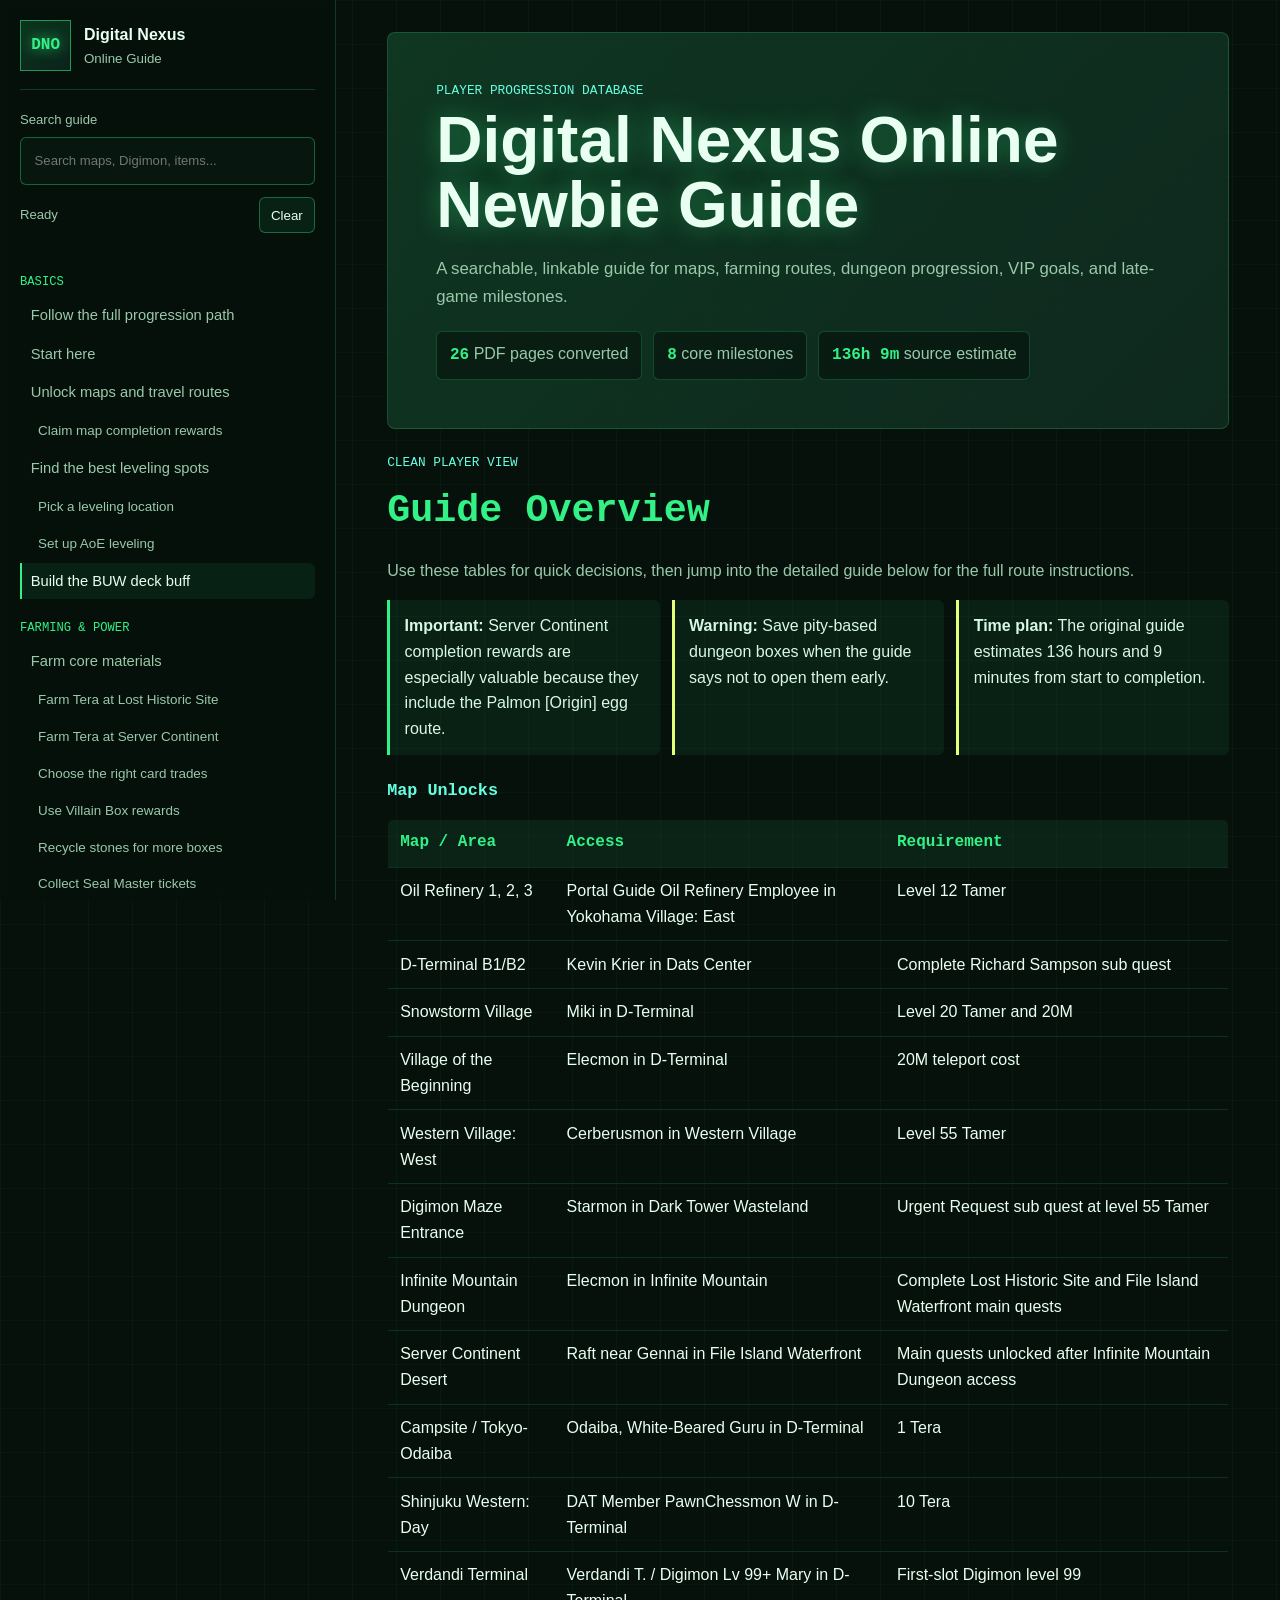
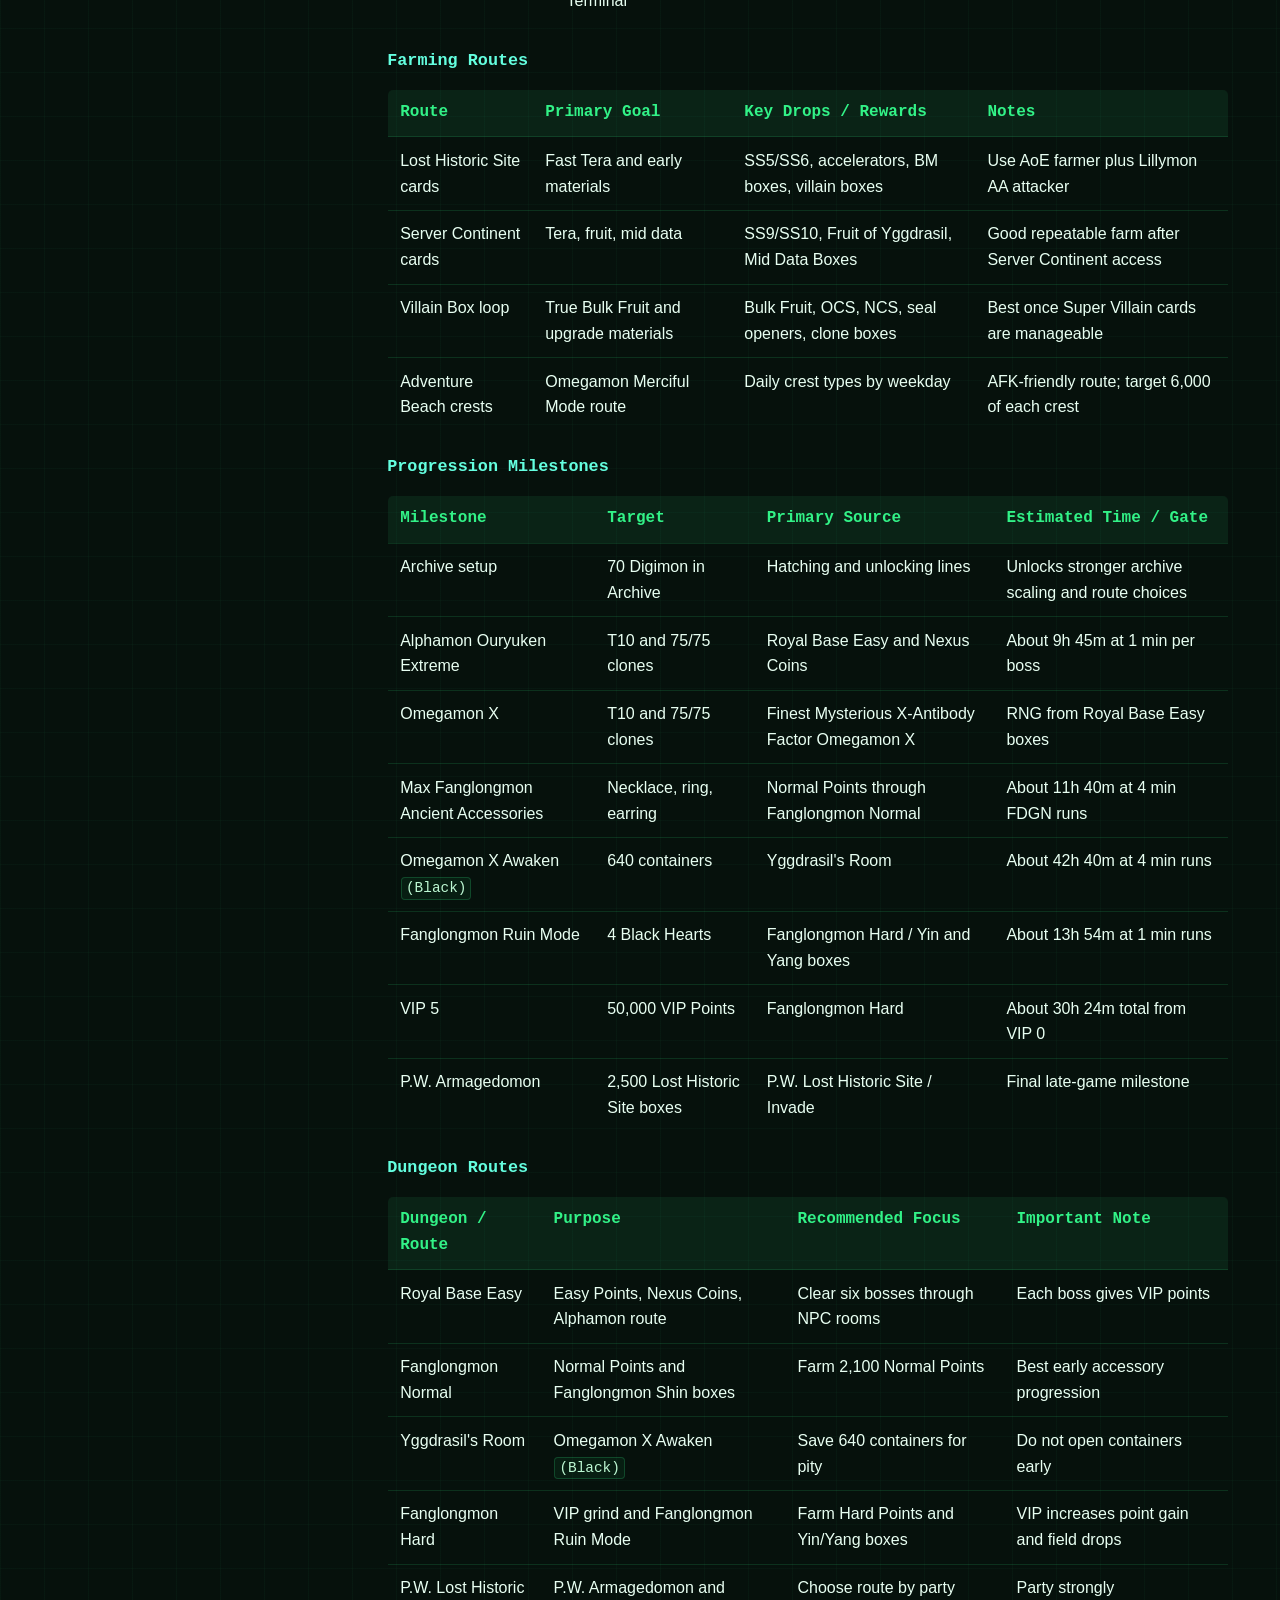
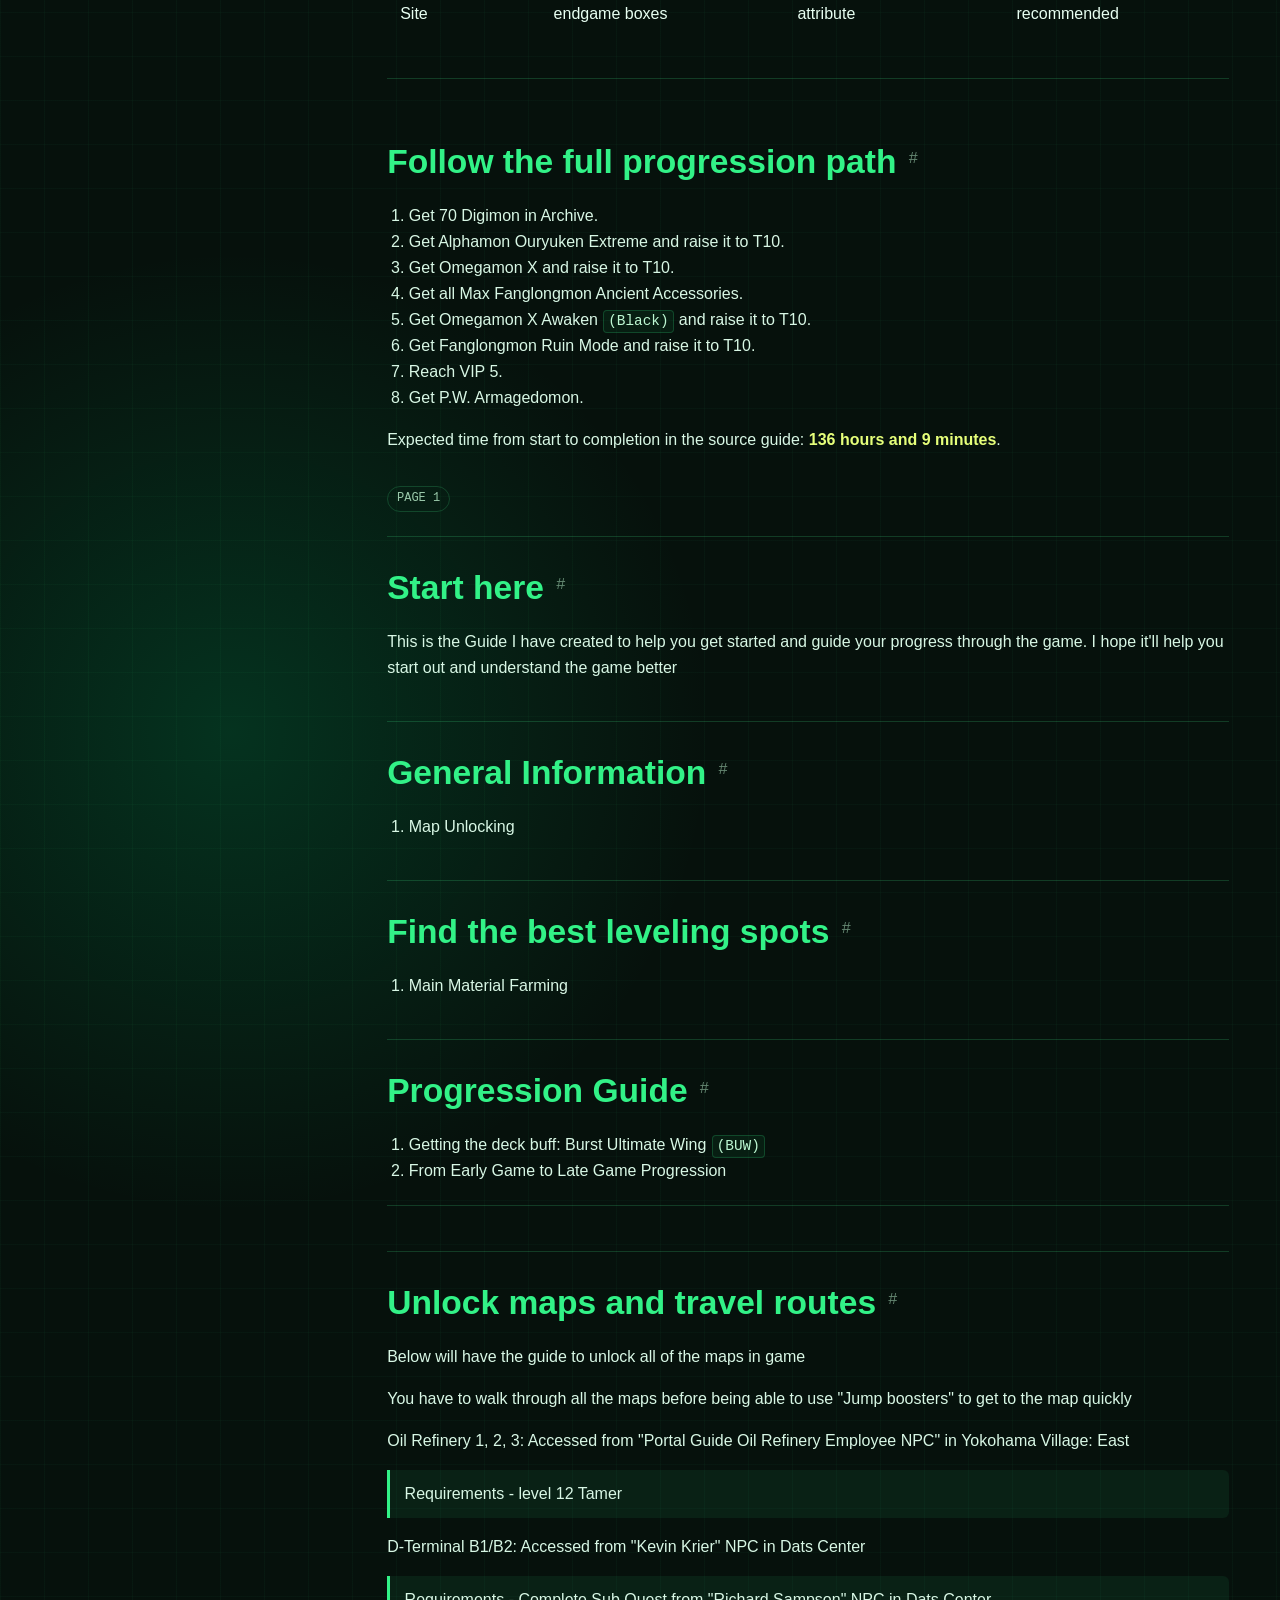
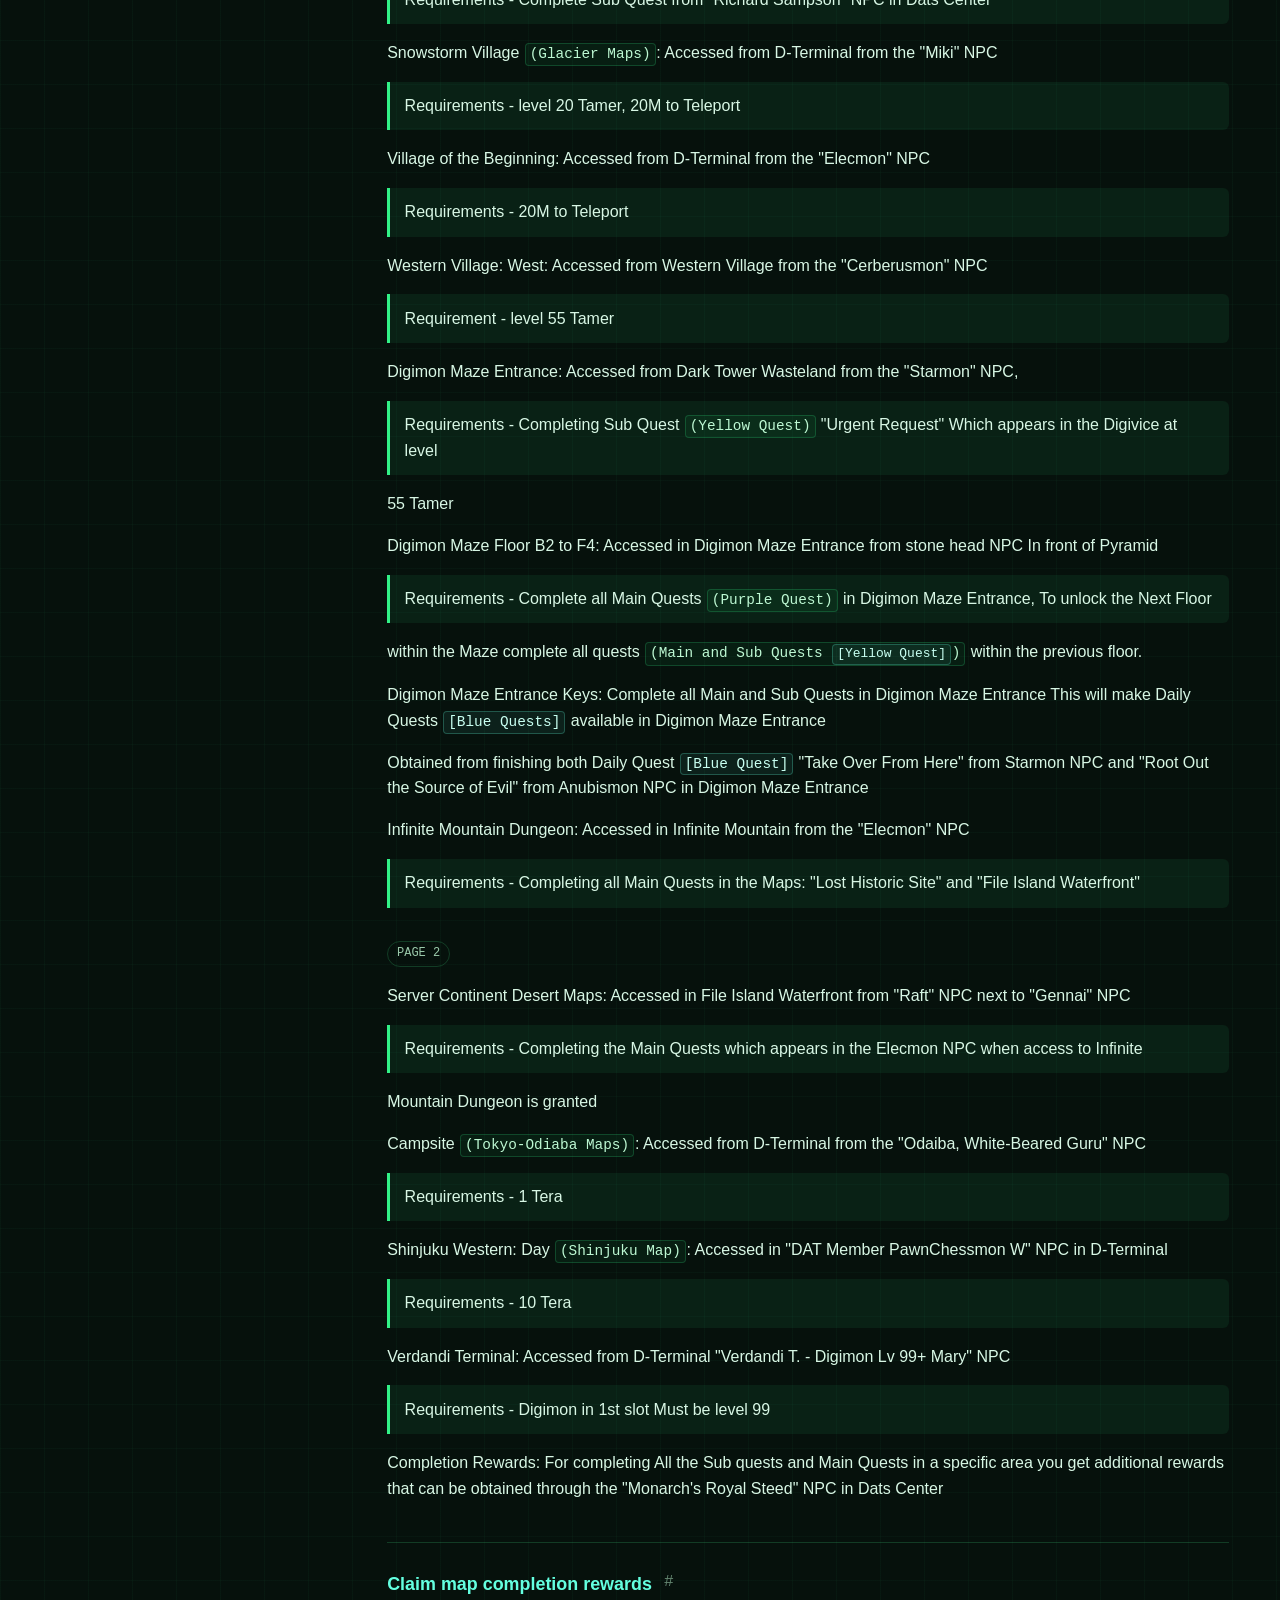
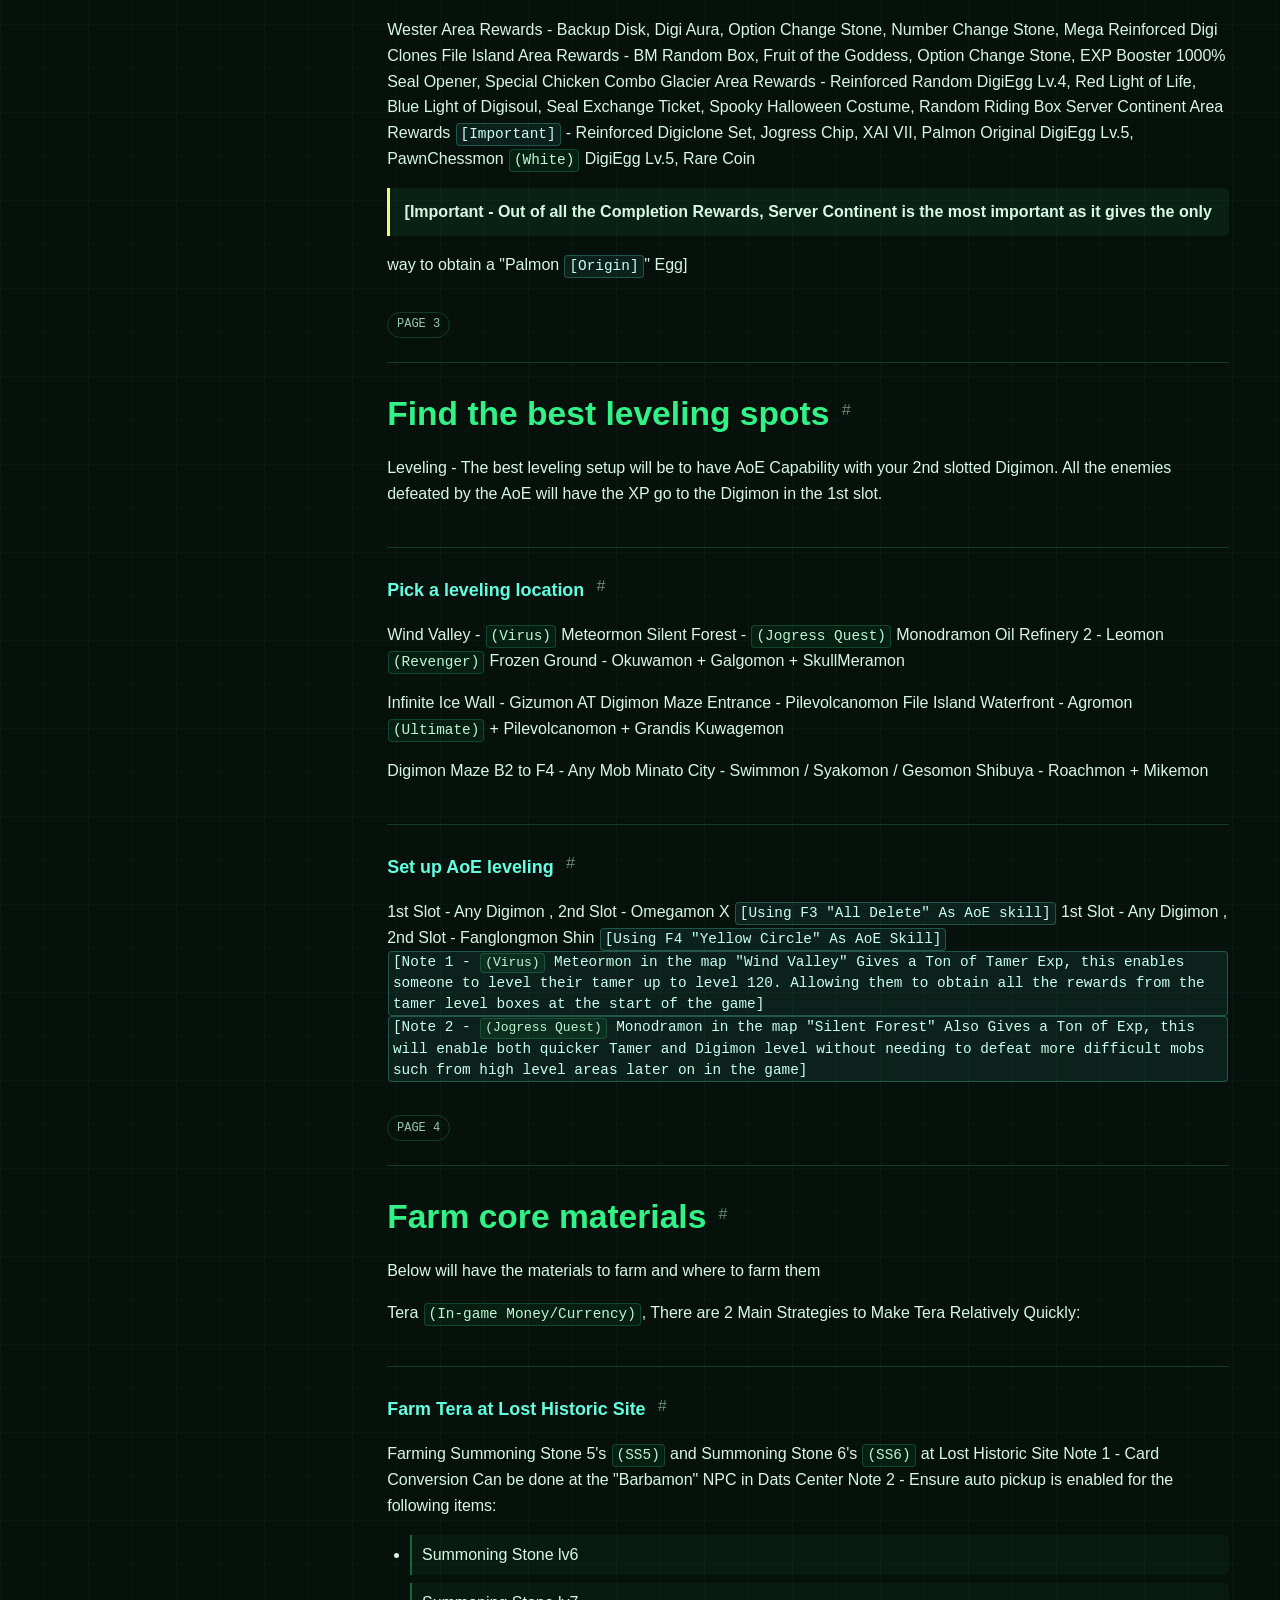
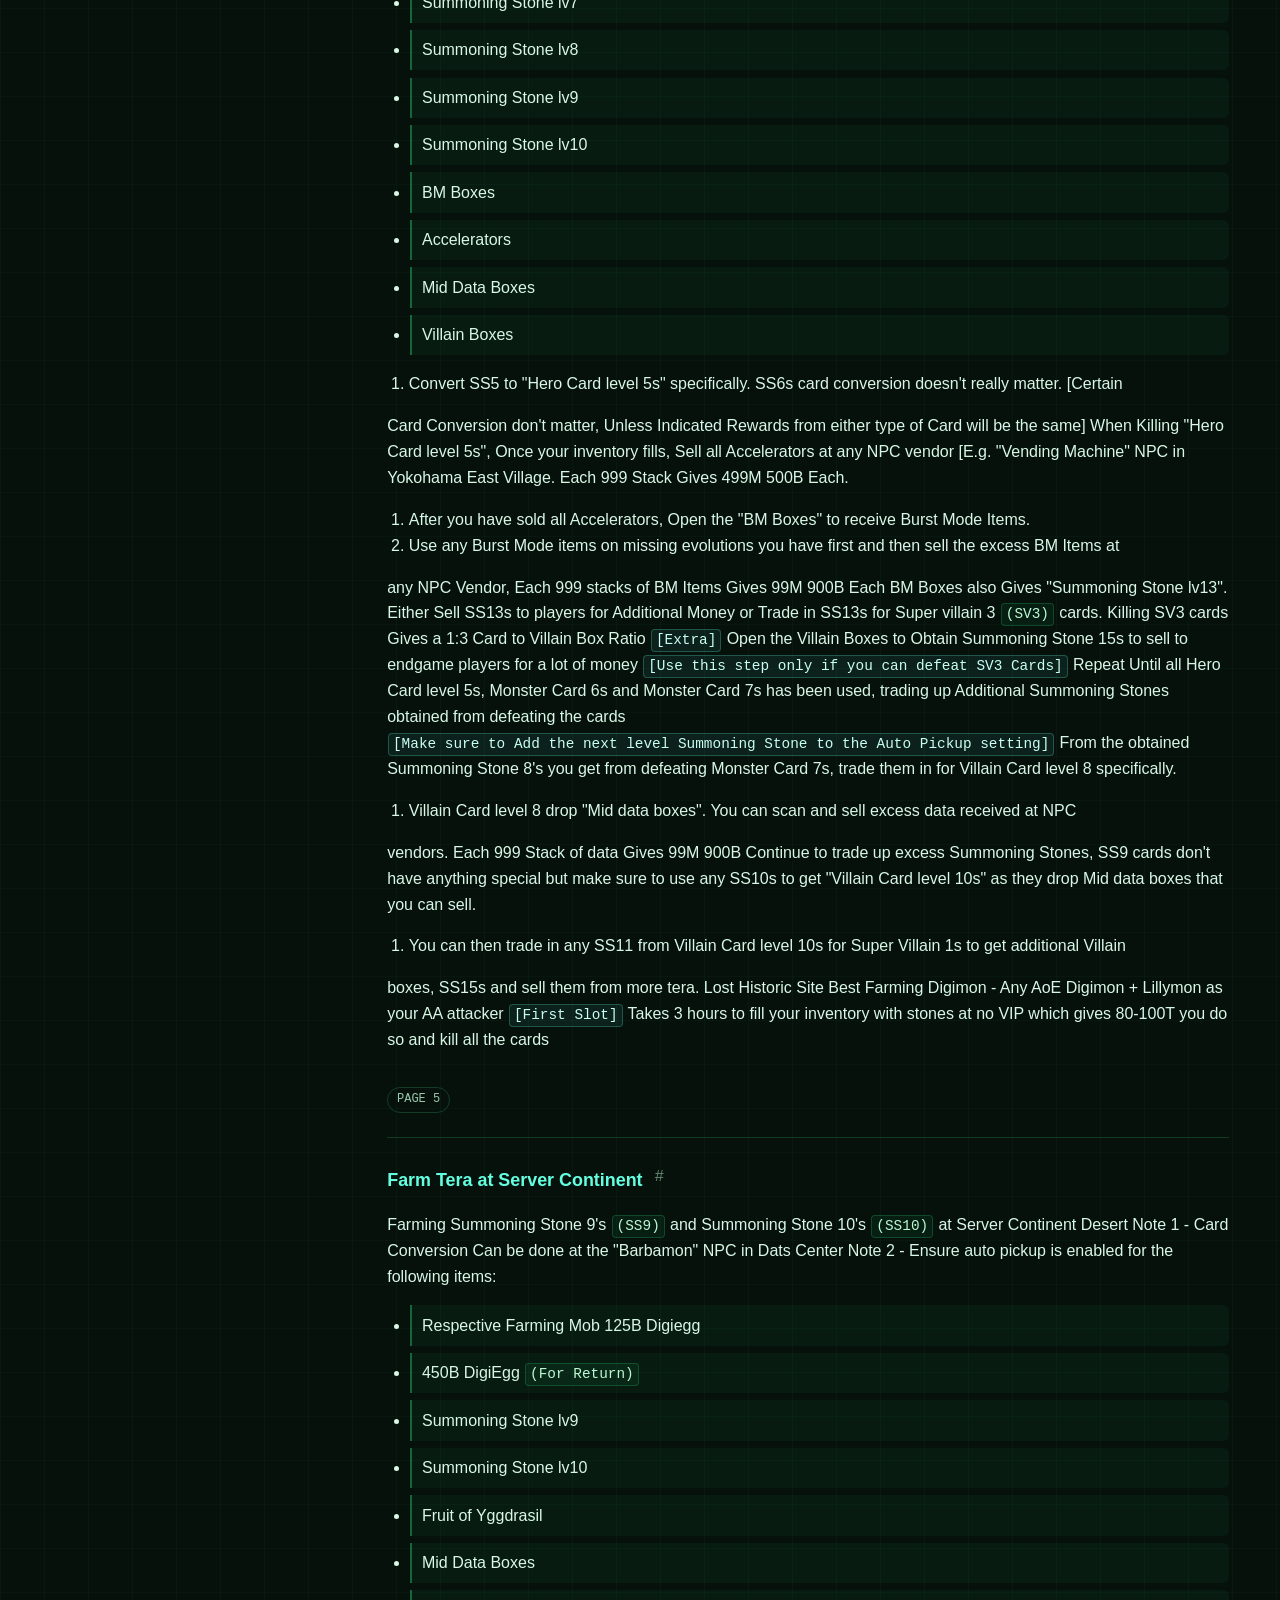
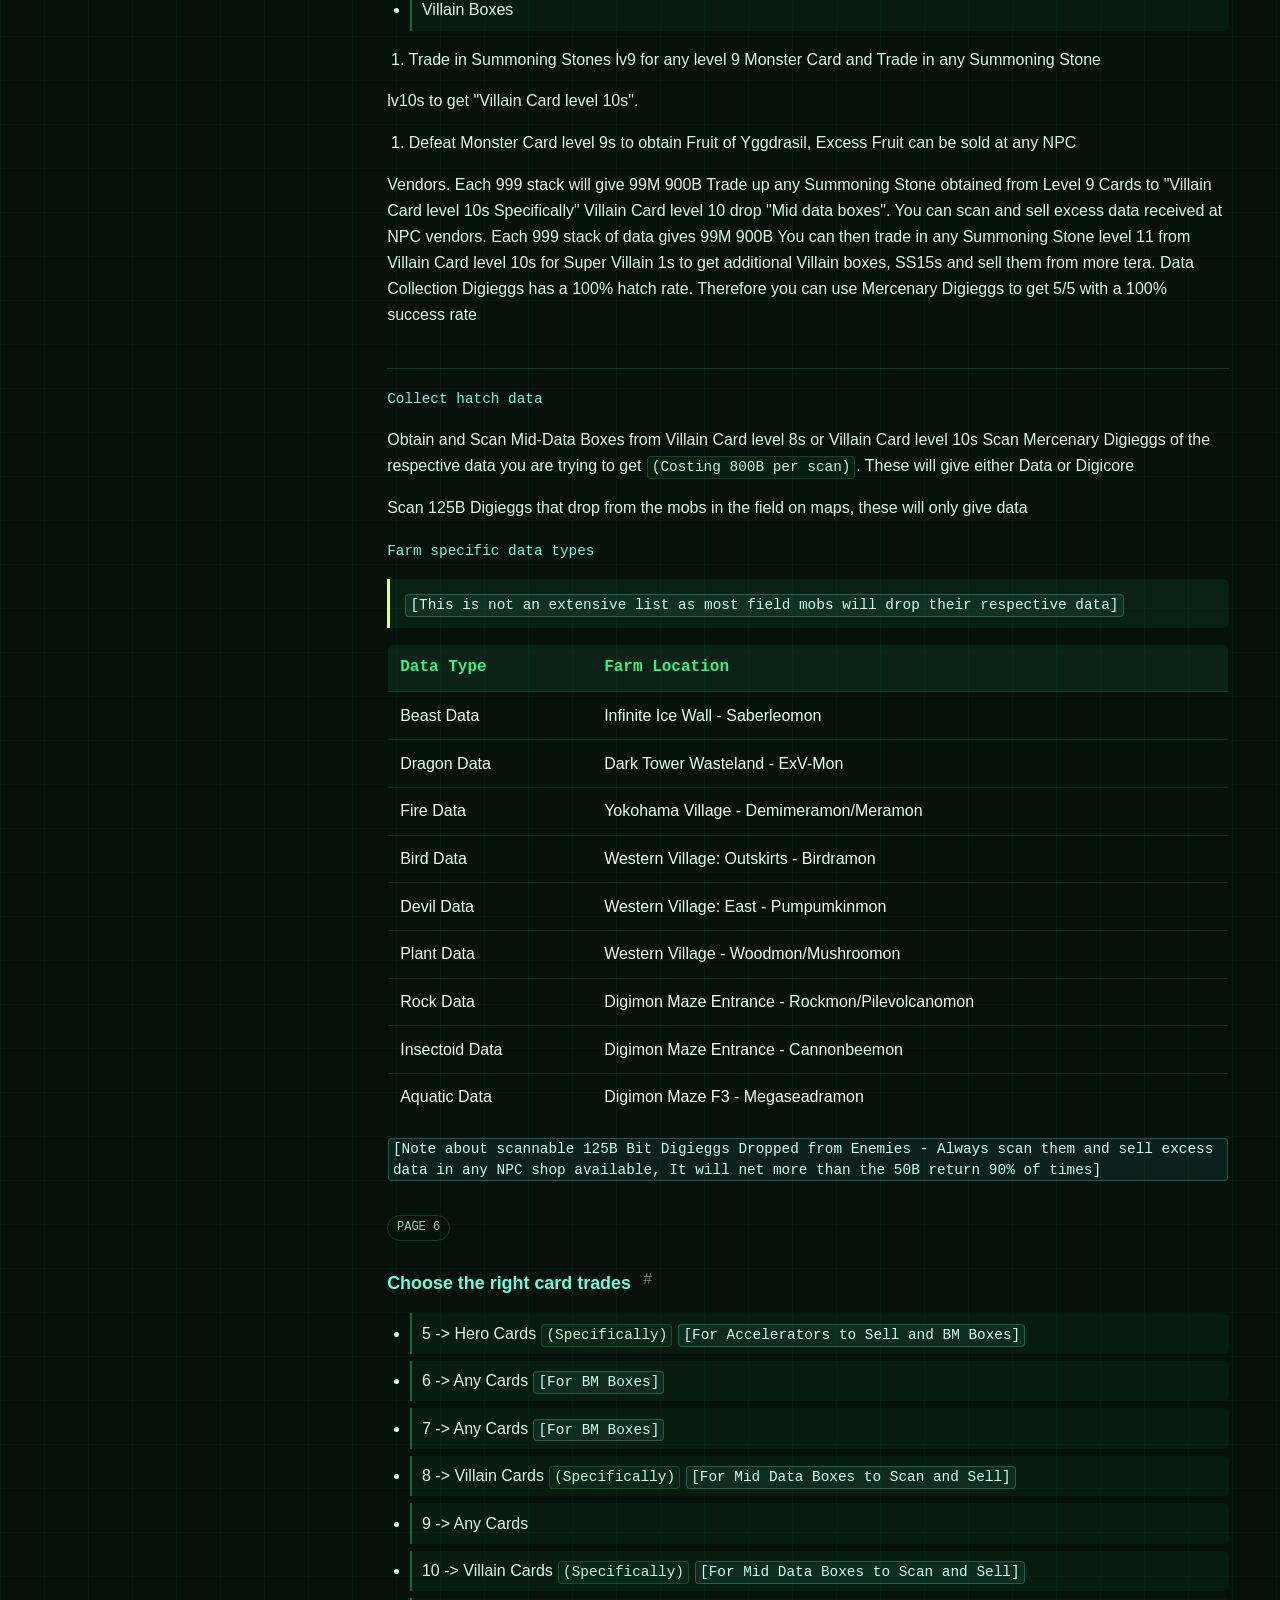
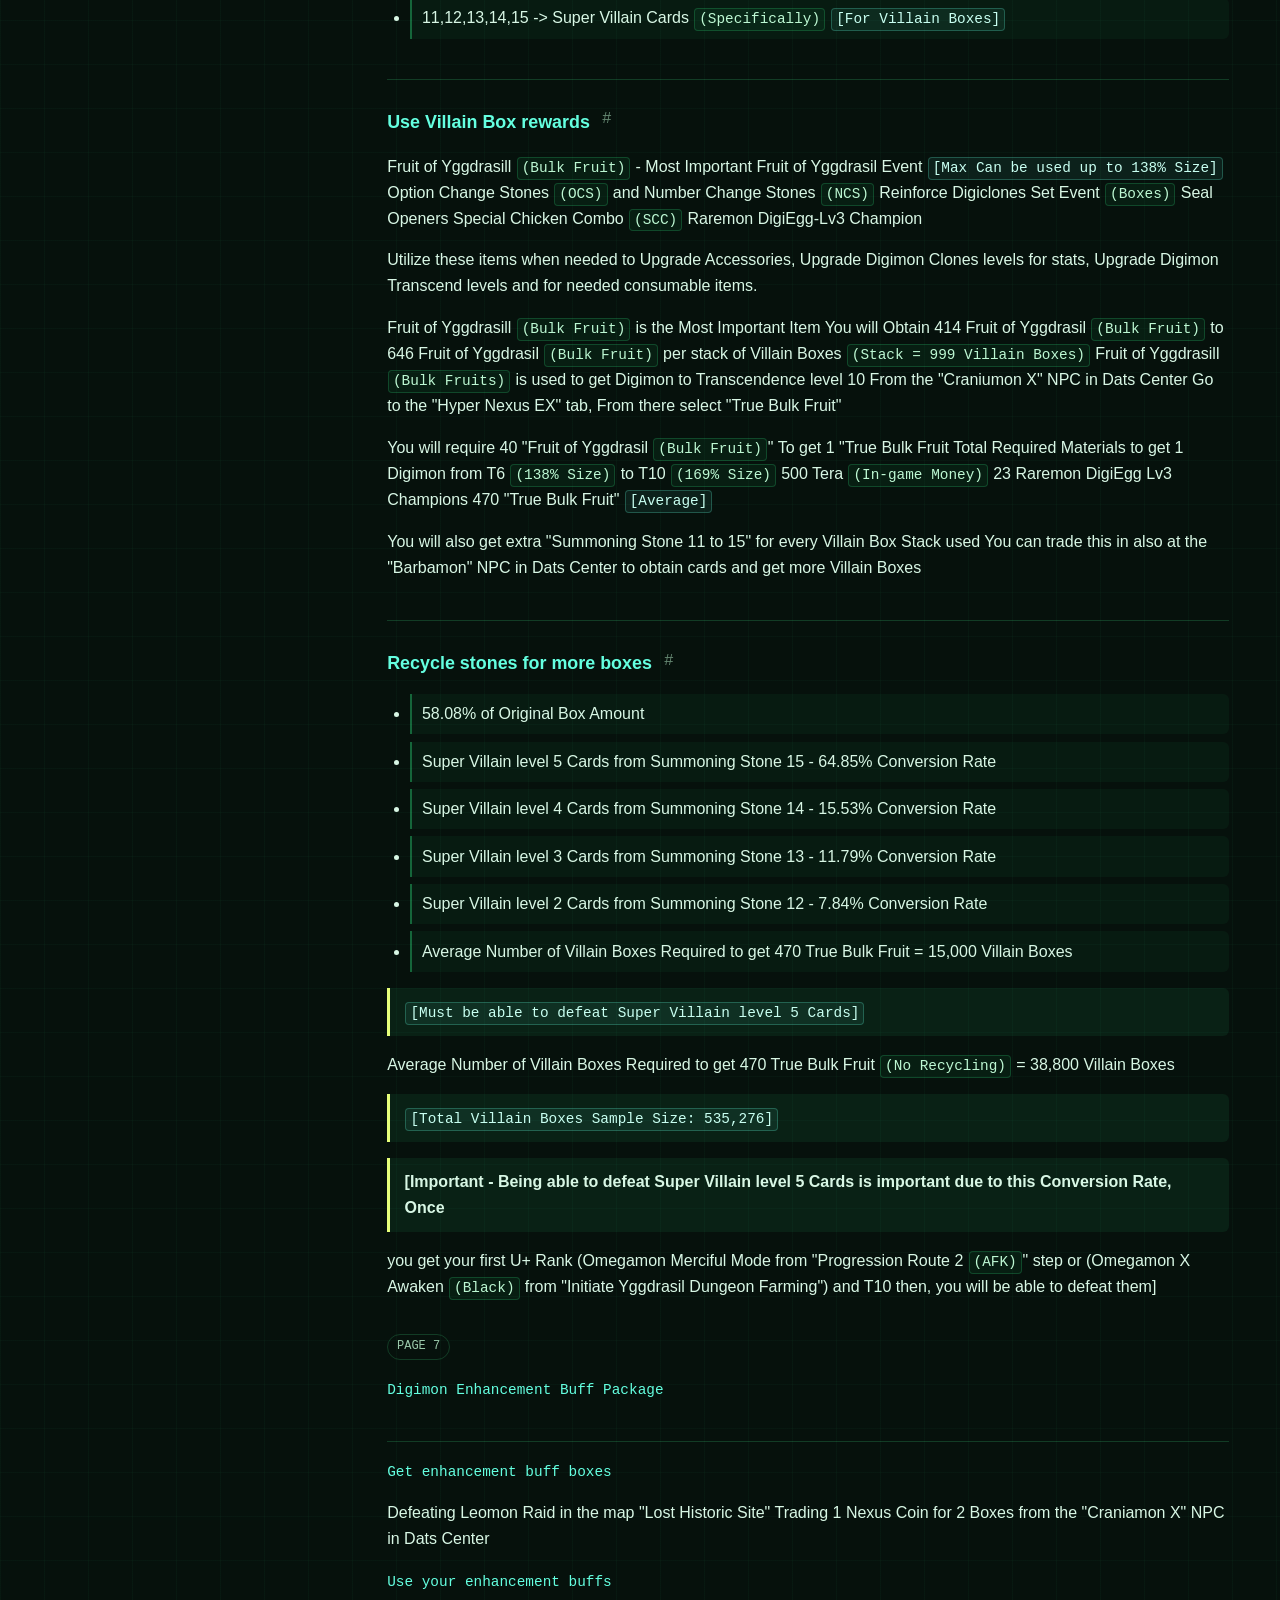
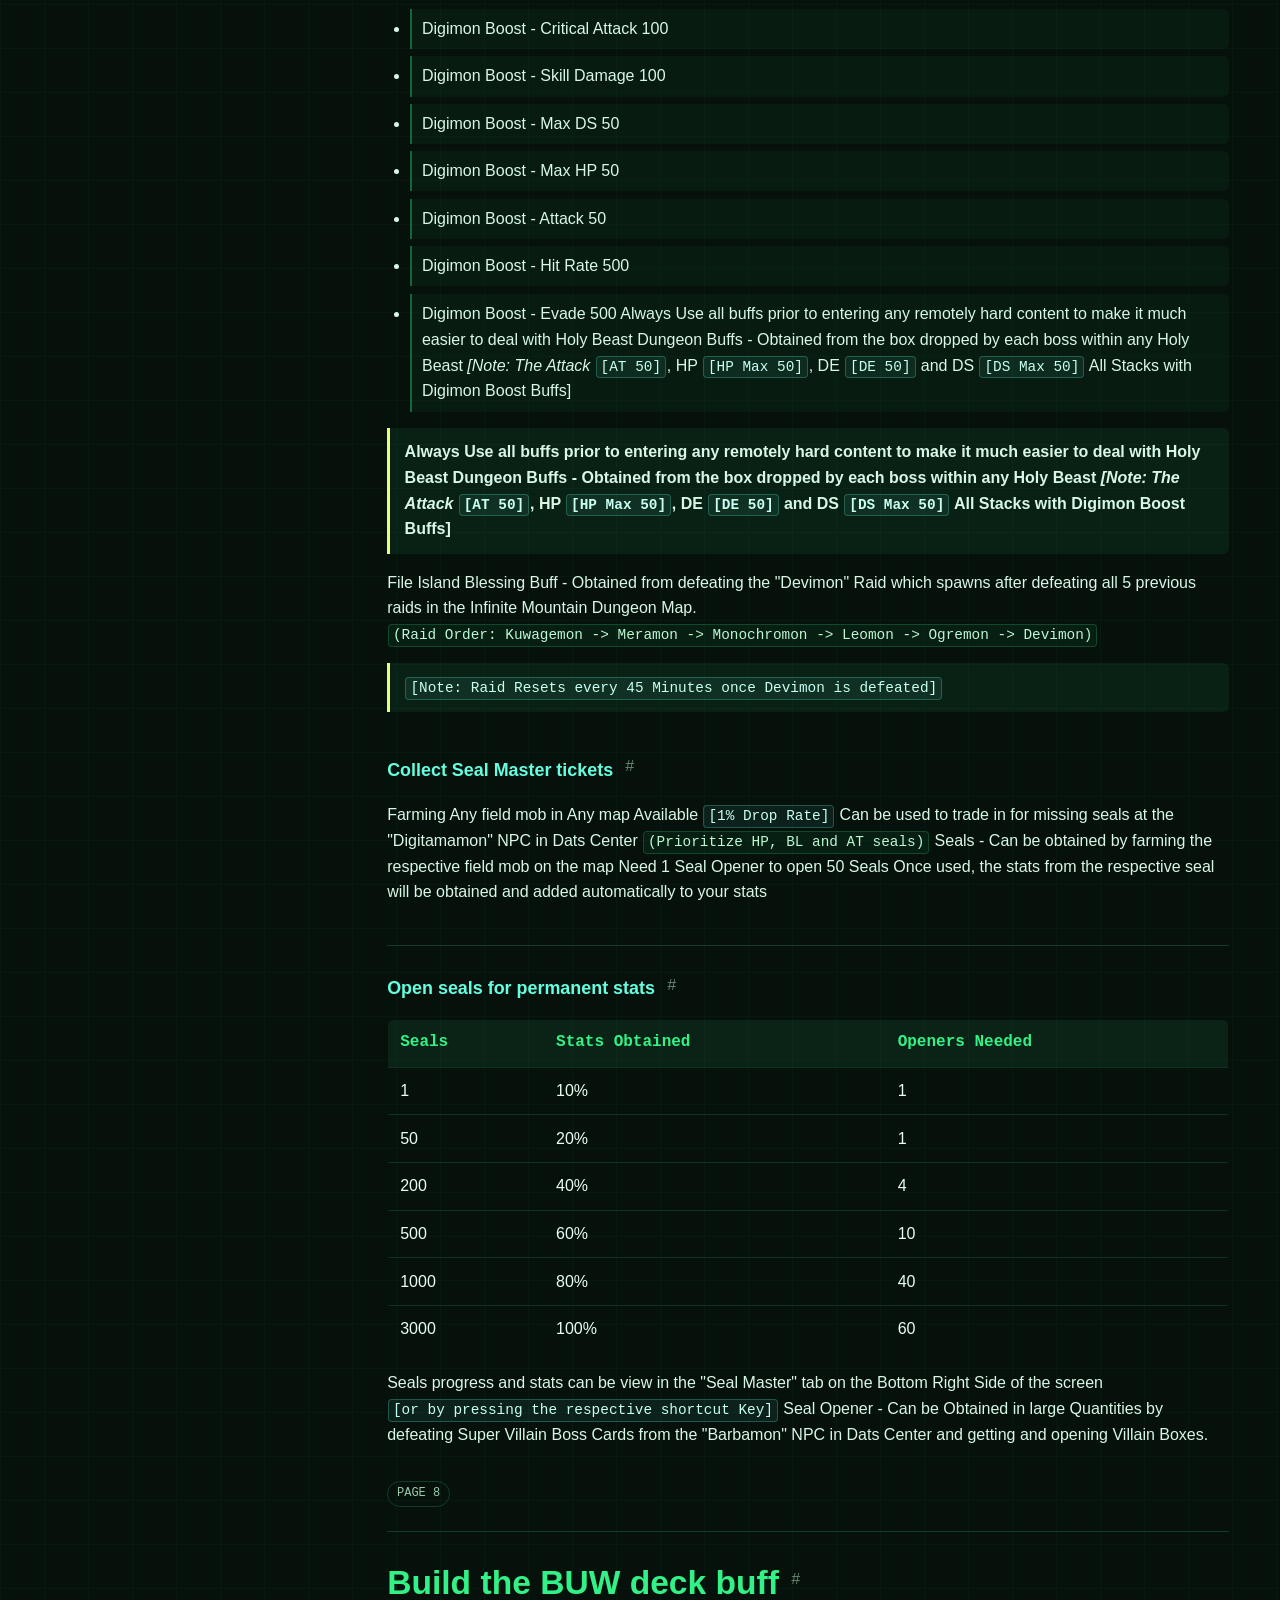
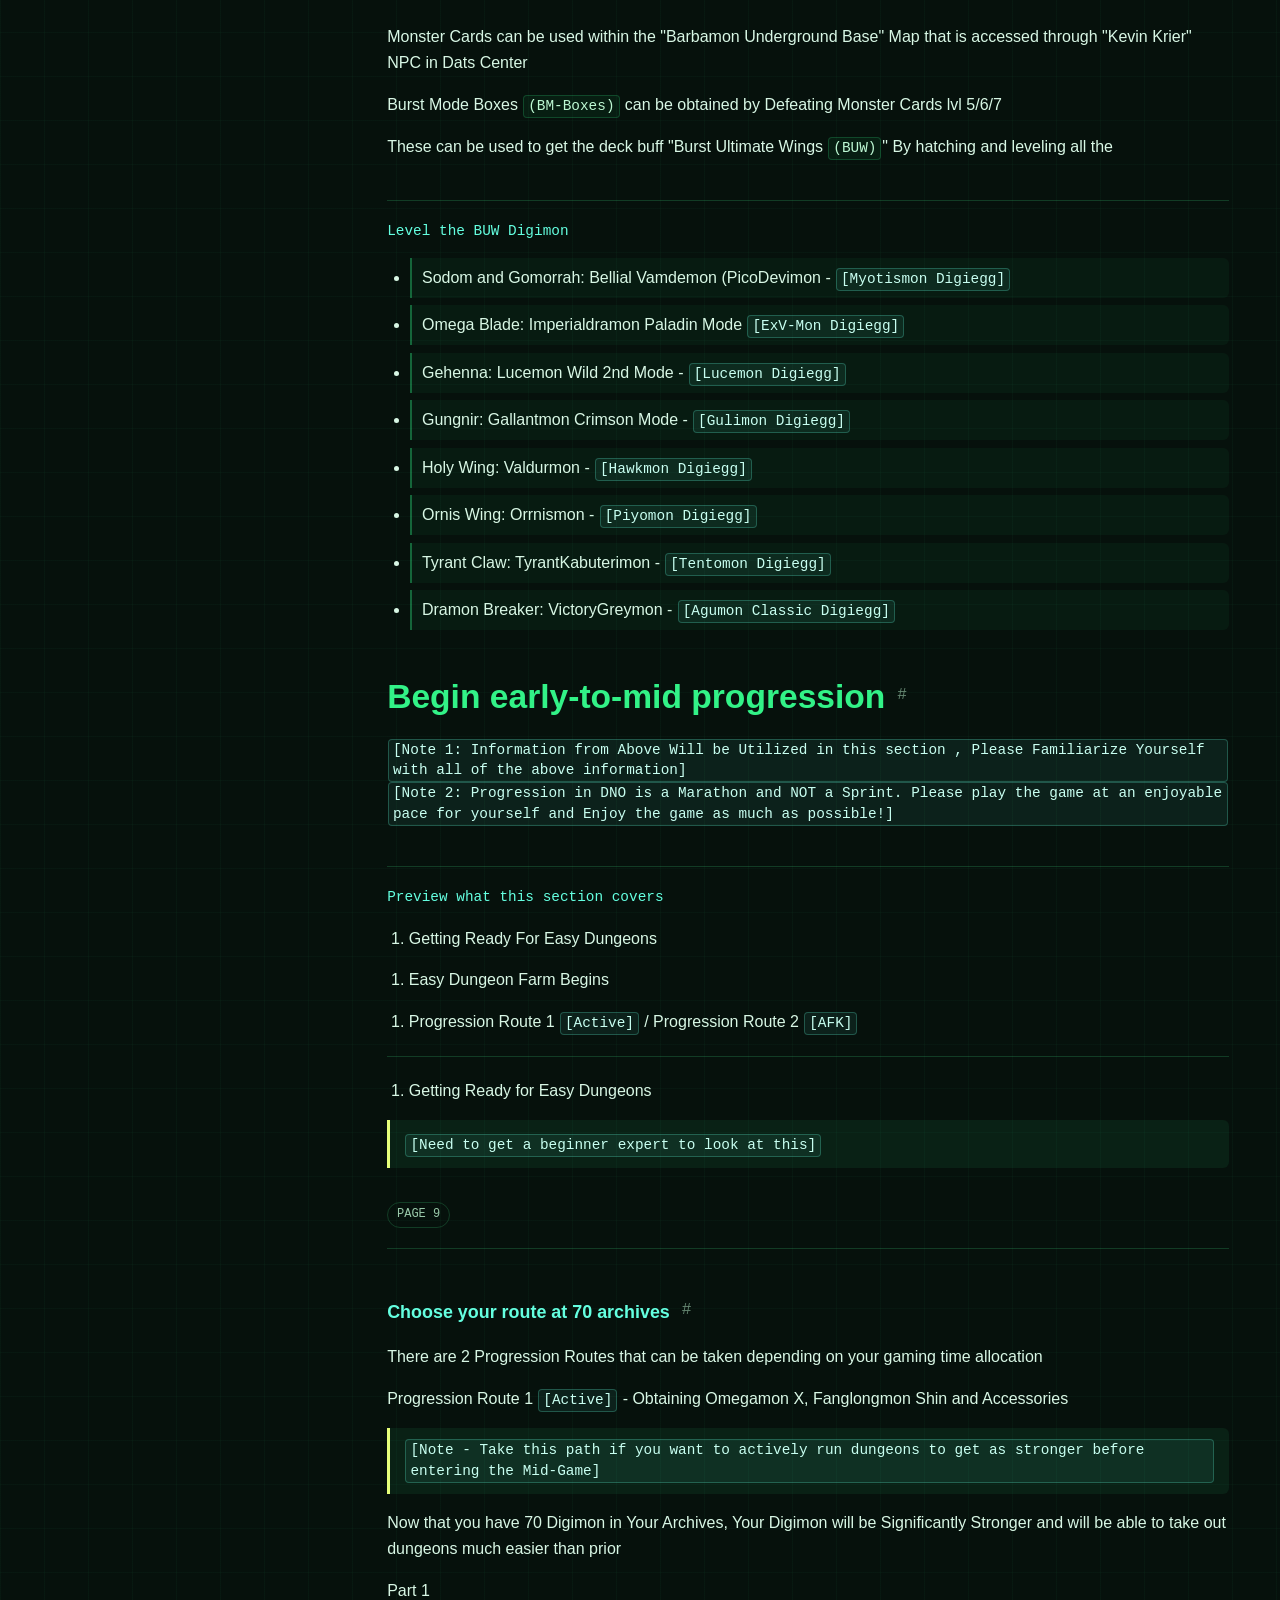
==== docs/index.html @ 6816d1bd "Add files via upload" ====
<!doctype html>
<html lang="en">
  <head>
    <meta charset="utf-8">
    <meta name="viewport" content="width=device-width, initial-scale=1">
    <title>Digital Nexus Online Guide</title>
    <link rel="stylesheet" href="./styles.css">
  </head>
  <body>
    <div class="app-shell">
      <aside class="sidebar">
        <a class="brand" href="#top" aria-label="Digital Nexus Online guide home">
          <span class="brand-mark">DNO</span>
          <span>
            <strong>Digital Nexus</strong>
            <small>Online Guide</small>
          </span>
        </a>
        <label class="search-box">
          <span>Search guide</span>
          <input id="searchInput" type="search" placeholder="Search maps, Digimon, items..." autocomplete="off">
        </label>
        <div class="search-meta">
          <span id="resultCount">Ready</span>
          <button id="clearSearch" type="button">Clear</button>
        </div>
        <div id="searchResults" class="search-results" aria-live="polite"></div>
        <nav class="toc" aria-label="Guide sections">
          <div class="toc-group"><p class="toc-group-title">Basics</p><a class="toc-level-2" href="#follow-the-full-progression-path">Follow the full progression path</a><a class="toc-level-2" href="#start-here">Start here</a><a class="toc-level-2" href="#unlock-maps-and-travel-routes">Unlock maps and travel routes</a><a class="toc-level-3" href="#claim-map-completion-rewards">Claim map completion rewards</a><a class="toc-level-2" href="#find-the-best-leveling-spots-2">Find the best leveling spots</a><a class="toc-level-3" href="#pick-a-leveling-location">Pick a leveling location</a><a class="toc-level-3" href="#set-up-aoe-leveling">Set up AoE leveling</a><a class="toc-level-2" href="#build-the-buw-deck-buff">Build the BUW deck buff</a></div><div class="toc-group"><p class="toc-group-title">Farming &amp; Power</p><a class="toc-level-2" href="#farm-core-materials">Farm core materials</a><a class="toc-level-3" href="#farm-tera-at-lost-historic-site">Farm Tera at Lost Historic Site</a><a class="toc-level-3" href="#farm-tera-at-server-continent">Farm Tera at Server Continent</a><a class="toc-level-3" href="#choose-the-right-card-trades">Choose the right card trades</a><a class="toc-level-3" href="#use-villain-box-rewards">Use Villain Box rewards</a><a class="toc-level-3" href="#recycle-stones-for-more-boxes">Recycle stones for more boxes</a><a class="toc-level-3" href="#collect-seal-master-tickets">Collect Seal Master tickets</a><a class="toc-level-3" href="#open-seals-for-permanent-stats">Open seals for permanent stats</a></div><div class="toc-group"><p class="toc-group-title">Early to Mid Game</p><a class="toc-level-2" href="#begin-early-to-mid-progression">Begin early-to-mid progression</a><a class="toc-level-3" href="#choose-your-route-at-70-archives">Choose your route at 70 archives</a><a class="toc-level-3" href="#unlock-alphamon-ouryuken-x">Unlock Alphamon Ouryuken X</a><a class="toc-level-3" href="#upgrade-to-alphamon-x-awaken">Upgrade to Alphamon X Awaken</a><a class="toc-level-3" href="#finish-alphamon-x-extreme">Finish Alphamon X Extreme</a><a class="toc-level-3" href="#spend-extra-easy-points-wisely">Spend extra Easy Points wisely</a><a class="toc-level-3" href="#unlock-fanglongmon-shin">Unlock Fanglongmon Shin</a><a class="toc-level-3" href="#start-the-afk-route">Start the AFK route</a><a class="toc-level-3" href="#farm-adventure-beach-crests">Farm Adventure Beach crests</a><a class="toc-level-3" href="#follow-the-weekly-crest-schedule">Follow the weekly crest schedule</a><a class="toc-level-3" href="#finish-the-14-day-crest-route">Finish the 14-day crest route</a><a class="toc-level-3" href="#unlock-omegamon-merciful-mode">Unlock Omegamon Merciful Mode</a><a class="toc-level-3" href="#roll-the-recommended-accessory-stats-2">Roll the recommended accessory stats</a></div><div class="toc-group"><p class="toc-group-title">Mid to Late Game</p><a class="toc-level-2" href="#move-into-late-game-goals">Move into late-game goals</a><a class="toc-level-2" href="#start-the-vip-grind-2">Start the VIP grind</a><a class="toc-level-3" href="#farm-fanglongmon-hard-rewards">Farm Fanglongmon Hard rewards</a><a class="toc-level-3" href="#plan-your-vip-dungeon-runs">Plan your VIP dungeon runs</a><a class="toc-level-3" href="#unlock-fanglongmon-ruin-mode">Unlock Fanglongmon Ruin Mode</a><a class="toc-level-2" href="#catch-up-on-normal-dungeon-gear-2">Catch up on Normal dungeon gear</a><a class="toc-level-3" href="#choose-a-normal-dungeon-farm">Choose a Normal dungeon farm</a></div><div class="toc-group"><p class="toc-group-title">P.W. Lost Historic Site</p><a class="toc-level-2" href="#enter-p-w-lost-historic-site-2">Enter P.W. Lost Historic Site</a><a class="toc-level-3" href="#follow-the-full-boss-route">Follow the full boss route</a><a class="toc-level-3" href="#run-the-va-party-route">Run the VA party route</a><a class="toc-level-3" href="#run-the-vi-party-route">Run the VI party route</a><a class="toc-level-3" href="#run-the-da-party-route">Run the DA party route</a><a class="toc-level-3" href="#boost-your-sk-damage">Boost your SK damage</a><a class="toc-level-3" href="#raise-hp-for-armagedomon">Raise HP for Armagedomon</a><a class="toc-level-3" href="#use-the-healers-for-hp">Use The Healers for HP</a><a class="toc-level-3" href="#use-ancient-spirit-evolution">Use Ancient Spirit Evolution</a><a class="toc-level-2" href="#review-the-final-checklist">Review the final checklist</a></div>
        </nav>
      </aside>

      <main class="content">
        <header class="hero" id="top">
          <p class="eyebrow">Player Progression Database</p>
          <h1>Digital Nexus Online Newbie Guide</h1>
          <p class="hero-copy">A searchable, linkable guide for maps, farming routes, dungeon progression, VIP goals, and late-game milestones.</p>
          <div class="hero-stats">
            <span><strong>26</strong> PDF pages converted</span>
            <span><strong>8</strong> core milestones</span>
            <span><strong>136h 9m</strong> source estimate</span>
          </div>
        </header>
        
        <section class="overview" id="guide-overview">
          <div class="overview-head">
            <p class="eyebrow">Clean Player View</p>
            <h2>Guide Overview</h2>
            <p>Use these tables for quick decisions, then jump into the detailed guide below for the full route instructions.</p>
          </div>
          <div class="callout-grid">
            <div class="callout important-callout"><strong>Important:</strong> Server Continent completion rewards are especially valuable because they include the Palmon [Origin] egg route.</div>
            <div class="callout warning-callout"><strong>Warning:</strong> Save pity-based dungeon boxes when the guide says not to open them early.</div>
            <div class="callout time-callout"><strong>Time plan:</strong> The original guide estimates 136 hours and 9 minutes from start to completion.</div>
          </div>
          <section class="overview-block" id="map-unlocks-table">
            <h3>Map Unlocks</h3>
            <table class="overview-table"><thead><tr><th>Map / Area</th><th>Access</th><th>Requirement</th></tr></thead><tbody><tr><td>Oil Refinery 1, 2, 3</td><td>Portal Guide Oil Refinery Employee in Yokohama Village: East</td><td>Level 12 Tamer</td></tr><tr><td>D-Terminal B1/B2</td><td>Kevin Krier in Dats Center</td><td>Complete Richard Sampson sub quest</td></tr><tr><td>Snowstorm Village</td><td>Miki in D-Terminal</td><td>Level 20 Tamer and 20M</td></tr><tr><td>Village of the Beginning</td><td>Elecmon in D-Terminal</td><td>20M teleport cost</td></tr><tr><td>Western Village: West</td><td>Cerberusmon in Western Village</td><td>Level 55 Tamer</td></tr><tr><td>Digimon Maze Entrance</td><td>Starmon in Dark Tower Wasteland</td><td>Urgent Request sub quest at level 55 Tamer</td></tr><tr><td>Infinite Mountain Dungeon</td><td>Elecmon in Infinite Mountain</td><td>Complete Lost Historic Site and File Island Waterfront main quests</td></tr><tr><td>Server Continent Desert</td><td>Raft near Gennai in File Island Waterfront</td><td>Main quests unlocked after Infinite Mountain Dungeon access</td></tr><tr><td>Campsite / Tokyo-Odaiba</td><td>Odaiba, White-Beared Guru in D-Terminal</td><td>1 Tera</td></tr><tr><td>Shinjuku Western: Day</td><td>DAT Member PawnChessmon W in D-Terminal</td><td>10 Tera</td></tr><tr><td>Verdandi Terminal</td><td>Verdandi T. / Digimon Lv 99+ Mary in D-Terminal</td><td>First-slot Digimon level 99</td></tr></tbody></table>
          </section>
          <section class="overview-block" id="farming-routes-table">
            <h3>Farming Routes</h3>
            <table class="overview-table"><thead><tr><th>Route</th><th>Primary Goal</th><th>Key Drops / Rewards</th><th>Notes</th></tr></thead><tbody><tr><td>Lost Historic Site cards</td><td>Fast Tera and early materials</td><td>SS5/SS6, accelerators, BM boxes, villain boxes</td><td>Use AoE farmer plus Lillymon AA attacker</td></tr><tr><td>Server Continent cards</td><td>Tera, fruit, mid data</td><td>SS9/SS10, Fruit of Yggdrasil, Mid Data Boxes</td><td>Good repeatable farm after Server Continent access</td></tr><tr><td>Villain Box loop</td><td>True Bulk Fruit and upgrade materials</td><td>Bulk Fruit, OCS, NCS, seal openers, clone boxes</td><td>Best once Super Villain cards are manageable</td></tr><tr><td>Adventure Beach crests</td><td>Omegamon Merciful Mode route</td><td>Daily crest types by weekday</td><td>AFK-friendly route; target 6,000 of each crest</td></tr></tbody></table>
          </section>
          <section class="overview-block" id="progression-milestones-table">
            <h3>Progression Milestones</h3>
            <table class="overview-table"><thead><tr><th>Milestone</th><th>Target</th><th>Primary Source</th><th>Estimated Time / Gate</th></tr></thead><tbody><tr><td>Archive setup</td><td>70 Digimon in Archive</td><td>Hatching and unlocking lines</td><td>Unlocks stronger archive scaling and route choices</td></tr><tr><td>Alphamon Ouryuken Extreme</td><td>T10 and 75/75 clones</td><td>Royal Base Easy and Nexus Coins</td><td>About 9h 45m at 1 min per boss</td></tr><tr><td>Omegamon X</td><td>T10 and 75/75 clones</td><td>Finest Mysterious X-Antibody Factor Omegamon X</td><td>RNG from Royal Base Easy boxes</td></tr><tr><td>Max Fanglongmon Ancient Accessories</td><td>Necklace, ring, earring</td><td>Normal Points through Fanglongmon Normal</td><td>About 11h 40m at 4 min FDGN runs</td></tr><tr><td>Omegamon X Awaken <span class="parenthetical">(Black)</span></td><td>640 containers</td><td>Yggdrasil&#x27;s Room</td><td>About 42h 40m at 4 min runs</td></tr><tr><td>Fanglongmon Ruin Mode</td><td>4 Black Hearts</td><td>Fanglongmon Hard / Yin and Yang boxes</td><td>About 13h 54m at 1 min runs</td></tr><tr><td>VIP 5</td><td>50,000 VIP Points</td><td>Fanglongmon Hard</td><td>About 30h 24m total from VIP 0</td></tr><tr><td>P.W. Armagedomon</td><td>2,500 Lost Historic Site boxes</td><td>P.W. Lost Historic Site / Invade</td><td>Final late-game milestone</td></tr></tbody></table>
          </section>
          <section class="overview-block" id="dungeon-routes-table">
            <h3>Dungeon Routes</h3>
            <table class="overview-table"><thead><tr><th>Dungeon / Route</th><th>Purpose</th><th>Recommended Focus</th><th>Important Note</th></tr></thead><tbody><tr><td>Royal Base Easy</td><td>Easy Points, Nexus Coins, Alphamon route</td><td>Clear six bosses through NPC rooms</td><td>Each boss gives VIP points</td></tr><tr><td>Fanglongmon Normal</td><td>Normal Points and Fanglongmon Shin boxes</td><td>Farm 2,100 Normal Points</td><td>Best early accessory progression</td></tr><tr><td>Yggdrasil&#x27;s Room</td><td>Omegamon X Awaken <span class="parenthetical">(Black)</span></td><td>Save 640 containers for pity</td><td>Do not open containers early</td></tr><tr><td>Fanglongmon Hard</td><td>VIP grind and Fanglongmon Ruin Mode</td><td>Farm Hard Points and Yin/Yang boxes</td><td>VIP increases point gain and field drops</td></tr><tr><td>P.W. Lost Historic Site</td><td>P.W. Armagedomon and endgame boxes</td><td>Choose route by party attribute</td><td>Party strongly recommended</td></tr></tbody></table>
          </section>
        </section>
    
        <article id="guideContent" class="guide-content">
          <section class="guide-section" id="follow-the-full-progression-path" data-title="Follow the full progression path">
<div class="section-head">
<h2>Follow the full progression path</h2>
<a class="anchor-link" href="#follow-the-full-progression-path" aria-label="Copy link to Follow the full progression path">#</a>
</div>
<ol>
<li>Get 70 Digimon in Archive.</li>
<li>Get Alphamon Ouryuken Extreme and raise it to T10.</li>
<li>Get Omegamon X and raise it to T10.</li>
<li>Get all Max Fanglongmon Ancient Accessories.</li>
<li>Get Omegamon X Awaken <span class="parenthetical">(Black)</span> and raise it to T10.</li>
<li>Get Fanglongmon Ruin Mode and raise it to T10.</li>
<li>Reach VIP 5.</li>
<li>Get P.W. Armagedomon.</li>
</ol>
<p class="guide-line">Expected time from start to completion in the source guide: <strong>136 hours and 9 minutes</strong>.</p>
<div class="page-marker">PAGE 1</div>
</section>
<section class="guide-section" id="start-here" data-title="Start here">
<div class="section-head">
<h2>Start here</h2>
<a class="anchor-link" href="#start-here" aria-label="Copy link to Start here">#</a>
</div>
<p class="guide-line">This is the Guide I have created to help you get started and guide your progress through the game. I hope it&#x27;ll help you start out and understand the game better</p>
</section>
<section class="guide-section" id="general-information" data-title="General Information">
<div class="section-head">
<h2>General Information</h2>
<a class="anchor-link" href="#general-information" aria-label="Copy link to General Information">#</a>
</div>
<ol>
<li>Map Unlocking</li>
</ol>
</section>
<section class="guide-section" id="find-the-best-leveling-spots" data-title="Find the best leveling spots">
<div class="section-head">
<h2>Find the best leveling spots</h2>
<a class="anchor-link" href="#find-the-best-leveling-spots" aria-label="Copy link to Find the best leveling spots">#</a>
</div>
<ol>
<li>Main Material Farming</li>
</ol>
</section>
<section class="guide-section" id="progression-guide" data-title="Progression Guide">
<div class="section-head">
<h2>Progression Guide</h2>
<a class="anchor-link" href="#progression-guide" aria-label="Copy link to Progression Guide">#</a>
</div>
<ol>
<li>Getting the deck buff: Burst Ultimate Wing <span class="parenthetical">(BUW)</span></li>
<li>From Early Game to Late Game Progression</li>
</ol>
<hr class="divider">
</section>
<section class="guide-section" id="unlock-maps-and-travel-routes" data-title="Unlock maps and travel routes">
<div class="section-head">
<h2>Unlock maps and travel routes</h2>
<a class="anchor-link" href="#unlock-maps-and-travel-routes" aria-label="Copy link to Unlock maps and travel routes">#</a>
</div>
<p class="guide-line">Below will have the guide to unlock all of the maps in game</p>
<p class="guide-line">You have to walk through all the maps before being able to use &quot;Jump boosters&quot; to get to the map quickly</p>
<p class="guide-line">Oil Refinery 1, 2, 3: Accessed from &quot;Portal Guide Oil Refinery Employee NPC&quot; in Yokohama Village: East</p>
<p class="requirement">Requirements - level 12 Tamer</p>
<p class="guide-line">D-Terminal B1/B2: Accessed from &quot;Kevin Krier&quot; NPC in Dats Center</p>
<p class="requirement">Requirements - Complete Sub Quest from &quot;Richard Sampson&quot; NPC in Dats Center</p>
<p class="guide-line">Snowstorm Village <span class="parenthetical">(Glacier Maps)</span>: Accessed from D-Terminal from the &quot;Miki&quot; NPC</p>
<p class="requirement">Requirements - level 20 Tamer, 20M to Teleport</p>
<p class="guide-line">Village of the Beginning: Accessed from D-Terminal from the &quot;Elecmon&quot; NPC</p>
<p class="requirement">Requirements - 20M to Teleport</p>
<p class="guide-line">Western Village: West: Accessed from Western Village from the &quot;Cerberusmon&quot; NPC</p>
<p class="requirement">Requirement - level 55 Tamer</p>
<p class="guide-line">Digimon Maze Entrance: Accessed from Dark Tower Wasteland from the &quot;Starmon&quot; NPC,</p>
<p class="requirement">Requirements - Completing Sub Quest <span class="parenthetical">(Yellow Quest)</span> &quot;Urgent Request&quot; Which appears in the Digivice at level</p>
<p class="guide-line">55 Tamer</p>
<p class="guide-line">Digimon Maze Floor B2 to F4: Accessed in Digimon Maze Entrance from stone head NPC In front of Pyramid</p>
<p class="requirement">Requirements - Complete all Main Quests <span class="parenthetical">(Purple Quest)</span> in Digimon Maze Entrance, To unlock the Next Floor</p>
<p class="guide-line">within the Maze complete all quests <span class="parenthetical">(Main and Sub Quests <span class="bracketed">[Yellow Quest]</span>)</span> within the previous floor.</p>
<p class="guide-line">Digimon Maze Entrance Keys: Complete all Main and Sub Quests in Digimon Maze Entrance This will make Daily Quests <span class="bracketed">[Blue Quests]</span> available in Digimon Maze Entrance</p>
<p class="guide-line">Obtained from finishing both Daily Quest <span class="bracketed">[Blue Quest]</span> &quot;Take Over From Here&quot; from Starmon NPC and &quot;Root Out the Source of Evil&quot; from Anubismon NPC in Digimon Maze Entrance</p>
<p class="guide-line">Infinite Mountain Dungeon: Accessed in Infinite Mountain from the &quot;Elecmon&quot; NPC</p>
<p class="requirement">Requirements - Completing all Main Quests in the Maps: &quot;Lost Historic Site&quot; and &quot;File Island Waterfront&quot;</p>
<div class="page-marker">PAGE 2</div>
<p class="guide-line">Server Continent Desert Maps: Accessed in File Island Waterfront from &quot;Raft&quot; NPC next to &quot;Gennai&quot; NPC</p>
<p class="requirement">Requirements - Completing the Main Quests which appears in the Elecmon NPC when access to Infinite</p>
<p class="guide-line">Mountain Dungeon is granted</p>
<p class="guide-line">Campsite <span class="parenthetical">(Tokyo-Odiaba Maps)</span>: Accessed from D-Terminal from the &quot;Odaiba, White-Beared Guru&quot; NPC</p>
<p class="requirement">Requirements - 1 Tera</p>
<p class="guide-line">Shinjuku Western: Day <span class="parenthetical">(Shinjuku Map)</span>: Accessed in &quot;DAT Member PawnChessmon W&quot; NPC in D-Terminal</p>
<p class="requirement">Requirements - 10 Tera</p>
<p class="guide-line">Verdandi Terminal: Accessed from D-Terminal &quot;Verdandi T. - Digimon Lv 99+ Mary&quot; NPC</p>
<p class="requirement">Requirements - Digimon in 1st slot Must be level 99</p>
<p class="guide-line">Completion Rewards: For completing All the Sub quests and Main Quests in a specific area you get additional rewards that can be obtained through the &quot;Monarch&#x27;s Royal Steed&quot; NPC in Dats Center</p>
</section>
<section class="guide-section" id="claim-map-completion-rewards" data-title="Claim map completion rewards">
<div class="section-head">
<h3>Claim map completion rewards</h3>
<a class="anchor-link" href="#claim-map-completion-rewards" aria-label="Copy link to Claim map completion rewards">#</a>
</div>
<p class="guide-line">Wester Area Rewards - Backup Disk, Digi Aura, Option Change Stone, Number Change Stone, Mega Reinforced Digi Clones File Island Area Rewards - BM Random Box, Fruit of the Goddess, Option Change Stone, EXP Booster 1000% Seal Opener, Special Chicken Combo Glacier Area Rewards - Reinforced Random DigiEgg Lv.4, Red Light of Life, Blue Light of Digisoul, Seal Exchange Ticket, Spooky Halloween Costume, Random Riding Box Server Continent Area Rewards <span class="bracketed">[Important]</span> - Reinforced Digiclone Set, Jogress Chip, XAI VII, Palmon Original DigiEgg Lv.5, PawnChessmon <span class="parenthetical">(White)</span> DigiEgg Lv.5, Rare Coin</p>
<p class="important">[Important - Out of all the Completion Rewards, Server Continent is the most important as it gives the only</p>
<p class="guide-line">way to obtain a &quot;Palmon <span class="bracketed">[Origin]</span>&quot; Egg]</p>
<div class="page-marker">PAGE 3</div>
</section>
<section class="guide-section" id="find-the-best-leveling-spots-2" data-title="Find the best leveling spots">
<div class="section-head">
<h2>Find the best leveling spots</h2>
<a class="anchor-link" href="#find-the-best-leveling-spots-2" aria-label="Copy link to Find the best leveling spots">#</a>
</div>
<p class="guide-line">Leveling - The best leveling setup will be to have AoE Capability with your 2nd slotted Digimon. All the enemies defeated by the AoE will have the XP go to the Digimon in the 1st slot.</p>
</section>
<section class="guide-section" id="pick-a-leveling-location" data-title="Pick a leveling location">
<div class="section-head">
<h3>Pick a leveling location</h3>
<a class="anchor-link" href="#pick-a-leveling-location" aria-label="Copy link to Pick a leveling location">#</a>
</div>
<p class="guide-line">Wind Valley - <span class="parenthetical">(Virus)</span> Meteormon Silent Forest - <span class="parenthetical">(Jogress Quest)</span> Monodramon Oil Refinery 2 - Leomon <span class="parenthetical">(Revenger)</span> Frozen Ground - Okuwamon + Galgomon + SkullMeramon</p>
<p class="guide-line">Infinite Ice Wall - Gizumon AT Digimon Maze Entrance - Pilevolcanomon File Island Waterfront - Agromon <span class="parenthetical">(Ultimate)</span> + Pilevolcanomon + Grandis Kuwagemon</p>
<p class="guide-line">Digimon Maze B2 to F4 - Any Mob Minato City - Swimmon / Syakomon / Gesomon Shibuya - Roachmon + Mikemon</p>
</section>
<section class="guide-section" id="set-up-aoe-leveling" data-title="Set up AoE leveling">
<div class="section-head">
<h3>Set up AoE leveling</h3>
<a class="anchor-link" href="#set-up-aoe-leveling" aria-label="Copy link to Set up AoE leveling">#</a>
</div>
<p class="guide-line">1st Slot - Any Digimon , 2nd Slot - Omegamon X <span class="bracketed">[Using F3 &quot;All Delete&quot; As AoE skill]</span> 1st Slot - Any Digimon , 2nd Slot - Fanglongmon Shin <span class="bracketed">[Using F4 &quot;Yellow Circle&quot; As AoE Skill]</span> <em><span class="bracketed">[Note 1 - <span class="parenthetical">(Virus)</span> Meteormon in the map &quot;Wind Valley&quot; Gives a Ton of Tamer Exp, this enables someone to level their tamer up to level 120. Allowing them to obtain all the rewards from the tamer level boxes at the start of the game]</span></em> <em><span class="bracketed">[Note 2 - <span class="parenthetical">(Jogress Quest)</span> Monodramon in the map &quot;Silent Forest&quot; Also Gives a Ton of Exp, this will enable both quicker Tamer and Digimon level without needing to defeat more difficult mobs such from high level areas later on in the game]</span></em></p>
<div class="page-marker">PAGE 4</div>
</section>
<section class="guide-section" id="farm-core-materials" data-title="Farm core materials">
<div class="section-head">
<h2>Farm core materials</h2>
<a class="anchor-link" href="#farm-core-materials" aria-label="Copy link to Farm core materials">#</a>
</div>
<p class="guide-line">Below will have the materials to farm and where to farm them</p>
<p class="guide-line">Tera <span class="parenthetical">(In-game Money/Currency)</span>, There are 2 Main Strategies to Make Tera Relatively Quickly:</p>
</section>
<section class="guide-section" id="farm-tera-at-lost-historic-site" data-title="Farm Tera at Lost Historic Site">
<div class="section-head">
<h3>Farm Tera at Lost Historic Site</h3>
<a class="anchor-link" href="#farm-tera-at-lost-historic-site" aria-label="Copy link to Farm Tera at Lost Historic Site">#</a>
</div>
<p class="guide-line">Farming Summoning Stone 5&#x27;s <span class="parenthetical">(SS5)</span> and Summoning Stone 6&#x27;s <span class="parenthetical">(SS6)</span> at Lost Historic Site Note 1 - Card Conversion Can be done at the &quot;Barbamon&quot; NPC in Dats Center Note 2 - Ensure auto pickup is enabled for the following items:</p><ul class="structured-list"><li>Summoning Stone lv6</li><li>Summoning Stone lv7</li><li>Summoning Stone lv8</li><li>Summoning Stone lv9</li><li>Summoning Stone lv10</li><li>BM Boxes</li><li>Accelerators</li><li>Mid Data Boxes</li><li>Villain Boxes</li></ul>
<ol>
<li>Convert SS5 to &quot;Hero Card level 5s&quot; specifically. SS6s card conversion doesn&#x27;t really matter. [Certain</li>
</ol>
<p class="guide-line">Card Conversion don&#x27;t matter, Unless Indicated Rewards from either type of Card will be the same] When Killing &quot;Hero Card level 5s&quot;, Once your inventory fills, Sell all Accelerators at any NPC vendor [E.g. &quot;Vending Machine&quot; NPC in Yokohama East Village. Each 999 Stack Gives 499M 500B Each.</p>
<ol>
<li>After you have sold all Accelerators, Open the &quot;BM Boxes&quot; to receive Burst Mode Items.</li>
<li>Use any Burst Mode items on missing evolutions you have first and then sell the excess BM Items at</li>
</ol>
<p class="guide-line">any NPC Vendor, Each 999 stacks of BM Items Gives 99M 900B Each BM Boxes also Gives &quot;Summoning Stone lv13&quot;. Either Sell SS13s to players for Additional Money or Trade in SS13s for Super villain 3 <span class="parenthetical">(SV3)</span> cards. Killing SV3 cards Gives a 1:3 Card to Villain Box Ratio <span class="bracketed">[Extra]</span> Open the Villain Boxes to Obtain Summoning Stone 15s to sell to endgame players for a lot of money <span class="bracketed">[Use this step only if you can defeat SV3 Cards]</span> Repeat Until all Hero Card level 5s, Monster Card 6s and Monster Card 7s has been used, trading up Additional Summoning Stones obtained from defeating the cards <span class="bracketed">[Make sure to Add the next level Summoning Stone to the Auto Pickup setting]</span> From the obtained Summoning Stone 8&#x27;s you get from defeating Monster Card 7s, trade them in for Villain Card level 8 specifically.</p>
<ol>
<li>Villain Card level 8 drop &quot;Mid data boxes&quot;. You can scan and sell excess data received at NPC</li>
</ol>
<p class="guide-line">vendors. Each 999 Stack of data Gives 99M 900B Continue to trade up excess Summoning Stones, SS9 cards don&#x27;t have anything special but make sure to use any SS10s to get &quot;Villain Card level 10s&quot; as they drop Mid data boxes that you can sell.</p>
<ol>
<li>You can then trade in any SS11 from Villain Card level 10s for Super Villain 1s to get additional Villain</li>
</ol>
<p class="guide-line">boxes, SS15s and sell them from more tera. Lost Historic Site Best Farming Digimon - Any AoE Digimon + Lillymon as your AA attacker <span class="bracketed">[First Slot]</span> Takes 3 hours to fill your inventory with stones at no VIP which gives 80-100T you do so and kill all the cards</p>
<div class="page-marker">PAGE 5</div>
</section>
<section class="guide-section" id="farm-tera-at-server-continent" data-title="Farm Tera at Server Continent">
<div class="section-head">
<h3>Farm Tera at Server Continent</h3>
<a class="anchor-link" href="#farm-tera-at-server-continent" aria-label="Copy link to Farm Tera at Server Continent">#</a>
</div>
<p class="guide-line">Farming Summoning Stone 9&#x27;s <span class="parenthetical">(SS9)</span> and Summoning Stone 10&#x27;s <span class="parenthetical">(SS10)</span> at Server Continent Desert Note 1 - Card Conversion Can be done at the &quot;Barbamon&quot; NPC in Dats Center Note 2 - Ensure auto pickup is enabled for the following items:</p><ul class="structured-list"><li>Respective Farming Mob 125B Digiegg</li><li>450B DigiEgg <span class="parenthetical">(For Return)</span></li><li>Summoning Stone lv9</li><li>Summoning Stone lv10</li><li>Fruit of Yggdrasil</li><li>Mid Data Boxes</li><li>Villain Boxes</li></ul>
<ol>
<li>Trade in Summoning Stones lv9 for any level 9 Monster Card and Trade in any Summoning Stone</li>
</ol>
<p class="guide-line">lv10s to get &quot;Villain Card level 10s&quot;.</p>
<ol>
<li>Defeat Monster Card level 9s to obtain Fruit of Yggdrasil, Excess Fruit can be sold at any NPC</li>
</ol>
<p class="guide-line">Vendors. Each 999 stack will give 99M 900B Trade up any Summoning Stone obtained from Level 9 Cards to &quot;Villain Card level 10s Specifically&quot; Villain Card level 10 drop &quot;Mid data boxes&quot;. You can scan and sell excess data received at NPC vendors. Each 999 stack of data gives 99M 900B You can then trade in any Summoning Stone level 11 from Villain Card level 10s for Super Villain 1s to get additional Villain boxes, SS15s and sell them from more tera. Data Collection Digieggs has a 100% hatch rate. Therefore you can use Mercenary Digieggs to get 5/5 with a 100% success rate</p>
</section>
<p class="section-label">Collect hatch data</p>
<p class="guide-line">Obtain and Scan Mid-Data Boxes from Villain Card level 8s or Villain Card level 10s Scan Mercenary Digieggs of the respective data you are trying to get <span class="parenthetical">(Costing 800B per scan)</span>. These will give either Data or Digicore</p>
<p class="guide-line">Scan 125B Digieggs that drop from the mobs in the field on maps, these will only give data</p>
</section>
<p class="section-label">Farm specific data types</p>
<p class="note"><span class="bracketed">[This is not an extensive list as most field mobs will drop their respective data]</span></p>
<table class="data-table"><thead><tr><th>Data Type</th><th>Farm Location</th></tr></thead><tbody><tr><td>Beast Data</td><td>Infinite Ice Wall - Saberleomon</td></tr><tr><td>Dragon Data</td><td>Dark Tower Wasteland - ExV-Mon</td></tr><tr><td>Fire Data</td><td>Yokohama Village - Demimeramon/Meramon</td></tr><tr><td>Bird Data</td><td>Western Village: Outskirts - Birdramon</td></tr><tr><td>Devil Data</td><td>Western Village: East - Pumpumkinmon</td></tr><tr><td>Plant Data</td><td>Western Village - Woodmon/Mushroomon</td></tr><tr><td>Rock Data</td><td>Digimon Maze Entrance - Rockmon/Pilevolcanomon</td></tr><tr><td>Insectoid Data</td><td>Digimon Maze Entrance - Cannonbeemon</td></tr><tr><td>Aquatic Data</td><td>Digimon Maze F3 - Megaseadramon</td></tr></tbody></table>
<p class="guide-line"><em><span class="bracketed">[Note about scannable 125B Bit Digieggs Dropped from Enemies - Always scan them and sell excess data in any NPC shop available, It will net more than the 50B return 90% of times]</span></em></p>
<div class="page-marker">PAGE 6</div>
</section>
<section class="guide-section" id="choose-the-right-card-trades" data-title="Choose the right card trades">
<div class="section-head">
<h3>Choose the right card trades</h3>
<a class="anchor-link" href="#choose-the-right-card-trades" aria-label="Copy link to Choose the right card trades">#</a>
</div>
<ul class="sequence-list"><li>5 -&gt; Hero Cards <span class="parenthetical">(Specifically)</span> <span class="bracketed">[For Accelerators to Sell and BM Boxes]</span></li><li>6 -&gt; Any Cards <span class="bracketed">[For BM Boxes]</span></li><li>7 -&gt; Any Cards <span class="bracketed">[For BM Boxes]</span></li><li>8 -&gt; Villain Cards <span class="parenthetical">(Specifically)</span> <span class="bracketed">[For Mid Data Boxes to Scan and Sell]</span></li><li>9 -&gt; Any Cards</li><li>10 -&gt; Villain Cards <span class="parenthetical">(Specifically)</span> <span class="bracketed">[For Mid Data Boxes to Scan and Sell]</span></li><li>11,12,13,14,15 -&gt; Super Villain Cards <span class="parenthetical">(Specifically)</span> <span class="bracketed">[For Villain Boxes]</span></li></ul>
</section>
<section class="guide-section" id="use-villain-box-rewards" data-title="Use Villain Box rewards">
<div class="section-head">
<h3>Use Villain Box rewards</h3>
<a class="anchor-link" href="#use-villain-box-rewards" aria-label="Copy link to Use Villain Box rewards">#</a>
</div>
<p class="guide-line">Fruit of Yggdrasill <span class="parenthetical">(Bulk Fruit)</span> - Most Important Fruit of Yggdrasil Event <span class="bracketed">[Max Can be used up to 138% Size]</span> Option Change Stones <span class="parenthetical">(OCS)</span> and Number Change Stones <span class="parenthetical">(NCS)</span> Reinforce Digiclones Set Event <span class="parenthetical">(Boxes)</span> Seal Openers Special Chicken Combo <span class="parenthetical">(SCC)</span> Raremon DigiEgg-Lv3 Champion</p>
<p class="guide-line">Utilize these items when needed to Upgrade Accessories, Upgrade Digimon Clones levels for stats, Upgrade Digimon Transcend levels and for needed consumable items.</p>
<p class="guide-line">Fruit of Yggdrasill <span class="parenthetical">(Bulk Fruit)</span> is the Most Important Item You will Obtain 414 Fruit of Yggdrasil <span class="parenthetical">(Bulk Fruit)</span> to 646 Fruit of Yggdrasil <span class="parenthetical">(Bulk Fruit)</span> per stack of Villain Boxes <span class="parenthetical">(Stack = 999 Villain Boxes)</span> Fruit of Yggdrasill <span class="parenthetical">(Bulk Fruits)</span> is used to get Digimon to Transcendence level 10 From the &quot;Craniumon X&quot; NPC in Dats Center Go to the &quot;Hyper Nexus EX&quot; tab, From there select &quot;True Bulk Fruit&quot;</p>
<p class="guide-line">You will require 40 &quot;Fruit of Yggdrasil <span class="parenthetical">(Bulk Fruit)</span>&quot; To get 1 &quot;True Bulk Fruit Total Required Materials to get 1 Digimon from T6 <span class="parenthetical">(138% Size)</span> to T10 <span class="parenthetical">(169% Size)</span> 500 Tera <span class="parenthetical">(In-game Money)</span> 23 Raremon DigiEgg Lv3 Champions 470 &quot;True Bulk Fruit&quot; <span class="bracketed">[Average]</span></p>
<p class="guide-line">You will also get extra &quot;Summoning Stone 11 to 15&quot; for every Villain Box Stack used You can trade this in also at the &quot;Barbamon&quot; NPC in Dats Center to obtain cards and get more Villain Boxes</p>
</section>
<section class="guide-section" id="recycle-stones-for-more-boxes" data-title="Recycle stones for more boxes">
<div class="section-head">
<h3>Recycle stones for more boxes</h3>
<a class="anchor-link" href="#recycle-stones-for-more-boxes" aria-label="Copy link to Recycle stones for more boxes">#</a>
</div>
<ul class="structured-list"><li>58.08% of Original Box Amount</li><li>Super Villain level 5 Cards from Summoning Stone 15 - 64.85% Conversion Rate</li><li>Super Villain level 4 Cards from Summoning Stone 14 - 15.53% Conversion Rate</li><li>Super Villain level 3 Cards from Summoning Stone 13 - 11.79% Conversion Rate</li><li>Super Villain level 2 Cards from Summoning Stone 12 - 7.84% Conversion Rate</li><li>Average Number of Villain Boxes Required to get 470 True Bulk Fruit = 15,000 Villain Boxes</li></ul>
<p class="note"><span class="bracketed">[Must be able to defeat Super Villain level 5 Cards]</span></p>
<p class="guide-line">Average Number of Villain Boxes Required to get 470 True Bulk Fruit <span class="parenthetical">(No Recycling)</span> = 38,800 Villain Boxes</p>
<p class="note"><span class="bracketed">[Total Villain Boxes Sample Size: 535,276]</span></p>
<p class="important">[Important - Being able to defeat Super Villain level 5 Cards is important due to this Conversion Rate, Once</p>
<p class="guide-line">you get your first U+ Rank (Omegamon Merciful Mode from &quot;Progression Route 2 <span class="parenthetical">(AFK)</span>&quot; step or (Omegamon X Awaken <span class="parenthetical">(Black)</span> from &quot;Initiate Yggdrasil Dungeon Farming&quot;) and T10 then, you will be able to defeat them]</p>
<div class="page-marker">PAGE 7</div>
<p class="section-label">Digimon Enhancement Buff Package</p>
</section>
<p class="section-label">Get enhancement buff boxes</p>
<p class="guide-line">Defeating Leomon Raid in the map &quot;Lost Historic Site&quot; Trading 1 Nexus Coin for 2 Boxes from the &quot;Craniamon X&quot; NPC in Dats Center</p>
</section>
<p class="section-label">Use your enhancement buffs</p>
<ul class="structured-list"><li>Digimon Boost - Critical Attack 100</li><li>Digimon Boost - Skill Damage 100</li><li>Digimon Boost - Max DS 50</li><li>Digimon Boost - Max HP 50</li><li>Digimon Boost - Attack 50</li><li>Digimon Boost - Hit Rate 500</li><li>Digimon Boost - Evade 500 Always Use all buffs prior to entering any remotely hard content to make it much easier to deal with Holy Beast Dungeon Buffs - Obtained from the box dropped by each boss within any Holy Beast <em>[Note: The Attack <span class="bracketed">[AT 50]</span></em>, HP <span class="bracketed">[HP Max 50]</span>, DE <span class="bracketed">[DE 50]</span> and DS <span class="bracketed">[DS Max 50]</span> All Stacks with Digimon Boost Buffs]</li></ul><p class="important">Always Use all buffs prior to entering any remotely hard content to make it much easier to deal with Holy Beast Dungeon Buffs - Obtained from the box dropped by each boss within any Holy Beast <em>[Note: The Attack <span class="bracketed">[AT 50]</span></em>, HP <span class="bracketed">[HP Max 50]</span>, DE <span class="bracketed">[DE 50]</span> and DS <span class="bracketed">[DS Max 50]</span> All Stacks with Digimon Boost Buffs]</p>
<p class="guide-line">File Island Blessing Buff - Obtained from defeating the &quot;Devimon&quot; Raid which spawns after defeating all 5 previous raids in the Infinite Mountain Dungeon Map. <span class="parenthetical">(Raid Order: Kuwagemon -&gt; Meramon -&gt; Monochromon -&gt; Leomon -&gt; Ogremon -&gt; Devimon)</span></p>
<p class="note"><em><span class="bracketed">[Note: Raid Resets every 45 Minutes once Devimon is defeated]</span></em></p>
</section>
<section class="guide-section" id="collect-seal-master-tickets" data-title="Collect Seal Master tickets">
<div class="section-head">
<h3>Collect Seal Master tickets</h3>
<a class="anchor-link" href="#collect-seal-master-tickets" aria-label="Copy link to Collect Seal Master tickets">#</a>
</div>
<p class="guide-line">Farming Any field mob in Any map Available <span class="bracketed">[1% Drop Rate]</span> Can be used to trade in for missing seals at the &quot;Digitamamon&quot; NPC in Dats Center <span class="parenthetical">(Prioritize HP, BL and AT seals)</span> Seals - Can be obtained by farming the respective field mob on the map Need 1 Seal Opener to open 50 Seals Once used, the stats from the respective seal will be obtained and added automatically to your stats</p>
</section>
<section class="guide-section" id="open-seals-for-permanent-stats" data-title="Open seals for permanent stats">
<div class="section-head">
<h3>Open seals for permanent stats</h3>
<a class="anchor-link" href="#open-seals-for-permanent-stats" aria-label="Copy link to Open seals for permanent stats">#</a>
</div>
<table class="data-table"><thead><tr><th>Seals</th><th>Stats Obtained</th><th>Openers Needed</th></tr></thead><tbody><tr><td>1</td><td>10%</td><td>1</td></tr><tr><td>50</td><td>20%</td><td>1</td></tr><tr><td>200</td><td>40%</td><td>4</td></tr><tr><td>500</td><td>60%</td><td>10</td></tr><tr><td>1000</td><td>80%</td><td>40</td></tr><tr><td>3000</td><td>100%</td><td>60</td></tr></tbody></table><p class="guide-line">Seals progress and stats can be view in the &quot;Seal Master&quot; tab on the Bottom Right Side of the screen <span class="bracketed">[or by pressing the respective shortcut Key]</span> Seal Opener - Can be Obtained in large Quantities by defeating Super Villain Boss Cards from the &quot;Barbamon&quot; NPC in Dats Center and getting and opening Villain Boxes.</p>
<div class="page-marker">PAGE 8</div>
</section>
<section class="guide-section" id="build-the-buw-deck-buff" data-title="Build the BUW deck buff">
<div class="section-head">
<h2>Build the BUW deck buff</h2>
<a class="anchor-link" href="#build-the-buw-deck-buff" aria-label="Copy link to Build the BUW deck buff">#</a>
</div>
<p class="guide-line">Monster Cards can be used within the &quot;Barbamon Underground Base&quot; Map that is accessed through &quot;Kevin Krier&quot; NPC in Dats Center</p>
<p class="guide-line">Burst Mode Boxes <span class="parenthetical">(BM-Boxes)</span> can be obtained by Defeating Monster Cards lvl 5/6/7</p>
<p class="guide-line">These can be used to get the deck buff &quot;Burst Ultimate Wings <span class="parenthetical">(BUW)</span>&quot; By hatching and leveling all the</p>
</section>
<p class="section-label">Level the BUW Digimon</p>
<ul class="structured-list"><li>Sodom and Gomorrah: Bellial Vamdemon (PicoDevimon - <span class="bracketed">[Myotismon Digiegg]</span></li><li>Omega Blade: Imperialdramon Paladin Mode <span class="bracketed">[ExV-Mon Digiegg]</span></li><li>Gehenna: Lucemon Wild 2nd Mode - <span class="bracketed">[Lucemon Digiegg]</span></li><li>Gungnir: Gallantmon Crimson Mode - <span class="bracketed">[Gulimon Digiegg]</span></li><li>Holy Wing: Valdurmon - <span class="bracketed">[Hawkmon Digiegg]</span></li><li>Ornis Wing: Orrnismon - <span class="bracketed">[Piyomon Digiegg]</span></li><li>Tyrant Claw: TyrantKabuterimon - <span class="bracketed">[Tentomon Digiegg]</span></li><li>Dramon Breaker: VictoryGreymon - <span class="bracketed">[Agumon Classic Digiegg]</span></li></ul>
</section>
<section class="guide-section" id="begin-early-to-mid-progression" data-title="Begin early-to-mid progression">
<div class="section-head">
<h2>Begin early-to-mid progression</h2>
<a class="anchor-link" href="#begin-early-to-mid-progression" aria-label="Copy link to Begin early-to-mid progression">#</a>
</div>
<p class="guide-line"><em><span class="bracketed">[Note 1: Information from Above Will be Utilized in this section , Please Familiarize Yourself with all of the above information]</span></em> <em><span class="bracketed">[Note 2: Progression in DNO is a Marathon and NOT a Sprint. Please play the game at an enjoyable pace for yourself and Enjoy the game as much as possible!]</span></em></p>
</section>
<p class="section-label">Preview what this section covers</p>
<ol>
<li>Getting Ready For Easy Dungeons</li>
</ol>
<ol>
<li>Easy Dungeon Farm Begins</li>
</ol>
<ol>
<li>Progression Route 1 <span class="bracketed">[Active]</span> / Progression Route 2 <span class="bracketed">[AFK]</span></li>
</ol>
<hr class="divider">
<ol>
<li>Getting Ready for Easy Dungeons</li>
</ol>
<p class="note"><span class="bracketed">[Need to get a beginner expert to look at this]</span></p>
<div class="page-marker">PAGE 9</div>
<hr class="divider">
</section>
<section class="guide-section" id="choose-your-route-at-70-archives" data-title="Choose your route at 70 archives">
<div class="section-head">
<h3>Choose your route at 70 archives</h3>
<a class="anchor-link" href="#choose-your-route-at-70-archives" aria-label="Copy link to Choose your route at 70 archives">#</a>
</div>
<p class="guide-line">There are 2 Progression Routes that can be taken depending on your gaming time allocation</p>
<p class="guide-line">Progression Route 1 <span class="bracketed">[Active]</span> - Obtaining Omegamon X, Fanglongmon Shin and Accessories</p>
<p class="note"><em><span class="bracketed">[Note - Take this path if you want to actively run dungeons to get as stronger before entering the Mid-Game]</span></em></p>
<p class="guide-line">Now that you have 70 Digimon in Your Archives, Your Digimon will be Significantly Stronger and will be able to take out dungeons much easier than prior</p>
<p class="guide-line">Part 1</p>
<p class="goal">Main Goal - Obtaining Alphamon X <span class="parenthetical">(Extreme)</span> <span class="bracketed">[780 Nexus Coins]</span> Through Farming RBE</p>
<p class="guide-line">Within the &quot;Craniamon X&quot; NPC in Dats Center, You will be able to exchange for the &quot;AlphaX Jump Box&quot; Costs 10 Nexus Coins <span class="bracketed">[30 Easy Points]</span> This Jump Box Gives the X-Antibody Lines for both &quot;Dorumon <span class="parenthetical">(RaptorDramon)</span>&quot; and &quot;Ryduamon&quot; Digimon Use these Items to unlock all Digimon within the Lines</p>
<p class="guide-line">From the &quot;Ulforce Veedramon X&quot; NPC in D-Terminal You will be able to access the Royal Base &quot;Easy&quot; Dungeon</p>
<p class="guide-line">Within this Dungeon there is 6 Bosses, With 1 Boss behind Each of the NPC&#x27;s within the Dungeon:</p>
<ul class="structured-list"><li>&quot;Kudamon&quot; NPC - Slepimon</li><li>&quot;Candlemon&quot; NPC - Dynasmon</li><li>&quot;Harugumon&quot; NPC - Craniamon</li><li>&quot;Dracomon&quot; NPC - Examon</li><li>&quot;Gladimon&quot; NPC - LordKnightmon</li><li>&quot;Veemon&quot; NPC - Ulforce Veedramon</li></ul>
<p class="guide-line">Talk to the NPC in the Dungeon and click &quot;Move&quot; to teleport to the Boss Area to Initiate the Fight Once Completed, Walk to the &quot;Portal Gate&quot; NPC and click &quot;Move&quot; to Return back to the Main Room Repeat this for each NPC until all bosses are taken down</p>
<p class="guide-line">To Unlock the further Digimon <span class="parenthetical">(Alphamon Ouryuken X, Alphamon Ouryuken X Awaken, Alphamon Ouryuken X Extreme)</span> You will need to Obtain the respective items from trading in Nexus Coins at the Craniumon NPC.</p>
<p class="guide-line">In total, These Items will cost up to 2340 Easy Points. You will need to farm Royal Base Easy Dungeons to Obtain these points You can use both Alphamon X and Ryudamon X to run Royal Base Easy</p>
<p class="time-estimate"><span class="bracketed">[Total time to get Alphamon X <span class="parenthetical">(Extreme)</span> with each boss taking 1 Minute = 9 Hours 45 Minutes]</span></p>
<p class="guide-line">Decrease the time taken by increasing your stats through getting more Digimon in the Archive, Unlocking Evolutions for Digimons and staying online to passively gain 15 Nexus Coins every 45 Minutes once per day</p>
<div class="page-marker">PAGE 10</div>
<p class="guide-line">Once you have 2340 Easy Points Within Dats Center, Go to the &quot;Alphamon&quot; NPC in Dats Center Select &quot;Nexus Coins&quot; and Trade in 2340 Easy Points for 780 Nexus Coins Then go to the &quot;Craniamon X&quot; NPC in Dats Center Select &quot;Hyper Nexus Ex&quot; Menu</p>
<ol>
<li>Scroll down in this Menu and you will find all the needed items for each variant of Alphamon</li>
</ol>
</section>
<section class="guide-section" id="unlock-alphamon-ouryuken-x" data-title="Unlock Alphamon Ouryuken X">
<div class="section-head">
<h3>Unlock Alphamon Ouryuken X</h3>
<a class="anchor-link" href="#unlock-alphamon-ouryuken-x" aria-label="Copy link to Unlock Alphamon Ouryuken X">#</a>
</div>
<p class="guide-line">&quot;X-Antibody Factor Alphamon Ouryuken - Alpha&quot; and &quot;X-Antibody Factor Alphamon Ouryuken - Beta&quot; &quot;X-Antibody Factor Alphamon Ouryuken - Alpha&quot; used on the Dorumon <span class="parenthetical">(RaptorDramon)</span> Line <span class="bracketed">[40 Nexus Coin]</span> &quot;X-Antibody Factor Alphamon Ouryuken - Beta&quot; used on the Ryudamon Line <span class="bracketed">[40 Nexus Coin]</span></p>
</section>
<section class="guide-section" id="upgrade-to-alphamon-x-awaken" data-title="Upgrade to Alphamon X Awaken">
<div class="section-head">
<h3>Upgrade to Alphamon X Awaken</h3>
<a class="anchor-link" href="#upgrade-to-alphamon-x-awaken" aria-label="Copy link to Upgrade to Alphamon X Awaken">#</a>
</div>
<p class="guide-line">&quot;X Factor Alphamon Ouryuken<span class="parenthetical">(Awaken)</span> - Alpha&quot; and &quot;X Factor Alphamon Ouryuken<span class="parenthetical">(Awaken)</span> - Beta&quot; &quot;X Factor Alphamon Ouryuken<span class="parenthetical">(Awaken)</span> - Alpha&quot; used on the Dorumon <span class="parenthetical">(RaptorDramon)</span> Line <span class="bracketed">[150 Nexus Coin]</span> &quot;X Factor Alphamon Ouryuken<span class="parenthetical">(Awaken)</span> - Beta&quot; used on the Ryudamon Line <span class="bracketed">[150 Nexus Coin]</span></p>
</section>
<section class="guide-section" id="finish-alphamon-x-extreme" data-title="Finish Alphamon X Extreme">
<div class="section-head">
<h3>Finish Alphamon X Extreme</h3>
<a class="anchor-link" href="#finish-alphamon-x-extreme" aria-label="Copy link to Finish Alphamon X Extreme">#</a>
</div>
<p class="guide-line">2 Alphamon&#x27;s True Power <span class="bracketed">[200 Nexus Coins Each]</span> The 1st Alphamon&#x27;s True Power item is used on Dorumon <span class="parenthetical">(RaptorDramon)</span> [200 Nexus Coins} The 2nd Alphamon True Power Item is used on Ryudamon <span class="bracketed">[200 Nexus Coins]</span> <span class="bracketed">[Order of Usage doesn&#x27;t matter]</span> Congratulations on getting Alphamon Ouryuken Extreme</p>
<p class="guide-line"><em><span class="bracketed">[Note - You can utilize the &quot;Lost Historic Site&quot; Guide in section 3. to both get the 500 Tera required, &quot;True Bulk Fruit&quot; and &quot;Reinforced Digiclones Boxes&quot; to T10 Your Alphamon Ouryuken Extreme and get it to 75/75 Digiclones, Using Your Newly Obtained Alphamon Ouryuken Extreme as your AoE Farmer]</span></em></p>
<p class="guide-line">Alongside doing Royal Base Easy Dungeons You will also obtain &quot;Finest Mysterious X-Antibody Factor Omegamon X&quot; These are the scannable items used to obtain Agumon X, Gabumon X and Omegamon X Even though it&#x27;s not guaranteed you should strive to get and scan as many of them as possible</p>
<p class="guide-line">If you only do Royal Base Easy Dungeons to get the 2340 Easy Points, You will get 585 Finest Boxes You may not get all items required for Omegamon X within the 585 Boxes Obtained</p>
<p class="guide-line">If this happens carry on doing Royal Base Easy Dungeons to both get Finest Boxes and Easy Points</p>
</section>
<section class="guide-section" id="spend-extra-easy-points-wisely" data-title="Spend extra Easy Points wisely">
<div class="section-head">
<h3>Spend extra Easy Points wisely</h3>
<a class="anchor-link" href="#spend-extra-easy-points-wisely" aria-label="Copy link to Spend extra Easy Points wisely">#</a>
</div>
<ul class="structured-list"><li>DS Attribute Rank C LvMax <span class="parenthetical">(1000 Easy Points)</span> - Need 4</li><li>AT Attribute Rank C LvMax <span class="parenthetical">(1000 Easy Points)</span> - Need 2</li></ul>
</section>
<section class="guide-section" id="as-well-as-other-important-items-from-the-craniamon-x-npc-using-nexus-coins-such-as" data-title="As well as Other important Items from the Craniamon X NPC using Nexus Coins Such as">
<div class="section-head">
<h3>As well as Other important Items from the Craniamon X NPC using Nexus Coins Such as</h3>
<a class="anchor-link" href="#as-well-as-other-important-items-from-the-craniamon-x-npc-using-nexus-coins-such-as" aria-label="Copy link to As well as Other important Items from the Craniamon X NPC using Nexus Coins Such as">#</a>
</div>
<ul class="structured-list"><li>Jogress Data B- Omegamon Alter-S <span class="parenthetical">(Most Important)</span> - 80 Nexus Coins <span class="bracketed">[Need 1]</span></li><li>Jogress Data A- Omegamon Alter-S <span class="parenthetical">(Most Important)</span> - 80 Nexus Coins <span class="bracketed">[Need 1]</span></li><li>Exchange Tamer Box Adventure - 80 Nexus Coins <span class="bracketed">[Target &quot;Matt&quot; and &quot;Tai&quot; Tamer]</span> <span class="bracketed">[Can Buy Many]</span></li></ul>
<p class="important">Random Tamer Skill Box - 10 Nexus Coins <span class="bracketed">[Can Buy Many]</span> <span class="bracketed">[Do Not Open these Boxes]</span></p>
<p class="guide-line">65 Digimon Archive Slots - 975 Nexus Coins</p>
<p class="note"><span class="bracketed">[KaiserGreymon]</span> Overseer of Regeneration Event - 120 Nexus Coins <span class="bracketed">[Need 1]</span> <span class="bracketed">[MagnaGarurumon]</span> Overseer of Regeneration Event - 120 Nexus Coins <span class="bracketed">[Need 1]</span></p>
<p class="guide-line">Continue Scanning Finest Mysterious X-Antibody Factor Omegamon X until you get Omegamon X</p>
<p class="note"><span class="bracketed">[If you still do not get Omegamon X after getting all of the above in excess, I&#x27;m so sorry XD]</span></p>
<div class="page-marker">PAGE 11</div>
<p class="guide-line">Part 2</p>
<p class="goal">Main Goal - Obtaining Max Fanglongmon Ancient Accessories Through Getting 2100 Normal Points Side Goal - Obtaining Fanglongmon <span class="parenthetical">(Shin)</span> Through Farming Fanglongmon <span class="parenthetical">(Normal)</span> Dungeon</p>
<p class="guide-line">Max Fanglongmon Ancient Accessories sold in the &quot;Jesmon&quot; NPC shop <span class="bracketed">[Normal Points Shop]</span> Is currently the highest quality gear in the game, This is what you will be aiming towards getting before moving to late game.</p>
<p class="guide-line">The Best Normal Dungeon to farm for Normal Points at VIP 0 will be Fanglongmon Normal Dungeon From the &quot;Gulimon&quot; NPC in D-Terminal, You should be able to access the Fanglongmon Normal Dungeon</p>
<p class="guide-line">Within this Dungeon there is only 1 enemy, &quot;Fanglongmon&quot; <span class="bracketed">[Each Run Gives 12 Normal Points]</span> Best Early Game Digimon to utilize for the Dungeon - Beelzemon Blast Mode + Alphamon Ouryuken X <span class="parenthetical">(T10)</span></p>
<p class="note"><em><span class="bracketed">[Note - Within Normal Dungeons The Max Rank that can be utilized within the dungeon is SS+]</span></em></p>
</section>
<section class="guide-section" id="the-only-dungeons-that-break-this-rule-is" data-title="The only Dungeons that break this rule is">
<div class="section-head">
<h3>The only Dungeons that break this rule is</h3>
<a class="anchor-link" href="#the-only-dungeons-that-break-this-rule-is" aria-label="Copy link to The only Dungeons that break this rule is">#</a>
</div>
<p class="guide-line">&quot;Fanglongmon&quot; Normal Dungeon <span class="parenthetical">(Max Rank - SSS)</span> &quot;Ordinemon&#x27;s Rampage&quot; Normal Dungeon <span class="parenthetical">(Max Rank - SSS)</span> &quot;Dark Dungeon&quot; Normal Dungeon <span class="parenthetical">(Max Rank - SSS)</span></p>
<p class="guide-line">Alongside getting Points, You will also get &quot;Yin and Yang Boxes <span class="parenthetical">(Fanglongmon)</span>&quot; <span class="bracketed">[1 Per Run]</span> These Boxes contain the Items needed to Obtain Fanglongmon Shin They also contain the respective Qinglongmon, Baihumon, Zhuqiaomon and Xuanwumon Digieggs.</p>
<p class="note"><span class="bracketed">[Hatch Them once you obtain them immediately]</span></p>
</section>
<section class="guide-section" id="unlock-fanglongmon-shin" data-title="Unlock Fanglongmon Shin">
<div class="section-head">
<h3>Unlock Fanglongmon Shin</h3>
<a class="anchor-link" href="#unlock-fanglongmon-shin" aria-label="Copy link to Unlock Fanglongmon Shin">#</a>
</div>
<p class="guide-line">Awakened Negative Energy <span class="bracketed">[Qinglongmon]</span> Awakened Negative Energy <span class="bracketed">[Baihumon]</span> Awakened Negative Energy <span class="bracketed">[Zhuqiaomon]</span> Awakened Negative Energy <span class="bracketed">[Xuanwumon]</span> Once you have obtained these items, Use them on the respective Digimon to Unlock Fanglongmon Shin Obtaining Fanglongmon Shin Through Yin and Yang Boxes is not Guaranteed</p>
<p class="guide-line">The &quot;Yin and Yang Boxes <span class="parenthetical">(Fanglongmon)</span>&quot; will also grant valuable for upgrading accessories Utilize these items to upgrade your Max Ancient Fanglongmon Accessories</p>
<p class="guide-line">Once You have 700 Normal Points Within Dats Center go to the &quot;Jesmon&quot; NPC Ensure you are in the &quot;Rare&quot; Section in the Menu Select &quot;Max Fanglongmon Ancient Necklace&quot;. Each Accessory requires 700 Points, you will need 2100 Repeat for when you have 700 points again, for the remaining accessory types until you have all of them</p>
<p class="time-estimate"><span class="bracketed">[Total time to obtain 2100 Normal Points with runs FDGN taking 4 Minutes = 11 Hours and 40 Minutes]</span></p>
<p class="guide-line"><span class="bracketed">[Decrease the time taken by increasing your stats through getting more Digimon in the Archive, and Unlocking the Evolutions for Digimon]</span></p>
<p class="important">[Important - Unless utilizing Advanced Skill Breaking <span class="parenthetical">(ASB)</span> actively, Utilizing Skills in Normal Dungeon with</p>
<p class="guide-line">SSS+ Rank and below Digimon only leads to a very marginal damage Increase, therefore utilizing only Auto Attacking <span class="parenthetical">(AA)</span> is normally more beneficial for completing Easy/Normal Dungeons]</p>
<div class="page-marker">PAGE 12</div>
<p class="important"><strong><span class="bracketed">[Important - Prioritize getting Both Alphamon Ouryuken Extreme and Omegamon X to T10]</span></strong></p>
<p class="guide-line">You can utilize the &quot;Lost Historic Site&quot; Guide in section 3. to both get the 500 Tera required, &quot;True Bulk Fruit&quot; and &quot;Reinforced Digiclones Boxes&quot; to T10 both Omegamon X and Alphamon Ouryuken Extreme and get 75/75 Digiclones]</p>
<p class="guide-line">Order of Importance <span class="bracketed">[Accessories]</span> - Necklace <span class="parenthetical">(Attack Speed% Emphasis)</span> -&gt; Ring -&gt; Earring</p>
</section>
<section class="guide-section" id="roll-the-recommended-accessory-stats" data-title="Roll the recommended accessory stats">
<div class="section-head">
<h3>Roll the recommended accessory stats</h3>
<a class="anchor-link" href="#roll-the-recommended-accessory-stats" aria-label="Copy link to Roll the recommended accessory stats">#</a>
</div>
<ul class="structured-list"><li>Max Fanglongmon Ancient Necklace - Attack Speed %, Basic Attribute %, Basic Attribute %, Skill <span class="bracketed">[+]</span></li><li>Max Fanglongmon Ancient Ring - Skill <span class="bracketed">[+]</span>, Skill <span class="bracketed">[+]</span>, Basic Attribute %, Basic Attribute %</li><li>Max Fanglongmon Ancient Earring - Critical Damage %, Critical Damage %, Skill <span class="bracketed">[+]</span>, Basic Attribute %</li></ul>
<ul class="structured-list"><li>High Rank</li><li>Digitary Power Stone - Increase Digitary Power for Accessory by 10%</li><li>Amazing Digitary Power Stone - Increase Digitary Power for Accessory by 3% <span class="parenthetical">(2% Decrease if fail)</span> Digitary Power Stone - Chance to Increase Digitary Power for Accessory by 1% <span class="parenthetical">(1% Decrease if fail)</span></li></ul>
<p class="note"><span class="bracketed">[Power Stone = Increases Digitary Power <span class="parenthetical">(Number Next to &quot;Digitary Power&quot;)</span> of Accessories]</span></p>
<ul class="structured-list"><li>Digitary Power Stone&quot; to get the last couple of %</li></ul>
<ul class="structured-list"><li>Digitary Power Stone to get to 200%]</li></ul>
<ul class="structured-list"><li>Amazing Renewal Increase Stones <span class="parenthetical">(ARIS)</span> - Increase Renewal Number by 5</li><li>High Rank Renewal Increase Stone <span class="parenthetical">(HRIS)</span> - Chance to Increase Renewal Number by 1 <span class="parenthetical">(33% Chance)</span></li></ul>
<p class="note"><span class="bracketed">[Renewal Increase = Number of times OCS/NCS can be used on Accessories]</span></p>
<ul class="structured-list"><li>Option Change Stones <span class="parenthetical">(OCS)</span> - Changes all the options on the Accessory</li><li>Number Change Stones <span class="parenthetical">(NCS)</span> - Changes Accessories Stat Number Once applied</li></ul>
<p class="note"><span class="bracketed">[NCS doesn&#x27;t Need to be Utilized on Max Fanglongmon Ancient Accessories as they already have Max Stats]</span> <span class="bracketed">[OCS is to reroll stats on a accessory, Aim for the stats in &quot;Stat Recommendation&quot; To get Maximum Potential]</span></p>
<p class="guide-line">Once you have gotten all accessories, Congratulations on completing the best Accessory set in the game! You do not need to get all evolution items required for Fanglongmon Shin to complete this step, Once you get all Max Fanglongmon Accessories you are now consider a Mid Game Player.</p>
<p class="guide-line">You can now Progress into the Mid to Late Game Guide Starting at the &quot;Initiate Farming Yggdrasil&#x27;s Dungeon&quot; Section</p>
<div class="page-marker">PAGE 13</div>
<p class="guide-line">Progression Route 2 <span class="bracketed">[AFK]</span> - Obtaining Omegamon Merciful Mode</p>
<p class="note"><span class="bracketed">[This Route is for Individual&#x27;s who may not have time to run Dungeons hundreds of time to enter Mid-Game]</span></p>
<p class="guide-line">Once you have 70 Digimon in the Archive, you will now be able to interact with the &quot;Invade&quot; feature in the Digimon Archive.</p>
<p class="guide-line">Invade allows you to automatically run dungeons <span class="bracketed">[With a Few Exceptions]</span></p>
</section>
<section class="guide-section" id="start-the-afk-route" data-title="Start the AFK route">
<div class="section-head">
<h3>Start the AFK route</h3>
<a class="anchor-link" href="#start-the-afk-route" aria-label="Copy link to Start the AFK route">#</a>
</div>
<ol>
<li>Getting 3 Kunemon&#x27;s</li>
</ol>
<p class="guide-line">Kunemons are considered U+ Ranks in this game, They will allow you to obtain the Highest Base Rewards from the Invade system.</p>
</section>
<p class="section-label">Farm three Kunemon</p>
<p class="guide-line">From defeating &quot;Okuwamon&quot; in Frozen Ground Map or Western Village: West Map From defeating &quot;GrandKuwagemon&quot; in Dark Tower Wasteland Map</p>
<p class="guide-line">Once all 3 Kunemons are obtained and hatched Place the Kunemons into all available slots for the Invade system. Select the Dungeon &quot;Cloud Area&quot;. Afterwards Select &quot;Start Invade&quot; <span class="bracketed">[Cloud Area is the Dungeon Required to get Omegamon Merciful Mode, you will get 45 Crests out of the 570 Crests needed per day for Omegamon Merciful Mode. In total you will need 14 Days to obtain all Crests]</span></p>
</section>
<section class="guide-section" id="farm-adventure-beach-crests" data-title="Farm Adventure Beach crests">
<div class="section-head">
<h3>Farm Adventure Beach crests</h3>
<a class="anchor-link" href="#farm-adventure-beach-crests" aria-label="Copy link to Farm Adventure Beach crests">#</a>
</div>
<ol>
<li>Initiating the AFK Crest Farm</li>
</ol>
<p class="guide-line">From the &quot;Gennai&quot; in D-Terminal, you will be able to access the &quot;Adventure Beach&quot; Map, Enter This Map</p>
<ol>
<li>Farming Adventure Beach Crests</li>
</ol>
<p class="guide-line">In the Adventure Beach Map, you will be able to start farming the other crests needed to obtain Omegamon Merciful Mode. The enemy cycle to new ones every day and there are 7 different Crests in total.</p>
<p class="note"><em><span class="bracketed">[Note 1 - You are allowed to use Macros/In-game Bot within the Adventure Beach Area]</span></em> <em><span class="bracketed">[Note 2 - 6,000 of Each Crest below is Required to get Omegamon Merciful Mode]</span></em></p>
</section>
<section class="guide-section" id="follow-the-weekly-crest-schedule" data-title="Follow the weekly crest schedule">
<div class="section-head">
<h3>Follow the weekly crest schedule</h3>
<a class="anchor-link" href="#follow-the-weekly-crest-schedule" aria-label="Copy link to Follow the weekly crest schedule">#</a>
</div>
<ul class="structured-list"><li>Monday: Phoenixmon <span class="parenthetical">(VA/Fire)</span> --&gt; Drops Love Crest --&gt; Sealed Digivice of Love</li><li>Tuesday: Vikemon <span class="parenthetical">(VA/Ice)</span> --&gt; Drops Sincerity Crest --&gt; Sealed Digivice of Sincerity</li><li>Wednesday: Seraphimon <span class="parenthetical">(VA/Light)</span> --&gt; Drops Hope Crest --&gt; Sealed Digivice of Hope</li><li>Thursday: Ophanimon <span class="parenthetical">(VA/Light)</span> --&gt; Drops Light Crest --&gt; Sealed Digivice of Light</li><li>Friday: HerculesKabuterimon <span class="parenthetical">(VA/Thunder)</span> --&gt; Drops Knowledge Crest --&gt; Sealed Digivice of Knowledge</li><li>Saturday: MetalGarurumon <span class="parenthetical">(DA/Ice)</span> --&gt; Drops Friendship Crest --&gt; Sealed Digivice of Friendship</li><li>Sunday: Rosemon <span class="parenthetical">(DA/Wood)</span> --&gt; Drops Reliability Crest --&gt; Sealed Digivice of Purity</li></ul>
<p class="guide-line"><span class="bracketed">[Any Digimon you will have up to this point will be strong enough to survive the mobs within Adventure Beach, Ideally use the strongest Digimon you have available to defeat mobs and get more crests quicker]</span></p>
<div class="page-marker">PAGE 14</div>
<p class="guide-line">All of the individual crests from Adventure Beach can easily be AFK farmed and completed within the 14 days it will take to finish the dungeon crest grind needed for Omegamon Merciful Mode.</p>
<p class="guide-line">However, depending on your Digimon, the amount of time it takes to farm these Crests can substantially Increase <span class="bracketed">[Up to 12+ Hours for 3,000 Crests, your main goal is to Get 3,000 Crests Within 24 Hours]</span></p>
</section>
<section class="guide-section" id="finish-the-14-day-crest-route" data-title="Finish the 14-day crest route">
<div class="section-head">
<h3>Finish the 14-day crest route</h3>
<a class="anchor-link" href="#finish-the-14-day-crest-route" aria-label="Copy link to Finish the 14-day crest route">#</a>
</div>
<ol>
<li>Within Dats Center, Go to the &quot;Gennai&quot; NPC in Dats Center and trade in Crests for the Digivice Needed</li>
<li>Once Traded in, You can Trade all Regular Digivices for the &quot;Digivice of Mercy&quot;</li>
<li>To get Omegamon Merciful Mode, you will need 2 &quot;Digivice of Mercy&quot;.</li>
</ol>
<ol>
<li>Once 2 are obtained you can Trade it in for the required evolution items for the Omegamon Merciful mode</li>
</ol>
</section>
<section class="guide-section" id="unlock-omegamon-merciful-mode" data-title="Unlock Omegamon Merciful Mode">
<div class="section-head">
<h3>Unlock Omegamon Merciful Mode</h3>
<a class="anchor-link" href="#unlock-omegamon-merciful-mode" aria-label="Copy link to Unlock Omegamon Merciful Mode">#</a>
</div>
<p class="guide-line">&quot;Merciful Mode Extreme Evolution Beta&quot; and &quot;Merciful Mode Extreme Evolution Alpha&quot; &quot;Merciful Mode Extreme Evolution Beta&quot; is used on the Agumon <span class="parenthetical">(Classic)</span> Line &quot;Merciful Mode Extreme Evolution Alpha&quot; is used on the Gabumon Line Congrats on getting Omegamon Merciful Mode!</p>
<p class="guide-line"><em><span class="bracketed">[Note - You can utilize the &quot;Lost Historic Site&quot; Guide in section 3. to both get the 500 Tera required, &quot;True Bulk Fruit&quot; and &quot;Reinforced Digiclones Boxes&quot; to T10 Your Omegamon Merciful Mode and get it to 75/75 Digiclones]</span></em></p>
<p class="guide-line">You can now skip to the &quot;Initiate Farming Yggdrasil&#x27;s Dungeon&quot; section</p>
<div class="page-marker">PAGE 15</div>
</section>
<section class="guide-section" id="move-into-late-game-goals" data-title="Move into late-game goals">
<div class="section-head">
<h2>Move into late-game goals</h2>
<a class="anchor-link" href="#move-into-late-game-goals" aria-label="Copy link to Move into late-game goals">#</a>
</div>
<p class="guide-line">Welcome to the Mid-Game of DNO Unlike prior there is no current second route and progression from this point onwards will be highly tied to your capability to run dungeons at a relatively good pace. Remember DNO is not a sprint but a Marathon, All dungeons will be here forever so make sure to take things at a pace that is comfortable for yourself.</p>
</section>
<p class="section-label">Preview what this section covers</p>
<p class="guide-line">Initiate Farming Yggdrasil&#x27;s Dungeon</p>
</section>
<section class="guide-section" id="start-the-vip-grind" data-title="Start the VIP grind">
<div class="section-head">
<h2>Start the VIP grind</h2>
<a class="anchor-link" href="#start-the-vip-grind" aria-label="Copy link to Start the VIP grind">#</a>
</div>
</section>
<section class="guide-section" id="catch-up-on-normal-dungeon-gear" data-title="Catch up on Normal dungeon gear">
<div class="section-head">
<h2>Catch up on Normal dungeon gear</h2>
<a class="anchor-link" href="#catch-up-on-normal-dungeon-gear" aria-label="Copy link to Catch up on Normal dungeon gear">#</a>
</div>
</section>
<section class="guide-section" id="enter-p-w-lost-historic-site" data-title="Enter P.W. Lost Historic Site">
<div class="section-head">
<h2>Enter P.W. Lost Historic Site</h2>
<a class="anchor-link" href="#enter-p-w-lost-historic-site" aria-label="Copy link to Enter P.W. Lost Historic Site">#</a>
</div>
<hr class="divider">
<p class="guide-line">Initiate Farming Yggdrasil&#x27;s Dungeon From the &quot;Ulforce-Veedramon X&quot; NPC in D-Terminal You should be able to access the &quot;Yggdrasil&#x27;s Room&quot; Dungeon</p>
<p class="guide-line">Within this Dungeon there is only 1 enemy, &quot;Omegamon X Awaken <span class="parenthetical">(Black)</span>&quot; <span class="bracketed">[At this point of your progression, With either Omegamon Merciful Mode / T10 Alphamon Ouryuken X Extreme and T10 Omegamon X, You should be able to take down the boss within 2-4 Minutes]</span></p>
<p class="guide-line">Once defeated, Omegamon X Awaken <span class="parenthetical">(Black)</span> will drop the rewards &quot;Omegamon X Awaken Container&quot;</p>
<p class="goal">Main Goal - You will need 640 Omegamon X Awaken containers to get Omegamon X Awaken <span class="parenthetical">(Black)</span></p>
<p class="guide-line">The option to open containers are available for a very small chance to obtain the items required for Omegamon</p>
<p class="important">X Awaken. DO NOT open the containers and save them until you get the pity amount</p>
<p class="time-estimate"><span class="bracketed">[Total time to get Omegamon X Awaken <span class="parenthetical">(Black)</span> with runs taking 4 Minutes = 42 Hours and 40 Minutes]</span></p>
<p class="guide-line">Decrease the time taken by increasing your stats through getting more Digimon in the Archive, Unlocking Digimon Evolutions and Cloning Digimon with available Digiclones</p>
<p class="guide-line">Once you have 640 Omegamon X Containers Within Dats Center, Go to the &quot;Barbamon&quot; NPC Go to the &quot;Pity&quot; section within the Menu from the Barbamon NPC Scroll to the bottom and select &quot;Black Omega Force&quot;, Each item costs 320 Omegamon X Awaken Containers</p>
<ol>
<li>The 1st &quot;Black Omega Force&quot; will be needed to use on Agumon <span class="parenthetical">(Black)</span> and the 2nd &quot;Black Omega Force&quot; will</li>
</ol>
<p class="guide-line">be needed to use on Gabumon <span class="parenthetical">(Black)</span> to obtain Omegamon X Awaken <span class="parenthetical">(Black)</span> <span class="bracketed">[Order of Usage doesn&#x27;t matter]</span> Congratulations on getting Omegamon X Awaken <span class="parenthetical">(Black)</span></p>
<p class="guide-line"><em><span class="bracketed">[Note - You can utilize the &quot;Lost Historic Site&quot; Guide in section 3. to both get the 500 Tera required, &quot;True Bulk Fruit&quot; and &quot;Reinforced Digiclones Boxes&quot; to T10 Your Omegamon X Awaken <span class="parenthetical">(Black)</span> and get 75/75 Digiclones]</span></em></p>
<div class="page-marker">PAGE 16</div>
</section>
<section class="guide-section" id="start-the-vip-grind-2" data-title="Start the VIP grind">
<div class="section-head">
<h2>Start the VIP grind</h2>
<a class="anchor-link" href="#start-the-vip-grind-2" aria-label="Copy link to Start the VIP grind">#</a>
</div>
<p class="guide-line">From the &quot;Gulimon&quot; NPC in D-Terminal, You should be able to access the &quot;Fanglongmon <span class="parenthetical">(Hard)</span>&quot; Dungeon</p>
<p class="guide-line">Within this Dungeon there is only 1 enemy &quot;Fanglongmon <span class="parenthetical">(Ruin Mode)</span>&quot; <span class="bracketed">[At this point once you have Omegamon Awaken <span class="parenthetical">(Black)</span>, You should be capable of 3 shotting this boss no matter the level of your equipment, Each run at most will take 1 Minute]</span></p>
</section>
<section class="guide-section" id="farm-fanglongmon-hard-rewards" data-title="Farm Fanglongmon Hard rewards">
<div class="section-head">
<h3>Farm Fanglongmon Hard rewards</h3>
<a class="anchor-link" href="#farm-fanglongmon-hard-rewards" aria-label="Copy link to Farm Fanglongmon Hard rewards">#</a>
</div>
<p class="guide-line">16 Hard Mode Points 3 &quot;Yin and Yang Boxes <span class="parenthetical">(Fanglongmon)</span>&quot;</p>
<p class="goal">Main Goal - You will need 50,000 VIP Points to get VIP 5 <span class="bracketed">[10,000 points for 1 VIP Level]</span> Side Goal - You will need up to 2500 Yin and Yang Boxes to get Fanglongmon <span class="parenthetical">(Ruin Mode)</span></p>
<p class="guide-line">You are free to open obtained &quot;Yin and Yang Boxes <span class="parenthetical">(Fanglongmon)</span>&quot;. These will grant valuable items for upgrading accessories in the future</p>
<p class="guide-line">VIP levels in Depth Each VIP level in DNO allows you to increase your drop rate for items farmed in fields by a certain multiplier</p>
<p class="note"><span class="bracketed">[VIP 1 = 2x Base, VIP 2 = 3x Base, VIP 3 = 4x Base, VIP 4 = 8x Base, VIP 5 = 15x Base]</span></p>
<p class="guide-line">Each VIP level also increases the number of Easy/Normal/Hard points gained by a certain multiplier</p>
<p class="note"><span class="bracketed">[VIP 1 = 2x Base, VIP 2 = 3x Base, VIP 3 = 4x Base, VIP 4 = 5x Base, VIP 5 = 6x Base]</span> <em><span class="bracketed">[Note - The VIP Points Multiplier does not include the solo bonus from completing dungeons Solo]</span></em></p>
<p class="guide-line">Due to VIP level&#x27;s also increasing the number of Hard Points obtained from the Fanglongmon Dungeon You will require less runs per VIP level to reach the next VIP threshold</p>
</section>
<section class="guide-section" id="plan-your-vip-dungeon-runs" data-title="Plan your VIP dungeon runs">
<div class="section-head">
<h3>Plan your VIP dungeon runs</h3>
<a class="anchor-link" href="#plan-your-vip-dungeon-runs" aria-label="Copy link to Plan your VIP dungeon runs">#</a>
</div>
<ul class="structured-list"><li>VIP 0 to VIP 1 - 10,000 / 16 = 625 Runs</li><li>VIP 1 to VIP 2 - 10,000 / 24 = 417 Runs</li><li>VIP 2 to VIP 3 - 10,000 / 32 = 323 Runs</li><li>VIP 3 to VIP 4 - 10,000 / 40 = 250 Runs</li><li>VIP 4 to VIP 5 - 10,000 / 48 = 209 Runs</li></ul>
<ul class="structured-list"><li>Total Number of Runs required to get from</li><li>VIP 0 to VIP 5 = 1,824 FDGH Runs Total Once you have reached 10,000 points, You can upgrade you VIP level by typing &quot;!upgrade&quot; in Normal chat</li></ul>
<p class="note"><span class="bracketed">[Somewhere between the time it takes to get from VIP 0 to 5000 points into getting VIP 2]</span></p>
</section>
<section class="guide-section" id="unlock-fanglongmon-ruin-mode" data-title="Unlock Fanglongmon Ruin Mode">
<div class="section-head">
<h3>Unlock Fanglongmon Ruin Mode</h3>
<a class="anchor-link" href="#unlock-fanglongmon-ruin-mode" aria-label="Copy link to Unlock Fanglongmon Ruin Mode">#</a>
</div>
<ol>
<li>Within Dats Center, Go to the &quot;Barbamon&quot; NPC</li>
<li>Go to the &quot;Chaotic Trade&quot;section within the Menu from the Barbamon NPC</li>
<li>Select &quot;Fanglongmon&#x27;s Black Heart&quot; Each Item requires 1000 &quot;Gold Dragon Coins&quot; obtained from opened</li>
</ol>
<p class="guide-line">&quot;Yin and Yang Boxes <span class="parenthetical">(Fanglongmon)</span>&quot;. You will need 4 of these items</p>
<ol>
<li>The 1st Fanglongmon&#x27;s Black Heart will need to be used on Baihumon, The 2nd Fanglongmon&#x27;s Black Heart</li>
</ol>
<p class="guide-line">will need to be used on Zhuqiaomon, The 3rd Fanglongmon&#x27;s Black Heart will need to be used on Xuanwumon, The 4th Fanglongmon&#x27;s Black Heart will need to be used on Qinglongmon. <span class="bracketed">[Order of Usage doesn&#x27;t matter]</span></p>
<div class="page-marker">PAGE 17</div>
<p class="guide-line">5). Congratulations on getting Fanglongmon Ruin Mode! <em><span class="bracketed">[Note - You can utilize the &quot;Lost Historic Site&quot; Guide in section 3. to both get the 500 Tera required, &quot;True Bulk Fruit&quot; and &quot;Reinforced Digiclones Boxes&quot; to T10 Your Fanglongmon Ruin Mode and get it to 75/75 Digiclones]</span></em> <em><span class="bracketed">[Note 2 - If you picked the Omegamon Merciful Mode Route and have him, You should continue using Omegamon Merciful Mode over Fanglongmon Ruin Mode for the remaining FDGH grind]</span></em></p>
<p class="time-estimate"><span class="bracketed">[Total time to get Fanglongmon Ruin Mode with runs taking 1 Minute = 13 Hours and 54 Minutes]</span></p>
<p class="note"><span class="bracketed">[Given it takes 2500 Yin and Yang <span class="parenthetical">(Fanglongmon)</span> Boxes to get the required Gold Dragon Coins]</span></p>
<p class="time-estimate"><span class="bracketed">[Total time to get from VIP 0 to VIP 5 with runs taking 1 Minute = 30 Hours and 24 Minutes]</span></p>
<p class="note"><span class="bracketed">[Total Remaining time from Obtaining Fanglongmon Ruin Mode to VIP 5 = 16 Hours and 30 Minutes]</span></p>
<p class="guide-line">Decrease the time taken by increasing your stats through getting more Digimon in the Archive/Getting your Main Digimon to T10/Getting better Accessories</p>
<div class="page-marker">PAGE 18</div>
</section>
<section class="guide-section" id="catch-up-on-normal-dungeon-gear-2" data-title="Catch up on Normal dungeon gear">
<div class="section-head">
<h2>Catch up on Normal dungeon gear</h2>
<a class="anchor-link" href="#catch-up-on-normal-dungeon-gear-2" aria-label="Copy link to Catch up on Normal dungeon gear">#</a>
</div>
<p class="guide-line"><span class="bracketed">[If you took the Omegamon Merciful Mode Route for the Early to Late Guide Progression Guide, Its time to finally get your Equipment up]</span></p>
<p class="guide-line">Congratulations on completing the VIP grind, Now it&#x27;s time for you to do everything that the active players did within &quot;Progression Route 1&quot; Whilst going at 5x the speed. The main benefit of going after VIP 5 before starting the grind for other important equipment such as the Fanglongmon Max Level Accessories is that you will gain 5x points from defeating enemies within the dungeons, drastically reducing the time it will take to farm these items if it was done at VIP.</p>
<p class="goal">Main Goal - Farming 2100 Normal Dungeon Points by Farming Any Normal Dungeons In-Game</p>
</section>
<section class="guide-section" id="choose-a-normal-dungeon-farm" data-title="Choose a Normal dungeon farm">
<div class="section-head">
<h3>Choose a Normal dungeon farm</h3>
<a class="anchor-link" href="#choose-a-normal-dungeon-farm" aria-label="Copy link to Choose a Normal dungeon farm">#</a>
</div>
<p class="guide-line">Royal Base <span class="parenthetical">(Normal)</span> <span class="bracketed">[Room 1 only]</span> - Accessed by talking to the &quot;Ulforce-Veedramon X&quot; NPC in D-Terminal <span class="parenthetical">(24 Points each per Boss)</span> Fanglongmon Dungeon <span class="parenthetical">(Normal)</span> - Accessed by talking to the &quot;Gulimon&quot; NPC in D-Terminal <span class="parenthetical">(35 Normal Points Per Run)</span> Best Digimon for Royal Base <span class="parenthetical">(Normal)</span> - Gankomon X <span class="parenthetical">(SSS)</span> <span class="bracketed">[T10]</span> Craniamon X <span class="parenthetical">(SSS)</span> <span class="bracketed">[T10]</span> <em><span class="bracketed">[Note - To farm Royal Base Normal effectively and faster than Fanglongmon Dungeon, You will have to T10 these Digimon which may take some time]</span></em></p>
<p class="guide-line">Best Easily Obtainable Digimon for Fanglongmon Dungeon <span class="parenthetical">(Normal)</span> - Fanglongmon <span class="parenthetical">(SSS)</span> <span class="bracketed">[T10]</span> Black-MetalGarurumon <span class="bracketed">[A+]</span> / Black-WarGreymon <span class="bracketed">[A+]</span> <span class="parenthetical">(T10)</span> <em><span class="bracketed">[Note - You should already have both of the above Digimon to T10 as they are on the same line as the respective U+ Rank Digimon you have been using up onto this point]</span></em></p>
<p class="important">[Important - Unless utilizing Advanced Skill Breaking <span class="parenthetical">(ASB)</span> actively, Utilizing Skills in Normal Dungeon with</p>
<p class="guide-line">SSS+ Rank and below Digimon only leads to a very marginal damage Increase, therefore utilizing only Auto Attacking <span class="parenthetical">(AA)</span> is normally more beneficial for completing Easy/Normal Dungeons]</p>
<p class="guide-line"><em><span class="bracketed">[Note - Ensure you have the deck buff &quot;Burst Ultimate Wings&quot; at this point and make sure to utilize it whilst farming these dungeon]</span></em></p>
<p class="time-estimate"><span class="bracketed">[Total time to obtain 2100 Normal Points with runs FDGN taking 3 Minutes = 3 Hours ]</span> <span class="bracketed">[Total time to obtain 2100 Normal Points with each RBN Boss Taking 1 Minute = 1 Hour 28 Minutes]</span></p>
<p class="guide-line">Once You have 700 Normal Points Within Dats Center go to the &quot;Jesmon&quot; NPC Ensure you are in the &quot;Rare&quot; Section in the Menu Select &quot;Max Fanglongmon Ancient Necklace&quot;. Each Accessory requires 700 Points, you will need 2100 Repeat for when you have 700 points again, for the remaining accessory types until you have all of them</p>
<p class="guide-line">Order of Importance - Necklace <span class="parenthetical">(Attack Speed% Emphasis)</span> -&gt; Ring -&gt; Earring</p>
</section>
<section class="guide-section" id="roll-the-recommended-accessory-stats-2" data-title="Roll the recommended accessory stats">
<div class="section-head">
<h3>Roll the recommended accessory stats</h3>
<a class="anchor-link" href="#roll-the-recommended-accessory-stats-2" aria-label="Copy link to Roll the recommended accessory stats">#</a>
</div>
<ul class="structured-list"><li>Max Fanglongmon Ancient Necklace - Attack Speed %, Basic Attribute %, Basic Attribute %, Skill <span class="bracketed">[+]</span></li><li>Max Fanglongmon Ancient Ring - Skill <span class="bracketed">[+]</span>, Skill <span class="bracketed">[+]</span>, Basic Attribute %, Basic Attribute %</li><li>Max Fanglongmon Ancient Earring - Critical Damage %, Critical Damage %, Skill <span class="bracketed">[+]</span>, Basic Attribute %</li></ul>
<div class="page-marker">PAGE 19</div>
</section>
<section class="guide-section" id="enter-p-w-lost-historic-site-2" data-title="Enter P.W. Lost Historic Site">
<div class="section-head">
<h2>Enter P.W. Lost Historic Site</h2>
<a class="anchor-link" href="#enter-p-w-lost-historic-site-2" aria-label="Copy link to Enter P.W. Lost Historic Site">#</a>
</div>
<p class="guide-line">Firstly Congrats on getting to this point, You have almost reached Endgame and your achievements within the game should be celebrated. At this point you can do all content already but below will be the recommended final step you should take before venturing on your late game journey!</p>
<p class="guide-line">From the &quot;Elecmon&quot; NPC in D-Terminal, You should be able to access the P.W. Lost Historic Site Dungeon <span class="bracketed">[Scrolling down in the text box]</span> <em><span class="bracketed">[Note - The dungeon comes up as the regularly named &quot;Lost Historic Site&quot; in the Elecmon NPC text box, when you enter it, if it&#x27;s a night themed area of the original Lost Historic Site then you&#x27;re in the right map]</span></em></p>
<p class="goal">Main Goal - Obtaining 2500 Lost Historic Site Boxes Dropped by All Bosses in the Map</p>
<p class="guide-line">The option to open Lost Historic Site Boxes are available to obtain valuable items such as True Bulk Fruit and</p>
<p class="important">Skill Level up/Skill Transcendence Items. However DO NOT open the boxes until you have obtained at</p>
<p class="guide-line">least 2 P.W. Armagedomon, You cannot receive the evolution items for it from opening the boxes</p>
<p class="important"><strong><span class="bracketed">[Important - It is HIGHLY recommended to run this dungeon with a party]</span></strong></p>
<p class="guide-line">Within this Dungeon there is 20 Bosses Total</p>
</section>
<section class="guide-section" id="follow-the-full-boss-route" data-title="Follow the full boss route">
<div class="section-head">
<h3>Follow the full boss route</h3>
<a class="anchor-link" href="#follow-the-full-boss-route" aria-label="Copy link to Follow the full boss route">#</a>
</div>
<ul class="boss-list"><li>Imperialdramon Fighter Mode <span class="parenthetical">(Raid)</span> - <span class="bracketed">[VA/Light]</span> <span class="bracketed">[DA/Steel Weak]</span></li><li>Omegamon Merciful Mode <span class="parenthetical">(Summon Boss)</span> - <span class="bracketed">[VA/Light]</span> <span class="bracketed">[DA/Steel Weak]</span></li><li>Rafflesimon - <span class="bracketed">[DA/Wood]</span> <span class="bracketed">[VI/Wind Weak]</span></li><li>Zeed Millenniummon - <span class="bracketed">[VI/Dark]</span> <span class="bracketed">[VA/Light Weak]</span></li><li><span class="parenthetical">(Raid)</span> Slash Angemon - <span class="bracketed">[VA/Light]</span> <span class="bracketed">[DA/Steel Weak]</span></li><li>DANGER <span class="parenthetical">(Jack&#x27;s Trial)</span> Armagemon <span class="parenthetical">(Nexus)</span> - <span class="bracketed">[UN/Steel]</span> <span class="bracketed">[No Weak Attribute/Thunder]</span></li><li>Fanglongmon <span class="parenthetical">(Shin)</span> - <span class="bracketed">[DA/Light]</span> <span class="bracketed">[VI/Steel Weak]</span></li><li>Valkyrimon - <span class="bracketed">[VA/Light]</span> <span class="bracketed">[DA/Steel Weak]</span></li><li>Death-X-Mon <span class="parenthetical">(X-Anti)</span> - <span class="bracketed">[VI/Dark]</span> <span class="bracketed">[VA/Light Weak]</span></li><li><span class="parenthetical">(Fear)</span> Omegamon Anti-Nexus - <span class="bracketed">[VI/Dark]</span> <span class="bracketed">[VA/Light Weak]</span></li><li><span class="parenthetical">(Absolute Light)</span> Imperialdramon Paladin Mode - <span class="bracketed">[VA/Light]</span> <span class="bracketed">[DA/Steel Weak]</span></li><li><span class="parenthetical">(Raid Boss)</span> Kuzuhamon - Miko Mode - <span class="bracketed">[DA/Light]</span> <span class="bracketed">[VI/Steel Weak]</span></li><li>Omegamon Alter-S - <span class="bracketed">[VI/Light]</span> <span class="bracketed">[VA/Steel Weak]</span></li><li><span class="parenthetical">(Ruin Mode)</span> Fanglongmon - <span class="bracketed">[DA/Dark]</span> <span class="bracketed">[VI/Light Weak]</span></li><li><span class="parenthetical">(Dark Side)</span> Omegamon Alter-B - <span class="bracketed">[VI/Dark]</span> <span class="bracketed">[VA/Light Weak]</span></li><li>Omegamon X - <span class="bracketed">[VA/Light]</span> <span class="bracketed">[DA/Steel Weak]</span></li><li>Omegamon Zwart-D - <span class="bracketed">[VI/Dark]</span> <span class="bracketed">[VA/Light Weak]</span></li><li>Omegamon Nexus - <span class="bracketed">[VA/Light]</span> <span class="bracketed">[DA/Steel Weak]</span></li><li><span class="parenthetical">(Lucemon X&#x27;s Follower)</span> Barbamon X - <span class="bracketed">[VI/Dark]</span> <span class="bracketed">[VA/Light Weak]</span></li><li>Susanoomon <span class="parenthetical">(Shin)</span> - <span class="bracketed">[VA/Thunder]</span> <span class="bracketed">[DA/Dark Weak]</span></li></ul>
<div class="page-marker">PAGE 20</div>
<p class="guide-line">There are multiple ways to approach this dungeon, each way to approach it will be listed below</p>
<p class="guide-line">Targeting all bosses in the dungeon <span class="bracketed">[P.W. Armagedomon Majority Party]</span> This is the simplest route available for P.W. Lost Historic Site, however unless you have at least one P.W. Armagedomon. It is highly ill-advised to defeat all of the bosses in the dungeon.</p>
<p class="guide-line">If you are in the P.W. Armagedomon heavy party, You may be asked to do all the bosses in the dungeon.</p>
<p class="important">[Important - Make sure that the P.W. Armagedomon within the team is the one to initiate the first hit on the</p>
<p class="guide-line">P.W. Armagedomon boss to avoid dying against it]</p>
<p class="guide-line">The order showcased above under &quot;All of the Bosses listed below in order of which you should defeat:&quot; Will be the order you take out the bosses, Follow it strictly</p>
<p class="guide-line">Targeting all attribute dis-advantage bosses only <span class="bracketed">[VA/VI/DA Majority Digimon within Party]</span> This is the route where you defeat the bosses that have attributes weak against your strongest Digimon. This is the most common path taken by players in a party</p>
<p class="guide-line">Always put your strongest Digimon in your first slot to have all the buffs applied onto the Digimon [E.g. If using Fanglongmon <span class="parenthetical">(Ruin Mode)</span> and Omegamon X Awaken <span class="parenthetical">(Black)</span>, Your Digimon in the first slot should be Omegamon X Awaken <span class="parenthetical">(Black)</span></p>
<p class="guide-line">Below will be the order you should defeat the bosses depending on the attribute majority Digimon of the party.</p>
</section>
<section class="guide-section" id="run-the-va-party-route" data-title="Run the VA party route">
<div class="section-head">
<h3>Run the VA party route</h3>
<a class="anchor-link" href="#run-the-va-party-route" aria-label="Copy link to Run the VA party route">#</a>
</div>
<ul class="boss-list"><li>Zeed Millenniummon - <span class="bracketed">[VI/Dark]</span> <span class="bracketed">[VA/Light Weak]</span></li><li>DANGER <span class="parenthetical">(Jack&#x27;s Trial)</span> Armagemon <span class="parenthetical">(Nexus)</span> - <span class="bracketed">[UN/Steel]</span> <span class="bracketed">[No Weak Attribute/Thunder]</span></li><li>Death-X-Mon <span class="parenthetical">(X-Anti)</span> - <span class="bracketed">[VI/Dark]</span> <span class="bracketed">[VA/Light Weak]</span></li><li><span class="parenthetical">(Fear)</span> Omegamon Anti-Nexus - <span class="bracketed">[VI/Dark]</span> <span class="bracketed">[VA/Light Weak]</span></li><li>Omegamon Alter-S - <span class="bracketed">[VI/Light]</span> <span class="bracketed">[VA/Steel Weak]</span></li><li><span class="parenthetical">(Dark Side)</span> Omegamon Alter-B - <span class="bracketed">[VI/Dark]</span> <span class="bracketed">[VA/Light Weak]</span></li><li>Omegamon Zwart-D - <span class="bracketed">[VI/Dark]</span> <span class="bracketed">[VA/Light Weak]</span></li><li><span class="parenthetical">(Lucemon X&#x27;s Follower)</span> Barbamon X - <span class="bracketed">[VI/Dark]</span> <span class="bracketed">[VA/Light Weak]</span></li></ul>
<p class="guide-line">Without defeating P.W. Armagemon - 7 Boxes Per Run <span class="bracketed">[1 Minute and 10 Seconds per Boss]</span> With defeating P.W. Armagemon - 10 Boxes Per Run <span class="bracketed">[1 Minute and 10 Seconds per Boss, 1 Minute for Arma]</span></p>
<p class="time-estimate"><span class="bracketed">[Total time to get 2500 Lost Historic Site Boxes defeating VA Weak bosses = 48 Hours and 37 Minutes]</span> [Total time to get 2500 Lost Historic Site Boxes defeating VA Weak bosses + Arma = 38 Hours and 11</p>
<p class="guide-line">Minutes] <span class="parenthetical">(Can be Significantly Reduced by this route with a party, preferably someone with P .W. Armagedomon initiate boss first, as well as increasing your stats through increasing SK%, Read below for ways to Increase SK%)</span></p>
<div class="page-marker">PAGE 21</div>
</section>
<section class="guide-section" id="run-the-vi-party-route" data-title="Run the VI party route">
<div class="section-head">
<h3>Run the VI party route</h3>
<a class="anchor-link" href="#run-the-vi-party-route" aria-label="Copy link to Run the VI party route">#</a>
</div>
<p class="guide-line"><em><span class="bracketed">[Note - This is the shortest path and will likely be the one you take if your using Omegamon X Awaken <span class="parenthetical">(Black)</span> and Fanglongmon <span class="parenthetical">(Ruin Mode)</span>]</span></em></p>
<ul class="boss-list"><li>Rafflesimon - <span class="bracketed">[DA/Wood]</span> <span class="bracketed">[VI/Wind Weak]</span></li><li>DANGER <span class="parenthetical">(Jack&#x27;s Trial)</span> Armagemon <span class="parenthetical">(Nexus)</span> - <span class="bracketed">[UN/Steel]</span> <span class="bracketed">[No Weak Attribute/Thunder]</span></li><li>Fanglongmon <span class="parenthetical">(Shin)</span> - <span class="bracketed">[DA/Light]</span> <span class="bracketed">[VI/Steel Weak]</span></li><li><span class="parenthetical">(Raid Boss)</span> Kuzuhamon - Miko Mode - <span class="bracketed">[DA/Light]</span> <span class="bracketed">[VI/Steel Weak]</span></li><li><span class="parenthetical">(Ruin Mode)</span> Fanglongmon - <span class="bracketed">[DA/Dark]</span> <span class="bracketed">[VI/Light Weak]</span></li></ul>
<p class="guide-line">Without defeating P.W. Armagemon - 4 Boxes Per Run <span class="bracketed">[1 Minute per Boss]</span> With defeating P.W. Armagemon - 7 Boxes Per Run <span class="bracketed">[1 Minute per Boss, 1 Minute for Arma]</span></p>
<p class="time-estimate"><span class="bracketed">[Total time to get 2500 Lost Historic Site Boxes defeating VI Weak bosses = 41 Hours and 40 Minutes]</span> [Total time to get 2500 Lost Historic Site Boxes defeating VI Weak Bosses + Arma = 29 Hours and 45</p>
<p class="guide-line">Minutes] <span class="parenthetical">(Can be Significantly Reduced by this route with a party, preferably someone with P .W. Armagedomon initiate boss first, as well as increasing your stats through increasing SK%, Read below for ways to Increase SK%)</span></p>
</section>
<section class="guide-section" id="run-the-da-party-route" data-title="Run the DA party route">
<div class="section-head">
<h3>Run the DA party route</h3>
<a class="anchor-link" href="#run-the-da-party-route" aria-label="Copy link to Run the DA party route">#</a>
</div>
<ul class="boss-list"><li>Imperialdramon Fighter Mode <span class="parenthetical">(Raid)</span> - <span class="bracketed">[VA/Light]</span> <span class="bracketed">[DA/Steel Weak]</span></li><li>Omegamon Merciful Mode <span class="parenthetical">(Summon Boss)</span> - <span class="bracketed">[VA/Light]</span> <span class="bracketed">[DA/Steel Weak]</span></li><li><span class="parenthetical">(Raid)</span> Slash Angemon - <span class="bracketed">[VA/Light]</span> <span class="bracketed">[DA/Steel Weak]</span></li><li>DANGER <span class="parenthetical">(Jack&#x27;s Trial)</span> Armagemon <span class="parenthetical">(Nexus)</span> - <span class="bracketed">[UN/Steel]</span> <span class="bracketed">[No Weak Attribute/Thunder]</span></li><li>Valkyrimon - <span class="bracketed">[VA/Light]</span> <span class="bracketed">[DA/Steel Weak]</span></li><li><span class="parenthetical">(Absolute Light)</span> Imperialdramon Paladin Mode - <span class="bracketed">[VA/Light]</span> <span class="bracketed">[DA/Steel Weak]</span></li><li>Omegamon X - <span class="bracketed">[VA/Light]</span> <span class="bracketed">[DA/Steel Weak]</span></li><li>Omegamon Nexus - <span class="bracketed">[VA/Light]</span> <span class="bracketed">[DA/Steel Weak]</span></li><li>Susanoomon <span class="parenthetical">(Shin)</span> - <span class="bracketed">[VA/Thunder]</span> <span class="bracketed">[DA/Dark Weak]</span></li></ul>
<p class="guide-line">Without defeating P.W. Armagemon - 8 Boxes Per Run <span class="bracketed">[1 Minute and 5 Seconds per Boss]</span> With defeating P.W. Armagemon - 11 Boxes Per Run <span class="bracketed">[1 Minute and 5 Seconds per Boss, 1 Minute for Arma]</span></p>
<p class="time-estimate"><span class="bracketed">[Total time to get 2500 Lost Historic Site Boxes defeating DA Weak bosses = 45 Hours and 8 Minutes]</span> [Total time to get 2500 Lost Historic Site Boxes defeating DA Weak Bosses + Arma = 36 Hours and 36</p>
<p class="guide-line">Minutes] <span class="parenthetical">(Can be Significantly Reduced by this route with a party, preferably someone with P .W. Armagedomon initiate boss first, as well as increasing your stats through increasing SK%, Read below for ways to Increase SK%)</span></p>
<p class="important">[Important - Unless you have either a P.W. Armagedomon on the team to initiate the first hit, have a Thunder</p>
<p class="guide-line">element majority U+ Rank Party, or at least 1 tamer with Susanoomon Extreme in the party, It is highly ill- advised to take on P.W. Armagedomon unless you can defeat it within 1 minute]</p>
<div class="page-marker">PAGE 22</div>
<p class="guide-line">Targeting all Steel elemental Weak bosses only <span class="bracketed">[Jesmon GX Helper in party]</span> If you have someone with a Jesmon GX in your party, You will be able to take this route [With Omegamon X Awaken <span class="parenthetical">(Black)</span> as your Main Digimon</p>
<p class="guide-line">For this Route, You will be taking advantage of the fact that a large majority of the bosses within P.W. Lost Historic Site consists of Steel Element weak enemies</p>
<p class="guide-line">Your Main Route will be taking out all Steel Element Weak Enemies within the dungeon</p>
<p class="note"><em><span class="bracketed">[Note - If Timed Well Jesmon GX + OXB can one shot a majority of these bosses, Reducing the run time a lot]</span></em></p>
<p class="guide-line"><em><span class="bracketed">[Note 2 - Tamer with Jesmon GX Should be the first to Initiate battle with P.W. Armagedomon, This is a Armagedomon Included only route for Maximum efficiency]</span></em></p>
</section>
<p class="section-label">Run the Steel weakness route</p>
<ul class="boss-list"><li>Imperialdramon Fighter Mode <span class="parenthetical">(Raid)</span> - <span class="bracketed">[VA/Light]</span> <span class="bracketed">[DA/Steel Weak]</span></li><li>Omegamon Merciful Mode <span class="parenthetical">(Summon Boss)</span> - <span class="bracketed">[VA/Light]</span> <span class="bracketed">[DA/Steel Weak]</span></li><li><span class="parenthetical">(Raid)</span> Slash Angemon - <span class="bracketed">[VA/Light]</span> <span class="bracketed">[DA/Steel Weak]</span></li><li>DANGER <span class="parenthetical">(Jack&#x27;s Trial)</span> Armagemon <span class="parenthetical">(Nexus)</span> - <span class="bracketed">[UN/Steel]</span> <span class="bracketed">[No Weak Attribute/Thunder]</span></li><li>Valkyrimon - <span class="bracketed">[VA/Light]</span> <span class="bracketed">[DA/Steel Weak]</span></li><li><span class="parenthetical">(Absolute Light)</span> Imperialdramon Paladin Mode - <span class="bracketed">[VA/Light]</span> <span class="bracketed">[DA/Steel Weak]</span></li><li><span class="parenthetical">(Raid Boss)</span> Kuzuhamon - Miko Mode - <span class="bracketed">[DA/Light]</span> <span class="bracketed">[VI/Steel Weak]</span></li><li>Omegamon Alter-S - <span class="bracketed">[VI/Light]</span> <span class="bracketed">[VA/Steel Weak]</span></li><li>Omegamon X - <span class="bracketed">[VA/Light]</span> <span class="bracketed">[DA/Steel Weak]</span></li><li>Omegamon Nexus - <span class="bracketed">[VA/Light]</span> <span class="bracketed">[DA/Steel Weak]</span></li><li>Susanoomon <span class="parenthetical">(Shin)</span> - <span class="bracketed">[VA/Thunder]</span> <span class="bracketed">[DA/Dark Weak]</span></li></ul>
<p class="guide-line">With defeating P.W. Armagemon - 13 Boxes Per Run <span class="bracketed">[30 Seconds per Boss, 1 Minute for Arma]</span></p>
<p class="time-estimate"><span class="bracketed">[Total time to get 2500 Lost Historic Site Boxes defeating Steel Weak Bosses + Arma = 24 Hours]</span></p>
<div class="page-marker">PAGE 23</div>
</section>
<section class="guide-section" id="boost-your-sk-damage" data-title="Boost your SK damage">
<div class="section-head">
<h3>Boost your SK damage</h3>
<a class="anchor-link" href="#boost-your-sk-damage" aria-label="Copy link to Boost your SK damage">#</a>
</div>
<p class="guide-line">Utilizing the &quot;Omega&quot; Deck Buff Obtained from Getting &quot;Omegamon&quot;, Omegamon Alter-S,&quot; &quot;Omegamon Zwart&quot; Omegamon - Jogress Evolution for Agumon <span class="parenthetical">(Classic)</span> and Gabumon Omegamon Alter-S - Jogress Evolution for Agumon <span class="parenthetical">(BlitzGreymon)</span> and Gabumon <span class="parenthetical">(CresGarurumon)</span> Omegamon Zwart - Jogress Evolution for Agumon <span class="parenthetical">(Black)</span> and Gabumon <span class="parenthetical">(Black)</span></p>
<p class="guide-line">Utilizing the &quot;Season 2 Jogress&quot; Deck Buff Obtained from Getting &quot;Imperialdramon Fighter Mode&quot; , &quot;SlashAngemon&quot; , &quot;Valkyrimon&quot; Imperialdramon Fighter Mode - Jogress Evolution between V-Mon and Wormmon <span class="parenthetical">(Imperialdramon Digieggs)</span> SlashAngemon - Obtain 140 &quot;Super Black Cogwheel&quot; from defeating Sin Dungeon <span class="bracketed">[Easy/Normal/Hard]</span> Valkyrimon - Jogress Evolution Between Hawkmon and Salamon <span class="parenthetical">(Silphymon)</span> <span class="bracketed">[Given for Free]</span></p>
<p class="guide-line">Getting the GM Suit - Obtained from Trading in 5,000 Hard Points at the &quot;Jesmon&quot; NPC in Dats Center Getting the Nexus Goggles - Obtained from Purchasing it for 80T from the &quot;Vending Machine&quot; NPC in Dats Center <em><span class="bracketed">[Note - This is a 8 Day Expiration Item]</span></em> Getting the Agumon Clothing set for the &quot;Agumon Top&quot; Specifically - Obtained from Trading in 2500 Hard Points for the &quot;Agumon Set&quot; at the &quot;Jesmon&quot; NPC in Dats Center <em><span class="bracketed">[Note - This is a 30 Day Expiration Item]</span></em></p>
<p class="guide-line">Getting the Miracle Bracelet Special - Obtained from Trading in 400 Super Black Cogwheels and 200T at the &quot;Barbamon&quot; NPC in Dats Center <span class="bracketed">[Best Stat Allocation - SK%, SK%, SK%, Critical Damage%, Basic Attribute%]</span> Getting Upgraded Digivice - Trading in 3,000 Crests of any type dropped in the Adventure Beach map to the &quot;Gennai&quot; NPC in Dats Center Equipping Attribute Aligned AT Chipsets <span class="bracketed">[E.g. ME And VB Chipsets for Both Fanglongmon Ruin Mode and Omegamon X Awaken to receive double the amount of AT from the Chipsets]</span> Highest Ranked Chipsets are Rank 13 - Obtained opening Yin and Yang Boxes from Fanglongmon Dungeon Obtaining the &quot;King Of Black Steel Test&quot; Achievement - Can be Obtained by completing the Relevant Hard Mode Achievement Quest for the Baihumon Hard Dungeon at the &quot;Lopmon&quot; NPC in D-Terminal</p>
<p class="guide-line">Utilizing Double Matt buffs <span class="bracketed">[Vigor and Enhanced Vigor]</span> Matt - Can be Obtained for Trading in 80 Nexus Coins for the &quot;Exchange Tamer Box Adventure&quot; at the Craniamon X NPC in Dats Center <em><span class="bracketed">[Note - This is a RNG Gated Item which can take multiple attempts to obtain]</span></em> Enhanced Vigor - Obtained through trading in 10 Nexus Coins for the &quot;Random Tamer Skill Box 1D&quot; at the Craniamon X NPC in Dats Center <em><span class="bracketed">[Note - This is a RNG Gated Item which can take multiple attempts to obtain]</span></em> Utilizing Party Wide SK% Tamer Buffs - <span class="bracketed">[Takato - Focus]</span> {Only Available in Party settings} Takato is the only Tamer in the game with a Party Wide 20% SK% Damage buff Skill Unfortunately, There is no current way to get Season 3 Tamer Protagonists except from starting the game out with Takato as your main tamer from the beginning of the game.</p>
<div class="page-marker">PAGE 24</div>
<p class="guide-line">Targeting only P.W. Armagedomon For this route, You will only be targeting the P.W. Armagedomon boss. P.W. Armagedomon can be found midway through the dungeon, on top a white plate underneath where the Fanglongmon Shin boss is situated</p>
<p class="guide-line">Hitting the P.W. Armagedomon boss situated in this location <span class="bracketed">[or being the individual to attack the boss first within a party]</span> will initiate one of the most nerve racking battles currently available in DNO.</p>
<p class="guide-line">It is highly recommended to use P .W. Armagedomon to defeat the P.W. Armagedomon within the dungeon as it is currently the only Digimon strong enough to withstand its attacks whilst being UN attribute <span class="bracketed">[Natural against it]</span></p>
<p class="guide-line">However this is a guide to get your first P.W. Armagedomon so you likely won&#x27;t have P.W. Armagedomon before this however it is possible to defeat P.W. Armagedomon without P.W. Armagedomon yourself</p>
<p class="guide-line">To defeat P.W. Armagedomon with 2 attribute disadvantaged U+ Rank Digimon You will need at least 1,100,000 HP <span class="bracketed">[1,000,000 HP if you want to actively manage your SCC usage]</span></p>
<p class="guide-line">This amount of HP sounds absurd, but at this point it should be possible to get it With a T10 Fanglongmon Ruin and T10 Omegamon Awaken <span class="parenthetical">(Black)</span> You should already have ~810,000 HP</p>
</section>
<section class="guide-section" id="raise-hp-for-armagedomon" data-title="Raise HP for Armagedomon">
<div class="section-head">
<h3>Raise HP for Armagedomon</h3>
<a class="anchor-link" href="#raise-hp-for-armagedomon" aria-label="Copy link to Raise HP for Armagedomon">#</a>
</div>
</section>
<section class="guide-section" id="use-the-healers-for-hp" data-title="Use The Healers for HP">
<div class="section-head">
<h3>Use The Healers for HP</h3>
<a class="anchor-link" href="#use-the-healers-for-hp" aria-label="Copy link to Use The Healers for HP">#</a>
</div>
<p class="guide-line">Obtained from getting Mastemon and Kuzuhamon Miko Mode Mastemon - Obtained from getting 4000 Hard Points and Trading it in to the &quot;Jesmon X&quot; NPC in Dats Center to get respective items for Salamon/Black Gatomon Kuzuhamon Miko Mode - Obtaining 100 &quot;Proof of Raids&quot; from defeating various raids across the Digital Area <span class="bracketed">[Due to the Need of Miko Mode, This deck will take a while to get, However will make it incredibly easy to get over the 1,100,000 HP Threshold to defeat P .W. Armagedomon]</span></p>
</section>
<section class="guide-section" id="use-ancient-spirit-evolution" data-title="Use Ancient Spirit Evolution">
<div class="section-head">
<h3>Use Ancient Spirit Evolution</h3>
<a class="anchor-link" href="#use-ancient-spirit-evolution" aria-label="Copy link to Use Ancient Spirit Evolution">#</a>
</div>
<p class="guide-line">Obtained from getting KaiserGreymon, MagnaGarurumon, Susanoomon <span class="parenthetical">(Regular)</span> KaiserGreymon - Level to 99 and sacrifice all relevant spirit Digimon to the &quot;Bokomon&quot; NPC in Dats Center MagnaGarurumon - Level to 99 and sacrifice all relevant spirit Digimon to the &quot;Bokomon&quot; NPC in Dats Center Susanoomon - Jogress Evolution between KaiserGreymon and MagnaGarurumon</p>
<p class="guide-line">Getting the GM Suit - Obtained from Trading in 5,000 Hard Points at the &quot;Jesmon&quot; NPC in Dats Center Getting the Nexus Goggles - Obtained from Purchasing it for 80T from the &quot;Vending Machine&quot; NPC in Dats Center <em><span class="bracketed">[Note - This is a 8 Day Expiration Item]</span></em> Getting Zhuqiamons Infernal Hooded Shirt - Obtained from Trading in 400 Hard Points at the Jesmon NPC in Dats Center <em><span class="bracketed">[Note - This is a 30 Day Expiration Item]</span></em></p>
<p class="guide-line">Equipping Attribute Aligned HP Chipsets <span class="bracketed">[E.g. ME And VB Chipsets for Both Fanglongmon Ruin Mode and Omegamon X Awaken to receive double the amount of HP from the Chipsets]</span> Highest Ranked Chipsets are Rank 13 - Obtained opening Yin and Yang Boxes from Fanglongmon Dungeon</p>
<p class="guide-line">Obtaining the File Island Blessing Buff Obtained from defeating the Devimon Raid which spawns after defeating all 5 previous raids in the Infinite Mountain Dungeon Map. <span class="parenthetical">(Raid Order: Kuwagemon -&gt; Meramon -&gt; Monochromon -&gt; Leomon -&gt; Ogremon -&gt; Devimon)</span></p>
<p class="note"><em><span class="bracketed">[Note: Raid Resets every 45 Minutes once Devimon is defeated]</span></em></p>
<div class="page-marker">PAGE 25</div>
<p class="guide-line">Utilizing Double Hikari Tamer Skill buffs <span class="bracketed">[Encouragement and Enhanced Encouragement]</span> Hikari - Can be Obtained for Trading in 80 Nexus Coins for the &quot;Exchange Tamer Box Adventure&quot; at the Craniamon X NPC in Dats Center <em><span class="bracketed">[Note - This is a RNG Gated Item which can take multiple attempts to obtain]</span></em> Enhanced Encouragement - Obtained through trading in 10 Nexus Coins for the &quot;Random Tamer Box 1D&quot; at the Craniamon X NPC in Dats Center <em><span class="bracketed">[Note - This is a RNG Gated Item which can take multiple attempts to obtain]</span></em></p>
<p class="important">[Important - Due to a bug, even though both Encouragement and Enhanced Encouragement Buffs do stack</p>
<p class="guide-line">once exiting the dungeon, you will lose all the HP you gain for the buff so it is suggested to only use 1 buff and activate the second once the other is about to go off cooldown to invalidate the cooldown time for this skill]</p>
<p class="guide-line">All the above as well as slowly continuing to fill out your Archive, Unlock Digimon Evolutions and 75/75 Clone your Digimon should be enough to get your Fanglongmon Ruin Mode/Omegamon X Awaken <span class="parenthetical">(Black)</span> Above the 1,100,000 HP Threshold.</p>
<p class="guide-line">Once you have 1,100,000 HP, You can attack at survive P.W. Armagedomon Against P.W. Armagedomon, Try to defeat it as quickly as possible utilizing the Skills from your Digimon</p>
<p class="note"><em><span class="bracketed">[Note - You can also AA Armagedomon to death at this point but it will take significantly longer]</span></em></p>
<p class="time-estimate">[Total time to get 2500 Lost Historic Site Boxes whilst defeating only Armagedomon with each run</p>
<p class="guide-line">taking 3 Minutes = 41 Hours and 40 Minutes] <span class="parenthetical">(Can be Significantly Reduced by this route with a party, preferably someone with P .W. Armagedomon to hit the boss first and avoid needing 1,100,000 HP to focus on Damage instead)</span></p>
<p class="important"><strong>Important - Within the Invade feature, You are also able to send Digimon to Invade the P</strong>.W. Lost Historic Site</p>
<p class="guide-line">Dungeon <span class="parenthetical">(Will only appear as &quot;Lost Historic Site&quot; within the Dungeon selection window)</span>. Each Invade utilizing the 3 U+ Rank Kunemons method will get 45 Boxes Per Day.</p>
<p class="guide-line">In total, It will require 56 Days to get 2500 Lost Historic Site Boxes from Purely Invading. It is Advised to both have invade going to collect Lost Historic Site Boxes passively and save them up, whilst running attempts in the P.W. Lost Historic Site Dungeon to Reduce the total time it will take to get 2500 Boxes.</p>
<p class="guide-line">Once you obtain 2500 Lost Historic Site Boxes <span class="bracketed">[2 Stacks of 999 Boxes + 1 Stack of 502 Boxes]</span> Within Dats Center, Go to the &quot;Barbamon&quot; NPC Go to the &quot;Pity&quot; section within the Menu from the Barbamon NPC Scroll down and select &quot;White Corrupted Data&quot;, You only need 1 of this item, Requiring 2500 Boxes</p>
<ol>
<li>The &quot;White Corrupted Data&quot; Can be used on Keramon to unlock P.W. Armagedomon</li>
<li>Congratulations on getting your first permanent End Game Digimon</li>
</ol>
<p class="guide-line">You are now considered to be a Late Game Player, Congratulations for Completing DNO!</p>
<div class="page-marker">PAGE 26</div>
</section>
<section class="guide-section" id="review-the-final-checklist" data-title="Review the final checklist">
<div class="section-head">
<h2>Review the final checklist</h2>
<a class="anchor-link" href="#review-the-final-checklist" aria-label="Copy link to Review the final checklist">#</a>
</div>
<ol>
<li>Getting 70 Digimon in Archive</li>
<li>Getting Alphamon Ouryuken Extreme <span class="bracketed">[T10]</span></li>
<li>Getting Omegamon X <span class="bracketed">[T10]</span></li>
<li>Getting all Max Fanglongmon Ancient Accessories</li>
<li>Getting Omegamon X Awaken <span class="parenthetical">(Black)</span> <span class="bracketed">[T10]</span></li>
<li>Getting Fanglongmon Ruin Mode <span class="bracketed">[T10]</span></li>
<li>Getting VIP 5</li>
<li>Getting P.W. Armagedomon</li>
</ol>
<p class="important">Total Expected Time From Start to Completion: 136 Hours and 9 Minutes <span class="parenthetical">(5 Days 16 Hours 9 Minutes)</span></p>
</section>
        </article>
      </main>
    </div>
    <button id="backToTop" class="back-to-top" type="button" aria-label="Back to top">↑</button>
    <script>window.GUIDE_SECTIONS = [{"id": "follow-the-full-progression-path", "title": "Follow the full progression path", "text": "Get 70 Digimon in Archive. Get Alphamon Ouryuken Extreme and raise it to T10. Get Omegamon X and raise it to T10. Get all Max Fanglongmon Ancient Accessories. Get Omegamon X Awaken (Black) and raise it to T10. Get Fanglongmon Ruin Mode and raise it to T10. Reach VIP 5. Get P.W. Armagedomon. Expected time from start to completion in the source guide: **136 hours and 9 minutes**."}, {"id": "start-here", "title": "Start here", "text": "This is the Guide I have created to help you get started and guide your progress through the game. I hope it'll help you start out and understand the game better"}, {"id": "general-information", "title": "General Information", "text": "Map Unlocking"}, {"id": "find-the-best-leveling-spots", "title": "Find the best leveling spots", "text": "Main Material Farming"}, {"id": "progression-guide", "title": "Progression Guide", "text": "Getting the deck buff: Burst Ultimate Wing (BUW) From Early Game to Late Game Progression"}, {"id": "unlock-maps-and-travel-routes", "title": "Unlock maps and travel routes", "text": "Below will have the guide to unlock all of the maps in game You have to walk through all the maps before being able to use \"Jump boosters\" to get to the map quickly Oil Refinery 1, 2, 3: Accessed from \"Portal Guide Oil Refinery Employee NPC\" in Yokohama Village: East Requirements - level 12 Tamer D-Terminal B1/B2: Accessed from \"Kevin Krier\" NPC in Dats Center Requirements - Complete Sub Quest from \"Richard Sampson\" NPC in Dats Center Snowstorm Village (Glacier Maps): Accessed from D-Terminal from the \"Miki\" NPC Requirements - level 20 Tamer, 20M to Teleport Village of the Beginning: Accessed from D-Terminal from the \"Elecmon\" NPC Requirements - 20M to Teleport Western Village: West: Accessed from Western Village from the \"Cerberusmon\" NPC Requirement - level 55 Tamer Digimon Maze Entrance: Accessed from Dark Tower Wasteland from the \"Starmon\" NPC, Requirements - Completing Sub Quest (Yellow Quest) \"Urgent Request\" Which appears in the Digivice at level 55 Tamer Digimon Maze Floor B2 to F4: Accessed in Digimon Maze Entrance from stone head NPC In front of Pyramid Requirements - Complete all Main Quests (Purple Quest) in Digimon Maze Entrance, To unlock the Next Floor within the Maze complete all quests (Main and Sub Quests [Yellow Quest]) within the previous floor. Digimon Maze Entrance Keys: Complete all Main and Sub Quests in Digimon Maze Entrance This will make Daily Quests [Blue Quests] available in Digimon Maze Entrance Obtained from finishing both Daily Quest [Blue Quest] \"Take Over From Here\" from Starmon NPC and \"Root Out the Source of Evil\" from Anubismon NPC in Digimon Maze Entrance Infinite Mountain Dungeon: Accessed in Infinite Mountain from the \"Elecmon\" NPC Requirements - Completing all Main Quests in the Maps: \"Lost Historic Site\" and \"File Island Waterfront\" Server Continent Desert Maps: Accessed in File Island Waterfront from \"Raft\" NPC next to \"Gennai\" NPC Requirements - Completing the Main Quests which appears in the Elecmon NPC when access to Infinite Mountain Dungeon is granted Campsite (Tokyo-Odiaba Maps): Accessed from D-Terminal from the \"Odaiba, White-Beared Guru\" NPC Requirements - 1 Tera Shinjuku Western: Day (Shinjuku Map): Accessed in \"DAT Member PawnChessmon W\" NPC in D-Terminal Requirements - 10 Tera Verdandi Terminal: Accessed from D-Terminal \"Verdandi T. - Digimon Lv 99+ Mary\" NPC Requirements - Digimon in 1st slot Must be level 99 Completion Rewards: For completing All the Sub quests and Main Quests in a specific area you get additional rewards that can be obtained through the \"Monarch's Royal Steed\" NPC in Dats Center"}, {"id": "claim-map-completion-rewards", "title": "Claim map completion rewards", "text": "Wester Area Rewards - Backup Disk, Digi Aura, Option Change Stone, Number Change Stone, Mega Reinforced Digi Clones File Island Area Rewards - BM Random Box, Fruit of the Goddess, Option Change Stone, EXP Booster 1000% Seal Opener, Special Chicken Combo Glacier Area Rewards - Reinforced Random DigiEgg Lv.4, Red Light of Life, Blue Light of Digisoul, Seal Exchange Ticket, Spooky Halloween Costume, Random Riding Box Server Continent Area Rewards [Important] - Reinforced Digiclone Set, Jogress Chip, XAI VII, Palmon Original DigiEgg Lv.5, PawnChessmon (White) DigiEgg Lv.5, Rare Coin [Important - Out of all the Completion Rewards, Server Continent is the most important as it gives the only way to obtain a \"Palmon [Origin]\" Egg]"}, {"id": "find-the-best-leveling-spots-2", "title": "Find the best leveling spots", "text": "Leveling - The best leveling setup will be to have AoE Capability with your 2nd slotted Digimon. All the enemies defeated by the AoE will have the XP go to the Digimon in the 1st slot."}, {"id": "pick-a-leveling-location", "title": "Pick a leveling location", "text": "Wind Valley - (Virus) Meteormon Silent Forest - (Jogress Quest) Monodramon Oil Refinery 2 - Leomon (Revenger) Frozen Ground - Okuwamon + Galgomon + SkullMeramon Infinite Ice Wall - Gizumon AT Digimon Maze Entrance - Pilevolcanomon File Island Waterfront - Agromon (Ultimate) + Pilevolcanomon + Grandis Kuwagemon Digimon Maze B2 to F4 - Any Mob Minato City - Swimmon / Syakomon / Gesomon Shibuya - Roachmon + Mikemon"}, {"id": "set-up-aoe-leveling", "title": "Set up AoE leveling", "text": "1st Slot - Any Digimon , 2nd Slot - Omegamon X [Using F3 \"All Delete\" As AoE skill] 1st Slot - Any Digimon , 2nd Slot - Fanglongmon Shin [Using F4 \"Yellow Circle\" As AoE Skill] [Note 1 - (Virus) Meteormon in the map \"Wind Valley\" Gives a Ton of Tamer Exp, this enables someone to level their tamer up to level 120. Allowing them to obtain all the rewards from the tamer level boxes at the start of the game] [Note 2 - (Jogress Quest) Monodramon in the map \"Silent Forest\" Also Gives a Ton of Exp, this will enable both quicker Tamer and Digimon level without needing to defeat more difficult mobs such from high level areas later on in the game]"}, {"id": "farm-core-materials", "title": "Farm core materials", "text": "Below will have the materials to farm and where to farm them Tera (In-game Money/Currency), There are 2 Main Strategies to Make Tera Relatively Quickly:"}, {"id": "farm-tera-at-lost-historic-site", "title": "Farm Tera at Lost Historic Site", "text": "Farming Summoning Stone 5's (SS5) and Summoning Stone 6's (SS6) at Lost Historic Site Note 1 - Card Conversion Can be done at the \"Barbamon\" NPC in Dats Center Note 2 - Ensure auto pickup is enabled for the following items: \"Summoning Stone lv6\" \"Summoning Stone lv7\" \"Summoning Stone lv8\" \"Summoning Stone lv9\" \"Summoning Stone lv10\" \"BM Boxes\" \"Accelerators\" \"Mid Data Boxes\" \"Villain Boxes\" Convert SS5 to \"Hero Card level 5s\" specifically. SS6s card conversion doesn't really matter. [Certain Card Conversion don't matter, Unless Indicated Rewards from either type of Card will be the same] When Killing \"Hero Card level 5s\", Once your inventory fills, Sell all Accelerators at any NPC vendor [E.g. \"Vending Machine\" NPC in Yokohama East Village. Each 999 Stack Gives 499M 500B Each. After you have sold all Accelerators, Open the \"BM Boxes\" to receive Burst Mode Items. Use any Burst Mode items on missing evolutions you have first and then sell the excess BM Items at any NPC Vendor, Each 999 stacks of BM Items Gives 99M 900B Each BM Boxes also Gives \"Summoning Stone lv13\". Either Sell SS13s to players for Additional Money or Trade in SS13s for Super villain 3 (SV3) cards. Killing SV3 cards Gives a 1:3 Card to Villain Box Ratio [Extra] Open the Villain Boxes to Obtain Summoning Stone 15s to sell to endgame players for a lot of money [Use this step only if you can defeat SV3 Cards] Repeat Until all Hero Card level 5s, Monster Card 6s and Monster Card 7s has been used, trading up Additional Summoning Stones obtained from defeating the cards [Make sure to Add the next level Summoning Stone to the Auto Pickup setting] From the obtained Summoning Stone 8's you get from defeating Monster Card 7s, trade them in for Villain Card level 8 specifically. Villain Card level 8 drop \"Mid data boxes\". You can scan and sell excess data received at NPC vendors. Each 999 Stack of data Gives 99M 900B Continue to trade up excess Summoning Stones, SS9 cards don't have anything special but make sure to use any SS10s to get \"Villain Card level 10s\" as they drop Mid data boxes that you can sell. You can then trade in any SS11 from Villain Card level 10s for Super Villain 1s to get additional Villain boxes, SS15s and sell them from more tera. Lost Historic Site Best Farming Digimon - Any AoE Digimon + Lillymon as your AA attacker [First Slot] Takes 3 hours to fill your inventory with stones at no VIP which gives 80-100T you do so and kill all the cards"}, {"id": "farm-tera-at-server-continent", "title": "Farm Tera at Server Continent", "text": "Farming Summoning Stone 9's (SS9) and Summoning Stone 10's (SS10) at Server Continent Desert Note 1 - Card Conversion Can be done at the \"Barbamon\" NPC in Dats Center Note 2 - Ensure auto pickup is enabled for the following items: Respective Farming Mob 125B Digiegg 450B DigiEgg (For Return) \"Summoning Stone lv9\" \"Summoning Stone lv10\" \"Fruit of Yggdrasil\" \"Mid Data Boxes\" \"Villain Boxes\" Trade in Summoning Stones lv9 for any level 9 Monster Card and Trade in any Summoning Stone lv10s to get \"Villain Card level 10s\". Defeat Monster Card level 9s to obtain Fruit of Yggdrasil, Excess Fruit can be sold at any NPC Vendors. Each 999 stack will give 99M 900B Trade up any Summoning Stone obtained from Level 9 Cards to \"Villain Card level 10s Specifically\" Villain Card level 10 drop \"Mid data boxes\". You can scan and sell excess data received at NPC vendors. Each 999 stack of data gives 99M 900B You can then trade in any Summoning Stone level 11 from Villain Card level 10s for Super Villain 1s to get additional Villain boxes, SS15s and sell them from more tera. Data Collection Digieggs has a 100% hatch rate. Therefore you can use Mercenary Digieggs to get 5/5 with a 100% success rate"}, {"id": "farm-tera-at-server-continent", "title": "Farm Tera at Server Continent", "text": "Collect hatch data Obtain and Scan Mid-Data Boxes from Villain Card level 8s or Villain Card level 10s Scan Mercenary Digieggs of the respective data you are trying to get (Costing 800B per scan). These will give either Data or Digicore Scan 125B Digieggs that drop from the mobs in the field on maps, these will only give data"}, {"id": "farm-tera-at-server-continent", "title": "Farm Tera at Server Continent", "text": "Farm specific data types [This is not an extensive list as most field mobs will drop their respective data] Beast Data: Infinite Ice Wall - Saberleomon Dragon Data: Dark Tower Wasteland - ExV-Mon Fire Data: Yokohama Village - Demimeramon/Meramon Bird Data: Western Village: Outskirts - Birdramon Devil Data: Western Village: East - Pumpumkinmon Plant Data: Western Village - Woodmon/Mushroomon Rock Data: Digimon Maze Entrance - Rockmon/Pilevolcanomon Insectoid Data: Digimon Maze Entrance - Cannonbeemon Aquatic Data: Digimon Maze F3 - Megaseadramon [Note about scannable 125B Bit Digieggs Dropped from Enemies - Always scan them and sell excess data in any NPC shop available, It will net more than the 50B return 90% of times]"}, {"id": "choose-the-right-card-trades", "title": "Choose the right card trades", "text": "5 -> Hero Cards (Specifically) [For Accelerators to Sell and BM Boxes] 6 -> Any Cards [For BM Boxes] 7 -> Any Cards [For BM Boxes] 8 -> Villain Cards (Specifically) [For Mid Data Boxes to Scan and Sell] 9 -> Any Cards 10 -> Villain Cards (Specifically) [For Mid Data Boxes to Scan and Sell] 11,12,13,14,15 -> Super Villain Cards (Specifically) [For Villain Boxes]"}, {"id": "use-villain-box-rewards", "title": "Use Villain Box rewards", "text": "Fruit of Yggdrasill (Bulk Fruit) - Most Important Fruit of Yggdrasil Event [Max Can be used up to 138% Size] Option Change Stones (OCS) and Number Change Stones (NCS) Reinforce Digiclones Set Event (Boxes) Seal Openers Special Chicken Combo (SCC) Raremon DigiEgg-Lv3 Champion Utilize these items when needed to Upgrade Accessories, Upgrade Digimon Clones levels for stats, Upgrade Digimon Transcend levels and for needed consumable items. Fruit of Yggdrasill (Bulk Fruit) is the Most Important Item You will Obtain 414 Fruit of Yggdrasil (Bulk Fruit) to 646 Fruit of Yggdrasil (Bulk Fruit) per stack of Villain Boxes (Stack = 999 Villain Boxes) Fruit of Yggdrasill (Bulk Fruits) is used to get Digimon to Transcendence level 10 From the \"Craniumon X\" NPC in Dats Center Go to the \"Hyper Nexus EX\" tab, From there select \"True Bulk Fruit\" You will require 40 \"Fruit of Yggdrasil (Bulk Fruit)\" To get 1 \"True Bulk Fruit Total Required Materials to get 1 Digimon from T6 (138% Size) to T10 (169% Size) 500 Tera (In-game Money) 23 Raremon DigiEgg Lv3 Champions 470 \"True Bulk Fruit\" [Average] You will also get extra \"Summoning Stone 11 to 15\" for every Villain Box Stack used You can trade this in also at the \"Barbamon\" NPC in Dats Center to obtain cards and get more Villain Boxes"}, {"id": "recycle-stones-for-more-boxes", "title": "Recycle stones for more boxes", "text": "58.08% of Original Box Amount Super Villain level 5 Cards from Summoning Stone 15 - 64.85% Conversion Rate Super Villain level 4 Cards from Summoning Stone 14 - 15.53% Conversion Rate Super Villain level 3 Cards from Summoning Stone 13 - 11.79% Conversion Rate Super Villain level 2 Cards from Summoning Stone 12 - 7.84% Conversion Rate Average Number of Villain Boxes Required to get 470 True Bulk Fruit = 15,000 Villain Boxes [Must be able to defeat Super Villain level 5 Cards] Average Number of Villain Boxes Required to get 470 True Bulk Fruit (No Recycling) = 38,800 Villain Boxes [Total Villain Boxes Sample Size: 535,276] [Important - Being able to defeat Super Villain level 5 Cards is important due to this Conversion Rate, Once you get your first U+ Rank (Omegamon Merciful Mode from \"Progression Route 2 (AFK)\" step or (Omegamon X Awaken (Black) from \"Initiate Yggdrasil Dungeon Farming\") and T10 then, you will be able to defeat them] Digimon Enhancement Buff Package -"}, {"id": "recycle-stones-for-more-boxes", "title": "Recycle stones for more boxes", "text": "Get enhancement buff boxes Defeating Leomon Raid in the map \"Lost Historic Site\" Trading 1 Nexus Coin for 2 Boxes from the \"Craniamon X\" NPC in Dats Center"}, {"id": "recycle-stones-for-more-boxes", "title": "Recycle stones for more boxes", "text": "Use your enhancement buffs Digimon Boost - Critical Attack 100 Digimon Boost - Skill Damage 100 Digimon Boost - Max DS 50 Digimon Boost - Max HP 50 Digimon Boost - Attack 50 Digimon Boost - Hit Rate 500 Digimon Boost - Evade 500 Always Use all buffs prior to entering any remotely hard content to make it much easier to deal with Holy Beast Dungeon Buffs - Obtained from the box dropped by each boss within any Holy Beast [Note: The Attack [AT 50], HP [HP Max 50], DE [DE 50] and DS [DS Max 50] All Stacks with Digimon Boost Buffs] File Island Blessing Buff - Obtained from defeating the \"Devimon\" Raid which spawns after defeating all 5 previous raids in the Infinite Mountain Dungeon Map. (Raid Order: Kuwagemon -> Meramon -> Monochromon -> Leomon -> Ogremon -> Devimon) [Note: Raid Resets every 45 Minutes once Devimon is defeated]"}, {"id": "collect-seal-master-tickets", "title": "Collect Seal Master tickets", "text": "Farming Any field mob in Any map Available [1% Drop Rate] Can be used to trade in for missing seals at the \"Digitamamon\" NPC in Dats Center (Prioritize HP, BL and AT seals) Seals - Can be obtained by farming the respective field mob on the map Need 1 Seal Opener to open 50 Seals Once used, the stats from the respective seal will be obtained and added automatically to your stats"}, {"id": "open-seals-for-permanent-stats", "title": "Open seals for permanent stats", "text": "1 Seal - 10% Stats Obtained [1 Opener Needed] 50 Seal - 20% Stats Obtained [1 Opener Needed] 200 Seal - 40% Stats Obtained [4 Openers Needed] 500 Seal - 60% Stats Obtained [10 Openers Needed] 1000 Seal - 80% Stats Obtained [40 Openers Needed] 3000 Seal - 100% Stats Obtained [60 Openers Needed] Seals progress and stats can be view in the \"Seal Master\" tab on the Bottom Right Side of the screen [or by pressing the respective shortcut Key] Seal Opener - Can be Obtained in large Quantities by defeating Super Villain Boss Cards from the \"Barbamon\" NPC in Dats Center and getting and opening Villain Boxes."}, {"id": "build-the-buw-deck-buff", "title": "Build the BUW deck buff", "text": "Monster Cards can be used within the \"Barbamon Underground Base\" Map that is accessed through \"Kevin Krier\" NPC in Dats Center Burst Mode Boxes (BM-Boxes) can be obtained by Defeating Monster Cards lvl 5/6/7 These can be used to get the deck buff \"Burst Ultimate Wings (BUW)\" By hatching and leveling all the"}, {"id": "build-the-buw-deck-buff", "title": "Build the BUW deck buff", "text": "Level the BUW Digimon Sodom and Gomorrah: Bellial Vamdemon (PicoDevimon - [Myotismon Digiegg] Omega Blade: Imperialdramon Paladin Mode [ExV-Mon Digiegg] Gehenna: Lucemon Wild 2nd Mode - [Lucemon Digiegg] Gungnir: Gallantmon Crimson Mode - [Gulimon Digiegg] Holy Wing: Valdurmon - [Hawkmon Digiegg] Ornis Wing: Orrnismon - [Piyomon Digiegg] Tyrant Claw: TyrantKabuterimon - [Tentomon Digiegg] Dramon Breaker: VictoryGreymon - [Agumon Classic Digiegg]"}, {"id": "begin-early-to-mid-progression", "title": "Begin early-to-mid progression", "text": "[Note 1: Information from Above Will be Utilized in this section , Please Familiarize Yourself with all of the above information] [Note 2: Progression in DNO is a Marathon and NOT a Sprint. Please play the game at an enjoyable pace for yourself and Enjoy the game as much as possible!]"}, {"id": "begin-early-to-mid-progression", "title": "Begin early-to-mid progression", "text": "Preview what this section covers Getting Ready For Easy Dungeons Easy Dungeon Farm Begins Progression Route 1 [Active] / Progression Route 2 [AFK] Getting Ready for Easy Dungeons [Need to get a beginner expert to look at this]"}, {"id": "choose-your-route-at-70-archives", "title": "Choose your route at 70 archives", "text": "There are 2 Progression Routes that can be taken depending on your gaming time allocation Progression Route 1 [Active] - Obtaining Omegamon X, Fanglongmon Shin and Accessories [Note - Take this path if you want to actively run dungeons to get as stronger before entering the Mid-Game] Now that you have 70 Digimon in Your Archives, Your Digimon will be Significantly Stronger and will be able to take out dungeons much easier than prior Part 1 Main Goal - Obtaining Alphamon X (Extreme) [780 Nexus Coins] Through Farming RBE Within the \"Craniamon X\" NPC in Dats Center, You will be able to exchange for the \"AlphaX Jump Box\" Costs 10 Nexus Coins [30 Easy Points] This Jump Box Gives the X-Antibody Lines for both \"Dorumon (RaptorDramon)\" and \"Ryduamon\" Digimon Use these Items to unlock all Digimon within the Lines From the \"Ulforce Veedramon X\" NPC in D-Terminal You will be able to access the Royal Base \"Easy\" Dungeon Within this Dungeon there is 6 Bosses, With 1 Boss behind Each of the NPC's within the Dungeon: \"Kudamon\" NPC - Slepimon \"Candlemon\" NPC - Dynasmon \"Harugumon\" NPC - Craniamon \"Dracomon\" NPC - Examon \"Gladimon\" NPC - LordKnightmon \"Veemon\" NPC - Ulforce Veedramon Each Boss Gives 4 VIP Points Each Talk to the NPC in the Dungeon and click \"Move\" to teleport to the Boss Area to Initiate the Fight Once Completed, Walk to the \"Portal Gate\" NPC and click \"Move\" to Return back to the Main Room Repeat this for each NPC until all bosses are taken down To Unlock the further Digimon (Alphamon Ouryuken X, Alphamon Ouryuken X Awaken, Alphamon Ouryuken X Extreme) You will need to Obtain the respective items from trading in Nexus Coins at the Craniumon NPC. In total, These Items will cost up to 2340 Easy Points. You will need to farm Royal Base Easy Dungeons to Obtain these points You can use both Alphamon X and Ryudamon X to run Royal Base Easy [Total time to get Alphamon X (Extreme) with each boss taking 1 Minute = 9 Hours 45 Minutes] Decrease the time taken by increasing your stats through getting more Digimon in the Archive, Unlocking Evolutions for Digimons and staying online to passively gain 15 Nexus Coins every 45 Minutes once per day Once you have 2340 Easy Points Within Dats Center, Go to the \"Alphamon\" NPC in Dats Center Select \"Nexus Coins\" and Trade in 2340 Easy Points for 780 Nexus Coins Then go to the \"Craniamon X\" NPC in Dats Center Select \"Hyper Nexus Ex\" Menu Scroll down in this Menu and you will find all the needed items for each variant of Alphamon"}, {"id": "unlock-alphamon-ouryuken-x", "title": "Unlock Alphamon Ouryuken X", "text": "\"X-Antibody Factor Alphamon Ouryuken - Alpha\" and \"X-Antibody Factor Alphamon Ouryuken - Beta\" \"X-Antibody Factor Alphamon Ouryuken - Alpha\" used on the Dorumon (RaptorDramon) Line [40 Nexus Coin] \"X-Antibody Factor Alphamon Ouryuken - Beta\" used on the Ryudamon Line [40 Nexus Coin]"}, {"id": "upgrade-to-alphamon-x-awaken", "title": "Upgrade to Alphamon X Awaken", "text": "\"X Factor Alphamon Ouryuken(Awaken) - Alpha\" and \"X Factor Alphamon Ouryuken(Awaken) - Beta\" \"X Factor Alphamon Ouryuken(Awaken) - Alpha\" used on the Dorumon (RaptorDramon) Line [150 Nexus Coin] \"X Factor Alphamon Ouryuken(Awaken) - Beta\" used on the Ryudamon Line [150 Nexus Coin]"}, {"id": "finish-alphamon-x-extreme", "title": "Finish Alphamon X Extreme", "text": "2 Alphamon's True Power [200 Nexus Coins Each] The 1st Alphamon's True Power item is used on Dorumon (RaptorDramon) [200 Nexus Coins} The 2nd Alphamon True Power Item is used on Ryudamon [200 Nexus Coins] [Order of Usage doesn't matter] Congratulations on getting Alphamon Ouryuken Extreme [Note - You can utilize the \"Lost Historic Site\" Guide in section 3. to both get the 500 Tera required, \"True Bulk Fruit\" and \"Reinforced Digiclones Boxes\" to T10 Your Alphamon Ouryuken Extreme and get it to 75/75 Digiclones, Using Your Newly Obtained Alphamon Ouryuken Extreme as your AoE Farmer] Alongside doing Royal Base Easy Dungeons You will also obtain \"Finest Mysterious X-Antibody Factor Omegamon X\" These are the scannable items used to obtain Agumon X, Gabumon X and Omegamon X Even though it's not guaranteed you should strive to get and scan as many of them as possible If you only do Royal Base Easy Dungeons to get the 2340 Easy Points, You will get 585 Finest Boxes You may not get all items required for Omegamon X within the 585 Boxes Obtained If this happens carry on doing Royal Base Easy Dungeons to both get Finest Boxes and Easy Points"}, {"id": "spend-extra-easy-points-wisely", "title": "Spend extra Easy Points wisely", "text": "DS Attribute Rank C LvMax (1000 Easy Points) - Need 4 AT Attribute Rank C LvMax (1000 Easy Points) - Need 2"}, {"id": "as-well-as-other-important-items-from-the-craniamon-x-npc-using-nexus-coins-such-as", "title": "As well as Other important Items from the Craniamon X NPC using Nexus Coins Such as", "text": "Jogress Data B- Omegamon Alter-S (Most Important) - 80 Nexus Coins [Need 1] Jogress Data A- Omegamon Alter-S (Most Important) - 80 Nexus Coins [Need 1] Exchange Tamer Box Adventure - 80 Nexus Coins [Target \"Matt\" and \"Tai\" Tamer] [Can Buy Many] Random Tamer Skill Box - 10 Nexus Coins [Can Buy Many] [Do Not Open these Boxes] 65 Digimon Archive Slots - 975 Nexus Coins [KaiserGreymon] Overseer of Regeneration Event - 120 Nexus Coins [Need 1] [MagnaGarurumon] Overseer of Regeneration Event - 120 Nexus Coins [Need 1] Continue Scanning Finest Mysterious X-Antibody Factor Omegamon X until you get Omegamon X [If you still do not get Omegamon X after getting all of the above in excess, I'm so sorry XD] Part 2 Main Goal - Obtaining Max Fanglongmon Ancient Accessories Through Getting 2100 Normal Points Side Goal - Obtaining Fanglongmon (Shin) Through Farming Fanglongmon (Normal) Dungeon Max Fanglongmon Ancient Accessories sold in the \"Jesmon\" NPC shop [Normal Points Shop] Is currently the highest quality gear in the game, This is what you will be aiming towards getting before moving to late game. The Best Normal Dungeon to farm for Normal Points at VIP 0 will be Fanglongmon Normal Dungeon From the \"Gulimon\" NPC in D-Terminal, You should be able to access the Fanglongmon Normal Dungeon Within this Dungeon there is only 1 enemy, \"Fanglongmon\" [Each Run Gives 12 Normal Points] Best Early Game Digimon to utilize for the Dungeon - Beelzemon Blast Mode + Alphamon Ouryuken X (T10) [Note - Within Normal Dungeons The Max Rank that can be utilized within the dungeon is SS+]"}, {"id": "the-only-dungeons-that-break-this-rule-is", "title": "The only Dungeons that break this rule is", "text": "\"Fanglongmon\" Normal Dungeon (Max Rank - SSS) \"Ordinemon's Rampage\" Normal Dungeon (Max Rank - SSS) \"Dark Dungeon\" Normal Dungeon (Max Rank - SSS) Alongside getting Points, You will also get \"Yin and Yang Boxes (Fanglongmon)\" [1 Per Run] These Boxes contain the Items needed to Obtain Fanglongmon Shin They also contain the respective Qinglongmon, Baihumon, Zhuqiaomon and Xuanwumon Digieggs. [Hatch Them once you obtain them immediately]"}, {"id": "unlock-fanglongmon-shin", "title": "Unlock Fanglongmon Shin", "text": "Awakened Negative Energy [Qinglongmon] Awakened Negative Energy [Baihumon] Awakened Negative Energy [Zhuqiaomon] Awakened Negative Energy [Xuanwumon] Once you have obtained these items, Use them on the respective Digimon to Unlock Fanglongmon Shin Obtaining Fanglongmon Shin Through Yin and Yang Boxes is not Guaranteed The \"Yin and Yang Boxes (Fanglongmon)\" will also grant valuable for upgrading accessories Utilize these items to upgrade your Max Ancient Fanglongmon Accessories Once You have 700 Normal Points Within Dats Center go to the \"Jesmon\" NPC Ensure you are in the \"Rare\" Section in the Menu Select \"Max Fanglongmon Ancient Necklace\". Each Accessory requires 700 Points, you will need 2100 Repeat for when you have 700 points again, for the remaining accessory types until you have all of them [Total time to obtain 2100 Normal Points with runs FDGN taking 4 Minutes = 11 Hours and 40 Minutes] [Decrease the time taken by increasing your stats through getting more Digimon in the Archive, and Unlocking the Evolutions for Digimon] [Important - Unless utilizing Advanced Skill Breaking (ASB) actively, Utilizing Skills in Normal Dungeon with SSS+ Rank and below Digimon only leads to a very marginal damage Increase, therefore utilizing only Auto Attacking (AA) is normally more beneficial for completing Easy/Normal Dungeons] [Important - Prioritize getting Both Alphamon Ouryuken Extreme and Omegamon X to T10] You can utilize the \"Lost Historic Site\" Guide in section 3. to both get the 500 Tera required, \"True Bulk Fruit\" and \"Reinforced Digiclones Boxes\" to T10 both Omegamon X and Alphamon Ouryuken Extreme and get 75/75 Digiclones] Order of Importance [Accessories] - Necklace (Attack Speed% Emphasis) -> Ring -> Earring"}, {"id": "roll-the-recommended-accessory-stats", "title": "Roll the recommended accessory stats", "text": "Max Fanglongmon Ancient Necklace - Attack Speed %, Basic Attribute %, Basic Attribute %, Skill [+] Max Fanglongmon Ancient Ring - Skill [+], Skill [+], Basic Attribute %, Basic Attribute % Max Fanglongmon Ancient Earring - Critical Damage %, Critical Damage %, Skill [+], Basic Attribute % Accessory Upgrade Items High Rank Digitary Power Stone - Increase Digitary Power for Accessory by 10% Amazing Digitary Power Stone - Increase Digitary Power for Accessory by 3% (2% Decrease if fail) Digitary Power Stone - Chance to Increase Digitary Power for Accessory by 1% (1% Decrease if fail) [Power Stone = Increases Digitary Power (Number Next to \"Digitary Power\") of Accessories] Max Number = 200%, Cannot go over 200% and must utilize lower level power stones with lower % Increases such as \"Digitary Power Stone\" to get the last couple of % [E.g. if stuck at 199%, Can only use Digitary Power Stone to get to 200%] Amazing Renewal Increase Stones (ARIS) - Increase Renewal Number by 5 High Rank Renewal Increase Stone (HRIS) - Chance to Increase Renewal Number by 1 (33% Chance) [Renewal Increase = Number of times OCS/NCS can be used on Accessories] Option Change Stones (OCS) - Changes all the options on the Accessory Number Change Stones (NCS) - Changes Accessories Stat Number Once applied [NCS doesn't Need to be Utilized on Max Fanglongmon Ancient Accessories as they already have Max Stats] [OCS is to reroll stats on a accessory, Aim for the stats in \"Stat Recommendation\" To get Maximum Potential] Once you have gotten all accessories, Congratulations on completing the best Accessory set in the game! You do not need to get all evolution items required for Fanglongmon Shin to complete this step, Once you get all Max Fanglongmon Accessories you are now consider a Mid Game Player. You can now Progress into the Mid to Late Game Guide Starting at the \"Initiate Farming Yggdrasil's Dungeon\" Section Progression Route 2 [AFK] - Obtaining Omegamon Merciful Mode [This Route is for Individual's who may not have time to run Dungeons hundreds of time to enter Mid-Game] Once you have 70 Digimon in the Archive, you will now be able to interact with the \"Invade\" feature in the Digimon Archive. Invade allows you to automatically run dungeons [With a Few Exceptions]"}, {"id": "start-the-afk-route", "title": "Start the AFK route", "text": "Getting 3 Kunemon's Kunemons are considered U+ Ranks in this game, They will allow you to obtain the Highest Base Rewards from the Invade system."}, {"id": "start-the-afk-route", "title": "Start the AFK route", "text": "Farm three Kunemon From defeating \"Okuwamon\" in Frozen Ground Map or Western Village: West Map From defeating \"GrandKuwagemon\" in Dark Tower Wasteland Map Once all 3 Kunemons are obtained and hatched Place the Kunemons into all available slots for the Invade system. Select the Dungeon \"Cloud Area\". Afterwards Select \"Start Invade\" [Cloud Area is the Dungeon Required to get Omegamon Merciful Mode, you will get 45 Crests out of the 570 Crests needed per day for Omegamon Merciful Mode. In total you will need 14 Days to obtain all Crests]"}, {"id": "farm-adventure-beach-crests", "title": "Farm Adventure Beach crests", "text": "Initiating the AFK Crest Farm From the \"Gennai\" in D-Terminal, you will be able to access the \"Adventure Beach\" Map, Enter This Map Farming Adventure Beach Crests In the Adventure Beach Map, you will be able to start farming the other crests needed to obtain Omegamon Merciful Mode. The enemy cycle to new ones every day and there are 7 different Crests in total. [Note 1 - You are allowed to use Macros/In-game Bot within the Adventure Beach Area] [Note 2 - 6,000 of Each Crest below is Required to get Omegamon Merciful Mode]"}, {"id": "follow-the-weekly-crest-schedule", "title": "Follow the weekly crest schedule", "text": "Monday: Phoenixmon (VA/Fire) --> Drops Love Crest --> Sealed Digivice of Love Tuesday: Vikemon (VA/Ice) --> Drops Sincerity Crest --> Sealed Digivice of Sincerity Wednesday: Seraphimon (VA/Light) --> Drops Hope Crest --> Sealed Digivice of Hope Thursday: Ophanimon (VA/Light) --> Drops Light Crest --> Sealed Digivice of Light Friday: HerculesKabuterimon (VA/Thunder) --> Drops Knowledge Crest --> Sealed Digivice of Knowledge Saturday: MetalGarurumon (DA/Ice) --> Drops Friendship Crest --> Sealed Digivice of Friendship Sunday: Rosemon (DA/Wood) --> Drops Reliability Crest --> Sealed Digivice of Purity [Any Digimon you will have up to this point will be strong enough to survive the mobs within Adventure Beach, Ideally use the strongest Digimon you have available to defeat mobs and get more crests quicker] All of the individual crests from Adventure Beach can easily be AFK farmed and completed within the 14 days it will take to finish the dungeon crest grind needed for Omegamon Merciful Mode. However, depending on your Digimon, the amount of time it takes to farm these Crests can substantially Increase [Up to 12+ Hours for 3,000 Crests, your main goal is to Get 3,000 Crests Within 24 Hours]"}, {"id": "finish-the-14-day-crest-route", "title": "Finish the 14-day crest route", "text": "Within Dats Center, Go to the \"Gennai\" NPC in Dats Center and trade in Crests for the Digivice Needed Once Traded in, You can Trade all Regular Digivices for the \"Digivice of Mercy\" To get Omegamon Merciful Mode, you will need 2 \"Digivice of Mercy\". Once 2 are obtained you can Trade it in for the required evolution items for the Omegamon Merciful mode"}, {"id": "unlock-omegamon-merciful-mode", "title": "Unlock Omegamon Merciful Mode", "text": "\"Merciful Mode Extreme Evolution Beta\" and \"Merciful Mode Extreme Evolution Alpha\" \"Merciful Mode Extreme Evolution Beta\" is used on the Agumon (Classic) Line \"Merciful Mode Extreme Evolution Alpha\" is used on the Gabumon Line Congrats on getting Omegamon Merciful Mode! [Note - You can utilize the \"Lost Historic Site\" Guide in section 3. to both get the 500 Tera required, \"True Bulk Fruit\" and \"Reinforced Digiclones Boxes\" to T10 Your Omegamon Merciful Mode and get it to 75/75 Digiclones] You can now skip to the \"Initiate Farming Yggdrasil's Dungeon\" section"}, {"id": "move-into-late-game-goals", "title": "Move into late-game goals", "text": "Welcome to the Mid-Game of DNO Unlike prior there is no current second route and progression from this point onwards will be highly tied to your capability to run dungeons at a relatively good pace. Remember DNO is not a sprint but a Marathon, All dungeons will be here forever so make sure to take things at a pace that is comfortable for yourself."}, {"id": "move-into-late-game-goals", "title": "Move into late-game goals", "text": "Preview what this section covers Initiate Farming Yggdrasil's Dungeon"}, {"id": "enter-p-w-lost-historic-site", "title": "Enter P.W. Lost Historic Site", "text": "Initiate Farming Yggdrasil's Dungeon From the \"Ulforce-Veedramon X\" NPC in D-Terminal You should be able to access the \"Yggdrasil's Room\" Dungeon Within this Dungeon there is only 1 enemy, \"Omegamon X Awaken (Black)\" [At this point of your progression, With either Omegamon Merciful Mode / T10 Alphamon Ouryuken X Extreme and T10 Omegamon X, You should be able to take down the boss within 2-4 Minutes] Once defeated, Omegamon X Awaken (Black) will drop the rewards \"Omegamon X Awaken Container\" Main Goal - You will need 640 Omegamon X Awaken containers to get Omegamon X Awaken (Black) The option to open containers are available for a very small chance to obtain the items required for Omegamon X Awaken. DO NOT open the containers and save them until you get the pity amount [Total time to get Omegamon X Awaken (Black) with runs taking 4 Minutes = 42 Hours and 40 Minutes] Decrease the time taken by increasing your stats through getting more Digimon in the Archive, Unlocking Digimon Evolutions and Cloning Digimon with available Digiclones Once you have 640 Omegamon X Containers Within Dats Center, Go to the \"Barbamon\" NPC Go to the \"Pity\" section within the Menu from the Barbamon NPC Scroll to the bottom and select \"Black Omega Force\", Each item costs 320 Omegamon X Awaken Containers The 1st \"Black Omega Force\" will be needed to use on Agumon (Black) and the 2nd \"Black Omega Force\" will be needed to use on Gabumon (Black) to obtain Omegamon X Awaken (Black) [Order of Usage doesn't matter] Congratulations on getting Omegamon X Awaken (Black) [Note - You can utilize the \"Lost Historic Site\" Guide in section 3. to both get the 500 Tera required, \"True Bulk Fruit\" and \"Reinforced Digiclones Boxes\" to T10 Your Omegamon X Awaken (Black) and get 75/75 Digiclones]"}, {"id": "start-the-vip-grind-2", "title": "Start the VIP grind", "text": "From the \"Gulimon\" NPC in D-Terminal, You should be able to access the \"Fanglongmon (Hard)\" Dungeon Within this Dungeon there is only 1 enemy \"Fanglongmon (Ruin Mode)\" [At this point once you have Omegamon Awaken (Black), You should be capable of 3 shotting this boss no matter the level of your equipment, Each run at most will take 1 Minute]"}, {"id": "farm-fanglongmon-hard-rewards", "title": "Farm Fanglongmon Hard rewards", "text": "16 Hard Mode Points 3 \"Yin and Yang Boxes (Fanglongmon)\" Main Goal - You will need 50,000 VIP Points to get VIP 5 [10,000 points for 1 VIP Level] Side Goal - You will need up to 2500 Yin and Yang Boxes to get Fanglongmon (Ruin Mode) You are free to open obtained \"Yin and Yang Boxes (Fanglongmon)\". These will grant valuable items for upgrading accessories in the future VIP levels in Depth Each VIP level in DNO allows you to increase your drop rate for items farmed in fields by a certain multiplier [VIP 1 = 2x Base, VIP 2 = 3x Base, VIP 3 = 4x Base, VIP 4 = 8x Base, VIP 5 = 15x Base] Each VIP level also increases the number of Easy/Normal/Hard points gained by a certain multiplier [VIP 1 = 2x Base, VIP 2 = 3x Base, VIP 3 = 4x Base, VIP 4 = 5x Base, VIP 5 = 6x Base] [Note - The VIP Points Multiplier does not include the solo bonus from completing dungeons Solo] Due to VIP level's also increasing the number of Hard Points obtained from the Fanglongmon Dungeon You will require less runs per VIP level to reach the next VIP threshold"}, {"id": "plan-your-vip-dungeon-runs", "title": "Plan your VIP dungeon runs", "text": "VIP 0 to VIP 1 - 10,000 / 16 = 625 Runs VIP 1 to VIP 2 - 10,000 / 24 = 417 Runs VIP 2 to VIP 3 - 10,000 / 32 = 323 Runs VIP 3 to VIP 4 - 10,000 / 40 = 250 Runs VIP 4 to VIP 5 - 10,000 / 48 = 209 Runs Total Number of Runs required to get from VIP 0 to VIP 5 = 1,824 FDGH Runs Total Once you have reached 10,000 points, You can upgrade you VIP level by typing \"!upgrade\" in Normal chat [Somewhere between the time it takes to get from VIP 0 to 5000 points into getting VIP 2]"}, {"id": "unlock-fanglongmon-ruin-mode", "title": "Unlock Fanglongmon Ruin Mode", "text": "Within Dats Center, Go to the \"Barbamon\" NPC Go to the \"Chaotic Trade\"section within the Menu from the Barbamon NPC Select \"Fanglongmon's Black Heart\" Each Item requires 1000 \"Gold Dragon Coins\" obtained from opened \"Yin and Yang Boxes (Fanglongmon)\". You will need 4 of these items The 1st Fanglongmon's Black Heart will need to be used on Baihumon, The 2nd Fanglongmon's Black Heart will need to be used on Zhuqiaomon, The 3rd Fanglongmon's Black Heart will need to be used on Xuanwumon, The 4th Fanglongmon's Black Heart will need to be used on Qinglongmon. [Order of Usage doesn't matter] 5). Congratulations on getting Fanglongmon Ruin Mode! [Note - You can utilize the \"Lost Historic Site\" Guide in section 3. to both get the 500 Tera required, \"True Bulk Fruit\" and \"Reinforced Digiclones Boxes\" to T10 Your Fanglongmon Ruin Mode and get it to 75/75 Digiclones] [Note 2 - If you picked the Omegamon Merciful Mode Route and have him, You should continue using Omegamon Merciful Mode over Fanglongmon Ruin Mode for the remaining FDGH grind] [Total time to get Fanglongmon Ruin Mode with runs taking 1 Minute = 13 Hours and 54 Minutes] [Given it takes 2500 Yin and Yang (Fanglongmon) Boxes to get the required Gold Dragon Coins] [Total time to get from VIP 0 to VIP 5 with runs taking 1 Minute = 30 Hours and 24 Minutes] [Total Remaining time from Obtaining Fanglongmon Ruin Mode to VIP 5 = 16 Hours and 30 Minutes] Decrease the time taken by increasing your stats through getting more Digimon in the Archive/Getting your Main Digimon to T10/Getting better Accessories"}, {"id": "catch-up-on-normal-dungeon-gear-2", "title": "Catch up on Normal dungeon gear", "text": "[If you took the Omegamon Merciful Mode Route for the Early to Late Guide Progression Guide, Its time to finally get your Equipment up] Congratulations on completing the VIP grind, Now it's time for you to do everything that the active players did within \"Progression Route 1\" Whilst going at 5x the speed. The main benefit of going after VIP 5 before starting the grind for other important equipment such as the Fanglongmon Max Level Accessories is that you will gain 5x points from defeating enemies within the dungeons, drastically reducing the time it will take to farm these items if it was done at VIP. Main Goal - Farming 2100 Normal Dungeon Points by Farming Any Normal Dungeons In-Game"}, {"id": "choose-a-normal-dungeon-farm", "title": "Choose a Normal dungeon farm", "text": "Royal Base (Normal) [Room 1 only] - Accessed by talking to the \"Ulforce-Veedramon X\" NPC in D-Terminal (24 Points each per Boss) Fanglongmon Dungeon (Normal) - Accessed by talking to the \"Gulimon\" NPC in D-Terminal (35 Normal Points Per Run) Best Digimon for Royal Base (Normal) - Gankomon X (SSS) [T10] Craniamon X (SSS) [T10] [Note - To farm Royal Base Normal effectively and faster than Fanglongmon Dungeon, You will have to T10 these Digimon which may take some time] Best Easily Obtainable Digimon for Fanglongmon Dungeon (Normal) - Fanglongmon (SSS) [T10] Black-MetalGarurumon [A+] / Black-WarGreymon [A+] (T10) [Note - You should already have both of the above Digimon to T10 as they are on the same line as the respective U+ Rank Digimon you have been using up onto this point] [Important - Unless utilizing Advanced Skill Breaking (ASB) actively, Utilizing Skills in Normal Dungeon with SSS+ Rank and below Digimon only leads to a very marginal damage Increase, therefore utilizing only Auto Attacking (AA) is normally more beneficial for completing Easy/Normal Dungeons] [Note - Ensure you have the deck buff \"Burst Ultimate Wings\" at this point and make sure to utilize it whilst farming these dungeon] [Total time to obtain 2100 Normal Points with runs FDGN taking 3 Minutes = 3 Hours ] [Total time to obtain 2100 Normal Points with each RBN Boss Taking 1 Minute = 1 Hour 28 Minutes] Once You have 700 Normal Points Within Dats Center go to the \"Jesmon\" NPC Ensure you are in the \"Rare\" Section in the Menu Select \"Max Fanglongmon Ancient Necklace\". Each Accessory requires 700 Points, you will need 2100 Repeat for when you have 700 points again, for the remaining accessory types until you have all of them Order of Importance - Necklace (Attack Speed% Emphasis) -> Ring -> Earring"}, {"id": "roll-the-recommended-accessory-stats-2", "title": "Roll the recommended accessory stats", "text": "Max Fanglongmon Ancient Necklace - Attack Speed %, Basic Attribute %, Basic Attribute %, Skill [+] Max Fanglongmon Ancient Ring - Skill [+], Skill [+], Basic Attribute %, Basic Attribute % Max Fanglongmon Ancient Earring - Critical Damage %, Critical Damage %, Skill [+], Basic Attribute %"}, {"id": "enter-p-w-lost-historic-site-2", "title": "Enter P.W. Lost Historic Site", "text": "Firstly Congrats on getting to this point, You have almost reached Endgame and your achievements within the game should be celebrated. At this point you can do all content already but below will be the recommended final step you should take before venturing on your late game journey! From the \"Elecmon\" NPC in D-Terminal, You should be able to access the P.W. Lost Historic Site Dungeon [Scrolling down in the text box] [Note - The dungeon comes up as the regularly named \"Lost Historic Site\" in the Elecmon NPC text box, when you enter it, if it's a night themed area of the original Lost Historic Site then you're in the right map] Main Goal - Obtaining 2500 Lost Historic Site Boxes Dropped by All Bosses in the Map The option to open Lost Historic Site Boxes are available to obtain valuable items such as True Bulk Fruit and Skill Level up/Skill Transcendence Items. However DO NOT open the boxes until you have obtained at least 2 P.W. Armagedomon, You cannot receive the evolution items for it from opening the boxes [Important - It is HIGHLY recommended to run this dungeon with a party] Within this Dungeon there is 20 Bosses Total"}, {"id": "follow-the-full-boss-route", "title": "Follow the full boss route", "text": "Imperialdramon Fighter Mode (Raid) - [VA/Light] [DA/Steel Weak] Omegamon Merciful Mode (Summon Boss) - [VA/Light] [DA/Steel Weak] Rafflesimon - [DA/Wood] [VI/Wind Weak] Zeed Millenniummon - [VI/Dark] [VA/Light Weak] (Raid) Slash Angemon - [VA/Light] [DA/Steel Weak] DANGER (Jack's Trial) Armagemon (Nexus) - [UN/Steel] [No Weak Attribute/Thunder] Fanglongmon (Shin) - [DA/Light] [VI/Steel Weak] Valkyrimon - [VA/Light] [DA/Steel Weak] Death-X-Mon (X-Anti) - [VI/Dark] [VA/Light Weak] (Fear) Omegamon Anti-Nexus - [VI/Dark] [VA/Light Weak] (Absolute Light) Imperialdramon Paladin Mode - [VA/Light] [DA/Steel Weak] (Raid Boss) Kuzuhamon - Miko Mode - [DA/Light] [VI/Steel Weak] Omegamon Alter-S - [VI/Light] [VA/Steel Weak] (Ruin Mode) Fanglongmon - [DA/Dark] [VI/Light Weak] (Dark Side) Omegamon Alter-B - [VI/Dark] [VA/Light Weak] Omegamon X - [VA/Light] [DA/Steel Weak] Omegamon Zwart-D - [VI/Dark] [VA/Light Weak] Omegamon Nexus - [VA/Light] [DA/Steel Weak] (Lucemon X's Follower) Barbamon X - [VI/Dark] [VA/Light Weak] Susanoomon (Shin) - [VA/Thunder] [DA/Dark Weak] There are multiple ways to approach this dungeon, each way to approach it will be listed below Targeting all bosses in the dungeon [P.W. Armagedomon Majority Party] This is the simplest route available for P.W. Lost Historic Site, however unless you have at least one P.W. Armagedomon. It is highly ill-advised to defeat all of the bosses in the dungeon. If you are in the P.W. Armagedomon heavy party, You may be asked to do all the bosses in the dungeon. [Important - Make sure that the P.W. Armagedomon within the team is the one to initiate the first hit on the P.W. Armagedomon boss to avoid dying against it] The order showcased above under \"All of the Bosses listed below in order of which you should defeat:\" Will be the order you take out the bosses, Follow it strictly Targeting all attribute dis-advantage bosses only [VA/VI/DA Majority Digimon within Party] This is the route where you defeat the bosses that have attributes weak against your strongest Digimon. This is the most common path taken by players in a party Always put your strongest Digimon in your first slot to have all the buffs applied onto the Digimon [E.g. If using Fanglongmon (Ruin Mode) and Omegamon X Awaken (Black), Your Digimon in the first slot should be Omegamon X Awaken (Black) Below will be the order you should defeat the bosses depending on the attribute majority Digimon of the party."}, {"id": "run-the-va-party-route", "title": "Run the VA party route", "text": "Zeed Millenniummon - [VI/Dark] [VA/Light Weak] DANGER (Jack's Trial) Armagemon (Nexus) - [UN/Steel] [No Weak Attribute/Thunder] Death-X-Mon (X-Anti) - [VI/Dark] [VA/Light Weak] (Fear) Omegamon Anti-Nexus - [VI/Dark] [VA/Light Weak] Omegamon Alter-S - [VI/Light] [VA/Steel Weak] (Dark Side) Omegamon Alter-B - [VI/Dark] [VA/Light Weak] Omegamon Zwart-D - [VI/Dark] [VA/Light Weak] (Lucemon X's Follower) Barbamon X - [VI/Dark] [VA/Light Weak] Without defeating P.W. Armagemon - 7 Boxes Per Run [1 Minute and 10 Seconds per Boss] With defeating P.W. Armagemon - 10 Boxes Per Run [1 Minute and 10 Seconds per Boss, 1 Minute for Arma] [Total time to get 2500 Lost Historic Site Boxes defeating VA Weak bosses = 48 Hours and 37 Minutes] [Total time to get 2500 Lost Historic Site Boxes defeating VA Weak bosses + Arma = 38 Hours and 11 Minutes] (Can be Significantly Reduced by this route with a party, preferably someone with P .W. Armagedomon initiate boss first, as well as increasing your stats through increasing SK%, Read below for ways to Increase SK%)"}, {"id": "run-the-vi-party-route", "title": "Run the VI party route", "text": "[Note - This is the shortest path and will likely be the one you take if your using Omegamon X Awaken (Black) and Fanglongmon (Ruin Mode)] Rafflesimon - [DA/Wood] [VI/Wind Weak] DANGER (Jack's Trial) Armagemon (Nexus) - [UN/Steel] [No Weak Attribute/Thunder] Fanglongmon (Shin) - [DA/Light] [VI/Steel Weak] (Raid Boss) Kuzuhamon - Miko Mode - [DA/Light] [VI/Steel Weak] (Ruin Mode) Fanglongmon - [DA/Dark] [VI/Light Weak] Without defeating P.W. Armagemon - 4 Boxes Per Run [1 Minute per Boss] With defeating P.W. Armagemon - 7 Boxes Per Run [1 Minute per Boss, 1 Minute for Arma] [Total time to get 2500 Lost Historic Site Boxes defeating VI Weak bosses = 41 Hours and 40 Minutes] [Total time to get 2500 Lost Historic Site Boxes defeating VI Weak Bosses + Arma = 29 Hours and 45 Minutes] (Can be Significantly Reduced by this route with a party, preferably someone with P .W. Armagedomon initiate boss first, as well as increasing your stats through increasing SK%, Read below for ways to Increase SK%)"}, {"id": "run-the-da-party-route", "title": "Run the DA party route", "text": "Imperialdramon Fighter Mode (Raid) - [VA/Light] [DA/Steel Weak] Omegamon Merciful Mode (Summon Boss) - [VA/Light] [DA/Steel Weak] (Raid) Slash Angemon - [VA/Light] [DA/Steel Weak] DANGER (Jack's Trial) Armagemon (Nexus) - [UN/Steel] [No Weak Attribute/Thunder] Valkyrimon - [VA/Light] [DA/Steel Weak] (Absolute Light) Imperialdramon Paladin Mode - [VA/Light] [DA/Steel Weak] Omegamon X - [VA/Light] [DA/Steel Weak] Omegamon Nexus - [VA/Light] [DA/Steel Weak] Susanoomon (Shin) - [VA/Thunder] [DA/Dark Weak] Without defeating P.W. Armagemon - 8 Boxes Per Run [1 Minute and 5 Seconds per Boss] With defeating P.W. Armagemon - 11 Boxes Per Run [1 Minute and 5 Seconds per Boss, 1 Minute for Arma] [Total time to get 2500 Lost Historic Site Boxes defeating DA Weak bosses = 45 Hours and 8 Minutes] [Total time to get 2500 Lost Historic Site Boxes defeating DA Weak Bosses + Arma = 36 Hours and 36 Minutes] (Can be Significantly Reduced by this route with a party, preferably someone with P .W. Armagedomon initiate boss first, as well as increasing your stats through increasing SK%, Read below for ways to Increase SK%) [Important - Unless you have either a P.W. Armagedomon on the team to initiate the first hit, have a Thunder element majority U+ Rank Party, or at least 1 tamer with Susanoomon Extreme in the party, It is highly ill- advised to take on P.W. Armagedomon unless you can defeat it within 1 minute] Targeting all Steel elemental Weak bosses only [Jesmon GX Helper in party] If you have someone with a Jesmon GX in your party, You will be able to take this route [With Omegamon X Awaken (Black) as your Main Digimon For this Route, You will be taking advantage of the fact that a large majority of the bosses within P.W. Lost Historic Site consists of Steel Element weak enemies Your Main Route will be taking out all Steel Element Weak Enemies within the dungeon [Note - If Timed Well Jesmon GX + OXB can one shot a majority of these bosses, Reducing the run time a lot] [Note 2 - Tamer with Jesmon GX Should be the first to Initiate battle with P.W. Armagedomon, This is a Armagedomon Included only route for Maximum efficiency]"}, {"id": "run-the-da-party-route", "title": "Run the DA party route", "text": "Run the Steel weakness route Imperialdramon Fighter Mode (Raid) - [VA/Light] [DA/Steel Weak] Omegamon Merciful Mode (Summon Boss) - [VA/Light] [DA/Steel Weak] (Raid) Slash Angemon - [VA/Light] [DA/Steel Weak] DANGER (Jack's Trial) Armagemon (Nexus) - [UN/Steel] [No Weak Attribute/Thunder] Valkyrimon - [VA/Light] [DA/Steel Weak] (Absolute Light) Imperialdramon Paladin Mode - [VA/Light] [DA/Steel Weak] (Raid Boss) Kuzuhamon - Miko Mode - [DA/Light] [VI/Steel Weak] Omegamon Alter-S - [VI/Light] [VA/Steel Weak] Omegamon X - [VA/Light] [DA/Steel Weak] Omegamon Nexus - [VA/Light] [DA/Steel Weak] Susanoomon (Shin) - [VA/Thunder] [DA/Dark Weak] With defeating P.W. Armagemon - 13 Boxes Per Run [30 Seconds per Boss, 1 Minute for Arma] [Total time to get 2500 Lost Historic Site Boxes defeating Steel Weak Bosses + Arma = 24 Hours]"}, {"id": "boost-your-sk-damage", "title": "Boost your SK damage", "text": "Utilizing the \"Omega\" Deck Buff Obtained from Getting \"Omegamon\", Omegamon Alter-S,\" \"Omegamon Zwart\" Omegamon - Jogress Evolution for Agumon (Classic) and Gabumon Omegamon Alter-S - Jogress Evolution for Agumon (BlitzGreymon) and Gabumon (CresGarurumon) Omegamon Zwart - Jogress Evolution for Agumon (Black) and Gabumon (Black) Utilizing the \"Season 2 Jogress\" Deck Buff Obtained from Getting \"Imperialdramon Fighter Mode\" , \"SlashAngemon\" , \"Valkyrimon\" Imperialdramon Fighter Mode - Jogress Evolution between V-Mon and Wormmon (Imperialdramon Digieggs) SlashAngemon - Obtain 140 \"Super Black Cogwheel\" from defeating Sin Dungeon [Easy/Normal/Hard] Valkyrimon - Jogress Evolution Between Hawkmon and Salamon (Silphymon) [Given for Free] Getting the GM Suit - Obtained from Trading in 5,000 Hard Points at the \"Jesmon\" NPC in Dats Center Getting the Nexus Goggles - Obtained from Purchasing it for 80T from the \"Vending Machine\" NPC in Dats Center [Note - This is a 8 Day Expiration Item] Getting the Agumon Clothing set for the \"Agumon Top\" Specifically - Obtained from Trading in 2500 Hard Points for the \"Agumon Set\" at the \"Jesmon\" NPC in Dats Center [Note - This is a 30 Day Expiration Item] Getting the Miracle Bracelet Special - Obtained from Trading in 400 Super Black Cogwheels and 200T at the \"Barbamon\" NPC in Dats Center [Best Stat Allocation - SK%, SK%, SK%, Critical Damage%, Basic Attribute%] Getting Upgraded Digivice - Trading in 3,000 Crests of any type dropped in the Adventure Beach map to the \"Gennai\" NPC in Dats Center Equipping Attribute Aligned AT Chipsets [E.g. ME And VB Chipsets for Both Fanglongmon Ruin Mode and Omegamon X Awaken to receive double the amount of AT from the Chipsets] Highest Ranked Chipsets are Rank 13 - Obtained opening Yin and Yang Boxes from Fanglongmon Dungeon Obtaining the \"King Of Black Steel Test\" Achievement - Can be Obtained by completing the Relevant Hard Mode Achievement Quest for the Baihumon Hard Dungeon at the \"Lopmon\" NPC in D-Terminal Utilizing Double Matt buffs [Vigor and Enhanced Vigor] Matt - Can be Obtained for Trading in 80 Nexus Coins for the \"Exchange Tamer Box Adventure\" at the Craniamon X NPC in Dats Center [Note - This is a RNG Gated Item which can take multiple attempts to obtain] Enhanced Vigor - Obtained through trading in 10 Nexus Coins for the \"Random Tamer Skill Box 1D\" at the Craniamon X NPC in Dats Center [Note - This is a RNG Gated Item which can take multiple attempts to obtain] Utilizing Party Wide SK% Tamer Buffs - [Takato - Focus] {Only Available in Party settings} Takato is the only Tamer in the game with a Party Wide 20% SK% Damage buff Skill Unfortunately, There is no current way to get Season 3 Tamer Protagonists except from starting the game out with Takato as your main tamer from the beginning of the game. Targeting only P.W. Armagedomon For this route, You will only be targeting the P.W. Armagedomon boss. P.W. Armagedomon can be found midway through the dungeon, on top a white plate underneath where the Fanglongmon Shin boss is situated Hitting the P.W. Armagedomon boss situated in this location [or being the individual to attack the boss first within a party] will initiate one of the most nerve racking battles currently available in DNO. It is highly recommended to use P .W. Armagedomon to defeat the P.W. Armagedomon within the dungeon as it is currently the only Digimon strong enough to withstand its attacks whilst being UN attribute [Natural against it] However this is a guide to get your first P.W. Armagedomon so you likely won't have P.W. Armagedomon before this however it is possible to defeat P.W. Armagedomon without P.W. Armagedomon yourself To defeat P.W. Armagedomon with 2 attribute disadvantaged U+ Rank Digimon You will need at least 1,100,000 HP [1,000,000 HP if you want to actively manage your SCC usage] This amount of HP sounds absurd, but at this point it should be possible to get it With a T10 Fanglongmon Ruin and T10 Omegamon Awaken (Black) You should already have ~810,000 HP"}, {"id": "use-the-healers-for-hp", "title": "Use The Healers for HP", "text": "Obtained from getting Mastemon and Kuzuhamon Miko Mode Mastemon - Obtained from getting 4000 Hard Points and Trading it in to the \"Jesmon X\" NPC in Dats Center to get respective items for Salamon/Black Gatomon Kuzuhamon Miko Mode - Obtaining 100 \"Proof of Raids\" from defeating various raids across the Digital Area [Due to the Need of Miko Mode, This deck will take a while to get, However will make it incredibly easy to get over the 1,100,000 HP Threshold to defeat P .W. Armagedomon]"}, {"id": "use-ancient-spirit-evolution", "title": "Use Ancient Spirit Evolution", "text": "Obtained from getting KaiserGreymon, MagnaGarurumon, Susanoomon (Regular) KaiserGreymon - Level to 99 and sacrifice all relevant spirit Digimon to the \"Bokomon\" NPC in Dats Center MagnaGarurumon - Level to 99 and sacrifice all relevant spirit Digimon to the \"Bokomon\" NPC in Dats Center Susanoomon - Jogress Evolution between KaiserGreymon and MagnaGarurumon Getting the GM Suit - Obtained from Trading in 5,000 Hard Points at the \"Jesmon\" NPC in Dats Center Getting the Nexus Goggles - Obtained from Purchasing it for 80T from the \"Vending Machine\" NPC in Dats Center [Note - This is a 8 Day Expiration Item] Getting Zhuqiamons Infernal Hooded Shirt - Obtained from Trading in 400 Hard Points at the Jesmon NPC in Dats Center [Note - This is a 30 Day Expiration Item] Equipping Attribute Aligned HP Chipsets [E.g. ME And VB Chipsets for Both Fanglongmon Ruin Mode and Omegamon X Awaken to receive double the amount of HP from the Chipsets] Highest Ranked Chipsets are Rank 13 - Obtained opening Yin and Yang Boxes from Fanglongmon Dungeon Obtaining the File Island Blessing Buff Obtained from defeating the Devimon Raid which spawns after defeating all 5 previous raids in the Infinite Mountain Dungeon Map. (Raid Order: Kuwagemon -> Meramon -> Monochromon -> Leomon -> Ogremon -> Devimon) [Note: Raid Resets every 45 Minutes once Devimon is defeated] Utilizing Double Hikari Tamer Skill buffs [Encouragement and Enhanced Encouragement] Hikari - Can be Obtained for Trading in 80 Nexus Coins for the \"Exchange Tamer Box Adventure\" at the Craniamon X NPC in Dats Center [Note - This is a RNG Gated Item which can take multiple attempts to obtain] Enhanced Encouragement - Obtained through trading in 10 Nexus Coins for the \"Random Tamer Box 1D\" at the Craniamon X NPC in Dats Center [Note - This is a RNG Gated Item which can take multiple attempts to obtain] [Important - Due to a bug, even though both Encouragement and Enhanced Encouragement Buffs do stack once exiting the dungeon, you will lose all the HP you gain for the buff so it is suggested to only use 1 buff and activate the second once the other is about to go off cooldown to invalidate the cooldown time for this skill] All the above as well as slowly continuing to fill out your Archive, Unlock Digimon Evolutions and 75/75 Clone your Digimon should be enough to get your Fanglongmon Ruin Mode/Omegamon X Awaken (Black) Above the 1,100,000 HP Threshold. Once you have 1,100,000 HP, You can attack at survive P.W. Armagedomon Against P.W. Armagedomon, Try to defeat it as quickly as possible utilizing the Skills from your Digimon [Note - You can also AA Armagedomon to death at this point but it will take significantly longer] [Total time to get 2500 Lost Historic Site Boxes whilst defeating only Armagedomon with each run taking 3 Minutes = 41 Hours and 40 Minutes] (Can be Significantly Reduced by this route with a party, preferably someone with P .W. Armagedomon to hit the boss first and avoid needing 1,100,000 HP to focus on Damage instead) Important - Within the Invade feature, You are also able to send Digimon to Invade the P.W. Lost Historic Site Dungeon (Will only appear as \"Lost Historic Site\" within the Dungeon selection window). Each Invade utilizing the 3 U+ Rank Kunemons method will get 45 Boxes Per Day. In total, It will require 56 Days to get 2500 Lost Historic Site Boxes from Purely Invading. It is Advised to both have invade going to collect Lost Historic Site Boxes passively and save them up, whilst running attempts in the P.W. Lost Historic Site Dungeon to Reduce the total time it will take to get 2500 Boxes. Once you obtain 2500 Lost Historic Site Boxes [2 Stacks of 999 Boxes + 1 Stack of 502 Boxes] Within Dats Center, Go to the \"Barbamon\" NPC Go to the \"Pity\" section within the Menu from the Barbamon NPC Scroll down and select \"White Corrupted Data\", You only need 1 of this item, Requiring 2500 Boxes The \"White Corrupted Data\" Can be used on Keramon to unlock P.W. Armagedomon Congratulations on getting your first permanent End Game Digimon You are now considered to be a Late Game Player, Congratulations for Completing DNO!"}, {"id": "review-the-final-checklist", "title": "Review the final checklist", "text": "Getting 70 Digimon in Archive Getting Alphamon Ouryuken Extreme [T10] Getting Omegamon X [T10] Getting all Max Fanglongmon Ancient Accessories Getting Omegamon X Awaken (Black) [T10] Getting Fanglongmon Ruin Mode [T10] Getting VIP 5 Getting P.W. Armagedomon Total Expected Time From Start to Completion: 136 Hours and 9 Minutes (5 Days 16 Hours 9 Minutes)"}];</script>
    <script src="./app.js"></script>
  </body>
</html>
---- docs/styles.css ----
@font-face {
  font-family: "DNO Mono";
  src: local("Cascadia Mono"), local("Consolas");
}

:root {
  --bg: #06110c;
  --panel: #0c1f16;
  --panel-2: #10291d;
  --ink: #e8fff2;
  --muted: #9ac9aa;
  --green: #32f287;
  --green-2: #00b96b;
  --cyan: #64ffe0;
  --line: rgba(73, 255, 151, 0.18);
  --warn: #e6ff7a;
  --danger: #ff9f7a;
  color-scheme: dark;
}

* {
  box-sizing: border-box;
}

html {
  scroll-behavior: smooth;
}

body {
  margin: 0;
  background:
    linear-gradient(90deg, rgba(50, 242, 135, 0.035) 1px, transparent 1px),
    linear-gradient(rgba(50, 242, 135, 0.03) 1px, transparent 1px),
    radial-gradient(circle at 18% 10%, rgba(0, 185, 107, 0.2), transparent 30rem),
    var(--bg);
  background-size: 44px 44px, 44px 44px, auto, auto;
  color: var(--ink);
  font-family: Inter, "Segoe UI", Arial, sans-serif;
  line-height: 1.62;
}

a {
  color: inherit;
}

.app-shell {
  display: grid;
  grid-template-columns: 21rem minmax(0, 1fr);
  min-height: 100vh;
}

.sidebar {
  position: sticky;
  top: 0;
  height: 100vh;
  overflow: auto;
  border-right: 1px solid var(--line);
  background: rgba(6, 17, 12, 0.9);
  backdrop-filter: blur(18px);
  padding: 1.25rem;
}

.brand {
  display: flex;
  align-items: center;
  gap: 0.8rem;
  text-decoration: none;
  padding-bottom: 1.1rem;
  border-bottom: 1px solid var(--line);
}

.brand-mark {
  display: grid;
  place-items: center;
  width: 3.2rem;
  aspect-ratio: 1;
  border: 1px solid rgba(50, 242, 135, 0.55);
  background: linear-gradient(145deg, rgba(50, 242, 135, 0.16), rgba(100, 255, 224, 0.08));
  color: var(--green);
  font-family: "DNO Mono", Consolas, monospace;
  font-weight: 800;
  letter-spacing: 0;
  text-shadow: 0 0 14px rgba(50, 242, 135, 0.8);
}

.brand strong,
.hero h1,
.section-head h1,
.section-head h2,
.section-head h3 {
  font-family: "DNO Mono", "Segoe UI", sans-serif;
  letter-spacing: 0;
}

.brand small {
  display: block;
  color: var(--muted);
}

.search-box {
  display: grid;
  gap: 0.45rem;
  margin-top: 1.2rem;
  color: var(--muted);
  font-size: 0.82rem;
}

.search-box input {
  width: 100%;
  min-height: 2.75rem;
  border: 1px solid rgba(50, 242, 135, 0.35);
  background: #07170f;
  color: var(--ink);
  border-radius: 6px;
  padding: 0.75rem 0.85rem;
  font: inherit;
  outline: none;
}

.search-box input:focus {
  border-color: var(--green);
  box-shadow: 0 0 0 3px rgba(50, 242, 135, 0.12);
}

.search-meta {
  display: flex;
  justify-content: space-between;
  align-items: center;
  gap: 0.8rem;
  margin: 0.75rem 0;
  color: var(--muted);
  font-size: 0.82rem;
}

button {
  border: 1px solid rgba(50, 242, 135, 0.35);
  background: rgba(50, 242, 135, 0.08);
  color: var(--ink);
  border-radius: 6px;
  min-height: 2.3rem;
  padding: 0.4rem 0.7rem;
  cursor: pointer;
}

button:hover {
  border-color: var(--green);
}

.search-results {
  display: grid;
  gap: 0.45rem;
  margin-bottom: 1rem;
}

.search-results a {
  display: block;
  border: 1px solid rgba(50, 242, 135, 0.18);
  border-radius: 6px;
  padding: 0.65rem;
  background: rgba(16, 41, 29, 0.62);
  text-decoration: none;
}

.search-results strong {
  display: block;
  color: var(--green);
  font-size: 0.88rem;
}

.search-results small {
  display: block;
  color: var(--muted);
  margin-top: 0.25rem;
}

.toc {
  display: grid;
  gap: 0.95rem;
  padding-top: 0.4rem;
}

.toc-group {
  display: grid;
  gap: 0.18rem;
}

.toc-group-title {
  margin: 0.3rem 0 0.15rem;
  color: var(--green);
  font-family: "DNO Mono", Consolas, monospace;
  font-size: 0.76rem;
  text-transform: uppercase;
}

.toc a {
  color: var(--muted);
  text-decoration: none;
  border-left: 2px solid transparent;
  padding: 0.38rem 0.55rem;
  border-radius: 0 6px 6px 0;
  font-size: 0.92rem;
}

.toc .toc-level-3 {
  padding-left: 1rem;
  font-size: 0.84rem;
}

.toc a:hover,
.toc a.active {
  color: var(--ink);
  background: rgba(50, 242, 135, 0.08);
  border-left-color: var(--green);
}

.content {
  min-width: 0;
  padding: 2rem clamp(1rem, 4vw, 4rem) 5rem;
}

.hero {
  border: 1px solid var(--line);
  background:
    linear-gradient(135deg, rgba(50, 242, 135, 0.12), rgba(100, 255, 224, 0.05)),
    rgba(12, 31, 22, 0.86);
  border-radius: 8px;
  padding: clamp(1.4rem, 4vw, 3rem);
  margin-bottom: 1.5rem;
}

.eyebrow {
  color: var(--cyan);
  font-family: "DNO Mono", Consolas, monospace;
  margin: 0 0 0.4rem;
  text-transform: uppercase;
  font-size: 0.8rem;
}

.hero h1 {
  margin: 0;
  font-size: clamp(2rem, 5vw, 4.5rem);
  line-height: 1.02;
  color: var(--ink);
  text-shadow: 0 0 24px rgba(50, 242, 135, 0.38);
}

.hero-copy {
  max-width: 54rem;
  color: var(--muted);
  font-size: 1.05rem;
}

.hero-stats {
  display: flex;
  flex-wrap: wrap;
  gap: 0.7rem;
  margin-top: 1.3rem;
}

.hero-stats span {
  border: 1px solid rgba(50, 242, 135, 0.22);
  background: rgba(6, 17, 12, 0.58);
  border-radius: 6px;
  padding: 0.6rem 0.8rem;
  color: var(--muted);
}

.hero-stats strong {
  color: var(--green);
  font-family: "DNO Mono", Consolas, monospace;
}

.guide-content {
  max-width: 72rem;
}

.overview {
  max-width: 72rem;
  margin-bottom: 2rem;
  border-bottom: 1px solid var(--line);
  padding-bottom: 1.5rem;
}

.overview-head {
  margin: 0 0 1rem;
}

.overview-head h2 {
  margin: 0;
  color: var(--green);
  font-family: "DNO Mono", Consolas, monospace;
  font-size: clamp(1.5rem, 3vw, 2.4rem);
}

.overview-head p:not(.eyebrow) {
  color: var(--muted);
  max-width: 56rem;
}

.callout-grid {
  display: grid;
  grid-template-columns: repeat(auto-fit, minmax(16rem, 1fr));
  gap: 0.75rem;
  margin: 1rem 0 1.4rem;
}

.callout {
  border-left: 3px solid var(--green);
  border-radius: 0 6px 6px 0;
  background: rgba(50, 242, 135, 0.07);
  padding: 0.8rem 0.9rem;
  color: #d8f7e5;
}

.warning-callout,
.time-callout {
  border-left-color: var(--warn);
}

.overview-block {
  margin-top: 1.35rem;
}

.overview-block h3 {
  margin: 0 0 0.7rem;
  color: var(--cyan);
  font-family: "DNO Mono", Consolas, monospace;
  font-size: 1.05rem;
}

.guide-section {
  scroll-margin-top: 1rem;
  border-bottom: 1px solid var(--line);
  padding: 1rem 0 1.5rem;
}

.section-head {
  display: flex;
  align-items: center;
  gap: 0.75rem;
  margin-top: 0.4rem;
}

.section-head h1,
.section-head h2,
.section-head h3 {
  margin: 0.6rem 0 0.35rem;
  color: var(--green);
  line-height: 1.15;
}

.section-head h2 {
  font-size: clamp(1.35rem, 3vw, 2.1rem);
}

.section-head h3 {
  font-size: 1.12rem;
  color: var(--cyan);
}

.anchor-link {
  color: var(--muted);
  text-decoration: none;
  opacity: 0.65;
  font-family: "DNO Mono", Consolas, monospace;
}

.anchor-link:hover {
  color: var(--green);
  opacity: 1;
}

p,
li {
  color: #d8f7e5;
}

code {
  color: var(--cyan);
  background: rgba(100, 255, 224, 0.08);
  border: 1px solid rgba(100, 255, 224, 0.18);
  border-radius: 4px;
  padding: 0.08rem 0.3rem;
}

ul,
ol {
  padding-left: 1.35rem;
}

.requirement,
.goal,
.important,
.note,
.time-estimate {
  border-left: 3px solid var(--green);
  background: rgba(50, 242, 135, 0.07);
  padding: 0.7rem 0.9rem;
  border-radius: 0 6px 6px 0;
}

.goal {
  border-left-color: var(--cyan);
}

.important,
.note {
  border-left-color: var(--warn);
}

.time-estimate {
  border-left-color: var(--cyan);
  background: rgba(100, 255, 224, 0.075);
  font-family: "DNO Mono", Consolas, monospace;
}

.note {
  font-style: italic;
}

.important {
  font-weight: 800;
}

.guide-line em,
.note em {
  color: #dfffc1;
}

.guide-line strong,
.important strong {
  color: var(--warn);
}

.bracketed,
.parenthetical {
  display: inline-block;
  border: 1px solid rgba(100, 255, 224, 0.24);
  background: rgba(100, 255, 224, 0.07);
  color: #c8fff1;
  border-radius: 4px;
  padding: 0 0.25rem;
  margin: 0 0.05rem;
  font-family: "DNO Mono", Consolas, monospace;
  font-size: 0.9em;
  font-style: normal;
  line-height: 1.45;
}

.structured-list,
.sequence-list,
.boss-list {
  display: grid;
  gap: 0.45rem;
  list-style-position: outside;
  margin: 0.9rem 0 1rem;
  padding-left: 1.4rem;
}

.structured-list li,
.sequence-list li,
.boss-list li {
  border-left: 2px solid rgba(50, 242, 135, 0.35);
  background: rgba(50, 242, 135, 0.045);
  border-radius: 0 6px 6px 0;
  padding: 0.45rem 0.65rem;
}

.boss-list {
  grid-template-columns: repeat(auto-fit, minmax(18rem, 1fr));
  list-style: none;
  padding-left: 0;
}

.data-table,
.overview-table {
  width: 100%;
  border-collapse: collapse;
  margin: 0.9rem 0 1rem;
  overflow: hidden;
  border: 1px solid rgba(50, 242, 135, 0.22);
  border-radius: 6px;
}

.data-table th,
.data-table td,
.overview-table th,
.overview-table td {
  border-bottom: 1px solid rgba(50, 242, 135, 0.14);
  padding: 0.65rem 0.75rem;
  text-align: left;
  vertical-align: top;
}

.data-table th,
.overview-table th {
  color: var(--green);
  background: rgba(50, 242, 135, 0.08);
  font-family: "DNO Mono", Consolas, monospace;
}

.data-table tr:last-child td,
.overview-table tr:last-child td {
  border-bottom: 0;
}

.parenthetical {
  border-color: rgba(50, 242, 135, 0.2);
  background: rgba(50, 242, 135, 0.055);
  color: #bdf8d3;
}

.divider {
  border: 0;
  border-top: 1px solid var(--line);
  margin: 1.3rem 0;
}

.page-marker {
  display: inline-block;
  margin-top: 1.1rem;
  color: var(--muted);
  border: 1px solid var(--line);
  border-radius: 999px;
  padding: 0.14rem 0.55rem;
  font-size: 0.75rem;
  font-family: "DNO Mono", Consolas, monospace;
}

.section-label {
  margin-top: 1.2rem;
  color: var(--cyan);
  font-family: "DNO Mono", Consolas, monospace;
  font-size: 0.9rem;
}

mark {
  background: rgba(230, 255, 122, 0.25);
  color: var(--ink);
  border-radius: 3px;
}

.hidden-by-search {
  display: none;
}

.back-to-top {
  position: fixed;
  right: 1rem;
  bottom: 1rem;
  width: 2.8rem;
  aspect-ratio: 1;
  display: none;
  padding: 0;
}

.back-to-top.visible {
  display: block;
}

@media (max-width: 980px) {
  .app-shell {
    grid-template-columns: 1fr;
  }

  .sidebar {
    position: relative;
    height: auto;
    border-right: 0;
    border-bottom: 1px solid var(--line);
  }

  .toc {
    max-height: 16rem;
    overflow: auto;
  }

  .content {
    padding-top: 1rem;
  }
}
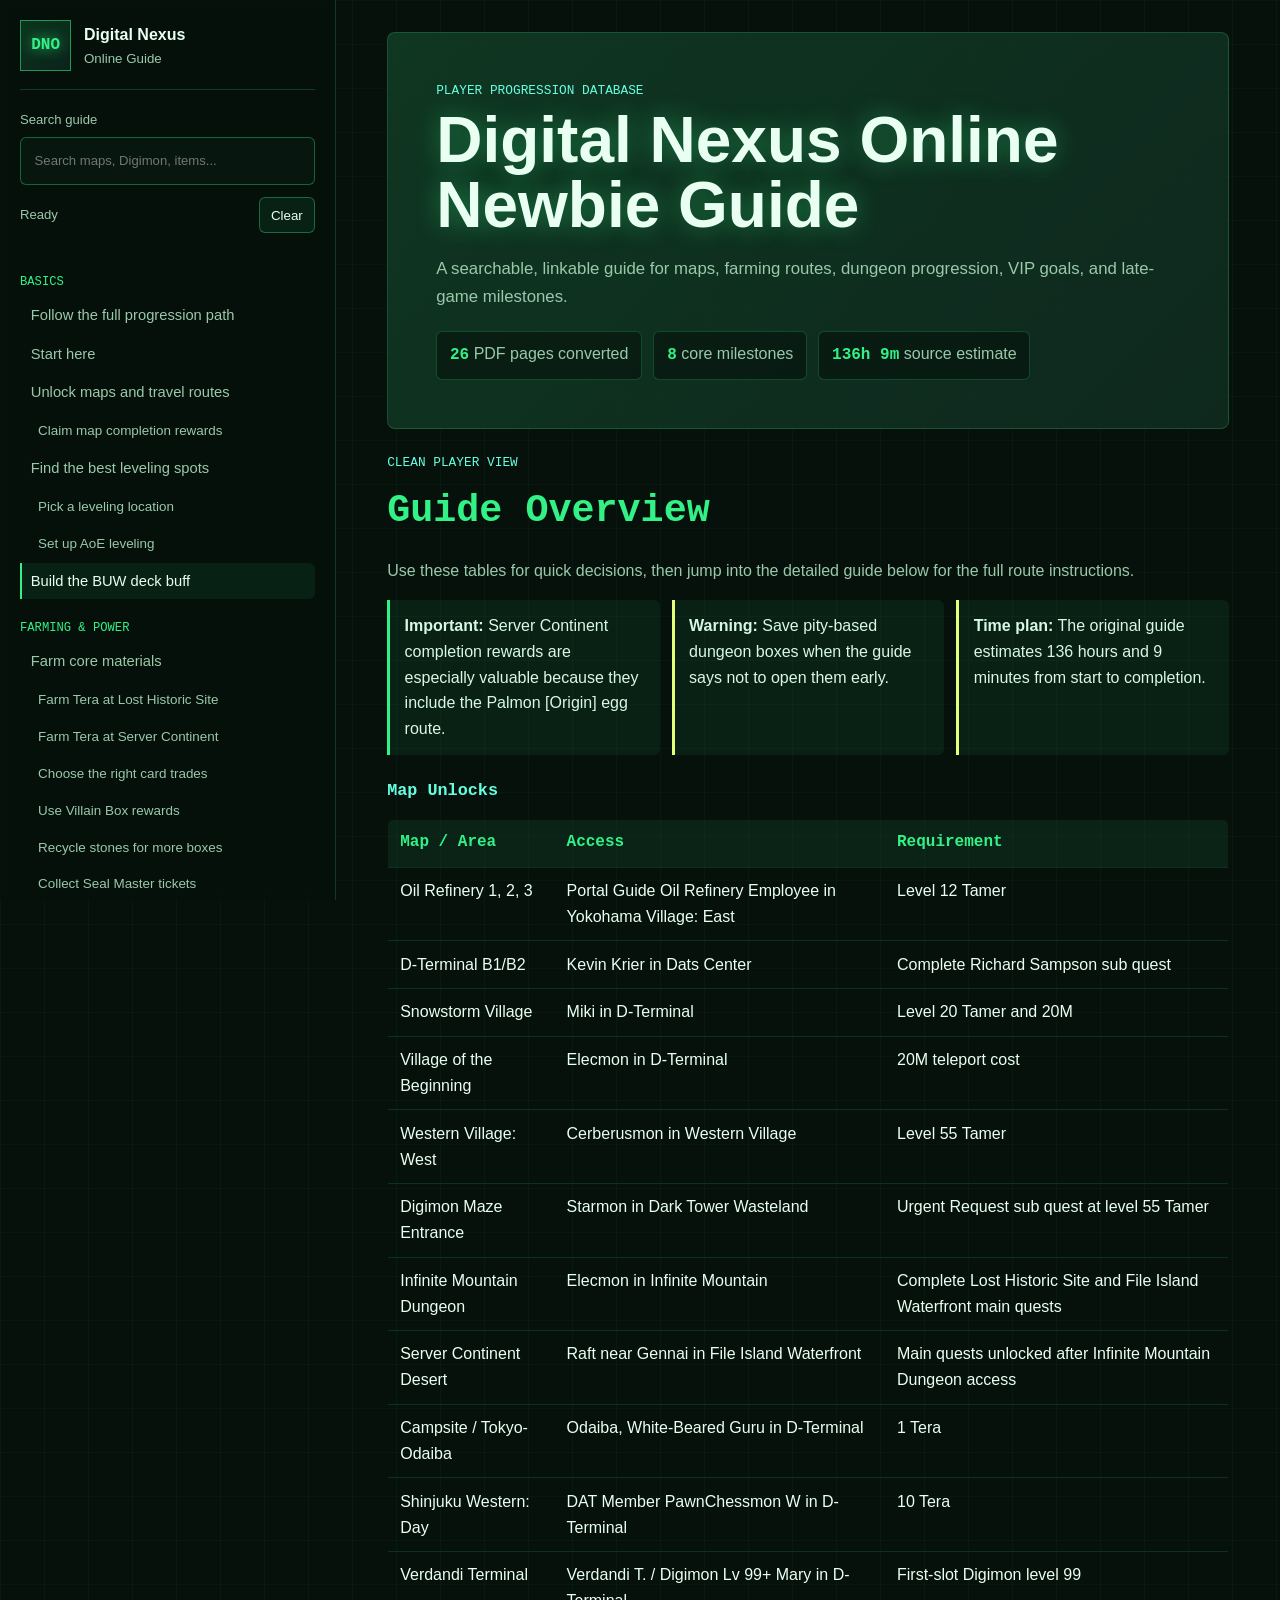
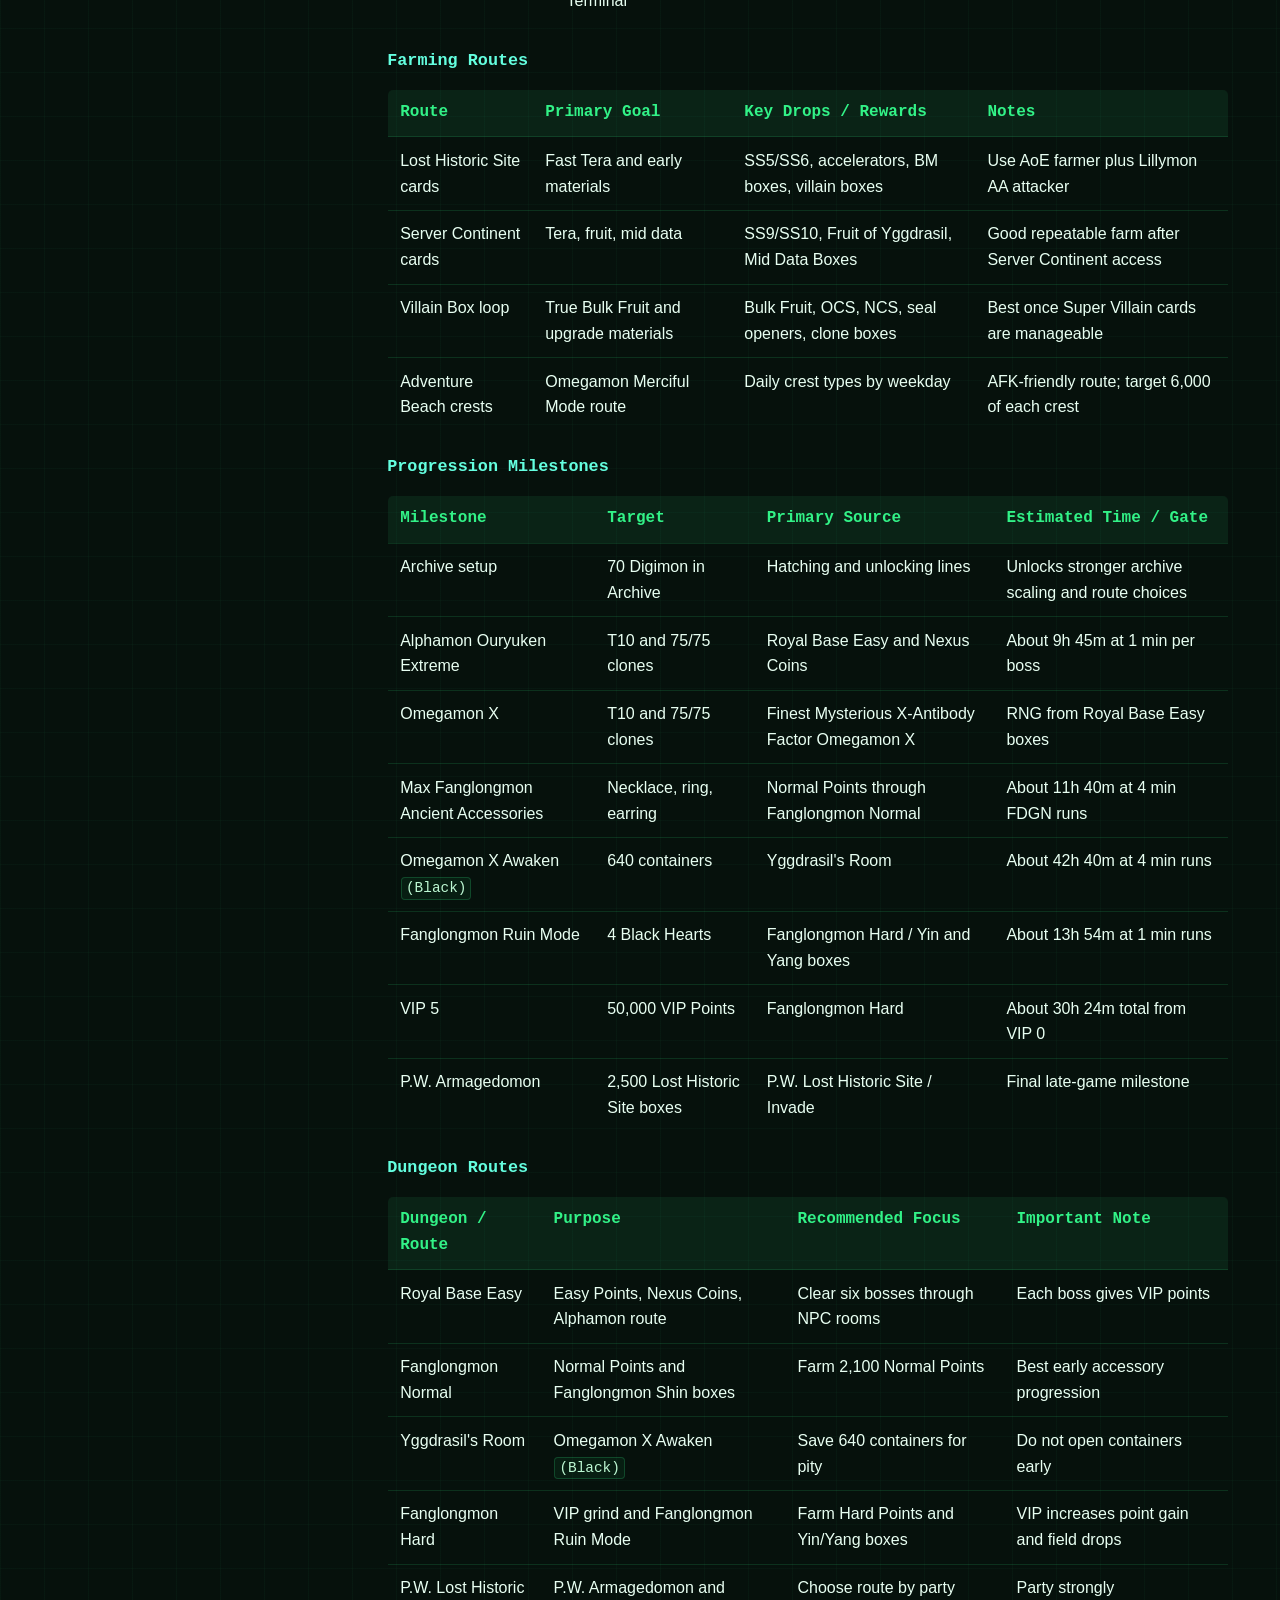
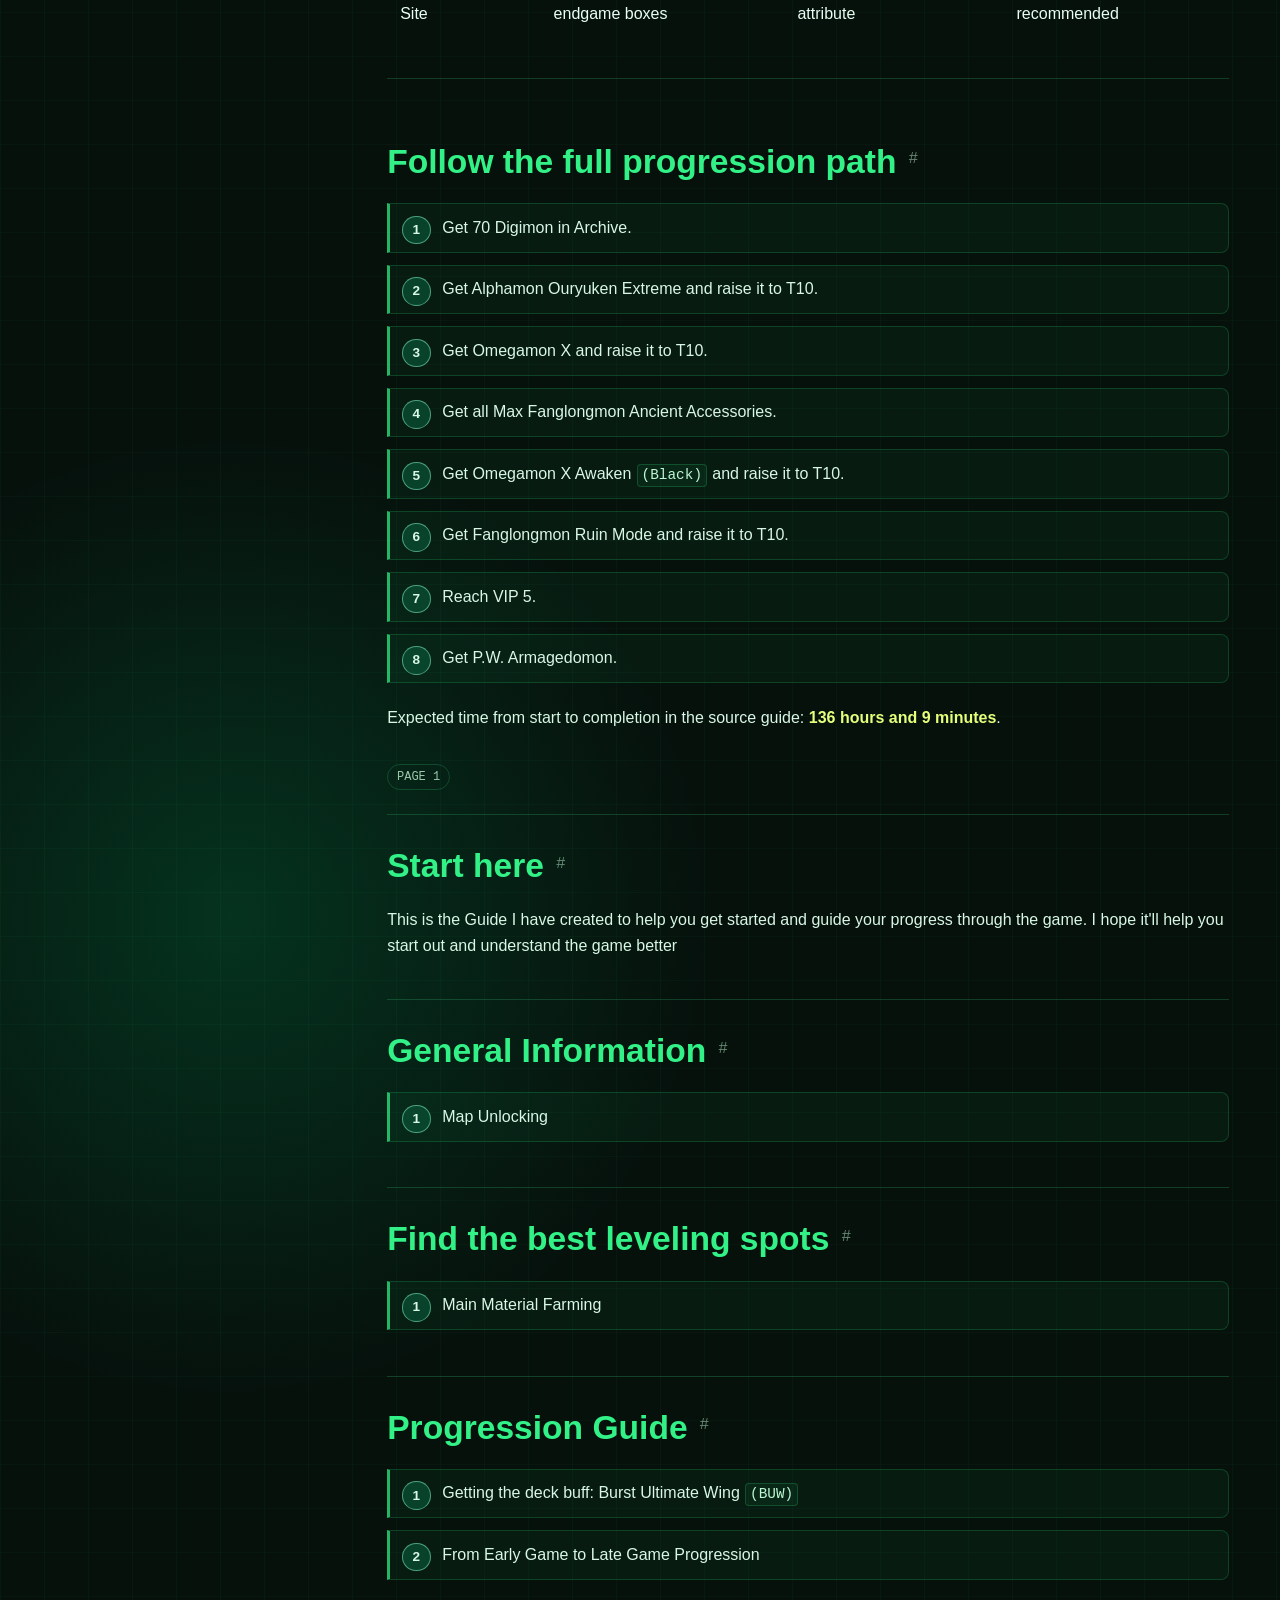
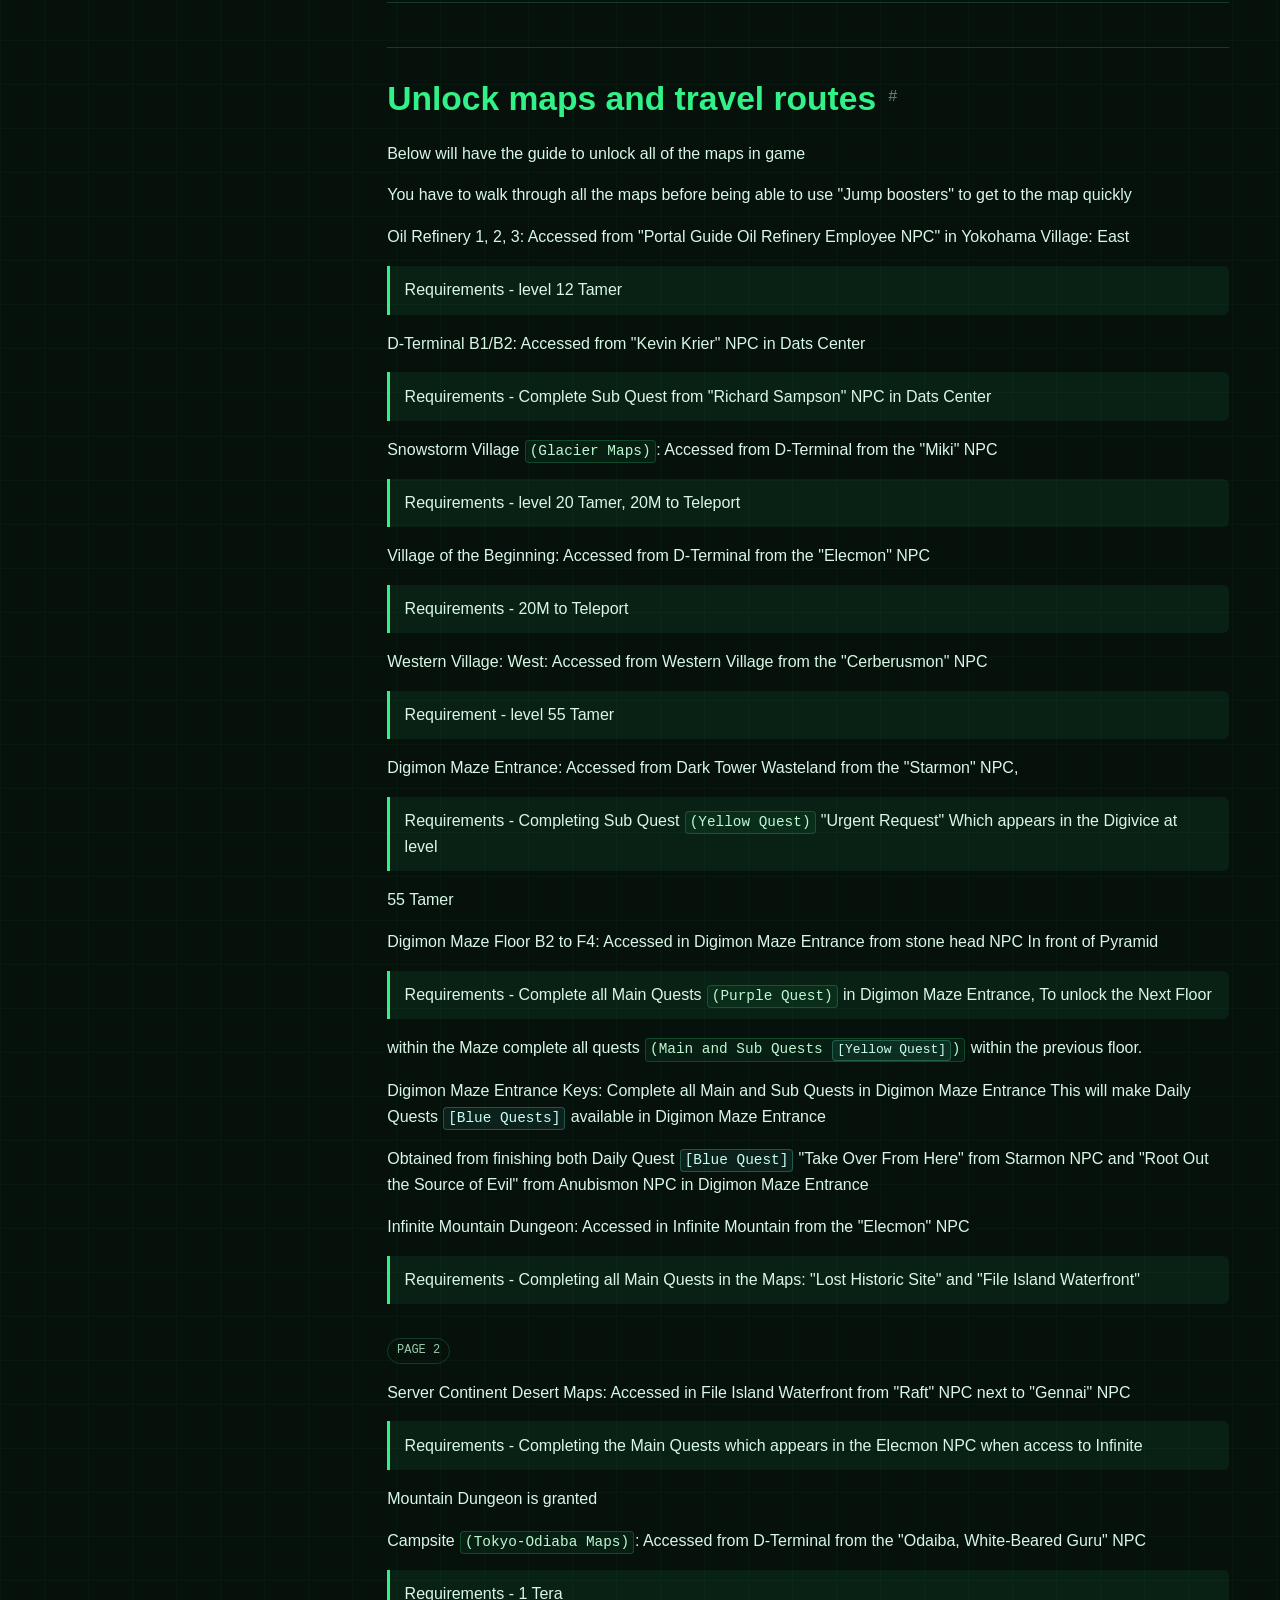
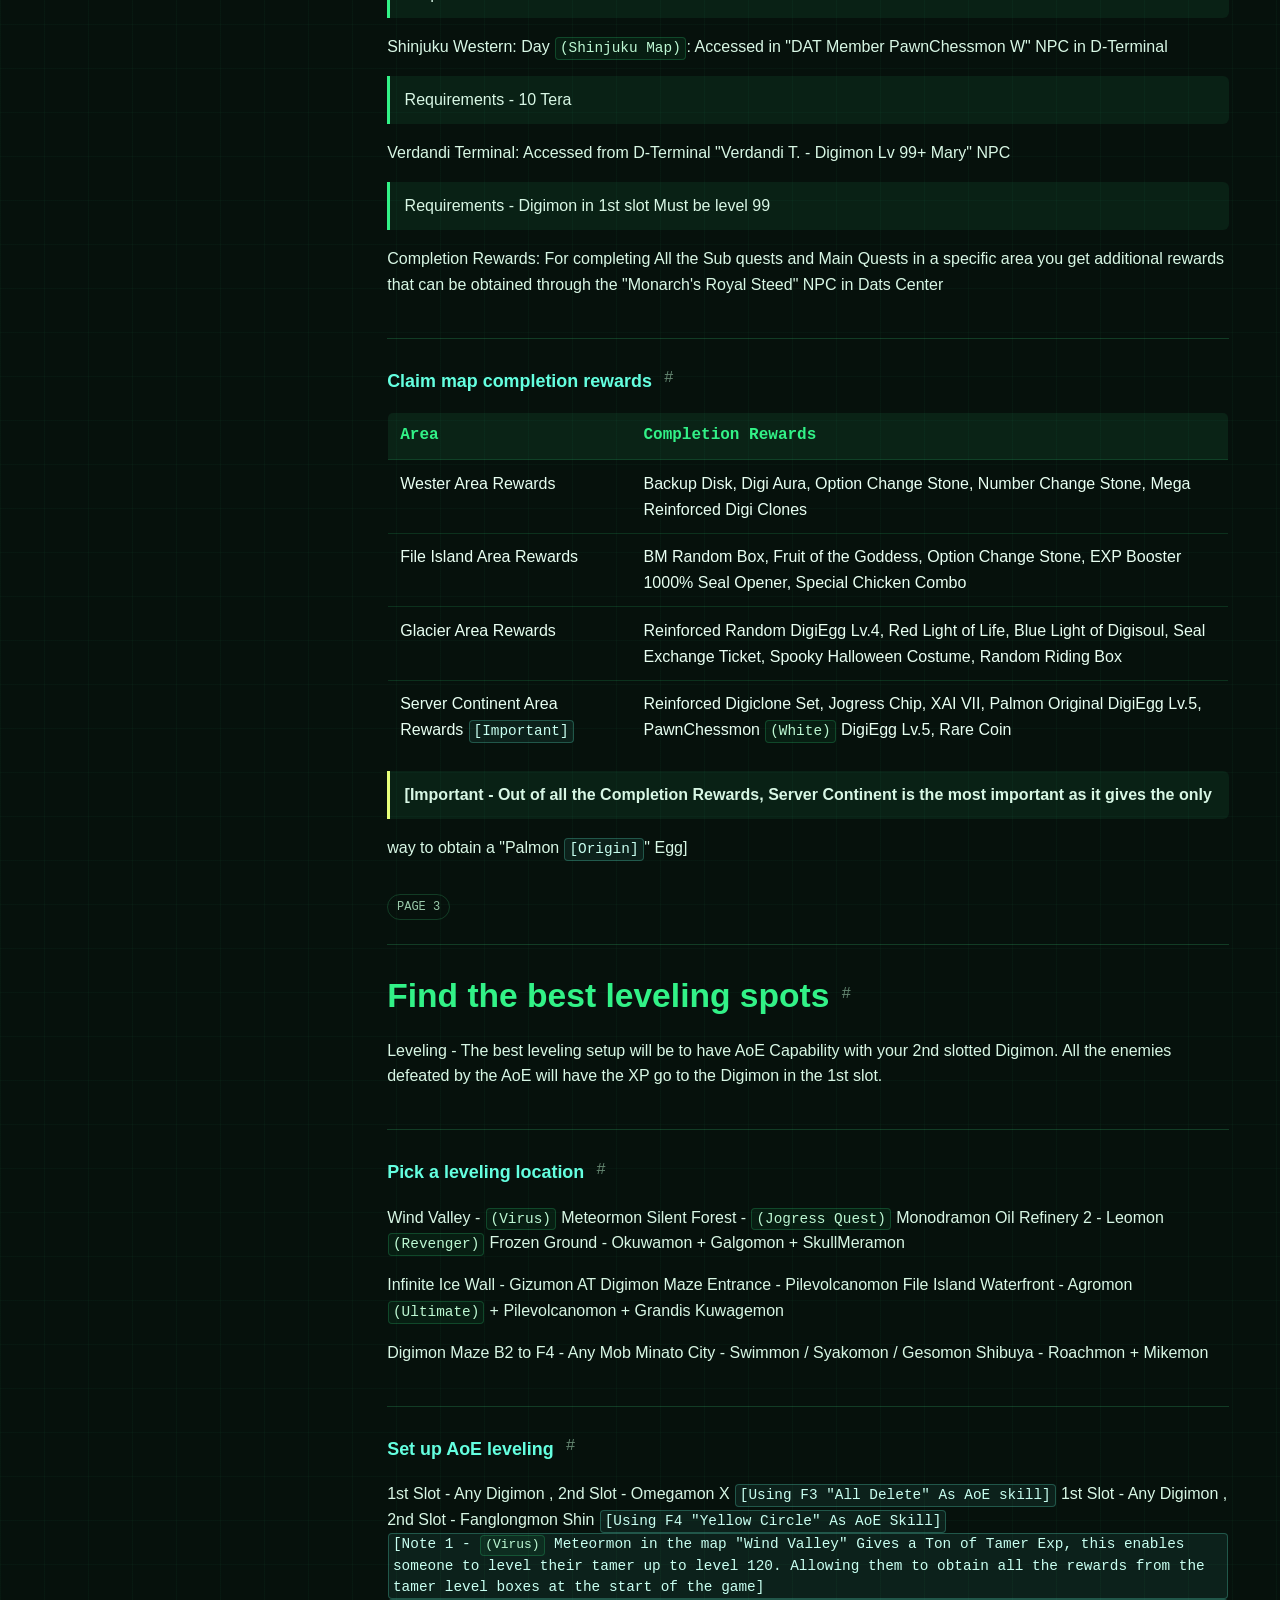
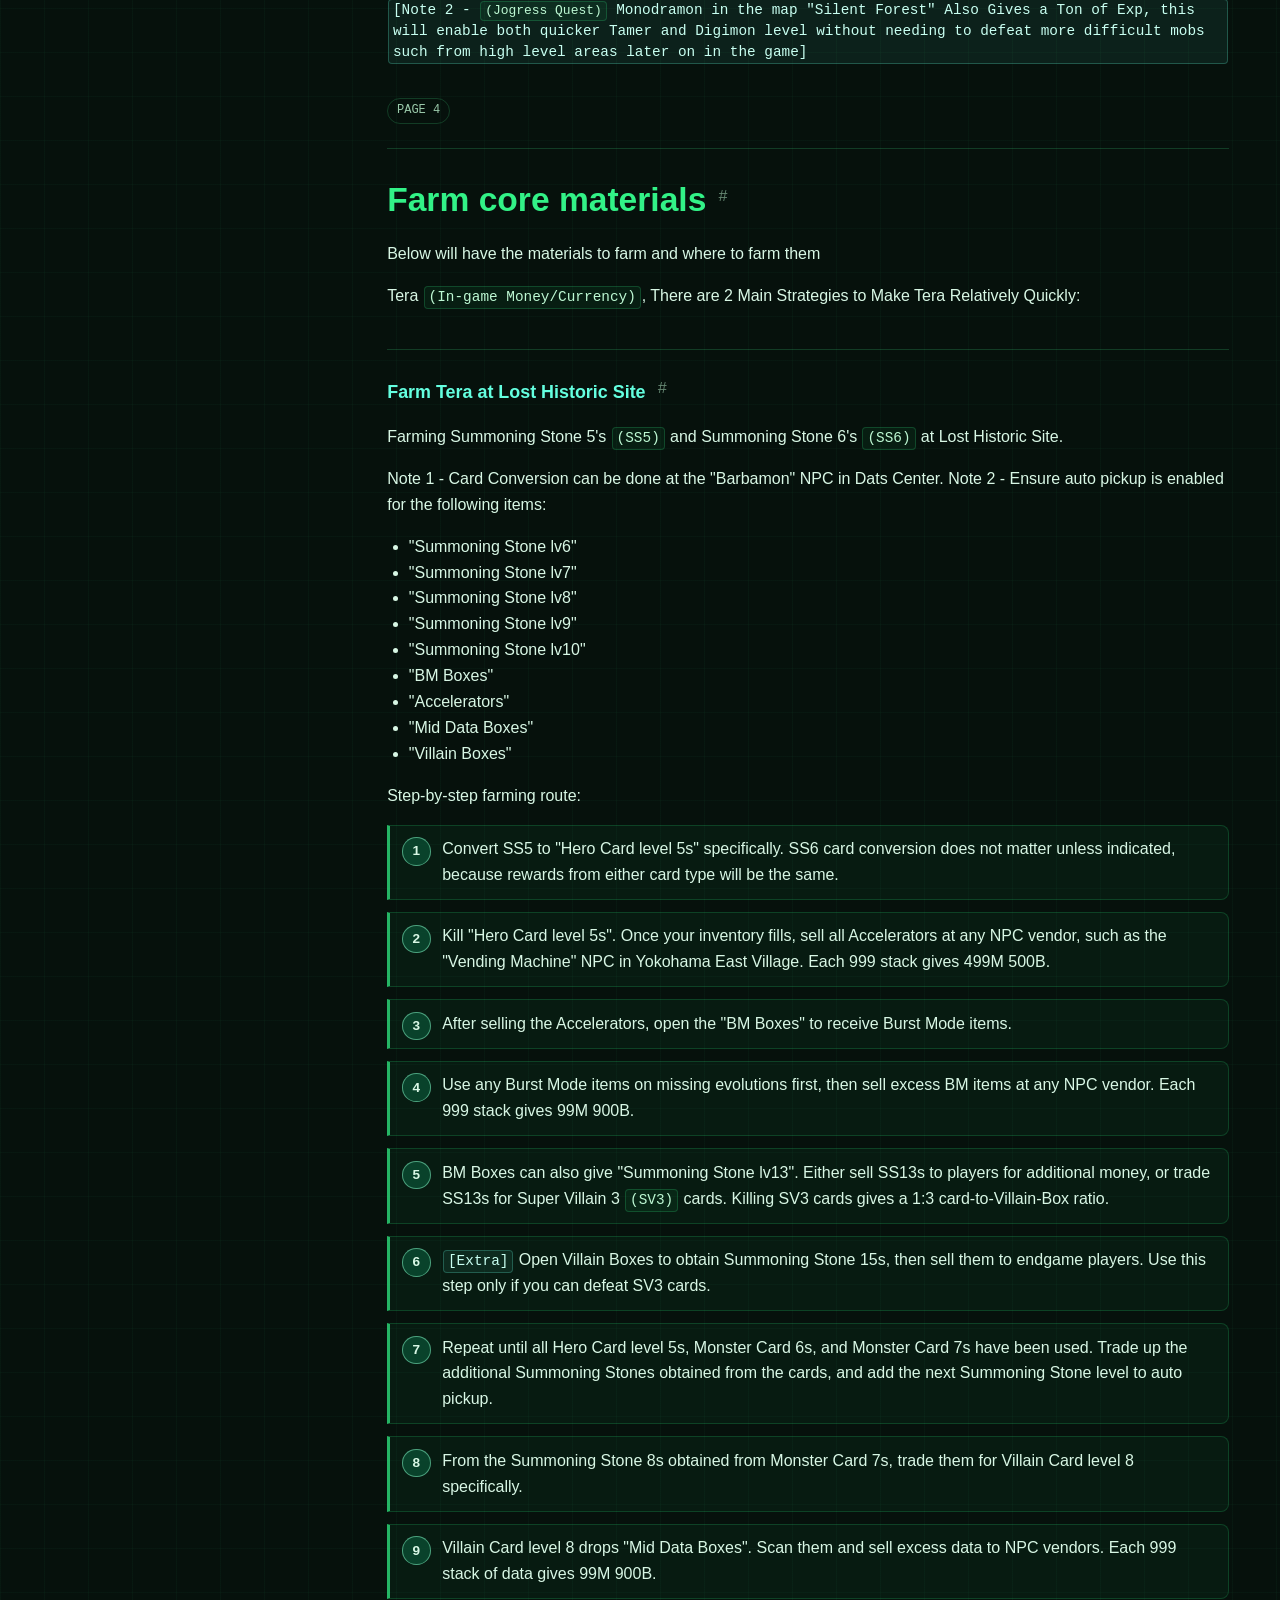
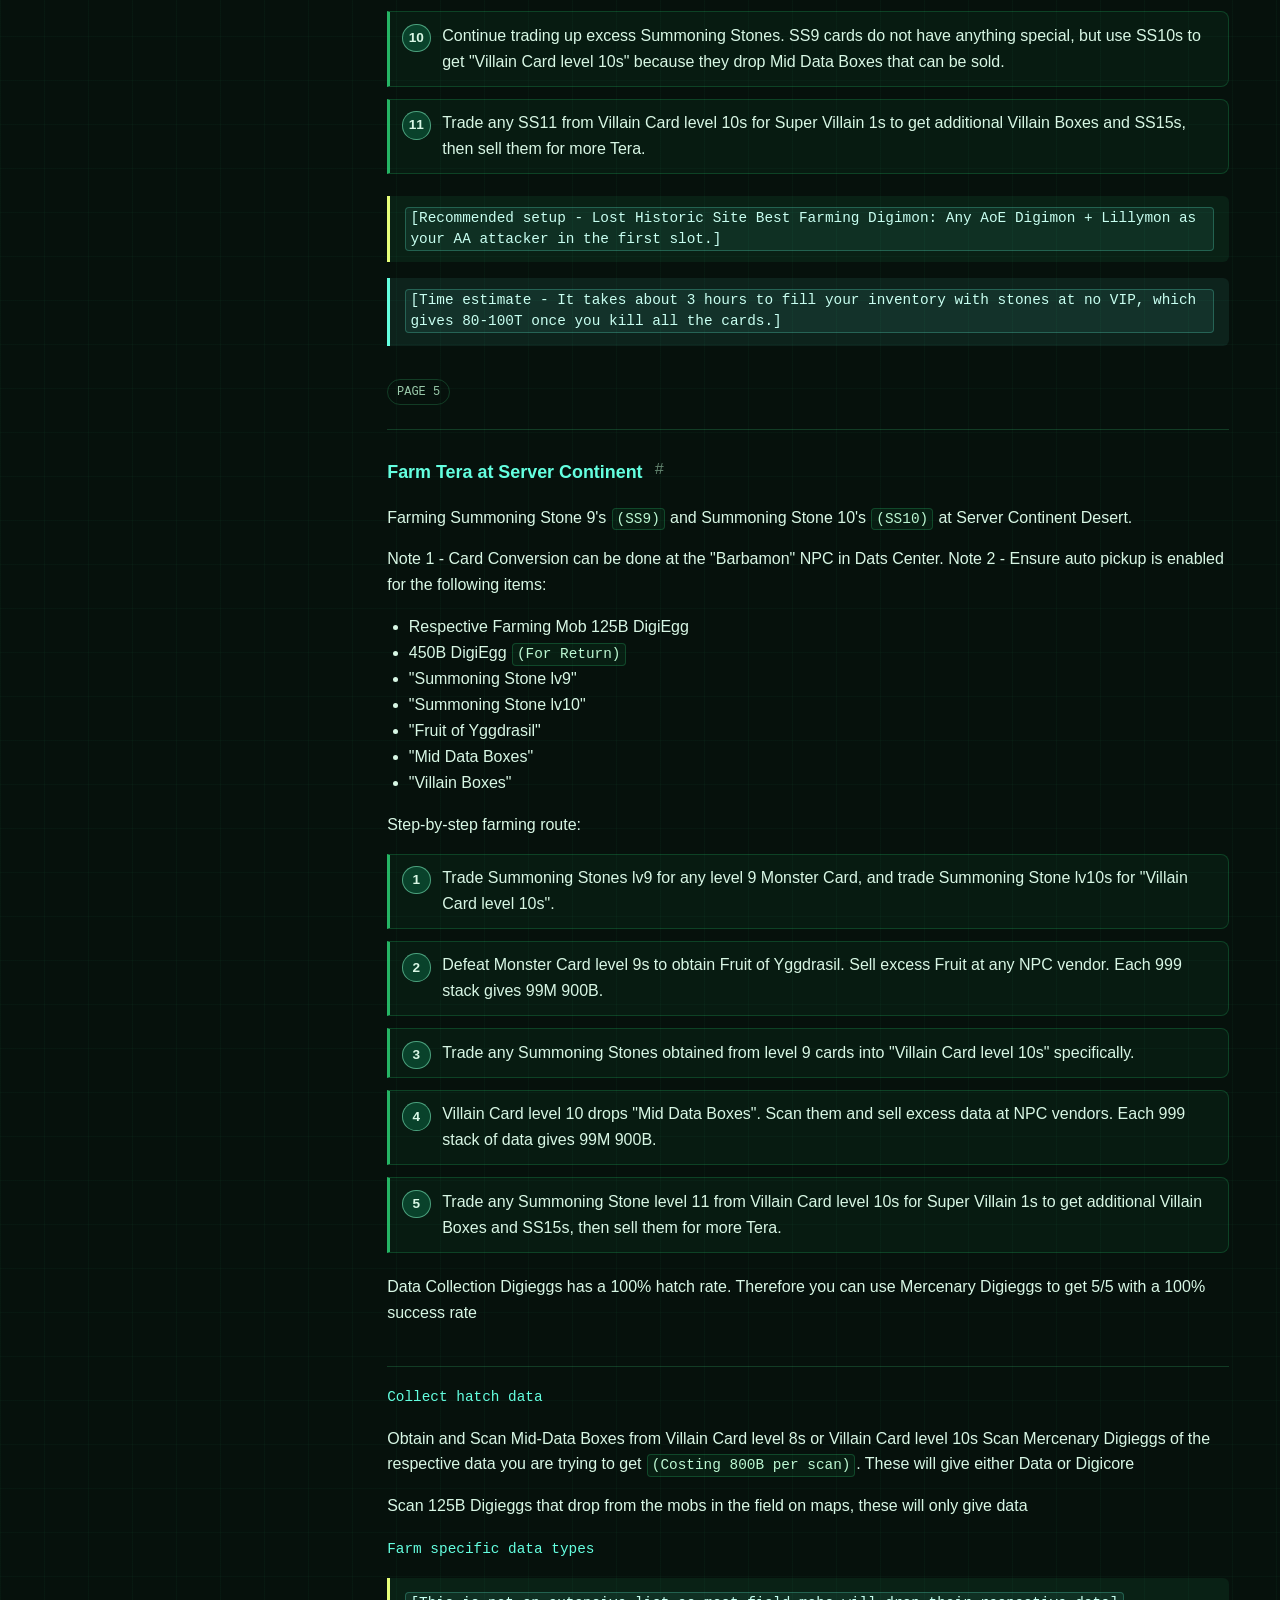
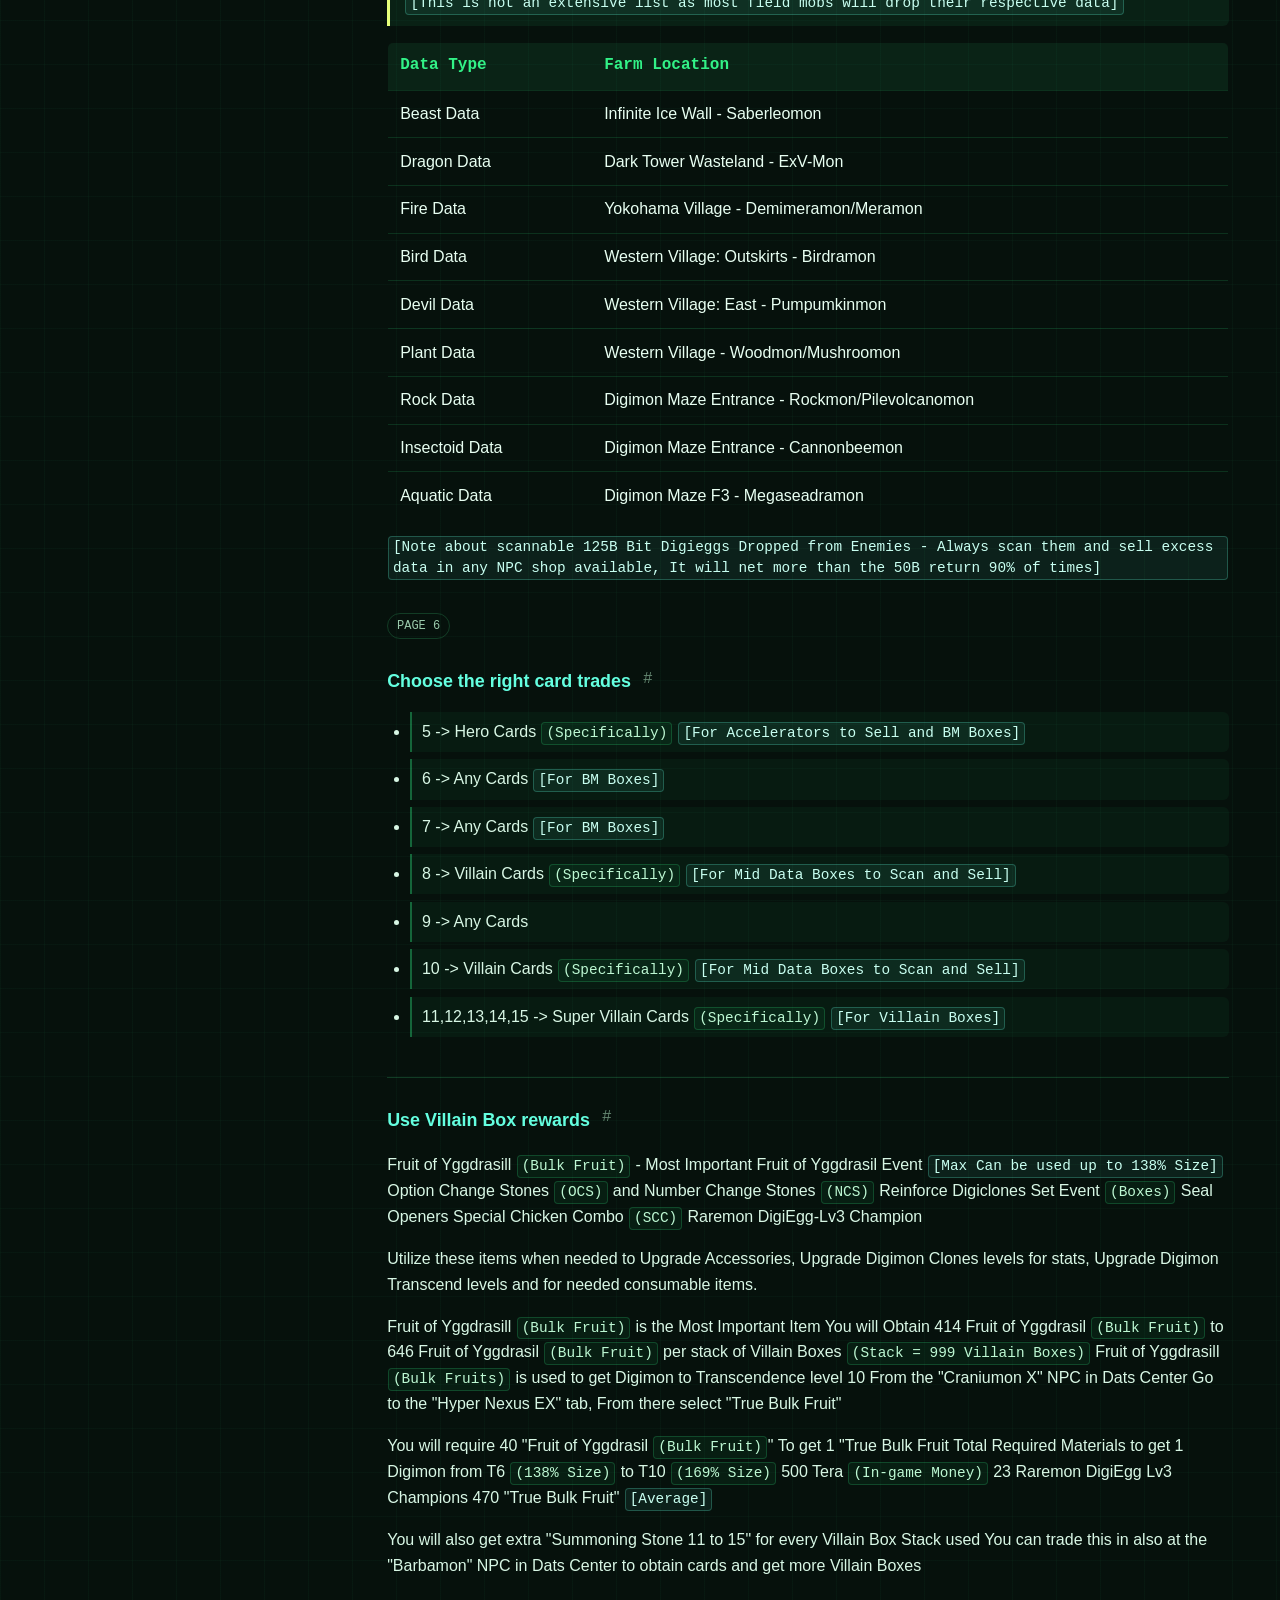
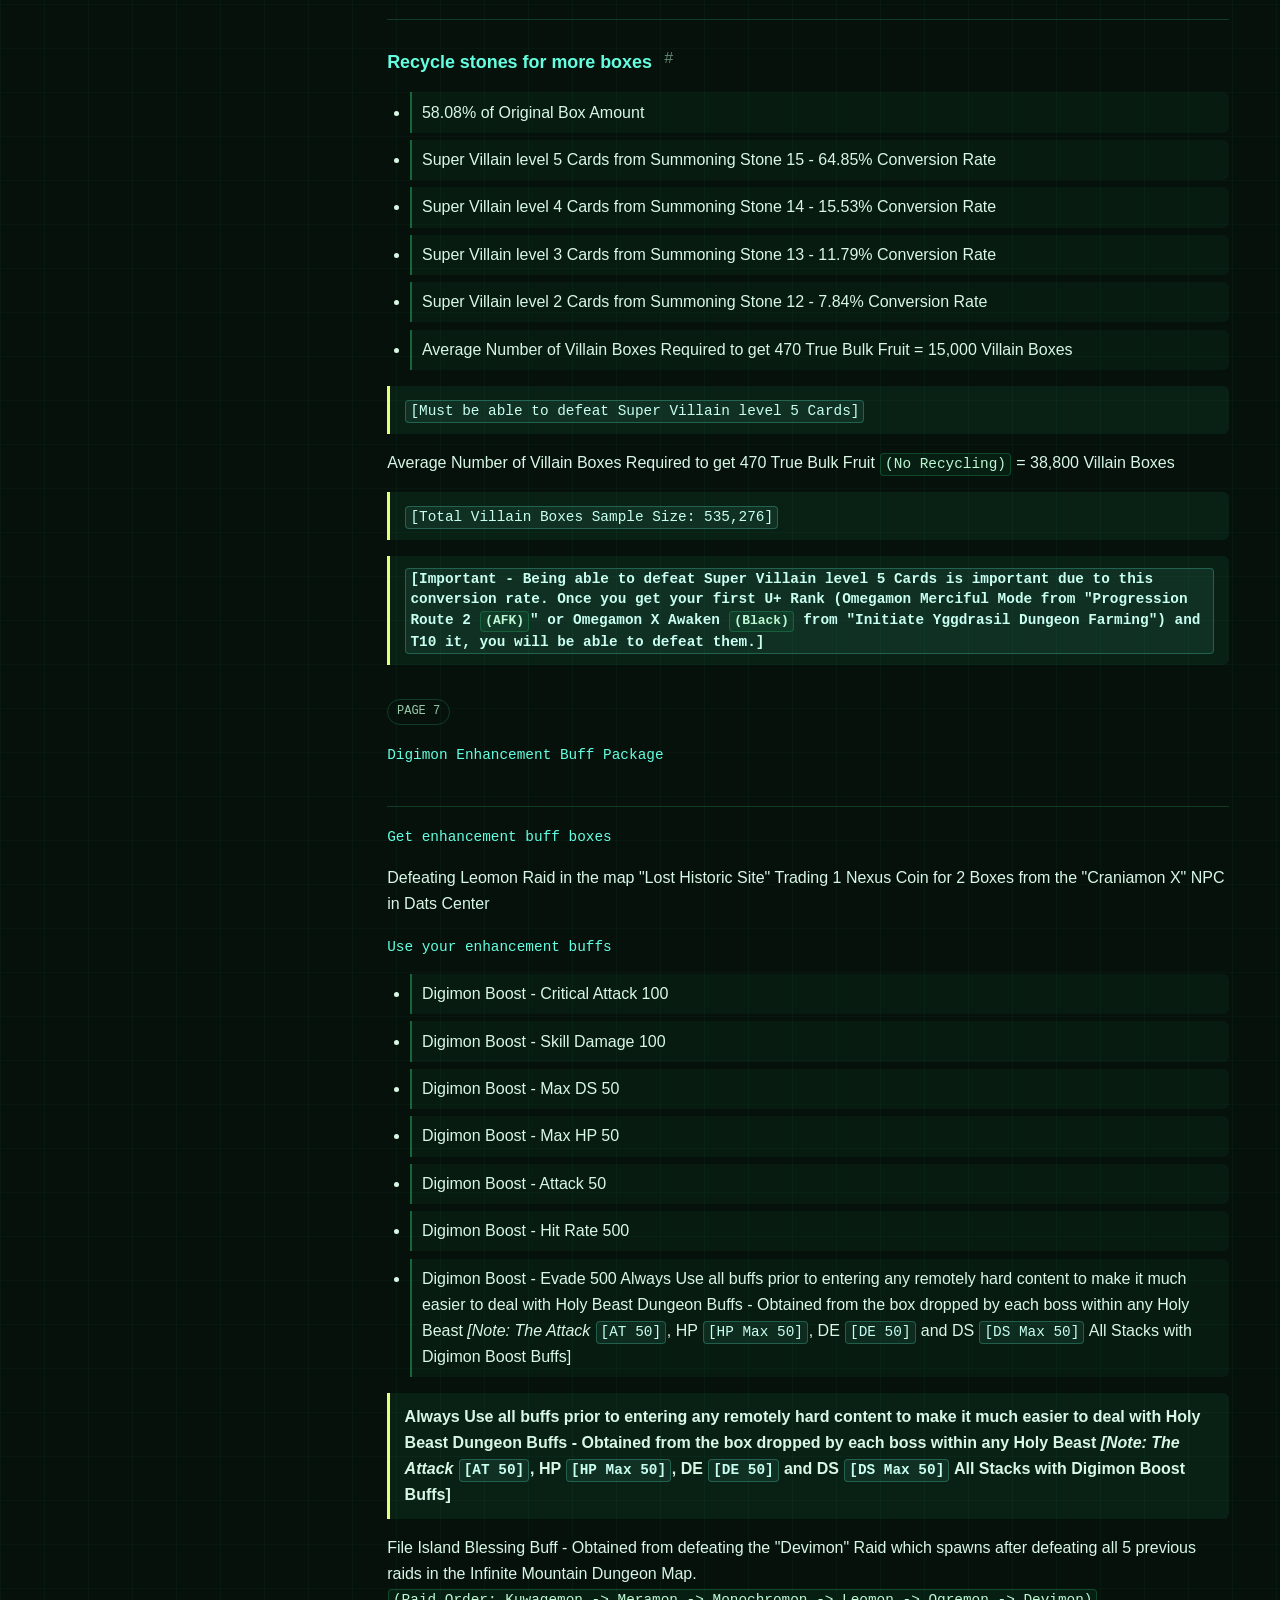
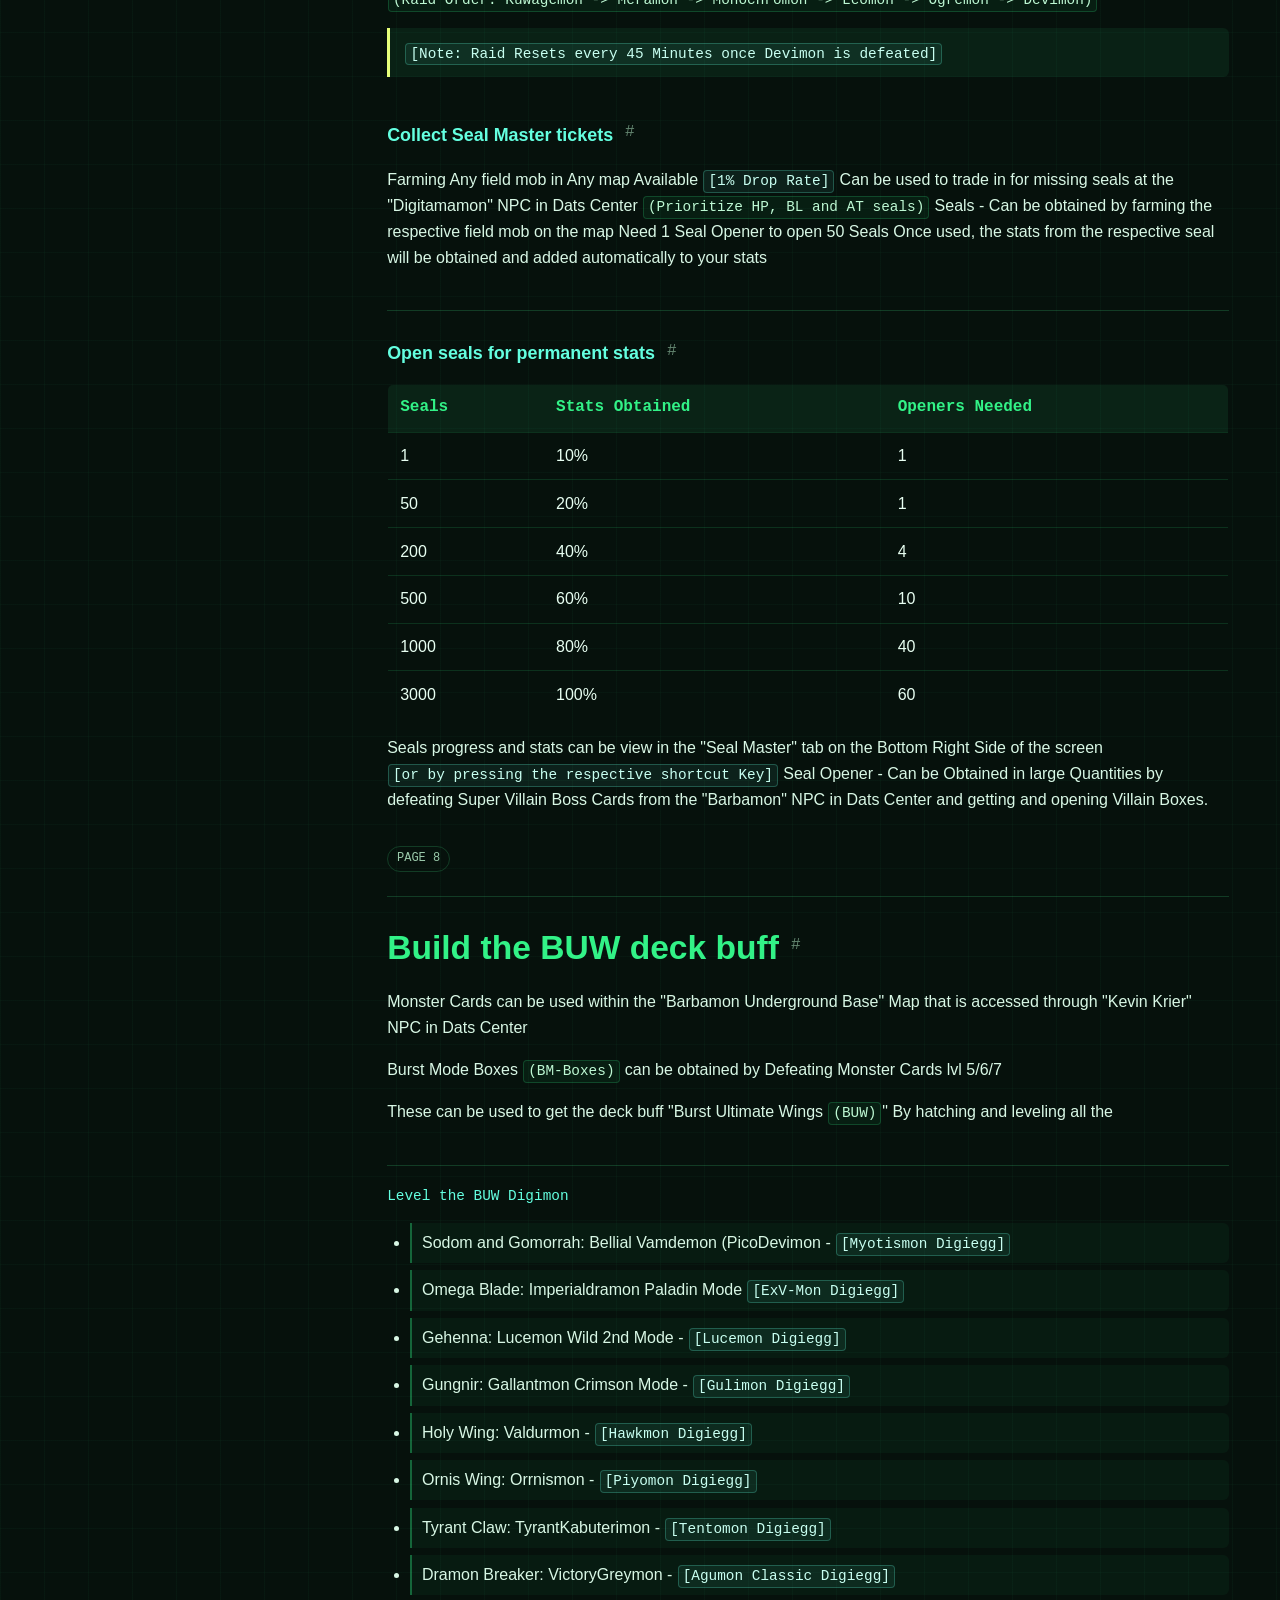
==== commit 85944d73: "Add files via upload" ====
--- a/docs/index.html
+++ b/docs/index.html
@@ -170,7 +170,7 @@
 <h3>Claim map completion rewards</h3>
 <a class="anchor-link" href="#claim-map-completion-rewards" aria-label="Copy link to Claim map completion rewards">#</a>
 </div>
-<p class="guide-line">Wester Area Rewards - Backup Disk, Digi Aura, Option Change Stone, Number Change Stone, Mega Reinforced Digi Clones File Island Area Rewards - BM Random Box, Fruit of the Goddess, Option Change Stone, EXP Booster 1000% Seal Opener, Special Chicken Combo Glacier Area Rewards - Reinforced Random DigiEgg Lv.4, Red Light of Life, Blue Light of Digisoul, Seal Exchange Ticket, Spooky Halloween Costume, Random Riding Box Server Continent Area Rewards <span class="bracketed">[Important]</span> - Reinforced Digiclone Set, Jogress Chip, XAI VII, Palmon Original DigiEgg Lv.5, PawnChessmon <span class="parenthetical">(White)</span> DigiEgg Lv.5, Rare Coin</p>
+<table class="data-table"><thead><tr><th>Area</th><th>Completion Rewards</th></tr></thead><tbody><tr><td>Wester Area Rewards</td><td>Backup Disk, Digi Aura, Option Change Stone, Number Change Stone, Mega Reinforced Digi Clones</td></tr><tr><td>File Island Area Rewards</td><td>BM Random Box, Fruit of the Goddess, Option Change Stone, EXP Booster 1000% Seal Opener, Special Chicken Combo</td></tr><tr><td>Glacier Area Rewards</td><td>Reinforced Random DigiEgg Lv.4, Red Light of Life, Blue Light of Digisoul, Seal Exchange Ticket, Spooky Halloween Costume, Random Riding Box</td></tr><tr><td>Server Continent Area Rewards <span class="bracketed">[Important]</span></td><td>Reinforced Digiclone Set, Jogress Chip, XAI VII, Palmon Original DigiEgg Lv.5, PawnChessmon <span class="parenthetical">(White)</span> DigiEgg Lv.5, Rare Coin</td></tr></tbody></table>
 <p class="important">[Important - Out of all the Completion Rewards, Server Continent is the most important as it gives the only</p>
 <p class="guide-line">way to obtain a &quot;Palmon <span class="bracketed">[Origin]</span>&quot; Egg]</p>
 <div class="page-marker">PAGE 3</div>
@@ -212,24 +212,35 @@
 <h3>Farm Tera at Lost Historic Site</h3>
 <a class="anchor-link" href="#farm-tera-at-lost-historic-site" aria-label="Copy link to Farm Tera at Lost Historic Site">#</a>
 </div>
-<p class="guide-line">Farming Summoning Stone 5&#x27;s <span class="parenthetical">(SS5)</span> and Summoning Stone 6&#x27;s <span class="parenthetical">(SS6)</span> at Lost Historic Site Note 1 - Card Conversion Can be done at the &quot;Barbamon&quot; NPC in Dats Center Note 2 - Ensure auto pickup is enabled for the following items:</p><ul class="structured-list"><li>Summoning Stone lv6</li><li>Summoning Stone lv7</li><li>Summoning Stone lv8</li><li>Summoning Stone lv9</li><li>Summoning Stone lv10</li><li>BM Boxes</li><li>Accelerators</li><li>Mid Data Boxes</li><li>Villain Boxes</li></ul>
-<ol>
-<li>Convert SS5 to &quot;Hero Card level 5s&quot; specifically. SS6s card conversion doesn&#x27;t really matter. [Certain</li>
-</ol>
-<p class="guide-line">Card Conversion don&#x27;t matter, Unless Indicated Rewards from either type of Card will be the same] When Killing &quot;Hero Card level 5s&quot;, Once your inventory fills, Sell all Accelerators at any NPC vendor [E.g. &quot;Vending Machine&quot; NPC in Yokohama East Village. Each 999 Stack Gives 499M 500B Each.</p>
-<ol>
-<li>After you have sold all Accelerators, Open the &quot;BM Boxes&quot; to receive Burst Mode Items.</li>
-<li>Use any Burst Mode items on missing evolutions you have first and then sell the excess BM Items at</li>
-</ol>
-<p class="guide-line">any NPC Vendor, Each 999 stacks of BM Items Gives 99M 900B Each BM Boxes also Gives &quot;Summoning Stone lv13&quot;. Either Sell SS13s to players for Additional Money or Trade in SS13s for Super villain 3 <span class="parenthetical">(SV3)</span> cards. Killing SV3 cards Gives a 1:3 Card to Villain Box Ratio <span class="bracketed">[Extra]</span> Open the Villain Boxes to Obtain Summoning Stone 15s to sell to endgame players for a lot of money <span class="bracketed">[Use this step only if you can defeat SV3 Cards]</span> Repeat Until all Hero Card level 5s, Monster Card 6s and Monster Card 7s has been used, trading up Additional Summoning Stones obtained from defeating the cards <span class="bracketed">[Make sure to Add the next level Summoning Stone to the Auto Pickup setting]</span> From the obtained Summoning Stone 8&#x27;s you get from defeating Monster Card 7s, trade them in for Villain Card level 8 specifically.</p>
-<ol>
-<li>Villain Card level 8 drop &quot;Mid data boxes&quot;. You can scan and sell excess data received at NPC</li>
-</ol>
-<p class="guide-line">vendors. Each 999 Stack of data Gives 99M 900B Continue to trade up excess Summoning Stones, SS9 cards don&#x27;t have anything special but make sure to use any SS10s to get &quot;Villain Card level 10s&quot; as they drop Mid data boxes that you can sell.</p>
-<ol>
-<li>You can then trade in any SS11 from Villain Card level 10s for Super Villain 1s to get additional Villain</li>
-</ol>
-<p class="guide-line">boxes, SS15s and sell them from more tera. Lost Historic Site Best Farming Digimon - Any AoE Digimon + Lillymon as your AA attacker <span class="bracketed">[First Slot]</span> Takes 3 hours to fill your inventory with stones at no VIP which gives 80-100T you do so and kill all the cards</p>
+<p class="guide-line">Farming Summoning Stone 5&#x27;s <span class="parenthetical">(SS5)</span> and Summoning Stone 6&#x27;s <span class="parenthetical">(SS6)</span> at Lost Historic Site.</p>
+<p class="guide-line">Note 1 - Card Conversion can be done at the &quot;Barbamon&quot; NPC in Dats Center. Note 2 - Ensure auto pickup is enabled for the following items:</p>
+<ul>
+<li>&quot;Summoning Stone lv6&quot;</li>
+<li>&quot;Summoning Stone lv7&quot;</li>
+<li>&quot;Summoning Stone lv8&quot;</li>
+<li>&quot;Summoning Stone lv9&quot;</li>
+<li>&quot;Summoning Stone lv10&quot;</li>
+<li>&quot;BM Boxes&quot;</li>
+<li>&quot;Accelerators&quot;</li>
+<li>&quot;Mid Data Boxes&quot;</li>
+<li>&quot;Villain Boxes&quot;</li>
+</ul>
+<p class="guide-line">Step-by-step farming route:</p>
+<ol>
+<li>Convert SS5 to &quot;Hero Card level 5s&quot; specifically. SS6 card conversion does not matter unless indicated, because rewards from either card type will be the same.</li>
+<li>Kill &quot;Hero Card level 5s&quot;. Once your inventory fills, sell all Accelerators at any NPC vendor, such as the &quot;Vending Machine&quot; NPC in Yokohama East Village. Each 999 stack gives 499M 500B.</li>
+<li>After selling the Accelerators, open the &quot;BM Boxes&quot; to receive Burst Mode items.</li>
+<li>Use any Burst Mode items on missing evolutions first, then sell excess BM items at any NPC vendor. Each 999 stack gives 99M 900B.</li>
+<li>BM Boxes can also give &quot;Summoning Stone lv13&quot;. Either sell SS13s to players for additional money, or trade SS13s for Super Villain 3 <span class="parenthetical">(SV3)</span> cards. Killing SV3 cards gives a 1:3 card-to-Villain-Box ratio.</li>
+<li><span class="bracketed">[Extra]</span> Open Villain Boxes to obtain Summoning Stone 15s, then sell them to endgame players. Use this step only if you can defeat SV3 cards.</li>
+<li>Repeat until all Hero Card level 5s, Monster Card 6s, and Monster Card 7s have been used. Trade up the additional Summoning Stones obtained from the cards, and add the next Summoning Stone level to auto pickup.</li>
+<li>From the Summoning Stone 8s obtained from Monster Card 7s, trade them for Villain Card level 8 specifically.</li>
+<li>Villain Card level 8 drops &quot;Mid Data Boxes&quot;. Scan them and sell excess data to NPC vendors. Each 999 stack of data gives 99M 900B.</li>
+<li>Continue trading up excess Summoning Stones. SS9 cards do not have anything special, but use SS10s to get &quot;Villain Card level 10s&quot; because they drop Mid Data Boxes that can be sold.</li>
+<li>Trade any SS11 from Villain Card level 10s for Super Villain 1s to get additional Villain Boxes and SS15s, then sell them for more Tera.</li>
+</ol>
+<p class="note"><span class="bracketed">[Recommended setup - Lost Historic Site Best Farming Digimon: Any AoE Digimon + Lillymon as your AA attacker in the first slot.]</span></p>
+<p class="time-estimate"><span class="bracketed">[Time estimate - It takes about 3 hours to fill your inventory with stones at no VIP, which gives 80-100T once you kill all the cards.]</span></p>
 <div class="page-marker">PAGE 5</div>
 </section>
 <section class="guide-section" id="farm-tera-at-server-continent" data-title="Farm Tera at Server Continent">
@@ -237,15 +248,26 @@
 <h3>Farm Tera at Server Continent</h3>
 <a class="anchor-link" href="#farm-tera-at-server-continent" aria-label="Copy link to Farm Tera at Server Continent">#</a>
 </div>
-<p class="guide-line">Farming Summoning Stone 9&#x27;s <span class="parenthetical">(SS9)</span> and Summoning Stone 10&#x27;s <span class="parenthetical">(SS10)</span> at Server Continent Desert Note 1 - Card Conversion Can be done at the &quot;Barbamon&quot; NPC in Dats Center Note 2 - Ensure auto pickup is enabled for the following items:</p><ul class="structured-list"><li>Respective Farming Mob 125B Digiegg</li><li>450B DigiEgg <span class="parenthetical">(For Return)</span></li><li>Summoning Stone lv9</li><li>Summoning Stone lv10</li><li>Fruit of Yggdrasil</li><li>Mid Data Boxes</li><li>Villain Boxes</li></ul>
-<ol>
-<li>Trade in Summoning Stones lv9 for any level 9 Monster Card and Trade in any Summoning Stone</li>
-</ol>
-<p class="guide-line">lv10s to get &quot;Villain Card level 10s&quot;.</p>
-<ol>
-<li>Defeat Monster Card level 9s to obtain Fruit of Yggdrasil, Excess Fruit can be sold at any NPC</li>
-</ol>
-<p class="guide-line">Vendors. Each 999 stack will give 99M 900B Trade up any Summoning Stone obtained from Level 9 Cards to &quot;Villain Card level 10s Specifically&quot; Villain Card level 10 drop &quot;Mid data boxes&quot;. You can scan and sell excess data received at NPC vendors. Each 999 stack of data gives 99M 900B You can then trade in any Summoning Stone level 11 from Villain Card level 10s for Super Villain 1s to get additional Villain boxes, SS15s and sell them from more tera. Data Collection Digieggs has a 100% hatch rate. Therefore you can use Mercenary Digieggs to get 5/5 with a 100% success rate</p>
+<p class="guide-line">Farming Summoning Stone 9&#x27;s <span class="parenthetical">(SS9)</span> and Summoning Stone 10&#x27;s <span class="parenthetical">(SS10)</span> at Server Continent Desert.</p>
+<p class="guide-line">Note 1 - Card Conversion can be done at the &quot;Barbamon&quot; NPC in Dats Center. Note 2 - Ensure auto pickup is enabled for the following items:</p>
+<ul>
+<li>Respective Farming Mob 125B DigiEgg</li>
+<li>450B DigiEgg <span class="parenthetical">(For Return)</span></li>
+<li>&quot;Summoning Stone lv9&quot;</li>
+<li>&quot;Summoning Stone lv10&quot;</li>
+<li>&quot;Fruit of Yggdrasil&quot;</li>
+<li>&quot;Mid Data Boxes&quot;</li>
+<li>&quot;Villain Boxes&quot;</li>
+</ul>
+<p class="guide-line">Step-by-step farming route:</p>
+<ol>
+<li>Trade Summoning Stones lv9 for any level 9 Monster Card, and trade Summoning Stone lv10s for &quot;Villain Card level 10s&quot;.</li>
+<li>Defeat Monster Card level 9s to obtain Fruit of Yggdrasil. Sell excess Fruit at any NPC vendor. Each 999 stack gives 99M 900B.</li>
+<li>Trade any Summoning Stones obtained from level 9 cards into &quot;Villain Card level 10s&quot; specifically.</li>
+<li>Villain Card level 10 drops &quot;Mid Data Boxes&quot;. Scan them and sell excess data at NPC vendors. Each 999 stack of data gives 99M 900B.</li>
+<li>Trade any Summoning Stone level 11 from Villain Card level 10s for Super Villain 1s to get additional Villain Boxes and SS15s, then sell them for more Tera.</li>
+</ol>
+<p class="guide-line">Data Collection Digieggs has a 100% hatch rate. Therefore you can use Mercenary Digieggs to get 5/5 with a 100% success rate</p>
 </section>
 <p class="section-label">Collect hatch data</p>
 <p class="guide-line">Obtain and Scan Mid-Data Boxes from Villain Card level 8s or Villain Card level 10s Scan Mercenary Digieggs of the respective data you are trying to get <span class="parenthetical">(Costing 800B per scan)</span>. These will give either Data or Digicore</p>
@@ -284,8 +306,7 @@
 <p class="note"><span class="bracketed">[Must be able to defeat Super Villain level 5 Cards]</span></p>
 <p class="guide-line">Average Number of Villain Boxes Required to get 470 True Bulk Fruit <span class="parenthetical">(No Recycling)</span> = 38,800 Villain Boxes</p>
 <p class="note"><span class="bracketed">[Total Villain Boxes Sample Size: 535,276]</span></p>
-<p class="important">[Important - Being able to defeat Super Villain level 5 Cards is important due to this Conversion Rate, Once</p>
-<p class="guide-line">you get your first U+ Rank (Omegamon Merciful Mode from &quot;Progression Route 2 <span class="parenthetical">(AFK)</span>&quot; step or (Omegamon X Awaken <span class="parenthetical">(Black)</span> from &quot;Initiate Yggdrasil Dungeon Farming&quot;) and T10 then, you will be able to defeat them]</p>
+<p class="important"><strong><span class="bracketed">[Important - Being able to defeat Super Villain level 5 Cards is important due to this conversion rate. Once you get your first U+ Rank (Omegamon Merciful Mode from &quot;Progression Route 2 <span class="parenthetical">(AFK)</span>&quot; or Omegamon X Awaken <span class="parenthetical">(Black)</span> from &quot;Initiate Yggdrasil Dungeon Farming&quot;) and T10 it, you will be able to defeat them.]</span></strong></p>
 <div class="page-marker">PAGE 7</div>
 <p class="section-label">Digimon Enhancement Buff Package</p>
 </section>
@@ -827,7 +848,7 @@
       </main>
     </div>
     <button id="backToTop" class="back-to-top" type="button" aria-label="Back to top">↑</button>
-    <script>window.GUIDE_SECTIONS = [{"id": "follow-the-full-progression-path", "title": "Follow the full progression path", "text": "Get 70 Digimon in Archive. Get Alphamon Ouryuken Extreme and raise it to T10. Get Omegamon X and raise it to T10. Get all Max Fanglongmon Ancient Accessories. Get Omegamon X Awaken (Black) and raise it to T10. Get Fanglongmon Ruin Mode and raise it to T10. Reach VIP 5. Get P.W. Armagedomon. Expected time from start to completion in the source guide: **136 hours and 9 minutes**."}, {"id": "start-here", "title": "Start here", "text": "This is the Guide I have created to help you get started and guide your progress through the game. I hope it'll help you start out and understand the game better"}, {"id": "general-information", "title": "General Information", "text": "Map Unlocking"}, {"id": "find-the-best-leveling-spots", "title": "Find the best leveling spots", "text": "Main Material Farming"}, {"id": "progression-guide", "title": "Progression Guide", "text": "Getting the deck buff: Burst Ultimate Wing (BUW) From Early Game to Late Game Progression"}, {"id": "unlock-maps-and-travel-routes", "title": "Unlock maps and travel routes", "text": "Below will have the guide to unlock all of the maps in game You have to walk through all the maps before being able to use \"Jump boosters\" to get to the map quickly Oil Refinery 1, 2, 3: Accessed from \"Portal Guide Oil Refinery Employee NPC\" in Yokohama Village: East Requirements - level 12 Tamer D-Terminal B1/B2: Accessed from \"Kevin Krier\" NPC in Dats Center Requirements - Complete Sub Quest from \"Richard Sampson\" NPC in Dats Center Snowstorm Village (Glacier Maps): Accessed from D-Terminal from the \"Miki\" NPC Requirements - level 20 Tamer, 20M to Teleport Village of the Beginning: Accessed from D-Terminal from the \"Elecmon\" NPC Requirements - 20M to Teleport Western Village: West: Accessed from Western Village from the \"Cerberusmon\" NPC Requirement - level 55 Tamer Digimon Maze Entrance: Accessed from Dark Tower Wasteland from the \"Starmon\" NPC, Requirements - Completing Sub Quest (Yellow Quest) \"Urgent Request\" Which appears in the Digivice at level 55 Tamer Digimon Maze Floor B2 to F4: Accessed in Digimon Maze Entrance from stone head NPC In front of Pyramid Requirements - Complete all Main Quests (Purple Quest) in Digimon Maze Entrance, To unlock the Next Floor within the Maze complete all quests (Main and Sub Quests [Yellow Quest]) within the previous floor. Digimon Maze Entrance Keys: Complete all Main and Sub Quests in Digimon Maze Entrance This will make Daily Quests [Blue Quests] available in Digimon Maze Entrance Obtained from finishing both Daily Quest [Blue Quest] \"Take Over From Here\" from Starmon NPC and \"Root Out the Source of Evil\" from Anubismon NPC in Digimon Maze Entrance Infinite Mountain Dungeon: Accessed in Infinite Mountain from the \"Elecmon\" NPC Requirements - Completing all Main Quests in the Maps: \"Lost Historic Site\" and \"File Island Waterfront\" Server Continent Desert Maps: Accessed in File Island Waterfront from \"Raft\" NPC next to \"Gennai\" NPC Requirements - Completing the Main Quests which appears in the Elecmon NPC when access to Infinite Mountain Dungeon is granted Campsite (Tokyo-Odiaba Maps): Accessed from D-Terminal from the \"Odaiba, White-Beared Guru\" NPC Requirements - 1 Tera Shinjuku Western: Day (Shinjuku Map): Accessed in \"DAT Member PawnChessmon W\" NPC in D-Terminal Requirements - 10 Tera Verdandi Terminal: Accessed from D-Terminal \"Verdandi T. - Digimon Lv 99+ Mary\" NPC Requirements - Digimon in 1st slot Must be level 99 Completion Rewards: For completing All the Sub quests and Main Quests in a specific area you get additional rewards that can be obtained through the \"Monarch's Royal Steed\" NPC in Dats Center"}, {"id": "claim-map-completion-rewards", "title": "Claim map completion rewards", "text": "Wester Area Rewards - Backup Disk, Digi Aura, Option Change Stone, Number Change Stone, Mega Reinforced Digi Clones File Island Area Rewards - BM Random Box, Fruit of the Goddess, Option Change Stone, EXP Booster 1000% Seal Opener, Special Chicken Combo Glacier Area Rewards - Reinforced Random DigiEgg Lv.4, Red Light of Life, Blue Light of Digisoul, Seal Exchange Ticket, Spooky Halloween Costume, Random Riding Box Server Continent Area Rewards [Important] - Reinforced Digiclone Set, Jogress Chip, XAI VII, Palmon Original DigiEgg Lv.5, PawnChessmon (White) DigiEgg Lv.5, Rare Coin [Important - Out of all the Completion Rewards, Server Continent is the most important as it gives the only way to obtain a \"Palmon [Origin]\" Egg]"}, {"id": "find-the-best-leveling-spots-2", "title": "Find the best leveling spots", "text": "Leveling - The best leveling setup will be to have AoE Capability with your 2nd slotted Digimon. All the enemies defeated by the AoE will have the XP go to the Digimon in the 1st slot."}, {"id": "pick-a-leveling-location", "title": "Pick a leveling location", "text": "Wind Valley - (Virus) Meteormon Silent Forest - (Jogress Quest) Monodramon Oil Refinery 2 - Leomon (Revenger) Frozen Ground - Okuwamon + Galgomon + SkullMeramon Infinite Ice Wall - Gizumon AT Digimon Maze Entrance - Pilevolcanomon File Island Waterfront - Agromon (Ultimate) + Pilevolcanomon + Grandis Kuwagemon Digimon Maze B2 to F4 - Any Mob Minato City - Swimmon / Syakomon / Gesomon Shibuya - Roachmon + Mikemon"}, {"id": "set-up-aoe-leveling", "title": "Set up AoE leveling", "text": "1st Slot - Any Digimon , 2nd Slot - Omegamon X [Using F3 \"All Delete\" As AoE skill] 1st Slot - Any Digimon , 2nd Slot - Fanglongmon Shin [Using F4 \"Yellow Circle\" As AoE Skill] [Note 1 - (Virus) Meteormon in the map \"Wind Valley\" Gives a Ton of Tamer Exp, this enables someone to level their tamer up to level 120. Allowing them to obtain all the rewards from the tamer level boxes at the start of the game] [Note 2 - (Jogress Quest) Monodramon in the map \"Silent Forest\" Also Gives a Ton of Exp, this will enable both quicker Tamer and Digimon level without needing to defeat more difficult mobs such from high level areas later on in the game]"}, {"id": "farm-core-materials", "title": "Farm core materials", "text": "Below will have the materials to farm and where to farm them Tera (In-game Money/Currency), There are 2 Main Strategies to Make Tera Relatively Quickly:"}, {"id": "farm-tera-at-lost-historic-site", "title": "Farm Tera at Lost Historic Site", "text": "Farming Summoning Stone 5's (SS5) and Summoning Stone 6's (SS6) at Lost Historic Site Note 1 - Card Conversion Can be done at the \"Barbamon\" NPC in Dats Center Note 2 - Ensure auto pickup is enabled for the following items: \"Summoning Stone lv6\" \"Summoning Stone lv7\" \"Summoning Stone lv8\" \"Summoning Stone lv9\" \"Summoning Stone lv10\" \"BM Boxes\" \"Accelerators\" \"Mid Data Boxes\" \"Villain Boxes\" Convert SS5 to \"Hero Card level 5s\" specifically. SS6s card conversion doesn't really matter. [Certain Card Conversion don't matter, Unless Indicated Rewards from either type of Card will be the same] When Killing \"Hero Card level 5s\", Once your inventory fills, Sell all Accelerators at any NPC vendor [E.g. \"Vending Machine\" NPC in Yokohama East Village. Each 999 Stack Gives 499M 500B Each. After you have sold all Accelerators, Open the \"BM Boxes\" to receive Burst Mode Items. Use any Burst Mode items on missing evolutions you have first and then sell the excess BM Items at any NPC Vendor, Each 999 stacks of BM Items Gives 99M 900B Each BM Boxes also Gives \"Summoning Stone lv13\". Either Sell SS13s to players for Additional Money or Trade in SS13s for Super villain 3 (SV3) cards. Killing SV3 cards Gives a 1:3 Card to Villain Box Ratio [Extra] Open the Villain Boxes to Obtain Summoning Stone 15s to sell to endgame players for a lot of money [Use this step only if you can defeat SV3 Cards] Repeat Until all Hero Card level 5s, Monster Card 6s and Monster Card 7s has been used, trading up Additional Summoning Stones obtained from defeating the cards [Make sure to Add the next level Summoning Stone to the Auto Pickup setting] From the obtained Summoning Stone 8's you get from defeating Monster Card 7s, trade them in for Villain Card level 8 specifically. Villain Card level 8 drop \"Mid data boxes\". You can scan and sell excess data received at NPC vendors. Each 999 Stack of data Gives 99M 900B Continue to trade up excess Summoning Stones, SS9 cards don't have anything special but make sure to use any SS10s to get \"Villain Card level 10s\" as they drop Mid data boxes that you can sell. You can then trade in any SS11 from Villain Card level 10s for Super Villain 1s to get additional Villain boxes, SS15s and sell them from more tera. Lost Historic Site Best Farming Digimon - Any AoE Digimon + Lillymon as your AA attacker [First Slot] Takes 3 hours to fill your inventory with stones at no VIP which gives 80-100T you do so and kill all the cards"}, {"id": "farm-tera-at-server-continent", "title": "Farm Tera at Server Continent", "text": "Farming Summoning Stone 9's (SS9) and Summoning Stone 10's (SS10) at Server Continent Desert Note 1 - Card Conversion Can be done at the \"Barbamon\" NPC in Dats Center Note 2 - Ensure auto pickup is enabled for the following items: Respective Farming Mob 125B Digiegg 450B DigiEgg (For Return) \"Summoning Stone lv9\" \"Summoning Stone lv10\" \"Fruit of Yggdrasil\" \"Mid Data Boxes\" \"Villain Boxes\" Trade in Summoning Stones lv9 for any level 9 Monster Card and Trade in any Summoning Stone lv10s to get \"Villain Card level 10s\". Defeat Monster Card level 9s to obtain Fruit of Yggdrasil, Excess Fruit can be sold at any NPC Vendors. Each 999 stack will give 99M 900B Trade up any Summoning Stone obtained from Level 9 Cards to \"Villain Card level 10s Specifically\" Villain Card level 10 drop \"Mid data boxes\". You can scan and sell excess data received at NPC vendors. Each 999 stack of data gives 99M 900B You can then trade in any Summoning Stone level 11 from Villain Card level 10s for Super Villain 1s to get additional Villain boxes, SS15s and sell them from more tera. Data Collection Digieggs has a 100% hatch rate. Therefore you can use Mercenary Digieggs to get 5/5 with a 100% success rate"}, {"id": "farm-tera-at-server-continent", "title": "Farm Tera at Server Continent", "text": "Collect hatch data Obtain and Scan Mid-Data Boxes from Villain Card level 8s or Villain Card level 10s Scan Mercenary Digieggs of the respective data you are trying to get (Costing 800B per scan). These will give either Data or Digicore Scan 125B Digieggs that drop from the mobs in the field on maps, these will only give data"}, {"id": "farm-tera-at-server-continent", "title": "Farm Tera at Server Continent", "text": "Farm specific data types [This is not an extensive list as most field mobs will drop their respective data] Beast Data: Infinite Ice Wall - Saberleomon Dragon Data: Dark Tower Wasteland - ExV-Mon Fire Data: Yokohama Village - Demimeramon/Meramon Bird Data: Western Village: Outskirts - Birdramon Devil Data: Western Village: East - Pumpumkinmon Plant Data: Western Village - Woodmon/Mushroomon Rock Data: Digimon Maze Entrance - Rockmon/Pilevolcanomon Insectoid Data: Digimon Maze Entrance - Cannonbeemon Aquatic Data: Digimon Maze F3 - Megaseadramon [Note about scannable 125B Bit Digieggs Dropped from Enemies - Always scan them and sell excess data in any NPC shop available, It will net more than the 50B return 90% of times]"}, {"id": "choose-the-right-card-trades", "title": "Choose the right card trades", "text": "5 -> Hero Cards (Specifically) [For Accelerators to Sell and BM Boxes] 6 -> Any Cards [For BM Boxes] 7 -> Any Cards [For BM Boxes] 8 -> Villain Cards (Specifically) [For Mid Data Boxes to Scan and Sell] 9 -> Any Cards 10 -> Villain Cards (Specifically) [For Mid Data Boxes to Scan and Sell] 11,12,13,14,15 -> Super Villain Cards (Specifically) [For Villain Boxes]"}, {"id": "use-villain-box-rewards", "title": "Use Villain Box rewards", "text": "Fruit of Yggdrasill (Bulk Fruit) - Most Important Fruit of Yggdrasil Event [Max Can be used up to 138% Size] Option Change Stones (OCS) and Number Change Stones (NCS) Reinforce Digiclones Set Event (Boxes) Seal Openers Special Chicken Combo (SCC) Raremon DigiEgg-Lv3 Champion Utilize these items when needed to Upgrade Accessories, Upgrade Digimon Clones levels for stats, Upgrade Digimon Transcend levels and for needed consumable items. Fruit of Yggdrasill (Bulk Fruit) is the Most Important Item You will Obtain 414 Fruit of Yggdrasil (Bulk Fruit) to 646 Fruit of Yggdrasil (Bulk Fruit) per stack of Villain Boxes (Stack = 999 Villain Boxes) Fruit of Yggdrasill (Bulk Fruits) is used to get Digimon to Transcendence level 10 From the \"Craniumon X\" NPC in Dats Center Go to the \"Hyper Nexus EX\" tab, From there select \"True Bulk Fruit\" You will require 40 \"Fruit of Yggdrasil (Bulk Fruit)\" To get 1 \"True Bulk Fruit Total Required Materials to get 1 Digimon from T6 (138% Size) to T10 (169% Size) 500 Tera (In-game Money) 23 Raremon DigiEgg Lv3 Champions 470 \"True Bulk Fruit\" [Average] You will also get extra \"Summoning Stone 11 to 15\" for every Villain Box Stack used You can trade this in also at the \"Barbamon\" NPC in Dats Center to obtain cards and get more Villain Boxes"}, {"id": "recycle-stones-for-more-boxes", "title": "Recycle stones for more boxes", "text": "58.08% of Original Box Amount Super Villain level 5 Cards from Summoning Stone 15 - 64.85% Conversion Rate Super Villain level 4 Cards from Summoning Stone 14 - 15.53% Conversion Rate Super Villain level 3 Cards from Summoning Stone 13 - 11.79% Conversion Rate Super Villain level 2 Cards from Summoning Stone 12 - 7.84% Conversion Rate Average Number of Villain Boxes Required to get 470 True Bulk Fruit = 15,000 Villain Boxes [Must be able to defeat Super Villain level 5 Cards] Average Number of Villain Boxes Required to get 470 True Bulk Fruit (No Recycling) = 38,800 Villain Boxes [Total Villain Boxes Sample Size: 535,276] [Important - Being able to defeat Super Villain level 5 Cards is important due to this Conversion Rate, Once you get your first U+ Rank (Omegamon Merciful Mode from \"Progression Route 2 (AFK)\" step or (Omegamon X Awaken (Black) from \"Initiate Yggdrasil Dungeon Farming\") and T10 then, you will be able to defeat them] Digimon Enhancement Buff Package -"}, {"id": "recycle-stones-for-more-boxes", "title": "Recycle stones for more boxes", "text": "Get enhancement buff boxes Defeating Leomon Raid in the map \"Lost Historic Site\" Trading 1 Nexus Coin for 2 Boxes from the \"Craniamon X\" NPC in Dats Center"}, {"id": "recycle-stones-for-more-boxes", "title": "Recycle stones for more boxes", "text": "Use your enhancement buffs Digimon Boost - Critical Attack 100 Digimon Boost - Skill Damage 100 Digimon Boost - Max DS 50 Digimon Boost - Max HP 50 Digimon Boost - Attack 50 Digimon Boost - Hit Rate 500 Digimon Boost - Evade 500 Always Use all buffs prior to entering any remotely hard content to make it much easier to deal with Holy Beast Dungeon Buffs - Obtained from the box dropped by each boss within any Holy Beast [Note: The Attack [AT 50], HP [HP Max 50], DE [DE 50] and DS [DS Max 50] All Stacks with Digimon Boost Buffs] File Island Blessing Buff - Obtained from defeating the \"Devimon\" Raid which spawns after defeating all 5 previous raids in the Infinite Mountain Dungeon Map. (Raid Order: Kuwagemon -> Meramon -> Monochromon -> Leomon -> Ogremon -> Devimon) [Note: Raid Resets every 45 Minutes once Devimon is defeated]"}, {"id": "collect-seal-master-tickets", "title": "Collect Seal Master tickets", "text": "Farming Any field mob in Any map Available [1% Drop Rate] Can be used to trade in for missing seals at the \"Digitamamon\" NPC in Dats Center (Prioritize HP, BL and AT seals) Seals - Can be obtained by farming the respective field mob on the map Need 1 Seal Opener to open 50 Seals Once used, the stats from the respective seal will be obtained and added automatically to your stats"}, {"id": "open-seals-for-permanent-stats", "title": "Open seals for permanent stats", "text": "1 Seal - 10% Stats Obtained [1 Opener Needed] 50 Seal - 20% Stats Obtained [1 Opener Needed] 200 Seal - 40% Stats Obtained [4 Openers Needed] 500 Seal - 60% Stats Obtained [10 Openers Needed] 1000 Seal - 80% Stats Obtained [40 Openers Needed] 3000 Seal - 100% Stats Obtained [60 Openers Needed] Seals progress and stats can be view in the \"Seal Master\" tab on the Bottom Right Side of the screen [or by pressing the respective shortcut Key] Seal Opener - Can be Obtained in large Quantities by defeating Super Villain Boss Cards from the \"Barbamon\" NPC in Dats Center and getting and opening Villain Boxes."}, {"id": "build-the-buw-deck-buff", "title": "Build the BUW deck buff", "text": "Monster Cards can be used within the \"Barbamon Underground Base\" Map that is accessed through \"Kevin Krier\" NPC in Dats Center Burst Mode Boxes (BM-Boxes) can be obtained by Defeating Monster Cards lvl 5/6/7 These can be used to get the deck buff \"Burst Ultimate Wings (BUW)\" By hatching and leveling all the"}, {"id": "build-the-buw-deck-buff", "title": "Build the BUW deck buff", "text": "Level the BUW Digimon Sodom and Gomorrah: Bellial Vamdemon (PicoDevimon - [Myotismon Digiegg] Omega Blade: Imperialdramon Paladin Mode [ExV-Mon Digiegg] Gehenna: Lucemon Wild 2nd Mode - [Lucemon Digiegg] Gungnir: Gallantmon Crimson Mode - [Gulimon Digiegg] Holy Wing: Valdurmon - [Hawkmon Digiegg] Ornis Wing: Orrnismon - [Piyomon Digiegg] Tyrant Claw: TyrantKabuterimon - [Tentomon Digiegg] Dramon Breaker: VictoryGreymon - [Agumon Classic Digiegg]"}, {"id": "begin-early-to-mid-progression", "title": "Begin early-to-mid progression", "text": "[Note 1: Information from Above Will be Utilized in this section , Please Familiarize Yourself with all of the above information] [Note 2: Progression in DNO is a Marathon and NOT a Sprint. Please play the game at an enjoyable pace for yourself and Enjoy the game as much as possible!]"}, {"id": "begin-early-to-mid-progression", "title": "Begin early-to-mid progression", "text": "Preview what this section covers Getting Ready For Easy Dungeons Easy Dungeon Farm Begins Progression Route 1 [Active] / Progression Route 2 [AFK] Getting Ready for Easy Dungeons [Need to get a beginner expert to look at this]"}, {"id": "choose-your-route-at-70-archives", "title": "Choose your route at 70 archives", "text": "There are 2 Progression Routes that can be taken depending on your gaming time allocation Progression Route 1 [Active] - Obtaining Omegamon X, Fanglongmon Shin and Accessories [Note - Take this path if you want to actively run dungeons to get as stronger before entering the Mid-Game] Now that you have 70 Digimon in Your Archives, Your Digimon will be Significantly Stronger and will be able to take out dungeons much easier than prior Part 1 Main Goal - Obtaining Alphamon X (Extreme) [780 Nexus Coins] Through Farming RBE Within the \"Craniamon X\" NPC in Dats Center, You will be able to exchange for the \"AlphaX Jump Box\" Costs 10 Nexus Coins [30 Easy Points] This Jump Box Gives the X-Antibody Lines for both \"Dorumon (RaptorDramon)\" and \"Ryduamon\" Digimon Use these Items to unlock all Digimon within the Lines From the \"Ulforce Veedramon X\" NPC in D-Terminal You will be able to access the Royal Base \"Easy\" Dungeon Within this Dungeon there is 6 Bosses, With 1 Boss behind Each of the NPC's within the Dungeon: \"Kudamon\" NPC - Slepimon \"Candlemon\" NPC - Dynasmon \"Harugumon\" NPC - Craniamon \"Dracomon\" NPC - Examon \"Gladimon\" NPC - LordKnightmon \"Veemon\" NPC - Ulforce Veedramon Each Boss Gives 4 VIP Points Each Talk to the NPC in the Dungeon and click \"Move\" to teleport to the Boss Area to Initiate the Fight Once Completed, Walk to the \"Portal Gate\" NPC and click \"Move\" to Return back to the Main Room Repeat this for each NPC until all bosses are taken down To Unlock the further Digimon (Alphamon Ouryuken X, Alphamon Ouryuken X Awaken, Alphamon Ouryuken X Extreme) You will need to Obtain the respective items from trading in Nexus Coins at the Craniumon NPC. In total, These Items will cost up to 2340 Easy Points. You will need to farm Royal Base Easy Dungeons to Obtain these points You can use both Alphamon X and Ryudamon X to run Royal Base Easy [Total time to get Alphamon X (Extreme) with each boss taking 1 Minute = 9 Hours 45 Minutes] Decrease the time taken by increasing your stats through getting more Digimon in the Archive, Unlocking Evolutions for Digimons and staying online to passively gain 15 Nexus Coins every 45 Minutes once per day Once you have 2340 Easy Points Within Dats Center, Go to the \"Alphamon\" NPC in Dats Center Select \"Nexus Coins\" and Trade in 2340 Easy Points for 780 Nexus Coins Then go to the \"Craniamon X\" NPC in Dats Center Select \"Hyper Nexus Ex\" Menu Scroll down in this Menu and you will find all the needed items for each variant of Alphamon"}, {"id": "unlock-alphamon-ouryuken-x", "title": "Unlock Alphamon Ouryuken X", "text": "\"X-Antibody Factor Alphamon Ouryuken - Alpha\" and \"X-Antibody Factor Alphamon Ouryuken - Beta\" \"X-Antibody Factor Alphamon Ouryuken - Alpha\" used on the Dorumon (RaptorDramon) Line [40 Nexus Coin] \"X-Antibody Factor Alphamon Ouryuken - Beta\" used on the Ryudamon Line [40 Nexus Coin]"}, {"id": "upgrade-to-alphamon-x-awaken", "title": "Upgrade to Alphamon X Awaken", "text": "\"X Factor Alphamon Ouryuken(Awaken) - Alpha\" and \"X Factor Alphamon Ouryuken(Awaken) - Beta\" \"X Factor Alphamon Ouryuken(Awaken) - Alpha\" used on the Dorumon (RaptorDramon) Line [150 Nexus Coin] \"X Factor Alphamon Ouryuken(Awaken) - Beta\" used on the Ryudamon Line [150 Nexus Coin]"}, {"id": "finish-alphamon-x-extreme", "title": "Finish Alphamon X Extreme", "text": "2 Alphamon's True Power [200 Nexus Coins Each] The 1st Alphamon's True Power item is used on Dorumon (RaptorDramon) [200 Nexus Coins} The 2nd Alphamon True Power Item is used on Ryudamon [200 Nexus Coins] [Order of Usage doesn't matter] Congratulations on getting Alphamon Ouryuken Extreme [Note - You can utilize the \"Lost Historic Site\" Guide in section 3. to both get the 500 Tera required, \"True Bulk Fruit\" and \"Reinforced Digiclones Boxes\" to T10 Your Alphamon Ouryuken Extreme and get it to 75/75 Digiclones, Using Your Newly Obtained Alphamon Ouryuken Extreme as your AoE Farmer] Alongside doing Royal Base Easy Dungeons You will also obtain \"Finest Mysterious X-Antibody Factor Omegamon X\" These are the scannable items used to obtain Agumon X, Gabumon X and Omegamon X Even though it's not guaranteed you should strive to get and scan as many of them as possible If you only do Royal Base Easy Dungeons to get the 2340 Easy Points, You will get 585 Finest Boxes You may not get all items required for Omegamon X within the 585 Boxes Obtained If this happens carry on doing Royal Base Easy Dungeons to both get Finest Boxes and Easy Points"}, {"id": "spend-extra-easy-points-wisely", "title": "Spend extra Easy Points wisely", "text": "DS Attribute Rank C LvMax (1000 Easy Points) - Need 4 AT Attribute Rank C LvMax (1000 Easy Points) - Need 2"}, {"id": "as-well-as-other-important-items-from-the-craniamon-x-npc-using-nexus-coins-such-as", "title": "As well as Other important Items from the Craniamon X NPC using Nexus Coins Such as", "text": "Jogress Data B- Omegamon Alter-S (Most Important) - 80 Nexus Coins [Need 1] Jogress Data A- Omegamon Alter-S (Most Important) - 80 Nexus Coins [Need 1] Exchange Tamer Box Adventure - 80 Nexus Coins [Target \"Matt\" and \"Tai\" Tamer] [Can Buy Many] Random Tamer Skill Box - 10 Nexus Coins [Can Buy Many] [Do Not Open these Boxes] 65 Digimon Archive Slots - 975 Nexus Coins [KaiserGreymon] Overseer of Regeneration Event - 120 Nexus Coins [Need 1] [MagnaGarurumon] Overseer of Regeneration Event - 120 Nexus Coins [Need 1] Continue Scanning Finest Mysterious X-Antibody Factor Omegamon X until you get Omegamon X [If you still do not get Omegamon X after getting all of the above in excess, I'm so sorry XD] Part 2 Main Goal - Obtaining Max Fanglongmon Ancient Accessories Through Getting 2100 Normal Points Side Goal - Obtaining Fanglongmon (Shin) Through Farming Fanglongmon (Normal) Dungeon Max Fanglongmon Ancient Accessories sold in the \"Jesmon\" NPC shop [Normal Points Shop] Is currently the highest quality gear in the game, This is what you will be aiming towards getting before moving to late game. The Best Normal Dungeon to farm for Normal Points at VIP 0 will be Fanglongmon Normal Dungeon From the \"Gulimon\" NPC in D-Terminal, You should be able to access the Fanglongmon Normal Dungeon Within this Dungeon there is only 1 enemy, \"Fanglongmon\" [Each Run Gives 12 Normal Points] Best Early Game Digimon to utilize for the Dungeon - Beelzemon Blast Mode + Alphamon Ouryuken X (T10) [Note - Within Normal Dungeons The Max Rank that can be utilized within the dungeon is SS+]"}, {"id": "the-only-dungeons-that-break-this-rule-is", "title": "The only Dungeons that break this rule is", "text": "\"Fanglongmon\" Normal Dungeon (Max Rank - SSS) \"Ordinemon's Rampage\" Normal Dungeon (Max Rank - SSS) \"Dark Dungeon\" Normal Dungeon (Max Rank - SSS) Alongside getting Points, You will also get \"Yin and Yang Boxes (Fanglongmon)\" [1 Per Run] These Boxes contain the Items needed to Obtain Fanglongmon Shin They also contain the respective Qinglongmon, Baihumon, Zhuqiaomon and Xuanwumon Digieggs. [Hatch Them once you obtain them immediately]"}, {"id": "unlock-fanglongmon-shin", "title": "Unlock Fanglongmon Shin", "text": "Awakened Negative Energy [Qinglongmon] Awakened Negative Energy [Baihumon] Awakened Negative Energy [Zhuqiaomon] Awakened Negative Energy [Xuanwumon] Once you have obtained these items, Use them on the respective Digimon to Unlock Fanglongmon Shin Obtaining Fanglongmon Shin Through Yin and Yang Boxes is not Guaranteed The \"Yin and Yang Boxes (Fanglongmon)\" will also grant valuable for upgrading accessories Utilize these items to upgrade your Max Ancient Fanglongmon Accessories Once You have 700 Normal Points Within Dats Center go to the \"Jesmon\" NPC Ensure you are in the \"Rare\" Section in the Menu Select \"Max Fanglongmon Ancient Necklace\". Each Accessory requires 700 Points, you will need 2100 Repeat for when you have 700 points again, for the remaining accessory types until you have all of them [Total time to obtain 2100 Normal Points with runs FDGN taking 4 Minutes = 11 Hours and 40 Minutes] [Decrease the time taken by increasing your stats through getting more Digimon in the Archive, and Unlocking the Evolutions for Digimon] [Important - Unless utilizing Advanced Skill Breaking (ASB) actively, Utilizing Skills in Normal Dungeon with SSS+ Rank and below Digimon only leads to a very marginal damage Increase, therefore utilizing only Auto Attacking (AA) is normally more beneficial for completing Easy/Normal Dungeons] [Important - Prioritize getting Both Alphamon Ouryuken Extreme and Omegamon X to T10] You can utilize the \"Lost Historic Site\" Guide in section 3. to both get the 500 Tera required, \"True Bulk Fruit\" and \"Reinforced Digiclones Boxes\" to T10 both Omegamon X and Alphamon Ouryuken Extreme and get 75/75 Digiclones] Order of Importance [Accessories] - Necklace (Attack Speed% Emphasis) -> Ring -> Earring"}, {"id": "roll-the-recommended-accessory-stats", "title": "Roll the recommended accessory stats", "text": "Max Fanglongmon Ancient Necklace - Attack Speed %, Basic Attribute %, Basic Attribute %, Skill [+] Max Fanglongmon Ancient Ring - Skill [+], Skill [+], Basic Attribute %, Basic Attribute % Max Fanglongmon Ancient Earring - Critical Damage %, Critical Damage %, Skill [+], Basic Attribute % Accessory Upgrade Items High Rank Digitary Power Stone - Increase Digitary Power for Accessory by 10% Amazing Digitary Power Stone - Increase Digitary Power for Accessory by 3% (2% Decrease if fail) Digitary Power Stone - Chance to Increase Digitary Power for Accessory by 1% (1% Decrease if fail) [Power Stone = Increases Digitary Power (Number Next to \"Digitary Power\") of Accessories] Max Number = 200%, Cannot go over 200% and must utilize lower level power stones with lower % Increases such as \"Digitary Power Stone\" to get the last couple of % [E.g. if stuck at 199%, Can only use Digitary Power Stone to get to 200%] Amazing Renewal Increase Stones (ARIS) - Increase Renewal Number by 5 High Rank Renewal Increase Stone (HRIS) - Chance to Increase Renewal Number by 1 (33% Chance) [Renewal Increase = Number of times OCS/NCS can be used on Accessories] Option Change Stones (OCS) - Changes all the options on the Accessory Number Change Stones (NCS) - Changes Accessories Stat Number Once applied [NCS doesn't Need to be Utilized on Max Fanglongmon Ancient Accessories as they already have Max Stats] [OCS is to reroll stats on a accessory, Aim for the stats in \"Stat Recommendation\" To get Maximum Potential] Once you have gotten all accessories, Congratulations on completing the best Accessory set in the game! You do not need to get all evolution items required for Fanglongmon Shin to complete this step, Once you get all Max Fanglongmon Accessories you are now consider a Mid Game Player. You can now Progress into the Mid to Late Game Guide Starting at the \"Initiate Farming Yggdrasil's Dungeon\" Section Progression Route 2 [AFK] - Obtaining Omegamon Merciful Mode [This Route is for Individual's who may not have time to run Dungeons hundreds of time to enter Mid-Game] Once you have 70 Digimon in the Archive, you will now be able to interact with the \"Invade\" feature in the Digimon Archive. Invade allows you to automatically run dungeons [With a Few Exceptions]"}, {"id": "start-the-afk-route", "title": "Start the AFK route", "text": "Getting 3 Kunemon's Kunemons are considered U+ Ranks in this game, They will allow you to obtain the Highest Base Rewards from the Invade system."}, {"id": "start-the-afk-route", "title": "Start the AFK route", "text": "Farm three Kunemon From defeating \"Okuwamon\" in Frozen Ground Map or Western Village: West Map From defeating \"GrandKuwagemon\" in Dark Tower Wasteland Map Once all 3 Kunemons are obtained and hatched Place the Kunemons into all available slots for the Invade system. Select the Dungeon \"Cloud Area\". Afterwards Select \"Start Invade\" [Cloud Area is the Dungeon Required to get Omegamon Merciful Mode, you will get 45 Crests out of the 570 Crests needed per day for Omegamon Merciful Mode. In total you will need 14 Days to obtain all Crests]"}, {"id": "farm-adventure-beach-crests", "title": "Farm Adventure Beach crests", "text": "Initiating the AFK Crest Farm From the \"Gennai\" in D-Terminal, you will be able to access the \"Adventure Beach\" Map, Enter This Map Farming Adventure Beach Crests In the Adventure Beach Map, you will be able to start farming the other crests needed to obtain Omegamon Merciful Mode. The enemy cycle to new ones every day and there are 7 different Crests in total. [Note 1 - You are allowed to use Macros/In-game Bot within the Adventure Beach Area] [Note 2 - 6,000 of Each Crest below is Required to get Omegamon Merciful Mode]"}, {"id": "follow-the-weekly-crest-schedule", "title": "Follow the weekly crest schedule", "text": "Monday: Phoenixmon (VA/Fire) --> Drops Love Crest --> Sealed Digivice of Love Tuesday: Vikemon (VA/Ice) --> Drops Sincerity Crest --> Sealed Digivice of Sincerity Wednesday: Seraphimon (VA/Light) --> Drops Hope Crest --> Sealed Digivice of Hope Thursday: Ophanimon (VA/Light) --> Drops Light Crest --> Sealed Digivice of Light Friday: HerculesKabuterimon (VA/Thunder) --> Drops Knowledge Crest --> Sealed Digivice of Knowledge Saturday: MetalGarurumon (DA/Ice) --> Drops Friendship Crest --> Sealed Digivice of Friendship Sunday: Rosemon (DA/Wood) --> Drops Reliability Crest --> Sealed Digivice of Purity [Any Digimon you will have up to this point will be strong enough to survive the mobs within Adventure Beach, Ideally use the strongest Digimon you have available to defeat mobs and get more crests quicker] All of the individual crests from Adventure Beach can easily be AFK farmed and completed within the 14 days it will take to finish the dungeon crest grind needed for Omegamon Merciful Mode. However, depending on your Digimon, the amount of time it takes to farm these Crests can substantially Increase [Up to 12+ Hours for 3,000 Crests, your main goal is to Get 3,000 Crests Within 24 Hours]"}, {"id": "finish-the-14-day-crest-route", "title": "Finish the 14-day crest route", "text": "Within Dats Center, Go to the \"Gennai\" NPC in Dats Center and trade in Crests for the Digivice Needed Once Traded in, You can Trade all Regular Digivices for the \"Digivice of Mercy\" To get Omegamon Merciful Mode, you will need 2 \"Digivice of Mercy\". Once 2 are obtained you can Trade it in for the required evolution items for the Omegamon Merciful mode"}, {"id": "unlock-omegamon-merciful-mode", "title": "Unlock Omegamon Merciful Mode", "text": "\"Merciful Mode Extreme Evolution Beta\" and \"Merciful Mode Extreme Evolution Alpha\" \"Merciful Mode Extreme Evolution Beta\" is used on the Agumon (Classic) Line \"Merciful Mode Extreme Evolution Alpha\" is used on the Gabumon Line Congrats on getting Omegamon Merciful Mode! [Note - You can utilize the \"Lost Historic Site\" Guide in section 3. to both get the 500 Tera required, \"True Bulk Fruit\" and \"Reinforced Digiclones Boxes\" to T10 Your Omegamon Merciful Mode and get it to 75/75 Digiclones] You can now skip to the \"Initiate Farming Yggdrasil's Dungeon\" section"}, {"id": "move-into-late-game-goals", "title": "Move into late-game goals", "text": "Welcome to the Mid-Game of DNO Unlike prior there is no current second route and progression from this point onwards will be highly tied to your capability to run dungeons at a relatively good pace. Remember DNO is not a sprint but a Marathon, All dungeons will be here forever so make sure to take things at a pace that is comfortable for yourself."}, {"id": "move-into-late-game-goals", "title": "Move into late-game goals", "text": "Preview what this section covers Initiate Farming Yggdrasil's Dungeon"}, {"id": "enter-p-w-lost-historic-site", "title": "Enter P.W. Lost Historic Site", "text": "Initiate Farming Yggdrasil's Dungeon From the \"Ulforce-Veedramon X\" NPC in D-Terminal You should be able to access the \"Yggdrasil's Room\" Dungeon Within this Dungeon there is only 1 enemy, \"Omegamon X Awaken (Black)\" [At this point of your progression, With either Omegamon Merciful Mode / T10 Alphamon Ouryuken X Extreme and T10 Omegamon X, You should be able to take down the boss within 2-4 Minutes] Once defeated, Omegamon X Awaken (Black) will drop the rewards \"Omegamon X Awaken Container\" Main Goal - You will need 640 Omegamon X Awaken containers to get Omegamon X Awaken (Black) The option to open containers are available for a very small chance to obtain the items required for Omegamon X Awaken. DO NOT open the containers and save them until you get the pity amount [Total time to get Omegamon X Awaken (Black) with runs taking 4 Minutes = 42 Hours and 40 Minutes] Decrease the time taken by increasing your stats through getting more Digimon in the Archive, Unlocking Digimon Evolutions and Cloning Digimon with available Digiclones Once you have 640 Omegamon X Containers Within Dats Center, Go to the \"Barbamon\" NPC Go to the \"Pity\" section within the Menu from the Barbamon NPC Scroll to the bottom and select \"Black Omega Force\", Each item costs 320 Omegamon X Awaken Containers The 1st \"Black Omega Force\" will be needed to use on Agumon (Black) and the 2nd \"Black Omega Force\" will be needed to use on Gabumon (Black) to obtain Omegamon X Awaken (Black) [Order of Usage doesn't matter] Congratulations on getting Omegamon X Awaken (Black) [Note - You can utilize the \"Lost Historic Site\" Guide in section 3. to both get the 500 Tera required, \"True Bulk Fruit\" and \"Reinforced Digiclones Boxes\" to T10 Your Omegamon X Awaken (Black) and get 75/75 Digiclones]"}, {"id": "start-the-vip-grind-2", "title": "Start the VIP grind", "text": "From the \"Gulimon\" NPC in D-Terminal, You should be able to access the \"Fanglongmon (Hard)\" Dungeon Within this Dungeon there is only 1 enemy \"Fanglongmon (Ruin Mode)\" [At this point once you have Omegamon Awaken (Black), You should be capable of 3 shotting this boss no matter the level of your equipment, Each run at most will take 1 Minute]"}, {"id": "farm-fanglongmon-hard-rewards", "title": "Farm Fanglongmon Hard rewards", "text": "16 Hard Mode Points 3 \"Yin and Yang Boxes (Fanglongmon)\" Main Goal - You will need 50,000 VIP Points to get VIP 5 [10,000 points for 1 VIP Level] Side Goal - You will need up to 2500 Yin and Yang Boxes to get Fanglongmon (Ruin Mode) You are free to open obtained \"Yin and Yang Boxes (Fanglongmon)\". These will grant valuable items for upgrading accessories in the future VIP levels in Depth Each VIP level in DNO allows you to increase your drop rate for items farmed in fields by a certain multiplier [VIP 1 = 2x Base, VIP 2 = 3x Base, VIP 3 = 4x Base, VIP 4 = 8x Base, VIP 5 = 15x Base] Each VIP level also increases the number of Easy/Normal/Hard points gained by a certain multiplier [VIP 1 = 2x Base, VIP 2 = 3x Base, VIP 3 = 4x Base, VIP 4 = 5x Base, VIP 5 = 6x Base] [Note - The VIP Points Multiplier does not include the solo bonus from completing dungeons Solo] Due to VIP level's also increasing the number of Hard Points obtained from the Fanglongmon Dungeon You will require less runs per VIP level to reach the next VIP threshold"}, {"id": "plan-your-vip-dungeon-runs", "title": "Plan your VIP dungeon runs", "text": "VIP 0 to VIP 1 - 10,000 / 16 = 625 Runs VIP 1 to VIP 2 - 10,000 / 24 = 417 Runs VIP 2 to VIP 3 - 10,000 / 32 = 323 Runs VIP 3 to VIP 4 - 10,000 / 40 = 250 Runs VIP 4 to VIP 5 - 10,000 / 48 = 209 Runs Total Number of Runs required to get from VIP 0 to VIP 5 = 1,824 FDGH Runs Total Once you have reached 10,000 points, You can upgrade you VIP level by typing \"!upgrade\" in Normal chat [Somewhere between the time it takes to get from VIP 0 to 5000 points into getting VIP 2]"}, {"id": "unlock-fanglongmon-ruin-mode", "title": "Unlock Fanglongmon Ruin Mode", "text": "Within Dats Center, Go to the \"Barbamon\" NPC Go to the \"Chaotic Trade\"section within the Menu from the Barbamon NPC Select \"Fanglongmon's Black Heart\" Each Item requires 1000 \"Gold Dragon Coins\" obtained from opened \"Yin and Yang Boxes (Fanglongmon)\". You will need 4 of these items The 1st Fanglongmon's Black Heart will need to be used on Baihumon, The 2nd Fanglongmon's Black Heart will need to be used on Zhuqiaomon, The 3rd Fanglongmon's Black Heart will need to be used on Xuanwumon, The 4th Fanglongmon's Black Heart will need to be used on Qinglongmon. [Order of Usage doesn't matter] 5). Congratulations on getting Fanglongmon Ruin Mode! [Note - You can utilize the \"Lost Historic Site\" Guide in section 3. to both get the 500 Tera required, \"True Bulk Fruit\" and \"Reinforced Digiclones Boxes\" to T10 Your Fanglongmon Ruin Mode and get it to 75/75 Digiclones] [Note 2 - If you picked the Omegamon Merciful Mode Route and have him, You should continue using Omegamon Merciful Mode over Fanglongmon Ruin Mode for the remaining FDGH grind] [Total time to get Fanglongmon Ruin Mode with runs taking 1 Minute = 13 Hours and 54 Minutes] [Given it takes 2500 Yin and Yang (Fanglongmon) Boxes to get the required Gold Dragon Coins] [Total time to get from VIP 0 to VIP 5 with runs taking 1 Minute = 30 Hours and 24 Minutes] [Total Remaining time from Obtaining Fanglongmon Ruin Mode to VIP 5 = 16 Hours and 30 Minutes] Decrease the time taken by increasing your stats through getting more Digimon in the Archive/Getting your Main Digimon to T10/Getting better Accessories"}, {"id": "catch-up-on-normal-dungeon-gear-2", "title": "Catch up on Normal dungeon gear", "text": "[If you took the Omegamon Merciful Mode Route for the Early to Late Guide Progression Guide, Its time to finally get your Equipment up] Congratulations on completing the VIP grind, Now it's time for you to do everything that the active players did within \"Progression Route 1\" Whilst going at 5x the speed. The main benefit of going after VIP 5 before starting the grind for other important equipment such as the Fanglongmon Max Level Accessories is that you will gain 5x points from defeating enemies within the dungeons, drastically reducing the time it will take to farm these items if it was done at VIP. Main Goal - Farming 2100 Normal Dungeon Points by Farming Any Normal Dungeons In-Game"}, {"id": "choose-a-normal-dungeon-farm", "title": "Choose a Normal dungeon farm", "text": "Royal Base (Normal) [Room 1 only] - Accessed by talking to the \"Ulforce-Veedramon X\" NPC in D-Terminal (24 Points each per Boss) Fanglongmon Dungeon (Normal) - Accessed by talking to the \"Gulimon\" NPC in D-Terminal (35 Normal Points Per Run) Best Digimon for Royal Base (Normal) - Gankomon X (SSS) [T10] Craniamon X (SSS) [T10] [Note - To farm Royal Base Normal effectively and faster than Fanglongmon Dungeon, You will have to T10 these Digimon which may take some time] Best Easily Obtainable Digimon for Fanglongmon Dungeon (Normal) - Fanglongmon (SSS) [T10] Black-MetalGarurumon [A+] / Black-WarGreymon [A+] (T10) [Note - You should already have both of the above Digimon to T10 as they are on the same line as the respective U+ Rank Digimon you have been using up onto this point] [Important - Unless utilizing Advanced Skill Breaking (ASB) actively, Utilizing Skills in Normal Dungeon with SSS+ Rank and below Digimon only leads to a very marginal damage Increase, therefore utilizing only Auto Attacking (AA) is normally more beneficial for completing Easy/Normal Dungeons] [Note - Ensure you have the deck buff \"Burst Ultimate Wings\" at this point and make sure to utilize it whilst farming these dungeon] [Total time to obtain 2100 Normal Points with runs FDGN taking 3 Minutes = 3 Hours ] [Total time to obtain 2100 Normal Points with each RBN Boss Taking 1 Minute = 1 Hour 28 Minutes] Once You have 700 Normal Points Within Dats Center go to the \"Jesmon\" NPC Ensure you are in the \"Rare\" Section in the Menu Select \"Max Fanglongmon Ancient Necklace\". Each Accessory requires 700 Points, you will need 2100 Repeat for when you have 700 points again, for the remaining accessory types until you have all of them Order of Importance - Necklace (Attack Speed% Emphasis) -> Ring -> Earring"}, {"id": "roll-the-recommended-accessory-stats-2", "title": "Roll the recommended accessory stats", "text": "Max Fanglongmon Ancient Necklace - Attack Speed %, Basic Attribute %, Basic Attribute %, Skill [+] Max Fanglongmon Ancient Ring - Skill [+], Skill [+], Basic Attribute %, Basic Attribute % Max Fanglongmon Ancient Earring - Critical Damage %, Critical Damage %, Skill [+], Basic Attribute %"}, {"id": "enter-p-w-lost-historic-site-2", "title": "Enter P.W. Lost Historic Site", "text": "Firstly Congrats on getting to this point, You have almost reached Endgame and your achievements within the game should be celebrated. At this point you can do all content already but below will be the recommended final step you should take before venturing on your late game journey! From the \"Elecmon\" NPC in D-Terminal, You should be able to access the P.W. Lost Historic Site Dungeon [Scrolling down in the text box] [Note - The dungeon comes up as the regularly named \"Lost Historic Site\" in the Elecmon NPC text box, when you enter it, if it's a night themed area of the original Lost Historic Site then you're in the right map] Main Goal - Obtaining 2500 Lost Historic Site Boxes Dropped by All Bosses in the Map The option to open Lost Historic Site Boxes are available to obtain valuable items such as True Bulk Fruit and Skill Level up/Skill Transcendence Items. However DO NOT open the boxes until you have obtained at least 2 P.W. Armagedomon, You cannot receive the evolution items for it from opening the boxes [Important - It is HIGHLY recommended to run this dungeon with a party] Within this Dungeon there is 20 Bosses Total"}, {"id": "follow-the-full-boss-route", "title": "Follow the full boss route", "text": "Imperialdramon Fighter Mode (Raid) - [VA/Light] [DA/Steel Weak] Omegamon Merciful Mode (Summon Boss) - [VA/Light] [DA/Steel Weak] Rafflesimon - [DA/Wood] [VI/Wind Weak] Zeed Millenniummon - [VI/Dark] [VA/Light Weak] (Raid) Slash Angemon - [VA/Light] [DA/Steel Weak] DANGER (Jack's Trial) Armagemon (Nexus) - [UN/Steel] [No Weak Attribute/Thunder] Fanglongmon (Shin) - [DA/Light] [VI/Steel Weak] Valkyrimon - [VA/Light] [DA/Steel Weak] Death-X-Mon (X-Anti) - [VI/Dark] [VA/Light Weak] (Fear) Omegamon Anti-Nexus - [VI/Dark] [VA/Light Weak] (Absolute Light) Imperialdramon Paladin Mode - [VA/Light] [DA/Steel Weak] (Raid Boss) Kuzuhamon - Miko Mode - [DA/Light] [VI/Steel Weak] Omegamon Alter-S - [VI/Light] [VA/Steel Weak] (Ruin Mode) Fanglongmon - [DA/Dark] [VI/Light Weak] (Dark Side) Omegamon Alter-B - [VI/Dark] [VA/Light Weak] Omegamon X - [VA/Light] [DA/Steel Weak] Omegamon Zwart-D - [VI/Dark] [VA/Light Weak] Omegamon Nexus - [VA/Light] [DA/Steel Weak] (Lucemon X's Follower) Barbamon X - [VI/Dark] [VA/Light Weak] Susanoomon (Shin) - [VA/Thunder] [DA/Dark Weak] There are multiple ways to approach this dungeon, each way to approach it will be listed below Targeting all bosses in the dungeon [P.W. Armagedomon Majority Party] This is the simplest route available for P.W. Lost Historic Site, however unless you have at least one P.W. Armagedomon. It is highly ill-advised to defeat all of the bosses in the dungeon. If you are in the P.W. Armagedomon heavy party, You may be asked to do all the bosses in the dungeon. [Important - Make sure that the P.W. Armagedomon within the team is the one to initiate the first hit on the P.W. Armagedomon boss to avoid dying against it] The order showcased above under \"All of the Bosses listed below in order of which you should defeat:\" Will be the order you take out the bosses, Follow it strictly Targeting all attribute dis-advantage bosses only [VA/VI/DA Majority Digimon within Party] This is the route where you defeat the bosses that have attributes weak against your strongest Digimon. This is the most common path taken by players in a party Always put your strongest Digimon in your first slot to have all the buffs applied onto the Digimon [E.g. If using Fanglongmon (Ruin Mode) and Omegamon X Awaken (Black), Your Digimon in the first slot should be Omegamon X Awaken (Black) Below will be the order you should defeat the bosses depending on the attribute majority Digimon of the party."}, {"id": "run-the-va-party-route", "title": "Run the VA party route", "text": "Zeed Millenniummon - [VI/Dark] [VA/Light Weak] DANGER (Jack's Trial) Armagemon (Nexus) - [UN/Steel] [No Weak Attribute/Thunder] Death-X-Mon (X-Anti) - [VI/Dark] [VA/Light Weak] (Fear) Omegamon Anti-Nexus - [VI/Dark] [VA/Light Weak] Omegamon Alter-S - [VI/Light] [VA/Steel Weak] (Dark Side) Omegamon Alter-B - [VI/Dark] [VA/Light Weak] Omegamon Zwart-D - [VI/Dark] [VA/Light Weak] (Lucemon X's Follower) Barbamon X - [VI/Dark] [VA/Light Weak] Without defeating P.W. Armagemon - 7 Boxes Per Run [1 Minute and 10 Seconds per Boss] With defeating P.W. Armagemon - 10 Boxes Per Run [1 Minute and 10 Seconds per Boss, 1 Minute for Arma] [Total time to get 2500 Lost Historic Site Boxes defeating VA Weak bosses = 48 Hours and 37 Minutes] [Total time to get 2500 Lost Historic Site Boxes defeating VA Weak bosses + Arma = 38 Hours and 11 Minutes] (Can be Significantly Reduced by this route with a party, preferably someone with P .W. Armagedomon initiate boss first, as well as increasing your stats through increasing SK%, Read below for ways to Increase SK%)"}, {"id": "run-the-vi-party-route", "title": "Run the VI party route", "text": "[Note - This is the shortest path and will likely be the one you take if your using Omegamon X Awaken (Black) and Fanglongmon (Ruin Mode)] Rafflesimon - [DA/Wood] [VI/Wind Weak] DANGER (Jack's Trial) Armagemon (Nexus) - [UN/Steel] [No Weak Attribute/Thunder] Fanglongmon (Shin) - [DA/Light] [VI/Steel Weak] (Raid Boss) Kuzuhamon - Miko Mode - [DA/Light] [VI/Steel Weak] (Ruin Mode) Fanglongmon - [DA/Dark] [VI/Light Weak] Without defeating P.W. Armagemon - 4 Boxes Per Run [1 Minute per Boss] With defeating P.W. Armagemon - 7 Boxes Per Run [1 Minute per Boss, 1 Minute for Arma] [Total time to get 2500 Lost Historic Site Boxes defeating VI Weak bosses = 41 Hours and 40 Minutes] [Total time to get 2500 Lost Historic Site Boxes defeating VI Weak Bosses + Arma = 29 Hours and 45 Minutes] (Can be Significantly Reduced by this route with a party, preferably someone with P .W. Armagedomon initiate boss first, as well as increasing your stats through increasing SK%, Read below for ways to Increase SK%)"}, {"id": "run-the-da-party-route", "title": "Run the DA party route", "text": "Imperialdramon Fighter Mode (Raid) - [VA/Light] [DA/Steel Weak] Omegamon Merciful Mode (Summon Boss) - [VA/Light] [DA/Steel Weak] (Raid) Slash Angemon - [VA/Light] [DA/Steel Weak] DANGER (Jack's Trial) Armagemon (Nexus) - [UN/Steel] [No Weak Attribute/Thunder] Valkyrimon - [VA/Light] [DA/Steel Weak] (Absolute Light) Imperialdramon Paladin Mode - [VA/Light] [DA/Steel Weak] Omegamon X - [VA/Light] [DA/Steel Weak] Omegamon Nexus - [VA/Light] [DA/Steel Weak] Susanoomon (Shin) - [VA/Thunder] [DA/Dark Weak] Without defeating P.W. Armagemon - 8 Boxes Per Run [1 Minute and 5 Seconds per Boss] With defeating P.W. Armagemon - 11 Boxes Per Run [1 Minute and 5 Seconds per Boss, 1 Minute for Arma] [Total time to get 2500 Lost Historic Site Boxes defeating DA Weak bosses = 45 Hours and 8 Minutes] [Total time to get 2500 Lost Historic Site Boxes defeating DA Weak Bosses + Arma = 36 Hours and 36 Minutes] (Can be Significantly Reduced by this route with a party, preferably someone with P .W. Armagedomon initiate boss first, as well as increasing your stats through increasing SK%, Read below for ways to Increase SK%) [Important - Unless you have either a P.W. Armagedomon on the team to initiate the first hit, have a Thunder element majority U+ Rank Party, or at least 1 tamer with Susanoomon Extreme in the party, It is highly ill- advised to take on P.W. Armagedomon unless you can defeat it within 1 minute] Targeting all Steel elemental Weak bosses only [Jesmon GX Helper in party] If you have someone with a Jesmon GX in your party, You will be able to take this route [With Omegamon X Awaken (Black) as your Main Digimon For this Route, You will be taking advantage of the fact that a large majority of the bosses within P.W. Lost Historic Site consists of Steel Element weak enemies Your Main Route will be taking out all Steel Element Weak Enemies within the dungeon [Note - If Timed Well Jesmon GX + OXB can one shot a majority of these bosses, Reducing the run time a lot] [Note 2 - Tamer with Jesmon GX Should be the first to Initiate battle with P.W. Armagedomon, This is a Armagedomon Included only route for Maximum efficiency]"}, {"id": "run-the-da-party-route", "title": "Run the DA party route", "text": "Run the Steel weakness route Imperialdramon Fighter Mode (Raid) - [VA/Light] [DA/Steel Weak] Omegamon Merciful Mode (Summon Boss) - [VA/Light] [DA/Steel Weak] (Raid) Slash Angemon - [VA/Light] [DA/Steel Weak] DANGER (Jack's Trial) Armagemon (Nexus) - [UN/Steel] [No Weak Attribute/Thunder] Valkyrimon - [VA/Light] [DA/Steel Weak] (Absolute Light) Imperialdramon Paladin Mode - [VA/Light] [DA/Steel Weak] (Raid Boss) Kuzuhamon - Miko Mode - [DA/Light] [VI/Steel Weak] Omegamon Alter-S - [VI/Light] [VA/Steel Weak] Omegamon X - [VA/Light] [DA/Steel Weak] Omegamon Nexus - [VA/Light] [DA/Steel Weak] Susanoomon (Shin) - [VA/Thunder] [DA/Dark Weak] With defeating P.W. Armagemon - 13 Boxes Per Run [30 Seconds per Boss, 1 Minute for Arma] [Total time to get 2500 Lost Historic Site Boxes defeating Steel Weak Bosses + Arma = 24 Hours]"}, {"id": "boost-your-sk-damage", "title": "Boost your SK damage", "text": "Utilizing the \"Omega\" Deck Buff Obtained from Getting \"Omegamon\", Omegamon Alter-S,\" \"Omegamon Zwart\" Omegamon - Jogress Evolution for Agumon (Classic) and Gabumon Omegamon Alter-S - Jogress Evolution for Agumon (BlitzGreymon) and Gabumon (CresGarurumon) Omegamon Zwart - Jogress Evolution for Agumon (Black) and Gabumon (Black) Utilizing the \"Season 2 Jogress\" Deck Buff Obtained from Getting \"Imperialdramon Fighter Mode\" , \"SlashAngemon\" , \"Valkyrimon\" Imperialdramon Fighter Mode - Jogress Evolution between V-Mon and Wormmon (Imperialdramon Digieggs) SlashAngemon - Obtain 140 \"Super Black Cogwheel\" from defeating Sin Dungeon [Easy/Normal/Hard] Valkyrimon - Jogress Evolution Between Hawkmon and Salamon (Silphymon) [Given for Free] Getting the GM Suit - Obtained from Trading in 5,000 Hard Points at the \"Jesmon\" NPC in Dats Center Getting the Nexus Goggles - Obtained from Purchasing it for 80T from the \"Vending Machine\" NPC in Dats Center [Note - This is a 8 Day Expiration Item] Getting the Agumon Clothing set for the \"Agumon Top\" Specifically - Obtained from Trading in 2500 Hard Points for the \"Agumon Set\" at the \"Jesmon\" NPC in Dats Center [Note - This is a 30 Day Expiration Item] Getting the Miracle Bracelet Special - Obtained from Trading in 400 Super Black Cogwheels and 200T at the \"Barbamon\" NPC in Dats Center [Best Stat Allocation - SK%, SK%, SK%, Critical Damage%, Basic Attribute%] Getting Upgraded Digivice - Trading in 3,000 Crests of any type dropped in the Adventure Beach map to the \"Gennai\" NPC in Dats Center Equipping Attribute Aligned AT Chipsets [E.g. ME And VB Chipsets for Both Fanglongmon Ruin Mode and Omegamon X Awaken to receive double the amount of AT from the Chipsets] Highest Ranked Chipsets are Rank 13 - Obtained opening Yin and Yang Boxes from Fanglongmon Dungeon Obtaining the \"King Of Black Steel Test\" Achievement - Can be Obtained by completing the Relevant Hard Mode Achievement Quest for the Baihumon Hard Dungeon at the \"Lopmon\" NPC in D-Terminal Utilizing Double Matt buffs [Vigor and Enhanced Vigor] Matt - Can be Obtained for Trading in 80 Nexus Coins for the \"Exchange Tamer Box Adventure\" at the Craniamon X NPC in Dats Center [Note - This is a RNG Gated Item which can take multiple attempts to obtain] Enhanced Vigor - Obtained through trading in 10 Nexus Coins for the \"Random Tamer Skill Box 1D\" at the Craniamon X NPC in Dats Center [Note - This is a RNG Gated Item which can take multiple attempts to obtain] Utilizing Party Wide SK% Tamer Buffs - [Takato - Focus] {Only Available in Party settings} Takato is the only Tamer in the game with a Party Wide 20% SK% Damage buff Skill Unfortunately, There is no current way to get Season 3 Tamer Protagonists except from starting the game out with Takato as your main tamer from the beginning of the game. Targeting only P.W. Armagedomon For this route, You will only be targeting the P.W. Armagedomon boss. P.W. Armagedomon can be found midway through the dungeon, on top a white plate underneath where the Fanglongmon Shin boss is situated Hitting the P.W. Armagedomon boss situated in this location [or being the individual to attack the boss first within a party] will initiate one of the most nerve racking battles currently available in DNO. It is highly recommended to use P .W. Armagedomon to defeat the P.W. Armagedomon within the dungeon as it is currently the only Digimon strong enough to withstand its attacks whilst being UN attribute [Natural against it] However this is a guide to get your first P.W. Armagedomon so you likely won't have P.W. Armagedomon before this however it is possible to defeat P.W. Armagedomon without P.W. Armagedomon yourself To defeat P.W. Armagedomon with 2 attribute disadvantaged U+ Rank Digimon You will need at least 1,100,000 HP [1,000,000 HP if you want to actively manage your SCC usage] This amount of HP sounds absurd, but at this point it should be possible to get it With a T10 Fanglongmon Ruin and T10 Omegamon Awaken (Black) You should already have ~810,000 HP"}, {"id": "use-the-healers-for-hp", "title": "Use The Healers for HP", "text": "Obtained from getting Mastemon and Kuzuhamon Miko Mode Mastemon - Obtained from getting 4000 Hard Points and Trading it in to the \"Jesmon X\" NPC in Dats Center to get respective items for Salamon/Black Gatomon Kuzuhamon Miko Mode - Obtaining 100 \"Proof of Raids\" from defeating various raids across the Digital Area [Due to the Need of Miko Mode, This deck will take a while to get, However will make it incredibly easy to get over the 1,100,000 HP Threshold to defeat P .W. Armagedomon]"}, {"id": "use-ancient-spirit-evolution", "title": "Use Ancient Spirit Evolution", "text": "Obtained from getting KaiserGreymon, MagnaGarurumon, Susanoomon (Regular) KaiserGreymon - Level to 99 and sacrifice all relevant spirit Digimon to the \"Bokomon\" NPC in Dats Center MagnaGarurumon - Level to 99 and sacrifice all relevant spirit Digimon to the \"Bokomon\" NPC in Dats Center Susanoomon - Jogress Evolution between KaiserGreymon and MagnaGarurumon Getting the GM Suit - Obtained from Trading in 5,000 Hard Points at the \"Jesmon\" NPC in Dats Center Getting the Nexus Goggles - Obtained from Purchasing it for 80T from the \"Vending Machine\" NPC in Dats Center [Note - This is a 8 Day Expiration Item] Getting Zhuqiamons Infernal Hooded Shirt - Obtained from Trading in 400 Hard Points at the Jesmon NPC in Dats Center [Note - This is a 30 Day Expiration Item] Equipping Attribute Aligned HP Chipsets [E.g. ME And VB Chipsets for Both Fanglongmon Ruin Mode and Omegamon X Awaken to receive double the amount of HP from the Chipsets] Highest Ranked Chipsets are Rank 13 - Obtained opening Yin and Yang Boxes from Fanglongmon Dungeon Obtaining the File Island Blessing Buff Obtained from defeating the Devimon Raid which spawns after defeating all 5 previous raids in the Infinite Mountain Dungeon Map. (Raid Order: Kuwagemon -> Meramon -> Monochromon -> Leomon -> Ogremon -> Devimon) [Note: Raid Resets every 45 Minutes once Devimon is defeated] Utilizing Double Hikari Tamer Skill buffs [Encouragement and Enhanced Encouragement] Hikari - Can be Obtained for Trading in 80 Nexus Coins for the \"Exchange Tamer Box Adventure\" at the Craniamon X NPC in Dats Center [Note - This is a RNG Gated Item which can take multiple attempts to obtain] Enhanced Encouragement - Obtained through trading in 10 Nexus Coins for the \"Random Tamer Box 1D\" at the Craniamon X NPC in Dats Center [Note - This is a RNG Gated Item which can take multiple attempts to obtain] [Important - Due to a bug, even though both Encouragement and Enhanced Encouragement Buffs do stack once exiting the dungeon, you will lose all the HP you gain for the buff so it is suggested to only use 1 buff and activate the second once the other is about to go off cooldown to invalidate the cooldown time for this skill] All the above as well as slowly continuing to fill out your Archive, Unlock Digimon Evolutions and 75/75 Clone your Digimon should be enough to get your Fanglongmon Ruin Mode/Omegamon X Awaken (Black) Above the 1,100,000 HP Threshold. Once you have 1,100,000 HP, You can attack at survive P.W. Armagedomon Against P.W. Armagedomon, Try to defeat it as quickly as possible utilizing the Skills from your Digimon [Note - You can also AA Armagedomon to death at this point but it will take significantly longer] [Total time to get 2500 Lost Historic Site Boxes whilst defeating only Armagedomon with each run taking 3 Minutes = 41 Hours and 40 Minutes] (Can be Significantly Reduced by this route with a party, preferably someone with P .W. Armagedomon to hit the boss first and avoid needing 1,100,000 HP to focus on Damage instead) Important - Within the Invade feature, You are also able to send Digimon to Invade the P.W. Lost Historic Site Dungeon (Will only appear as \"Lost Historic Site\" within the Dungeon selection window). Each Invade utilizing the 3 U+ Rank Kunemons method will get 45 Boxes Per Day. In total, It will require 56 Days to get 2500 Lost Historic Site Boxes from Purely Invading. It is Advised to both have invade going to collect Lost Historic Site Boxes passively and save them up, whilst running attempts in the P.W. Lost Historic Site Dungeon to Reduce the total time it will take to get 2500 Boxes. Once you obtain 2500 Lost Historic Site Boxes [2 Stacks of 999 Boxes + 1 Stack of 502 Boxes] Within Dats Center, Go to the \"Barbamon\" NPC Go to the \"Pity\" section within the Menu from the Barbamon NPC Scroll down and select \"White Corrupted Data\", You only need 1 of this item, Requiring 2500 Boxes The \"White Corrupted Data\" Can be used on Keramon to unlock P.W. Armagedomon Congratulations on getting your first permanent End Game Digimon You are now considered to be a Late Game Player, Congratulations for Completing DNO!"}, {"id": "review-the-final-checklist", "title": "Review the final checklist", "text": "Getting 70 Digimon in Archive Getting Alphamon Ouryuken Extreme [T10] Getting Omegamon X [T10] Getting all Max Fanglongmon Ancient Accessories Getting Omegamon X Awaken (Black) [T10] Getting Fanglongmon Ruin Mode [T10] Getting VIP 5 Getting P.W. Armagedomon Total Expected Time From Start to Completion: 136 Hours and 9 Minutes (5 Days 16 Hours 9 Minutes)"}];</script>
+    <script>window.GUIDE_SECTIONS = [{"id": "follow-the-full-progression-path", "title": "Follow the full progression path", "text": "Get 70 Digimon in Archive. Get Alphamon Ouryuken Extreme and raise it to T10. Get Omegamon X and raise it to T10. Get all Max Fanglongmon Ancient Accessories. Get Omegamon X Awaken (Black) and raise it to T10. Get Fanglongmon Ruin Mode and raise it to T10. Reach VIP 5. Get P.W. Armagedomon. Expected time from start to completion in the source guide: **136 hours and 9 minutes**."}, {"id": "start-here", "title": "Start here", "text": "This is the Guide I have created to help you get started and guide your progress through the game. I hope it'll help you start out and understand the game better"}, {"id": "general-information", "title": "General Information", "text": "Map Unlocking"}, {"id": "find-the-best-leveling-spots", "title": "Find the best leveling spots", "text": "Main Material Farming"}, {"id": "progression-guide", "title": "Progression Guide", "text": "Getting the deck buff: Burst Ultimate Wing (BUW) From Early Game to Late Game Progression"}, {"id": "unlock-maps-and-travel-routes", "title": "Unlock maps and travel routes", "text": "Below will have the guide to unlock all of the maps in game You have to walk through all the maps before being able to use \"Jump boosters\" to get to the map quickly Oil Refinery 1, 2, 3: Accessed from \"Portal Guide Oil Refinery Employee NPC\" in Yokohama Village: East Requirements - level 12 Tamer D-Terminal B1/B2: Accessed from \"Kevin Krier\" NPC in Dats Center Requirements - Complete Sub Quest from \"Richard Sampson\" NPC in Dats Center Snowstorm Village (Glacier Maps): Accessed from D-Terminal from the \"Miki\" NPC Requirements - level 20 Tamer, 20M to Teleport Village of the Beginning: Accessed from D-Terminal from the \"Elecmon\" NPC Requirements - 20M to Teleport Western Village: West: Accessed from Western Village from the \"Cerberusmon\" NPC Requirement - level 55 Tamer Digimon Maze Entrance: Accessed from Dark Tower Wasteland from the \"Starmon\" NPC, Requirements - Completing Sub Quest (Yellow Quest) \"Urgent Request\" Which appears in the Digivice at level 55 Tamer Digimon Maze Floor B2 to F4: Accessed in Digimon Maze Entrance from stone head NPC In front of Pyramid Requirements - Complete all Main Quests (Purple Quest) in Digimon Maze Entrance, To unlock the Next Floor within the Maze complete all quests (Main and Sub Quests [Yellow Quest]) within the previous floor. Digimon Maze Entrance Keys: Complete all Main and Sub Quests in Digimon Maze Entrance This will make Daily Quests [Blue Quests] available in Digimon Maze Entrance Obtained from finishing both Daily Quest [Blue Quest] \"Take Over From Here\" from Starmon NPC and \"Root Out the Source of Evil\" from Anubismon NPC in Digimon Maze Entrance Infinite Mountain Dungeon: Accessed in Infinite Mountain from the \"Elecmon\" NPC Requirements - Completing all Main Quests in the Maps: \"Lost Historic Site\" and \"File Island Waterfront\" Server Continent Desert Maps: Accessed in File Island Waterfront from \"Raft\" NPC next to \"Gennai\" NPC Requirements - Completing the Main Quests which appears in the Elecmon NPC when access to Infinite Mountain Dungeon is granted Campsite (Tokyo-Odiaba Maps): Accessed from D-Terminal from the \"Odaiba, White-Beared Guru\" NPC Requirements - 1 Tera Shinjuku Western: Day (Shinjuku Map): Accessed in \"DAT Member PawnChessmon W\" NPC in D-Terminal Requirements - 10 Tera Verdandi Terminal: Accessed from D-Terminal \"Verdandi T. - Digimon Lv 99+ Mary\" NPC Requirements - Digimon in 1st slot Must be level 99 Completion Rewards: For completing All the Sub quests and Main Quests in a specific area you get additional rewards that can be obtained through the \"Monarch's Royal Steed\" NPC in Dats Center"}, {"id": "claim-map-completion-rewards", "title": "Claim map completion rewards", "text": "Wester Area Rewards - Backup Disk, Digi Aura, Option Change Stone, Number Change Stone, Mega Reinforced Digi Clones File Island Area Rewards - BM Random Box, Fruit of the Goddess, Option Change Stone, EXP Booster 1000% Seal Opener, Special Chicken Combo Glacier Area Rewards - Reinforced Random DigiEgg Lv.4, Red Light of Life, Blue Light of Digisoul, Seal Exchange Ticket, Spooky Halloween Costume, Random Riding Box Server Continent Area Rewards [Important] - Reinforced Digiclone Set, Jogress Chip, XAI VII, Palmon Original DigiEgg Lv.5, PawnChessmon (White) DigiEgg Lv.5, Rare Coin [Important - Out of all the Completion Rewards, Server Continent is the most important as it gives the only way to obtain a \"Palmon [Origin]\" Egg]"}, {"id": "find-the-best-leveling-spots-2", "title": "Find the best leveling spots", "text": "Leveling - The best leveling setup will be to have AoE Capability with your 2nd slotted Digimon. All the enemies defeated by the AoE will have the XP go to the Digimon in the 1st slot."}, {"id": "pick-a-leveling-location", "title": "Pick a leveling location", "text": "Wind Valley - (Virus) Meteormon Silent Forest - (Jogress Quest) Monodramon Oil Refinery 2 - Leomon (Revenger) Frozen Ground - Okuwamon + Galgomon + SkullMeramon Infinite Ice Wall - Gizumon AT Digimon Maze Entrance - Pilevolcanomon File Island Waterfront - Agromon (Ultimate) + Pilevolcanomon + Grandis Kuwagemon Digimon Maze B2 to F4 - Any Mob Minato City - Swimmon / Syakomon / Gesomon Shibuya - Roachmon + Mikemon"}, {"id": "set-up-aoe-leveling", "title": "Set up AoE leveling", "text": "1st Slot - Any Digimon , 2nd Slot - Omegamon X [Using F3 \"All Delete\" As AoE skill] 1st Slot - Any Digimon , 2nd Slot - Fanglongmon Shin [Using F4 \"Yellow Circle\" As AoE Skill] [Note 1 - (Virus) Meteormon in the map \"Wind Valley\" Gives a Ton of Tamer Exp, this enables someone to level their tamer up to level 120. Allowing them to obtain all the rewards from the tamer level boxes at the start of the game] [Note 2 - (Jogress Quest) Monodramon in the map \"Silent Forest\" Also Gives a Ton of Exp, this will enable both quicker Tamer and Digimon level without needing to defeat more difficult mobs such from high level areas later on in the game]"}, {"id": "farm-core-materials", "title": "Farm core materials", "text": "Below will have the materials to farm and where to farm them Tera (In-game Money/Currency), There are 2 Main Strategies to Make Tera Relatively Quickly:"}, {"id": "farm-tera-at-lost-historic-site", "title": "Farm Tera at Lost Historic Site", "text": "Farming Summoning Stone 5's (SS5) and Summoning Stone 6's (SS6) at Lost Historic Site. Note 1 - Card Conversion can be done at the \"Barbamon\" NPC in Dats Center. Note 2 - Ensure auto pickup is enabled for the following items: \"Summoning Stone lv6\" \"Summoning Stone lv7\" \"Summoning Stone lv8\" \"Summoning Stone lv9\" \"Summoning Stone lv10\" \"BM Boxes\" \"Accelerators\" \"Mid Data Boxes\" \"Villain Boxes\" Step-by-step farming route: Convert SS5 to \"Hero Card level 5s\" specifically. SS6 card conversion does not matter unless indicated, because rewards from either card type will be the same. Kill \"Hero Card level 5s\". Once your inventory fills, sell all Accelerators at any NPC vendor, such as the \"Vending Machine\" NPC in Yokohama East Village. Each 999 stack gives 499M 500B. After selling the Accelerators, open the \"BM Boxes\" to receive Burst Mode items. Use any Burst Mode items on missing evolutions first, then sell excess BM items at any NPC vendor. Each 999 stack gives 99M 900B. BM Boxes can also give \"Summoning Stone lv13\". Either sell SS13s to players for additional money, or trade SS13s for Super Villain 3 (SV3) cards. Killing SV3 cards gives a 1:3 card-to-Villain-Box ratio. [Extra] Open Villain Boxes to obtain Summoning Stone 15s, then sell them to endgame players. Use this step only if you can defeat SV3 cards. Repeat until all Hero Card level 5s, Monster Card 6s, and Monster Card 7s have been used. Trade up the additional Summoning Stones obtained from the cards, and add the next Summoning Stone level to auto pickup. From the Summoning Stone 8s obtained from Monster Card 7s, trade them for Villain Card level 8 specifically. Villain Card level 8 drops \"Mid Data Boxes\". Scan them and sell excess data to NPC vendors. Each 999 stack of data gives 99M 900B. Continue trading up excess Summoning Stones. SS9 cards do not have anything special, but use SS10s to get \"Villain Card level 10s\" because they drop Mid Data Boxes that can be sold. Trade any SS11 from Villain Card level 10s for Super Villain 1s to get additional Villain Boxes and SS15s, then sell them for more Tera. [Recommended setup - Lost Historic Site Best Farming Digimon: Any AoE Digimon + Lillymon as your AA attacker in the first slot.] [Time estimate - It takes about 3 hours to fill your inventory with stones at no VIP, which gives 80-100T once you kill all the cards.]"}, {"id": "farm-tera-at-server-continent", "title": "Farm Tera at Server Continent", "text": "Farming Summoning Stone 9's (SS9) and Summoning Stone 10's (SS10) at Server Continent Desert. Note 1 - Card Conversion can be done at the \"Barbamon\" NPC in Dats Center. Note 2 - Ensure auto pickup is enabled for the following items: Respective Farming Mob 125B DigiEgg 450B DigiEgg (For Return) \"Summoning Stone lv9\" \"Summoning Stone lv10\" \"Fruit of Yggdrasil\" \"Mid Data Boxes\" \"Villain Boxes\" Step-by-step farming route: Trade Summoning Stones lv9 for any level 9 Monster Card, and trade Summoning Stone lv10s for \"Villain Card level 10s\". Defeat Monster Card level 9s to obtain Fruit of Yggdrasil. Sell excess Fruit at any NPC vendor. Each 999 stack gives 99M 900B. Trade any Summoning Stones obtained from level 9 cards into \"Villain Card level 10s\" specifically. Villain Card level 10 drops \"Mid Data Boxes\". Scan them and sell excess data at NPC vendors. Each 999 stack of data gives 99M 900B. Trade any Summoning Stone level 11 from Villain Card level 10s for Super Villain 1s to get additional Villain Boxes and SS15s, then sell them for more Tera. Data Collection Digieggs has a 100% hatch rate. Therefore you can use Mercenary Digieggs to get 5/5 with a 100% success rate"}, {"id": "farm-tera-at-server-continent", "title": "Farm Tera at Server Continent", "text": "Collect hatch data Obtain and Scan Mid-Data Boxes from Villain Card level 8s or Villain Card level 10s Scan Mercenary Digieggs of the respective data you are trying to get (Costing 800B per scan). These will give either Data or Digicore Scan 125B Digieggs that drop from the mobs in the field on maps, these will only give data"}, {"id": "farm-tera-at-server-continent", "title": "Farm Tera at Server Continent", "text": "Farm specific data types [This is not an extensive list as most field mobs will drop their respective data] Beast Data: Infinite Ice Wall - Saberleomon Dragon Data: Dark Tower Wasteland - ExV-Mon Fire Data: Yokohama Village - Demimeramon/Meramon Bird Data: Western Village: Outskirts - Birdramon Devil Data: Western Village: East - Pumpumkinmon Plant Data: Western Village - Woodmon/Mushroomon Rock Data: Digimon Maze Entrance - Rockmon/Pilevolcanomon Insectoid Data: Digimon Maze Entrance - Cannonbeemon Aquatic Data: Digimon Maze F3 - Megaseadramon [Note about scannable 125B Bit Digieggs Dropped from Enemies - Always scan them and sell excess data in any NPC shop available, It will net more than the 50B return 90% of times]"}, {"id": "choose-the-right-card-trades", "title": "Choose the right card trades", "text": "5 -> Hero Cards (Specifically) [For Accelerators to Sell and BM Boxes] 6 -> Any Cards [For BM Boxes] 7 -> Any Cards [For BM Boxes] 8 -> Villain Cards (Specifically) [For Mid Data Boxes to Scan and Sell] 9 -> Any Cards 10 -> Villain Cards (Specifically) [For Mid Data Boxes to Scan and Sell] 11,12,13,14,15 -> Super Villain Cards (Specifically) [For Villain Boxes]"}, {"id": "use-villain-box-rewards", "title": "Use Villain Box rewards", "text": "Fruit of Yggdrasill (Bulk Fruit) - Most Important Fruit of Yggdrasil Event [Max Can be used up to 138% Size] Option Change Stones (OCS) and Number Change Stones (NCS) Reinforce Digiclones Set Event (Boxes) Seal Openers Special Chicken Combo (SCC) Raremon DigiEgg-Lv3 Champion Utilize these items when needed to Upgrade Accessories, Upgrade Digimon Clones levels for stats, Upgrade Digimon Transcend levels and for needed consumable items. Fruit of Yggdrasill (Bulk Fruit) is the Most Important Item You will Obtain 414 Fruit of Yggdrasil (Bulk Fruit) to 646 Fruit of Yggdrasil (Bulk Fruit) per stack of Villain Boxes (Stack = 999 Villain Boxes) Fruit of Yggdrasill (Bulk Fruits) is used to get Digimon to Transcendence level 10 From the \"Craniumon X\" NPC in Dats Center Go to the \"Hyper Nexus EX\" tab, From there select \"True Bulk Fruit\" You will require 40 \"Fruit of Yggdrasil (Bulk Fruit)\" To get 1 \"True Bulk Fruit Total Required Materials to get 1 Digimon from T6 (138% Size) to T10 (169% Size) 500 Tera (In-game Money) 23 Raremon DigiEgg Lv3 Champions 470 \"True Bulk Fruit\" [Average] You will also get extra \"Summoning Stone 11 to 15\" for every Villain Box Stack used You can trade this in also at the \"Barbamon\" NPC in Dats Center to obtain cards and get more Villain Boxes"}, {"id": "recycle-stones-for-more-boxes", "title": "Recycle stones for more boxes", "text": "58.08% of Original Box Amount Super Villain level 5 Cards from Summoning Stone 15 - 64.85% Conversion Rate Super Villain level 4 Cards from Summoning Stone 14 - 15.53% Conversion Rate Super Villain level 3 Cards from Summoning Stone 13 - 11.79% Conversion Rate Super Villain level 2 Cards from Summoning Stone 12 - 7.84% Conversion Rate Average Number of Villain Boxes Required to get 470 True Bulk Fruit = 15,000 Villain Boxes [Must be able to defeat Super Villain level 5 Cards] Average Number of Villain Boxes Required to get 470 True Bulk Fruit (No Recycling) = 38,800 Villain Boxes [Total Villain Boxes Sample Size: 535,276] [Important - Being able to defeat Super Villain level 5 Cards is important due to this conversion rate. Once you get your first U+ Rank (Omegamon Merciful Mode from \"Progression Route 2 (AFK)\" or Omegamon X Awaken (Black) from \"Initiate Yggdrasil Dungeon Farming\") and T10 it, you will be able to defeat them.] Digimon Enhancement Buff Package -"}, {"id": "recycle-stones-for-more-boxes", "title": "Recycle stones for more boxes", "text": "Get enhancement buff boxes Defeating Leomon Raid in the map \"Lost Historic Site\" Trading 1 Nexus Coin for 2 Boxes from the \"Craniamon X\" NPC in Dats Center"}, {"id": "recycle-stones-for-more-boxes", "title": "Recycle stones for more boxes", "text": "Use your enhancement buffs Digimon Boost - Critical Attack 100 Digimon Boost - Skill Damage 100 Digimon Boost - Max DS 50 Digimon Boost - Max HP 50 Digimon Boost - Attack 50 Digimon Boost - Hit Rate 500 Digimon Boost - Evade 500 Always Use all buffs prior to entering any remotely hard content to make it much easier to deal with Holy Beast Dungeon Buffs - Obtained from the box dropped by each boss within any Holy Beast [Note: The Attack [AT 50], HP [HP Max 50], DE [DE 50] and DS [DS Max 50] All Stacks with Digimon Boost Buffs] File Island Blessing Buff - Obtained from defeating the \"Devimon\" Raid which spawns after defeating all 5 previous raids in the Infinite Mountain Dungeon Map. (Raid Order: Kuwagemon -> Meramon -> Monochromon -> Leomon -> Ogremon -> Devimon) [Note: Raid Resets every 45 Minutes once Devimon is defeated]"}, {"id": "collect-seal-master-tickets", "title": "Collect Seal Master tickets", "text": "Farming Any field mob in Any map Available [1% Drop Rate] Can be used to trade in for missing seals at the \"Digitamamon\" NPC in Dats Center (Prioritize HP, BL and AT seals) Seals - Can be obtained by farming the respective field mob on the map Need 1 Seal Opener to open 50 Seals Once used, the stats from the respective seal will be obtained and added automatically to your stats"}, {"id": "open-seals-for-permanent-stats", "title": "Open seals for permanent stats", "text": "1 Seal - 10% Stats Obtained [1 Opener Needed] 50 Seal - 20% Stats Obtained [1 Opener Needed] 200 Seal - 40% Stats Obtained [4 Openers Needed] 500 Seal - 60% Stats Obtained [10 Openers Needed] 1000 Seal - 80% Stats Obtained [40 Openers Needed] 3000 Seal - 100% Stats Obtained [60 Openers Needed] Seals progress and stats can be view in the \"Seal Master\" tab on the Bottom Right Side of the screen [or by pressing the respective shortcut Key] Seal Opener - Can be Obtained in large Quantities by defeating Super Villain Boss Cards from the \"Barbamon\" NPC in Dats Center and getting and opening Villain Boxes."}, {"id": "build-the-buw-deck-buff", "title": "Build the BUW deck buff", "text": "Monster Cards can be used within the \"Barbamon Underground Base\" Map that is accessed through \"Kevin Krier\" NPC in Dats Center Burst Mode Boxes (BM-Boxes) can be obtained by Defeating Monster Cards lvl 5/6/7 These can be used to get the deck buff \"Burst Ultimate Wings (BUW)\" By hatching and leveling all the"}, {"id": "build-the-buw-deck-buff", "title": "Build the BUW deck buff", "text": "Level the BUW Digimon Sodom and Gomorrah: Bellial Vamdemon (PicoDevimon - [Myotismon Digiegg] Omega Blade: Imperialdramon Paladin Mode [ExV-Mon Digiegg] Gehenna: Lucemon Wild 2nd Mode - [Lucemon Digiegg] Gungnir: Gallantmon Crimson Mode - [Gulimon Digiegg] Holy Wing: Valdurmon - [Hawkmon Digiegg] Ornis Wing: Orrnismon - [Piyomon Digiegg] Tyrant Claw: TyrantKabuterimon - [Tentomon Digiegg] Dramon Breaker: VictoryGreymon - [Agumon Classic Digiegg]"}, {"id": "begin-early-to-mid-progression", "title": "Begin early-to-mid progression", "text": "[Note 1: Information from Above Will be Utilized in this section , Please Familiarize Yourself with all of the above information] [Note 2: Progression in DNO is a Marathon and NOT a Sprint. Please play the game at an enjoyable pace for yourself and Enjoy the game as much as possible!]"}, {"id": "begin-early-to-mid-progression", "title": "Begin early-to-mid progression", "text": "Preview what this section covers Getting Ready For Easy Dungeons Easy Dungeon Farm Begins Progression Route 1 [Active] / Progression Route 2 [AFK] Getting Ready for Easy Dungeons [Need to get a beginner expert to look at this]"}, {"id": "choose-your-route-at-70-archives", "title": "Choose your route at 70 archives", "text": "There are 2 Progression Routes that can be taken depending on your gaming time allocation Progression Route 1 [Active] - Obtaining Omegamon X, Fanglongmon Shin and Accessories [Note - Take this path if you want to actively run dungeons to get as stronger before entering the Mid-Game] Now that you have 70 Digimon in Your Archives, Your Digimon will be Significantly Stronger and will be able to take out dungeons much easier than prior Part 1 Main Goal - Obtaining Alphamon X (Extreme) [780 Nexus Coins] Through Farming RBE Within the \"Craniamon X\" NPC in Dats Center, You will be able to exchange for the \"AlphaX Jump Box\" Costs 10 Nexus Coins [30 Easy Points] This Jump Box Gives the X-Antibody Lines for both \"Dorumon (RaptorDramon)\" and \"Ryduamon\" Digimon Use these Items to unlock all Digimon within the Lines From the \"Ulforce Veedramon X\" NPC in D-Terminal You will be able to access the Royal Base \"Easy\" Dungeon Within this Dungeon there is 6 Bosses, With 1 Boss behind Each of the NPC's within the Dungeon: \"Kudamon\" NPC - Slepimon \"Candlemon\" NPC - Dynasmon \"Harugumon\" NPC - Craniamon \"Dracomon\" NPC - Examon \"Gladimon\" NPC - LordKnightmon \"Veemon\" NPC - Ulforce Veedramon Each Boss Gives 4 VIP Points Each Talk to the NPC in the Dungeon and click \"Move\" to teleport to the Boss Area to Initiate the Fight Once Completed, Walk to the \"Portal Gate\" NPC and click \"Move\" to Return back to the Main Room Repeat this for each NPC until all bosses are taken down To Unlock the further Digimon (Alphamon Ouryuken X, Alphamon Ouryuken X Awaken, Alphamon Ouryuken X Extreme) You will need to Obtain the respective items from trading in Nexus Coins at the Craniumon NPC. In total, These Items will cost up to 2340 Easy Points. You will need to farm Royal Base Easy Dungeons to Obtain these points You can use both Alphamon X and Ryudamon X to run Royal Base Easy [Total time to get Alphamon X (Extreme) with each boss taking 1 Minute = 9 Hours 45 Minutes] Decrease the time taken by increasing your stats through getting more Digimon in the Archive, Unlocking Evolutions for Digimons and staying online to passively gain 15 Nexus Coins every 45 Minutes once per day Once you have 2340 Easy Points Within Dats Center, Go to the \"Alphamon\" NPC in Dats Center Select \"Nexus Coins\" and Trade in 2340 Easy Points for 780 Nexus Coins Then go to the \"Craniamon X\" NPC in Dats Center Select \"Hyper Nexus Ex\" Menu Scroll down in this Menu and you will find all the needed items for each variant of Alphamon"}, {"id": "unlock-alphamon-ouryuken-x", "title": "Unlock Alphamon Ouryuken X", "text": "\"X-Antibody Factor Alphamon Ouryuken - Alpha\" and \"X-Antibody Factor Alphamon Ouryuken - Beta\" \"X-Antibody Factor Alphamon Ouryuken - Alpha\" used on the Dorumon (RaptorDramon) Line [40 Nexus Coin] \"X-Antibody Factor Alphamon Ouryuken - Beta\" used on the Ryudamon Line [40 Nexus Coin]"}, {"id": "upgrade-to-alphamon-x-awaken", "title": "Upgrade to Alphamon X Awaken", "text": "\"X Factor Alphamon Ouryuken(Awaken) - Alpha\" and \"X Factor Alphamon Ouryuken(Awaken) - Beta\" \"X Factor Alphamon Ouryuken(Awaken) - Alpha\" used on the Dorumon (RaptorDramon) Line [150 Nexus Coin] \"X Factor Alphamon Ouryuken(Awaken) - Beta\" used on the Ryudamon Line [150 Nexus Coin]"}, {"id": "finish-alphamon-x-extreme", "title": "Finish Alphamon X Extreme", "text": "2 Alphamon's True Power [200 Nexus Coins Each] The 1st Alphamon's True Power item is used on Dorumon (RaptorDramon) [200 Nexus Coins} The 2nd Alphamon True Power Item is used on Ryudamon [200 Nexus Coins] [Order of Usage doesn't matter] Congratulations on getting Alphamon Ouryuken Extreme [Note - You can utilize the \"Lost Historic Site\" Guide in section 3. to both get the 500 Tera required, \"True Bulk Fruit\" and \"Reinforced Digiclones Boxes\" to T10 Your Alphamon Ouryuken Extreme and get it to 75/75 Digiclones, Using Your Newly Obtained Alphamon Ouryuken Extreme as your AoE Farmer] Alongside doing Royal Base Easy Dungeons You will also obtain \"Finest Mysterious X-Antibody Factor Omegamon X\" These are the scannable items used to obtain Agumon X, Gabumon X and Omegamon X Even though it's not guaranteed you should strive to get and scan as many of them as possible If you only do Royal Base Easy Dungeons to get the 2340 Easy Points, You will get 585 Finest Boxes You may not get all items required for Omegamon X within the 585 Boxes Obtained If this happens carry on doing Royal Base Easy Dungeons to both get Finest Boxes and Easy Points"}, {"id": "spend-extra-easy-points-wisely", "title": "Spend extra Easy Points wisely", "text": "DS Attribute Rank C LvMax (1000 Easy Points) - Need 4 AT Attribute Rank C LvMax (1000 Easy Points) - Need 2"}, {"id": "as-well-as-other-important-items-from-the-craniamon-x-npc-using-nexus-coins-such-as", "title": "As well as Other important Items from the Craniamon X NPC using Nexus Coins Such as", "text": "Jogress Data B- Omegamon Alter-S (Most Important) - 80 Nexus Coins [Need 1] Jogress Data A- Omegamon Alter-S (Most Important) - 80 Nexus Coins [Need 1] Exchange Tamer Box Adventure - 80 Nexus Coins [Target \"Matt\" and \"Tai\" Tamer] [Can Buy Many] Random Tamer Skill Box - 10 Nexus Coins [Can Buy Many] [Do Not Open these Boxes] 65 Digimon Archive Slots - 975 Nexus Coins [KaiserGreymon] Overseer of Regeneration Event - 120 Nexus Coins [Need 1] [MagnaGarurumon] Overseer of Regeneration Event - 120 Nexus Coins [Need 1] Continue Scanning Finest Mysterious X-Antibody Factor Omegamon X until you get Omegamon X [If you still do not get Omegamon X after getting all of the above in excess, I'm so sorry XD] Part 2 Main Goal - Obtaining Max Fanglongmon Ancient Accessories Through Getting 2100 Normal Points Side Goal - Obtaining Fanglongmon (Shin) Through Farming Fanglongmon (Normal) Dungeon Max Fanglongmon Ancient Accessories sold in the \"Jesmon\" NPC shop [Normal Points Shop] Is currently the highest quality gear in the game, This is what you will be aiming towards getting before moving to late game. The Best Normal Dungeon to farm for Normal Points at VIP 0 will be Fanglongmon Normal Dungeon From the \"Gulimon\" NPC in D-Terminal, You should be able to access the Fanglongmon Normal Dungeon Within this Dungeon there is only 1 enemy, \"Fanglongmon\" [Each Run Gives 12 Normal Points] Best Early Game Digimon to utilize for the Dungeon - Beelzemon Blast Mode + Alphamon Ouryuken X (T10) [Note - Within Normal Dungeons The Max Rank that can be utilized within the dungeon is SS+]"}, {"id": "the-only-dungeons-that-break-this-rule-is", "title": "The only Dungeons that break this rule is", "text": "\"Fanglongmon\" Normal Dungeon (Max Rank - SSS) \"Ordinemon's Rampage\" Normal Dungeon (Max Rank - SSS) \"Dark Dungeon\" Normal Dungeon (Max Rank - SSS) Alongside getting Points, You will also get \"Yin and Yang Boxes (Fanglongmon)\" [1 Per Run] These Boxes contain the Items needed to Obtain Fanglongmon Shin They also contain the respective Qinglongmon, Baihumon, Zhuqiaomon and Xuanwumon Digieggs. [Hatch Them once you obtain them immediately]"}, {"id": "unlock-fanglongmon-shin", "title": "Unlock Fanglongmon Shin", "text": "Awakened Negative Energy [Qinglongmon] Awakened Negative Energy [Baihumon] Awakened Negative Energy [Zhuqiaomon] Awakened Negative Energy [Xuanwumon] Once you have obtained these items, Use them on the respective Digimon to Unlock Fanglongmon Shin Obtaining Fanglongmon Shin Through Yin and Yang Boxes is not Guaranteed The \"Yin and Yang Boxes (Fanglongmon)\" will also grant valuable for upgrading accessories Utilize these items to upgrade your Max Ancient Fanglongmon Accessories Once You have 700 Normal Points Within Dats Center go to the \"Jesmon\" NPC Ensure you are in the \"Rare\" Section in the Menu Select \"Max Fanglongmon Ancient Necklace\". Each Accessory requires 700 Points, you will need 2100 Repeat for when you have 700 points again, for the remaining accessory types until you have all of them [Total time to obtain 2100 Normal Points with runs FDGN taking 4 Minutes = 11 Hours and 40 Minutes] [Decrease the time taken by increasing your stats through getting more Digimon in the Archive, and Unlocking the Evolutions for Digimon] [Important - Unless utilizing Advanced Skill Breaking (ASB) actively, Utilizing Skills in Normal Dungeon with SSS+ Rank and below Digimon only leads to a very marginal damage Increase, therefore utilizing only Auto Attacking (AA) is normally more beneficial for completing Easy/Normal Dungeons] [Important - Prioritize getting Both Alphamon Ouryuken Extreme and Omegamon X to T10] You can utilize the \"Lost Historic Site\" Guide in section 3. to both get the 500 Tera required, \"True Bulk Fruit\" and \"Reinforced Digiclones Boxes\" to T10 both Omegamon X and Alphamon Ouryuken Extreme and get 75/75 Digiclones] Order of Importance [Accessories] - Necklace (Attack Speed% Emphasis) -> Ring -> Earring"}, {"id": "roll-the-recommended-accessory-stats", "title": "Roll the recommended accessory stats", "text": "Max Fanglongmon Ancient Necklace - Attack Speed %, Basic Attribute %, Basic Attribute %, Skill [+] Max Fanglongmon Ancient Ring - Skill [+], Skill [+], Basic Attribute %, Basic Attribute % Max Fanglongmon Ancient Earring - Critical Damage %, Critical Damage %, Skill [+], Basic Attribute % Accessory Upgrade Items High Rank Digitary Power Stone - Increase Digitary Power for Accessory by 10% Amazing Digitary Power Stone - Increase Digitary Power for Accessory by 3% (2% Decrease if fail) Digitary Power Stone - Chance to Increase Digitary Power for Accessory by 1% (1% Decrease if fail) [Power Stone = Increases Digitary Power (Number Next to \"Digitary Power\") of Accessories] Max Number = 200%, Cannot go over 200% and must utilize lower level power stones with lower % Increases such as \"Digitary Power Stone\" to get the last couple of % [E.g. if stuck at 199%, Can only use Digitary Power Stone to get to 200%] Amazing Renewal Increase Stones (ARIS) - Increase Renewal Number by 5 High Rank Renewal Increase Stone (HRIS) - Chance to Increase Renewal Number by 1 (33% Chance) [Renewal Increase = Number of times OCS/NCS can be used on Accessories] Option Change Stones (OCS) - Changes all the options on the Accessory Number Change Stones (NCS) - Changes Accessories Stat Number Once applied [NCS doesn't Need to be Utilized on Max Fanglongmon Ancient Accessories as they already have Max Stats] [OCS is to reroll stats on a accessory, Aim for the stats in \"Stat Recommendation\" To get Maximum Potential] Once you have gotten all accessories, Congratulations on completing the best Accessory set in the game! You do not need to get all evolution items required for Fanglongmon Shin to complete this step, Once you get all Max Fanglongmon Accessories you are now consider a Mid Game Player. You can now Progress into the Mid to Late Game Guide Starting at the \"Initiate Farming Yggdrasil's Dungeon\" Section Progression Route 2 [AFK] - Obtaining Omegamon Merciful Mode [This Route is for Individual's who may not have time to run Dungeons hundreds of time to enter Mid-Game] Once you have 70 Digimon in the Archive, you will now be able to interact with the \"Invade\" feature in the Digimon Archive. Invade allows you to automatically run dungeons [With a Few Exceptions]"}, {"id": "start-the-afk-route", "title": "Start the AFK route", "text": "Getting 3 Kunemon's Kunemons are considered U+ Ranks in this game, They will allow you to obtain the Highest Base Rewards from the Invade system."}, {"id": "start-the-afk-route", "title": "Start the AFK route", "text": "Farm three Kunemon From defeating \"Okuwamon\" in Frozen Ground Map or Western Village: West Map From defeating \"GrandKuwagemon\" in Dark Tower Wasteland Map Once all 3 Kunemons are obtained and hatched Place the Kunemons into all available slots for the Invade system. Select the Dungeon \"Cloud Area\". Afterwards Select \"Start Invade\" [Cloud Area is the Dungeon Required to get Omegamon Merciful Mode, you will get 45 Crests out of the 570 Crests needed per day for Omegamon Merciful Mode. In total you will need 14 Days to obtain all Crests]"}, {"id": "farm-adventure-beach-crests", "title": "Farm Adventure Beach crests", "text": "Initiating the AFK Crest Farm From the \"Gennai\" in D-Terminal, you will be able to access the \"Adventure Beach\" Map, Enter This Map Farming Adventure Beach Crests In the Adventure Beach Map, you will be able to start farming the other crests needed to obtain Omegamon Merciful Mode. The enemy cycle to new ones every day and there are 7 different Crests in total. [Note 1 - You are allowed to use Macros/In-game Bot within the Adventure Beach Area] [Note 2 - 6,000 of Each Crest below is Required to get Omegamon Merciful Mode]"}, {"id": "follow-the-weekly-crest-schedule", "title": "Follow the weekly crest schedule", "text": "Monday: Phoenixmon (VA/Fire) --> Drops Love Crest --> Sealed Digivice of Love Tuesday: Vikemon (VA/Ice) --> Drops Sincerity Crest --> Sealed Digivice of Sincerity Wednesday: Seraphimon (VA/Light) --> Drops Hope Crest --> Sealed Digivice of Hope Thursday: Ophanimon (VA/Light) --> Drops Light Crest --> Sealed Digivice of Light Friday: HerculesKabuterimon (VA/Thunder) --> Drops Knowledge Crest --> Sealed Digivice of Knowledge Saturday: MetalGarurumon (DA/Ice) --> Drops Friendship Crest --> Sealed Digivice of Friendship Sunday: Rosemon (DA/Wood) --> Drops Reliability Crest --> Sealed Digivice of Purity [Any Digimon you will have up to this point will be strong enough to survive the mobs within Adventure Beach, Ideally use the strongest Digimon you have available to defeat mobs and get more crests quicker] All of the individual crests from Adventure Beach can easily be AFK farmed and completed within the 14 days it will take to finish the dungeon crest grind needed for Omegamon Merciful Mode. However, depending on your Digimon, the amount of time it takes to farm these Crests can substantially Increase [Up to 12+ Hours for 3,000 Crests, your main goal is to Get 3,000 Crests Within 24 Hours]"}, {"id": "finish-the-14-day-crest-route", "title": "Finish the 14-day crest route", "text": "Within Dats Center, Go to the \"Gennai\" NPC in Dats Center and trade in Crests for the Digivice Needed Once Traded in, You can Trade all Regular Digivices for the \"Digivice of Mercy\" To get Omegamon Merciful Mode, you will need 2 \"Digivice of Mercy\". Once 2 are obtained you can Trade it in for the required evolution items for the Omegamon Merciful mode"}, {"id": "unlock-omegamon-merciful-mode", "title": "Unlock Omegamon Merciful Mode", "text": "\"Merciful Mode Extreme Evolution Beta\" and \"Merciful Mode Extreme Evolution Alpha\" \"Merciful Mode Extreme Evolution Beta\" is used on the Agumon (Classic) Line \"Merciful Mode Extreme Evolution Alpha\" is used on the Gabumon Line Congrats on getting Omegamon Merciful Mode! [Note - You can utilize the \"Lost Historic Site\" Guide in section 3. to both get the 500 Tera required, \"True Bulk Fruit\" and \"Reinforced Digiclones Boxes\" to T10 Your Omegamon Merciful Mode and get it to 75/75 Digiclones] You can now skip to the \"Initiate Farming Yggdrasil's Dungeon\" section"}, {"id": "move-into-late-game-goals", "title": "Move into late-game goals", "text": "Welcome to the Mid-Game of DNO Unlike prior there is no current second route and progression from this point onwards will be highly tied to your capability to run dungeons at a relatively good pace. Remember DNO is not a sprint but a Marathon, All dungeons will be here forever so make sure to take things at a pace that is comfortable for yourself."}, {"id": "move-into-late-game-goals", "title": "Move into late-game goals", "text": "Preview what this section covers Initiate Farming Yggdrasil's Dungeon"}, {"id": "enter-p-w-lost-historic-site", "title": "Enter P.W. Lost Historic Site", "text": "Initiate Farming Yggdrasil's Dungeon From the \"Ulforce-Veedramon X\" NPC in D-Terminal You should be able to access the \"Yggdrasil's Room\" Dungeon Within this Dungeon there is only 1 enemy, \"Omegamon X Awaken (Black)\" [At this point of your progression, With either Omegamon Merciful Mode / T10 Alphamon Ouryuken X Extreme and T10 Omegamon X, You should be able to take down the boss within 2-4 Minutes] Once defeated, Omegamon X Awaken (Black) will drop the rewards \"Omegamon X Awaken Container\" Main Goal - You will need 640 Omegamon X Awaken containers to get Omegamon X Awaken (Black) The option to open containers are available for a very small chance to obtain the items required for Omegamon X Awaken. DO NOT open the containers and save them until you get the pity amount [Total time to get Omegamon X Awaken (Black) with runs taking 4 Minutes = 42 Hours and 40 Minutes] Decrease the time taken by increasing your stats through getting more Digimon in the Archive, Unlocking Digimon Evolutions and Cloning Digimon with available Digiclones Once you have 640 Omegamon X Containers Within Dats Center, Go to the \"Barbamon\" NPC Go to the \"Pity\" section within the Menu from the Barbamon NPC Scroll to the bottom and select \"Black Omega Force\", Each item costs 320 Omegamon X Awaken Containers The 1st \"Black Omega Force\" will be needed to use on Agumon (Black) and the 2nd \"Black Omega Force\" will be needed to use on Gabumon (Black) to obtain Omegamon X Awaken (Black) [Order of Usage doesn't matter] Congratulations on getting Omegamon X Awaken (Black) [Note - You can utilize the \"Lost Historic Site\" Guide in section 3. to both get the 500 Tera required, \"True Bulk Fruit\" and \"Reinforced Digiclones Boxes\" to T10 Your Omegamon X Awaken (Black) and get 75/75 Digiclones]"}, {"id": "start-the-vip-grind-2", "title": "Start the VIP grind", "text": "From the \"Gulimon\" NPC in D-Terminal, You should be able to access the \"Fanglongmon (Hard)\" Dungeon Within this Dungeon there is only 1 enemy \"Fanglongmon (Ruin Mode)\" [At this point once you have Omegamon Awaken (Black), You should be capable of 3 shotting this boss no matter the level of your equipment, Each run at most will take 1 Minute]"}, {"id": "farm-fanglongmon-hard-rewards", "title": "Farm Fanglongmon Hard rewards", "text": "16 Hard Mode Points 3 \"Yin and Yang Boxes (Fanglongmon)\" Main Goal - You will need 50,000 VIP Points to get VIP 5 [10,000 points for 1 VIP Level] Side Goal - You will need up to 2500 Yin and Yang Boxes to get Fanglongmon (Ruin Mode) You are free to open obtained \"Yin and Yang Boxes (Fanglongmon)\". These will grant valuable items for upgrading accessories in the future VIP levels in Depth Each VIP level in DNO allows you to increase your drop rate for items farmed in fields by a certain multiplier [VIP 1 = 2x Base, VIP 2 = 3x Base, VIP 3 = 4x Base, VIP 4 = 8x Base, VIP 5 = 15x Base] Each VIP level also increases the number of Easy/Normal/Hard points gained by a certain multiplier [VIP 1 = 2x Base, VIP 2 = 3x Base, VIP 3 = 4x Base, VIP 4 = 5x Base, VIP 5 = 6x Base] [Note - The VIP Points Multiplier does not include the solo bonus from completing dungeons Solo] Due to VIP level's also increasing the number of Hard Points obtained from the Fanglongmon Dungeon You will require less runs per VIP level to reach the next VIP threshold"}, {"id": "plan-your-vip-dungeon-runs", "title": "Plan your VIP dungeon runs", "text": "VIP 0 to VIP 1 - 10,000 / 16 = 625 Runs VIP 1 to VIP 2 - 10,000 / 24 = 417 Runs VIP 2 to VIP 3 - 10,000 / 32 = 323 Runs VIP 3 to VIP 4 - 10,000 / 40 = 250 Runs VIP 4 to VIP 5 - 10,000 / 48 = 209 Runs Total Number of Runs required to get from VIP 0 to VIP 5 = 1,824 FDGH Runs Total Once you have reached 10,000 points, You can upgrade you VIP level by typing \"!upgrade\" in Normal chat [Somewhere between the time it takes to get from VIP 0 to 5000 points into getting VIP 2]"}, {"id": "unlock-fanglongmon-ruin-mode", "title": "Unlock Fanglongmon Ruin Mode", "text": "Within Dats Center, Go to the \"Barbamon\" NPC Go to the \"Chaotic Trade\"section within the Menu from the Barbamon NPC Select \"Fanglongmon's Black Heart\" Each Item requires 1000 \"Gold Dragon Coins\" obtained from opened \"Yin and Yang Boxes (Fanglongmon)\". You will need 4 of these items The 1st Fanglongmon's Black Heart will need to be used on Baihumon, The 2nd Fanglongmon's Black Heart will need to be used on Zhuqiaomon, The 3rd Fanglongmon's Black Heart will need to be used on Xuanwumon, The 4th Fanglongmon's Black Heart will need to be used on Qinglongmon. [Order of Usage doesn't matter] 5). Congratulations on getting Fanglongmon Ruin Mode! [Note - You can utilize the \"Lost Historic Site\" Guide in section 3. to both get the 500 Tera required, \"True Bulk Fruit\" and \"Reinforced Digiclones Boxes\" to T10 Your Fanglongmon Ruin Mode and get it to 75/75 Digiclones] [Note 2 - If you picked the Omegamon Merciful Mode Route and have him, You should continue using Omegamon Merciful Mode over Fanglongmon Ruin Mode for the remaining FDGH grind] [Total time to get Fanglongmon Ruin Mode with runs taking 1 Minute = 13 Hours and 54 Minutes] [Given it takes 2500 Yin and Yang (Fanglongmon) Boxes to get the required Gold Dragon Coins] [Total time to get from VIP 0 to VIP 5 with runs taking 1 Minute = 30 Hours and 24 Minutes] [Total Remaining time from Obtaining Fanglongmon Ruin Mode to VIP 5 = 16 Hours and 30 Minutes] Decrease the time taken by increasing your stats through getting more Digimon in the Archive/Getting your Main Digimon to T10/Getting better Accessories"}, {"id": "catch-up-on-normal-dungeon-gear-2", "title": "Catch up on Normal dungeon gear", "text": "[If you took the Omegamon Merciful Mode Route for the Early to Late Guide Progression Guide, Its time to finally get your Equipment up] Congratulations on completing the VIP grind, Now it's time for you to do everything that the active players did within \"Progression Route 1\" Whilst going at 5x the speed. The main benefit of going after VIP 5 before starting the grind for other important equipment such as the Fanglongmon Max Level Accessories is that you will gain 5x points from defeating enemies within the dungeons, drastically reducing the time it will take to farm these items if it was done at VIP. Main Goal - Farming 2100 Normal Dungeon Points by Farming Any Normal Dungeons In-Game"}, {"id": "choose-a-normal-dungeon-farm", "title": "Choose a Normal dungeon farm", "text": "Royal Base (Normal) [Room 1 only] - Accessed by talking to the \"Ulforce-Veedramon X\" NPC in D-Terminal (24 Points each per Boss) Fanglongmon Dungeon (Normal) - Accessed by talking to the \"Gulimon\" NPC in D-Terminal (35 Normal Points Per Run) Best Digimon for Royal Base (Normal) - Gankomon X (SSS) [T10] Craniamon X (SSS) [T10] [Note - To farm Royal Base Normal effectively and faster than Fanglongmon Dungeon, You will have to T10 these Digimon which may take some time] Best Easily Obtainable Digimon for Fanglongmon Dungeon (Normal) - Fanglongmon (SSS) [T10] Black-MetalGarurumon [A+] / Black-WarGreymon [A+] (T10) [Note - You should already have both of the above Digimon to T10 as they are on the same line as the respective U+ Rank Digimon you have been using up onto this point] [Important - Unless utilizing Advanced Skill Breaking (ASB) actively, Utilizing Skills in Normal Dungeon with SSS+ Rank and below Digimon only leads to a very marginal damage Increase, therefore utilizing only Auto Attacking (AA) is normally more beneficial for completing Easy/Normal Dungeons] [Note - Ensure you have the deck buff \"Burst Ultimate Wings\" at this point and make sure to utilize it whilst farming these dungeon] [Total time to obtain 2100 Normal Points with runs FDGN taking 3 Minutes = 3 Hours ] [Total time to obtain 2100 Normal Points with each RBN Boss Taking 1 Minute = 1 Hour 28 Minutes] Once You have 700 Normal Points Within Dats Center go to the \"Jesmon\" NPC Ensure you are in the \"Rare\" Section in the Menu Select \"Max Fanglongmon Ancient Necklace\". Each Accessory requires 700 Points, you will need 2100 Repeat for when you have 700 points again, for the remaining accessory types until you have all of them Order of Importance - Necklace (Attack Speed% Emphasis) -> Ring -> Earring"}, {"id": "roll-the-recommended-accessory-stats-2", "title": "Roll the recommended accessory stats", "text": "Max Fanglongmon Ancient Necklace - Attack Speed %, Basic Attribute %, Basic Attribute %, Skill [+] Max Fanglongmon Ancient Ring - Skill [+], Skill [+], Basic Attribute %, Basic Attribute % Max Fanglongmon Ancient Earring - Critical Damage %, Critical Damage %, Skill [+], Basic Attribute %"}, {"id": "enter-p-w-lost-historic-site-2", "title": "Enter P.W. Lost Historic Site", "text": "Firstly Congrats on getting to this point, You have almost reached Endgame and your achievements within the game should be celebrated. At this point you can do all content already but below will be the recommended final step you should take before venturing on your late game journey! From the \"Elecmon\" NPC in D-Terminal, You should be able to access the P.W. Lost Historic Site Dungeon [Scrolling down in the text box] [Note - The dungeon comes up as the regularly named \"Lost Historic Site\" in the Elecmon NPC text box, when you enter it, if it's a night themed area of the original Lost Historic Site then you're in the right map] Main Goal - Obtaining 2500 Lost Historic Site Boxes Dropped by All Bosses in the Map The option to open Lost Historic Site Boxes are available to obtain valuable items such as True Bulk Fruit and Skill Level up/Skill Transcendence Items. However DO NOT open the boxes until you have obtained at least 2 P.W. Armagedomon, You cannot receive the evolution items for it from opening the boxes [Important - It is HIGHLY recommended to run this dungeon with a party] Within this Dungeon there is 20 Bosses Total"}, {"id": "follow-the-full-boss-route", "title": "Follow the full boss route", "text": "Imperialdramon Fighter Mode (Raid) - [VA/Light] [DA/Steel Weak] Omegamon Merciful Mode (Summon Boss) - [VA/Light] [DA/Steel Weak] Rafflesimon - [DA/Wood] [VI/Wind Weak] Zeed Millenniummon - [VI/Dark] [VA/Light Weak] (Raid) Slash Angemon - [VA/Light] [DA/Steel Weak] DANGER (Jack's Trial) Armagemon (Nexus) - [UN/Steel] [No Weak Attribute/Thunder] Fanglongmon (Shin) - [DA/Light] [VI/Steel Weak] Valkyrimon - [VA/Light] [DA/Steel Weak] Death-X-Mon (X-Anti) - [VI/Dark] [VA/Light Weak] (Fear) Omegamon Anti-Nexus - [VI/Dark] [VA/Light Weak] (Absolute Light) Imperialdramon Paladin Mode - [VA/Light] [DA/Steel Weak] (Raid Boss) Kuzuhamon - Miko Mode - [DA/Light] [VI/Steel Weak] Omegamon Alter-S - [VI/Light] [VA/Steel Weak] (Ruin Mode) Fanglongmon - [DA/Dark] [VI/Light Weak] (Dark Side) Omegamon Alter-B - [VI/Dark] [VA/Light Weak] Omegamon X - [VA/Light] [DA/Steel Weak] Omegamon Zwart-D - [VI/Dark] [VA/Light Weak] Omegamon Nexus - [VA/Light] [DA/Steel Weak] (Lucemon X's Follower) Barbamon X - [VI/Dark] [VA/Light Weak] Susanoomon (Shin) - [VA/Thunder] [DA/Dark Weak] There are multiple ways to approach this dungeon, each way to approach it will be listed below Targeting all bosses in the dungeon [P.W. Armagedomon Majority Party] This is the simplest route available for P.W. Lost Historic Site, however unless you have at least one P.W. Armagedomon. It is highly ill-advised to defeat all of the bosses in the dungeon. If you are in the P.W. Armagedomon heavy party, You may be asked to do all the bosses in the dungeon. [Important - Make sure that the P.W. Armagedomon within the team is the one to initiate the first hit on the P.W. Armagedomon boss to avoid dying against it] The order showcased above under \"All of the Bosses listed below in order of which you should defeat:\" Will be the order you take out the bosses, Follow it strictly Targeting all attribute dis-advantage bosses only [VA/VI/DA Majority Digimon within Party] This is the route where you defeat the bosses that have attributes weak against your strongest Digimon. This is the most common path taken by players in a party Always put your strongest Digimon in your first slot to have all the buffs applied onto the Digimon [E.g. If using Fanglongmon (Ruin Mode) and Omegamon X Awaken (Black), Your Digimon in the first slot should be Omegamon X Awaken (Black) Below will be the order you should defeat the bosses depending on the attribute majority Digimon of the party."}, {"id": "run-the-va-party-route", "title": "Run the VA party route", "text": "Zeed Millenniummon - [VI/Dark] [VA/Light Weak] DANGER (Jack's Trial) Armagemon (Nexus) - [UN/Steel] [No Weak Attribute/Thunder] Death-X-Mon (X-Anti) - [VI/Dark] [VA/Light Weak] (Fear) Omegamon Anti-Nexus - [VI/Dark] [VA/Light Weak] Omegamon Alter-S - [VI/Light] [VA/Steel Weak] (Dark Side) Omegamon Alter-B - [VI/Dark] [VA/Light Weak] Omegamon Zwart-D - [VI/Dark] [VA/Light Weak] (Lucemon X's Follower) Barbamon X - [VI/Dark] [VA/Light Weak] Without defeating P.W. Armagemon - 7 Boxes Per Run [1 Minute and 10 Seconds per Boss] With defeating P.W. Armagemon - 10 Boxes Per Run [1 Minute and 10 Seconds per Boss, 1 Minute for Arma] [Total time to get 2500 Lost Historic Site Boxes defeating VA Weak bosses = 48 Hours and 37 Minutes] [Total time to get 2500 Lost Historic Site Boxes defeating VA Weak bosses + Arma = 38 Hours and 11 Minutes] (Can be Significantly Reduced by this route with a party, preferably someone with P .W. Armagedomon initiate boss first, as well as increasing your stats through increasing SK%, Read below for ways to Increase SK%)"}, {"id": "run-the-vi-party-route", "title": "Run the VI party route", "text": "[Note - This is the shortest path and will likely be the one you take if your using Omegamon X Awaken (Black) and Fanglongmon (Ruin Mode)] Rafflesimon - [DA/Wood] [VI/Wind Weak] DANGER (Jack's Trial) Armagemon (Nexus) - [UN/Steel] [No Weak Attribute/Thunder] Fanglongmon (Shin) - [DA/Light] [VI/Steel Weak] (Raid Boss) Kuzuhamon - Miko Mode - [DA/Light] [VI/Steel Weak] (Ruin Mode) Fanglongmon - [DA/Dark] [VI/Light Weak] Without defeating P.W. Armagemon - 4 Boxes Per Run [1 Minute per Boss] With defeating P.W. Armagemon - 7 Boxes Per Run [1 Minute per Boss, 1 Minute for Arma] [Total time to get 2500 Lost Historic Site Boxes defeating VI Weak bosses = 41 Hours and 40 Minutes] [Total time to get 2500 Lost Historic Site Boxes defeating VI Weak Bosses + Arma = 29 Hours and 45 Minutes] (Can be Significantly Reduced by this route with a party, preferably someone with P .W. Armagedomon initiate boss first, as well as increasing your stats through increasing SK%, Read below for ways to Increase SK%)"}, {"id": "run-the-da-party-route", "title": "Run the DA party route", "text": "Imperialdramon Fighter Mode (Raid) - [VA/Light] [DA/Steel Weak] Omegamon Merciful Mode (Summon Boss) - [VA/Light] [DA/Steel Weak] (Raid) Slash Angemon - [VA/Light] [DA/Steel Weak] DANGER (Jack's Trial) Armagemon (Nexus) - [UN/Steel] [No Weak Attribute/Thunder] Valkyrimon - [VA/Light] [DA/Steel Weak] (Absolute Light) Imperialdramon Paladin Mode - [VA/Light] [DA/Steel Weak] Omegamon X - [VA/Light] [DA/Steel Weak] Omegamon Nexus - [VA/Light] [DA/Steel Weak] Susanoomon (Shin) - [VA/Thunder] [DA/Dark Weak] Without defeating P.W. Armagemon - 8 Boxes Per Run [1 Minute and 5 Seconds per Boss] With defeating P.W. Armagemon - 11 Boxes Per Run [1 Minute and 5 Seconds per Boss, 1 Minute for Arma] [Total time to get 2500 Lost Historic Site Boxes defeating DA Weak bosses = 45 Hours and 8 Minutes] [Total time to get 2500 Lost Historic Site Boxes defeating DA Weak Bosses + Arma = 36 Hours and 36 Minutes] (Can be Significantly Reduced by this route with a party, preferably someone with P .W. Armagedomon initiate boss first, as well as increasing your stats through increasing SK%, Read below for ways to Increase SK%) [Important - Unless you have either a P.W. Armagedomon on the team to initiate the first hit, have a Thunder element majority U+ Rank Party, or at least 1 tamer with Susanoomon Extreme in the party, It is highly ill- advised to take on P.W. Armagedomon unless you can defeat it within 1 minute] Targeting all Steel elemental Weak bosses only [Jesmon GX Helper in party] If you have someone with a Jesmon GX in your party, You will be able to take this route [With Omegamon X Awaken (Black) as your Main Digimon For this Route, You will be taking advantage of the fact that a large majority of the bosses within P.W. Lost Historic Site consists of Steel Element weak enemies Your Main Route will be taking out all Steel Element Weak Enemies within the dungeon [Note - If Timed Well Jesmon GX + OXB can one shot a majority of these bosses, Reducing the run time a lot] [Note 2 - Tamer with Jesmon GX Should be the first to Initiate battle with P.W. Armagedomon, This is a Armagedomon Included only route for Maximum efficiency]"}, {"id": "run-the-da-party-route", "title": "Run the DA party route", "text": "Run the Steel weakness route Imperialdramon Fighter Mode (Raid) - [VA/Light] [DA/Steel Weak] Omegamon Merciful Mode (Summon Boss) - [VA/Light] [DA/Steel Weak] (Raid) Slash Angemon - [VA/Light] [DA/Steel Weak] DANGER (Jack's Trial) Armagemon (Nexus) - [UN/Steel] [No Weak Attribute/Thunder] Valkyrimon - [VA/Light] [DA/Steel Weak] (Absolute Light) Imperialdramon Paladin Mode - [VA/Light] [DA/Steel Weak] (Raid Boss) Kuzuhamon - Miko Mode - [DA/Light] [VI/Steel Weak] Omegamon Alter-S - [VI/Light] [VA/Steel Weak] Omegamon X - [VA/Light] [DA/Steel Weak] Omegamon Nexus - [VA/Light] [DA/Steel Weak] Susanoomon (Shin) - [VA/Thunder] [DA/Dark Weak] With defeating P.W. Armagemon - 13 Boxes Per Run [30 Seconds per Boss, 1 Minute for Arma] [Total time to get 2500 Lost Historic Site Boxes defeating Steel Weak Bosses + Arma = 24 Hours]"}, {"id": "boost-your-sk-damage", "title": "Boost your SK damage", "text": "Utilizing the \"Omega\" Deck Buff Obtained from Getting \"Omegamon\", Omegamon Alter-S,\" \"Omegamon Zwart\" Omegamon - Jogress Evolution for Agumon (Classic) and Gabumon Omegamon Alter-S - Jogress Evolution for Agumon (BlitzGreymon) and Gabumon (CresGarurumon) Omegamon Zwart - Jogress Evolution for Agumon (Black) and Gabumon (Black) Utilizing the \"Season 2 Jogress\" Deck Buff Obtained from Getting \"Imperialdramon Fighter Mode\" , \"SlashAngemon\" , \"Valkyrimon\" Imperialdramon Fighter Mode - Jogress Evolution between V-Mon and Wormmon (Imperialdramon Digieggs) SlashAngemon - Obtain 140 \"Super Black Cogwheel\" from defeating Sin Dungeon [Easy/Normal/Hard] Valkyrimon - Jogress Evolution Between Hawkmon and Salamon (Silphymon) [Given for Free] Getting the GM Suit - Obtained from Trading in 5,000 Hard Points at the \"Jesmon\" NPC in Dats Center Getting the Nexus Goggles - Obtained from Purchasing it for 80T from the \"Vending Machine\" NPC in Dats Center [Note - This is a 8 Day Expiration Item] Getting the Agumon Clothing set for the \"Agumon Top\" Specifically - Obtained from Trading in 2500 Hard Points for the \"Agumon Set\" at the \"Jesmon\" NPC in Dats Center [Note - This is a 30 Day Expiration Item] Getting the Miracle Bracelet Special - Obtained from Trading in 400 Super Black Cogwheels and 200T at the \"Barbamon\" NPC in Dats Center [Best Stat Allocation - SK%, SK%, SK%, Critical Damage%, Basic Attribute%] Getting Upgraded Digivice - Trading in 3,000 Crests of any type dropped in the Adventure Beach map to the \"Gennai\" NPC in Dats Center Equipping Attribute Aligned AT Chipsets [E.g. ME And VB Chipsets for Both Fanglongmon Ruin Mode and Omegamon X Awaken to receive double the amount of AT from the Chipsets] Highest Ranked Chipsets are Rank 13 - Obtained opening Yin and Yang Boxes from Fanglongmon Dungeon Obtaining the \"King Of Black Steel Test\" Achievement - Can be Obtained by completing the Relevant Hard Mode Achievement Quest for the Baihumon Hard Dungeon at the \"Lopmon\" NPC in D-Terminal Utilizing Double Matt buffs [Vigor and Enhanced Vigor] Matt - Can be Obtained for Trading in 80 Nexus Coins for the \"Exchange Tamer Box Adventure\" at the Craniamon X NPC in Dats Center [Note - This is a RNG Gated Item which can take multiple attempts to obtain] Enhanced Vigor - Obtained through trading in 10 Nexus Coins for the \"Random Tamer Skill Box 1D\" at the Craniamon X NPC in Dats Center [Note - This is a RNG Gated Item which can take multiple attempts to obtain] Utilizing Party Wide SK% Tamer Buffs - [Takato - Focus] {Only Available in Party settings} Takato is the only Tamer in the game with a Party Wide 20% SK% Damage buff Skill Unfortunately, There is no current way to get Season 3 Tamer Protagonists except from starting the game out with Takato as your main tamer from the beginning of the game. Targeting only P.W. Armagedomon For this route, You will only be targeting the P.W. Armagedomon boss. P.W. Armagedomon can be found midway through the dungeon, on top a white plate underneath where the Fanglongmon Shin boss is situated Hitting the P.W. Armagedomon boss situated in this location [or being the individual to attack the boss first within a party] will initiate one of the most nerve racking battles currently available in DNO. It is highly recommended to use P .W. Armagedomon to defeat the P.W. Armagedomon within the dungeon as it is currently the only Digimon strong enough to withstand its attacks whilst being UN attribute [Natural against it] However this is a guide to get your first P.W. Armagedomon so you likely won't have P.W. Armagedomon before this however it is possible to defeat P.W. Armagedomon without P.W. Armagedomon yourself To defeat P.W. Armagedomon with 2 attribute disadvantaged U+ Rank Digimon You will need at least 1,100,000 HP [1,000,000 HP if you want to actively manage your SCC usage] This amount of HP sounds absurd, but at this point it should be possible to get it With a T10 Fanglongmon Ruin and T10 Omegamon Awaken (Black) You should already have ~810,000 HP"}, {"id": "use-the-healers-for-hp", "title": "Use The Healers for HP", "text": "Obtained from getting Mastemon and Kuzuhamon Miko Mode Mastemon - Obtained from getting 4000 Hard Points and Trading it in to the \"Jesmon X\" NPC in Dats Center to get respective items for Salamon/Black Gatomon Kuzuhamon Miko Mode - Obtaining 100 \"Proof of Raids\" from defeating various raids across the Digital Area [Due to the Need of Miko Mode, This deck will take a while to get, However will make it incredibly easy to get over the 1,100,000 HP Threshold to defeat P .W. Armagedomon]"}, {"id": "use-ancient-spirit-evolution", "title": "Use Ancient Spirit Evolution", "text": "Obtained from getting KaiserGreymon, MagnaGarurumon, Susanoomon (Regular) KaiserGreymon - Level to 99 and sacrifice all relevant spirit Digimon to the \"Bokomon\" NPC in Dats Center MagnaGarurumon - Level to 99 and sacrifice all relevant spirit Digimon to the \"Bokomon\" NPC in Dats Center Susanoomon - Jogress Evolution between KaiserGreymon and MagnaGarurumon Getting the GM Suit - Obtained from Trading in 5,000 Hard Points at the \"Jesmon\" NPC in Dats Center Getting the Nexus Goggles - Obtained from Purchasing it for 80T from the \"Vending Machine\" NPC in Dats Center [Note - This is a 8 Day Expiration Item] Getting Zhuqiamons Infernal Hooded Shirt - Obtained from Trading in 400 Hard Points at the Jesmon NPC in Dats Center [Note - This is a 30 Day Expiration Item] Equipping Attribute Aligned HP Chipsets [E.g. ME And VB Chipsets for Both Fanglongmon Ruin Mode and Omegamon X Awaken to receive double the amount of HP from the Chipsets] Highest Ranked Chipsets are Rank 13 - Obtained opening Yin and Yang Boxes from Fanglongmon Dungeon Obtaining the File Island Blessing Buff Obtained from defeating the Devimon Raid which spawns after defeating all 5 previous raids in the Infinite Mountain Dungeon Map. (Raid Order: Kuwagemon -> Meramon -> Monochromon -> Leomon -> Ogremon -> Devimon) [Note: Raid Resets every 45 Minutes once Devimon is defeated] Utilizing Double Hikari Tamer Skill buffs [Encouragement and Enhanced Encouragement] Hikari - Can be Obtained for Trading in 80 Nexus Coins for the \"Exchange Tamer Box Adventure\" at the Craniamon X NPC in Dats Center [Note - This is a RNG Gated Item which can take multiple attempts to obtain] Enhanced Encouragement - Obtained through trading in 10 Nexus Coins for the \"Random Tamer Box 1D\" at the Craniamon X NPC in Dats Center [Note - This is a RNG Gated Item which can take multiple attempts to obtain] [Important - Due to a bug, even though both Encouragement and Enhanced Encouragement Buffs do stack once exiting the dungeon, you will lose all the HP you gain for the buff so it is suggested to only use 1 buff and activate the second once the other is about to go off cooldown to invalidate the cooldown time for this skill] All the above as well as slowly continuing to fill out your Archive, Unlock Digimon Evolutions and 75/75 Clone your Digimon should be enough to get your Fanglongmon Ruin Mode/Omegamon X Awaken (Black) Above the 1,100,000 HP Threshold. Once you have 1,100,000 HP, You can attack at survive P.W. Armagedomon Against P.W. Armagedomon, Try to defeat it as quickly as possible utilizing the Skills from your Digimon [Note - You can also AA Armagedomon to death at this point but it will take significantly longer] [Total time to get 2500 Lost Historic Site Boxes whilst defeating only Armagedomon with each run taking 3 Minutes = 41 Hours and 40 Minutes] (Can be Significantly Reduced by this route with a party, preferably someone with P .W. Armagedomon to hit the boss first and avoid needing 1,100,000 HP to focus on Damage instead) Important - Within the Invade feature, You are also able to send Digimon to Invade the P.W. Lost Historic Site Dungeon (Will only appear as \"Lost Historic Site\" within the Dungeon selection window). Each Invade utilizing the 3 U+ Rank Kunemons method will get 45 Boxes Per Day. In total, It will require 56 Days to get 2500 Lost Historic Site Boxes from Purely Invading. It is Advised to both have invade going to collect Lost Historic Site Boxes passively and save them up, whilst running attempts in the P.W. Lost Historic Site Dungeon to Reduce the total time it will take to get 2500 Boxes. Once you obtain 2500 Lost Historic Site Boxes [2 Stacks of 999 Boxes + 1 Stack of 502 Boxes] Within Dats Center, Go to the \"Barbamon\" NPC Go to the \"Pity\" section within the Menu from the Barbamon NPC Scroll down and select \"White Corrupted Data\", You only need 1 of this item, Requiring 2500 Boxes The \"White Corrupted Data\" Can be used on Keramon to unlock P.W. Armagedomon Congratulations on getting your first permanent End Game Digimon You are now considered to be a Late Game Player, Congratulations for Completing DNO!"}, {"id": "review-the-final-checklist", "title": "Review the final checklist", "text": "Getting 70 Digimon in Archive Getting Alphamon Ouryuken Extreme [T10] Getting Omegamon X [T10] Getting all Max Fanglongmon Ancient Accessories Getting Omegamon X Awaken (Black) [T10] Getting Fanglongmon Ruin Mode [T10] Getting VIP 5 Getting P.W. Armagedomon Total Expected Time From Start to Completion: 136 Hours and 9 Minutes (5 Days 16 Hours 9 Minutes)"}];</script>
     <script src="./app.js"></script>
   </body>
 </html>
--- a/docs/styles.css
+++ b/docs/styles.css
@@ -388,6 +388,43 @@
   padding-left: 1.35rem;
 }
 
+.guide-content ol {
+  counter-reset: route-step;
+  display: grid;
+  gap: 0.75rem;
+  list-style: none;
+  margin: 1rem 0 1.35rem;
+  padding-left: 0;
+}
+
+.guide-content ol li {
+  counter-increment: route-step;
+  position: relative;
+  border: 1px solid rgba(50, 242, 135, 0.18);
+  border-left: 3px solid rgba(50, 242, 135, 0.72);
+  border-radius: 0 8px 8px 0;
+  background: rgba(50, 242, 135, 0.045);
+  padding: 0.65rem 0.8rem 0.7rem 3.25rem;
+}
+
+.guide-content ol li::before {
+  content: counter(route-step);
+  position: absolute;
+  left: 0.75rem;
+  top: 0.72rem;
+  display: grid;
+  place-items: center;
+  width: 1.65rem;
+  height: 1.65rem;
+  border-radius: 50%;
+  border: 1px solid rgba(139, 255, 206, 0.5);
+  background: rgba(11, 75, 50, 0.85);
+  color: var(--green-soft);
+  font-family: var(--font-mono);
+  font-size: 0.85rem;
+  font-weight: 800;
+}
+
 .requirement,
 .goal,
 .important,
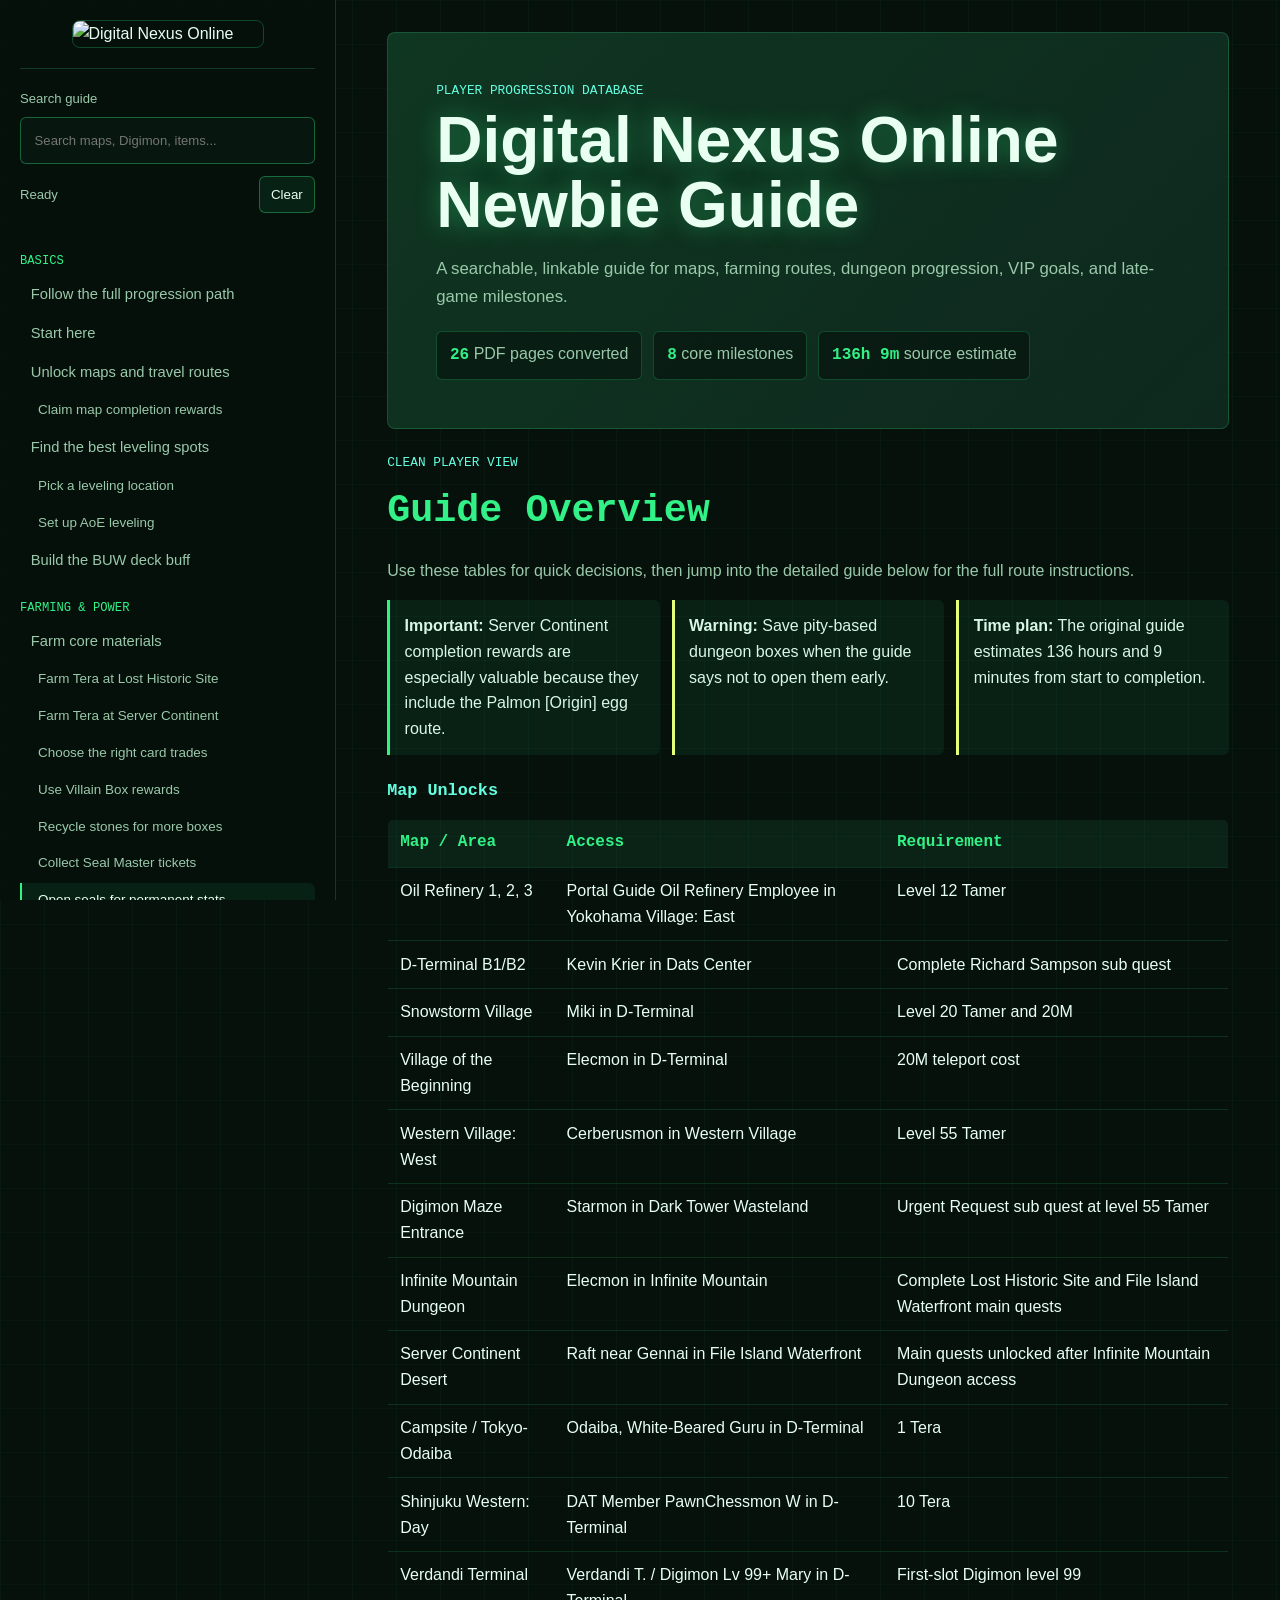
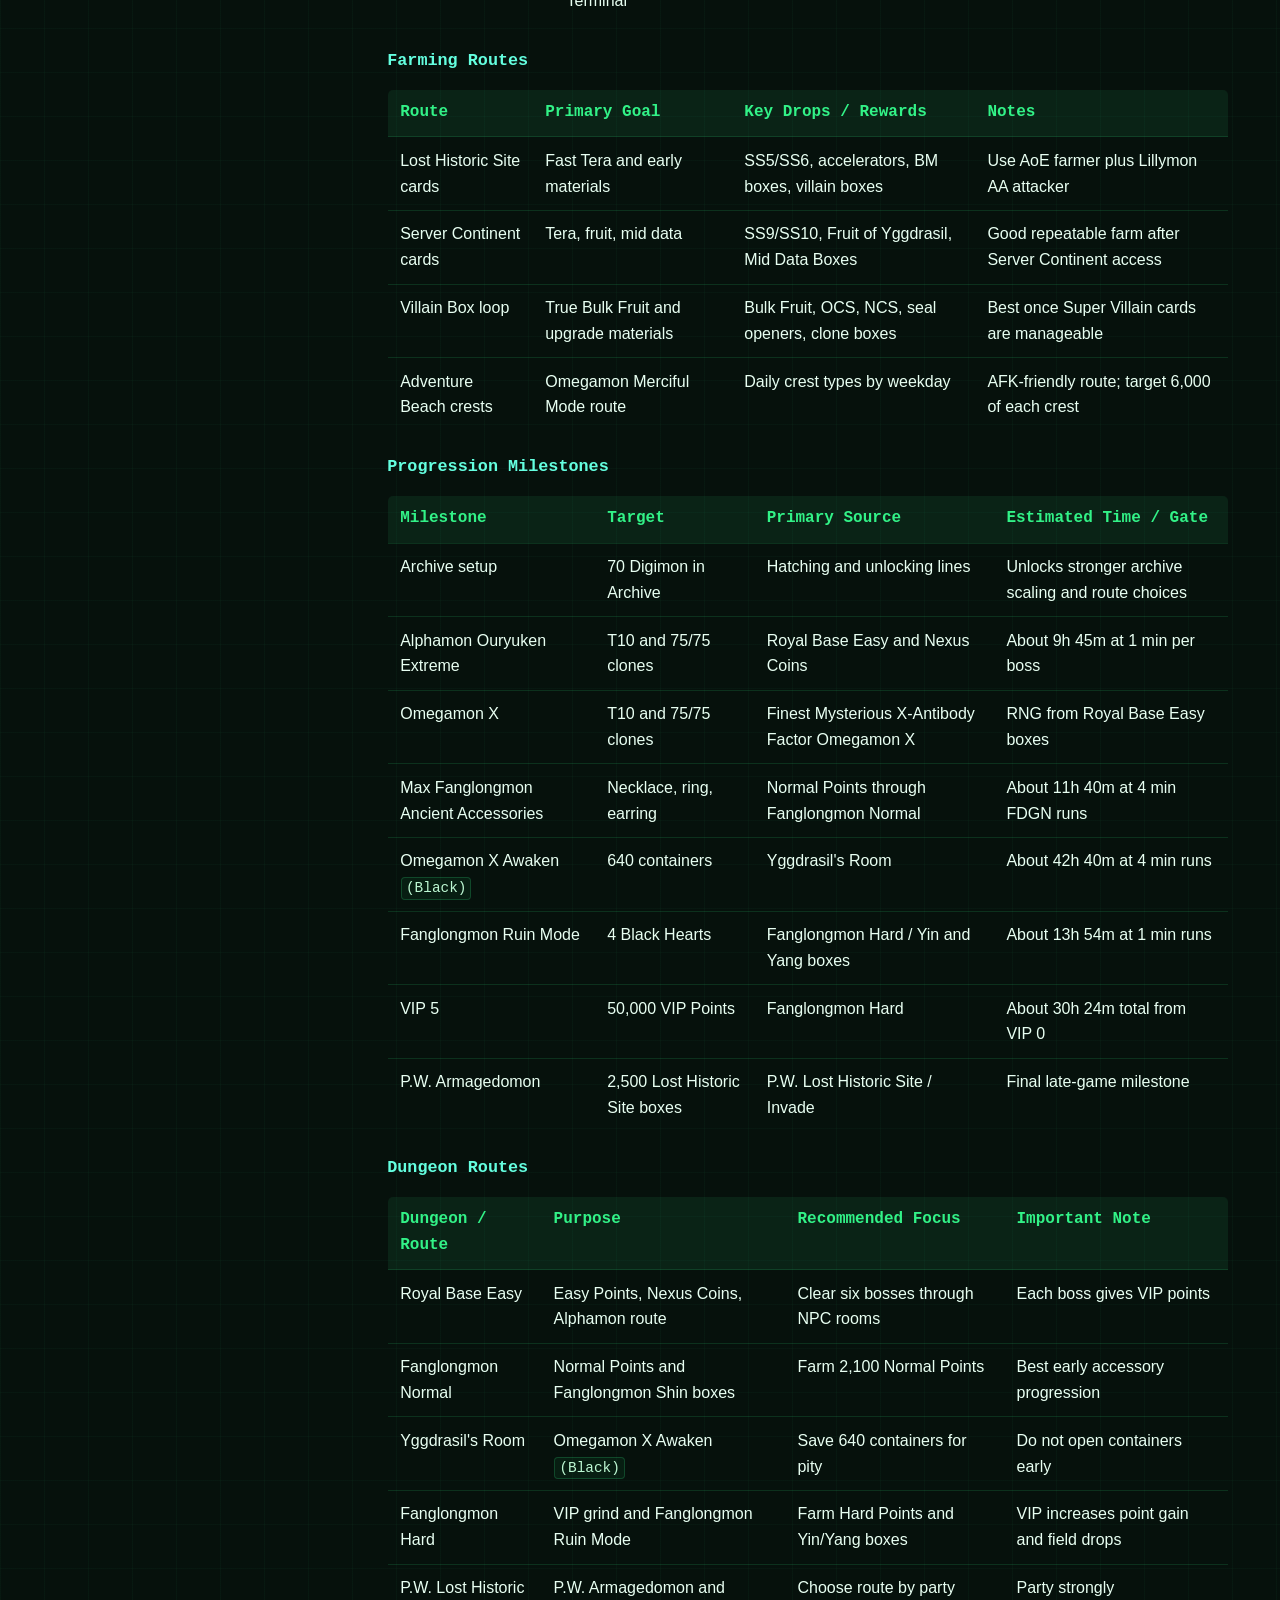
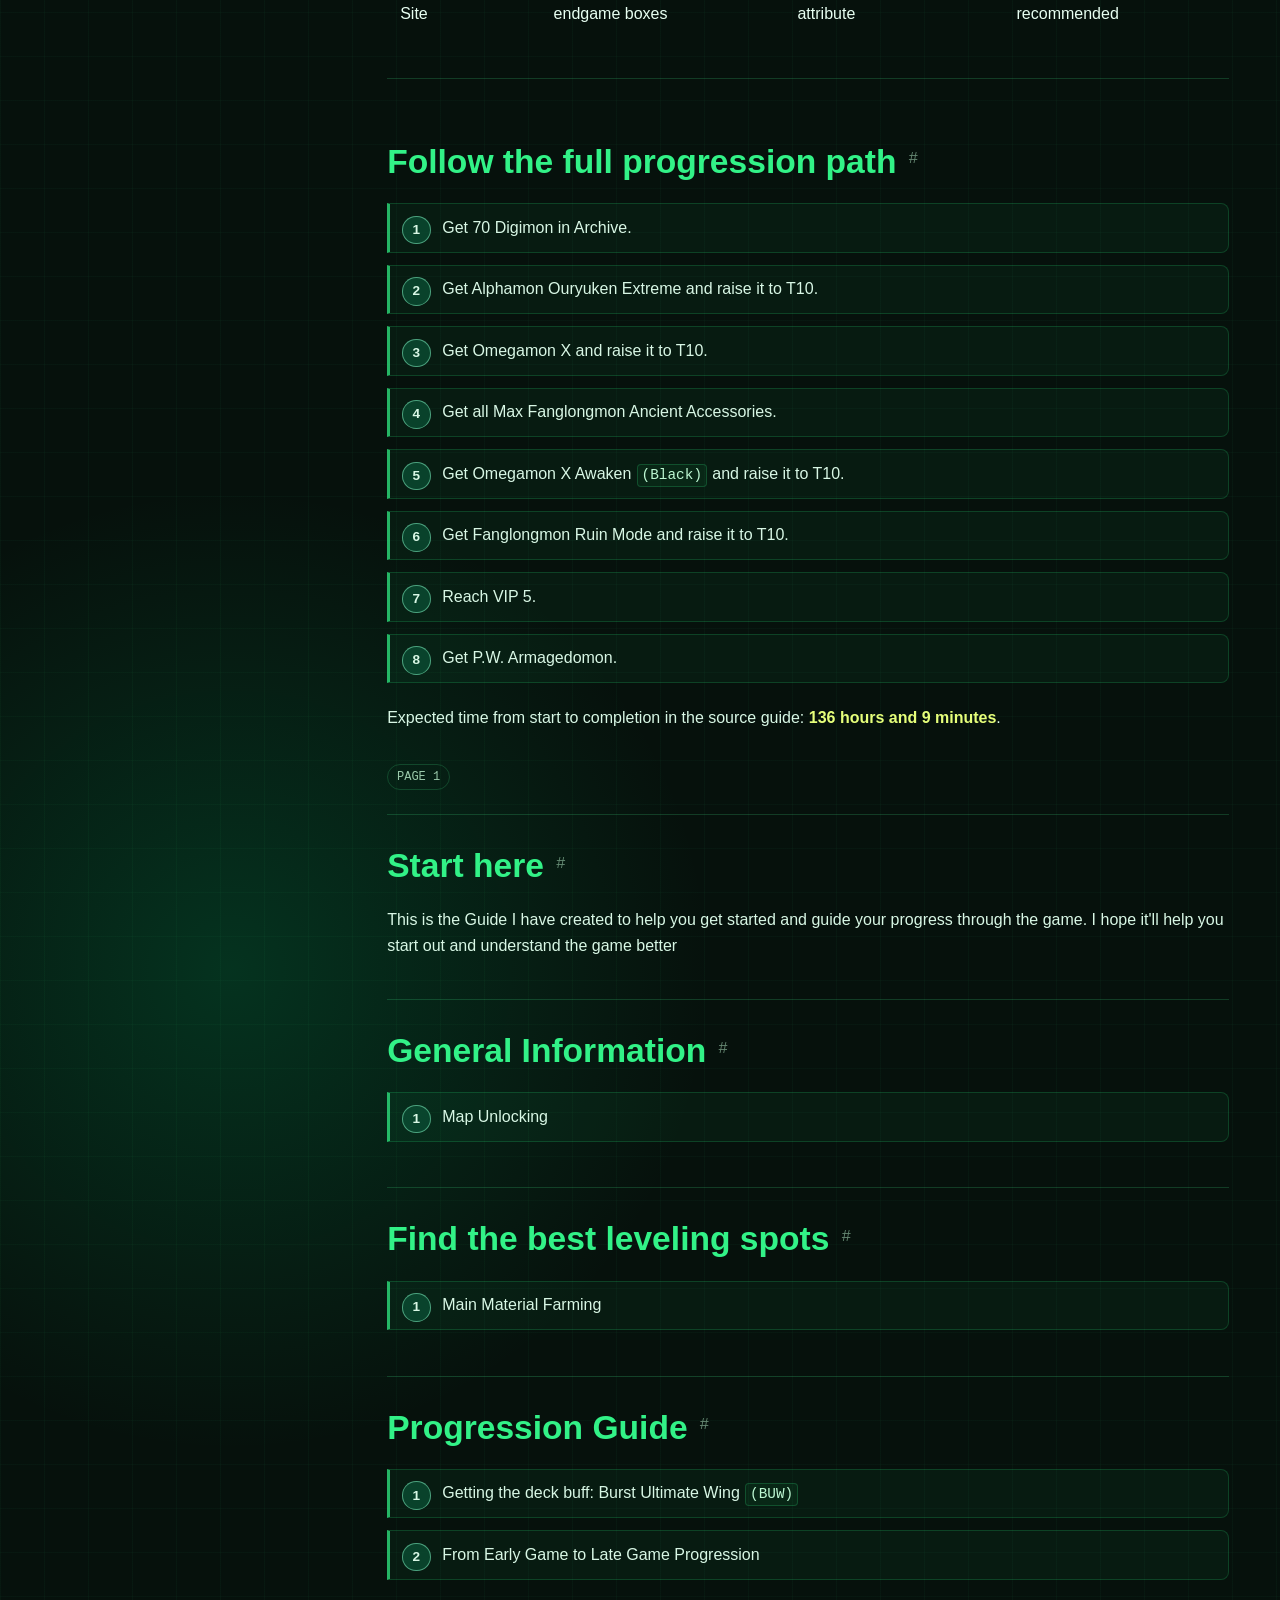
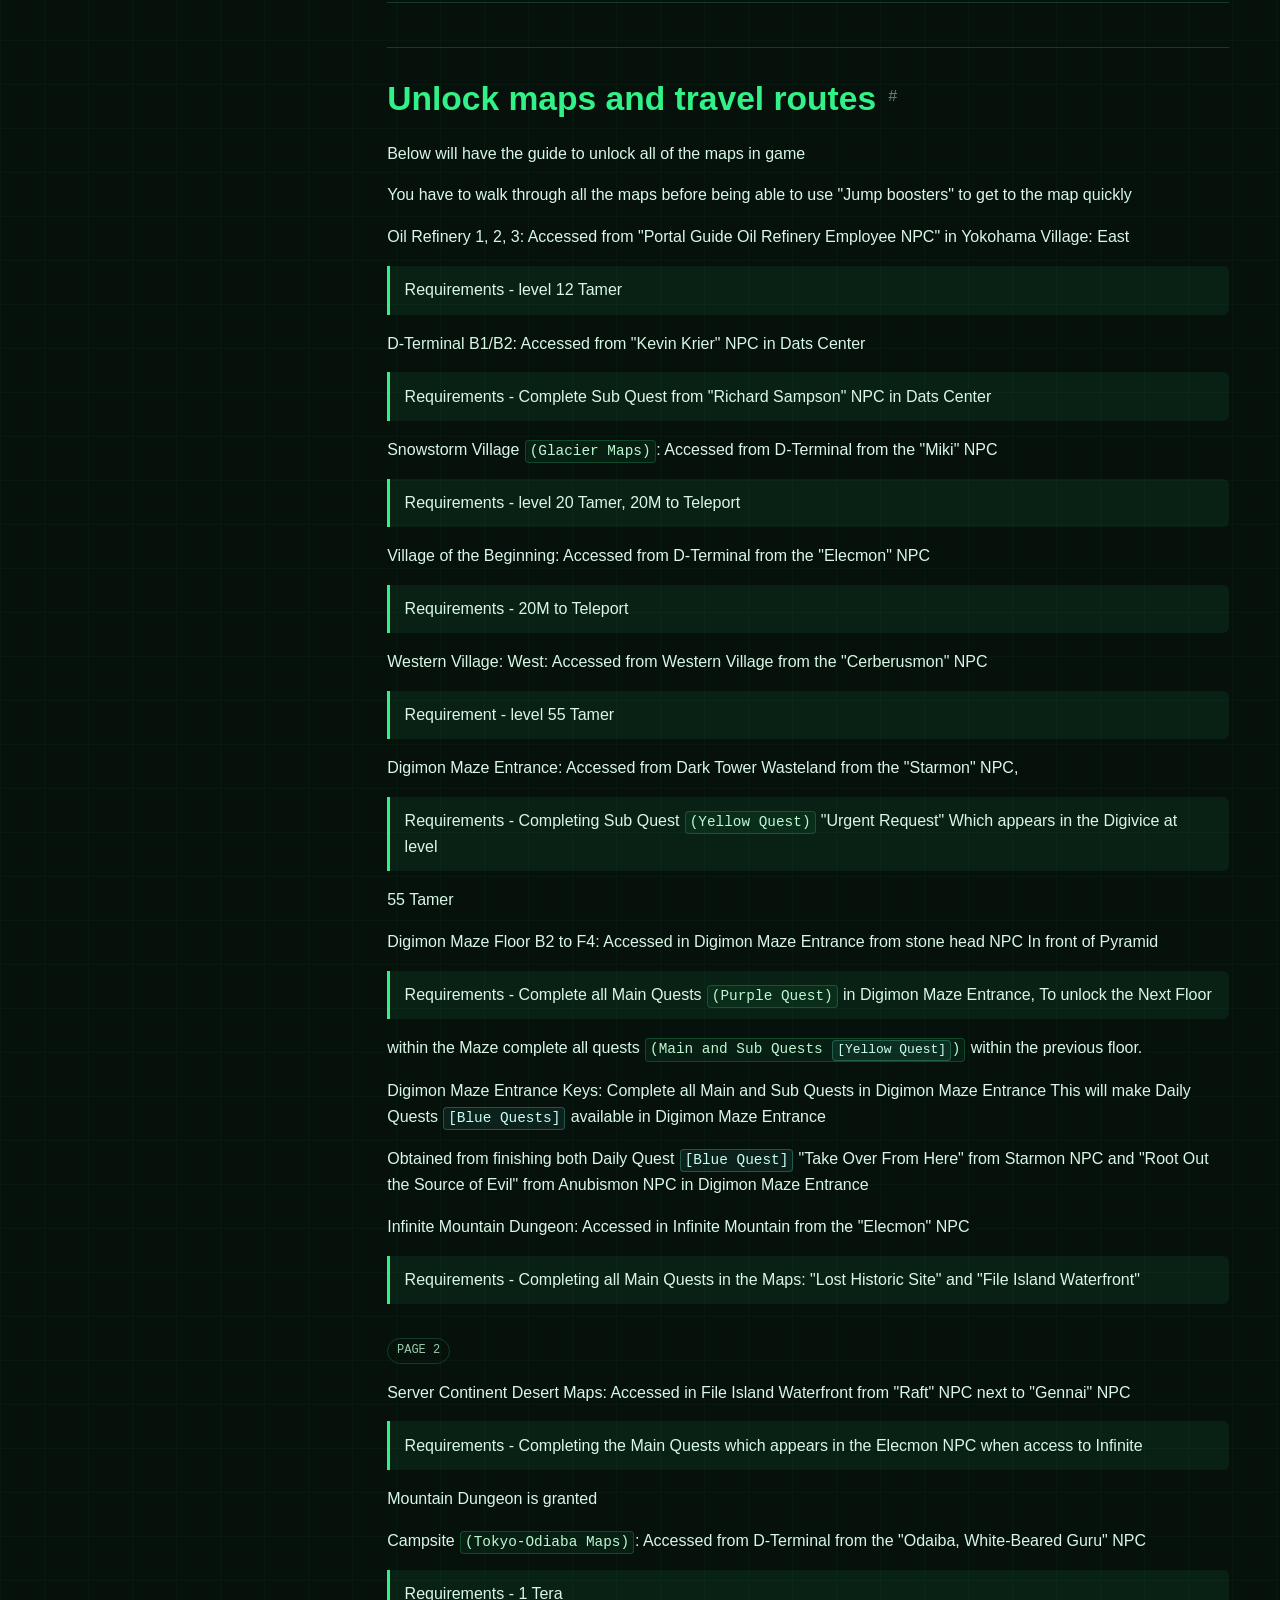
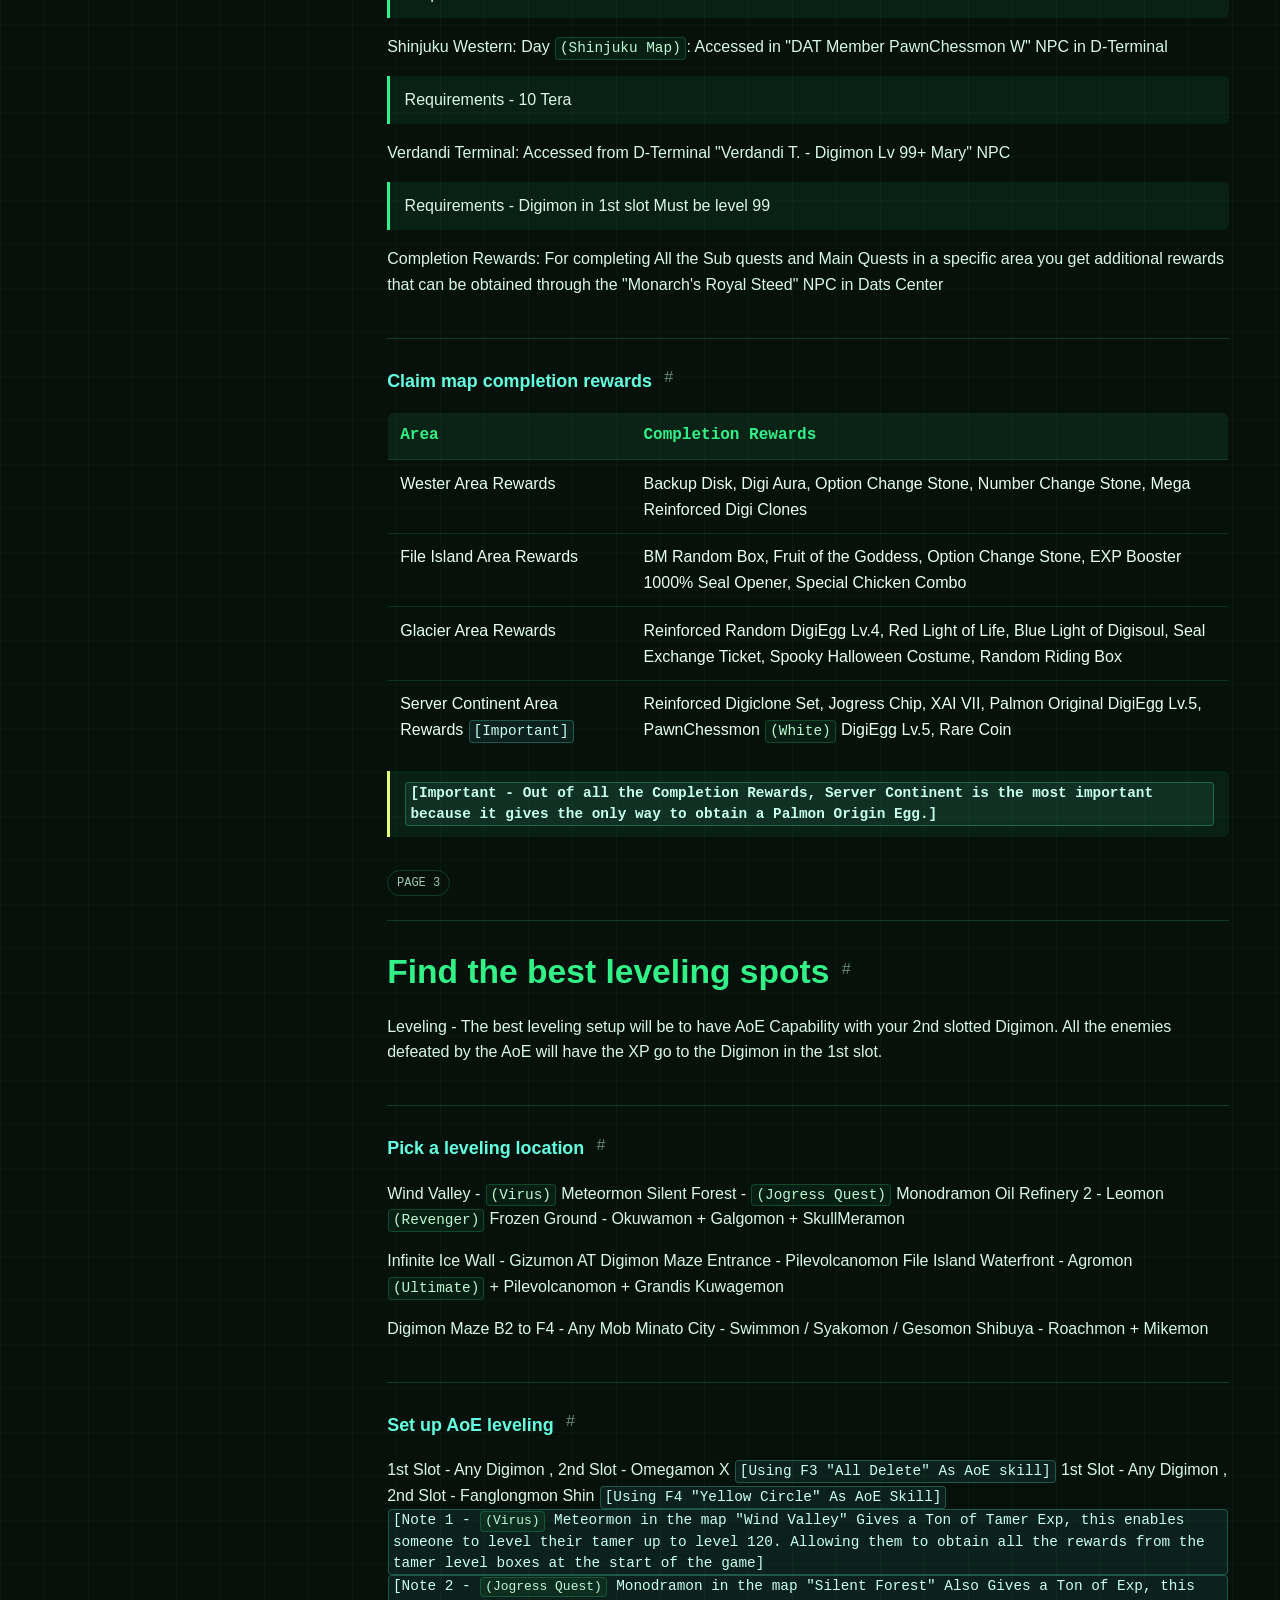
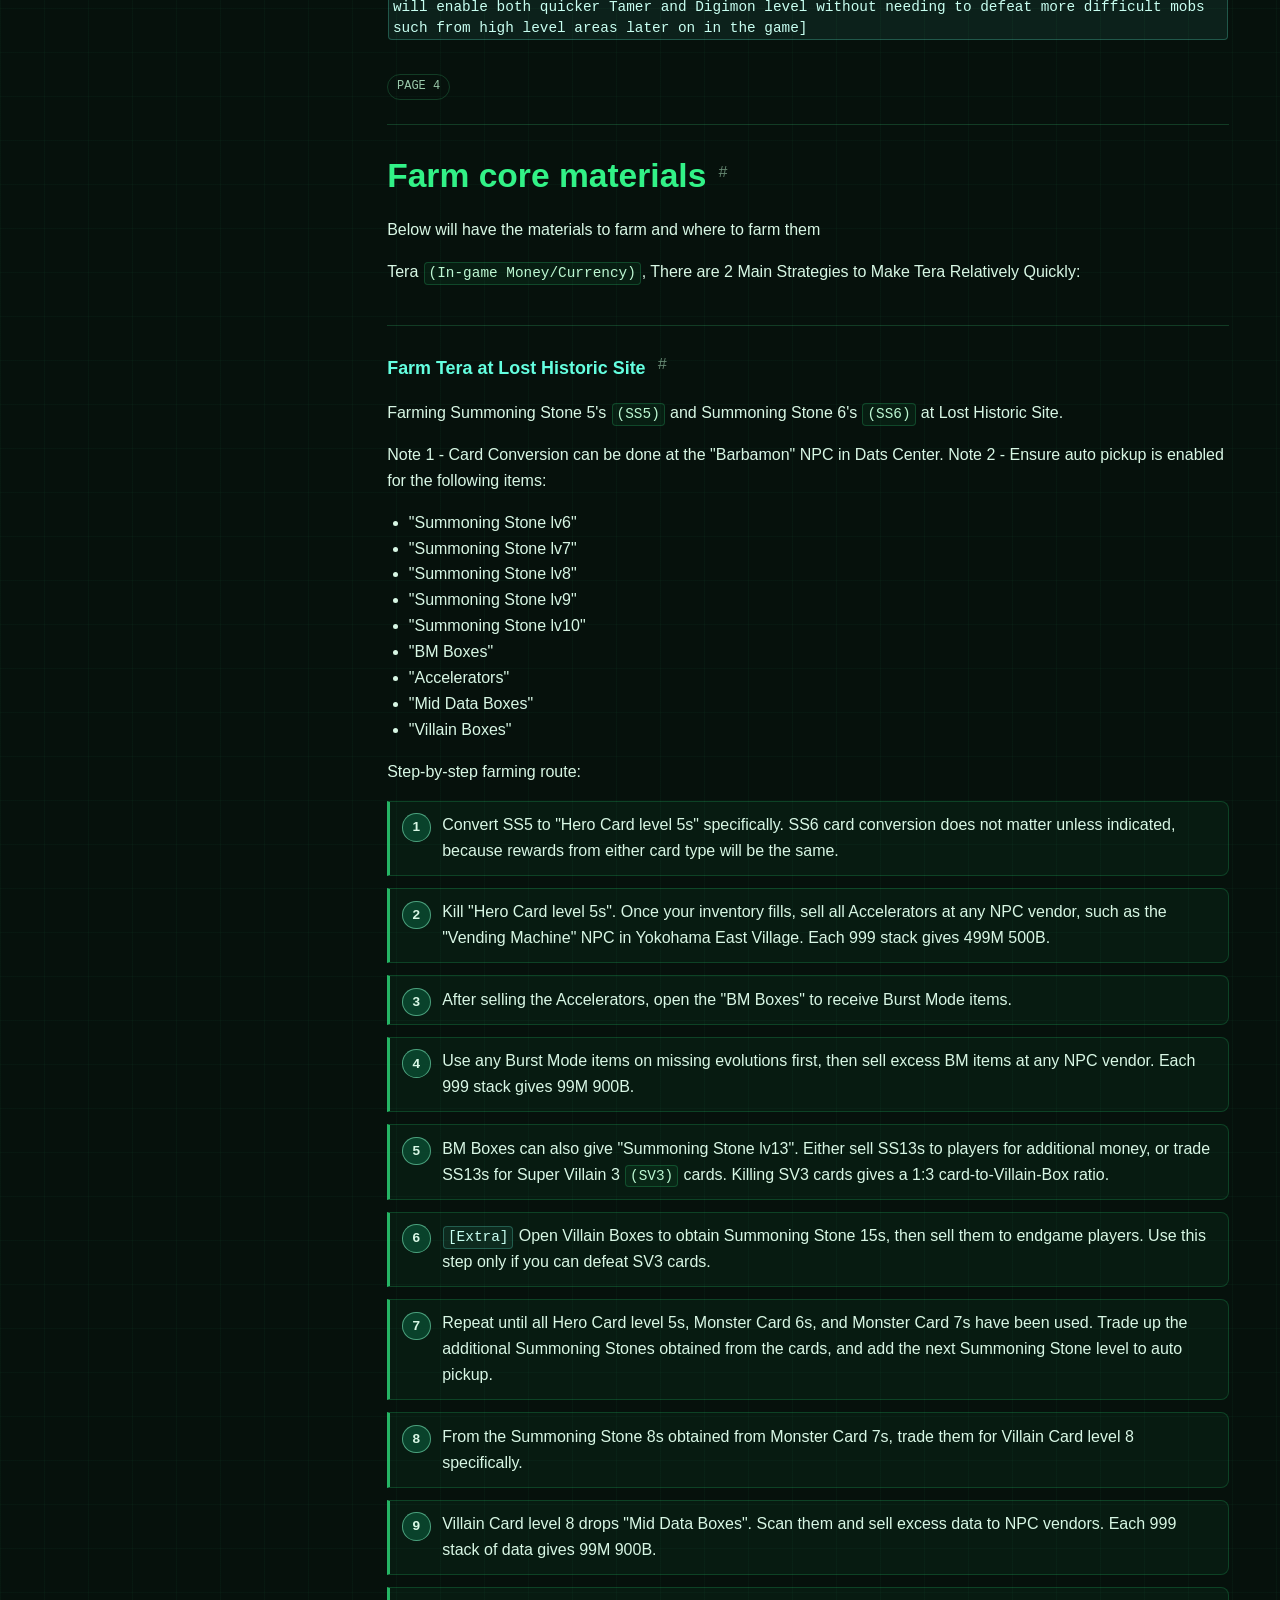
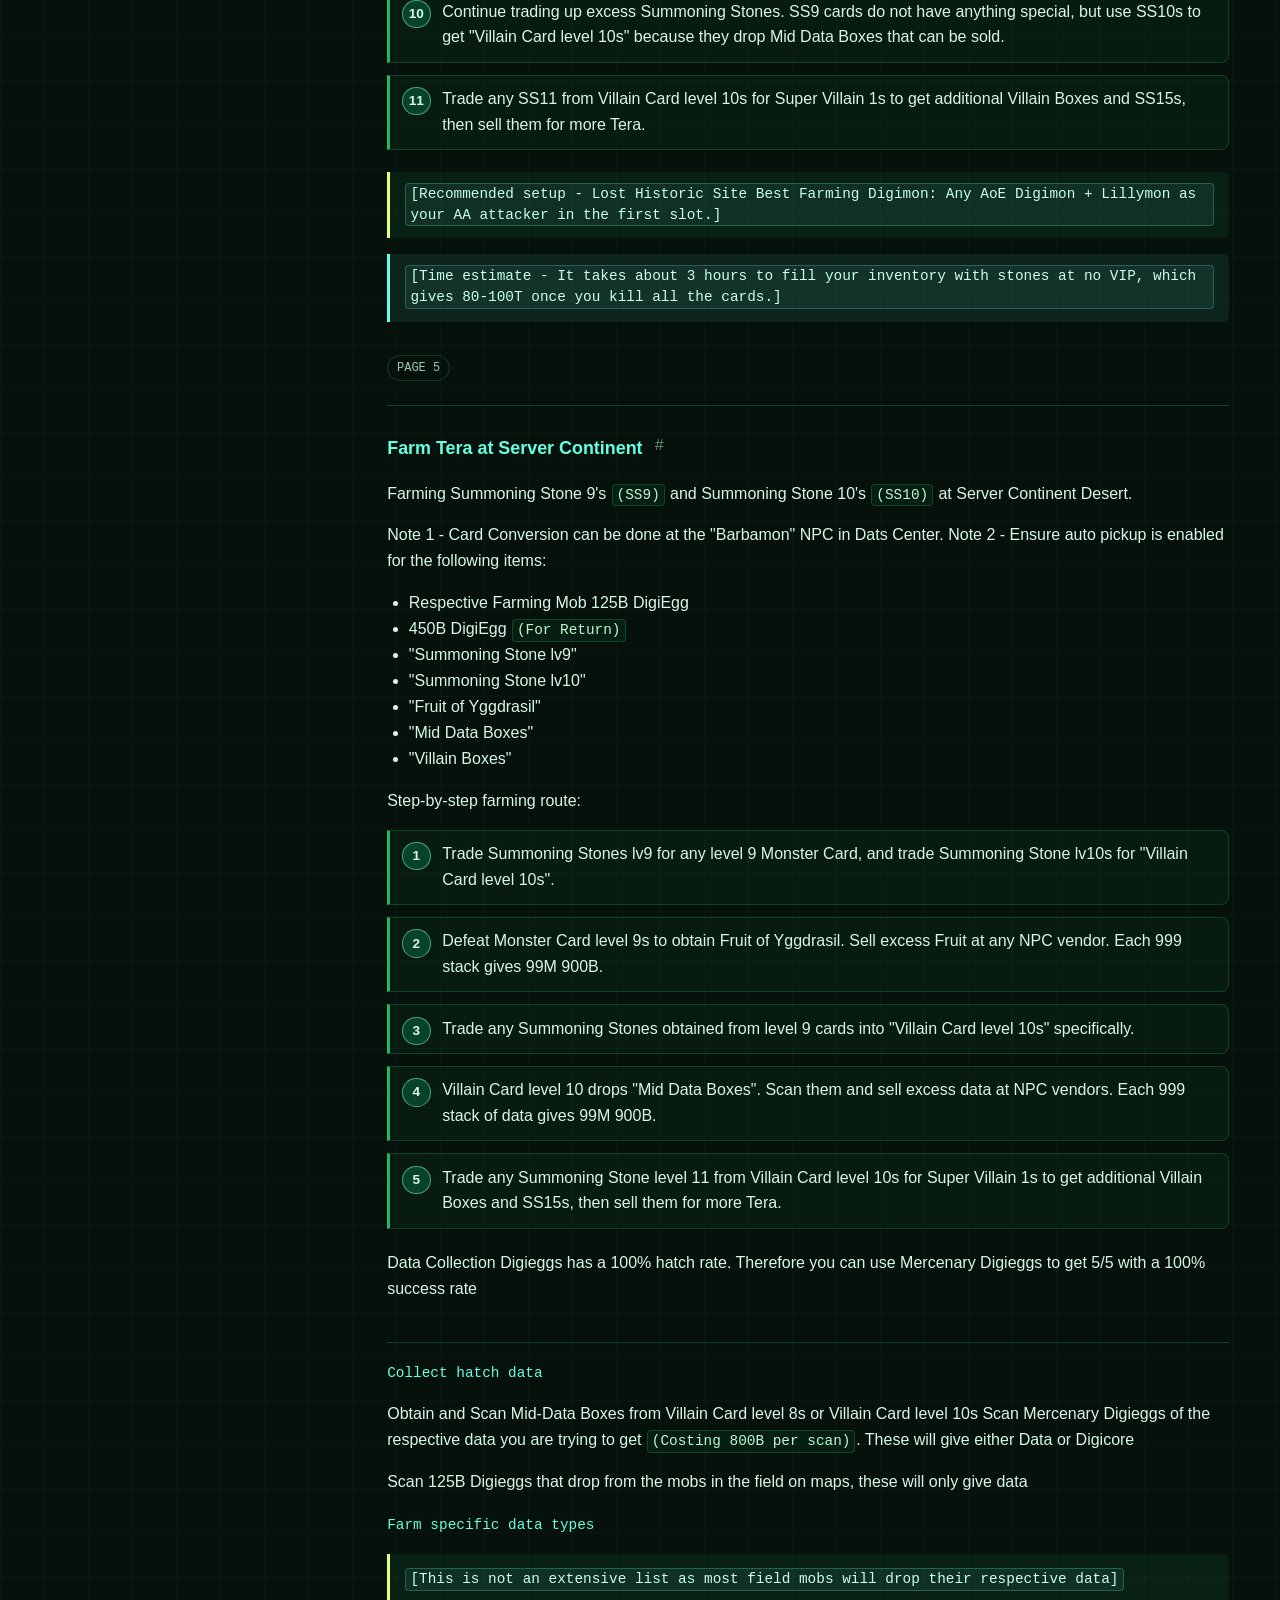
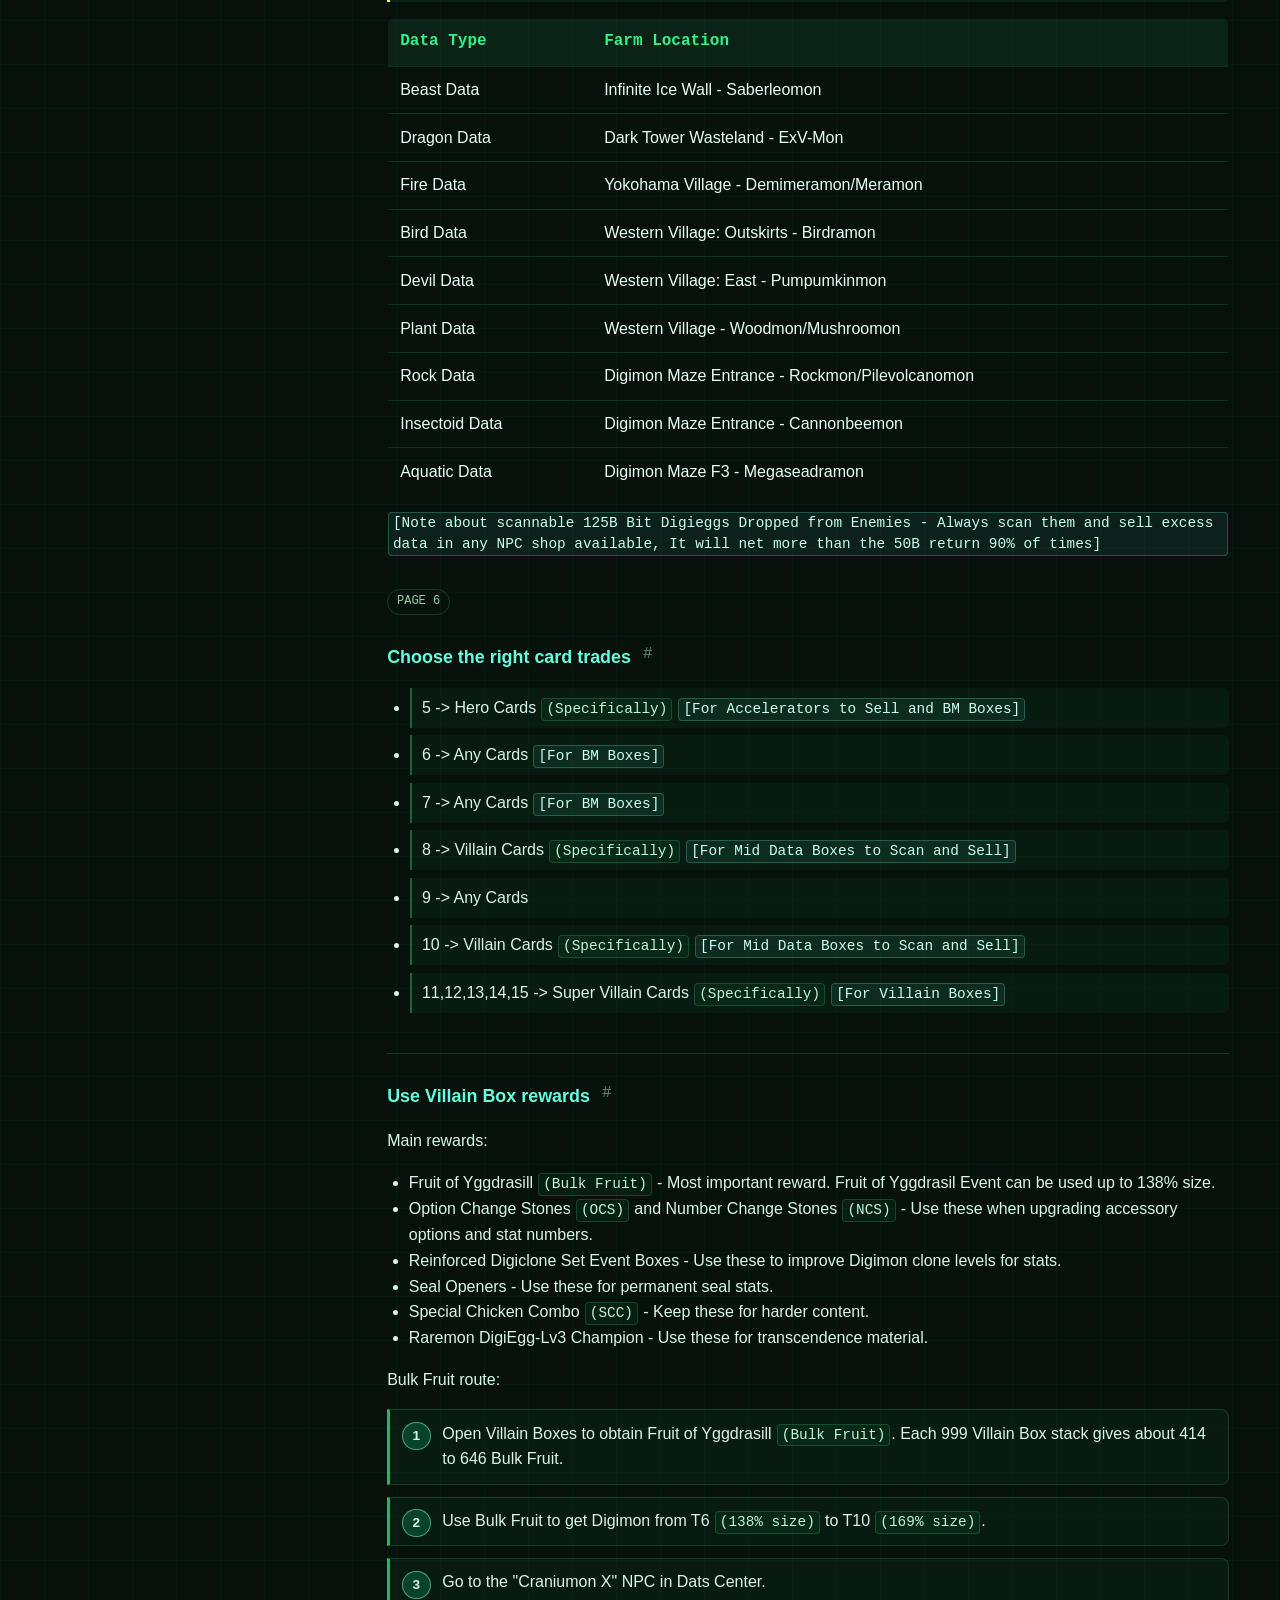
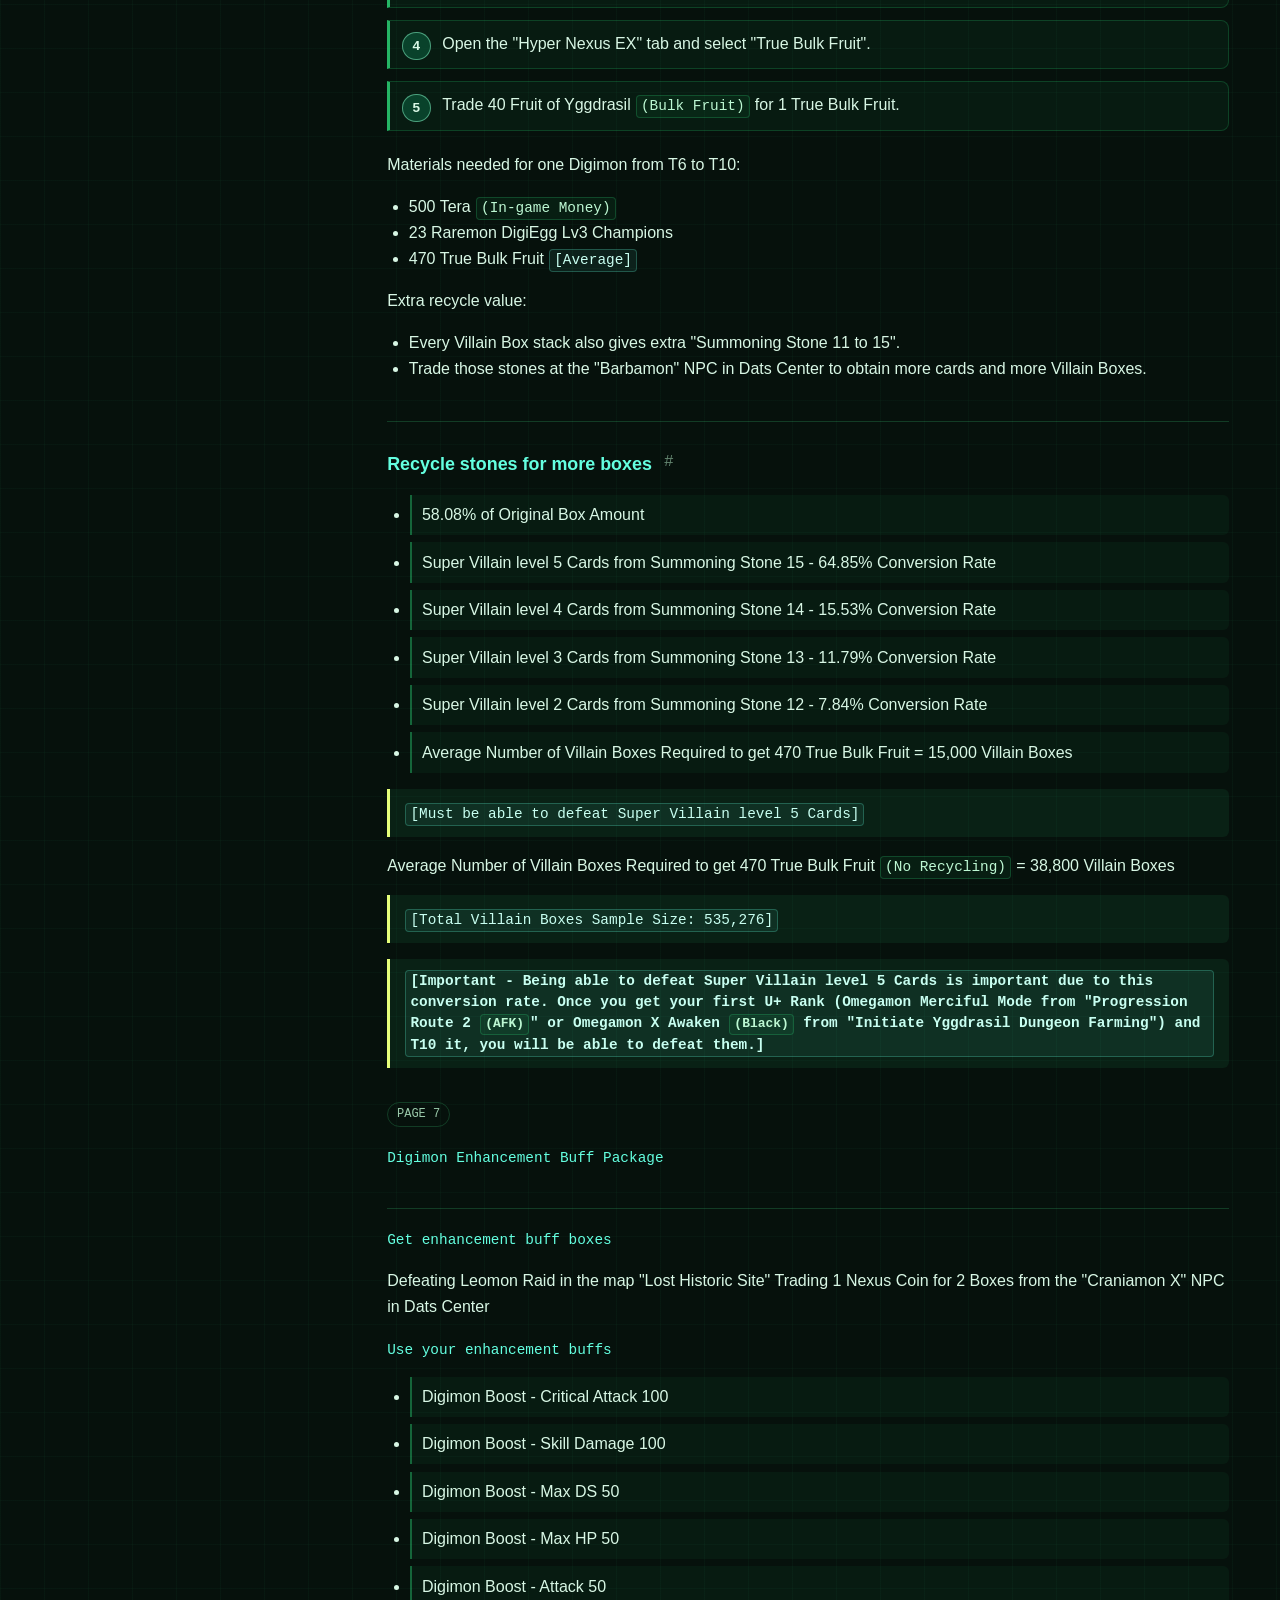
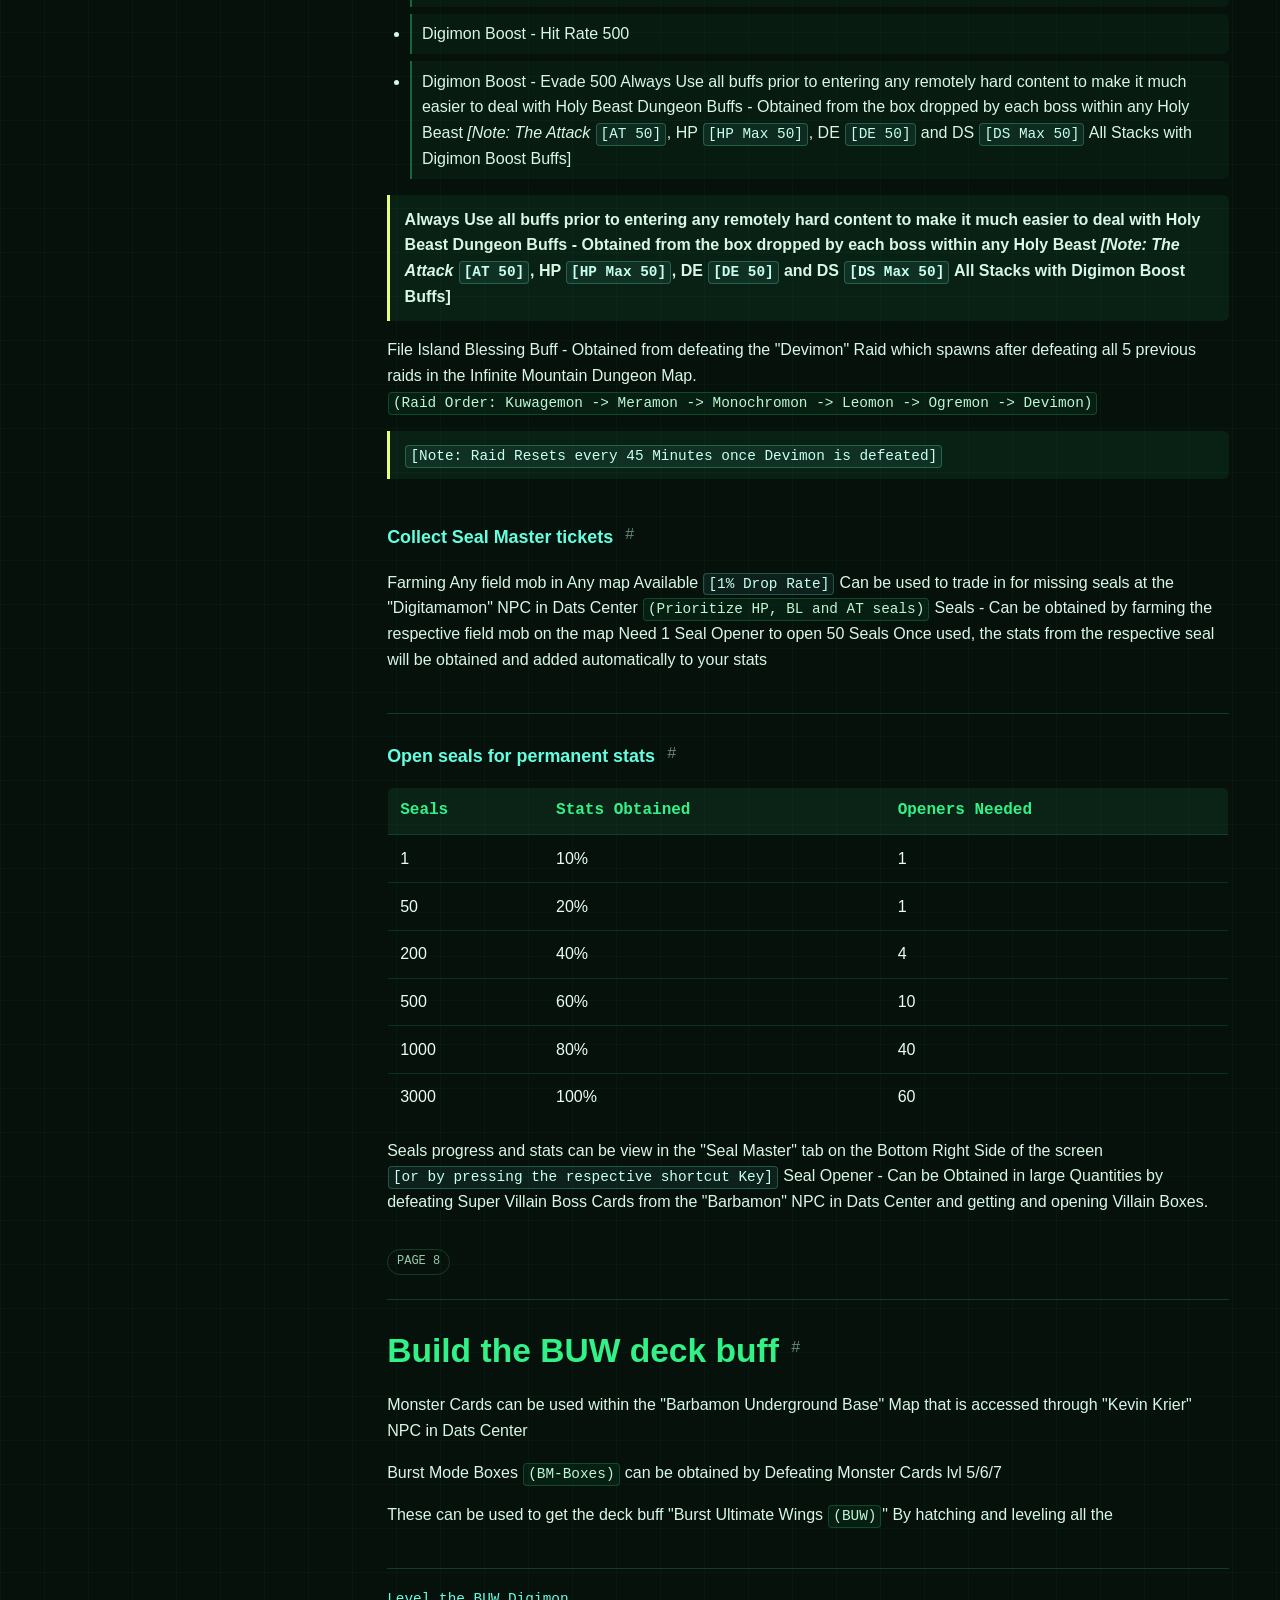
==== commit db77fca5: "Add files via upload" ====
--- a/docs/index.html
+++ b/docs/index.html
@@ -4,17 +4,16 @@
     <meta charset="utf-8">
     <meta name="viewport" content="width=device-width, initial-scale=1">
     <title>Digital Nexus Online Guide</title>
+    <link rel="icon" href="./assets/favicon.ico" sizes="any">
+    <link rel="icon" href="./assets/site-logo.webp" type="image/webp">
+    <link rel="apple-touch-icon" href="./assets/site-logo.webp">
     <link rel="stylesheet" href="./styles.css">
   </head>
   <body>
     <div class="app-shell">
       <aside class="sidebar">
         <a class="brand" href="#top" aria-label="Digital Nexus Online guide home">
-          <span class="brand-mark">DNO</span>
-          <span>
-            <strong>Digital Nexus</strong>
-            <small>Online Guide</small>
-          </span>
+          <img class="brand-logo" src="./assets/site-logo.webp" alt="Digital Nexus Online">
         </a>
         <label class="search-box">
           <span>Search guide</span>
@@ -171,8 +170,7 @@
 <a class="anchor-link" href="#claim-map-completion-rewards" aria-label="Copy link to Claim map completion rewards">#</a>
 </div>
 <table class="data-table"><thead><tr><th>Area</th><th>Completion Rewards</th></tr></thead><tbody><tr><td>Wester Area Rewards</td><td>Backup Disk, Digi Aura, Option Change Stone, Number Change Stone, Mega Reinforced Digi Clones</td></tr><tr><td>File Island Area Rewards</td><td>BM Random Box, Fruit of the Goddess, Option Change Stone, EXP Booster 1000% Seal Opener, Special Chicken Combo</td></tr><tr><td>Glacier Area Rewards</td><td>Reinforced Random DigiEgg Lv.4, Red Light of Life, Blue Light of Digisoul, Seal Exchange Ticket, Spooky Halloween Costume, Random Riding Box</td></tr><tr><td>Server Continent Area Rewards <span class="bracketed">[Important]</span></td><td>Reinforced Digiclone Set, Jogress Chip, XAI VII, Palmon Original DigiEgg Lv.5, PawnChessmon <span class="parenthetical">(White)</span> DigiEgg Lv.5, Rare Coin</td></tr></tbody></table>
-<p class="important">[Important - Out of all the Completion Rewards, Server Continent is the most important as it gives the only</p>
-<p class="guide-line">way to obtain a &quot;Palmon <span class="bracketed">[Origin]</span>&quot; Egg]</p>
+<p class="important"><strong><span class="bracketed">[Important - Out of all the Completion Rewards, Server Continent is the most important because it gives the only way to obtain a Palmon Origin Egg.]</span></strong></p>
 <div class="page-marker">PAGE 3</div>
 </section>
 <section class="guide-section" id="find-the-best-leveling-spots-2" data-title="Find the best leveling spots">
@@ -291,11 +289,34 @@
 <h3>Use Villain Box rewards</h3>
 <a class="anchor-link" href="#use-villain-box-rewards" aria-label="Copy link to Use Villain Box rewards">#</a>
 </div>
-<p class="guide-line">Fruit of Yggdrasill <span class="parenthetical">(Bulk Fruit)</span> - Most Important Fruit of Yggdrasil Event <span class="bracketed">[Max Can be used up to 138% Size]</span> Option Change Stones <span class="parenthetical">(OCS)</span> and Number Change Stones <span class="parenthetical">(NCS)</span> Reinforce Digiclones Set Event <span class="parenthetical">(Boxes)</span> Seal Openers Special Chicken Combo <span class="parenthetical">(SCC)</span> Raremon DigiEgg-Lv3 Champion</p>
-<p class="guide-line">Utilize these items when needed to Upgrade Accessories, Upgrade Digimon Clones levels for stats, Upgrade Digimon Transcend levels and for needed consumable items.</p>
-<p class="guide-line">Fruit of Yggdrasill <span class="parenthetical">(Bulk Fruit)</span> is the Most Important Item You will Obtain 414 Fruit of Yggdrasil <span class="parenthetical">(Bulk Fruit)</span> to 646 Fruit of Yggdrasil <span class="parenthetical">(Bulk Fruit)</span> per stack of Villain Boxes <span class="parenthetical">(Stack = 999 Villain Boxes)</span> Fruit of Yggdrasill <span class="parenthetical">(Bulk Fruits)</span> is used to get Digimon to Transcendence level 10 From the &quot;Craniumon X&quot; NPC in Dats Center Go to the &quot;Hyper Nexus EX&quot; tab, From there select &quot;True Bulk Fruit&quot;</p>
-<p class="guide-line">You will require 40 &quot;Fruit of Yggdrasil <span class="parenthetical">(Bulk Fruit)</span>&quot; To get 1 &quot;True Bulk Fruit Total Required Materials to get 1 Digimon from T6 <span class="parenthetical">(138% Size)</span> to T10 <span class="parenthetical">(169% Size)</span> 500 Tera <span class="parenthetical">(In-game Money)</span> 23 Raremon DigiEgg Lv3 Champions 470 &quot;True Bulk Fruit&quot; <span class="bracketed">[Average]</span></p>
-<p class="guide-line">You will also get extra &quot;Summoning Stone 11 to 15&quot; for every Villain Box Stack used You can trade this in also at the &quot;Barbamon&quot; NPC in Dats Center to obtain cards and get more Villain Boxes</p>
+<p class="guide-line">Main rewards:</p>
+<ul>
+<li>Fruit of Yggdrasill <span class="parenthetical">(Bulk Fruit)</span> - Most important reward. Fruit of Yggdrasil Event can be used up to 138% size.</li>
+<li>Option Change Stones <span class="parenthetical">(OCS)</span> and Number Change Stones <span class="parenthetical">(NCS)</span> - Use these when upgrading accessory options and stat numbers.</li>
+<li>Reinforced Digiclone Set Event Boxes - Use these to improve Digimon clone levels for stats.</li>
+<li>Seal Openers - Use these for permanent seal stats.</li>
+<li>Special Chicken Combo <span class="parenthetical">(SCC)</span> - Keep these for harder content.</li>
+<li>Raremon DigiEgg-Lv3 Champion - Use these for transcendence material.</li>
+</ul>
+<p class="guide-line">Bulk Fruit route:</p>
+<ol>
+<li>Open Villain Boxes to obtain Fruit of Yggdrasill <span class="parenthetical">(Bulk Fruit)</span>. Each 999 Villain Box stack gives about 414 to 646 Bulk Fruit.</li>
+<li>Use Bulk Fruit to get Digimon from T6 <span class="parenthetical">(138% size)</span> to T10 <span class="parenthetical">(169% size)</span>.</li>
+<li>Go to the &quot;Craniumon X&quot; NPC in Dats Center.</li>
+<li>Open the &quot;Hyper Nexus EX&quot; tab and select &quot;True Bulk Fruit&quot;.</li>
+<li>Trade 40 Fruit of Yggdrasil <span class="parenthetical">(Bulk Fruit)</span> for 1 True Bulk Fruit.</li>
+</ol>
+<p class="guide-line">Materials needed for one Digimon from T6 to T10:</p>
+<ul>
+<li>500 Tera <span class="parenthetical">(In-game Money)</span></li>
+<li>23 Raremon DigiEgg Lv3 Champions</li>
+<li>470 True Bulk Fruit <span class="bracketed">[Average]</span></li>
+</ul>
+<p class="guide-line">Extra recycle value:</p>
+<ul>
+<li>Every Villain Box stack also gives extra &quot;Summoning Stone 11 to 15&quot;.</li>
+<li>Trade those stones at the &quot;Barbamon&quot; NPC in Dats Center to obtain more cards and more Villain Boxes.</li>
+</ul>
 </section>
 <section class="guide-section" id="recycle-stones-for-more-boxes" data-title="Recycle stones for more boxes">
 <div class="section-head">
@@ -415,11 +436,23 @@
 <h3>Finish Alphamon X Extreme</h3>
 <a class="anchor-link" href="#finish-alphamon-x-extreme" aria-label="Copy link to Finish Alphamon X Extreme">#</a>
 </div>
-<p class="guide-line">2 Alphamon&#x27;s True Power <span class="bracketed">[200 Nexus Coins Each]</span> The 1st Alphamon&#x27;s True Power item is used on Dorumon <span class="parenthetical">(RaptorDramon)</span> [200 Nexus Coins} The 2nd Alphamon True Power Item is used on Ryudamon <span class="bracketed">[200 Nexus Coins]</span> <span class="bracketed">[Order of Usage doesn&#x27;t matter]</span> Congratulations on getting Alphamon Ouryuken Extreme</p>
-<p class="guide-line"><em><span class="bracketed">[Note - You can utilize the &quot;Lost Historic Site&quot; Guide in section 3. to both get the 500 Tera required, &quot;True Bulk Fruit&quot; and &quot;Reinforced Digiclones Boxes&quot; to T10 Your Alphamon Ouryuken Extreme and get it to 75/75 Digiclones, Using Your Newly Obtained Alphamon Ouryuken Extreme as your AoE Farmer]</span></em></p>
-<p class="guide-line">Alongside doing Royal Base Easy Dungeons You will also obtain &quot;Finest Mysterious X-Antibody Factor Omegamon X&quot; These are the scannable items used to obtain Agumon X, Gabumon X and Omegamon X Even though it&#x27;s not guaranteed you should strive to get and scan as many of them as possible</p>
-<p class="guide-line">If you only do Royal Base Easy Dungeons to get the 2340 Easy Points, You will get 585 Finest Boxes You may not get all items required for Omegamon X within the 585 Boxes Obtained</p>
-<p class="guide-line">If this happens carry on doing Royal Base Easy Dungeons to both get Finest Boxes and Easy Points</p>
+<p class="guide-line">Required items:</p>
+<ul>
+<li>Alphamon&#x27;s True Power x2 <span class="bracketed">[200 Nexus Coins each]</span></li>
+</ul>
+<p class="guide-line">Usage:</p>
+<ol>
+<li>Use the 1st Alphamon&#x27;s True Power on Dorumon <span class="parenthetical">(RaptorDramon)</span> <span class="bracketed">[200 Nexus Coins]</span>.</li>
+<li>Use the 2nd Alphamon&#x27;s True Power on Ryudamon <span class="bracketed">[200 Nexus Coins]</span>.</li>
+<li>Order of usage does not matter.</li>
+</ol>
+<ol>
+<li>Congratulations on getting Alphamon Ouryuken Extreme</li>
+</ol>
+<p class="note"><em><span class="bracketed">[Note - You can use the &quot;Lost Historic Site&quot; guide to get the 500 Tera, True Bulk Fruit, and Reinforced Digiclone Boxes needed to T10 your Alphamon Ouryuken Extreme and get it to 75/75 Digiclones. Use your newly obtained Alphamon Ouryuken Extreme as your AoE farmer.]</span></em></p>
+<p class="guide-line">While running Royal Base Easy Dungeons, you will also obtain &quot;Finest Mysterious X-Antibody Factor Omegamon X&quot;. These scannable items are used to obtain Agumon X, Gabumon X, and Omegamon X. It is not guaranteed, so scan as many as possible.</p>
+<p class="guide-line">If you only run Royal Base Easy Dungeons to get the 2340 Easy Points, you will get 585 Finest Boxes. You may not get every item required for Omegamon X from those 585 boxes.</p>
+<p class="guide-line">If this happens, keep running Royal Base Easy Dungeons to earn both Finest Boxes and Easy Points.</p>
 </section>
 <section class="guide-section" id="spend-extra-easy-points-wisely" data-title="Spend extra Easy Points wisely">
 <div class="section-head">
@@ -440,7 +473,6 @@
 <p class="guide-line">Continue Scanning Finest Mysterious X-Antibody Factor Omegamon X until you get Omegamon X</p>
 <p class="note"><span class="bracketed">[If you still do not get Omegamon X after getting all of the above in excess, I&#x27;m so sorry XD]</span></p>
 <div class="page-marker">PAGE 11</div>
-<p class="guide-line">Part 2</p>
 <p class="goal">Main Goal - Obtaining Max Fanglongmon Ancient Accessories Through Getting 2100 Normal Points Side Goal - Obtaining Fanglongmon <span class="parenthetical">(Shin)</span> Through Farming Fanglongmon <span class="parenthetical">(Normal)</span> Dungeon</p>
 <p class="guide-line">Max Fanglongmon Ancient Accessories sold in the &quot;Jesmon&quot; NPC shop <span class="bracketed">[Normal Points Shop]</span> Is currently the highest quality gear in the game, This is what you will be aiming towards getting before moving to late game.</p>
 <p class="guide-line">The Best Normal Dungeon to farm for Normal Points at VIP 0 will be Fanglongmon Normal Dungeon From the &quot;Gulimon&quot; NPC in D-Terminal, You should be able to access the Fanglongmon Normal Dungeon</p>
@@ -479,14 +511,25 @@
 <a class="anchor-link" href="#roll-the-recommended-accessory-stats" aria-label="Copy link to Roll the recommended accessory stats">#</a>
 </div>
 <ul class="structured-list"><li>Max Fanglongmon Ancient Necklace - Attack Speed %, Basic Attribute %, Basic Attribute %, Skill <span class="bracketed">[+]</span></li><li>Max Fanglongmon Ancient Ring - Skill <span class="bracketed">[+]</span>, Skill <span class="bracketed">[+]</span>, Basic Attribute %, Basic Attribute %</li><li>Max Fanglongmon Ancient Earring - Critical Damage %, Critical Damage %, Skill <span class="bracketed">[+]</span>, Basic Attribute %</li></ul>
-<ul class="structured-list"><li>High Rank</li><li>Digitary Power Stone - Increase Digitary Power for Accessory by 10%</li><li>Amazing Digitary Power Stone - Increase Digitary Power for Accessory by 3% <span class="parenthetical">(2% Decrease if fail)</span> Digitary Power Stone - Chance to Increase Digitary Power for Accessory by 1% <span class="parenthetical">(1% Decrease if fail)</span></li></ul>
-<p class="note"><span class="bracketed">[Power Stone = Increases Digitary Power <span class="parenthetical">(Number Next to &quot;Digitary Power&quot;)</span> of Accessories]</span></p>
-<ul class="structured-list"><li>Digitary Power Stone&quot; to get the last couple of %</li></ul>
-<ul class="structured-list"><li>Digitary Power Stone to get to 200%]</li></ul>
-<ul class="structured-list"><li>Amazing Renewal Increase Stones <span class="parenthetical">(ARIS)</span> - Increase Renewal Number by 5</li><li>High Rank Renewal Increase Stone <span class="parenthetical">(HRIS)</span> - Chance to Increase Renewal Number by 1 <span class="parenthetical">(33% Chance)</span></li></ul>
-<p class="note"><span class="bracketed">[Renewal Increase = Number of times OCS/NCS can be used on Accessories]</span></p>
-<ul class="structured-list"><li>Option Change Stones <span class="parenthetical">(OCS)</span> - Changes all the options on the Accessory</li><li>Number Change Stones <span class="parenthetical">(NCS)</span> - Changes Accessories Stat Number Once applied</li></ul>
-<p class="note"><span class="bracketed">[NCS doesn&#x27;t Need to be Utilized on Max Fanglongmon Ancient Accessories as they already have Max Stats]</span> <span class="bracketed">[OCS is to reroll stats on a accessory, Aim for the stats in &quot;Stat Recommendation&quot; To get Maximum Potential]</span></p>
+<ul class="structured-list"><li>Accessory Upgrade Items:</li></ul>
+<ul>
+<li>High Rank Digitary Power Stone - Increases Digitary Power for an accessory by 10%.</li>
+<li>Amazing Digitary Power Stone - Increases Digitary Power for an accessory by 3%, with a 2% decrease if it fails.</li>
+<li>Digitary Power Stone - Chance to increase Digitary Power for an accessory by 1%, with a 1% decrease if it fails.</li>
+</ul>
+<ul class="structured-list"><li>Digitary Power Stone&quot; to get the last couple of percent. Example: if stuck at 199%, only use Digitary Power Stone to reach 200%.]</li></ul>
+<p class="guide-line">Renewal Increase Items:</p>
+<ul>
+<li>Amazing Renewal Increase Stones <span class="parenthetical">(ARIS)</span> - Increase Renewal Number by 5.</li>
+<li>High Rank Renewal Increase Stone <span class="parenthetical">(HRIS)</span> - Chance to increase Renewal Number by 1 <span class="bracketed">[33% chance]</span>.</li>
+</ul>
+<p class="note"><span class="bracketed">[Renewal Increase = Number of times OCS/NCS can be used on accessories.]</span></p>
+<p class="guide-line">Accessory Reroll Items:</p>
+<ul>
+<li>Option Change Stones <span class="parenthetical">(OCS)</span> - Changes all options on the accessory.</li>
+<li>Number Change Stones <span class="parenthetical">(NCS)</span> - Changes the accessory stat number once applied.</li>
+</ul>
+<p class="note"><span class="bracketed">[NCS does not need to be used on Max Fanglongmon Ancient Accessories because they already have max stats.]</span> <span class="bracketed">[OCS is used to reroll accessory stats. Aim for the stats in &quot;Stat Recommendations&quot; to get maximum potential.]</span></p>
 <p class="guide-line">Once you have gotten all accessories, Congratulations on completing the best Accessory set in the game! You do not need to get all evolution items required for Fanglongmon Shin to complete this step, Once you get all Max Fanglongmon Accessories you are now consider a Mid Game Player.</p>
 <p class="guide-line">You can now Progress into the Mid to Late Game Guide Starting at the &quot;Initiate Farming Yggdrasil&#x27;s Dungeon&quot; Section</p>
 <div class="page-marker">PAGE 13</div>
@@ -646,9 +689,8 @@
 </ol>
 <p class="guide-line">&quot;Yin and Yang Boxes <span class="parenthetical">(Fanglongmon)</span>&quot;. You will need 4 of these items</p>
 <ol>
-<li>The 1st Fanglongmon&#x27;s Black Heart will need to be used on Baihumon, The 2nd Fanglongmon&#x27;s Black Heart</li>
-</ol>
-<p class="guide-line">will need to be used on Zhuqiaomon, The 3rd Fanglongmon&#x27;s Black Heart will need to be used on Xuanwumon, The 4th Fanglongmon&#x27;s Black Heart will need to be used on Qinglongmon. <span class="bracketed">[Order of Usage doesn&#x27;t matter]</span></p>
+<li>Use the Fanglongmon&#x27;s Black Heart items on Baihumon, Zhuqiaomon, Xuanwumon, and Qinglongmon. The order of usage does not matter.</li>
+</ol>
 <div class="page-marker">PAGE 17</div>
 <p class="guide-line">5). Congratulations on getting Fanglongmon Ruin Mode! <em><span class="bracketed">[Note - You can utilize the &quot;Lost Historic Site&quot; Guide in section 3. to both get the 500 Tera required, &quot;True Bulk Fruit&quot; and &quot;Reinforced Digiclones Boxes&quot; to T10 Your Fanglongmon Ruin Mode and get it to 75/75 Digiclones]</span></em> <em><span class="bracketed">[Note 2 - If you picked the Omegamon Merciful Mode Route and have him, You should continue using Omegamon Merciful Mode over Fanglongmon Ruin Mode for the remaining FDGH grind]</span></em></p>
 <p class="time-estimate"><span class="bracketed">[Total time to get Fanglongmon Ruin Mode with runs taking 1 Minute = 13 Hours and 54 Minutes]</span></p>
@@ -672,10 +714,24 @@
 <h3>Choose a Normal dungeon farm</h3>
 <a class="anchor-link" href="#choose-a-normal-dungeon-farm" aria-label="Copy link to Choose a Normal dungeon farm">#</a>
 </div>
-<p class="guide-line">Royal Base <span class="parenthetical">(Normal)</span> <span class="bracketed">[Room 1 only]</span> - Accessed by talking to the &quot;Ulforce-Veedramon X&quot; NPC in D-Terminal <span class="parenthetical">(24 Points each per Boss)</span> Fanglongmon Dungeon <span class="parenthetical">(Normal)</span> - Accessed by talking to the &quot;Gulimon&quot; NPC in D-Terminal <span class="parenthetical">(35 Normal Points Per Run)</span> Best Digimon for Royal Base <span class="parenthetical">(Normal)</span> - Gankomon X <span class="parenthetical">(SSS)</span> <span class="bracketed">[T10]</span> Craniamon X <span class="parenthetical">(SSS)</span> <span class="bracketed">[T10]</span> <em><span class="bracketed">[Note - To farm Royal Base Normal effectively and faster than Fanglongmon Dungeon, You will have to T10 these Digimon which may take some time]</span></em></p>
-<p class="guide-line">Best Easily Obtainable Digimon for Fanglongmon Dungeon <span class="parenthetical">(Normal)</span> - Fanglongmon <span class="parenthetical">(SSS)</span> <span class="bracketed">[T10]</span> Black-MetalGarurumon <span class="bracketed">[A+]</span> / Black-WarGreymon <span class="bracketed">[A+]</span> <span class="parenthetical">(T10)</span> <em><span class="bracketed">[Note - You should already have both of the above Digimon to T10 as they are on the same line as the respective U+ Rank Digimon you have been using up onto this point]</span></em></p>
-<p class="important">[Important - Unless utilizing Advanced Skill Breaking <span class="parenthetical">(ASB)</span> actively, Utilizing Skills in Normal Dungeon with</p>
-<p class="guide-line">SSS+ Rank and below Digimon only leads to a very marginal damage Increase, therefore utilizing only Auto Attacking <span class="parenthetical">(AA)</span> is normally more beneficial for completing Easy/Normal Dungeons]</p>
+<p class="guide-line">Normal dungeon options:</p>
+<ul>
+<li>Royal Base <span class="parenthetical">(Normal)</span> <span class="bracketed">[Room 1 only]</span> - Accessed by talking to the &quot;Ulforce-Veedramon X&quot; NPC in D-Terminal. Gives 24 points per boss.</li>
+<li>Fanglongmon Dungeon <span class="parenthetical">(Normal)</span> - Accessed by talking to the &quot;Gulimon&quot; NPC in D-Terminal. Gives 35 Normal Points per run.</li>
+</ul>
+<p class="guide-line">Best Digimon for Royal Base <span class="parenthetical">(Normal)</span>:</p>
+<ul>
+<li>Gankomon X <span class="parenthetical">(SSS)</span> <span class="bracketed">[T10]</span></li>
+<li>Craniamon X <span class="parenthetical">(SSS)</span> <span class="bracketed">[T10]</span></li>
+</ul>
+<p class="note"><em><span class="bracketed">[Note - To farm Royal Base Normal effectively and faster than Fanglongmon Dungeon, you will have to T10 these Digimon, which may take some time.]</span></em></p>
+<p class="guide-line">Best Easily Obtainable Digimon for Fanglongmon Dungeon <span class="parenthetical">(Normal)</span>:</p>
+<ul>
+<li>Fanglongmon <span class="parenthetical">(SSS)</span> <span class="bracketed">[T10]</span></li>
+<li>Black-MetalGarurumon <span class="bracketed">[A+]</span> / Black-WarGreymon <span class="bracketed">[A+]</span> <span class="parenthetical">(T10)</span></li>
+</ul>
+<p class="note"><em><span class="bracketed">[Note - You should already have both of the above Digimon at T10 because they are on the same line as the respective U+ Rank Digimon you have been using up to this point.]</span></em></p>
+<p class="important"><strong><span class="bracketed">[Important - Unless actively using Advanced Skill Breaking <span class="parenthetical">(ASB)</span>, using skills in Normal Dungeon with SSS+ Rank and below Digimon only gives a marginal damage increase. Auto Attacking <span class="parenthetical">(AA)</span> is normally more beneficial for completing Easy/Normal Dungeons.]</span></strong></p>
 <p class="guide-line"><em><span class="bracketed">[Note - Ensure you have the deck buff &quot;Burst Ultimate Wings&quot; at this point and make sure to utilize it whilst farming these dungeon]</span></em></p>
 <p class="time-estimate"><span class="bracketed">[Total time to obtain 2100 Normal Points with runs FDGN taking 3 Minutes = 3 Hours ]</span> <span class="bracketed">[Total time to obtain 2100 Normal Points with each RBN Boss Taking 1 Minute = 1 Hour 28 Minutes]</span></p>
 <p class="guide-line">Once You have 700 Normal Points Within Dats Center go to the &quot;Jesmon&quot; NPC Ensure you are in the &quot;Rare&quot; Section in the Menu Select &quot;Max Fanglongmon Ancient Necklace&quot;. Each Accessory requires 700 Points, you will need 2100 Repeat for when you have 700 points again, for the remaining accessory types until you have all of them</p>
@@ -727,8 +783,8 @@
 </div>
 <ul class="boss-list"><li>Zeed Millenniummon - <span class="bracketed">[VI/Dark]</span> <span class="bracketed">[VA/Light Weak]</span></li><li>DANGER <span class="parenthetical">(Jack&#x27;s Trial)</span> Armagemon <span class="parenthetical">(Nexus)</span> - <span class="bracketed">[UN/Steel]</span> <span class="bracketed">[No Weak Attribute/Thunder]</span></li><li>Death-X-Mon <span class="parenthetical">(X-Anti)</span> - <span class="bracketed">[VI/Dark]</span> <span class="bracketed">[VA/Light Weak]</span></li><li><span class="parenthetical">(Fear)</span> Omegamon Anti-Nexus - <span class="bracketed">[VI/Dark]</span> <span class="bracketed">[VA/Light Weak]</span></li><li>Omegamon Alter-S - <span class="bracketed">[VI/Light]</span> <span class="bracketed">[VA/Steel Weak]</span></li><li><span class="parenthetical">(Dark Side)</span> Omegamon Alter-B - <span class="bracketed">[VI/Dark]</span> <span class="bracketed">[VA/Light Weak]</span></li><li>Omegamon Zwart-D - <span class="bracketed">[VI/Dark]</span> <span class="bracketed">[VA/Light Weak]</span></li><li><span class="parenthetical">(Lucemon X&#x27;s Follower)</span> Barbamon X - <span class="bracketed">[VI/Dark]</span> <span class="bracketed">[VA/Light Weak]</span></li></ul>
 <p class="guide-line">Without defeating P.W. Armagemon - 7 Boxes Per Run <span class="bracketed">[1 Minute and 10 Seconds per Boss]</span> With defeating P.W. Armagemon - 10 Boxes Per Run <span class="bracketed">[1 Minute and 10 Seconds per Boss, 1 Minute for Arma]</span></p>
-<p class="time-estimate"><span class="bracketed">[Total time to get 2500 Lost Historic Site Boxes defeating VA Weak bosses = 48 Hours and 37 Minutes]</span> [Total time to get 2500 Lost Historic Site Boxes defeating VA Weak bosses + Arma = 38 Hours and 11</p>
-<p class="guide-line">Minutes] <span class="parenthetical">(Can be Significantly Reduced by this route with a party, preferably someone with P .W. Armagedomon initiate boss first, as well as increasing your stats through increasing SK%, Read below for ways to Increase SK%)</span></p>
+<p class="time-estimate"><span class="bracketed">[Total time to get 2500 Lost Historic Site Boxes defeating VA Weak bosses = 48 Hours and 37 Minutes]</span> <span class="bracketed">[Total time to get 2500 Lost Historic Site Boxes defeating VA Weak bosses + Arma = 38 Hours and 11 Minutes]</span></p>
+<p class="guide-line"><span class="parenthetical">(Can be significantly reduced with a party, preferably with someone using P.W. Armagedomon to initiate the boss first, and by increasing your stats through SK%. Read below for ways to increase SK%.)</span></p>
 <div class="page-marker">PAGE 21</div>
 </section>
 <section class="guide-section" id="run-the-vi-party-route" data-title="Run the VI party route">
@@ -739,8 +795,8 @@
 <p class="guide-line"><em><span class="bracketed">[Note - This is the shortest path and will likely be the one you take if your using Omegamon X Awaken <span class="parenthetical">(Black)</span> and Fanglongmon <span class="parenthetical">(Ruin Mode)</span>]</span></em></p>
 <ul class="boss-list"><li>Rafflesimon - <span class="bracketed">[DA/Wood]</span> <span class="bracketed">[VI/Wind Weak]</span></li><li>DANGER <span class="parenthetical">(Jack&#x27;s Trial)</span> Armagemon <span class="parenthetical">(Nexus)</span> - <span class="bracketed">[UN/Steel]</span> <span class="bracketed">[No Weak Attribute/Thunder]</span></li><li>Fanglongmon <span class="parenthetical">(Shin)</span> - <span class="bracketed">[DA/Light]</span> <span class="bracketed">[VI/Steel Weak]</span></li><li><span class="parenthetical">(Raid Boss)</span> Kuzuhamon - Miko Mode - <span class="bracketed">[DA/Light]</span> <span class="bracketed">[VI/Steel Weak]</span></li><li><span class="parenthetical">(Ruin Mode)</span> Fanglongmon - <span class="bracketed">[DA/Dark]</span> <span class="bracketed">[VI/Light Weak]</span></li></ul>
 <p class="guide-line">Without defeating P.W. Armagemon - 4 Boxes Per Run <span class="bracketed">[1 Minute per Boss]</span> With defeating P.W. Armagemon - 7 Boxes Per Run <span class="bracketed">[1 Minute per Boss, 1 Minute for Arma]</span></p>
-<p class="time-estimate"><span class="bracketed">[Total time to get 2500 Lost Historic Site Boxes defeating VI Weak bosses = 41 Hours and 40 Minutes]</span> [Total time to get 2500 Lost Historic Site Boxes defeating VI Weak Bosses + Arma = 29 Hours and 45</p>
-<p class="guide-line">Minutes] <span class="parenthetical">(Can be Significantly Reduced by this route with a party, preferably someone with P .W. Armagedomon initiate boss first, as well as increasing your stats through increasing SK%, Read below for ways to Increase SK%)</span></p>
+<p class="time-estimate"><span class="bracketed">[Total time to get 2500 Lost Historic Site Boxes defeating VI Weak bosses = 41 Hours and 40 Minutes]</span> <span class="bracketed">[Total time to get 2500 Lost Historic Site Boxes defeating VI Weak Bosses + Arma = 29 Hours and 45 Minutes]</span></p>
+<p class="guide-line"><span class="parenthetical">(Can be significantly reduced with a party, preferably with someone using P.W. Armagedomon to initiate the boss first, and by increasing your stats through SK%. Read below for ways to increase SK%.)</span></p>
 </section>
 <section class="guide-section" id="run-the-da-party-route" data-title="Run the DA party route">
 <div class="section-head">
@@ -749,10 +805,9 @@
 </div>
 <ul class="boss-list"><li>Imperialdramon Fighter Mode <span class="parenthetical">(Raid)</span> - <span class="bracketed">[VA/Light]</span> <span class="bracketed">[DA/Steel Weak]</span></li><li>Omegamon Merciful Mode <span class="parenthetical">(Summon Boss)</span> - <span class="bracketed">[VA/Light]</span> <span class="bracketed">[DA/Steel Weak]</span></li><li><span class="parenthetical">(Raid)</span> Slash Angemon - <span class="bracketed">[VA/Light]</span> <span class="bracketed">[DA/Steel Weak]</span></li><li>DANGER <span class="parenthetical">(Jack&#x27;s Trial)</span> Armagemon <span class="parenthetical">(Nexus)</span> - <span class="bracketed">[UN/Steel]</span> <span class="bracketed">[No Weak Attribute/Thunder]</span></li><li>Valkyrimon - <span class="bracketed">[VA/Light]</span> <span class="bracketed">[DA/Steel Weak]</span></li><li><span class="parenthetical">(Absolute Light)</span> Imperialdramon Paladin Mode - <span class="bracketed">[VA/Light]</span> <span class="bracketed">[DA/Steel Weak]</span></li><li>Omegamon X - <span class="bracketed">[VA/Light]</span> <span class="bracketed">[DA/Steel Weak]</span></li><li>Omegamon Nexus - <span class="bracketed">[VA/Light]</span> <span class="bracketed">[DA/Steel Weak]</span></li><li>Susanoomon <span class="parenthetical">(Shin)</span> - <span class="bracketed">[VA/Thunder]</span> <span class="bracketed">[DA/Dark Weak]</span></li></ul>
 <p class="guide-line">Without defeating P.W. Armagemon - 8 Boxes Per Run <span class="bracketed">[1 Minute and 5 Seconds per Boss]</span> With defeating P.W. Armagemon - 11 Boxes Per Run <span class="bracketed">[1 Minute and 5 Seconds per Boss, 1 Minute for Arma]</span></p>
-<p class="time-estimate"><span class="bracketed">[Total time to get 2500 Lost Historic Site Boxes defeating DA Weak bosses = 45 Hours and 8 Minutes]</span> [Total time to get 2500 Lost Historic Site Boxes defeating DA Weak Bosses + Arma = 36 Hours and 36</p>
-<p class="guide-line">Minutes] <span class="parenthetical">(Can be Significantly Reduced by this route with a party, preferably someone with P .W. Armagedomon initiate boss first, as well as increasing your stats through increasing SK%, Read below for ways to Increase SK%)</span></p>
-<p class="important">[Important - Unless you have either a P.W. Armagedomon on the team to initiate the first hit, have a Thunder</p>
-<p class="guide-line">element majority U+ Rank Party, or at least 1 tamer with Susanoomon Extreme in the party, It is highly ill- advised to take on P.W. Armagedomon unless you can defeat it within 1 minute]</p>
+<p class="time-estimate"><span class="bracketed">[Total time to get 2500 Lost Historic Site Boxes defeating DA Weak bosses = 45 Hours and 8 Minutes]</span> <span class="bracketed">[Total time to get 2500 Lost Historic Site Boxes defeating DA Weak Bosses + Arma = 36 Hours and 36 Minutes]</span></p>
+<p class="guide-line"><span class="parenthetical">(Can be significantly reduced with a party, preferably with someone using P.W. Armagedomon to initiate the boss first, and by increasing your stats through SK%. Read below for ways to increase SK%.)</span></p>
+<p class="important"><strong><span class="bracketed">[Important - Unless you have a P.W. Armagedomon on the team to initiate the first hit, a Thunder element majority U+ Rank party, or at least 1 tamer with Susanoomon Extreme in the party, it is highly ill-advised to take on P.W. Armagedomon unless you can defeat it within 1 minute.]</span></strong></p>
 <div class="page-marker">PAGE 22</div>
 <p class="guide-line">Targeting all Steel elemental Weak bosses only <span class="bracketed">[Jesmon GX Helper in party]</span> If you have someone with a Jesmon GX in your party, You will be able to take this route [With Omegamon X Awaken <span class="parenthetical">(Black)</span> as your Main Digimon</p>
 <p class="guide-line">For this Route, You will be taking advantage of the fact that a large majority of the bosses within P.W. Lost Historic Site consists of Steel Element weak enemies</p>
@@ -771,11 +826,39 @@
 <h3>Boost your SK damage</h3>
 <a class="anchor-link" href="#boost-your-sk-damage" aria-label="Copy link to Boost your SK damage">#</a>
 </div>
-<p class="guide-line">Utilizing the &quot;Omega&quot; Deck Buff Obtained from Getting &quot;Omegamon&quot;, Omegamon Alter-S,&quot; &quot;Omegamon Zwart&quot; Omegamon - Jogress Evolution for Agumon <span class="parenthetical">(Classic)</span> and Gabumon Omegamon Alter-S - Jogress Evolution for Agumon <span class="parenthetical">(BlitzGreymon)</span> and Gabumon <span class="parenthetical">(CresGarurumon)</span> Omegamon Zwart - Jogress Evolution for Agumon <span class="parenthetical">(Black)</span> and Gabumon <span class="parenthetical">(Black)</span></p>
-<p class="guide-line">Utilizing the &quot;Season 2 Jogress&quot; Deck Buff Obtained from Getting &quot;Imperialdramon Fighter Mode&quot; , &quot;SlashAngemon&quot; , &quot;Valkyrimon&quot; Imperialdramon Fighter Mode - Jogress Evolution between V-Mon and Wormmon <span class="parenthetical">(Imperialdramon Digieggs)</span> SlashAngemon - Obtain 140 &quot;Super Black Cogwheel&quot; from defeating Sin Dungeon <span class="bracketed">[Easy/Normal/Hard]</span> Valkyrimon - Jogress Evolution Between Hawkmon and Salamon <span class="parenthetical">(Silphymon)</span> <span class="bracketed">[Given for Free]</span></p>
-<p class="guide-line">Getting the GM Suit - Obtained from Trading in 5,000 Hard Points at the &quot;Jesmon&quot; NPC in Dats Center Getting the Nexus Goggles - Obtained from Purchasing it for 80T from the &quot;Vending Machine&quot; NPC in Dats Center <em><span class="bracketed">[Note - This is a 8 Day Expiration Item]</span></em> Getting the Agumon Clothing set for the &quot;Agumon Top&quot; Specifically - Obtained from Trading in 2500 Hard Points for the &quot;Agumon Set&quot; at the &quot;Jesmon&quot; NPC in Dats Center <em><span class="bracketed">[Note - This is a 30 Day Expiration Item]</span></em></p>
-<p class="guide-line">Getting the Miracle Bracelet Special - Obtained from Trading in 400 Super Black Cogwheels and 200T at the &quot;Barbamon&quot; NPC in Dats Center <span class="bracketed">[Best Stat Allocation - SK%, SK%, SK%, Critical Damage%, Basic Attribute%]</span> Getting Upgraded Digivice - Trading in 3,000 Crests of any type dropped in the Adventure Beach map to the &quot;Gennai&quot; NPC in Dats Center Equipping Attribute Aligned AT Chipsets <span class="bracketed">[E.g. ME And VB Chipsets for Both Fanglongmon Ruin Mode and Omegamon X Awaken to receive double the amount of AT from the Chipsets]</span> Highest Ranked Chipsets are Rank 13 - Obtained opening Yin and Yang Boxes from Fanglongmon Dungeon Obtaining the &quot;King Of Black Steel Test&quot; Achievement - Can be Obtained by completing the Relevant Hard Mode Achievement Quest for the Baihumon Hard Dungeon at the &quot;Lopmon&quot; NPC in D-Terminal</p>
-<p class="guide-line">Utilizing Double Matt buffs <span class="bracketed">[Vigor and Enhanced Vigor]</span> Matt - Can be Obtained for Trading in 80 Nexus Coins for the &quot;Exchange Tamer Box Adventure&quot; at the Craniamon X NPC in Dats Center <em><span class="bracketed">[Note - This is a RNG Gated Item which can take multiple attempts to obtain]</span></em> Enhanced Vigor - Obtained through trading in 10 Nexus Coins for the &quot;Random Tamer Skill Box 1D&quot; at the Craniamon X NPC in Dats Center <em><span class="bracketed">[Note - This is a RNG Gated Item which can take multiple attempts to obtain]</span></em> Utilizing Party Wide SK% Tamer Buffs - <span class="bracketed">[Takato - Focus]</span> {Only Available in Party settings} Takato is the only Tamer in the game with a Party Wide 20% SK% Damage buff Skill Unfortunately, There is no current way to get Season 3 Tamer Protagonists except from starting the game out with Takato as your main tamer from the beginning of the game.</p>
+<p class="guide-line">Deck buffs:</p>
+<ul>
+<li>Omega Deck Buff - Obtained from getting Omegamon, Omegamon Alter-S, and Omegamon Zwart.</li>
+<li>Omegamon - Jogress Evolution for Agumon <span class="parenthetical">(Classic)</span> and Gabumon.</li>
+<li>Omegamon Alter-S - Jogress Evolution for Agumon <span class="parenthetical">(BlitzGreymon)</span> and Gabumon <span class="parenthetical">(CresGarurumon)</span>.</li>
+<li>Omegamon Zwart - Jogress Evolution for Agumon <span class="parenthetical">(Black)</span> and Gabumon <span class="parenthetical">(Black)</span>.</li>
+<li>Season 2 Jogress Deck Buff - Obtained from getting Imperialdramon Fighter Mode, SlashAngemon, and Valkyrimon.</li>
+<li>Imperialdramon Fighter Mode - Jogress Evolution between V-Mon and Wormmon <span class="parenthetical">(Imperialdramon DigiEggs)</span>.</li>
+<li>SlashAngemon - Obtain 140 Super Black Cogwheel from Sin Dungeon <span class="bracketed">[Easy/Normal/Hard]</span>.</li>
+<li>Valkyrimon - Jogress Evolution between Hawkmon and Salamon <span class="parenthetical">(Silphymon)</span> <span class="bracketed">[Given for Free]</span>.</li>
+</ul>
+<p class="guide-line">Gear and accessories:</p>
+<ul>
+<li>GM Suit - Trade 5,000 Hard Points at the &quot;Jesmon&quot; NPC in Dats Center.</li>
+<li>Nexus Goggles - Buy for 80T from the &quot;Vending Machine&quot; NPC in Dats Center. <em><span class="bracketed">[Note - This is an 8 day expiration item.]</span></em></li>
+<li>Agumon Top - Trade 2500 Hard Points for the &quot;Agumon Set&quot; at the &quot;Jesmon&quot; NPC in Dats Center. <em><span class="bracketed">[Note - This is a 30 day expiration item.]</span></em></li>
+<li>Miracle Bracelet Special - Trade 400 Super Black Cogwheels and 200T at the &quot;Barbamon&quot; NPC in Dats Center. <span class="bracketed">[Best Stat Allocation - SK%, SK%, SK%, Critical Damage%, Basic Attribute%.]</span></li>
+<li>Upgraded Digivice - Trade 3,000 Crests of any type from Adventure Beach to the &quot;Gennai&quot; NPC in Dats Center.</li>
+</ul>
+<p class="guide-line">Chipsets and achievements:</p>
+<ul>
+<li>Attribute-aligned AT Chipsets - Use matching chipsets, such as ME and VB for Fanglongmon Ruin Mode and Omegamon X Awaken, to receive double AT from chipsets.</li>
+<li>Rank 13 Chipsets - Highest ranked chipsets, obtained from opening Yin and Yang Boxes from Fanglongmon Dungeon.</li>
+<li>King Of Black Steel Test Achievement - Complete the relevant Hard Mode achievement quest for Baihumon Hard Dungeon at the &quot;Lopmon&quot; NPC in D-Terminal.</li>
+</ul>
+<p class="guide-line">Tamer buffs:</p>
+<ul>
+<li>Double Matt buffs <span class="bracketed">[Vigor and Enhanced Vigor]</span> - Matt can be obtained by trading 80 Nexus Coins for the &quot;Exchange Tamer Box Adventure&quot; at the Craniamon X NPC in Dats Center.</li>
+<li>Enhanced Vigor - Trade 10 Nexus Coins for the &quot;Random Tamer Skill Box 1D&quot; at the Craniamon X NPC in Dats Center.</li>
+<li><em><span class="bracketed">[Note - Matt and Enhanced Vigor are RNG-gated and can take multiple attempts to obtain.]</span></em></li>
+<li>Takato Focus - Party-wide SK% tamer buff available only in party settings. Takato is the only tamer with a party-wide 20% SK% damage buff.</li>
+<li><em><span class="bracketed">[Note - There is no current way to get Season 3 tamer protagonists except starting the game with Takato as your main tamer.]</span></em></li>
+</ul>
 <div class="page-marker">PAGE 24</div>
 <p class="guide-line">Targeting only P.W. Armagedomon For this route, You will only be targeting the P.W. Armagedomon boss. P.W. Armagedomon can be found midway through the dungeon, on top a white plate underneath where the Fanglongmon Shin boss is situated</p>
 <p class="guide-line">Hitting the P.W. Armagedomon boss situated in this location <span class="bracketed">[or being the individual to attack the boss first within a party]</span> will initiate one of the most nerve racking battles currently available in DNO.</p>
@@ -802,23 +885,36 @@
 <h3>Use Ancient Spirit Evolution</h3>
 <a class="anchor-link" href="#use-ancient-spirit-evolution" aria-label="Copy link to Use Ancient Spirit Evolution">#</a>
 </div>
-<p class="guide-line">Obtained from getting KaiserGreymon, MagnaGarurumon, Susanoomon <span class="parenthetical">(Regular)</span> KaiserGreymon - Level to 99 and sacrifice all relevant spirit Digimon to the &quot;Bokomon&quot; NPC in Dats Center MagnaGarurumon - Level to 99 and sacrifice all relevant spirit Digimon to the &quot;Bokomon&quot; NPC in Dats Center Susanoomon - Jogress Evolution between KaiserGreymon and MagnaGarurumon</p>
-<p class="guide-line">Getting the GM Suit - Obtained from Trading in 5,000 Hard Points at the &quot;Jesmon&quot; NPC in Dats Center Getting the Nexus Goggles - Obtained from Purchasing it for 80T from the &quot;Vending Machine&quot; NPC in Dats Center <em><span class="bracketed">[Note - This is a 8 Day Expiration Item]</span></em> Getting Zhuqiamons Infernal Hooded Shirt - Obtained from Trading in 400 Hard Points at the Jesmon NPC in Dats Center <em><span class="bracketed">[Note - This is a 30 Day Expiration Item]</span></em></p>
-<p class="guide-line">Equipping Attribute Aligned HP Chipsets <span class="bracketed">[E.g. ME And VB Chipsets for Both Fanglongmon Ruin Mode and Omegamon X Awaken to receive double the amount of HP from the Chipsets]</span> Highest Ranked Chipsets are Rank 13 - Obtained opening Yin and Yang Boxes from Fanglongmon Dungeon</p>
-<p class="guide-line">Obtaining the File Island Blessing Buff Obtained from defeating the Devimon Raid which spawns after defeating all 5 previous raids in the Infinite Mountain Dungeon Map. <span class="parenthetical">(Raid Order: Kuwagemon -&gt; Meramon -&gt; Monochromon -&gt; Leomon -&gt; Ogremon -&gt; Devimon)</span></p>
-<p class="note"><em><span class="bracketed">[Note: Raid Resets every 45 Minutes once Devimon is defeated]</span></em></p>
+<p class="guide-line">Deck pieces:</p>
+<ul>
+<li>Ancient Spirit Evolution Deck Buff - Obtained from getting KaiserGreymon, MagnaGarurumon, and Susanoomon <span class="parenthetical">(Regular)</span>.</li>
+<li>KaiserGreymon - Level to 99 and sacrifice all relevant spirit Digimon to the &quot;Bokomon&quot; NPC in Dats Center.</li>
+<li>MagnaGarurumon - Level to 99 and sacrifice all relevant spirit Digimon to the &quot;Bokomon&quot; NPC in Dats Center.</li>
+<li>Susanoomon - Jogress Evolution between KaiserGreymon and MagnaGarurumon.</li>
+</ul>
+<p class="guide-line">HP gear:</p>
+<ul>
+<li>GM Suit - Trade 5,000 Hard Points at the &quot;Jesmon&quot; NPC in Dats Center.</li>
+<li>Nexus Goggles - Buy for 80T from the &quot;Vending Machine&quot; NPC in Dats Center. <em><span class="bracketed">[Note - This is an 8 day expiration item.]</span></em></li>
+<li>Zhuqiaomon&#x27;s Infernal Hooded Shirt - Trade 400 Hard Points at the Jesmon NPC in Dats Center. <em><span class="bracketed">[Note - This is a 30 day expiration item.]</span></em></li>
+<li>Attribute-aligned HP Chipsets - Use matching chipsets, such as ME and VB for Fanglongmon Ruin Mode and Omegamon X Awaken, to receive double HP from chipsets.</li>
+<li>Rank 13 Chipsets - Highest ranked chipsets, obtained from opening Yin and Yang Boxes from Fanglongmon Dungeon.</li>
+</ul>
+<p class="guide-line">File Island Blessing Buff:</p>
+<ul>
+<li>Obtained by defeating Devimon Raid after defeating all 5 previous raids in the Infinite Mountain Dungeon map.</li>
+<li>Raid order: Kuwagemon -&gt; Meramon -&gt; Monochromon -&gt; Leomon -&gt; Ogremon -&gt; Devimon.</li>
+<li><em><span class="bracketed">[Note - Raid resets every 45 minutes once Devimon is defeated.]</span></em></li>
+</ul>
 <div class="page-marker">PAGE 25</div>
 <p class="guide-line">Utilizing Double Hikari Tamer Skill buffs <span class="bracketed">[Encouragement and Enhanced Encouragement]</span> Hikari - Can be Obtained for Trading in 80 Nexus Coins for the &quot;Exchange Tamer Box Adventure&quot; at the Craniamon X NPC in Dats Center <em><span class="bracketed">[Note - This is a RNG Gated Item which can take multiple attempts to obtain]</span></em> Enhanced Encouragement - Obtained through trading in 10 Nexus Coins for the &quot;Random Tamer Box 1D&quot; at the Craniamon X NPC in Dats Center <em><span class="bracketed">[Note - This is a RNG Gated Item which can take multiple attempts to obtain]</span></em></p>
-<p class="important">[Important - Due to a bug, even though both Encouragement and Enhanced Encouragement Buffs do stack</p>
-<p class="guide-line">once exiting the dungeon, you will lose all the HP you gain for the buff so it is suggested to only use 1 buff and activate the second once the other is about to go off cooldown to invalidate the cooldown time for this skill]</p>
+<p class="important"><strong><span class="bracketed">[Important - Due to a bug, even though both Encouragement and Enhanced Encouragement buffs do stack, you will lose all HP gained from the buff once you exit the dungeon. Use only 1 buff, then activate the second when the other is about to go off cooldown.]</span></strong></p>
 <p class="guide-line">All the above as well as slowly continuing to fill out your Archive, Unlock Digimon Evolutions and 75/75 Clone your Digimon should be enough to get your Fanglongmon Ruin Mode/Omegamon X Awaken <span class="parenthetical">(Black)</span> Above the 1,100,000 HP Threshold.</p>
 <p class="guide-line">Once you have 1,100,000 HP, You can attack at survive P.W. Armagedomon Against P.W. Armagedomon, Try to defeat it as quickly as possible utilizing the Skills from your Digimon</p>
 <p class="note"><em><span class="bracketed">[Note - You can also AA Armagedomon to death at this point but it will take significantly longer]</span></em></p>
-<p class="time-estimate">[Total time to get 2500 Lost Historic Site Boxes whilst defeating only Armagedomon with each run</p>
-<p class="guide-line">taking 3 Minutes = 41 Hours and 40 Minutes] <span class="parenthetical">(Can be Significantly Reduced by this route with a party, preferably someone with P .W. Armagedomon to hit the boss first and avoid needing 1,100,000 HP to focus on Damage instead)</span></p>
-<p class="important"><strong>Important - Within the Invade feature, You are also able to send Digimon to Invade the P</strong>.W. Lost Historic Site</p>
-<p class="guide-line">Dungeon <span class="parenthetical">(Will only appear as &quot;Lost Historic Site&quot; within the Dungeon selection window)</span>. Each Invade utilizing the 3 U+ Rank Kunemons method will get 45 Boxes Per Day.</p>
-<p class="guide-line">In total, It will require 56 Days to get 2500 Lost Historic Site Boxes from Purely Invading. It is Advised to both have invade going to collect Lost Historic Site Boxes passively and save them up, whilst running attempts in the P.W. Lost Historic Site Dungeon to Reduce the total time it will take to get 2500 Boxes.</p>
+<p class="time-estimate"><span class="bracketed">[Total time to get 2500 Lost Historic Site Boxes while defeating only Armagedomon with each run taking 3 minutes = 41 Hours and 40 Minutes]</span></p>
+<p class="guide-line"><span class="parenthetical">(Can be significantly reduced with a party, preferably with someone using P.W. Armagedomon to hit the boss first, so you can focus on damage instead of needing 1,100,000 HP.)</span></p>
+<p class="important"><strong><span class="bracketed">[Important - Within the Invade feature, you can also send Digimon to invade the P.W. Lost Historic Site Dungeon. It will only appear as &quot;Lost Historic Site&quot; within the dungeon selection window. Each invade using the 3 U+ Rank Kunemon method gets 45 boxes per day. Pure invading requires 56 days to get 2500 Lost Historic Site Boxes, so it is best to run invade passively while also doing dungeon attempts to reduce the total time.]</span></strong></p>
 <p class="guide-line">Once you obtain 2500 Lost Historic Site Boxes <span class="bracketed">[2 Stacks of 999 Boxes + 1 Stack of 502 Boxes]</span> Within Dats Center, Go to the &quot;Barbamon&quot; NPC Go to the &quot;Pity&quot; section within the Menu from the Barbamon NPC Scroll down and select &quot;White Corrupted Data&quot;, You only need 1 of this item, Requiring 2500 Boxes</p>
 <ol>
 <li>The &quot;White Corrupted Data&quot; Can be used on Keramon to unlock P.W. Armagedomon</li>
@@ -832,23 +928,23 @@
 <h2>Review the final checklist</h2>
 <a class="anchor-link" href="#review-the-final-checklist" aria-label="Copy link to Review the final checklist">#</a>
 </div>
-<ol>
-<li>Getting 70 Digimon in Archive</li>
-<li>Getting Alphamon Ouryuken Extreme <span class="bracketed">[T10]</span></li>
-<li>Getting Omegamon X <span class="bracketed">[T10]</span></li>
-<li>Getting all Max Fanglongmon Ancient Accessories</li>
-<li>Getting Omegamon X Awaken <span class="parenthetical">(Black)</span> <span class="bracketed">[T10]</span></li>
-<li>Getting Fanglongmon Ruin Mode <span class="bracketed">[T10]</span></li>
-<li>Getting VIP 5</li>
-<li>Getting P.W. Armagedomon</li>
-</ol>
+<ul>
+<li class="check-item"><span class="fake-check" aria-hidden="true"></span>Getting 70 Digimon in Archive</li>
+<li class="check-item"><span class="fake-check" aria-hidden="true"></span>Getting Alphamon Ouryuken Extreme <span class="bracketed">[T10]</span></li>
+<li class="check-item"><span class="fake-check" aria-hidden="true"></span>Getting Omegamon X <span class="bracketed">[T10]</span></li>
+<li class="check-item"><span class="fake-check" aria-hidden="true"></span>Getting all Max Fanglongmon Ancient Accessories</li>
+<li class="check-item"><span class="fake-check" aria-hidden="true"></span>Getting Omegamon X Awaken <span class="parenthetical">(Black)</span> <span class="bracketed">[T10]</span></li>
+<li class="check-item"><span class="fake-check" aria-hidden="true"></span>Getting Fanglongmon Ruin Mode <span class="bracketed">[T10]</span></li>
+<li class="check-item"><span class="fake-check" aria-hidden="true"></span>Getting VIP 5</li>
+<li class="check-item"><span class="fake-check" aria-hidden="true"></span>Getting P.W. Armagedomon</li>
+</ul>
 <p class="important">Total Expected Time From Start to Completion: 136 Hours and 9 Minutes <span class="parenthetical">(5 Days 16 Hours 9 Minutes)</span></p>
 </section>
         </article>
       </main>
     </div>
     <button id="backToTop" class="back-to-top" type="button" aria-label="Back to top">↑</button>
-    <script>window.GUIDE_SECTIONS = [{"id": "follow-the-full-progression-path", "title": "Follow the full progression path", "text": "Get 70 Digimon in Archive. Get Alphamon Ouryuken Extreme and raise it to T10. Get Omegamon X and raise it to T10. Get all Max Fanglongmon Ancient Accessories. Get Omegamon X Awaken (Black) and raise it to T10. Get Fanglongmon Ruin Mode and raise it to T10. Reach VIP 5. Get P.W. Armagedomon. Expected time from start to completion in the source guide: **136 hours and 9 minutes**."}, {"id": "start-here", "title": "Start here", "text": "This is the Guide I have created to help you get started and guide your progress through the game. I hope it'll help you start out and understand the game better"}, {"id": "general-information", "title": "General Information", "text": "Map Unlocking"}, {"id": "find-the-best-leveling-spots", "title": "Find the best leveling spots", "text": "Main Material Farming"}, {"id": "progression-guide", "title": "Progression Guide", "text": "Getting the deck buff: Burst Ultimate Wing (BUW) From Early Game to Late Game Progression"}, {"id": "unlock-maps-and-travel-routes", "title": "Unlock maps and travel routes", "text": "Below will have the guide to unlock all of the maps in game You have to walk through all the maps before being able to use \"Jump boosters\" to get to the map quickly Oil Refinery 1, 2, 3: Accessed from \"Portal Guide Oil Refinery Employee NPC\" in Yokohama Village: East Requirements - level 12 Tamer D-Terminal B1/B2: Accessed from \"Kevin Krier\" NPC in Dats Center Requirements - Complete Sub Quest from \"Richard Sampson\" NPC in Dats Center Snowstorm Village (Glacier Maps): Accessed from D-Terminal from the \"Miki\" NPC Requirements - level 20 Tamer, 20M to Teleport Village of the Beginning: Accessed from D-Terminal from the \"Elecmon\" NPC Requirements - 20M to Teleport Western Village: West: Accessed from Western Village from the \"Cerberusmon\" NPC Requirement - level 55 Tamer Digimon Maze Entrance: Accessed from Dark Tower Wasteland from the \"Starmon\" NPC, Requirements - Completing Sub Quest (Yellow Quest) \"Urgent Request\" Which appears in the Digivice at level 55 Tamer Digimon Maze Floor B2 to F4: Accessed in Digimon Maze Entrance from stone head NPC In front of Pyramid Requirements - Complete all Main Quests (Purple Quest) in Digimon Maze Entrance, To unlock the Next Floor within the Maze complete all quests (Main and Sub Quests [Yellow Quest]) within the previous floor. Digimon Maze Entrance Keys: Complete all Main and Sub Quests in Digimon Maze Entrance This will make Daily Quests [Blue Quests] available in Digimon Maze Entrance Obtained from finishing both Daily Quest [Blue Quest] \"Take Over From Here\" from Starmon NPC and \"Root Out the Source of Evil\" from Anubismon NPC in Digimon Maze Entrance Infinite Mountain Dungeon: Accessed in Infinite Mountain from the \"Elecmon\" NPC Requirements - Completing all Main Quests in the Maps: \"Lost Historic Site\" and \"File Island Waterfront\" Server Continent Desert Maps: Accessed in File Island Waterfront from \"Raft\" NPC next to \"Gennai\" NPC Requirements - Completing the Main Quests which appears in the Elecmon NPC when access to Infinite Mountain Dungeon is granted Campsite (Tokyo-Odiaba Maps): Accessed from D-Terminal from the \"Odaiba, White-Beared Guru\" NPC Requirements - 1 Tera Shinjuku Western: Day (Shinjuku Map): Accessed in \"DAT Member PawnChessmon W\" NPC in D-Terminal Requirements - 10 Tera Verdandi Terminal: Accessed from D-Terminal \"Verdandi T. - Digimon Lv 99+ Mary\" NPC Requirements - Digimon in 1st slot Must be level 99 Completion Rewards: For completing All the Sub quests and Main Quests in a specific area you get additional rewards that can be obtained through the \"Monarch's Royal Steed\" NPC in Dats Center"}, {"id": "claim-map-completion-rewards", "title": "Claim map completion rewards", "text": "Wester Area Rewards - Backup Disk, Digi Aura, Option Change Stone, Number Change Stone, Mega Reinforced Digi Clones File Island Area Rewards - BM Random Box, Fruit of the Goddess, Option Change Stone, EXP Booster 1000% Seal Opener, Special Chicken Combo Glacier Area Rewards - Reinforced Random DigiEgg Lv.4, Red Light of Life, Blue Light of Digisoul, Seal Exchange Ticket, Spooky Halloween Costume, Random Riding Box Server Continent Area Rewards [Important] - Reinforced Digiclone Set, Jogress Chip, XAI VII, Palmon Original DigiEgg Lv.5, PawnChessmon (White) DigiEgg Lv.5, Rare Coin [Important - Out of all the Completion Rewards, Server Continent is the most important as it gives the only way to obtain a \"Palmon [Origin]\" Egg]"}, {"id": "find-the-best-leveling-spots-2", "title": "Find the best leveling spots", "text": "Leveling - The best leveling setup will be to have AoE Capability with your 2nd slotted Digimon. All the enemies defeated by the AoE will have the XP go to the Digimon in the 1st slot."}, {"id": "pick-a-leveling-location", "title": "Pick a leveling location", "text": "Wind Valley - (Virus) Meteormon Silent Forest - (Jogress Quest) Monodramon Oil Refinery 2 - Leomon (Revenger) Frozen Ground - Okuwamon + Galgomon + SkullMeramon Infinite Ice Wall - Gizumon AT Digimon Maze Entrance - Pilevolcanomon File Island Waterfront - Agromon (Ultimate) + Pilevolcanomon + Grandis Kuwagemon Digimon Maze B2 to F4 - Any Mob Minato City - Swimmon / Syakomon / Gesomon Shibuya - Roachmon + Mikemon"}, {"id": "set-up-aoe-leveling", "title": "Set up AoE leveling", "text": "1st Slot - Any Digimon , 2nd Slot - Omegamon X [Using F3 \"All Delete\" As AoE skill] 1st Slot - Any Digimon , 2nd Slot - Fanglongmon Shin [Using F4 \"Yellow Circle\" As AoE Skill] [Note 1 - (Virus) Meteormon in the map \"Wind Valley\" Gives a Ton of Tamer Exp, this enables someone to level their tamer up to level 120. Allowing them to obtain all the rewards from the tamer level boxes at the start of the game] [Note 2 - (Jogress Quest) Monodramon in the map \"Silent Forest\" Also Gives a Ton of Exp, this will enable both quicker Tamer and Digimon level without needing to defeat more difficult mobs such from high level areas later on in the game]"}, {"id": "farm-core-materials", "title": "Farm core materials", "text": "Below will have the materials to farm and where to farm them Tera (In-game Money/Currency), There are 2 Main Strategies to Make Tera Relatively Quickly:"}, {"id": "farm-tera-at-lost-historic-site", "title": "Farm Tera at Lost Historic Site", "text": "Farming Summoning Stone 5's (SS5) and Summoning Stone 6's (SS6) at Lost Historic Site. Note 1 - Card Conversion can be done at the \"Barbamon\" NPC in Dats Center. Note 2 - Ensure auto pickup is enabled for the following items: \"Summoning Stone lv6\" \"Summoning Stone lv7\" \"Summoning Stone lv8\" \"Summoning Stone lv9\" \"Summoning Stone lv10\" \"BM Boxes\" \"Accelerators\" \"Mid Data Boxes\" \"Villain Boxes\" Step-by-step farming route: Convert SS5 to \"Hero Card level 5s\" specifically. SS6 card conversion does not matter unless indicated, because rewards from either card type will be the same. Kill \"Hero Card level 5s\". Once your inventory fills, sell all Accelerators at any NPC vendor, such as the \"Vending Machine\" NPC in Yokohama East Village. Each 999 stack gives 499M 500B. After selling the Accelerators, open the \"BM Boxes\" to receive Burst Mode items. Use any Burst Mode items on missing evolutions first, then sell excess BM items at any NPC vendor. Each 999 stack gives 99M 900B. BM Boxes can also give \"Summoning Stone lv13\". Either sell SS13s to players for additional money, or trade SS13s for Super Villain 3 (SV3) cards. Killing SV3 cards gives a 1:3 card-to-Villain-Box ratio. [Extra] Open Villain Boxes to obtain Summoning Stone 15s, then sell them to endgame players. Use this step only if you can defeat SV3 cards. Repeat until all Hero Card level 5s, Monster Card 6s, and Monster Card 7s have been used. Trade up the additional Summoning Stones obtained from the cards, and add the next Summoning Stone level to auto pickup. From the Summoning Stone 8s obtained from Monster Card 7s, trade them for Villain Card level 8 specifically. Villain Card level 8 drops \"Mid Data Boxes\". Scan them and sell excess data to NPC vendors. Each 999 stack of data gives 99M 900B. Continue trading up excess Summoning Stones. SS9 cards do not have anything special, but use SS10s to get \"Villain Card level 10s\" because they drop Mid Data Boxes that can be sold. Trade any SS11 from Villain Card level 10s for Super Villain 1s to get additional Villain Boxes and SS15s, then sell them for more Tera. [Recommended setup - Lost Historic Site Best Farming Digimon: Any AoE Digimon + Lillymon as your AA attacker in the first slot.] [Time estimate - It takes about 3 hours to fill your inventory with stones at no VIP, which gives 80-100T once you kill all the cards.]"}, {"id": "farm-tera-at-server-continent", "title": "Farm Tera at Server Continent", "text": "Farming Summoning Stone 9's (SS9) and Summoning Stone 10's (SS10) at Server Continent Desert. Note 1 - Card Conversion can be done at the \"Barbamon\" NPC in Dats Center. Note 2 - Ensure auto pickup is enabled for the following items: Respective Farming Mob 125B DigiEgg 450B DigiEgg (For Return) \"Summoning Stone lv9\" \"Summoning Stone lv10\" \"Fruit of Yggdrasil\" \"Mid Data Boxes\" \"Villain Boxes\" Step-by-step farming route: Trade Summoning Stones lv9 for any level 9 Monster Card, and trade Summoning Stone lv10s for \"Villain Card level 10s\". Defeat Monster Card level 9s to obtain Fruit of Yggdrasil. Sell excess Fruit at any NPC vendor. Each 999 stack gives 99M 900B. Trade any Summoning Stones obtained from level 9 cards into \"Villain Card level 10s\" specifically. Villain Card level 10 drops \"Mid Data Boxes\". Scan them and sell excess data at NPC vendors. Each 999 stack of data gives 99M 900B. Trade any Summoning Stone level 11 from Villain Card level 10s for Super Villain 1s to get additional Villain Boxes and SS15s, then sell them for more Tera. Data Collection Digieggs has a 100% hatch rate. Therefore you can use Mercenary Digieggs to get 5/5 with a 100% success rate"}, {"id": "farm-tera-at-server-continent", "title": "Farm Tera at Server Continent", "text": "Collect hatch data Obtain and Scan Mid-Data Boxes from Villain Card level 8s or Villain Card level 10s Scan Mercenary Digieggs of the respective data you are trying to get (Costing 800B per scan). These will give either Data or Digicore Scan 125B Digieggs that drop from the mobs in the field on maps, these will only give data"}, {"id": "farm-tera-at-server-continent", "title": "Farm Tera at Server Continent", "text": "Farm specific data types [This is not an extensive list as most field mobs will drop their respective data] Beast Data: Infinite Ice Wall - Saberleomon Dragon Data: Dark Tower Wasteland - ExV-Mon Fire Data: Yokohama Village - Demimeramon/Meramon Bird Data: Western Village: Outskirts - Birdramon Devil Data: Western Village: East - Pumpumkinmon Plant Data: Western Village - Woodmon/Mushroomon Rock Data: Digimon Maze Entrance - Rockmon/Pilevolcanomon Insectoid Data: Digimon Maze Entrance - Cannonbeemon Aquatic Data: Digimon Maze F3 - Megaseadramon [Note about scannable 125B Bit Digieggs Dropped from Enemies - Always scan them and sell excess data in any NPC shop available, It will net more than the 50B return 90% of times]"}, {"id": "choose-the-right-card-trades", "title": "Choose the right card trades", "text": "5 -> Hero Cards (Specifically) [For Accelerators to Sell and BM Boxes] 6 -> Any Cards [For BM Boxes] 7 -> Any Cards [For BM Boxes] 8 -> Villain Cards (Specifically) [For Mid Data Boxes to Scan and Sell] 9 -> Any Cards 10 -> Villain Cards (Specifically) [For Mid Data Boxes to Scan and Sell] 11,12,13,14,15 -> Super Villain Cards (Specifically) [For Villain Boxes]"}, {"id": "use-villain-box-rewards", "title": "Use Villain Box rewards", "text": "Fruit of Yggdrasill (Bulk Fruit) - Most Important Fruit of Yggdrasil Event [Max Can be used up to 138% Size] Option Change Stones (OCS) and Number Change Stones (NCS) Reinforce Digiclones Set Event (Boxes) Seal Openers Special Chicken Combo (SCC) Raremon DigiEgg-Lv3 Champion Utilize these items when needed to Upgrade Accessories, Upgrade Digimon Clones levels for stats, Upgrade Digimon Transcend levels and for needed consumable items. Fruit of Yggdrasill (Bulk Fruit) is the Most Important Item You will Obtain 414 Fruit of Yggdrasil (Bulk Fruit) to 646 Fruit of Yggdrasil (Bulk Fruit) per stack of Villain Boxes (Stack = 999 Villain Boxes) Fruit of Yggdrasill (Bulk Fruits) is used to get Digimon to Transcendence level 10 From the \"Craniumon X\" NPC in Dats Center Go to the \"Hyper Nexus EX\" tab, From there select \"True Bulk Fruit\" You will require 40 \"Fruit of Yggdrasil (Bulk Fruit)\" To get 1 \"True Bulk Fruit Total Required Materials to get 1 Digimon from T6 (138% Size) to T10 (169% Size) 500 Tera (In-game Money) 23 Raremon DigiEgg Lv3 Champions 470 \"True Bulk Fruit\" [Average] You will also get extra \"Summoning Stone 11 to 15\" for every Villain Box Stack used You can trade this in also at the \"Barbamon\" NPC in Dats Center to obtain cards and get more Villain Boxes"}, {"id": "recycle-stones-for-more-boxes", "title": "Recycle stones for more boxes", "text": "58.08% of Original Box Amount Super Villain level 5 Cards from Summoning Stone 15 - 64.85% Conversion Rate Super Villain level 4 Cards from Summoning Stone 14 - 15.53% Conversion Rate Super Villain level 3 Cards from Summoning Stone 13 - 11.79% Conversion Rate Super Villain level 2 Cards from Summoning Stone 12 - 7.84% Conversion Rate Average Number of Villain Boxes Required to get 470 True Bulk Fruit = 15,000 Villain Boxes [Must be able to defeat Super Villain level 5 Cards] Average Number of Villain Boxes Required to get 470 True Bulk Fruit (No Recycling) = 38,800 Villain Boxes [Total Villain Boxes Sample Size: 535,276] [Important - Being able to defeat Super Villain level 5 Cards is important due to this conversion rate. Once you get your first U+ Rank (Omegamon Merciful Mode from \"Progression Route 2 (AFK)\" or Omegamon X Awaken (Black) from \"Initiate Yggdrasil Dungeon Farming\") and T10 it, you will be able to defeat them.] Digimon Enhancement Buff Package -"}, {"id": "recycle-stones-for-more-boxes", "title": "Recycle stones for more boxes", "text": "Get enhancement buff boxes Defeating Leomon Raid in the map \"Lost Historic Site\" Trading 1 Nexus Coin for 2 Boxes from the \"Craniamon X\" NPC in Dats Center"}, {"id": "recycle-stones-for-more-boxes", "title": "Recycle stones for more boxes", "text": "Use your enhancement buffs Digimon Boost - Critical Attack 100 Digimon Boost - Skill Damage 100 Digimon Boost - Max DS 50 Digimon Boost - Max HP 50 Digimon Boost - Attack 50 Digimon Boost - Hit Rate 500 Digimon Boost - Evade 500 Always Use all buffs prior to entering any remotely hard content to make it much easier to deal with Holy Beast Dungeon Buffs - Obtained from the box dropped by each boss within any Holy Beast [Note: The Attack [AT 50], HP [HP Max 50], DE [DE 50] and DS [DS Max 50] All Stacks with Digimon Boost Buffs] File Island Blessing Buff - Obtained from defeating the \"Devimon\" Raid which spawns after defeating all 5 previous raids in the Infinite Mountain Dungeon Map. (Raid Order: Kuwagemon -> Meramon -> Monochromon -> Leomon -> Ogremon -> Devimon) [Note: Raid Resets every 45 Minutes once Devimon is defeated]"}, {"id": "collect-seal-master-tickets", "title": "Collect Seal Master tickets", "text": "Farming Any field mob in Any map Available [1% Drop Rate] Can be used to trade in for missing seals at the \"Digitamamon\" NPC in Dats Center (Prioritize HP, BL and AT seals) Seals - Can be obtained by farming the respective field mob on the map Need 1 Seal Opener to open 50 Seals Once used, the stats from the respective seal will be obtained and added automatically to your stats"}, {"id": "open-seals-for-permanent-stats", "title": "Open seals for permanent stats", "text": "1 Seal - 10% Stats Obtained [1 Opener Needed] 50 Seal - 20% Stats Obtained [1 Opener Needed] 200 Seal - 40% Stats Obtained [4 Openers Needed] 500 Seal - 60% Stats Obtained [10 Openers Needed] 1000 Seal - 80% Stats Obtained [40 Openers Needed] 3000 Seal - 100% Stats Obtained [60 Openers Needed] Seals progress and stats can be view in the \"Seal Master\" tab on the Bottom Right Side of the screen [or by pressing the respective shortcut Key] Seal Opener - Can be Obtained in large Quantities by defeating Super Villain Boss Cards from the \"Barbamon\" NPC in Dats Center and getting and opening Villain Boxes."}, {"id": "build-the-buw-deck-buff", "title": "Build the BUW deck buff", "text": "Monster Cards can be used within the \"Barbamon Underground Base\" Map that is accessed through \"Kevin Krier\" NPC in Dats Center Burst Mode Boxes (BM-Boxes) can be obtained by Defeating Monster Cards lvl 5/6/7 These can be used to get the deck buff \"Burst Ultimate Wings (BUW)\" By hatching and leveling all the"}, {"id": "build-the-buw-deck-buff", "title": "Build the BUW deck buff", "text": "Level the BUW Digimon Sodom and Gomorrah: Bellial Vamdemon (PicoDevimon - [Myotismon Digiegg] Omega Blade: Imperialdramon Paladin Mode [ExV-Mon Digiegg] Gehenna: Lucemon Wild 2nd Mode - [Lucemon Digiegg] Gungnir: Gallantmon Crimson Mode - [Gulimon Digiegg] Holy Wing: Valdurmon - [Hawkmon Digiegg] Ornis Wing: Orrnismon - [Piyomon Digiegg] Tyrant Claw: TyrantKabuterimon - [Tentomon Digiegg] Dramon Breaker: VictoryGreymon - [Agumon Classic Digiegg]"}, {"id": "begin-early-to-mid-progression", "title": "Begin early-to-mid progression", "text": "[Note 1: Information from Above Will be Utilized in this section , Please Familiarize Yourself with all of the above information] [Note 2: Progression in DNO is a Marathon and NOT a Sprint. Please play the game at an enjoyable pace for yourself and Enjoy the game as much as possible!]"}, {"id": "begin-early-to-mid-progression", "title": "Begin early-to-mid progression", "text": "Preview what this section covers Getting Ready For Easy Dungeons Easy Dungeon Farm Begins Progression Route 1 [Active] / Progression Route 2 [AFK] Getting Ready for Easy Dungeons [Need to get a beginner expert to look at this]"}, {"id": "choose-your-route-at-70-archives", "title": "Choose your route at 70 archives", "text": "There are 2 Progression Routes that can be taken depending on your gaming time allocation Progression Route 1 [Active] - Obtaining Omegamon X, Fanglongmon Shin and Accessories [Note - Take this path if you want to actively run dungeons to get as stronger before entering the Mid-Game] Now that you have 70 Digimon in Your Archives, Your Digimon will be Significantly Stronger and will be able to take out dungeons much easier than prior Part 1 Main Goal - Obtaining Alphamon X (Extreme) [780 Nexus Coins] Through Farming RBE Within the \"Craniamon X\" NPC in Dats Center, You will be able to exchange for the \"AlphaX Jump Box\" Costs 10 Nexus Coins [30 Easy Points] This Jump Box Gives the X-Antibody Lines for both \"Dorumon (RaptorDramon)\" and \"Ryduamon\" Digimon Use these Items to unlock all Digimon within the Lines From the \"Ulforce Veedramon X\" NPC in D-Terminal You will be able to access the Royal Base \"Easy\" Dungeon Within this Dungeon there is 6 Bosses, With 1 Boss behind Each of the NPC's within the Dungeon: \"Kudamon\" NPC - Slepimon \"Candlemon\" NPC - Dynasmon \"Harugumon\" NPC - Craniamon \"Dracomon\" NPC - Examon \"Gladimon\" NPC - LordKnightmon \"Veemon\" NPC - Ulforce Veedramon Each Boss Gives 4 VIP Points Each Talk to the NPC in the Dungeon and click \"Move\" to teleport to the Boss Area to Initiate the Fight Once Completed, Walk to the \"Portal Gate\" NPC and click \"Move\" to Return back to the Main Room Repeat this for each NPC until all bosses are taken down To Unlock the further Digimon (Alphamon Ouryuken X, Alphamon Ouryuken X Awaken, Alphamon Ouryuken X Extreme) You will need to Obtain the respective items from trading in Nexus Coins at the Craniumon NPC. In total, These Items will cost up to 2340 Easy Points. You will need to farm Royal Base Easy Dungeons to Obtain these points You can use both Alphamon X and Ryudamon X to run Royal Base Easy [Total time to get Alphamon X (Extreme) with each boss taking 1 Minute = 9 Hours 45 Minutes] Decrease the time taken by increasing your stats through getting more Digimon in the Archive, Unlocking Evolutions for Digimons and staying online to passively gain 15 Nexus Coins every 45 Minutes once per day Once you have 2340 Easy Points Within Dats Center, Go to the \"Alphamon\" NPC in Dats Center Select \"Nexus Coins\" and Trade in 2340 Easy Points for 780 Nexus Coins Then go to the \"Craniamon X\" NPC in Dats Center Select \"Hyper Nexus Ex\" Menu Scroll down in this Menu and you will find all the needed items for each variant of Alphamon"}, {"id": "unlock-alphamon-ouryuken-x", "title": "Unlock Alphamon Ouryuken X", "text": "\"X-Antibody Factor Alphamon Ouryuken - Alpha\" and \"X-Antibody Factor Alphamon Ouryuken - Beta\" \"X-Antibody Factor Alphamon Ouryuken - Alpha\" used on the Dorumon (RaptorDramon) Line [40 Nexus Coin] \"X-Antibody Factor Alphamon Ouryuken - Beta\" used on the Ryudamon Line [40 Nexus Coin]"}, {"id": "upgrade-to-alphamon-x-awaken", "title": "Upgrade to Alphamon X Awaken", "text": "\"X Factor Alphamon Ouryuken(Awaken) - Alpha\" and \"X Factor Alphamon Ouryuken(Awaken) - Beta\" \"X Factor Alphamon Ouryuken(Awaken) - Alpha\" used on the Dorumon (RaptorDramon) Line [150 Nexus Coin] \"X Factor Alphamon Ouryuken(Awaken) - Beta\" used on the Ryudamon Line [150 Nexus Coin]"}, {"id": "finish-alphamon-x-extreme", "title": "Finish Alphamon X Extreme", "text": "2 Alphamon's True Power [200 Nexus Coins Each] The 1st Alphamon's True Power item is used on Dorumon (RaptorDramon) [200 Nexus Coins} The 2nd Alphamon True Power Item is used on Ryudamon [200 Nexus Coins] [Order of Usage doesn't matter] Congratulations on getting Alphamon Ouryuken Extreme [Note - You can utilize the \"Lost Historic Site\" Guide in section 3. to both get the 500 Tera required, \"True Bulk Fruit\" and \"Reinforced Digiclones Boxes\" to T10 Your Alphamon Ouryuken Extreme and get it to 75/75 Digiclones, Using Your Newly Obtained Alphamon Ouryuken Extreme as your AoE Farmer] Alongside doing Royal Base Easy Dungeons You will also obtain \"Finest Mysterious X-Antibody Factor Omegamon X\" These are the scannable items used to obtain Agumon X, Gabumon X and Omegamon X Even though it's not guaranteed you should strive to get and scan as many of them as possible If you only do Royal Base Easy Dungeons to get the 2340 Easy Points, You will get 585 Finest Boxes You may not get all items required for Omegamon X within the 585 Boxes Obtained If this happens carry on doing Royal Base Easy Dungeons to both get Finest Boxes and Easy Points"}, {"id": "spend-extra-easy-points-wisely", "title": "Spend extra Easy Points wisely", "text": "DS Attribute Rank C LvMax (1000 Easy Points) - Need 4 AT Attribute Rank C LvMax (1000 Easy Points) - Need 2"}, {"id": "as-well-as-other-important-items-from-the-craniamon-x-npc-using-nexus-coins-such-as", "title": "As well as Other important Items from the Craniamon X NPC using Nexus Coins Such as", "text": "Jogress Data B- Omegamon Alter-S (Most Important) - 80 Nexus Coins [Need 1] Jogress Data A- Omegamon Alter-S (Most Important) - 80 Nexus Coins [Need 1] Exchange Tamer Box Adventure - 80 Nexus Coins [Target \"Matt\" and \"Tai\" Tamer] [Can Buy Many] Random Tamer Skill Box - 10 Nexus Coins [Can Buy Many] [Do Not Open these Boxes] 65 Digimon Archive Slots - 975 Nexus Coins [KaiserGreymon] Overseer of Regeneration Event - 120 Nexus Coins [Need 1] [MagnaGarurumon] Overseer of Regeneration Event - 120 Nexus Coins [Need 1] Continue Scanning Finest Mysterious X-Antibody Factor Omegamon X until you get Omegamon X [If you still do not get Omegamon X after getting all of the above in excess, I'm so sorry XD] Part 2 Main Goal - Obtaining Max Fanglongmon Ancient Accessories Through Getting 2100 Normal Points Side Goal - Obtaining Fanglongmon (Shin) Through Farming Fanglongmon (Normal) Dungeon Max Fanglongmon Ancient Accessories sold in the \"Jesmon\" NPC shop [Normal Points Shop] Is currently the highest quality gear in the game, This is what you will be aiming towards getting before moving to late game. The Best Normal Dungeon to farm for Normal Points at VIP 0 will be Fanglongmon Normal Dungeon From the \"Gulimon\" NPC in D-Terminal, You should be able to access the Fanglongmon Normal Dungeon Within this Dungeon there is only 1 enemy, \"Fanglongmon\" [Each Run Gives 12 Normal Points] Best Early Game Digimon to utilize for the Dungeon - Beelzemon Blast Mode + Alphamon Ouryuken X (T10) [Note - Within Normal Dungeons The Max Rank that can be utilized within the dungeon is SS+]"}, {"id": "the-only-dungeons-that-break-this-rule-is", "title": "The only Dungeons that break this rule is", "text": "\"Fanglongmon\" Normal Dungeon (Max Rank - SSS) \"Ordinemon's Rampage\" Normal Dungeon (Max Rank - SSS) \"Dark Dungeon\" Normal Dungeon (Max Rank - SSS) Alongside getting Points, You will also get \"Yin and Yang Boxes (Fanglongmon)\" [1 Per Run] These Boxes contain the Items needed to Obtain Fanglongmon Shin They also contain the respective Qinglongmon, Baihumon, Zhuqiaomon and Xuanwumon Digieggs. [Hatch Them once you obtain them immediately]"}, {"id": "unlock-fanglongmon-shin", "title": "Unlock Fanglongmon Shin", "text": "Awakened Negative Energy [Qinglongmon] Awakened Negative Energy [Baihumon] Awakened Negative Energy [Zhuqiaomon] Awakened Negative Energy [Xuanwumon] Once you have obtained these items, Use them on the respective Digimon to Unlock Fanglongmon Shin Obtaining Fanglongmon Shin Through Yin and Yang Boxes is not Guaranteed The \"Yin and Yang Boxes (Fanglongmon)\" will also grant valuable for upgrading accessories Utilize these items to upgrade your Max Ancient Fanglongmon Accessories Once You have 700 Normal Points Within Dats Center go to the \"Jesmon\" NPC Ensure you are in the \"Rare\" Section in the Menu Select \"Max Fanglongmon Ancient Necklace\". Each Accessory requires 700 Points, you will need 2100 Repeat for when you have 700 points again, for the remaining accessory types until you have all of them [Total time to obtain 2100 Normal Points with runs FDGN taking 4 Minutes = 11 Hours and 40 Minutes] [Decrease the time taken by increasing your stats through getting more Digimon in the Archive, and Unlocking the Evolutions for Digimon] [Important - Unless utilizing Advanced Skill Breaking (ASB) actively, Utilizing Skills in Normal Dungeon with SSS+ Rank and below Digimon only leads to a very marginal damage Increase, therefore utilizing only Auto Attacking (AA) is normally more beneficial for completing Easy/Normal Dungeons] [Important - Prioritize getting Both Alphamon Ouryuken Extreme and Omegamon X to T10] You can utilize the \"Lost Historic Site\" Guide in section 3. to both get the 500 Tera required, \"True Bulk Fruit\" and \"Reinforced Digiclones Boxes\" to T10 both Omegamon X and Alphamon Ouryuken Extreme and get 75/75 Digiclones] Order of Importance [Accessories] - Necklace (Attack Speed% Emphasis) -> Ring -> Earring"}, {"id": "roll-the-recommended-accessory-stats", "title": "Roll the recommended accessory stats", "text": "Max Fanglongmon Ancient Necklace - Attack Speed %, Basic Attribute %, Basic Attribute %, Skill [+] Max Fanglongmon Ancient Ring - Skill [+], Skill [+], Basic Attribute %, Basic Attribute % Max Fanglongmon Ancient Earring - Critical Damage %, Critical Damage %, Skill [+], Basic Attribute % Accessory Upgrade Items High Rank Digitary Power Stone - Increase Digitary Power for Accessory by 10% Amazing Digitary Power Stone - Increase Digitary Power for Accessory by 3% (2% Decrease if fail) Digitary Power Stone - Chance to Increase Digitary Power for Accessory by 1% (1% Decrease if fail) [Power Stone = Increases Digitary Power (Number Next to \"Digitary Power\") of Accessories] Max Number = 200%, Cannot go over 200% and must utilize lower level power stones with lower % Increases such as \"Digitary Power Stone\" to get the last couple of % [E.g. if stuck at 199%, Can only use Digitary Power Stone to get to 200%] Amazing Renewal Increase Stones (ARIS) - Increase Renewal Number by 5 High Rank Renewal Increase Stone (HRIS) - Chance to Increase Renewal Number by 1 (33% Chance) [Renewal Increase = Number of times OCS/NCS can be used on Accessories] Option Change Stones (OCS) - Changes all the options on the Accessory Number Change Stones (NCS) - Changes Accessories Stat Number Once applied [NCS doesn't Need to be Utilized on Max Fanglongmon Ancient Accessories as they already have Max Stats] [OCS is to reroll stats on a accessory, Aim for the stats in \"Stat Recommendation\" To get Maximum Potential] Once you have gotten all accessories, Congratulations on completing the best Accessory set in the game! You do not need to get all evolution items required for Fanglongmon Shin to complete this step, Once you get all Max Fanglongmon Accessories you are now consider a Mid Game Player. You can now Progress into the Mid to Late Game Guide Starting at the \"Initiate Farming Yggdrasil's Dungeon\" Section Progression Route 2 [AFK] - Obtaining Omegamon Merciful Mode [This Route is for Individual's who may not have time to run Dungeons hundreds of time to enter Mid-Game] Once you have 70 Digimon in the Archive, you will now be able to interact with the \"Invade\" feature in the Digimon Archive. Invade allows you to automatically run dungeons [With a Few Exceptions]"}, {"id": "start-the-afk-route", "title": "Start the AFK route", "text": "Getting 3 Kunemon's Kunemons are considered U+ Ranks in this game, They will allow you to obtain the Highest Base Rewards from the Invade system."}, {"id": "start-the-afk-route", "title": "Start the AFK route", "text": "Farm three Kunemon From defeating \"Okuwamon\" in Frozen Ground Map or Western Village: West Map From defeating \"GrandKuwagemon\" in Dark Tower Wasteland Map Once all 3 Kunemons are obtained and hatched Place the Kunemons into all available slots for the Invade system. Select the Dungeon \"Cloud Area\". Afterwards Select \"Start Invade\" [Cloud Area is the Dungeon Required to get Omegamon Merciful Mode, you will get 45 Crests out of the 570 Crests needed per day for Omegamon Merciful Mode. In total you will need 14 Days to obtain all Crests]"}, {"id": "farm-adventure-beach-crests", "title": "Farm Adventure Beach crests", "text": "Initiating the AFK Crest Farm From the \"Gennai\" in D-Terminal, you will be able to access the \"Adventure Beach\" Map, Enter This Map Farming Adventure Beach Crests In the Adventure Beach Map, you will be able to start farming the other crests needed to obtain Omegamon Merciful Mode. The enemy cycle to new ones every day and there are 7 different Crests in total. [Note 1 - You are allowed to use Macros/In-game Bot within the Adventure Beach Area] [Note 2 - 6,000 of Each Crest below is Required to get Omegamon Merciful Mode]"}, {"id": "follow-the-weekly-crest-schedule", "title": "Follow the weekly crest schedule", "text": "Monday: Phoenixmon (VA/Fire) --> Drops Love Crest --> Sealed Digivice of Love Tuesday: Vikemon (VA/Ice) --> Drops Sincerity Crest --> Sealed Digivice of Sincerity Wednesday: Seraphimon (VA/Light) --> Drops Hope Crest --> Sealed Digivice of Hope Thursday: Ophanimon (VA/Light) --> Drops Light Crest --> Sealed Digivice of Light Friday: HerculesKabuterimon (VA/Thunder) --> Drops Knowledge Crest --> Sealed Digivice of Knowledge Saturday: MetalGarurumon (DA/Ice) --> Drops Friendship Crest --> Sealed Digivice of Friendship Sunday: Rosemon (DA/Wood) --> Drops Reliability Crest --> Sealed Digivice of Purity [Any Digimon you will have up to this point will be strong enough to survive the mobs within Adventure Beach, Ideally use the strongest Digimon you have available to defeat mobs and get more crests quicker] All of the individual crests from Adventure Beach can easily be AFK farmed and completed within the 14 days it will take to finish the dungeon crest grind needed for Omegamon Merciful Mode. However, depending on your Digimon, the amount of time it takes to farm these Crests can substantially Increase [Up to 12+ Hours for 3,000 Crests, your main goal is to Get 3,000 Crests Within 24 Hours]"}, {"id": "finish-the-14-day-crest-route", "title": "Finish the 14-day crest route", "text": "Within Dats Center, Go to the \"Gennai\" NPC in Dats Center and trade in Crests for the Digivice Needed Once Traded in, You can Trade all Regular Digivices for the \"Digivice of Mercy\" To get Omegamon Merciful Mode, you will need 2 \"Digivice of Mercy\". Once 2 are obtained you can Trade it in for the required evolution items for the Omegamon Merciful mode"}, {"id": "unlock-omegamon-merciful-mode", "title": "Unlock Omegamon Merciful Mode", "text": "\"Merciful Mode Extreme Evolution Beta\" and \"Merciful Mode Extreme Evolution Alpha\" \"Merciful Mode Extreme Evolution Beta\" is used on the Agumon (Classic) Line \"Merciful Mode Extreme Evolution Alpha\" is used on the Gabumon Line Congrats on getting Omegamon Merciful Mode! [Note - You can utilize the \"Lost Historic Site\" Guide in section 3. to both get the 500 Tera required, \"True Bulk Fruit\" and \"Reinforced Digiclones Boxes\" to T10 Your Omegamon Merciful Mode and get it to 75/75 Digiclones] You can now skip to the \"Initiate Farming Yggdrasil's Dungeon\" section"}, {"id": "move-into-late-game-goals", "title": "Move into late-game goals", "text": "Welcome to the Mid-Game of DNO Unlike prior there is no current second route and progression from this point onwards will be highly tied to your capability to run dungeons at a relatively good pace. Remember DNO is not a sprint but a Marathon, All dungeons will be here forever so make sure to take things at a pace that is comfortable for yourself."}, {"id": "move-into-late-game-goals", "title": "Move into late-game goals", "text": "Preview what this section covers Initiate Farming Yggdrasil's Dungeon"}, {"id": "enter-p-w-lost-historic-site", "title": "Enter P.W. Lost Historic Site", "text": "Initiate Farming Yggdrasil's Dungeon From the \"Ulforce-Veedramon X\" NPC in D-Terminal You should be able to access the \"Yggdrasil's Room\" Dungeon Within this Dungeon there is only 1 enemy, \"Omegamon X Awaken (Black)\" [At this point of your progression, With either Omegamon Merciful Mode / T10 Alphamon Ouryuken X Extreme and T10 Omegamon X, You should be able to take down the boss within 2-4 Minutes] Once defeated, Omegamon X Awaken (Black) will drop the rewards \"Omegamon X Awaken Container\" Main Goal - You will need 640 Omegamon X Awaken containers to get Omegamon X Awaken (Black) The option to open containers are available for a very small chance to obtain the items required for Omegamon X Awaken. DO NOT open the containers and save them until you get the pity amount [Total time to get Omegamon X Awaken (Black) with runs taking 4 Minutes = 42 Hours and 40 Minutes] Decrease the time taken by increasing your stats through getting more Digimon in the Archive, Unlocking Digimon Evolutions and Cloning Digimon with available Digiclones Once you have 640 Omegamon X Containers Within Dats Center, Go to the \"Barbamon\" NPC Go to the \"Pity\" section within the Menu from the Barbamon NPC Scroll to the bottom and select \"Black Omega Force\", Each item costs 320 Omegamon X Awaken Containers The 1st \"Black Omega Force\" will be needed to use on Agumon (Black) and the 2nd \"Black Omega Force\" will be needed to use on Gabumon (Black) to obtain Omegamon X Awaken (Black) [Order of Usage doesn't matter] Congratulations on getting Omegamon X Awaken (Black) [Note - You can utilize the \"Lost Historic Site\" Guide in section 3. to both get the 500 Tera required, \"True Bulk Fruit\" and \"Reinforced Digiclones Boxes\" to T10 Your Omegamon X Awaken (Black) and get 75/75 Digiclones]"}, {"id": "start-the-vip-grind-2", "title": "Start the VIP grind", "text": "From the \"Gulimon\" NPC in D-Terminal, You should be able to access the \"Fanglongmon (Hard)\" Dungeon Within this Dungeon there is only 1 enemy \"Fanglongmon (Ruin Mode)\" [At this point once you have Omegamon Awaken (Black), You should be capable of 3 shotting this boss no matter the level of your equipment, Each run at most will take 1 Minute]"}, {"id": "farm-fanglongmon-hard-rewards", "title": "Farm Fanglongmon Hard rewards", "text": "16 Hard Mode Points 3 \"Yin and Yang Boxes (Fanglongmon)\" Main Goal - You will need 50,000 VIP Points to get VIP 5 [10,000 points for 1 VIP Level] Side Goal - You will need up to 2500 Yin and Yang Boxes to get Fanglongmon (Ruin Mode) You are free to open obtained \"Yin and Yang Boxes (Fanglongmon)\". These will grant valuable items for upgrading accessories in the future VIP levels in Depth Each VIP level in DNO allows you to increase your drop rate for items farmed in fields by a certain multiplier [VIP 1 = 2x Base, VIP 2 = 3x Base, VIP 3 = 4x Base, VIP 4 = 8x Base, VIP 5 = 15x Base] Each VIP level also increases the number of Easy/Normal/Hard points gained by a certain multiplier [VIP 1 = 2x Base, VIP 2 = 3x Base, VIP 3 = 4x Base, VIP 4 = 5x Base, VIP 5 = 6x Base] [Note - The VIP Points Multiplier does not include the solo bonus from completing dungeons Solo] Due to VIP level's also increasing the number of Hard Points obtained from the Fanglongmon Dungeon You will require less runs per VIP level to reach the next VIP threshold"}, {"id": "plan-your-vip-dungeon-runs", "title": "Plan your VIP dungeon runs", "text": "VIP 0 to VIP 1 - 10,000 / 16 = 625 Runs VIP 1 to VIP 2 - 10,000 / 24 = 417 Runs VIP 2 to VIP 3 - 10,000 / 32 = 323 Runs VIP 3 to VIP 4 - 10,000 / 40 = 250 Runs VIP 4 to VIP 5 - 10,000 / 48 = 209 Runs Total Number of Runs required to get from VIP 0 to VIP 5 = 1,824 FDGH Runs Total Once you have reached 10,000 points, You can upgrade you VIP level by typing \"!upgrade\" in Normal chat [Somewhere between the time it takes to get from VIP 0 to 5000 points into getting VIP 2]"}, {"id": "unlock-fanglongmon-ruin-mode", "title": "Unlock Fanglongmon Ruin Mode", "text": "Within Dats Center, Go to the \"Barbamon\" NPC Go to the \"Chaotic Trade\"section within the Menu from the Barbamon NPC Select \"Fanglongmon's Black Heart\" Each Item requires 1000 \"Gold Dragon Coins\" obtained from opened \"Yin and Yang Boxes (Fanglongmon)\". You will need 4 of these items The 1st Fanglongmon's Black Heart will need to be used on Baihumon, The 2nd Fanglongmon's Black Heart will need to be used on Zhuqiaomon, The 3rd Fanglongmon's Black Heart will need to be used on Xuanwumon, The 4th Fanglongmon's Black Heart will need to be used on Qinglongmon. [Order of Usage doesn't matter] 5). Congratulations on getting Fanglongmon Ruin Mode! [Note - You can utilize the \"Lost Historic Site\" Guide in section 3. to both get the 500 Tera required, \"True Bulk Fruit\" and \"Reinforced Digiclones Boxes\" to T10 Your Fanglongmon Ruin Mode and get it to 75/75 Digiclones] [Note 2 - If you picked the Omegamon Merciful Mode Route and have him, You should continue using Omegamon Merciful Mode over Fanglongmon Ruin Mode for the remaining FDGH grind] [Total time to get Fanglongmon Ruin Mode with runs taking 1 Minute = 13 Hours and 54 Minutes] [Given it takes 2500 Yin and Yang (Fanglongmon) Boxes to get the required Gold Dragon Coins] [Total time to get from VIP 0 to VIP 5 with runs taking 1 Minute = 30 Hours and 24 Minutes] [Total Remaining time from Obtaining Fanglongmon Ruin Mode to VIP 5 = 16 Hours and 30 Minutes] Decrease the time taken by increasing your stats through getting more Digimon in the Archive/Getting your Main Digimon to T10/Getting better Accessories"}, {"id": "catch-up-on-normal-dungeon-gear-2", "title": "Catch up on Normal dungeon gear", "text": "[If you took the Omegamon Merciful Mode Route for the Early to Late Guide Progression Guide, Its time to finally get your Equipment up] Congratulations on completing the VIP grind, Now it's time for you to do everything that the active players did within \"Progression Route 1\" Whilst going at 5x the speed. The main benefit of going after VIP 5 before starting the grind for other important equipment such as the Fanglongmon Max Level Accessories is that you will gain 5x points from defeating enemies within the dungeons, drastically reducing the time it will take to farm these items if it was done at VIP. Main Goal - Farming 2100 Normal Dungeon Points by Farming Any Normal Dungeons In-Game"}, {"id": "choose-a-normal-dungeon-farm", "title": "Choose a Normal dungeon farm", "text": "Royal Base (Normal) [Room 1 only] - Accessed by talking to the \"Ulforce-Veedramon X\" NPC in D-Terminal (24 Points each per Boss) Fanglongmon Dungeon (Normal) - Accessed by talking to the \"Gulimon\" NPC in D-Terminal (35 Normal Points Per Run) Best Digimon for Royal Base (Normal) - Gankomon X (SSS) [T10] Craniamon X (SSS) [T10] [Note - To farm Royal Base Normal effectively and faster than Fanglongmon Dungeon, You will have to T10 these Digimon which may take some time] Best Easily Obtainable Digimon for Fanglongmon Dungeon (Normal) - Fanglongmon (SSS) [T10] Black-MetalGarurumon [A+] / Black-WarGreymon [A+] (T10) [Note - You should already have both of the above Digimon to T10 as they are on the same line as the respective U+ Rank Digimon you have been using up onto this point] [Important - Unless utilizing Advanced Skill Breaking (ASB) actively, Utilizing Skills in Normal Dungeon with SSS+ Rank and below Digimon only leads to a very marginal damage Increase, therefore utilizing only Auto Attacking (AA) is normally more beneficial for completing Easy/Normal Dungeons] [Note - Ensure you have the deck buff \"Burst Ultimate Wings\" at this point and make sure to utilize it whilst farming these dungeon] [Total time to obtain 2100 Normal Points with runs FDGN taking 3 Minutes = 3 Hours ] [Total time to obtain 2100 Normal Points with each RBN Boss Taking 1 Minute = 1 Hour 28 Minutes] Once You have 700 Normal Points Within Dats Center go to the \"Jesmon\" NPC Ensure you are in the \"Rare\" Section in the Menu Select \"Max Fanglongmon Ancient Necklace\". Each Accessory requires 700 Points, you will need 2100 Repeat for when you have 700 points again, for the remaining accessory types until you have all of them Order of Importance - Necklace (Attack Speed% Emphasis) -> Ring -> Earring"}, {"id": "roll-the-recommended-accessory-stats-2", "title": "Roll the recommended accessory stats", "text": "Max Fanglongmon Ancient Necklace - Attack Speed %, Basic Attribute %, Basic Attribute %, Skill [+] Max Fanglongmon Ancient Ring - Skill [+], Skill [+], Basic Attribute %, Basic Attribute % Max Fanglongmon Ancient Earring - Critical Damage %, Critical Damage %, Skill [+], Basic Attribute %"}, {"id": "enter-p-w-lost-historic-site-2", "title": "Enter P.W. Lost Historic Site", "text": "Firstly Congrats on getting to this point, You have almost reached Endgame and your achievements within the game should be celebrated. At this point you can do all content already but below will be the recommended final step you should take before venturing on your late game journey! From the \"Elecmon\" NPC in D-Terminal, You should be able to access the P.W. Lost Historic Site Dungeon [Scrolling down in the text box] [Note - The dungeon comes up as the regularly named \"Lost Historic Site\" in the Elecmon NPC text box, when you enter it, if it's a night themed area of the original Lost Historic Site then you're in the right map] Main Goal - Obtaining 2500 Lost Historic Site Boxes Dropped by All Bosses in the Map The option to open Lost Historic Site Boxes are available to obtain valuable items such as True Bulk Fruit and Skill Level up/Skill Transcendence Items. However DO NOT open the boxes until you have obtained at least 2 P.W. Armagedomon, You cannot receive the evolution items for it from opening the boxes [Important - It is HIGHLY recommended to run this dungeon with a party] Within this Dungeon there is 20 Bosses Total"}, {"id": "follow-the-full-boss-route", "title": "Follow the full boss route", "text": "Imperialdramon Fighter Mode (Raid) - [VA/Light] [DA/Steel Weak] Omegamon Merciful Mode (Summon Boss) - [VA/Light] [DA/Steel Weak] Rafflesimon - [DA/Wood] [VI/Wind Weak] Zeed Millenniummon - [VI/Dark] [VA/Light Weak] (Raid) Slash Angemon - [VA/Light] [DA/Steel Weak] DANGER (Jack's Trial) Armagemon (Nexus) - [UN/Steel] [No Weak Attribute/Thunder] Fanglongmon (Shin) - [DA/Light] [VI/Steel Weak] Valkyrimon - [VA/Light] [DA/Steel Weak] Death-X-Mon (X-Anti) - [VI/Dark] [VA/Light Weak] (Fear) Omegamon Anti-Nexus - [VI/Dark] [VA/Light Weak] (Absolute Light) Imperialdramon Paladin Mode - [VA/Light] [DA/Steel Weak] (Raid Boss) Kuzuhamon - Miko Mode - [DA/Light] [VI/Steel Weak] Omegamon Alter-S - [VI/Light] [VA/Steel Weak] (Ruin Mode) Fanglongmon - [DA/Dark] [VI/Light Weak] (Dark Side) Omegamon Alter-B - [VI/Dark] [VA/Light Weak] Omegamon X - [VA/Light] [DA/Steel Weak] Omegamon Zwart-D - [VI/Dark] [VA/Light Weak] Omegamon Nexus - [VA/Light] [DA/Steel Weak] (Lucemon X's Follower) Barbamon X - [VI/Dark] [VA/Light Weak] Susanoomon (Shin) - [VA/Thunder] [DA/Dark Weak] There are multiple ways to approach this dungeon, each way to approach it will be listed below Targeting all bosses in the dungeon [P.W. Armagedomon Majority Party] This is the simplest route available for P.W. Lost Historic Site, however unless you have at least one P.W. Armagedomon. It is highly ill-advised to defeat all of the bosses in the dungeon. If you are in the P.W. Armagedomon heavy party, You may be asked to do all the bosses in the dungeon. [Important - Make sure that the P.W. Armagedomon within the team is the one to initiate the first hit on the P.W. Armagedomon boss to avoid dying against it] The order showcased above under \"All of the Bosses listed below in order of which you should defeat:\" Will be the order you take out the bosses, Follow it strictly Targeting all attribute dis-advantage bosses only [VA/VI/DA Majority Digimon within Party] This is the route where you defeat the bosses that have attributes weak against your strongest Digimon. This is the most common path taken by players in a party Always put your strongest Digimon in your first slot to have all the buffs applied onto the Digimon [E.g. If using Fanglongmon (Ruin Mode) and Omegamon X Awaken (Black), Your Digimon in the first slot should be Omegamon X Awaken (Black) Below will be the order you should defeat the bosses depending on the attribute majority Digimon of the party."}, {"id": "run-the-va-party-route", "title": "Run the VA party route", "text": "Zeed Millenniummon - [VI/Dark] [VA/Light Weak] DANGER (Jack's Trial) Armagemon (Nexus) - [UN/Steel] [No Weak Attribute/Thunder] Death-X-Mon (X-Anti) - [VI/Dark] [VA/Light Weak] (Fear) Omegamon Anti-Nexus - [VI/Dark] [VA/Light Weak] Omegamon Alter-S - [VI/Light] [VA/Steel Weak] (Dark Side) Omegamon Alter-B - [VI/Dark] [VA/Light Weak] Omegamon Zwart-D - [VI/Dark] [VA/Light Weak] (Lucemon X's Follower) Barbamon X - [VI/Dark] [VA/Light Weak] Without defeating P.W. Armagemon - 7 Boxes Per Run [1 Minute and 10 Seconds per Boss] With defeating P.W. Armagemon - 10 Boxes Per Run [1 Minute and 10 Seconds per Boss, 1 Minute for Arma] [Total time to get 2500 Lost Historic Site Boxes defeating VA Weak bosses = 48 Hours and 37 Minutes] [Total time to get 2500 Lost Historic Site Boxes defeating VA Weak bosses + Arma = 38 Hours and 11 Minutes] (Can be Significantly Reduced by this route with a party, preferably someone with P .W. Armagedomon initiate boss first, as well as increasing your stats through increasing SK%, Read below for ways to Increase SK%)"}, {"id": "run-the-vi-party-route", "title": "Run the VI party route", "text": "[Note - This is the shortest path and will likely be the one you take if your using Omegamon X Awaken (Black) and Fanglongmon (Ruin Mode)] Rafflesimon - [DA/Wood] [VI/Wind Weak] DANGER (Jack's Trial) Armagemon (Nexus) - [UN/Steel] [No Weak Attribute/Thunder] Fanglongmon (Shin) - [DA/Light] [VI/Steel Weak] (Raid Boss) Kuzuhamon - Miko Mode - [DA/Light] [VI/Steel Weak] (Ruin Mode) Fanglongmon - [DA/Dark] [VI/Light Weak] Without defeating P.W. Armagemon - 4 Boxes Per Run [1 Minute per Boss] With defeating P.W. Armagemon - 7 Boxes Per Run [1 Minute per Boss, 1 Minute for Arma] [Total time to get 2500 Lost Historic Site Boxes defeating VI Weak bosses = 41 Hours and 40 Minutes] [Total time to get 2500 Lost Historic Site Boxes defeating VI Weak Bosses + Arma = 29 Hours and 45 Minutes] (Can be Significantly Reduced by this route with a party, preferably someone with P .W. Armagedomon initiate boss first, as well as increasing your stats through increasing SK%, Read below for ways to Increase SK%)"}, {"id": "run-the-da-party-route", "title": "Run the DA party route", "text": "Imperialdramon Fighter Mode (Raid) - [VA/Light] [DA/Steel Weak] Omegamon Merciful Mode (Summon Boss) - [VA/Light] [DA/Steel Weak] (Raid) Slash Angemon - [VA/Light] [DA/Steel Weak] DANGER (Jack's Trial) Armagemon (Nexus) - [UN/Steel] [No Weak Attribute/Thunder] Valkyrimon - [VA/Light] [DA/Steel Weak] (Absolute Light) Imperialdramon Paladin Mode - [VA/Light] [DA/Steel Weak] Omegamon X - [VA/Light] [DA/Steel Weak] Omegamon Nexus - [VA/Light] [DA/Steel Weak] Susanoomon (Shin) - [VA/Thunder] [DA/Dark Weak] Without defeating P.W. Armagemon - 8 Boxes Per Run [1 Minute and 5 Seconds per Boss] With defeating P.W. Armagemon - 11 Boxes Per Run [1 Minute and 5 Seconds per Boss, 1 Minute for Arma] [Total time to get 2500 Lost Historic Site Boxes defeating DA Weak bosses = 45 Hours and 8 Minutes] [Total time to get 2500 Lost Historic Site Boxes defeating DA Weak Bosses + Arma = 36 Hours and 36 Minutes] (Can be Significantly Reduced by this route with a party, preferably someone with P .W. Armagedomon initiate boss first, as well as increasing your stats through increasing SK%, Read below for ways to Increase SK%) [Important - Unless you have either a P.W. Armagedomon on the team to initiate the first hit, have a Thunder element majority U+ Rank Party, or at least 1 tamer with Susanoomon Extreme in the party, It is highly ill- advised to take on P.W. Armagedomon unless you can defeat it within 1 minute] Targeting all Steel elemental Weak bosses only [Jesmon GX Helper in party] If you have someone with a Jesmon GX in your party, You will be able to take this route [With Omegamon X Awaken (Black) as your Main Digimon For this Route, You will be taking advantage of the fact that a large majority of the bosses within P.W. Lost Historic Site consists of Steel Element weak enemies Your Main Route will be taking out all Steel Element Weak Enemies within the dungeon [Note - If Timed Well Jesmon GX + OXB can one shot a majority of these bosses, Reducing the run time a lot] [Note 2 - Tamer with Jesmon GX Should be the first to Initiate battle with P.W. Armagedomon, This is a Armagedomon Included only route for Maximum efficiency]"}, {"id": "run-the-da-party-route", "title": "Run the DA party route", "text": "Run the Steel weakness route Imperialdramon Fighter Mode (Raid) - [VA/Light] [DA/Steel Weak] Omegamon Merciful Mode (Summon Boss) - [VA/Light] [DA/Steel Weak] (Raid) Slash Angemon - [VA/Light] [DA/Steel Weak] DANGER (Jack's Trial) Armagemon (Nexus) - [UN/Steel] [No Weak Attribute/Thunder] Valkyrimon - [VA/Light] [DA/Steel Weak] (Absolute Light) Imperialdramon Paladin Mode - [VA/Light] [DA/Steel Weak] (Raid Boss) Kuzuhamon - Miko Mode - [DA/Light] [VI/Steel Weak] Omegamon Alter-S - [VI/Light] [VA/Steel Weak] Omegamon X - [VA/Light] [DA/Steel Weak] Omegamon Nexus - [VA/Light] [DA/Steel Weak] Susanoomon (Shin) - [VA/Thunder] [DA/Dark Weak] With defeating P.W. Armagemon - 13 Boxes Per Run [30 Seconds per Boss, 1 Minute for Arma] [Total time to get 2500 Lost Historic Site Boxes defeating Steel Weak Bosses + Arma = 24 Hours]"}, {"id": "boost-your-sk-damage", "title": "Boost your SK damage", "text": "Utilizing the \"Omega\" Deck Buff Obtained from Getting \"Omegamon\", Omegamon Alter-S,\" \"Omegamon Zwart\" Omegamon - Jogress Evolution for Agumon (Classic) and Gabumon Omegamon Alter-S - Jogress Evolution for Agumon (BlitzGreymon) and Gabumon (CresGarurumon) Omegamon Zwart - Jogress Evolution for Agumon (Black) and Gabumon (Black) Utilizing the \"Season 2 Jogress\" Deck Buff Obtained from Getting \"Imperialdramon Fighter Mode\" , \"SlashAngemon\" , \"Valkyrimon\" Imperialdramon Fighter Mode - Jogress Evolution between V-Mon and Wormmon (Imperialdramon Digieggs) SlashAngemon - Obtain 140 \"Super Black Cogwheel\" from defeating Sin Dungeon [Easy/Normal/Hard] Valkyrimon - Jogress Evolution Between Hawkmon and Salamon (Silphymon) [Given for Free] Getting the GM Suit - Obtained from Trading in 5,000 Hard Points at the \"Jesmon\" NPC in Dats Center Getting the Nexus Goggles - Obtained from Purchasing it for 80T from the \"Vending Machine\" NPC in Dats Center [Note - This is a 8 Day Expiration Item] Getting the Agumon Clothing set for the \"Agumon Top\" Specifically - Obtained from Trading in 2500 Hard Points for the \"Agumon Set\" at the \"Jesmon\" NPC in Dats Center [Note - This is a 30 Day Expiration Item] Getting the Miracle Bracelet Special - Obtained from Trading in 400 Super Black Cogwheels and 200T at the \"Barbamon\" NPC in Dats Center [Best Stat Allocation - SK%, SK%, SK%, Critical Damage%, Basic Attribute%] Getting Upgraded Digivice - Trading in 3,000 Crests of any type dropped in the Adventure Beach map to the \"Gennai\" NPC in Dats Center Equipping Attribute Aligned AT Chipsets [E.g. ME And VB Chipsets for Both Fanglongmon Ruin Mode and Omegamon X Awaken to receive double the amount of AT from the Chipsets] Highest Ranked Chipsets are Rank 13 - Obtained opening Yin and Yang Boxes from Fanglongmon Dungeon Obtaining the \"King Of Black Steel Test\" Achievement - Can be Obtained by completing the Relevant Hard Mode Achievement Quest for the Baihumon Hard Dungeon at the \"Lopmon\" NPC in D-Terminal Utilizing Double Matt buffs [Vigor and Enhanced Vigor] Matt - Can be Obtained for Trading in 80 Nexus Coins for the \"Exchange Tamer Box Adventure\" at the Craniamon X NPC in Dats Center [Note - This is a RNG Gated Item which can take multiple attempts to obtain] Enhanced Vigor - Obtained through trading in 10 Nexus Coins for the \"Random Tamer Skill Box 1D\" at the Craniamon X NPC in Dats Center [Note - This is a RNG Gated Item which can take multiple attempts to obtain] Utilizing Party Wide SK% Tamer Buffs - [Takato - Focus] {Only Available in Party settings} Takato is the only Tamer in the game with a Party Wide 20% SK% Damage buff Skill Unfortunately, There is no current way to get Season 3 Tamer Protagonists except from starting the game out with Takato as your main tamer from the beginning of the game. Targeting only P.W. Armagedomon For this route, You will only be targeting the P.W. Armagedomon boss. P.W. Armagedomon can be found midway through the dungeon, on top a white plate underneath where the Fanglongmon Shin boss is situated Hitting the P.W. Armagedomon boss situated in this location [or being the individual to attack the boss first within a party] will initiate one of the most nerve racking battles currently available in DNO. It is highly recommended to use P .W. Armagedomon to defeat the P.W. Armagedomon within the dungeon as it is currently the only Digimon strong enough to withstand its attacks whilst being UN attribute [Natural against it] However this is a guide to get your first P.W. Armagedomon so you likely won't have P.W. Armagedomon before this however it is possible to defeat P.W. Armagedomon without P.W. Armagedomon yourself To defeat P.W. Armagedomon with 2 attribute disadvantaged U+ Rank Digimon You will need at least 1,100,000 HP [1,000,000 HP if you want to actively manage your SCC usage] This amount of HP sounds absurd, but at this point it should be possible to get it With a T10 Fanglongmon Ruin and T10 Omegamon Awaken (Black) You should already have ~810,000 HP"}, {"id": "use-the-healers-for-hp", "title": "Use The Healers for HP", "text": "Obtained from getting Mastemon and Kuzuhamon Miko Mode Mastemon - Obtained from getting 4000 Hard Points and Trading it in to the \"Jesmon X\" NPC in Dats Center to get respective items for Salamon/Black Gatomon Kuzuhamon Miko Mode - Obtaining 100 \"Proof of Raids\" from defeating various raids across the Digital Area [Due to the Need of Miko Mode, This deck will take a while to get, However will make it incredibly easy to get over the 1,100,000 HP Threshold to defeat P .W. Armagedomon]"}, {"id": "use-ancient-spirit-evolution", "title": "Use Ancient Spirit Evolution", "text": "Obtained from getting KaiserGreymon, MagnaGarurumon, Susanoomon (Regular) KaiserGreymon - Level to 99 and sacrifice all relevant spirit Digimon to the \"Bokomon\" NPC in Dats Center MagnaGarurumon - Level to 99 and sacrifice all relevant spirit Digimon to the \"Bokomon\" NPC in Dats Center Susanoomon - Jogress Evolution between KaiserGreymon and MagnaGarurumon Getting the GM Suit - Obtained from Trading in 5,000 Hard Points at the \"Jesmon\" NPC in Dats Center Getting the Nexus Goggles - Obtained from Purchasing it for 80T from the \"Vending Machine\" NPC in Dats Center [Note - This is a 8 Day Expiration Item] Getting Zhuqiamons Infernal Hooded Shirt - Obtained from Trading in 400 Hard Points at the Jesmon NPC in Dats Center [Note - This is a 30 Day Expiration Item] Equipping Attribute Aligned HP Chipsets [E.g. ME And VB Chipsets for Both Fanglongmon Ruin Mode and Omegamon X Awaken to receive double the amount of HP from the Chipsets] Highest Ranked Chipsets are Rank 13 - Obtained opening Yin and Yang Boxes from Fanglongmon Dungeon Obtaining the File Island Blessing Buff Obtained from defeating the Devimon Raid which spawns after defeating all 5 previous raids in the Infinite Mountain Dungeon Map. (Raid Order: Kuwagemon -> Meramon -> Monochromon -> Leomon -> Ogremon -> Devimon) [Note: Raid Resets every 45 Minutes once Devimon is defeated] Utilizing Double Hikari Tamer Skill buffs [Encouragement and Enhanced Encouragement] Hikari - Can be Obtained for Trading in 80 Nexus Coins for the \"Exchange Tamer Box Adventure\" at the Craniamon X NPC in Dats Center [Note - This is a RNG Gated Item which can take multiple attempts to obtain] Enhanced Encouragement - Obtained through trading in 10 Nexus Coins for the \"Random Tamer Box 1D\" at the Craniamon X NPC in Dats Center [Note - This is a RNG Gated Item which can take multiple attempts to obtain] [Important - Due to a bug, even though both Encouragement and Enhanced Encouragement Buffs do stack once exiting the dungeon, you will lose all the HP you gain for the buff so it is suggested to only use 1 buff and activate the second once the other is about to go off cooldown to invalidate the cooldown time for this skill] All the above as well as slowly continuing to fill out your Archive, Unlock Digimon Evolutions and 75/75 Clone your Digimon should be enough to get your Fanglongmon Ruin Mode/Omegamon X Awaken (Black) Above the 1,100,000 HP Threshold. Once you have 1,100,000 HP, You can attack at survive P.W. Armagedomon Against P.W. Armagedomon, Try to defeat it as quickly as possible utilizing the Skills from your Digimon [Note - You can also AA Armagedomon to death at this point but it will take significantly longer] [Total time to get 2500 Lost Historic Site Boxes whilst defeating only Armagedomon with each run taking 3 Minutes = 41 Hours and 40 Minutes] (Can be Significantly Reduced by this route with a party, preferably someone with P .W. Armagedomon to hit the boss first and avoid needing 1,100,000 HP to focus on Damage instead) Important - Within the Invade feature, You are also able to send Digimon to Invade the P.W. Lost Historic Site Dungeon (Will only appear as \"Lost Historic Site\" within the Dungeon selection window). Each Invade utilizing the 3 U+ Rank Kunemons method will get 45 Boxes Per Day. In total, It will require 56 Days to get 2500 Lost Historic Site Boxes from Purely Invading. It is Advised to both have invade going to collect Lost Historic Site Boxes passively and save them up, whilst running attempts in the P.W. Lost Historic Site Dungeon to Reduce the total time it will take to get 2500 Boxes. Once you obtain 2500 Lost Historic Site Boxes [2 Stacks of 999 Boxes + 1 Stack of 502 Boxes] Within Dats Center, Go to the \"Barbamon\" NPC Go to the \"Pity\" section within the Menu from the Barbamon NPC Scroll down and select \"White Corrupted Data\", You only need 1 of this item, Requiring 2500 Boxes The \"White Corrupted Data\" Can be used on Keramon to unlock P.W. Armagedomon Congratulations on getting your first permanent End Game Digimon You are now considered to be a Late Game Player, Congratulations for Completing DNO!"}, {"id": "review-the-final-checklist", "title": "Review the final checklist", "text": "Getting 70 Digimon in Archive Getting Alphamon Ouryuken Extreme [T10] Getting Omegamon X [T10] Getting all Max Fanglongmon Ancient Accessories Getting Omegamon X Awaken (Black) [T10] Getting Fanglongmon Ruin Mode [T10] Getting VIP 5 Getting P.W. Armagedomon Total Expected Time From Start to Completion: 136 Hours and 9 Minutes (5 Days 16 Hours 9 Minutes)"}];</script>
+    <script>window.GUIDE_SECTIONS = [{"id": "follow-the-full-progression-path", "title": "Follow the full progression path", "text": "Get 70 Digimon in Archive. Get Alphamon Ouryuken Extreme and raise it to T10. Get Omegamon X and raise it to T10. Get all Max Fanglongmon Ancient Accessories. Get Omegamon X Awaken (Black) and raise it to T10. Get Fanglongmon Ruin Mode and raise it to T10. Reach VIP 5. Get P.W. Armagedomon. Expected time from start to completion in the source guide: **136 hours and 9 minutes**."}, {"id": "start-here", "title": "Start here", "text": "This is the Guide I have created to help you get started and guide your progress through the game. I hope it'll help you start out and understand the game better"}, {"id": "general-information", "title": "General Information", "text": "Map Unlocking"}, {"id": "find-the-best-leveling-spots", "title": "Find the best leveling spots", "text": "Main Material Farming"}, {"id": "progression-guide", "title": "Progression Guide", "text": "Getting the deck buff: Burst Ultimate Wing (BUW) From Early Game to Late Game Progression"}, {"id": "unlock-maps-and-travel-routes", "title": "Unlock maps and travel routes", "text": "Below will have the guide to unlock all of the maps in game You have to walk through all the maps before being able to use \"Jump boosters\" to get to the map quickly Oil Refinery 1, 2, 3: Accessed from \"Portal Guide Oil Refinery Employee NPC\" in Yokohama Village: East Requirements - level 12 Tamer D-Terminal B1/B2: Accessed from \"Kevin Krier\" NPC in Dats Center Requirements - Complete Sub Quest from \"Richard Sampson\" NPC in Dats Center Snowstorm Village (Glacier Maps): Accessed from D-Terminal from the \"Miki\" NPC Requirements - level 20 Tamer, 20M to Teleport Village of the Beginning: Accessed from D-Terminal from the \"Elecmon\" NPC Requirements - 20M to Teleport Western Village: West: Accessed from Western Village from the \"Cerberusmon\" NPC Requirement - level 55 Tamer Digimon Maze Entrance: Accessed from Dark Tower Wasteland from the \"Starmon\" NPC, Requirements - Completing Sub Quest (Yellow Quest) \"Urgent Request\" Which appears in the Digivice at level 55 Tamer Digimon Maze Floor B2 to F4: Accessed in Digimon Maze Entrance from stone head NPC In front of Pyramid Requirements - Complete all Main Quests (Purple Quest) in Digimon Maze Entrance, To unlock the Next Floor within the Maze complete all quests (Main and Sub Quests [Yellow Quest]) within the previous floor. Digimon Maze Entrance Keys: Complete all Main and Sub Quests in Digimon Maze Entrance This will make Daily Quests [Blue Quests] available in Digimon Maze Entrance Obtained from finishing both Daily Quest [Blue Quest] \"Take Over From Here\" from Starmon NPC and \"Root Out the Source of Evil\" from Anubismon NPC in Digimon Maze Entrance Infinite Mountain Dungeon: Accessed in Infinite Mountain from the \"Elecmon\" NPC Requirements - Completing all Main Quests in the Maps: \"Lost Historic Site\" and \"File Island Waterfront\" Server Continent Desert Maps: Accessed in File Island Waterfront from \"Raft\" NPC next to \"Gennai\" NPC Requirements - Completing the Main Quests which appears in the Elecmon NPC when access to Infinite Mountain Dungeon is granted Campsite (Tokyo-Odiaba Maps): Accessed from D-Terminal from the \"Odaiba, White-Beared Guru\" NPC Requirements - 1 Tera Shinjuku Western: Day (Shinjuku Map): Accessed in \"DAT Member PawnChessmon W\" NPC in D-Terminal Requirements - 10 Tera Verdandi Terminal: Accessed from D-Terminal \"Verdandi T. - Digimon Lv 99+ Mary\" NPC Requirements - Digimon in 1st slot Must be level 99 Completion Rewards: For completing All the Sub quests and Main Quests in a specific area you get additional rewards that can be obtained through the \"Monarch's Royal Steed\" NPC in Dats Center"}, {"id": "claim-map-completion-rewards", "title": "Claim map completion rewards", "text": "Wester Area Rewards - Backup Disk, Digi Aura, Option Change Stone, Number Change Stone, Mega Reinforced Digi Clones File Island Area Rewards - BM Random Box, Fruit of the Goddess, Option Change Stone, EXP Booster 1000% Seal Opener, Special Chicken Combo Glacier Area Rewards - Reinforced Random DigiEgg Lv.4, Red Light of Life, Blue Light of Digisoul, Seal Exchange Ticket, Spooky Halloween Costume, Random Riding Box Server Continent Area Rewards [Important] - Reinforced Digiclone Set, Jogress Chip, XAI VII, Palmon Original DigiEgg Lv.5, PawnChessmon (White) DigiEgg Lv.5, Rare Coin [Important - Out of all the Completion Rewards, Server Continent is the most important because it gives the only way to obtain a Palmon Origin Egg.]"}, {"id": "find-the-best-leveling-spots-2", "title": "Find the best leveling spots", "text": "Leveling - The best leveling setup will be to have AoE Capability with your 2nd slotted Digimon. All the enemies defeated by the AoE will have the XP go to the Digimon in the 1st slot."}, {"id": "pick-a-leveling-location", "title": "Pick a leveling location", "text": "Wind Valley - (Virus) Meteormon Silent Forest - (Jogress Quest) Monodramon Oil Refinery 2 - Leomon (Revenger) Frozen Ground - Okuwamon + Galgomon + SkullMeramon Infinite Ice Wall - Gizumon AT Digimon Maze Entrance - Pilevolcanomon File Island Waterfront - Agromon (Ultimate) + Pilevolcanomon + Grandis Kuwagemon Digimon Maze B2 to F4 - Any Mob Minato City - Swimmon / Syakomon / Gesomon Shibuya - Roachmon + Mikemon"}, {"id": "set-up-aoe-leveling", "title": "Set up AoE leveling", "text": "1st Slot - Any Digimon , 2nd Slot - Omegamon X [Using F3 \"All Delete\" As AoE skill] 1st Slot - Any Digimon , 2nd Slot - Fanglongmon Shin [Using F4 \"Yellow Circle\" As AoE Skill] [Note 1 - (Virus) Meteormon in the map \"Wind Valley\" Gives a Ton of Tamer Exp, this enables someone to level their tamer up to level 120. Allowing them to obtain all the rewards from the tamer level boxes at the start of the game] [Note 2 - (Jogress Quest) Monodramon in the map \"Silent Forest\" Also Gives a Ton of Exp, this will enable both quicker Tamer and Digimon level without needing to defeat more difficult mobs such from high level areas later on in the game]"}, {"id": "farm-core-materials", "title": "Farm core materials", "text": "Below will have the materials to farm and where to farm them Tera (In-game Money/Currency), There are 2 Main Strategies to Make Tera Relatively Quickly:"}, {"id": "farm-tera-at-lost-historic-site", "title": "Farm Tera at Lost Historic Site", "text": "Farming Summoning Stone 5's (SS5) and Summoning Stone 6's (SS6) at Lost Historic Site. Note 1 - Card Conversion can be done at the \"Barbamon\" NPC in Dats Center. Note 2 - Ensure auto pickup is enabled for the following items: \"Summoning Stone lv6\" \"Summoning Stone lv7\" \"Summoning Stone lv8\" \"Summoning Stone lv9\" \"Summoning Stone lv10\" \"BM Boxes\" \"Accelerators\" \"Mid Data Boxes\" \"Villain Boxes\" Step-by-step farming route: Convert SS5 to \"Hero Card level 5s\" specifically. SS6 card conversion does not matter unless indicated, because rewards from either card type will be the same. Kill \"Hero Card level 5s\". Once your inventory fills, sell all Accelerators at any NPC vendor, such as the \"Vending Machine\" NPC in Yokohama East Village. Each 999 stack gives 499M 500B. After selling the Accelerators, open the \"BM Boxes\" to receive Burst Mode items. Use any Burst Mode items on missing evolutions first, then sell excess BM items at any NPC vendor. Each 999 stack gives 99M 900B. BM Boxes can also give \"Summoning Stone lv13\". Either sell SS13s to players for additional money, or trade SS13s for Super Villain 3 (SV3) cards. Killing SV3 cards gives a 1:3 card-to-Villain-Box ratio. [Extra] Open Villain Boxes to obtain Summoning Stone 15s, then sell them to endgame players. Use this step only if you can defeat SV3 cards. Repeat until all Hero Card level 5s, Monster Card 6s, and Monster Card 7s have been used. Trade up the additional Summoning Stones obtained from the cards, and add the next Summoning Stone level to auto pickup. From the Summoning Stone 8s obtained from Monster Card 7s, trade them for Villain Card level 8 specifically. Villain Card level 8 drops \"Mid Data Boxes\". Scan them and sell excess data to NPC vendors. Each 999 stack of data gives 99M 900B. Continue trading up excess Summoning Stones. SS9 cards do not have anything special, but use SS10s to get \"Villain Card level 10s\" because they drop Mid Data Boxes that can be sold. Trade any SS11 from Villain Card level 10s for Super Villain 1s to get additional Villain Boxes and SS15s, then sell them for more Tera. [Recommended setup - Lost Historic Site Best Farming Digimon: Any AoE Digimon + Lillymon as your AA attacker in the first slot.] [Time estimate - It takes about 3 hours to fill your inventory with stones at no VIP, which gives 80-100T once you kill all the cards.]"}, {"id": "farm-tera-at-server-continent", "title": "Farm Tera at Server Continent", "text": "Farming Summoning Stone 9's (SS9) and Summoning Stone 10's (SS10) at Server Continent Desert. Note 1 - Card Conversion can be done at the \"Barbamon\" NPC in Dats Center. Note 2 - Ensure auto pickup is enabled for the following items: Respective Farming Mob 125B DigiEgg 450B DigiEgg (For Return) \"Summoning Stone lv9\" \"Summoning Stone lv10\" \"Fruit of Yggdrasil\" \"Mid Data Boxes\" \"Villain Boxes\" Step-by-step farming route: Trade Summoning Stones lv9 for any level 9 Monster Card, and trade Summoning Stone lv10s for \"Villain Card level 10s\". Defeat Monster Card level 9s to obtain Fruit of Yggdrasil. Sell excess Fruit at any NPC vendor. Each 999 stack gives 99M 900B. Trade any Summoning Stones obtained from level 9 cards into \"Villain Card level 10s\" specifically. Villain Card level 10 drops \"Mid Data Boxes\". Scan them and sell excess data at NPC vendors. Each 999 stack of data gives 99M 900B. Trade any Summoning Stone level 11 from Villain Card level 10s for Super Villain 1s to get additional Villain Boxes and SS15s, then sell them for more Tera. Data Collection Digieggs has a 100% hatch rate. Therefore you can use Mercenary Digieggs to get 5/5 with a 100% success rate"}, {"id": "farm-tera-at-server-continent", "title": "Farm Tera at Server Continent", "text": "Collect hatch data Obtain and Scan Mid-Data Boxes from Villain Card level 8s or Villain Card level 10s Scan Mercenary Digieggs of the respective data you are trying to get (Costing 800B per scan). These will give either Data or Digicore Scan 125B Digieggs that drop from the mobs in the field on maps, these will only give data"}, {"id": "farm-tera-at-server-continent", "title": "Farm Tera at Server Continent", "text": "Farm specific data types [This is not an extensive list as most field mobs will drop their respective data] Beast Data: Infinite Ice Wall - Saberleomon Dragon Data: Dark Tower Wasteland - ExV-Mon Fire Data: Yokohama Village - Demimeramon/Meramon Bird Data: Western Village: Outskirts - Birdramon Devil Data: Western Village: East - Pumpumkinmon Plant Data: Western Village - Woodmon/Mushroomon Rock Data: Digimon Maze Entrance - Rockmon/Pilevolcanomon Insectoid Data: Digimon Maze Entrance - Cannonbeemon Aquatic Data: Digimon Maze F3 - Megaseadramon [Note about scannable 125B Bit Digieggs Dropped from Enemies - Always scan them and sell excess data in any NPC shop available, It will net more than the 50B return 90% of times]"}, {"id": "choose-the-right-card-trades", "title": "Choose the right card trades", "text": "5 -> Hero Cards (Specifically) [For Accelerators to Sell and BM Boxes] 6 -> Any Cards [For BM Boxes] 7 -> Any Cards [For BM Boxes] 8 -> Villain Cards (Specifically) [For Mid Data Boxes to Scan and Sell] 9 -> Any Cards 10 -> Villain Cards (Specifically) [For Mid Data Boxes to Scan and Sell] 11,12,13,14,15 -> Super Villain Cards (Specifically) [For Villain Boxes]"}, {"id": "use-villain-box-rewards", "title": "Use Villain Box rewards", "text": "Main rewards: Fruit of Yggdrasill (Bulk Fruit) - Most important reward. Fruit of Yggdrasil Event can be used up to 138% size. Option Change Stones (OCS) and Number Change Stones (NCS) - Use these when upgrading accessory options and stat numbers. Reinforced Digiclone Set Event Boxes - Use these to improve Digimon clone levels for stats. Seal Openers - Use these for permanent seal stats. Special Chicken Combo (SCC) - Keep these for harder content. Raremon DigiEgg-Lv3 Champion - Use these for transcendence material. Bulk Fruit route: Open Villain Boxes to obtain Fruit of Yggdrasill (Bulk Fruit). Each 999 Villain Box stack gives about 414 to 646 Bulk Fruit. Use Bulk Fruit to get Digimon from T6 (138% size) to T10 (169% size). Go to the \"Craniumon X\" NPC in Dats Center. Open the \"Hyper Nexus EX\" tab and select \"True Bulk Fruit\". Trade 40 Fruit of Yggdrasil (Bulk Fruit) for 1 True Bulk Fruit. Materials needed for one Digimon from T6 to T10: 500 Tera (In-game Money) 23 Raremon DigiEgg Lv3 Champions 470 True Bulk Fruit [Average] Extra recycle value: Every Villain Box stack also gives extra \"Summoning Stone 11 to 15\". Trade those stones at the \"Barbamon\" NPC in Dats Center to obtain more cards and more Villain Boxes."}, {"id": "recycle-stones-for-more-boxes", "title": "Recycle stones for more boxes", "text": "58.08% of Original Box Amount Super Villain level 5 Cards from Summoning Stone 15 - 64.85% Conversion Rate Super Villain level 4 Cards from Summoning Stone 14 - 15.53% Conversion Rate Super Villain level 3 Cards from Summoning Stone 13 - 11.79% Conversion Rate Super Villain level 2 Cards from Summoning Stone 12 - 7.84% Conversion Rate Average Number of Villain Boxes Required to get 470 True Bulk Fruit = 15,000 Villain Boxes [Must be able to defeat Super Villain level 5 Cards] Average Number of Villain Boxes Required to get 470 True Bulk Fruit (No Recycling) = 38,800 Villain Boxes [Total Villain Boxes Sample Size: 535,276] [Important - Being able to defeat Super Villain level 5 Cards is important due to this conversion rate. Once you get your first U+ Rank (Omegamon Merciful Mode from \"Progression Route 2 (AFK)\" or Omegamon X Awaken (Black) from \"Initiate Yggdrasil Dungeon Farming\") and T10 it, you will be able to defeat them.] Digimon Enhancement Buff Package -"}, {"id": "recycle-stones-for-more-boxes", "title": "Recycle stones for more boxes", "text": "Get enhancement buff boxes Defeating Leomon Raid in the map \"Lost Historic Site\" Trading 1 Nexus Coin for 2 Boxes from the \"Craniamon X\" NPC in Dats Center"}, {"id": "recycle-stones-for-more-boxes", "title": "Recycle stones for more boxes", "text": "Use your enhancement buffs Digimon Boost - Critical Attack 100 Digimon Boost - Skill Damage 100 Digimon Boost - Max DS 50 Digimon Boost - Max HP 50 Digimon Boost - Attack 50 Digimon Boost - Hit Rate 500 Digimon Boost - Evade 500 Always Use all buffs prior to entering any remotely hard content to make it much easier to deal with Holy Beast Dungeon Buffs - Obtained from the box dropped by each boss within any Holy Beast [Note: The Attack [AT 50], HP [HP Max 50], DE [DE 50] and DS [DS Max 50] All Stacks with Digimon Boost Buffs] File Island Blessing Buff - Obtained from defeating the \"Devimon\" Raid which spawns after defeating all 5 previous raids in the Infinite Mountain Dungeon Map. (Raid Order: Kuwagemon -> Meramon -> Monochromon -> Leomon -> Ogremon -> Devimon) [Note: Raid Resets every 45 Minutes once Devimon is defeated]"}, {"id": "collect-seal-master-tickets", "title": "Collect Seal Master tickets", "text": "Farming Any field mob in Any map Available [1% Drop Rate] Can be used to trade in for missing seals at the \"Digitamamon\" NPC in Dats Center (Prioritize HP, BL and AT seals) Seals - Can be obtained by farming the respective field mob on the map Need 1 Seal Opener to open 50 Seals Once used, the stats from the respective seal will be obtained and added automatically to your stats"}, {"id": "open-seals-for-permanent-stats", "title": "Open seals for permanent stats", "text": "1 Seal - 10% Stats Obtained [1 Opener Needed] 50 Seal - 20% Stats Obtained [1 Opener Needed] 200 Seal - 40% Stats Obtained [4 Openers Needed] 500 Seal - 60% Stats Obtained [10 Openers Needed] 1000 Seal - 80% Stats Obtained [40 Openers Needed] 3000 Seal - 100% Stats Obtained [60 Openers Needed] Seals progress and stats can be view in the \"Seal Master\" tab on the Bottom Right Side of the screen [or by pressing the respective shortcut Key] Seal Opener - Can be Obtained in large Quantities by defeating Super Villain Boss Cards from the \"Barbamon\" NPC in Dats Center and getting and opening Villain Boxes."}, {"id": "build-the-buw-deck-buff", "title": "Build the BUW deck buff", "text": "Monster Cards can be used within the \"Barbamon Underground Base\" Map that is accessed through \"Kevin Krier\" NPC in Dats Center Burst Mode Boxes (BM-Boxes) can be obtained by Defeating Monster Cards lvl 5/6/7 These can be used to get the deck buff \"Burst Ultimate Wings (BUW)\" By hatching and leveling all the"}, {"id": "build-the-buw-deck-buff", "title": "Build the BUW deck buff", "text": "Level the BUW Digimon Sodom and Gomorrah: Bellial Vamdemon (PicoDevimon - [Myotismon Digiegg] Omega Blade: Imperialdramon Paladin Mode [ExV-Mon Digiegg] Gehenna: Lucemon Wild 2nd Mode - [Lucemon Digiegg] Gungnir: Gallantmon Crimson Mode - [Gulimon Digiegg] Holy Wing: Valdurmon - [Hawkmon Digiegg] Ornis Wing: Orrnismon - [Piyomon Digiegg] Tyrant Claw: TyrantKabuterimon - [Tentomon Digiegg] Dramon Breaker: VictoryGreymon - [Agumon Classic Digiegg]"}, {"id": "begin-early-to-mid-progression", "title": "Begin early-to-mid progression", "text": "[Note 1: Information from Above Will be Utilized in this section , Please Familiarize Yourself with all of the above information] [Note 2: Progression in DNO is a Marathon and NOT a Sprint. Please play the game at an enjoyable pace for yourself and Enjoy the game as much as possible!]"}, {"id": "begin-early-to-mid-progression", "title": "Begin early-to-mid progression", "text": "Preview what this section covers Getting Ready For Easy Dungeons Easy Dungeon Farm Begins Progression Route 1 [Active] / Progression Route 2 [AFK] Getting Ready for Easy Dungeons [Need to get a beginner expert to look at this]"}, {"id": "choose-your-route-at-70-archives", "title": "Choose your route at 70 archives", "text": "There are 2 Progression Routes that can be taken depending on your gaming time allocation Progression Route 1 [Active] - Obtaining Omegamon X, Fanglongmon Shin and Accessories [Note - Take this path if you want to actively run dungeons to get as stronger before entering the Mid-Game] Now that you have 70 Digimon in Your Archives, Your Digimon will be Significantly Stronger and will be able to take out dungeons much easier than prior Part 1 Main Goal - Obtaining Alphamon X (Extreme) [780 Nexus Coins] Through Farming RBE Within the \"Craniamon X\" NPC in Dats Center, You will be able to exchange for the \"AlphaX Jump Box\" Costs 10 Nexus Coins [30 Easy Points] This Jump Box Gives the X-Antibody Lines for both \"Dorumon (RaptorDramon)\" and \"Ryduamon\" Digimon Use these Items to unlock all Digimon within the Lines From the \"Ulforce Veedramon X\" NPC in D-Terminal You will be able to access the Royal Base \"Easy\" Dungeon Within this Dungeon there is 6 Bosses, With 1 Boss behind Each of the NPC's within the Dungeon: \"Kudamon\" NPC - Slepimon \"Candlemon\" NPC - Dynasmon \"Harugumon\" NPC - Craniamon \"Dracomon\" NPC - Examon \"Gladimon\" NPC - LordKnightmon \"Veemon\" NPC - Ulforce Veedramon Each Boss Gives 4 VIP Points Each Talk to the NPC in the Dungeon and click \"Move\" to teleport to the Boss Area to Initiate the Fight Once Completed, Walk to the \"Portal Gate\" NPC and click \"Move\" to Return back to the Main Room Repeat this for each NPC until all bosses are taken down To Unlock the further Digimon (Alphamon Ouryuken X, Alphamon Ouryuken X Awaken, Alphamon Ouryuken X Extreme) You will need to Obtain the respective items from trading in Nexus Coins at the Craniumon NPC. In total, These Items will cost up to 2340 Easy Points. You will need to farm Royal Base Easy Dungeons to Obtain these points You can use both Alphamon X and Ryudamon X to run Royal Base Easy [Total time to get Alphamon X (Extreme) with each boss taking 1 Minute = 9 Hours 45 Minutes] Decrease the time taken by increasing your stats through getting more Digimon in the Archive, Unlocking Evolutions for Digimons and staying online to passively gain 15 Nexus Coins every 45 Minutes once per day Once you have 2340 Easy Points Within Dats Center, Go to the \"Alphamon\" NPC in Dats Center Select \"Nexus Coins\" and Trade in 2340 Easy Points for 780 Nexus Coins Then go to the \"Craniamon X\" NPC in Dats Center Select \"Hyper Nexus Ex\" Menu Scroll down in this Menu and you will find all the needed items for each variant of Alphamon"}, {"id": "unlock-alphamon-ouryuken-x", "title": "Unlock Alphamon Ouryuken X", "text": "\"X-Antibody Factor Alphamon Ouryuken - Alpha\" and \"X-Antibody Factor Alphamon Ouryuken - Beta\" \"X-Antibody Factor Alphamon Ouryuken - Alpha\" used on the Dorumon (RaptorDramon) Line [40 Nexus Coin] \"X-Antibody Factor Alphamon Ouryuken - Beta\" used on the Ryudamon Line [40 Nexus Coin]"}, {"id": "upgrade-to-alphamon-x-awaken", "title": "Upgrade to Alphamon X Awaken", "text": "\"X Factor Alphamon Ouryuken(Awaken) - Alpha\" and \"X Factor Alphamon Ouryuken(Awaken) - Beta\" \"X Factor Alphamon Ouryuken(Awaken) - Alpha\" used on the Dorumon (RaptorDramon) Line [150 Nexus Coin] \"X Factor Alphamon Ouryuken(Awaken) - Beta\" used on the Ryudamon Line [150 Nexus Coin]"}, {"id": "finish-alphamon-x-extreme", "title": "Finish Alphamon X Extreme", "text": "Required items: Alphamon's True Power x2 [200 Nexus Coins each] Usage: Use the 1st Alphamon's True Power on Dorumon (RaptorDramon) [200 Nexus Coins]. Use the 2nd Alphamon's True Power on Ryudamon [200 Nexus Coins]. Order of usage does not matter. Congratulations on getting Alphamon Ouryuken Extreme [Note - You can use the \"Lost Historic Site\" guide to get the 500 Tera, True Bulk Fruit, and Reinforced Digiclone Boxes needed to T10 your Alphamon Ouryuken Extreme and get it to 75/75 Digiclones. Use your newly obtained Alphamon Ouryuken Extreme as your AoE farmer.] While running Royal Base Easy Dungeons, you will also obtain \"Finest Mysterious X-Antibody Factor Omegamon X\". These scannable items are used to obtain Agumon X, Gabumon X, and Omegamon X. It is not guaranteed, so scan as many as possible. If you only run Royal Base Easy Dungeons to get the 2340 Easy Points, you will get 585 Finest Boxes. You may not get every item required for Omegamon X from those 585 boxes. If this happens, keep running Royal Base Easy Dungeons to earn both Finest Boxes and Easy Points."}, {"id": "spend-extra-easy-points-wisely", "title": "Spend extra Easy Points wisely", "text": "DS Attribute Rank C LvMax (1000 Easy Points) - Need 4 AT Attribute Rank C LvMax (1000 Easy Points) - Need 2"}, {"id": "as-well-as-other-important-items-from-the-craniamon-x-npc-using-nexus-coins-such-as", "title": "As well as Other important Items from the Craniamon X NPC using Nexus Coins Such as", "text": "Jogress Data B- Omegamon Alter-S (Most Important) - 80 Nexus Coins [Need 1] Jogress Data A- Omegamon Alter-S (Most Important) - 80 Nexus Coins [Need 1] Exchange Tamer Box Adventure - 80 Nexus Coins [Target \"Matt\" and \"Tai\" Tamer] [Can Buy Many] Random Tamer Skill Box - 10 Nexus Coins [Can Buy Many] [Do Not Open these Boxes] 65 Digimon Archive Slots - 975 Nexus Coins [KaiserGreymon] Overseer of Regeneration Event - 120 Nexus Coins [Need 1] [MagnaGarurumon] Overseer of Regeneration Event - 120 Nexus Coins [Need 1] Continue Scanning Finest Mysterious X-Antibody Factor Omegamon X until you get Omegamon X [If you still do not get Omegamon X after getting all of the above in excess, I'm so sorry XD] Main Goal - Obtaining Max Fanglongmon Ancient Accessories Through Getting 2100 Normal Points Side Goal - Obtaining Fanglongmon (Shin) Through Farming Fanglongmon (Normal) Dungeon Max Fanglongmon Ancient Accessories sold in the \"Jesmon\" NPC shop [Normal Points Shop] Is currently the highest quality gear in the game, This is what you will be aiming towards getting before moving to late game. The Best Normal Dungeon to farm for Normal Points at VIP 0 will be Fanglongmon Normal Dungeon From the \"Gulimon\" NPC in D-Terminal, You should be able to access the Fanglongmon Normal Dungeon Within this Dungeon there is only 1 enemy, \"Fanglongmon\" [Each Run Gives 12 Normal Points] Best Early Game Digimon to utilize for the Dungeon - Beelzemon Blast Mode + Alphamon Ouryuken X (T10) [Note - Within Normal Dungeons The Max Rank that can be utilized within the dungeon is SS+]"}, {"id": "the-only-dungeons-that-break-this-rule-is", "title": "The only Dungeons that break this rule is", "text": "\"Fanglongmon\" Normal Dungeon (Max Rank - SSS) \"Ordinemon's Rampage\" Normal Dungeon (Max Rank - SSS) \"Dark Dungeon\" Normal Dungeon (Max Rank - SSS) Alongside getting Points, You will also get \"Yin and Yang Boxes (Fanglongmon)\" [1 Per Run] These Boxes contain the Items needed to Obtain Fanglongmon Shin They also contain the respective Qinglongmon, Baihumon, Zhuqiaomon and Xuanwumon Digieggs. [Hatch Them once you obtain them immediately]"}, {"id": "unlock-fanglongmon-shin", "title": "Unlock Fanglongmon Shin", "text": "Awakened Negative Energy [Qinglongmon] Awakened Negative Energy [Baihumon] Awakened Negative Energy [Zhuqiaomon] Awakened Negative Energy [Xuanwumon] Once you have obtained these items, Use them on the respective Digimon to Unlock Fanglongmon Shin Obtaining Fanglongmon Shin Through Yin and Yang Boxes is not Guaranteed The \"Yin and Yang Boxes (Fanglongmon)\" will also grant valuable for upgrading accessories Utilize these items to upgrade your Max Ancient Fanglongmon Accessories Once You have 700 Normal Points Within Dats Center go to the \"Jesmon\" NPC Ensure you are in the \"Rare\" Section in the Menu Select \"Max Fanglongmon Ancient Necklace\". Each Accessory requires 700 Points, you will need 2100 Repeat for when you have 700 points again, for the remaining accessory types until you have all of them [Total time to obtain 2100 Normal Points with runs FDGN taking 4 Minutes = 11 Hours and 40 Minutes] [Decrease the time taken by increasing your stats through getting more Digimon in the Archive, and Unlocking the Evolutions for Digimon] [Important - Unless utilizing Advanced Skill Breaking (ASB) actively, Utilizing Skills in Normal Dungeon with SSS+ Rank and below Digimon only leads to a very marginal damage Increase, therefore utilizing only Auto Attacking (AA) is normally more beneficial for completing Easy/Normal Dungeons] [Important - Prioritize getting Both Alphamon Ouryuken Extreme and Omegamon X to T10] You can utilize the \"Lost Historic Site\" Guide in section 3. to both get the 500 Tera required, \"True Bulk Fruit\" and \"Reinforced Digiclones Boxes\" to T10 both Omegamon X and Alphamon Ouryuken Extreme and get 75/75 Digiclones] Order of Importance [Accessories] - Necklace (Attack Speed% Emphasis) -> Ring -> Earring"}, {"id": "roll-the-recommended-accessory-stats", "title": "Roll the recommended accessory stats", "text": "Max Fanglongmon Ancient Necklace - Attack Speed %, Basic Attribute %, Basic Attribute %, Skill [+] Max Fanglongmon Ancient Ring - Skill [+], Skill [+], Basic Attribute %, Basic Attribute % Max Fanglongmon Ancient Earring - Critical Damage %, Critical Damage %, Skill [+], Basic Attribute % Accessory Upgrade Items: High Rank Digitary Power Stone - Increases Digitary Power for an accessory by 10%. Amazing Digitary Power Stone - Increases Digitary Power for an accessory by 3%, with a 2% decrease if it fails. Digitary Power Stone - Chance to increase Digitary Power for an accessory by 1%, with a 1% decrease if it fails. [Power Stone = Increases Digitary Power, which is the number next to \"Digitary Power\" on accessories.] [Max Number = 200%. You cannot go above 200%, and you must use lower-level power stones such as \"Digitary Power Stone\" to get the last couple of percent. Example: if stuck at 199%, only use Digitary Power Stone to reach 200%.] Renewal Increase Items: Amazing Renewal Increase Stones (ARIS) - Increase Renewal Number by 5. High Rank Renewal Increase Stone (HRIS) - Chance to increase Renewal Number by 1 [33% chance]. [Renewal Increase = Number of times OCS/NCS can be used on accessories.] Accessory Reroll Items: Option Change Stones (OCS) - Changes all options on the accessory. Number Change Stones (NCS) - Changes the accessory stat number once applied. [NCS does not need to be used on Max Fanglongmon Ancient Accessories because they already have max stats.] [OCS is used to reroll accessory stats. Aim for the stats in \"Stat Recommendations\" to get maximum potential.] Once you have gotten all accessories, Congratulations on completing the best Accessory set in the game! You do not need to get all evolution items required for Fanglongmon Shin to complete this step, Once you get all Max Fanglongmon Accessories you are now consider a Mid Game Player. You can now Progress into the Mid to Late Game Guide Starting at the \"Initiate Farming Yggdrasil's Dungeon\" Section Progression Route 2 [AFK] - Obtaining Omegamon Merciful Mode [This Route is for Individual's who may not have time to run Dungeons hundreds of time to enter Mid-Game] Once you have 70 Digimon in the Archive, you will now be able to interact with the \"Invade\" feature in the Digimon Archive. Invade allows you to automatically run dungeons [With a Few Exceptions]"}, {"id": "start-the-afk-route", "title": "Start the AFK route", "text": "Getting 3 Kunemon's Kunemons are considered U+ Ranks in this game, They will allow you to obtain the Highest Base Rewards from the Invade system."}, {"id": "start-the-afk-route", "title": "Start the AFK route", "text": "Farm three Kunemon From defeating \"Okuwamon\" in Frozen Ground Map or Western Village: West Map From defeating \"GrandKuwagemon\" in Dark Tower Wasteland Map Once all 3 Kunemons are obtained and hatched Place the Kunemons into all available slots for the Invade system. Select the Dungeon \"Cloud Area\". Afterwards Select \"Start Invade\" [Cloud Area is the Dungeon Required to get Omegamon Merciful Mode, you will get 45 Crests out of the 570 Crests needed per day for Omegamon Merciful Mode. In total you will need 14 Days to obtain all Crests]"}, {"id": "farm-adventure-beach-crests", "title": "Farm Adventure Beach crests", "text": "Initiating the AFK Crest Farm From the \"Gennai\" in D-Terminal, you will be able to access the \"Adventure Beach\" Map, Enter This Map Farming Adventure Beach Crests In the Adventure Beach Map, you will be able to start farming the other crests needed to obtain Omegamon Merciful Mode. The enemy cycle to new ones every day and there are 7 different Crests in total. [Note 1 - You are allowed to use Macros/In-game Bot within the Adventure Beach Area] [Note 2 - 6,000 of Each Crest below is Required to get Omegamon Merciful Mode]"}, {"id": "follow-the-weekly-crest-schedule", "title": "Follow the weekly crest schedule", "text": "Monday: Phoenixmon (VA/Fire) --> Drops Love Crest --> Sealed Digivice of Love Tuesday: Vikemon (VA/Ice) --> Drops Sincerity Crest --> Sealed Digivice of Sincerity Wednesday: Seraphimon (VA/Light) --> Drops Hope Crest --> Sealed Digivice of Hope Thursday: Ophanimon (VA/Light) --> Drops Light Crest --> Sealed Digivice of Light Friday: HerculesKabuterimon (VA/Thunder) --> Drops Knowledge Crest --> Sealed Digivice of Knowledge Saturday: MetalGarurumon (DA/Ice) --> Drops Friendship Crest --> Sealed Digivice of Friendship Sunday: Rosemon (DA/Wood) --> Drops Reliability Crest --> Sealed Digivice of Purity [Any Digimon you will have up to this point will be strong enough to survive the mobs within Adventure Beach, Ideally use the strongest Digimon you have available to defeat mobs and get more crests quicker] All of the individual crests from Adventure Beach can easily be AFK farmed and completed within the 14 days it will take to finish the dungeon crest grind needed for Omegamon Merciful Mode. However, depending on your Digimon, the amount of time it takes to farm these Crests can substantially Increase [Up to 12+ Hours for 3,000 Crests, your main goal is to Get 3,000 Crests Within 24 Hours]"}, {"id": "finish-the-14-day-crest-route", "title": "Finish the 14-day crest route", "text": "Within Dats Center, Go to the \"Gennai\" NPC in Dats Center and trade in Crests for the Digivice Needed Once Traded in, You can Trade all Regular Digivices for the \"Digivice of Mercy\" To get Omegamon Merciful Mode, you will need 2 \"Digivice of Mercy\". Once 2 are obtained you can Trade it in for the required evolution items for the Omegamon Merciful mode"}, {"id": "unlock-omegamon-merciful-mode", "title": "Unlock Omegamon Merciful Mode", "text": "\"Merciful Mode Extreme Evolution Beta\" and \"Merciful Mode Extreme Evolution Alpha\" \"Merciful Mode Extreme Evolution Beta\" is used on the Agumon (Classic) Line \"Merciful Mode Extreme Evolution Alpha\" is used on the Gabumon Line Congrats on getting Omegamon Merciful Mode! [Note - You can utilize the \"Lost Historic Site\" Guide in section 3. to both get the 500 Tera required, \"True Bulk Fruit\" and \"Reinforced Digiclones Boxes\" to T10 Your Omegamon Merciful Mode and get it to 75/75 Digiclones] You can now skip to the \"Initiate Farming Yggdrasil's Dungeon\" section"}, {"id": "move-into-late-game-goals", "title": "Move into late-game goals", "text": "Welcome to the Mid-Game of DNO Unlike prior there is no current second route and progression from this point onwards will be highly tied to your capability to run dungeons at a relatively good pace. Remember DNO is not a sprint but a Marathon, All dungeons will be here forever so make sure to take things at a pace that is comfortable for yourself."}, {"id": "move-into-late-game-goals", "title": "Move into late-game goals", "text": "Preview what this section covers Initiate Farming Yggdrasil's Dungeon"}, {"id": "enter-p-w-lost-historic-site", "title": "Enter P.W. Lost Historic Site", "text": "Initiate Farming Yggdrasil's Dungeon From the \"Ulforce-Veedramon X\" NPC in D-Terminal You should be able to access the \"Yggdrasil's Room\" Dungeon Within this Dungeon there is only 1 enemy, \"Omegamon X Awaken (Black)\" [At this point of your progression, With either Omegamon Merciful Mode / T10 Alphamon Ouryuken X Extreme and T10 Omegamon X, You should be able to take down the boss within 2-4 Minutes] Once defeated, Omegamon X Awaken (Black) will drop the rewards \"Omegamon X Awaken Container\" Main Goal - You will need 640 Omegamon X Awaken containers to get Omegamon X Awaken (Black) The option to open containers are available for a very small chance to obtain the items required for Omegamon X Awaken. DO NOT open the containers and save them until you get the pity amount [Total time to get Omegamon X Awaken (Black) with runs taking 4 Minutes = 42 Hours and 40 Minutes] Decrease the time taken by increasing your stats through getting more Digimon in the Archive, Unlocking Digimon Evolutions and Cloning Digimon with available Digiclones Once you have 640 Omegamon X Containers Within Dats Center, Go to the \"Barbamon\" NPC Go to the \"Pity\" section within the Menu from the Barbamon NPC Scroll to the bottom and select \"Black Omega Force\", Each item costs 320 Omegamon X Awaken Containers The 1st \"Black Omega Force\" will be needed to use on Agumon (Black) and the 2nd \"Black Omega Force\" will be needed to use on Gabumon (Black) to obtain Omegamon X Awaken (Black) [Order of Usage doesn't matter] Congratulations on getting Omegamon X Awaken (Black) [Note - You can utilize the \"Lost Historic Site\" Guide in section 3. to both get the 500 Tera required, \"True Bulk Fruit\" and \"Reinforced Digiclones Boxes\" to T10 Your Omegamon X Awaken (Black) and get 75/75 Digiclones]"}, {"id": "start-the-vip-grind-2", "title": "Start the VIP grind", "text": "From the \"Gulimon\" NPC in D-Terminal, You should be able to access the \"Fanglongmon (Hard)\" Dungeon Within this Dungeon there is only 1 enemy \"Fanglongmon (Ruin Mode)\" [At this point once you have Omegamon Awaken (Black), You should be capable of 3 shotting this boss no matter the level of your equipment, Each run at most will take 1 Minute]"}, {"id": "farm-fanglongmon-hard-rewards", "title": "Farm Fanglongmon Hard rewards", "text": "16 Hard Mode Points 3 \"Yin and Yang Boxes (Fanglongmon)\" Main Goal - You will need 50,000 VIP Points to get VIP 5 [10,000 points for 1 VIP Level] Side Goal - You will need up to 2500 Yin and Yang Boxes to get Fanglongmon (Ruin Mode) You are free to open obtained \"Yin and Yang Boxes (Fanglongmon)\". These will grant valuable items for upgrading accessories in the future VIP levels in Depth Each VIP level in DNO allows you to increase your drop rate for items farmed in fields by a certain multiplier [VIP 1 = 2x Base, VIP 2 = 3x Base, VIP 3 = 4x Base, VIP 4 = 8x Base, VIP 5 = 15x Base] Each VIP level also increases the number of Easy/Normal/Hard points gained by a certain multiplier [VIP 1 = 2x Base, VIP 2 = 3x Base, VIP 3 = 4x Base, VIP 4 = 5x Base, VIP 5 = 6x Base] [Note - The VIP Points Multiplier does not include the solo bonus from completing dungeons Solo] Due to VIP level's also increasing the number of Hard Points obtained from the Fanglongmon Dungeon You will require less runs per VIP level to reach the next VIP threshold"}, {"id": "plan-your-vip-dungeon-runs", "title": "Plan your VIP dungeon runs", "text": "VIP 0 to VIP 1 - 10,000 / 16 = 625 Runs VIP 1 to VIP 2 - 10,000 / 24 = 417 Runs VIP 2 to VIP 3 - 10,000 / 32 = 323 Runs VIP 3 to VIP 4 - 10,000 / 40 = 250 Runs VIP 4 to VIP 5 - 10,000 / 48 = 209 Runs Total Number of Runs required to get from VIP 0 to VIP 5 = 1,824 FDGH Runs Total Once you have reached 10,000 points, You can upgrade you VIP level by typing \"!upgrade\" in Normal chat [Somewhere between the time it takes to get from VIP 0 to 5000 points into getting VIP 2]"}, {"id": "unlock-fanglongmon-ruin-mode", "title": "Unlock Fanglongmon Ruin Mode", "text": "Within Dats Center, Go to the \"Barbamon\" NPC Go to the \"Chaotic Trade\"section within the Menu from the Barbamon NPC Select \"Fanglongmon's Black Heart\" Each Item requires 1000 \"Gold Dragon Coins\" obtained from opened \"Yin and Yang Boxes (Fanglongmon)\". You will need 4 of these items Use the Fanglongmon's Black Heart items on Baihumon, Zhuqiaomon, Xuanwumon, and Qinglongmon. The order of usage does not matter. 5). Congratulations on getting Fanglongmon Ruin Mode! [Note - You can utilize the \"Lost Historic Site\" Guide in section 3. to both get the 500 Tera required, \"True Bulk Fruit\" and \"Reinforced Digiclones Boxes\" to T10 Your Fanglongmon Ruin Mode and get it to 75/75 Digiclones] [Note 2 - If you picked the Omegamon Merciful Mode Route and have him, You should continue using Omegamon Merciful Mode over Fanglongmon Ruin Mode for the remaining FDGH grind] [Total time to get Fanglongmon Ruin Mode with runs taking 1 Minute = 13 Hours and 54 Minutes] [Given it takes 2500 Yin and Yang (Fanglongmon) Boxes to get the required Gold Dragon Coins] [Total time to get from VIP 0 to VIP 5 with runs taking 1 Minute = 30 Hours and 24 Minutes] [Total Remaining time from Obtaining Fanglongmon Ruin Mode to VIP 5 = 16 Hours and 30 Minutes] Decrease the time taken by increasing your stats through getting more Digimon in the Archive/Getting your Main Digimon to T10/Getting better Accessories"}, {"id": "catch-up-on-normal-dungeon-gear-2", "title": "Catch up on Normal dungeon gear", "text": "[If you took the Omegamon Merciful Mode Route for the Early to Late Guide Progression Guide, Its time to finally get your Equipment up] Congratulations on completing the VIP grind, Now it's time for you to do everything that the active players did within \"Progression Route 1\" Whilst going at 5x the speed. The main benefit of going after VIP 5 before starting the grind for other important equipment such as the Fanglongmon Max Level Accessories is that you will gain 5x points from defeating enemies within the dungeons, drastically reducing the time it will take to farm these items if it was done at VIP. Main Goal - Farming 2100 Normal Dungeon Points by Farming Any Normal Dungeons In-Game"}, {"id": "choose-a-normal-dungeon-farm", "title": "Choose a Normal dungeon farm", "text": "Normal dungeon options: Royal Base (Normal) [Room 1 only] - Accessed by talking to the \"Ulforce-Veedramon X\" NPC in D-Terminal. Gives 24 points per boss. Fanglongmon Dungeon (Normal) - Accessed by talking to the \"Gulimon\" NPC in D-Terminal. Gives 35 Normal Points per run. Best Digimon for Royal Base (Normal): Gankomon X (SSS) [T10] Craniamon X (SSS) [T10] [Note - To farm Royal Base Normal effectively and faster than Fanglongmon Dungeon, you will have to T10 these Digimon, which may take some time.] Best Easily Obtainable Digimon for Fanglongmon Dungeon (Normal): Fanglongmon (SSS) [T10] Black-MetalGarurumon [A+] / Black-WarGreymon [A+] (T10) [Note - You should already have both of the above Digimon at T10 because they are on the same line as the respective U+ Rank Digimon you have been using up to this point.] [Important - Unless actively using Advanced Skill Breaking (ASB), using skills in Normal Dungeon with SSS+ Rank and below Digimon only gives a marginal damage increase. Auto Attacking (AA) is normally more beneficial for completing Easy/Normal Dungeons.] [Note - Ensure you have the deck buff \"Burst Ultimate Wings\" at this point and make sure to utilize it whilst farming these dungeon] [Total time to obtain 2100 Normal Points with runs FDGN taking 3 Minutes = 3 Hours ] [Total time to obtain 2100 Normal Points with each RBN Boss Taking 1 Minute = 1 Hour 28 Minutes] Once You have 700 Normal Points Within Dats Center go to the \"Jesmon\" NPC Ensure you are in the \"Rare\" Section in the Menu Select \"Max Fanglongmon Ancient Necklace\". Each Accessory requires 700 Points, you will need 2100 Repeat for when you have 700 points again, for the remaining accessory types until you have all of them Order of Importance - Necklace (Attack Speed% Emphasis) -> Ring -> Earring"}, {"id": "roll-the-recommended-accessory-stats-2", "title": "Roll the recommended accessory stats", "text": "Max Fanglongmon Ancient Necklace - Attack Speed %, Basic Attribute %, Basic Attribute %, Skill [+] Max Fanglongmon Ancient Ring - Skill [+], Skill [+], Basic Attribute %, Basic Attribute % Max Fanglongmon Ancient Earring - Critical Damage %, Critical Damage %, Skill [+], Basic Attribute %"}, {"id": "enter-p-w-lost-historic-site-2", "title": "Enter P.W. Lost Historic Site", "text": "Firstly Congrats on getting to this point, You have almost reached Endgame and your achievements within the game should be celebrated. At this point you can do all content already but below will be the recommended final step you should take before venturing on your late game journey! From the \"Elecmon\" NPC in D-Terminal, You should be able to access the P.W. Lost Historic Site Dungeon [Scrolling down in the text box] [Note - The dungeon comes up as the regularly named \"Lost Historic Site\" in the Elecmon NPC text box, when you enter it, if it's a night themed area of the original Lost Historic Site then you're in the right map] Main Goal - Obtaining 2500 Lost Historic Site Boxes Dropped by All Bosses in the Map The option to open Lost Historic Site Boxes are available to obtain valuable items such as True Bulk Fruit and Skill Level up/Skill Transcendence Items. However DO NOT open the boxes until you have obtained at least 2 P.W. Armagedomon, You cannot receive the evolution items for it from opening the boxes [Important - It is HIGHLY recommended to run this dungeon with a party] Within this Dungeon there is 20 Bosses Total"}, {"id": "follow-the-full-boss-route", "title": "Follow the full boss route", "text": "Imperialdramon Fighter Mode (Raid) - [VA/Light] [DA/Steel Weak] Omegamon Merciful Mode (Summon Boss) - [VA/Light] [DA/Steel Weak] Rafflesimon - [DA/Wood] [VI/Wind Weak] Zeed Millenniummon - [VI/Dark] [VA/Light Weak] (Raid) Slash Angemon - [VA/Light] [DA/Steel Weak] DANGER (Jack's Trial) Armagemon (Nexus) - [UN/Steel] [No Weak Attribute/Thunder] Fanglongmon (Shin) - [DA/Light] [VI/Steel Weak] Valkyrimon - [VA/Light] [DA/Steel Weak] Death-X-Mon (X-Anti) - [VI/Dark] [VA/Light Weak] (Fear) Omegamon Anti-Nexus - [VI/Dark] [VA/Light Weak] (Absolute Light) Imperialdramon Paladin Mode - [VA/Light] [DA/Steel Weak] (Raid Boss) Kuzuhamon - Miko Mode - [DA/Light] [VI/Steel Weak] Omegamon Alter-S - [VI/Light] [VA/Steel Weak] (Ruin Mode) Fanglongmon - [DA/Dark] [VI/Light Weak] (Dark Side) Omegamon Alter-B - [VI/Dark] [VA/Light Weak] Omegamon X - [VA/Light] [DA/Steel Weak] Omegamon Zwart-D - [VI/Dark] [VA/Light Weak] Omegamon Nexus - [VA/Light] [DA/Steel Weak] (Lucemon X's Follower) Barbamon X - [VI/Dark] [VA/Light Weak] Susanoomon (Shin) - [VA/Thunder] [DA/Dark Weak] There are multiple ways to approach this dungeon, each way to approach it will be listed below Targeting all bosses in the dungeon [P.W. Armagedomon Majority Party] This is the simplest route available for P.W. Lost Historic Site, however unless you have at least one P.W. Armagedomon. It is highly ill-advised to defeat all of the bosses in the dungeon. If you are in the P.W. Armagedomon heavy party, You may be asked to do all the bosses in the dungeon. [Important - Make sure that the P.W. Armagedomon within the team is the one to initiate the first hit on the P.W. Armagedomon boss to avoid dying against it] The order showcased above under \"All of the Bosses listed below in order of which you should defeat:\" Will be the order you take out the bosses, Follow it strictly Targeting all attribute dis-advantage bosses only [VA/VI/DA Majority Digimon within Party] This is the route where you defeat the bosses that have attributes weak against your strongest Digimon. This is the most common path taken by players in a party Always put your strongest Digimon in your first slot to have all the buffs applied onto the Digimon [E.g. If using Fanglongmon (Ruin Mode) and Omegamon X Awaken (Black), Your Digimon in the first slot should be Omegamon X Awaken (Black) Below will be the order you should defeat the bosses depending on the attribute majority Digimon of the party."}, {"id": "run-the-va-party-route", "title": "Run the VA party route", "text": "Zeed Millenniummon - [VI/Dark] [VA/Light Weak] DANGER (Jack's Trial) Armagemon (Nexus) - [UN/Steel] [No Weak Attribute/Thunder] Death-X-Mon (X-Anti) - [VI/Dark] [VA/Light Weak] (Fear) Omegamon Anti-Nexus - [VI/Dark] [VA/Light Weak] Omegamon Alter-S - [VI/Light] [VA/Steel Weak] (Dark Side) Omegamon Alter-B - [VI/Dark] [VA/Light Weak] Omegamon Zwart-D - [VI/Dark] [VA/Light Weak] (Lucemon X's Follower) Barbamon X - [VI/Dark] [VA/Light Weak] Without defeating P.W. Armagemon - 7 Boxes Per Run [1 Minute and 10 Seconds per Boss] With defeating P.W. Armagemon - 10 Boxes Per Run [1 Minute and 10 Seconds per Boss, 1 Minute for Arma] [Total time to get 2500 Lost Historic Site Boxes defeating VA Weak bosses = 48 Hours and 37 Minutes] [Total time to get 2500 Lost Historic Site Boxes defeating VA Weak bosses + Arma = 38 Hours and 11 Minutes] (Can be significantly reduced with a party, preferably with someone using P.W. Armagedomon to initiate the boss first, and by increasing your stats through SK%. Read below for ways to increase SK%.)"}, {"id": "run-the-vi-party-route", "title": "Run the VI party route", "text": "[Note - This is the shortest path and will likely be the one you take if your using Omegamon X Awaken (Black) and Fanglongmon (Ruin Mode)] Rafflesimon - [DA/Wood] [VI/Wind Weak] DANGER (Jack's Trial) Armagemon (Nexus) - [UN/Steel] [No Weak Attribute/Thunder] Fanglongmon (Shin) - [DA/Light] [VI/Steel Weak] (Raid Boss) Kuzuhamon - Miko Mode - [DA/Light] [VI/Steel Weak] (Ruin Mode) Fanglongmon - [DA/Dark] [VI/Light Weak] Without defeating P.W. Armagemon - 4 Boxes Per Run [1 Minute per Boss] With defeating P.W. Armagemon - 7 Boxes Per Run [1 Minute per Boss, 1 Minute for Arma] [Total time to get 2500 Lost Historic Site Boxes defeating VI Weak bosses = 41 Hours and 40 Minutes] [Total time to get 2500 Lost Historic Site Boxes defeating VI Weak Bosses + Arma = 29 Hours and 45 Minutes] (Can be significantly reduced with a party, preferably with someone using P.W. Armagedomon to initiate the boss first, and by increasing your stats through SK%. Read below for ways to increase SK%.)"}, {"id": "run-the-da-party-route", "title": "Run the DA party route", "text": "Imperialdramon Fighter Mode (Raid) - [VA/Light] [DA/Steel Weak] Omegamon Merciful Mode (Summon Boss) - [VA/Light] [DA/Steel Weak] (Raid) Slash Angemon - [VA/Light] [DA/Steel Weak] DANGER (Jack's Trial) Armagemon (Nexus) - [UN/Steel] [No Weak Attribute/Thunder] Valkyrimon - [VA/Light] [DA/Steel Weak] (Absolute Light) Imperialdramon Paladin Mode - [VA/Light] [DA/Steel Weak] Omegamon X - [VA/Light] [DA/Steel Weak] Omegamon Nexus - [VA/Light] [DA/Steel Weak] Susanoomon (Shin) - [VA/Thunder] [DA/Dark Weak] Without defeating P.W. Armagemon - 8 Boxes Per Run [1 Minute and 5 Seconds per Boss] With defeating P.W. Armagemon - 11 Boxes Per Run [1 Minute and 5 Seconds per Boss, 1 Minute for Arma] [Total time to get 2500 Lost Historic Site Boxes defeating DA Weak bosses = 45 Hours and 8 Minutes] [Total time to get 2500 Lost Historic Site Boxes defeating DA Weak Bosses + Arma = 36 Hours and 36 Minutes] (Can be significantly reduced with a party, preferably with someone using P.W. Armagedomon to initiate the boss first, and by increasing your stats through SK%. Read below for ways to increase SK%.) [Important - Unless you have a P.W. Armagedomon on the team to initiate the first hit, a Thunder element majority U+ Rank party, or at least 1 tamer with Susanoomon Extreme in the party, it is highly ill-advised to take on P.W. Armagedomon unless you can defeat it within 1 minute.] Targeting all Steel elemental Weak bosses only [Jesmon GX Helper in party] If you have someone with a Jesmon GX in your party, You will be able to take this route [With Omegamon X Awaken (Black) as your Main Digimon For this Route, You will be taking advantage of the fact that a large majority of the bosses within P.W. Lost Historic Site consists of Steel Element weak enemies Your Main Route will be taking out all Steel Element Weak Enemies within the dungeon [Note - If Timed Well Jesmon GX + OXB can one shot a majority of these bosses, Reducing the run time a lot] [Note 2 - Tamer with Jesmon GX Should be the first to Initiate battle with P.W. Armagedomon, This is a Armagedomon Included only route for Maximum efficiency]"}, {"id": "run-the-da-party-route", "title": "Run the DA party route", "text": "Run the Steel weakness route Imperialdramon Fighter Mode (Raid) - [VA/Light] [DA/Steel Weak] Omegamon Merciful Mode (Summon Boss) - [VA/Light] [DA/Steel Weak] (Raid) Slash Angemon - [VA/Light] [DA/Steel Weak] DANGER (Jack's Trial) Armagemon (Nexus) - [UN/Steel] [No Weak Attribute/Thunder] Valkyrimon - [VA/Light] [DA/Steel Weak] (Absolute Light) Imperialdramon Paladin Mode - [VA/Light] [DA/Steel Weak] (Raid Boss) Kuzuhamon - Miko Mode - [DA/Light] [VI/Steel Weak] Omegamon Alter-S - [VI/Light] [VA/Steel Weak] Omegamon X - [VA/Light] [DA/Steel Weak] Omegamon Nexus - [VA/Light] [DA/Steel Weak] Susanoomon (Shin) - [VA/Thunder] [DA/Dark Weak] With defeating P.W. Armagemon - 13 Boxes Per Run [30 Seconds per Boss, 1 Minute for Arma] [Total time to get 2500 Lost Historic Site Boxes defeating Steel Weak Bosses + Arma = 24 Hours]"}, {"id": "boost-your-sk-damage", "title": "Boost your SK damage", "text": "Deck buffs: Omega Deck Buff - Obtained from getting Omegamon, Omegamon Alter-S, and Omegamon Zwart. Omegamon - Jogress Evolution for Agumon (Classic) and Gabumon. Omegamon Alter-S - Jogress Evolution for Agumon (BlitzGreymon) and Gabumon (CresGarurumon). Omegamon Zwart - Jogress Evolution for Agumon (Black) and Gabumon (Black). Season 2 Jogress Deck Buff - Obtained from getting Imperialdramon Fighter Mode, SlashAngemon, and Valkyrimon. Imperialdramon Fighter Mode - Jogress Evolution between V-Mon and Wormmon (Imperialdramon DigiEggs). SlashAngemon - Obtain 140 Super Black Cogwheel from Sin Dungeon [Easy/Normal/Hard]. Valkyrimon - Jogress Evolution between Hawkmon and Salamon (Silphymon) [Given for Free]. Gear and accessories: GM Suit - Trade 5,000 Hard Points at the \"Jesmon\" NPC in Dats Center. Nexus Goggles - Buy for 80T from the \"Vending Machine\" NPC in Dats Center. [Note - This is an 8 day expiration item.] Agumon Top - Trade 2500 Hard Points for the \"Agumon Set\" at the \"Jesmon\" NPC in Dats Center. [Note - This is a 30 day expiration item.] Miracle Bracelet Special - Trade 400 Super Black Cogwheels and 200T at the \"Barbamon\" NPC in Dats Center. [Best Stat Allocation - SK%, SK%, SK%, Critical Damage%, Basic Attribute%.] Upgraded Digivice - Trade 3,000 Crests of any type from Adventure Beach to the \"Gennai\" NPC in Dats Center. Chipsets and achievements: Attribute-aligned AT Chipsets - Use matching chipsets, such as ME and VB for Fanglongmon Ruin Mode and Omegamon X Awaken, to receive double AT from chipsets. Rank 13 Chipsets - Highest ranked chipsets, obtained from opening Yin and Yang Boxes from Fanglongmon Dungeon. King Of Black Steel Test Achievement - Complete the relevant Hard Mode achievement quest for Baihumon Hard Dungeon at the \"Lopmon\" NPC in D-Terminal. Tamer buffs: Double Matt buffs [Vigor and Enhanced Vigor] - Matt can be obtained by trading 80 Nexus Coins for the \"Exchange Tamer Box Adventure\" at the Craniamon X NPC in Dats Center. Enhanced Vigor - Trade 10 Nexus Coins for the \"Random Tamer Skill Box 1D\" at the Craniamon X NPC in Dats Center. [Note - Matt and Enhanced Vigor are RNG-gated and can take multiple attempts to obtain.] Takato Focus - Party-wide SK% tamer buff available only in party settings. Takato is the only tamer with a party-wide 20% SK% damage buff. [Note - There is no current way to get Season 3 tamer protagonists except starting the game with Takato as your main tamer.] Targeting only P.W. Armagedomon For this route, You will only be targeting the P.W. Armagedomon boss. P.W. Armagedomon can be found midway through the dungeon, on top a white plate underneath where the Fanglongmon Shin boss is situated Hitting the P.W. Armagedomon boss situated in this location [or being the individual to attack the boss first within a party] will initiate one of the most nerve racking battles currently available in DNO. It is highly recommended to use P .W. Armagedomon to defeat the P.W. Armagedomon within the dungeon as it is currently the only Digimon strong enough to withstand its attacks whilst being UN attribute [Natural against it] However this is a guide to get your first P.W. Armagedomon so you likely won't have P.W. Armagedomon before this however it is possible to defeat P.W. Armagedomon without P.W. Armagedomon yourself To defeat P.W. Armagedomon with 2 attribute disadvantaged U+ Rank Digimon You will need at least 1,100,000 HP [1,000,000 HP if you want to actively manage your SCC usage] This amount of HP sounds absurd, but at this point it should be possible to get it With a T10 Fanglongmon Ruin and T10 Omegamon Awaken (Black) You should already have ~810,000 HP"}, {"id": "use-the-healers-for-hp", "title": "Use The Healers for HP", "text": "Obtained from getting Mastemon and Kuzuhamon Miko Mode Mastemon - Obtained from getting 4000 Hard Points and Trading it in to the \"Jesmon X\" NPC in Dats Center to get respective items for Salamon/Black Gatomon Kuzuhamon Miko Mode - Obtaining 100 \"Proof of Raids\" from defeating various raids across the Digital Area [Due to the Need of Miko Mode, This deck will take a while to get, However will make it incredibly easy to get over the 1,100,000 HP Threshold to defeat P .W. Armagedomon]"}, {"id": "use-ancient-spirit-evolution", "title": "Use Ancient Spirit Evolution", "text": "Deck pieces: Ancient Spirit Evolution Deck Buff - Obtained from getting KaiserGreymon, MagnaGarurumon, and Susanoomon (Regular). KaiserGreymon - Level to 99 and sacrifice all relevant spirit Digimon to the \"Bokomon\" NPC in Dats Center. MagnaGarurumon - Level to 99 and sacrifice all relevant spirit Digimon to the \"Bokomon\" NPC in Dats Center. Susanoomon - Jogress Evolution between KaiserGreymon and MagnaGarurumon. HP gear: GM Suit - Trade 5,000 Hard Points at the \"Jesmon\" NPC in Dats Center. Nexus Goggles - Buy for 80T from the \"Vending Machine\" NPC in Dats Center. [Note - This is an 8 day expiration item.] Zhuqiaomon's Infernal Hooded Shirt - Trade 400 Hard Points at the Jesmon NPC in Dats Center. [Note - This is a 30 day expiration item.] Attribute-aligned HP Chipsets - Use matching chipsets, such as ME and VB for Fanglongmon Ruin Mode and Omegamon X Awaken, to receive double HP from chipsets. Rank 13 Chipsets - Highest ranked chipsets, obtained from opening Yin and Yang Boxes from Fanglongmon Dungeon. File Island Blessing Buff: Obtained by defeating Devimon Raid after defeating all 5 previous raids in the Infinite Mountain Dungeon map. Raid order: Kuwagemon -> Meramon -> Monochromon -> Leomon -> Ogremon -> Devimon. [Note - Raid resets every 45 minutes once Devimon is defeated.] Utilizing Double Hikari Tamer Skill buffs [Encouragement and Enhanced Encouragement] Hikari - Can be Obtained for Trading in 80 Nexus Coins for the \"Exchange Tamer Box Adventure\" at the Craniamon X NPC in Dats Center [Note - This is a RNG Gated Item which can take multiple attempts to obtain] Enhanced Encouragement - Obtained through trading in 10 Nexus Coins for the \"Random Tamer Box 1D\" at the Craniamon X NPC in Dats Center [Note - This is a RNG Gated Item which can take multiple attempts to obtain] [Important - Due to a bug, even though both Encouragement and Enhanced Encouragement buffs do stack, you will lose all HP gained from the buff once you exit the dungeon. Use only 1 buff, then activate the second when the other is about to go off cooldown.] All the above as well as slowly continuing to fill out your Archive, Unlock Digimon Evolutions and 75/75 Clone your Digimon should be enough to get your Fanglongmon Ruin Mode/Omegamon X Awaken (Black) Above the 1,100,000 HP Threshold. Once you have 1,100,000 HP, You can attack at survive P.W. Armagedomon Against P.W. Armagedomon, Try to defeat it as quickly as possible utilizing the Skills from your Digimon [Note - You can also AA Armagedomon to death at this point but it will take significantly longer] [Total time to get 2500 Lost Historic Site Boxes while defeating only Armagedomon with each run taking 3 minutes = 41 Hours and 40 Minutes] (Can be significantly reduced with a party, preferably with someone using P.W. Armagedomon to hit the boss first, so you can focus on damage instead of needing 1,100,000 HP.) [Important - Within the Invade feature, you can also send Digimon to invade the P.W. Lost Historic Site Dungeon. It will only appear as \"Lost Historic Site\" within the dungeon selection window. Each invade using the 3 U+ Rank Kunemon method gets 45 boxes per day. Pure invading requires 56 days to get 2500 Lost Historic Site Boxes, so it is best to run invade passively while also doing dungeon attempts to reduce the total time.] Once you obtain 2500 Lost Historic Site Boxes [2 Stacks of 999 Boxes + 1 Stack of 502 Boxes] Within Dats Center, Go to the \"Barbamon\" NPC Go to the \"Pity\" section within the Menu from the Barbamon NPC Scroll down and select \"White Corrupted Data\", You only need 1 of this item, Requiring 2500 Boxes The \"White Corrupted Data\" Can be used on Keramon to unlock P.W. Armagedomon Congratulations on getting your first permanent End Game Digimon You are now considered to be a Late Game Player, Congratulations for Completing DNO!"}, {"id": "review-the-final-checklist", "title": "Review the final checklist", "text": "[ ] Getting 70 Digimon in Archive [ ] Getting Alphamon Ouryuken Extreme [T10] [ ] Getting Omegamon X [T10] [ ] Getting all Max Fanglongmon Ancient Accessories [ ] Getting Omegamon X Awaken (Black) [T10] [ ] Getting Fanglongmon Ruin Mode [T10] [ ] Getting VIP 5 [ ] Getting P.W. Armagedomon Total Expected Time From Start to Completion: 136 Hours and 9 Minutes (5 Days 16 Hours 9 Minutes)"}];</script>
     <script src="./app.js"></script>
   </body>
 </html>
--- a/docs/styles.css
+++ b/docs/styles.css
@@ -63,38 +63,27 @@
 .brand {
   display: flex;
   align-items: center;
-  gap: 0.8rem;
+  justify-content: center;
   text-decoration: none;
-  padding-bottom: 1.1rem;
+  padding-bottom: 1.25rem;
   border-bottom: 1px solid var(--line);
 }
 
-.brand-mark {
-  display: grid;
-  place-items: center;
-  width: 3.2rem;
-  aspect-ratio: 1;
-  border: 1px solid rgba(50, 242, 135, 0.55);
-  background: linear-gradient(145deg, rgba(50, 242, 135, 0.16), rgba(100, 255, 224, 0.08));
-  color: var(--green);
-  font-family: "DNO Mono", Consolas, monospace;
-  font-weight: 800;
-  letter-spacing: 0;
-  text-shadow: 0 0 14px rgba(50, 242, 135, 0.8);
-}
-
-.brand strong,
+.brand-logo {
+  display: block;
+  width: min(12rem, 82%);
+  height: auto;
+  border: 1px solid rgba(50, 242, 135, 0.25);
+  border-radius: 8px;
+  box-shadow: var(--glow);
+}
+
 .hero h1,
 .section-head h1,
 .section-head h2,
 .section-head h3 {
   font-family: "DNO Mono", "Segoe UI", sans-serif;
   letter-spacing: 0;
-}
-
-.brand small {
-  display: block;
-  color: var(--muted);
 }
 
 .search-box {
@@ -425,6 +414,27 @@
   font-weight: 800;
 }
 
+.guide-content ul li.check-item {
+  display: flex;
+  align-items: center;
+  gap: 0.75rem;
+  border: 1px solid rgba(100, 255, 224, 0.18);
+  border-left: 3px solid var(--cyan);
+  border-radius: 0 8px 8px 0;
+  background: rgba(100, 255, 224, 0.045);
+  padding: 0.65rem 0.8rem;
+}
+
+.fake-check {
+  width: 1.2rem;
+  height: 1.2rem;
+  flex: 0 0 1.2rem;
+  border-radius: 4px;
+  border: 1px solid rgba(139, 255, 206, 0.7);
+  background: rgba(11, 75, 50, 0.55);
+  box-shadow: inset 0 0 0 2px rgba(1, 18, 12, 0.9);
+}
+
 .requirement,
 .goal,
 .important,
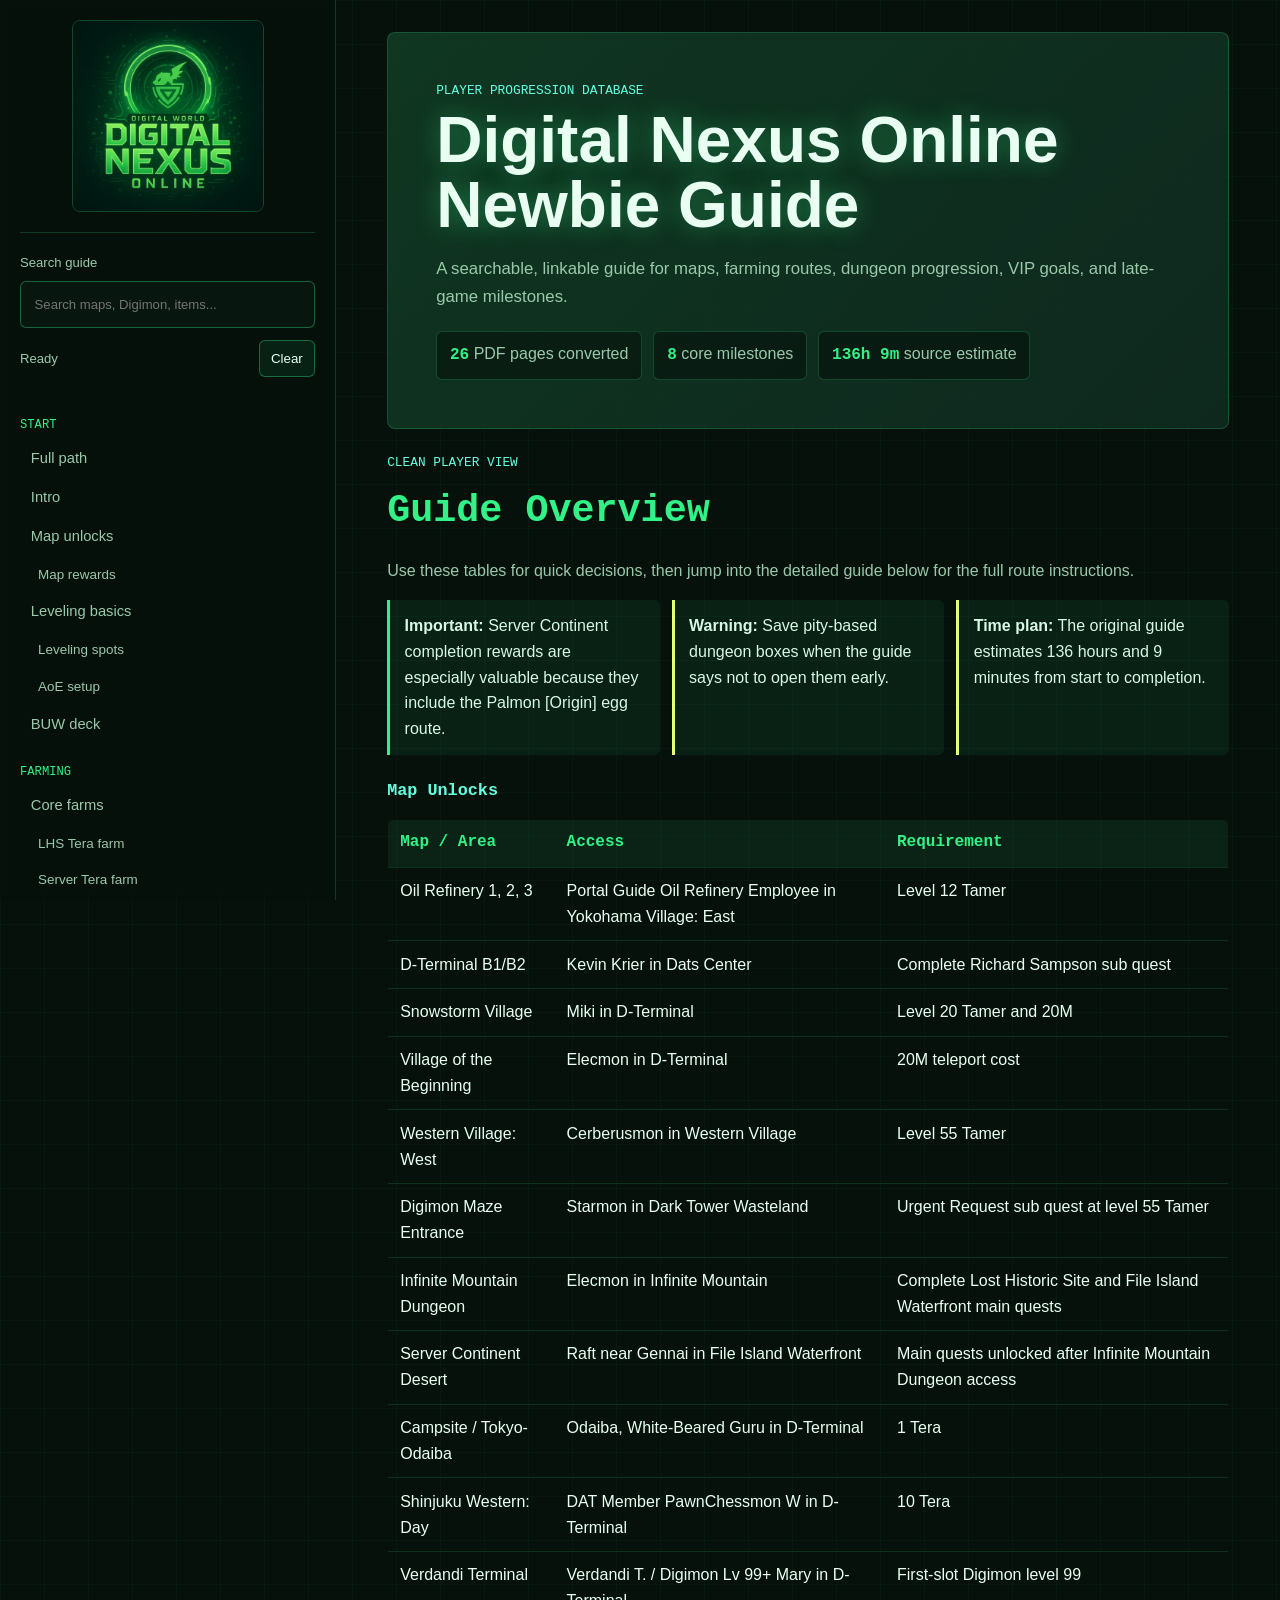
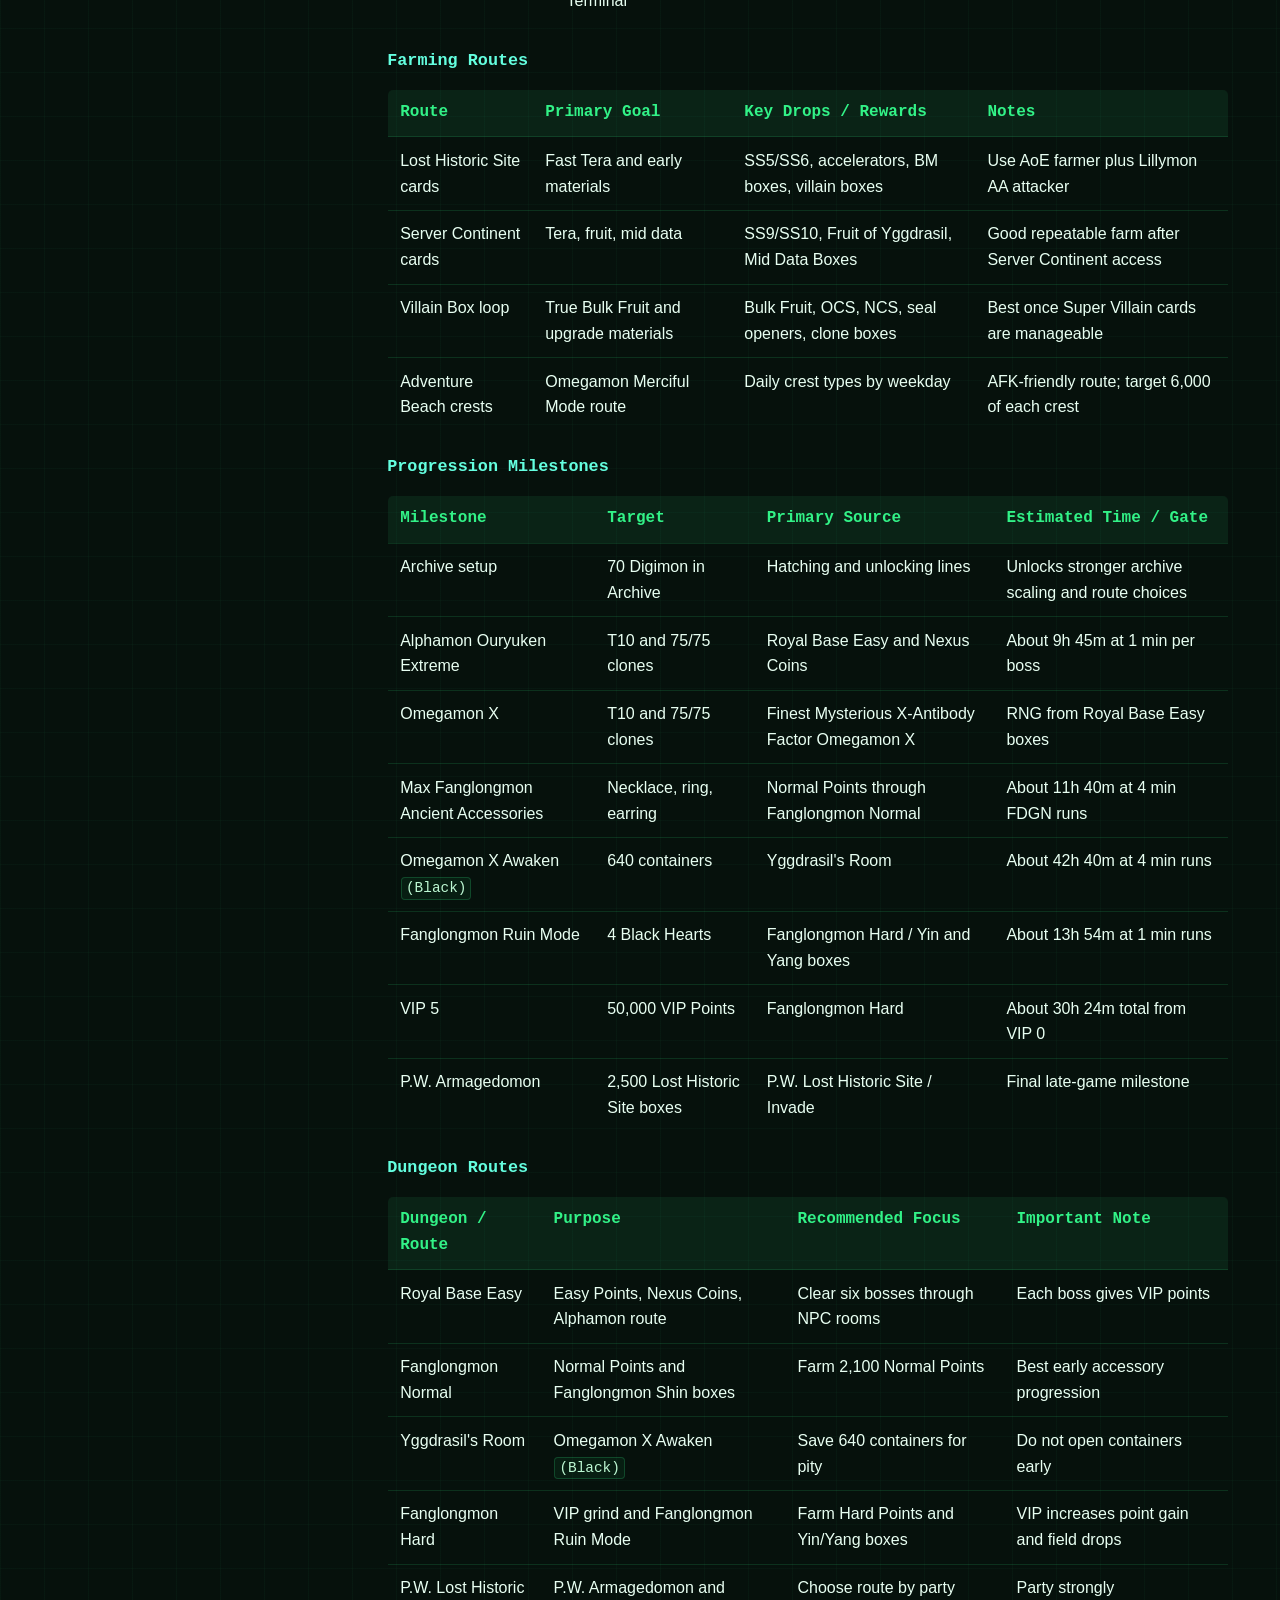
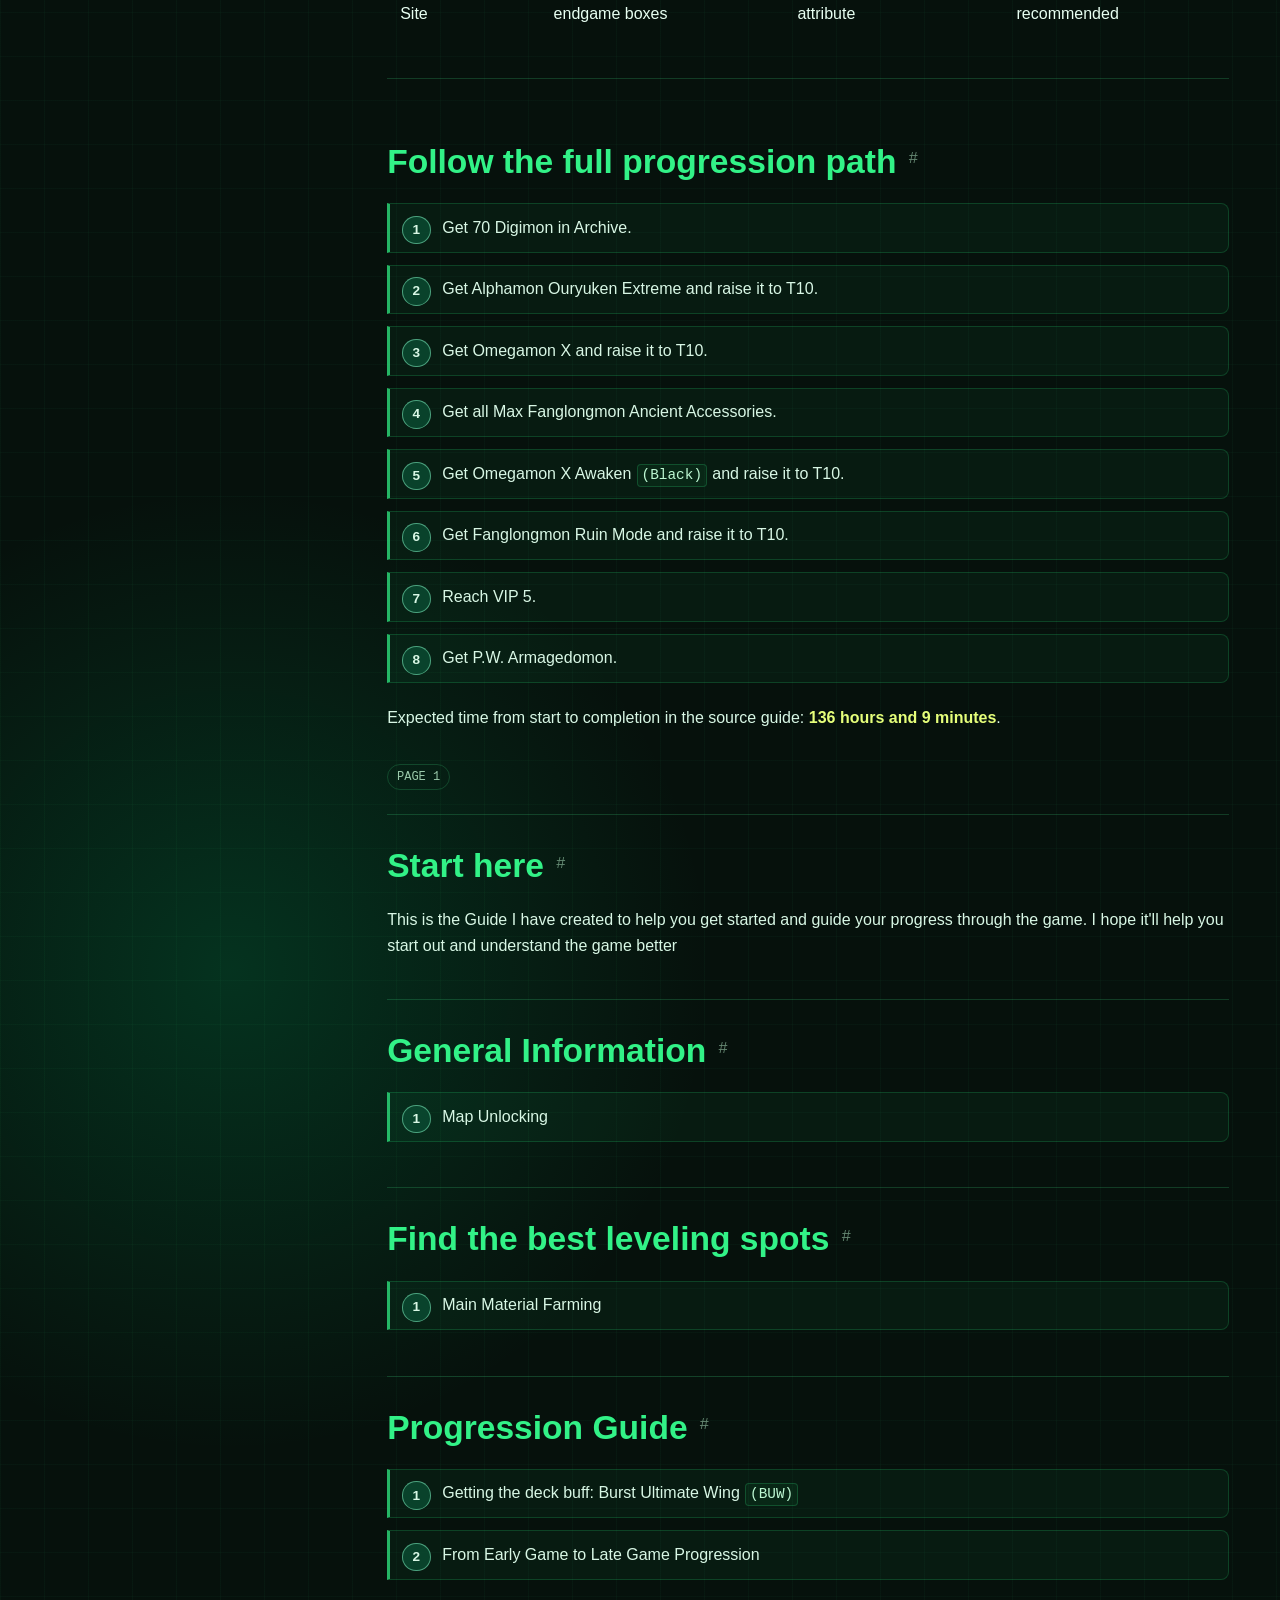
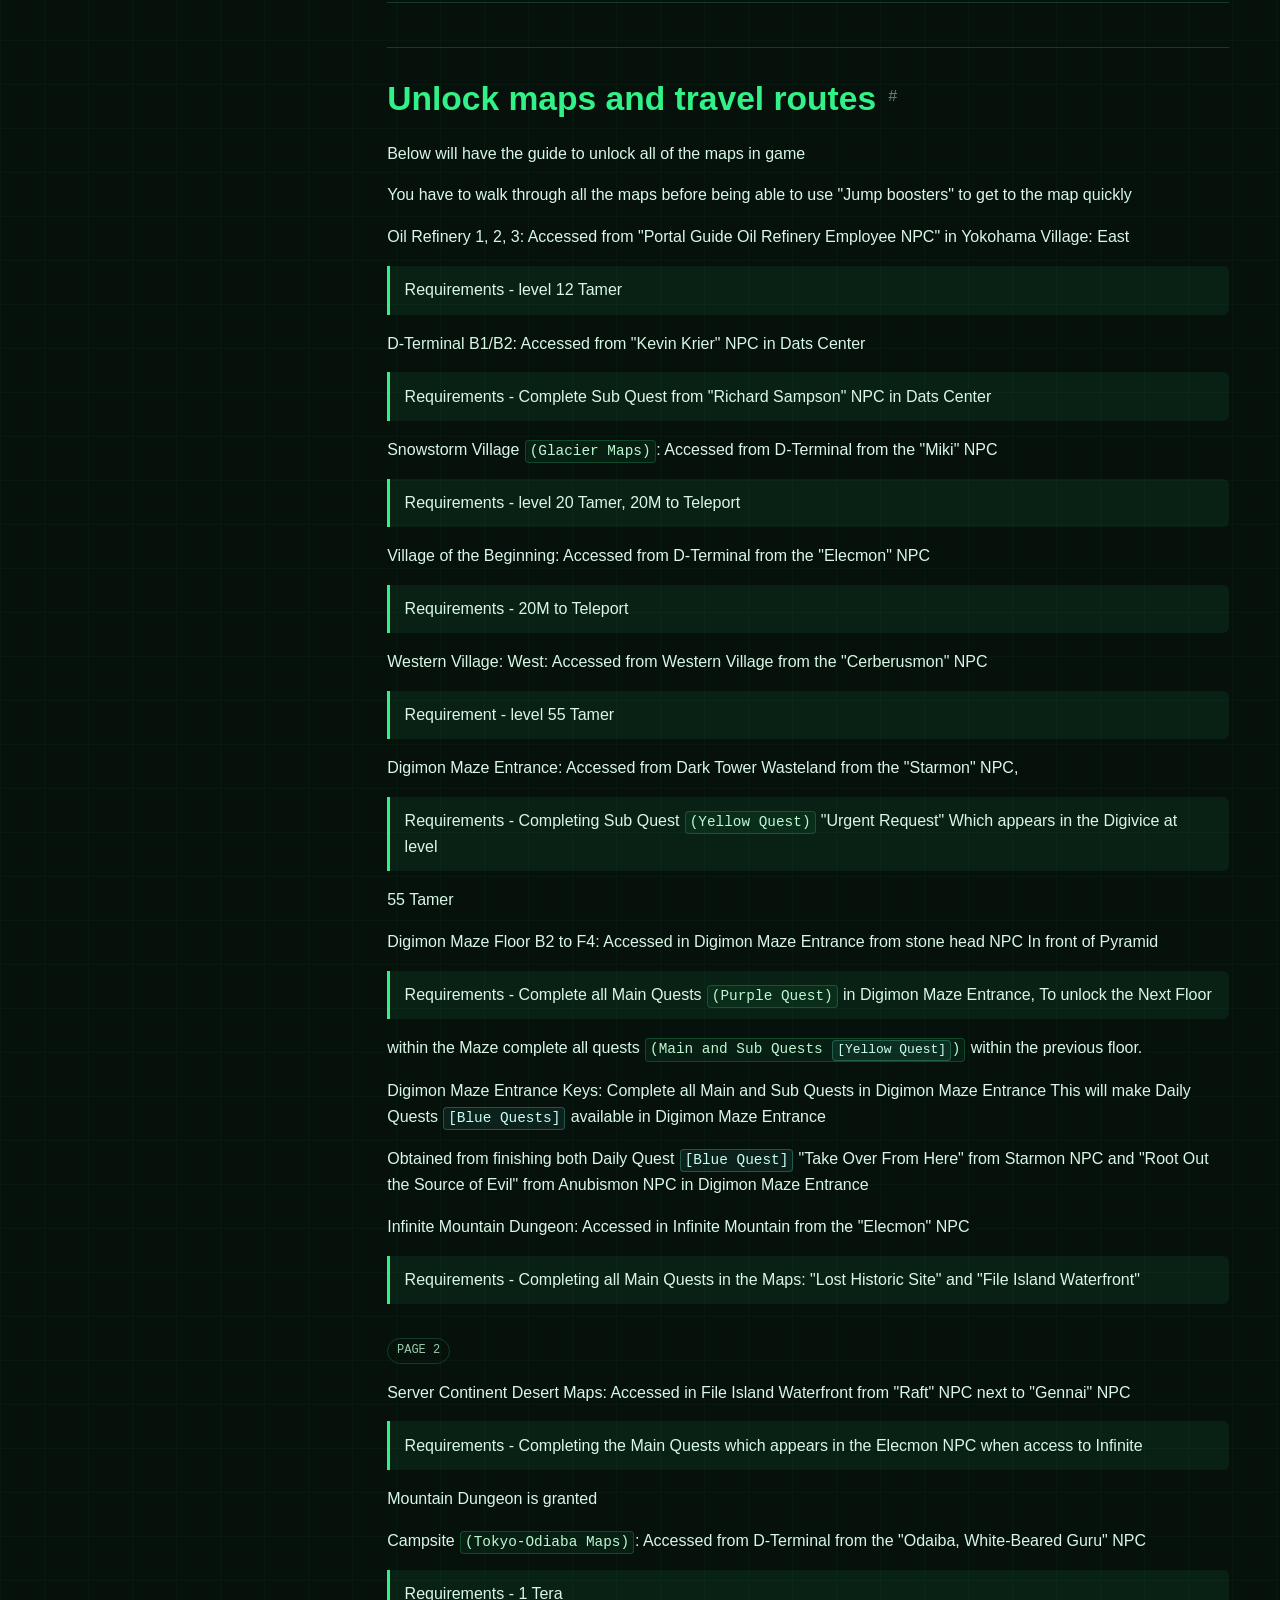
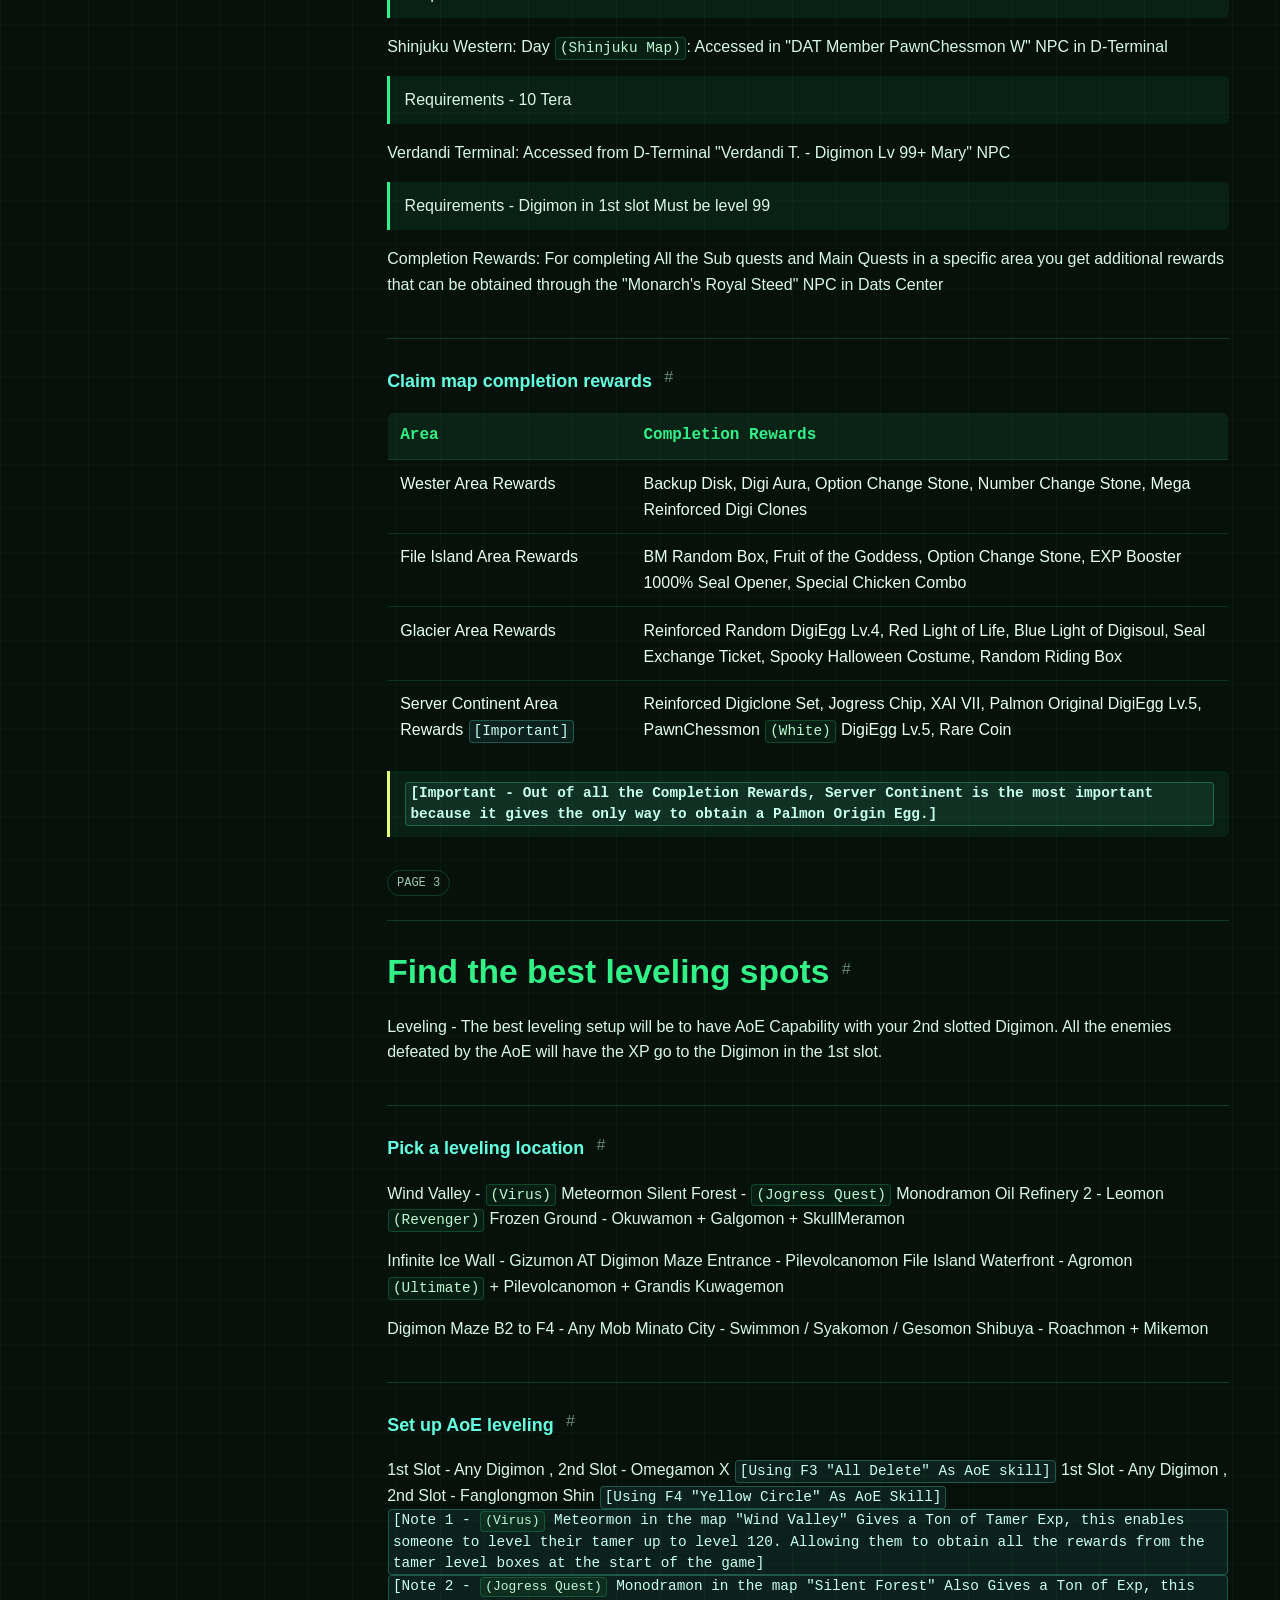
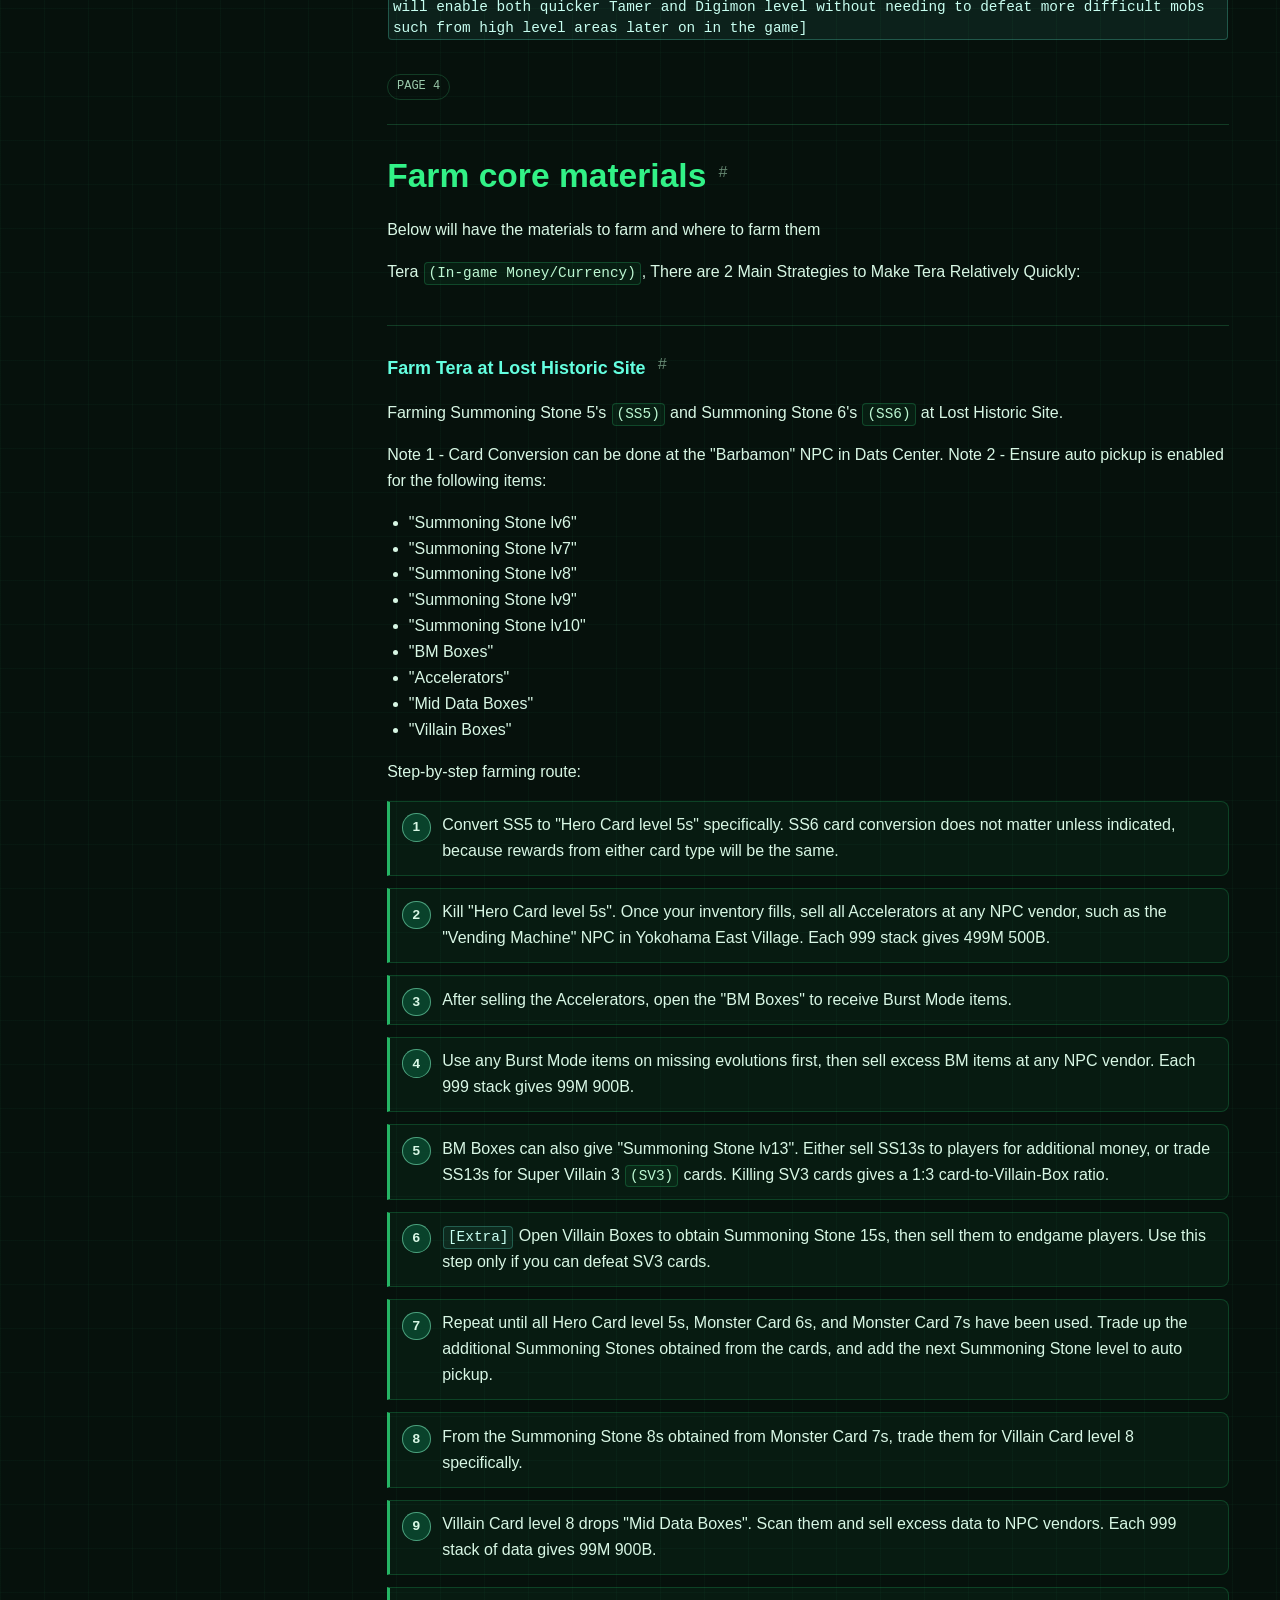
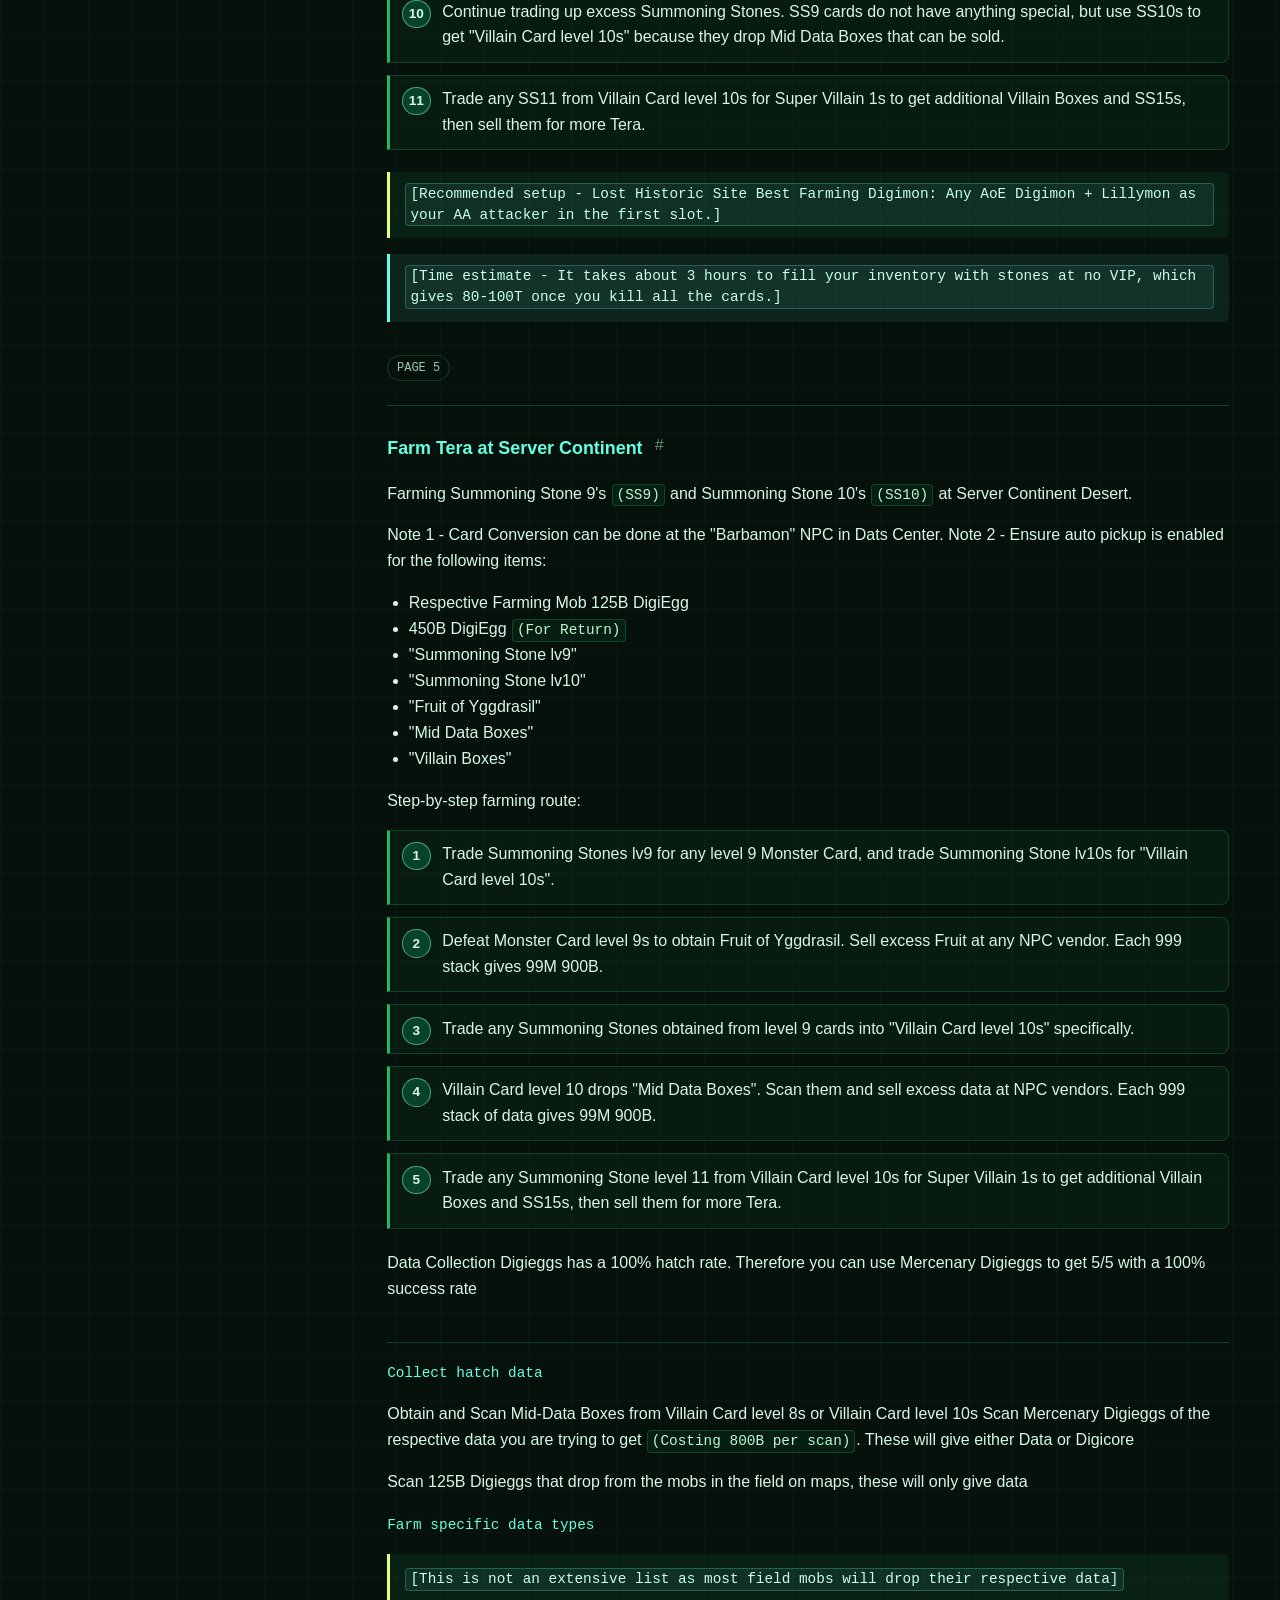
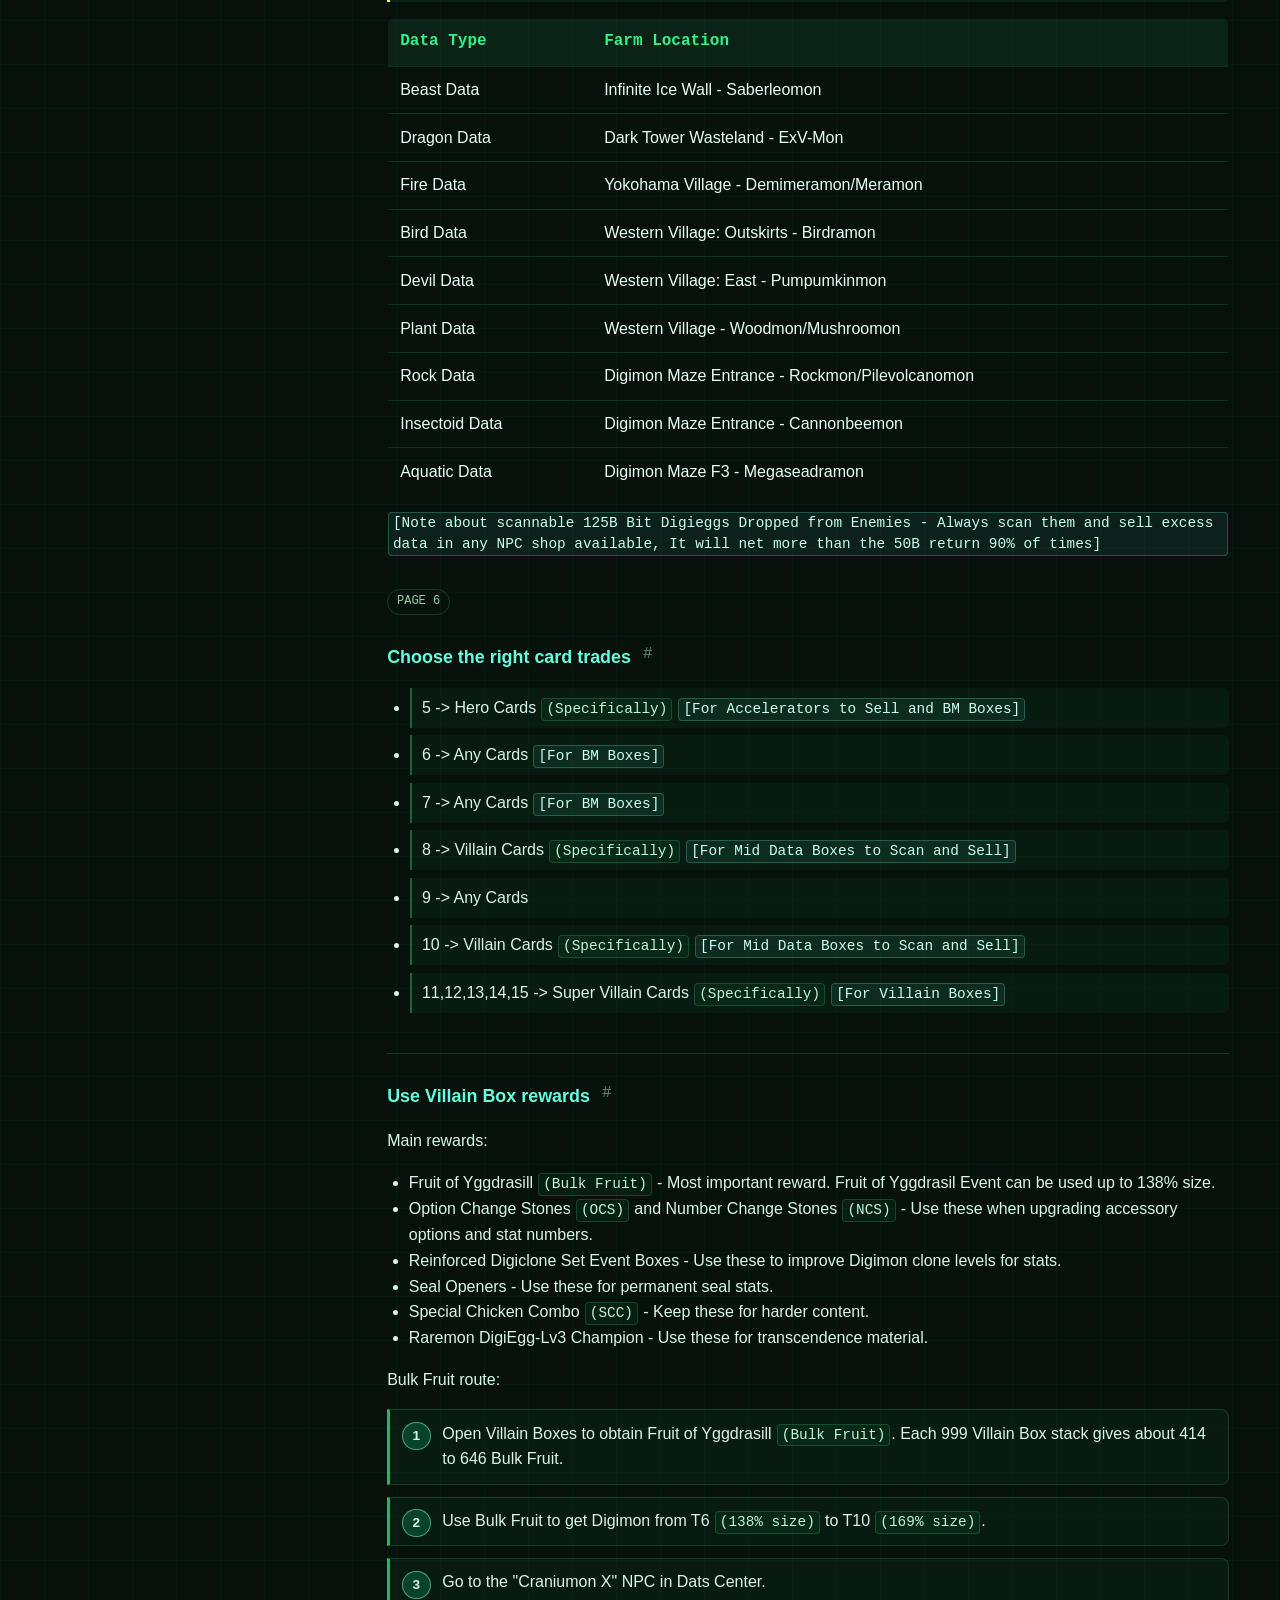
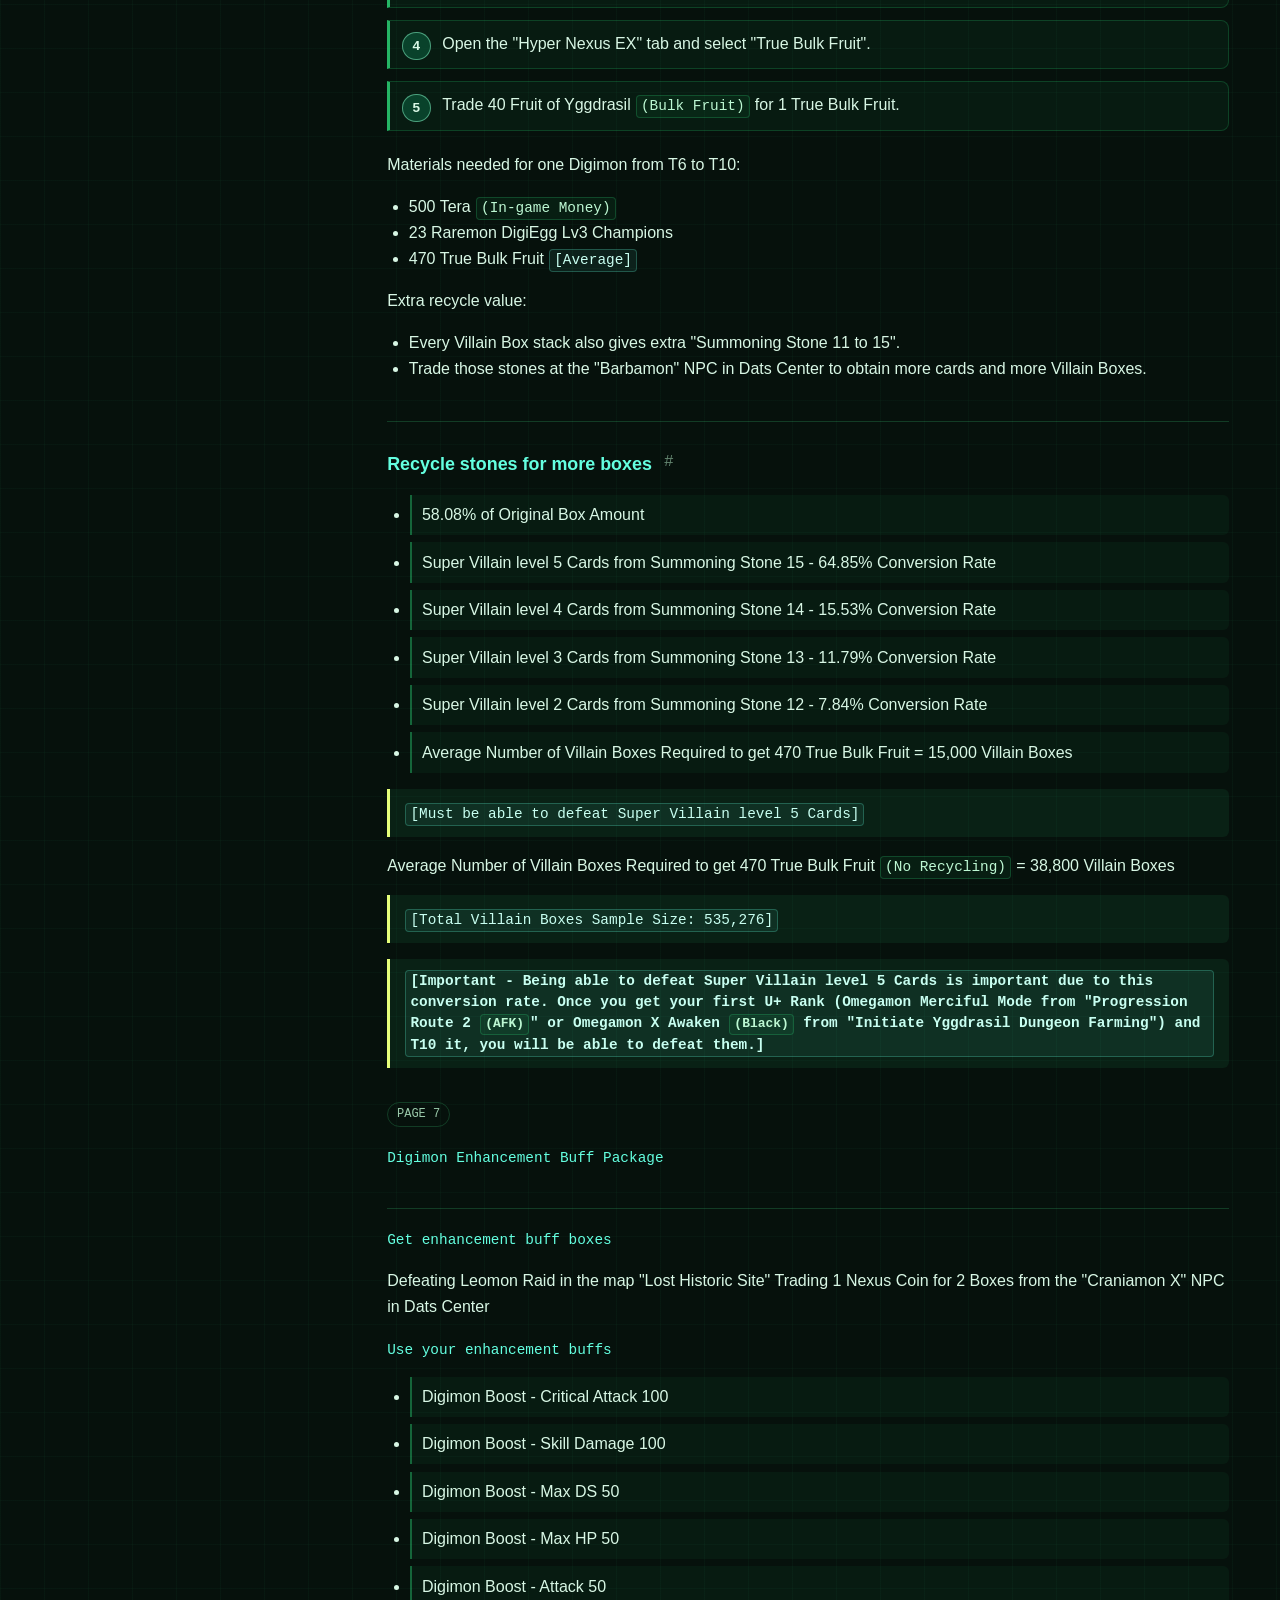
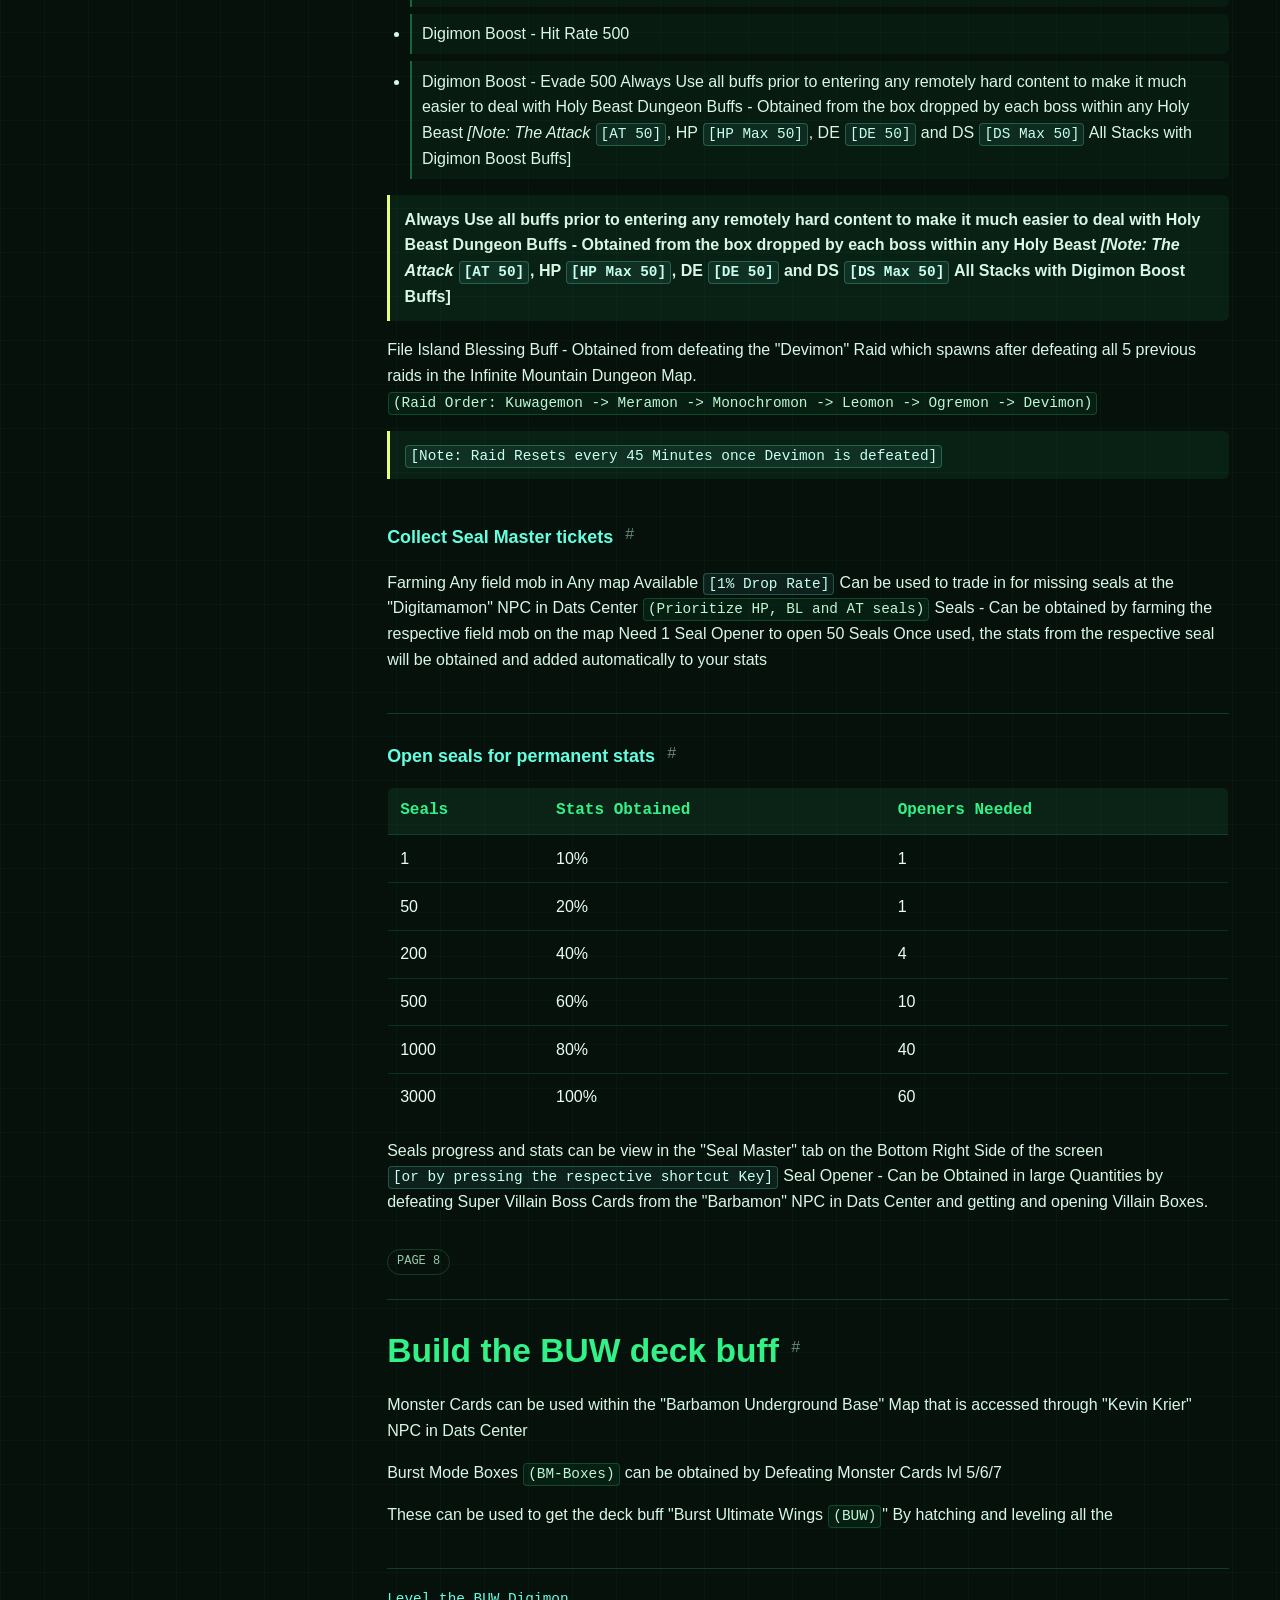
==== commit 82776392: "Add files via upload" ====
--- a/docs/index.html
+++ b/docs/index.html
@@ -25,7 +25,7 @@
         </div>
         <div id="searchResults" class="search-results" aria-live="polite"></div>
         <nav class="toc" aria-label="Guide sections">
-          <div class="toc-group"><p class="toc-group-title">Basics</p><a class="toc-level-2" href="#follow-the-full-progression-path">Follow the full progression path</a><a class="toc-level-2" href="#start-here">Start here</a><a class="toc-level-2" href="#unlock-maps-and-travel-routes">Unlock maps and travel routes</a><a class="toc-level-3" href="#claim-map-completion-rewards">Claim map completion rewards</a><a class="toc-level-2" href="#find-the-best-leveling-spots-2">Find the best leveling spots</a><a class="toc-level-3" href="#pick-a-leveling-location">Pick a leveling location</a><a class="toc-level-3" href="#set-up-aoe-leveling">Set up AoE leveling</a><a class="toc-level-2" href="#build-the-buw-deck-buff">Build the BUW deck buff</a></div><div class="toc-group"><p class="toc-group-title">Farming &amp; Power</p><a class="toc-level-2" href="#farm-core-materials">Farm core materials</a><a class="toc-level-3" href="#farm-tera-at-lost-historic-site">Farm Tera at Lost Historic Site</a><a class="toc-level-3" href="#farm-tera-at-server-continent">Farm Tera at Server Continent</a><a class="toc-level-3" href="#choose-the-right-card-trades">Choose the right card trades</a><a class="toc-level-3" href="#use-villain-box-rewards">Use Villain Box rewards</a><a class="toc-level-3" href="#recycle-stones-for-more-boxes">Recycle stones for more boxes</a><a class="toc-level-3" href="#collect-seal-master-tickets">Collect Seal Master tickets</a><a class="toc-level-3" href="#open-seals-for-permanent-stats">Open seals for permanent stats</a></div><div class="toc-group"><p class="toc-group-title">Early to Mid Game</p><a class="toc-level-2" href="#begin-early-to-mid-progression">Begin early-to-mid progression</a><a class="toc-level-3" href="#choose-your-route-at-70-archives">Choose your route at 70 archives</a><a class="toc-level-3" href="#unlock-alphamon-ouryuken-x">Unlock Alphamon Ouryuken X</a><a class="toc-level-3" href="#upgrade-to-alphamon-x-awaken">Upgrade to Alphamon X Awaken</a><a class="toc-level-3" href="#finish-alphamon-x-extreme">Finish Alphamon X Extreme</a><a class="toc-level-3" href="#spend-extra-easy-points-wisely">Spend extra Easy Points wisely</a><a class="toc-level-3" href="#unlock-fanglongmon-shin">Unlock Fanglongmon Shin</a><a class="toc-level-3" href="#start-the-afk-route">Start the AFK route</a><a class="toc-level-3" href="#farm-adventure-beach-crests">Farm Adventure Beach crests</a><a class="toc-level-3" href="#follow-the-weekly-crest-schedule">Follow the weekly crest schedule</a><a class="toc-level-3" href="#finish-the-14-day-crest-route">Finish the 14-day crest route</a><a class="toc-level-3" href="#unlock-omegamon-merciful-mode">Unlock Omegamon Merciful Mode</a><a class="toc-level-3" href="#roll-the-recommended-accessory-stats-2">Roll the recommended accessory stats</a></div><div class="toc-group"><p class="toc-group-title">Mid to Late Game</p><a class="toc-level-2" href="#move-into-late-game-goals">Move into late-game goals</a><a class="toc-level-2" href="#start-the-vip-grind-2">Start the VIP grind</a><a class="toc-level-3" href="#farm-fanglongmon-hard-rewards">Farm Fanglongmon Hard rewards</a><a class="toc-level-3" href="#plan-your-vip-dungeon-runs">Plan your VIP dungeon runs</a><a class="toc-level-3" href="#unlock-fanglongmon-ruin-mode">Unlock Fanglongmon Ruin Mode</a><a class="toc-level-2" href="#catch-up-on-normal-dungeon-gear-2">Catch up on Normal dungeon gear</a><a class="toc-level-3" href="#choose-a-normal-dungeon-farm">Choose a Normal dungeon farm</a></div><div class="toc-group"><p class="toc-group-title">P.W. Lost Historic Site</p><a class="toc-level-2" href="#enter-p-w-lost-historic-site-2">Enter P.W. Lost Historic Site</a><a class="toc-level-3" href="#follow-the-full-boss-route">Follow the full boss route</a><a class="toc-level-3" href="#run-the-va-party-route">Run the VA party route</a><a class="toc-level-3" href="#run-the-vi-party-route">Run the VI party route</a><a class="toc-level-3" href="#run-the-da-party-route">Run the DA party route</a><a class="toc-level-3" href="#boost-your-sk-damage">Boost your SK damage</a><a class="toc-level-3" href="#raise-hp-for-armagedomon">Raise HP for Armagedomon</a><a class="toc-level-3" href="#use-the-healers-for-hp">Use The Healers for HP</a><a class="toc-level-3" href="#use-ancient-spirit-evolution">Use Ancient Spirit Evolution</a><a class="toc-level-2" href="#review-the-final-checklist">Review the final checklist</a></div>
+          <div class="toc-group"><p class="toc-group-title">Start</p><a class="toc-level-2" href="#follow-the-full-progression-path" title="Follow the full progression path">Full path</a><a class="toc-level-2" href="#start-here" title="Start here">Intro</a><a class="toc-level-2" href="#unlock-maps-and-travel-routes" title="Unlock maps and travel routes">Map unlocks</a><a class="toc-level-3" href="#claim-map-completion-rewards" title="Claim map completion rewards">Map rewards</a><a class="toc-level-2" href="#find-the-best-leveling-spots-2" title="Find the best leveling spots">Leveling basics</a><a class="toc-level-3" href="#pick-a-leveling-location" title="Pick a leveling location">Leveling spots</a><a class="toc-level-3" href="#set-up-aoe-leveling" title="Set up AoE leveling">AoE setup</a><a class="toc-level-2" href="#build-the-buw-deck-buff" title="Build the BUW deck buff">BUW deck</a></div><div class="toc-group"><p class="toc-group-title">Farming</p><a class="toc-level-2" href="#farm-core-materials" title="Farm core materials">Core farms</a><a class="toc-level-3" href="#farm-tera-at-lost-historic-site" title="Farm Tera at Lost Historic Site">LHS Tera farm</a><a class="toc-level-3" href="#farm-tera-at-server-continent" title="Farm Tera at Server Continent">Server Tera farm</a><a class="toc-level-3" href="#choose-the-right-card-trades" title="Choose the right card trades">Card trades</a><a class="toc-level-3" href="#use-villain-box-rewards" title="Use Villain Box rewards">Villain boxes</a><a class="toc-level-3" href="#recycle-stones-for-more-boxes" title="Recycle stones for more boxes">Stone recycling</a><a class="toc-level-3" href="#collect-seal-master-tickets" title="Collect Seal Master tickets">Seal tickets</a><a class="toc-level-3" href="#open-seals-for-permanent-stats" title="Open seals for permanent stats">Seal stats</a></div><div class="toc-group"><p class="toc-group-title">Early Game</p><a class="toc-level-2" href="#begin-early-to-mid-progression" title="Begin early-to-mid progression">Progression start</a><a class="toc-level-3" href="#choose-your-route-at-70-archives" title="Choose your route at 70 archives">70 archive route</a><a class="toc-level-3" href="#unlock-alphamon-ouryuken-x" title="Unlock Alphamon Ouryuken X">Alphamon X</a><a class="toc-level-3" href="#upgrade-to-alphamon-x-awaken" title="Upgrade to Alphamon X Awaken">Alphamon Awaken</a><a class="toc-level-3" href="#finish-alphamon-x-extreme" title="Finish Alphamon X Extreme">Alphamon Extreme</a><a class="toc-level-3" href="#spend-extra-easy-points-wisely" title="Spend extra Easy Points wisely">Easy Points</a><a class="toc-level-3" href="#unlock-fanglongmon-shin" title="Unlock Fanglongmon Shin">Fanglongmon Shin</a><a class="toc-level-3" href="#start-the-afk-route" title="Start the AFK route">AFK route</a><a class="toc-level-3" href="#farm-adventure-beach-crests" title="Farm Adventure Beach crests">Adventure Beach</a><a class="toc-level-3" href="#follow-the-weekly-crest-schedule" title="Follow the weekly crest schedule">Crest schedule</a><a class="toc-level-3" href="#finish-the-14-day-crest-route" title="Finish the 14-day crest route">14-day finish</a><a class="toc-level-3" href="#unlock-omegamon-merciful-mode" title="Unlock Omegamon Merciful Mode">Merciful Mode</a><a class="toc-level-3" href="#roll-the-recommended-accessory-stats-2" title="Roll the recommended accessory stats">Accessory rolls</a></div><div class="toc-group"><p class="toc-group-title">Mid Game</p><a class="toc-level-2" href="#move-into-late-game-goals" title="Move into late-game goals">Late-game goals</a><a class="toc-level-2" href="#start-the-vip-grind-2" title="Start the VIP grind">VIP grind</a><a class="toc-level-3" href="#farm-fanglongmon-hard-rewards" title="Farm Fanglongmon Hard rewards">Fang Hard rewards</a><a class="toc-level-3" href="#plan-your-vip-dungeon-runs" title="Plan your VIP dungeon runs">VIP runs</a><a class="toc-level-3" href="#unlock-fanglongmon-ruin-mode" title="Unlock Fanglongmon Ruin Mode">Fanglongmon Ruin</a><a class="toc-level-2" href="#catch-up-on-normal-dungeon-gear-2" title="Catch up on Normal dungeon gear">Normal gear</a><a class="toc-level-3" href="#choose-a-normal-dungeon-farm" title="Choose a Normal dungeon farm">Normal farms</a></div><div class="toc-group"><p class="toc-group-title">Endgame</p><a class="toc-level-2" href="#enter-p-w-lost-historic-site-2" title="Enter P.W. Lost Historic Site">P.W. entry</a><a class="toc-level-3" href="#follow-the-full-boss-route" title="Follow the full boss route">Full boss route</a><a class="toc-level-3" href="#run-the-va-party-route" title="Run the VA party route">VA route</a><a class="toc-level-3" href="#run-the-vi-party-route" title="Run the VI party route">VI route</a><a class="toc-level-3" href="#run-the-da-party-route" title="Run the DA party route">DA route</a><a class="toc-level-3" href="#boost-your-sk-damage" title="Boost your SK damage">SK damage</a><a class="toc-level-3" href="#raise-hp-for-armagedomon" title="Raise HP for Armagedomon">Armagedomon HP</a><a class="toc-level-3" href="#use-the-healers-for-hp" title="Use The Healers for HP">Healers deck</a><a class="toc-level-3" href="#use-ancient-spirit-evolution" title="Use Ancient Spirit Evolution">Spirit deck</a><a class="toc-level-2" href="#review-the-final-checklist" title="Review the final checklist">Final checklist</a></div>
         </nav>
       </aside>
 
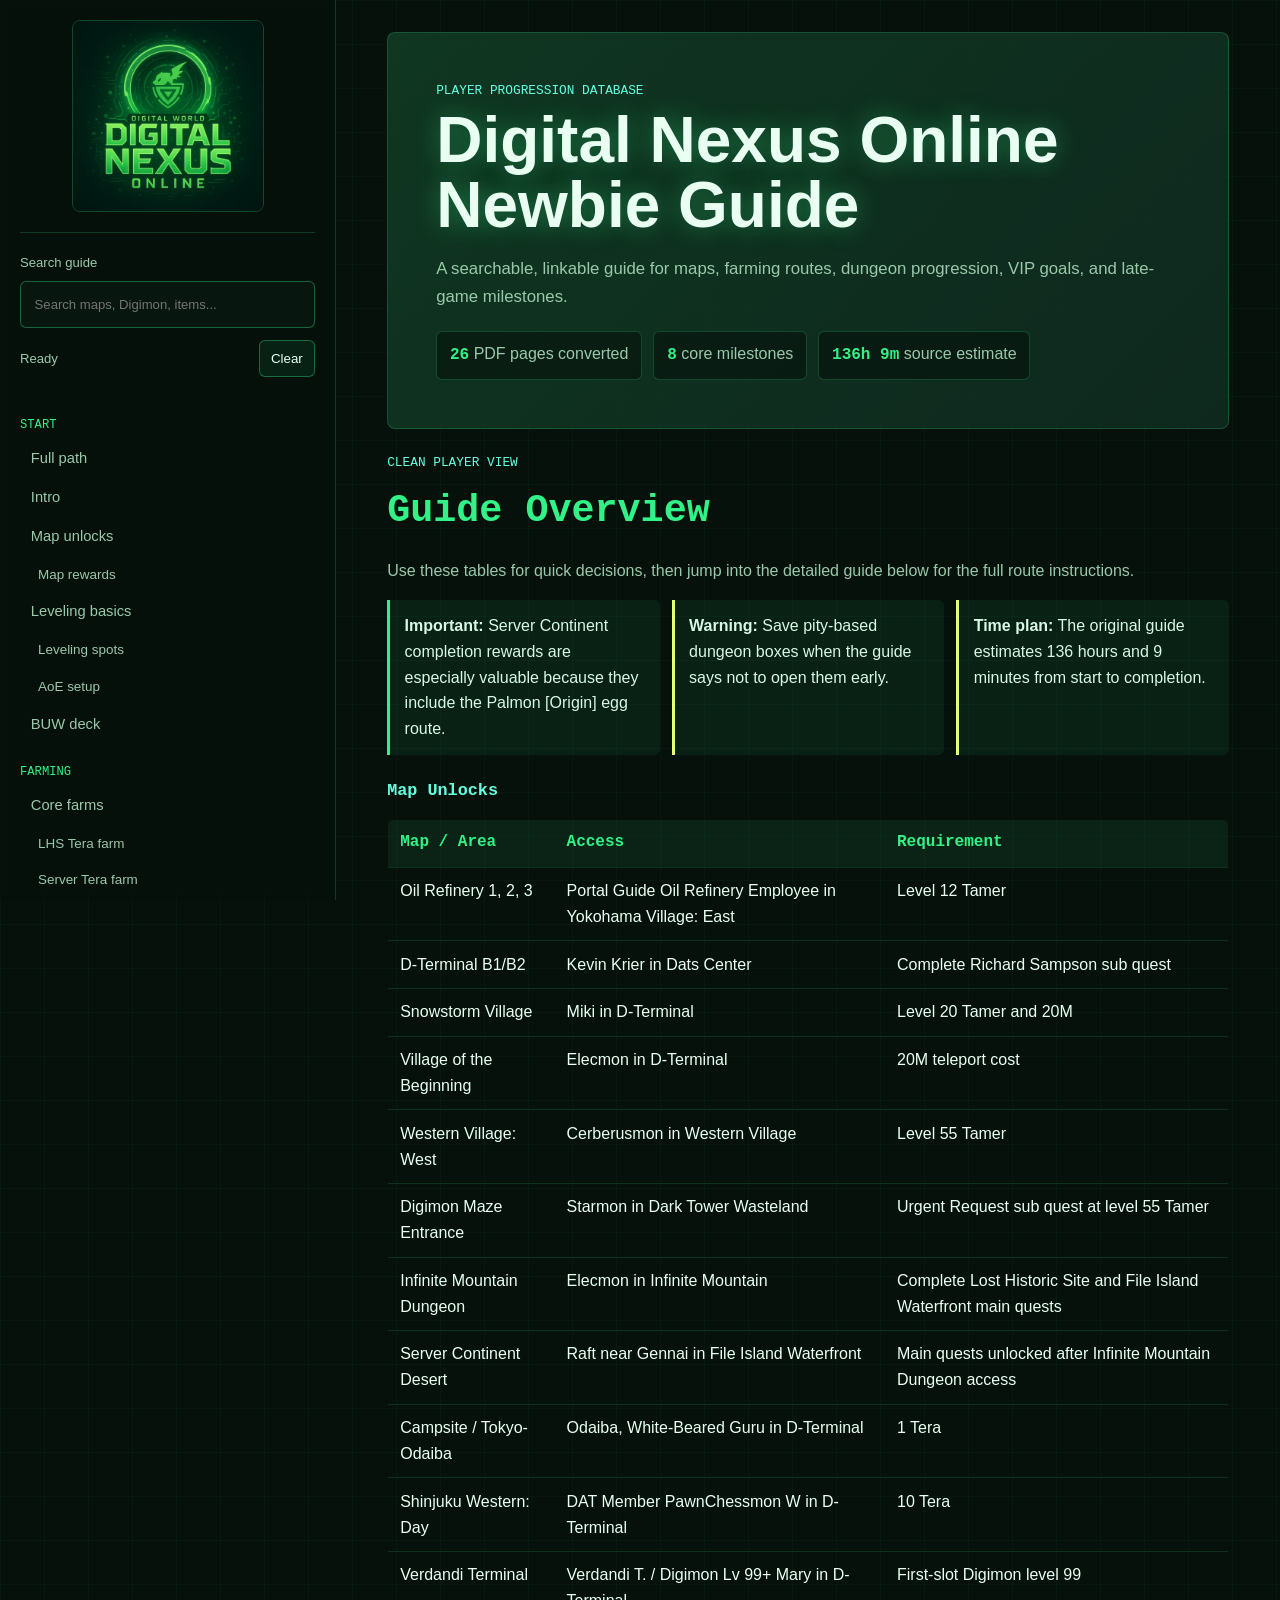
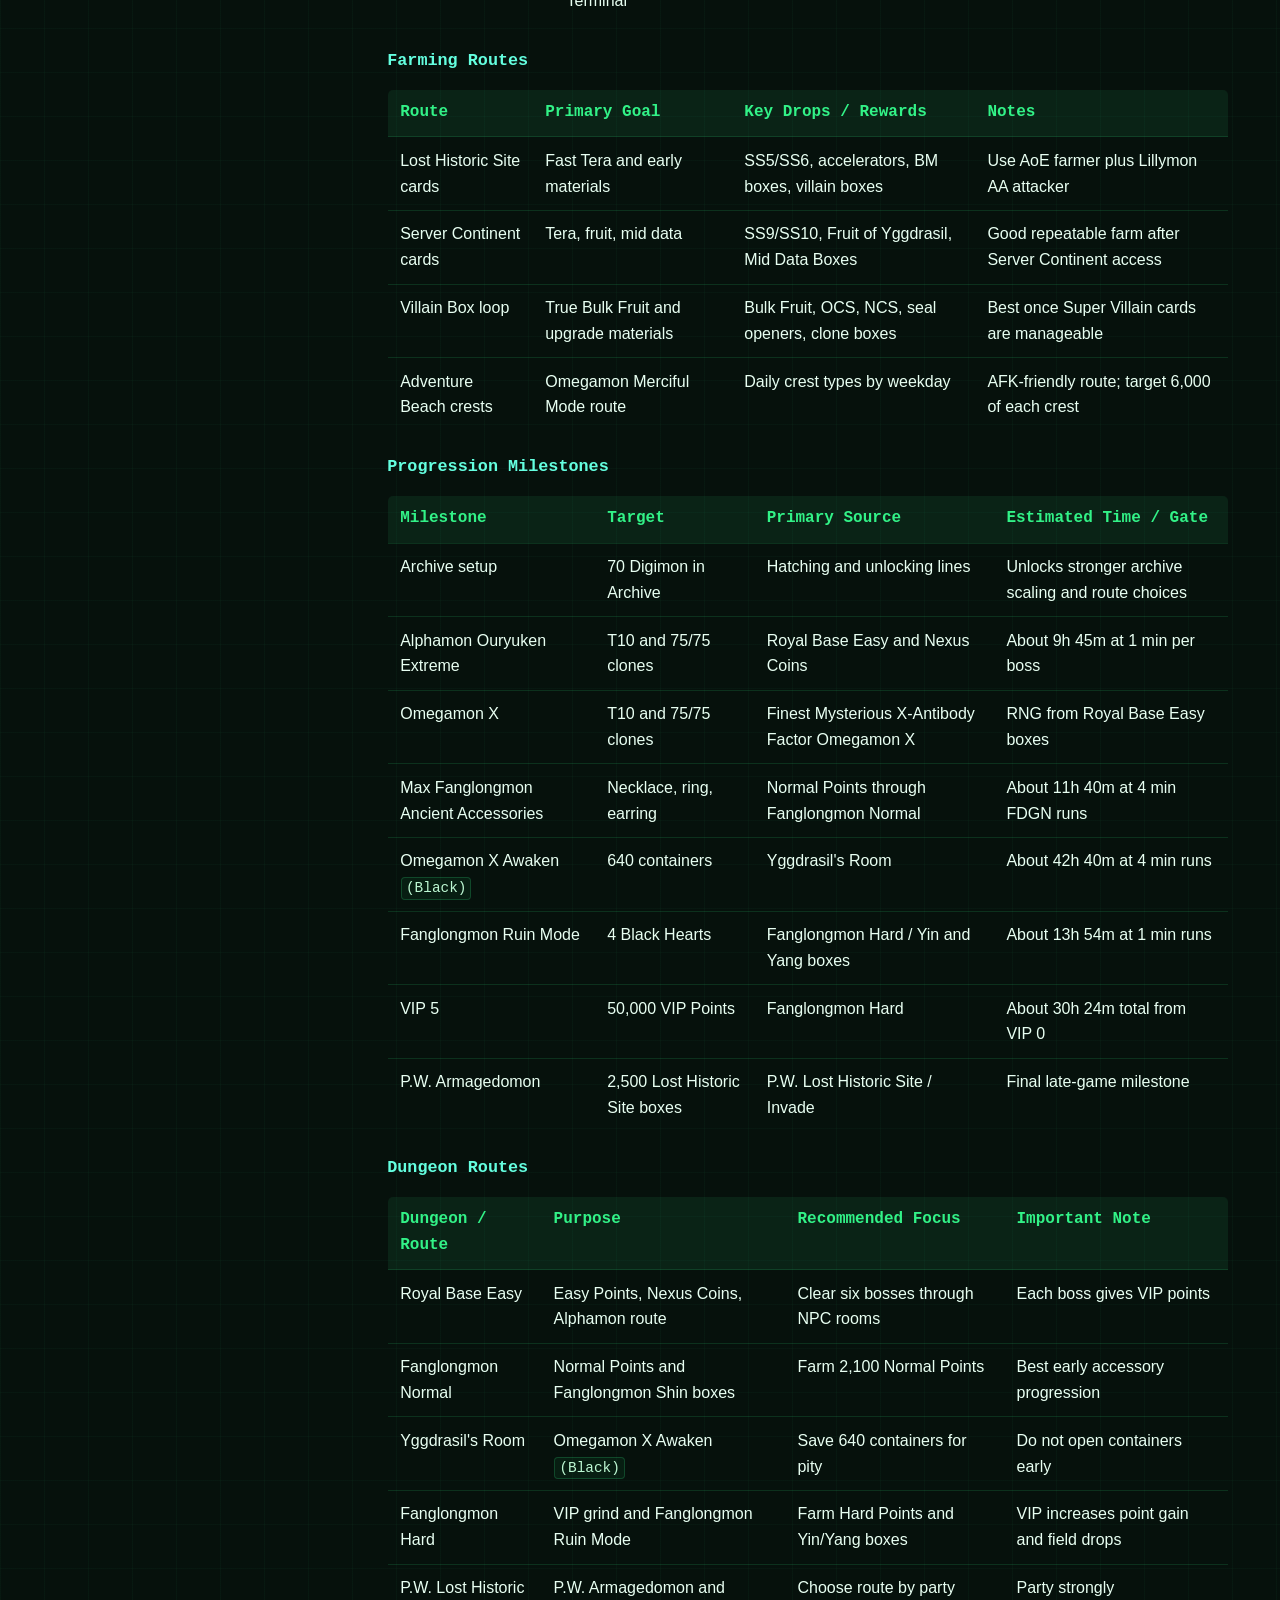
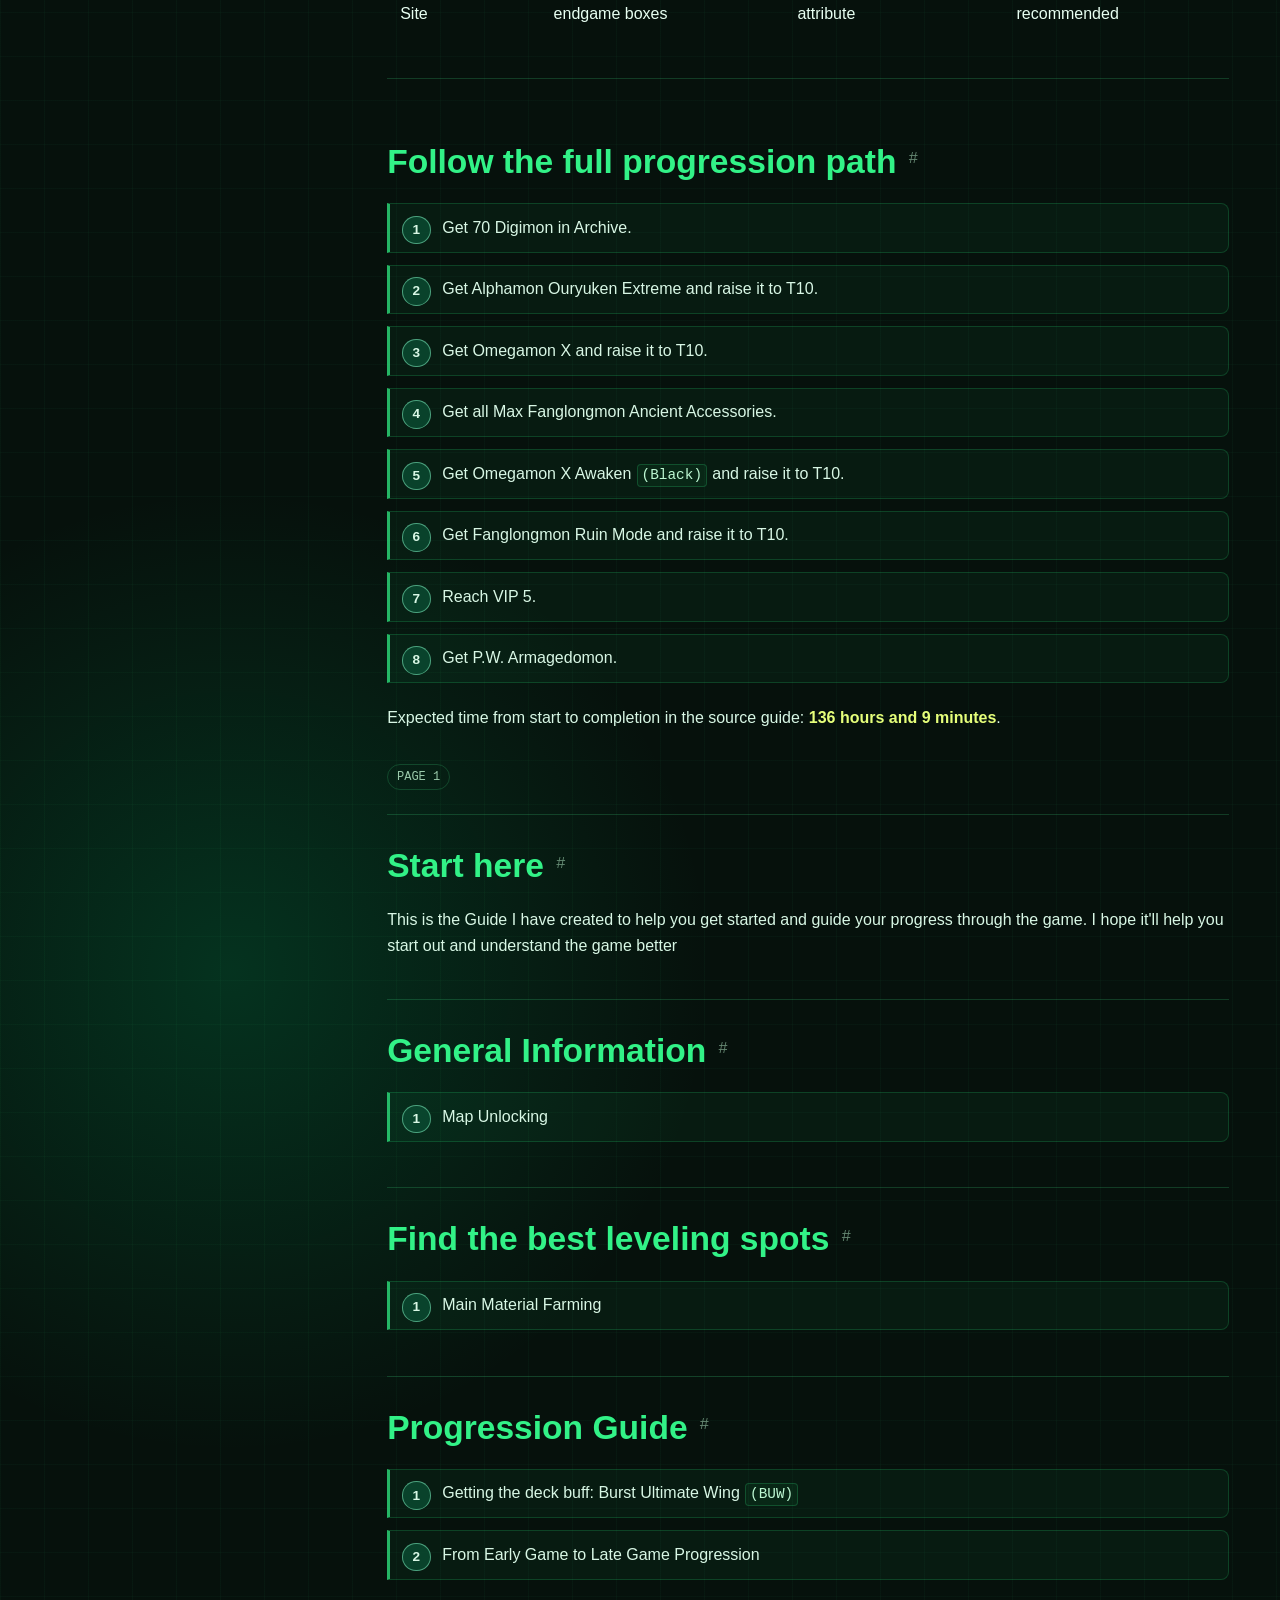
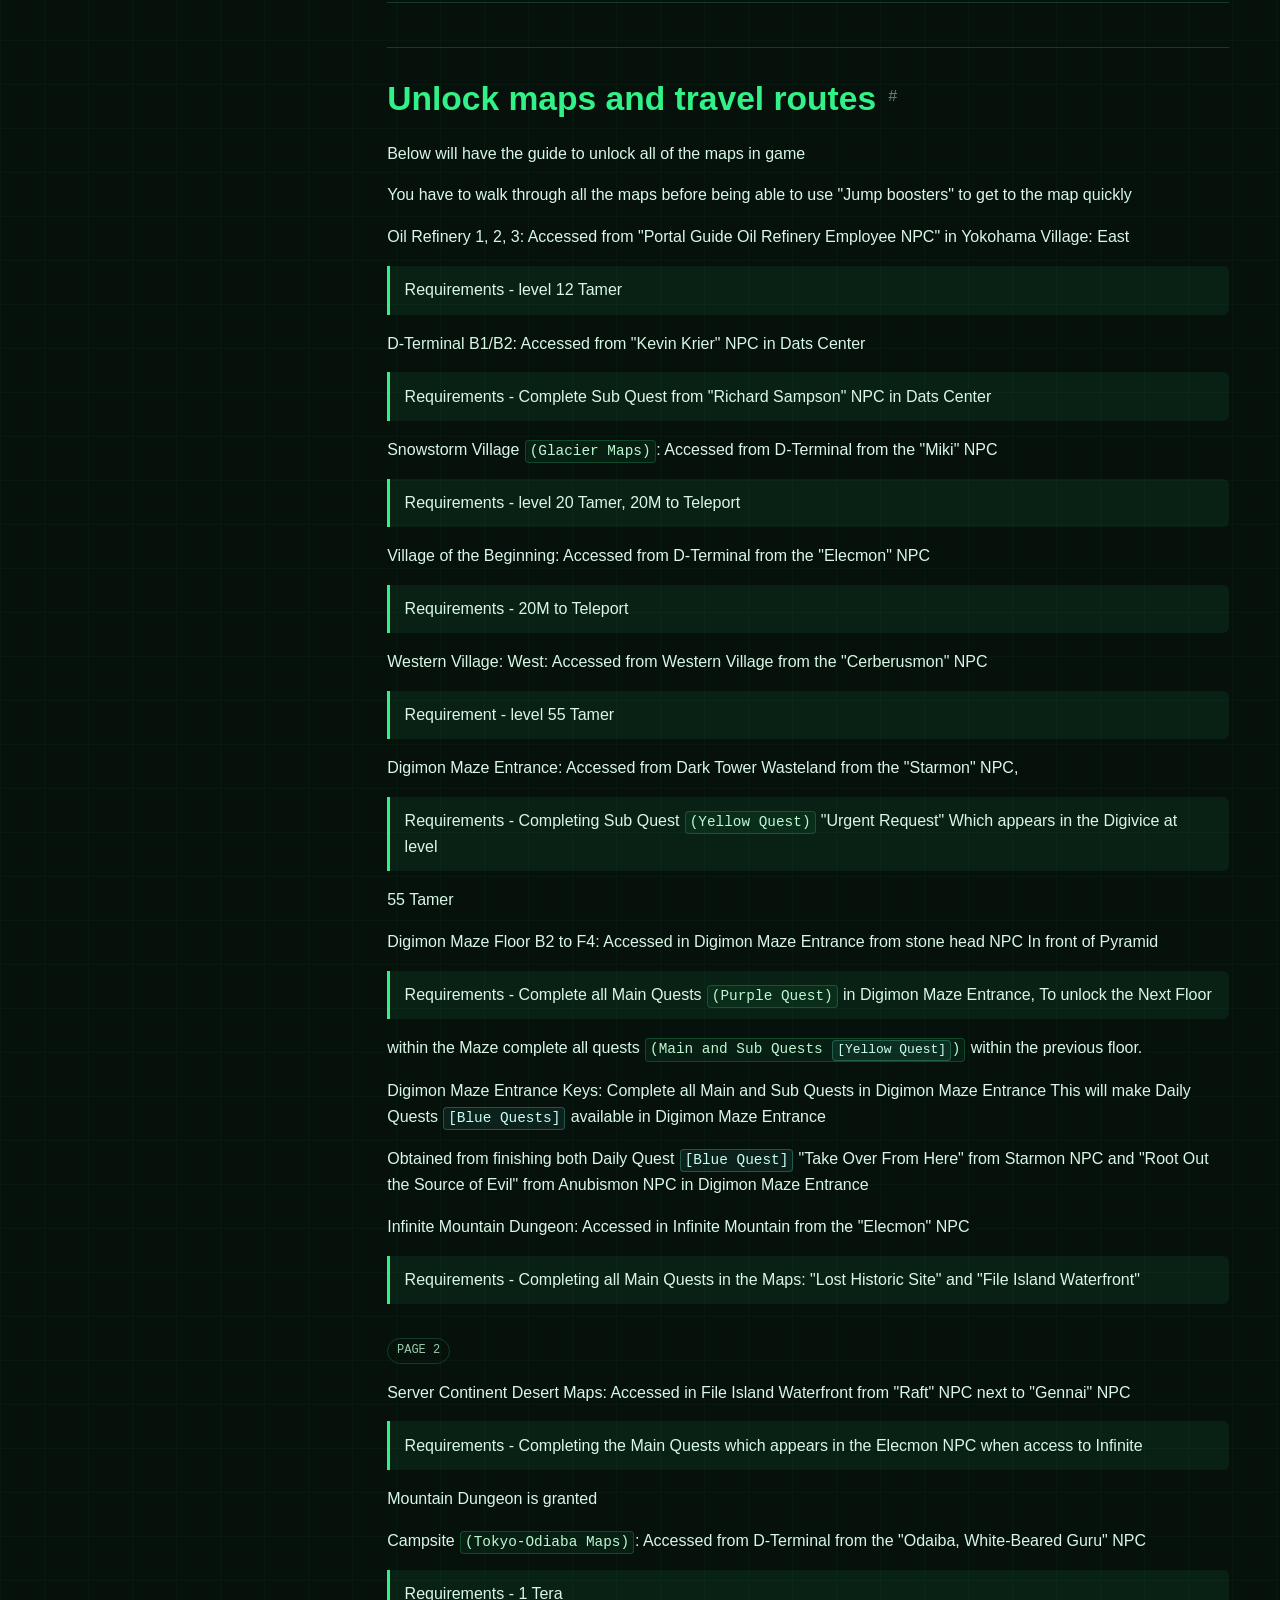
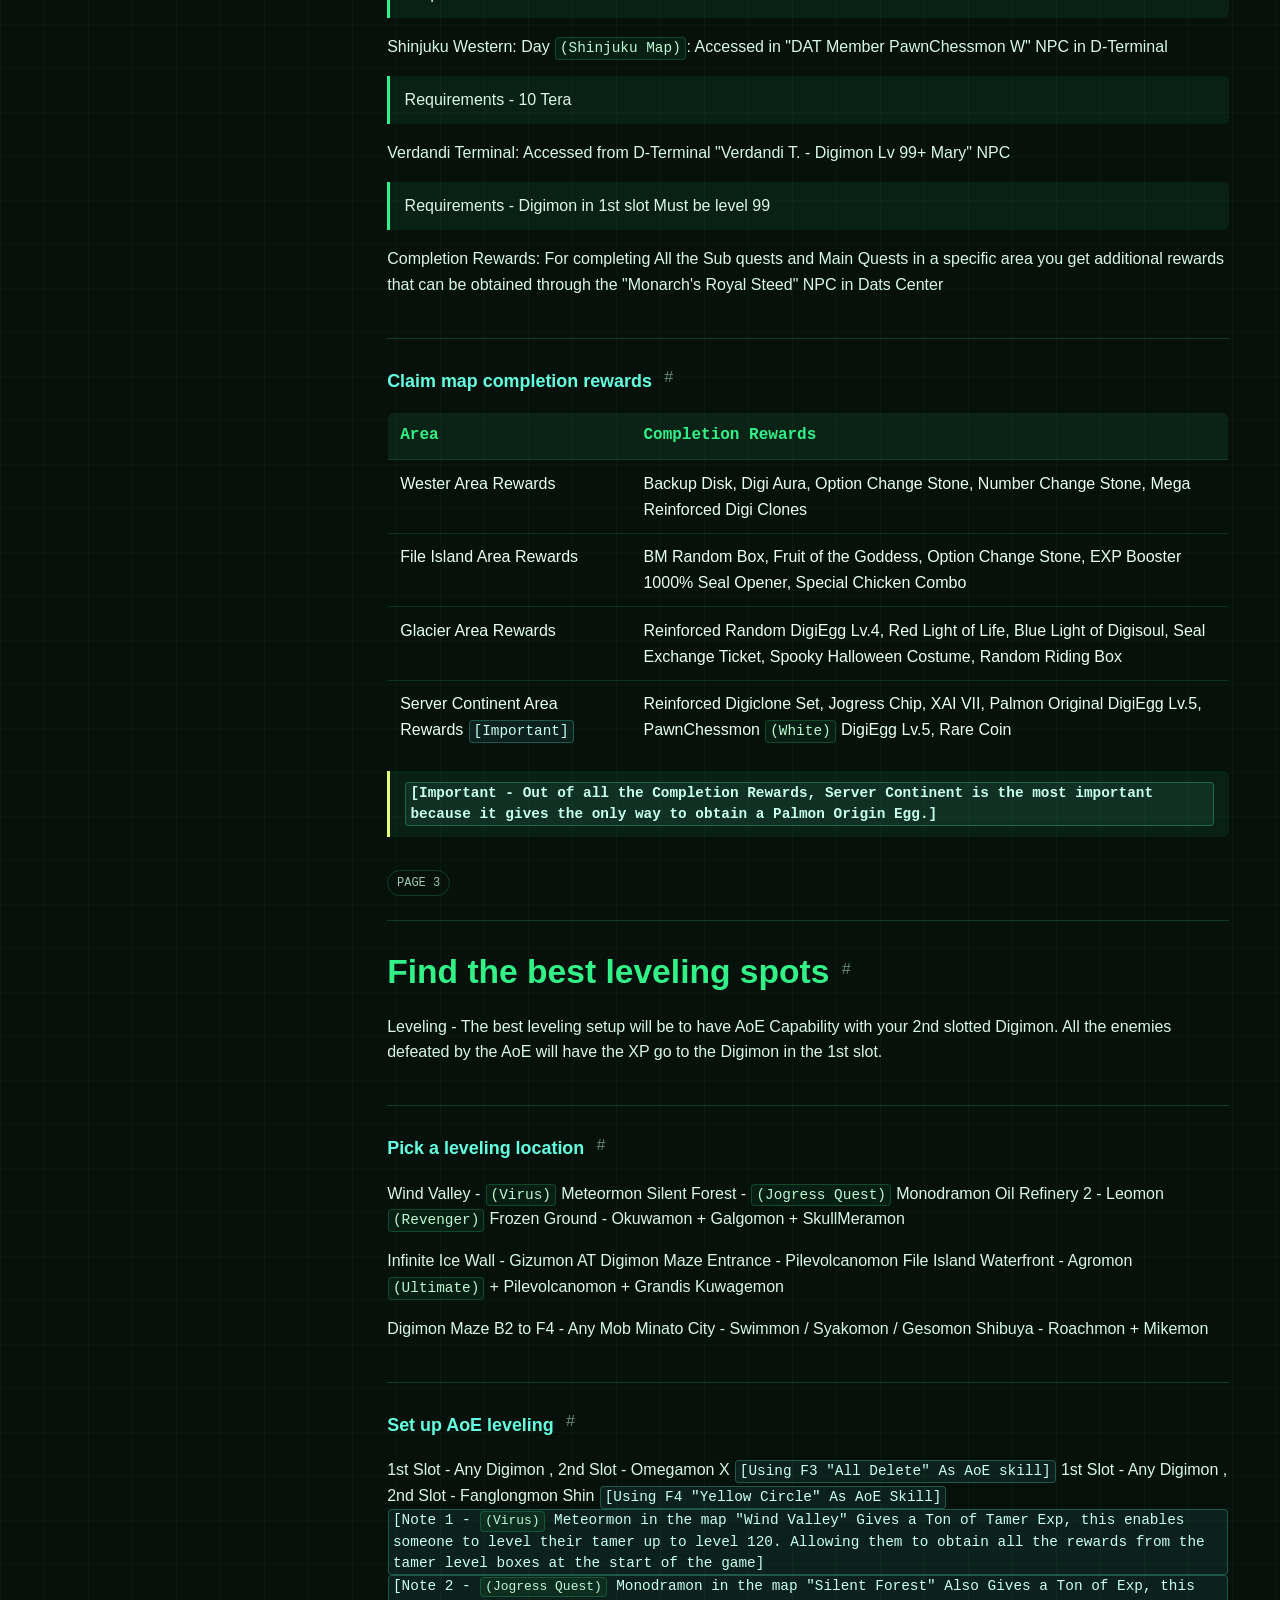
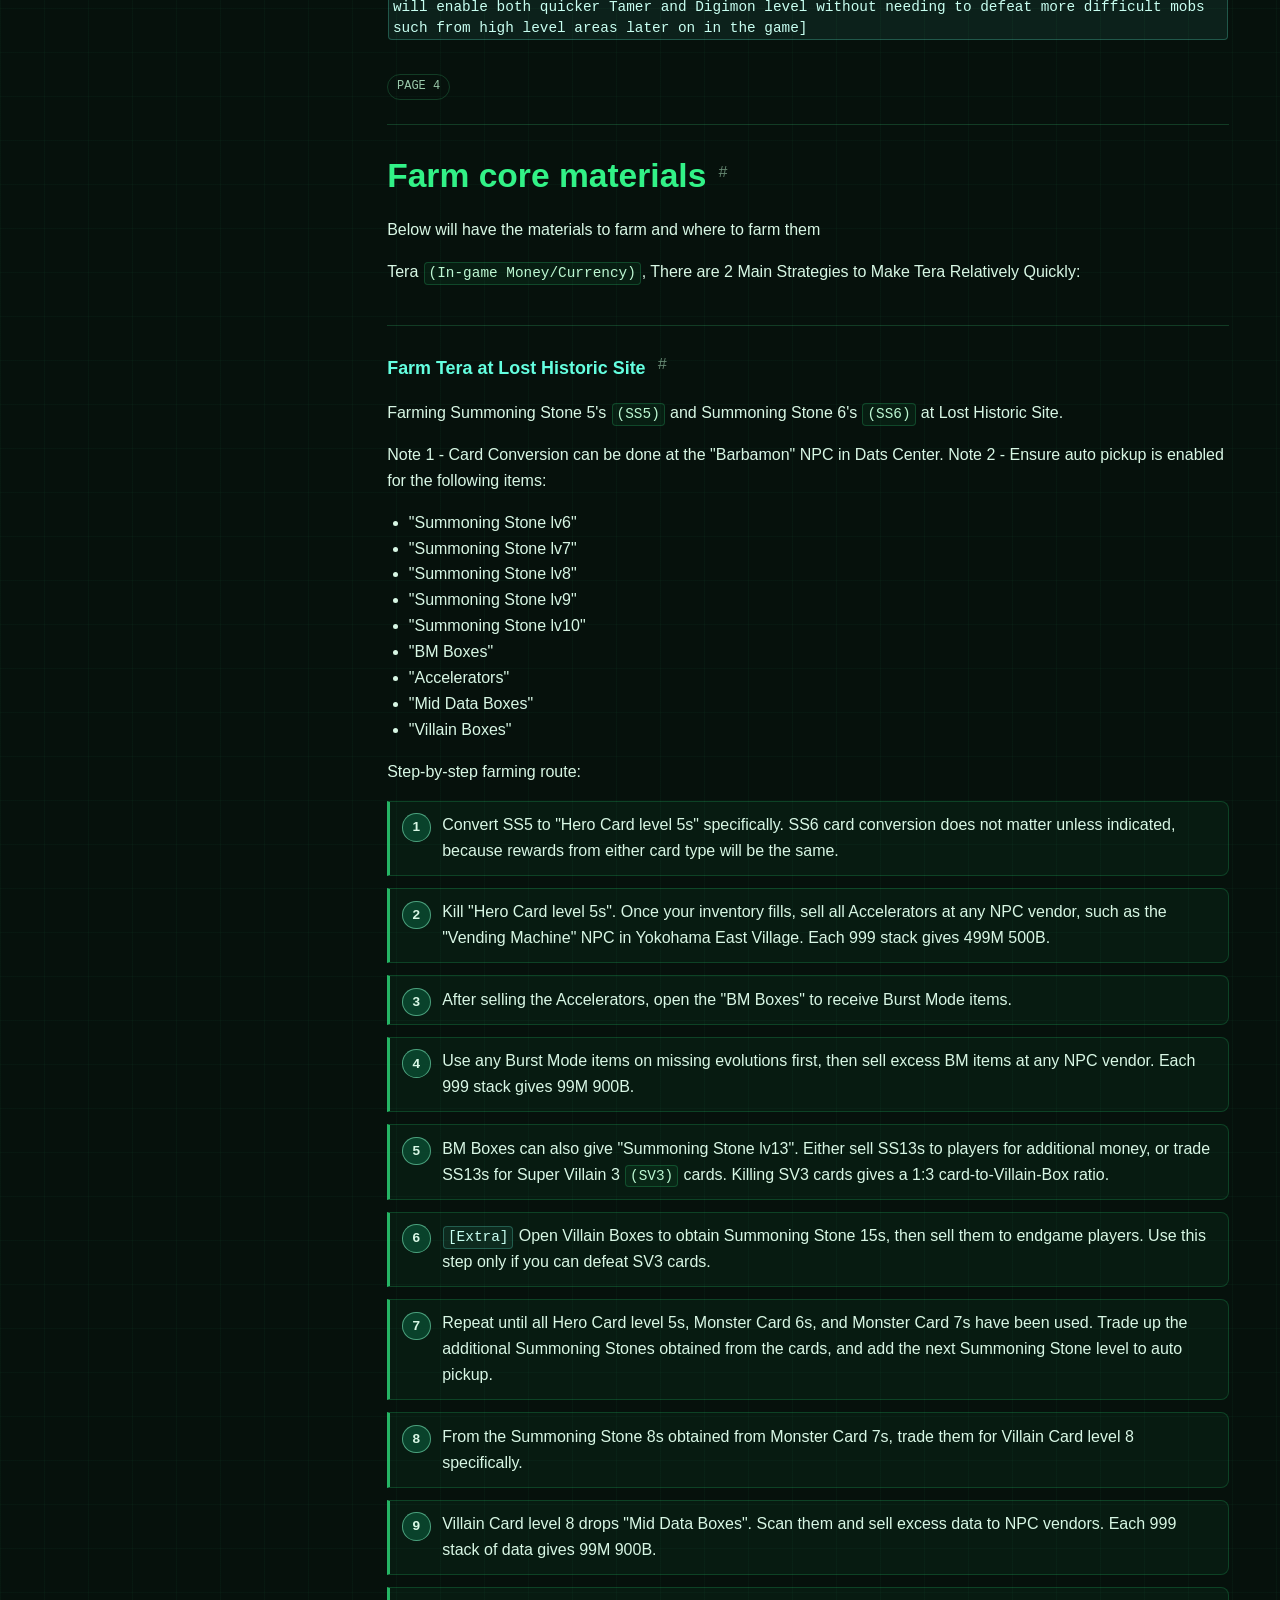
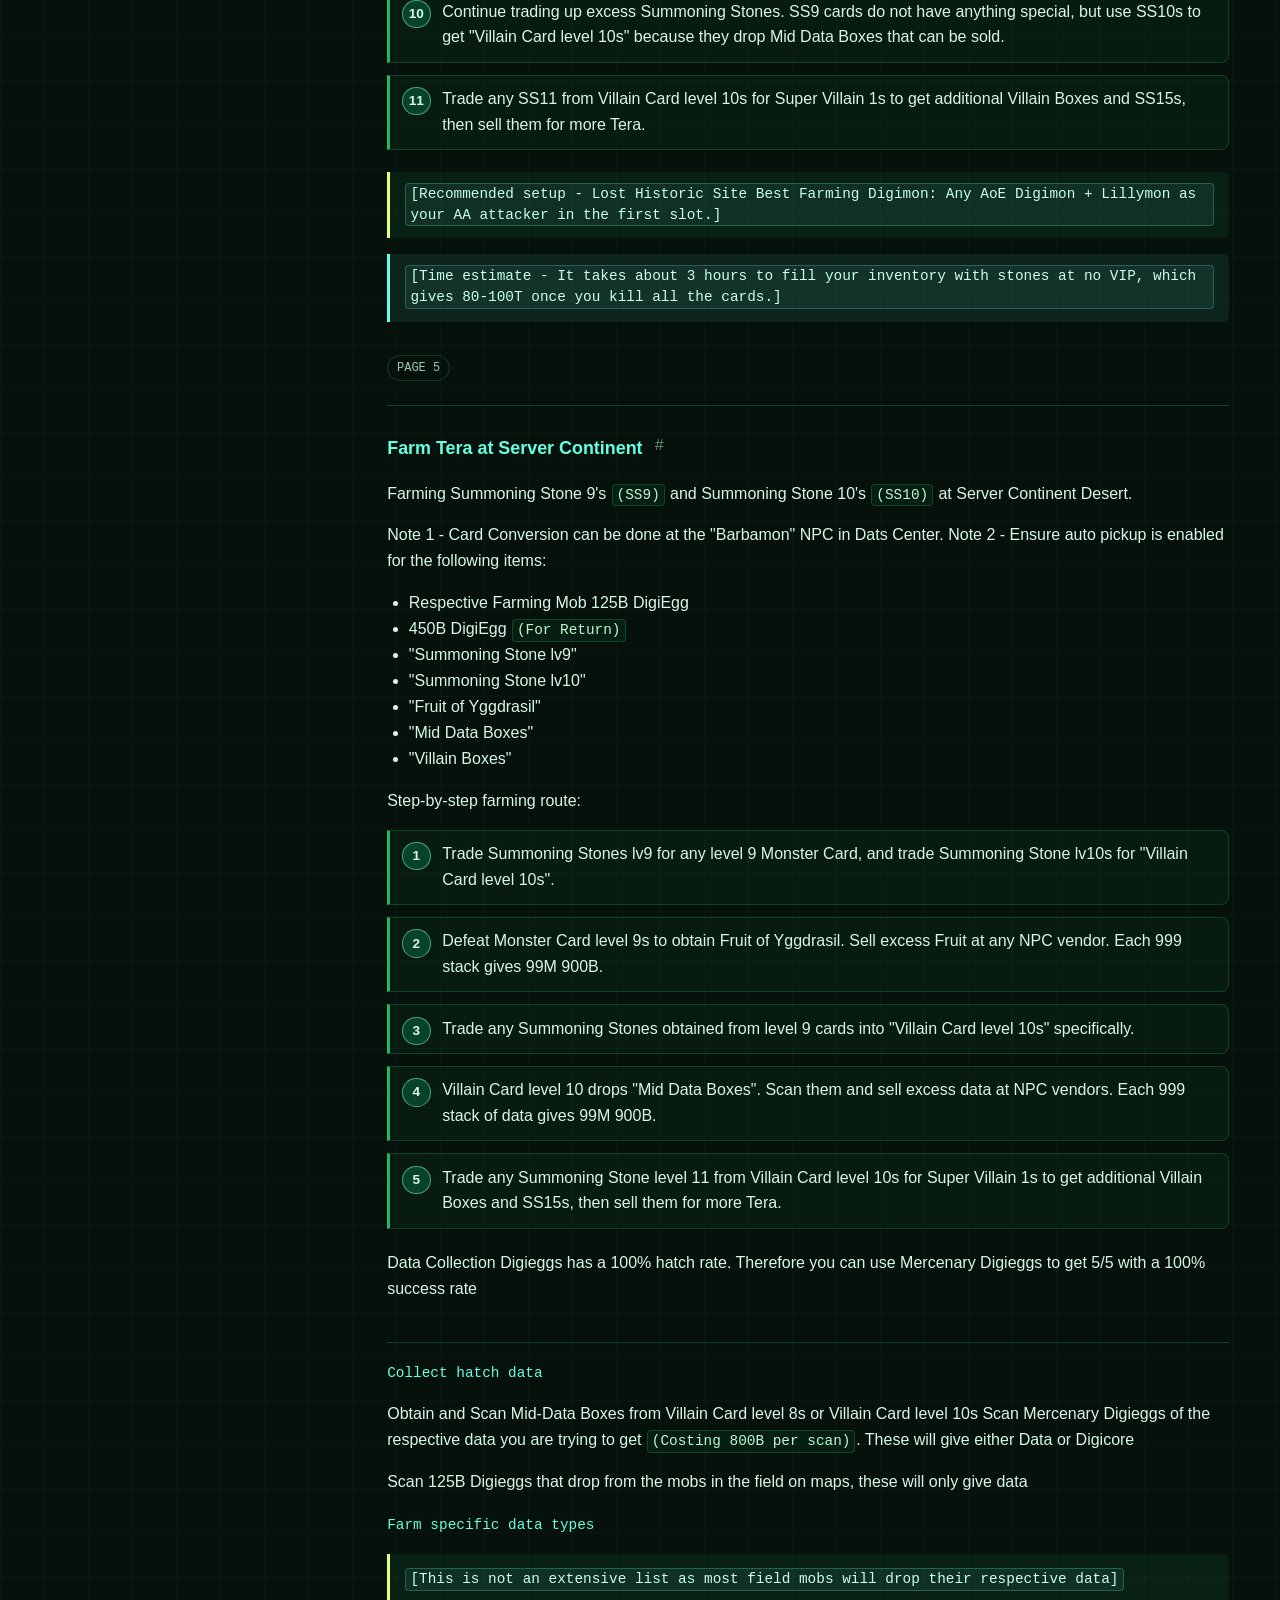
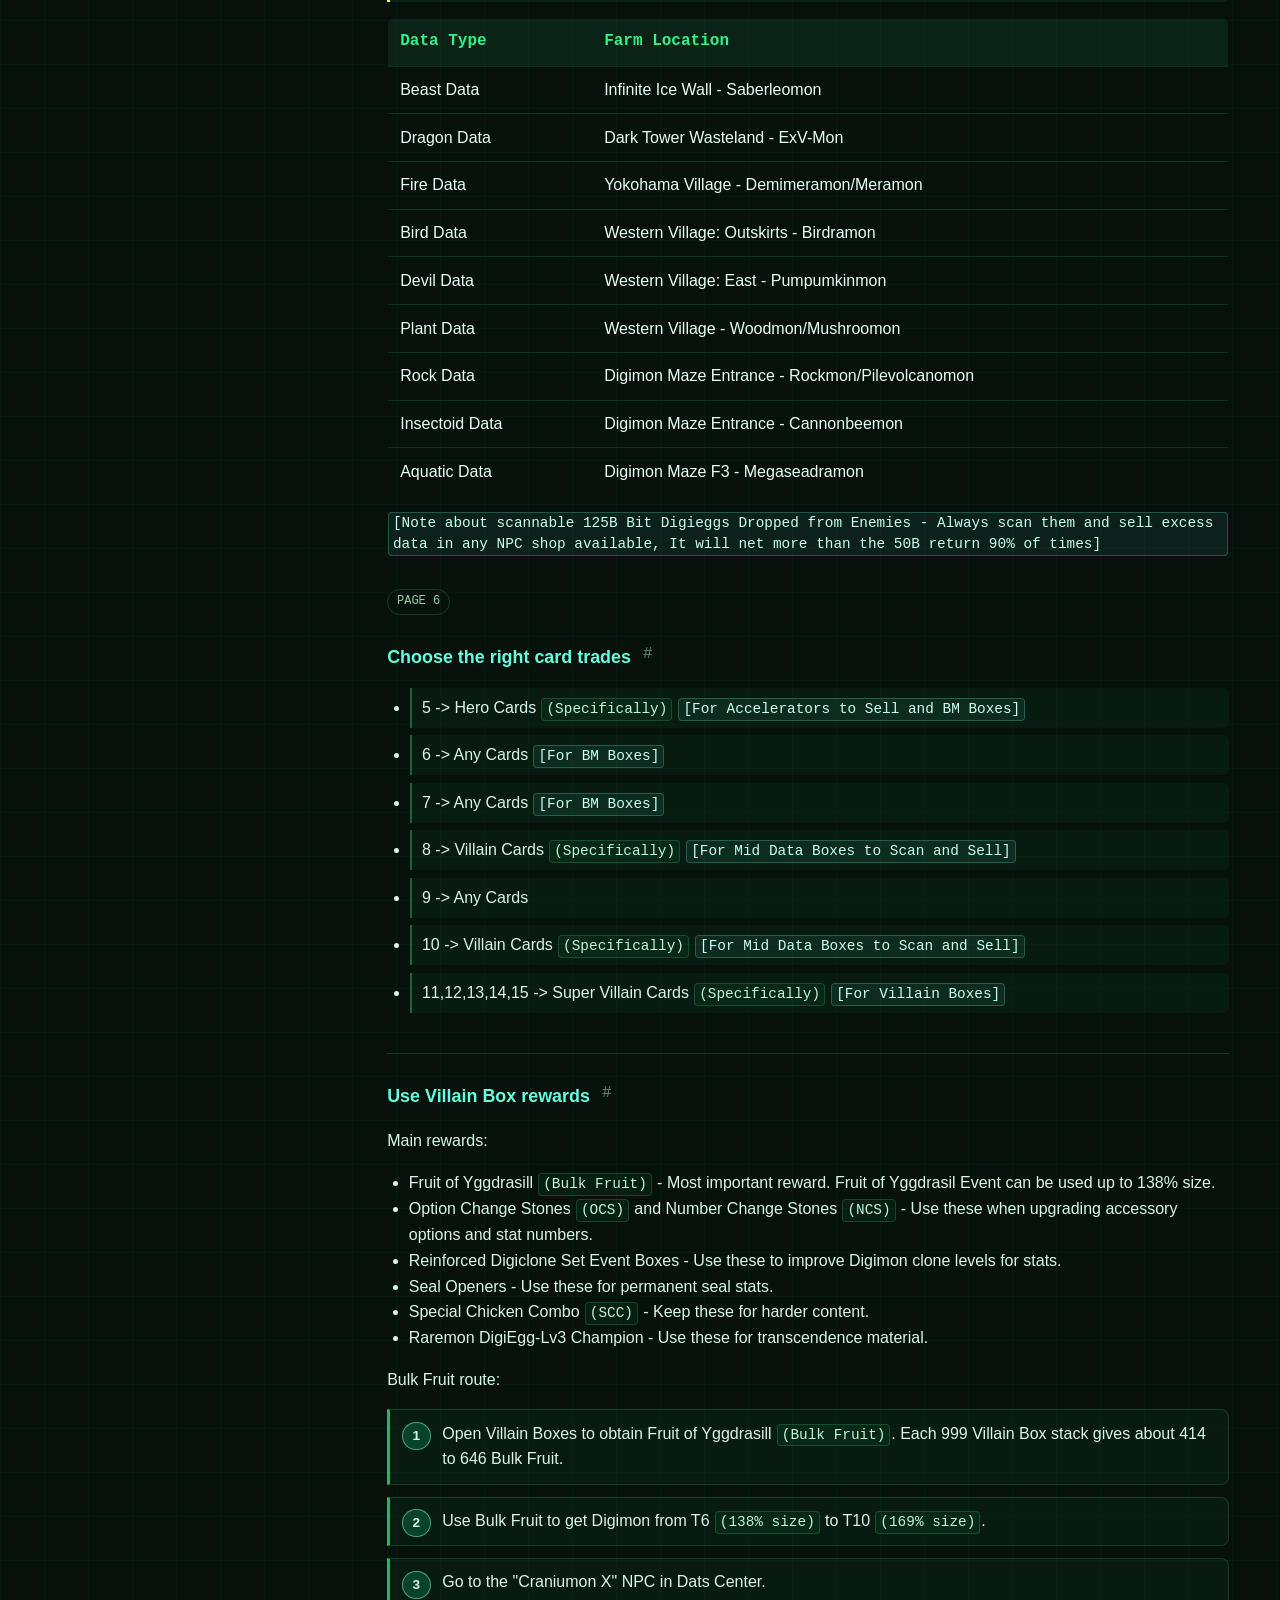
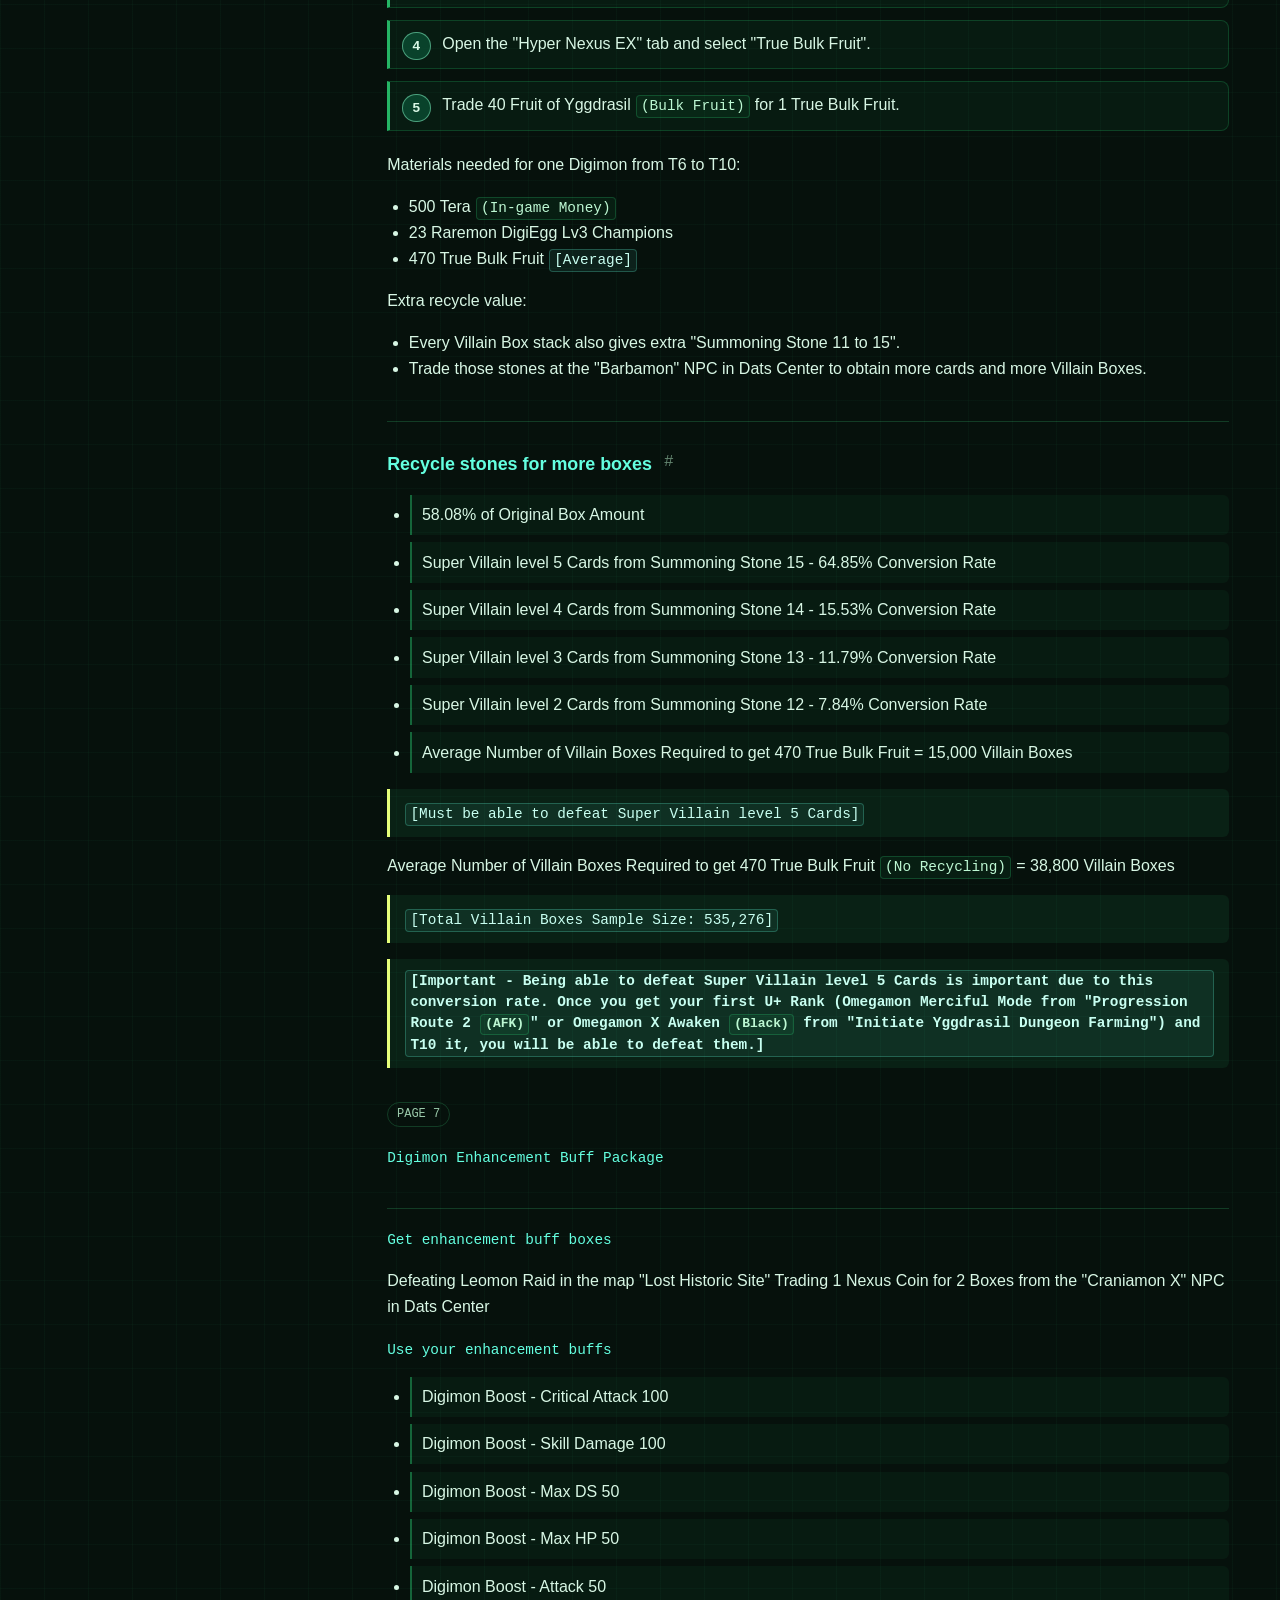
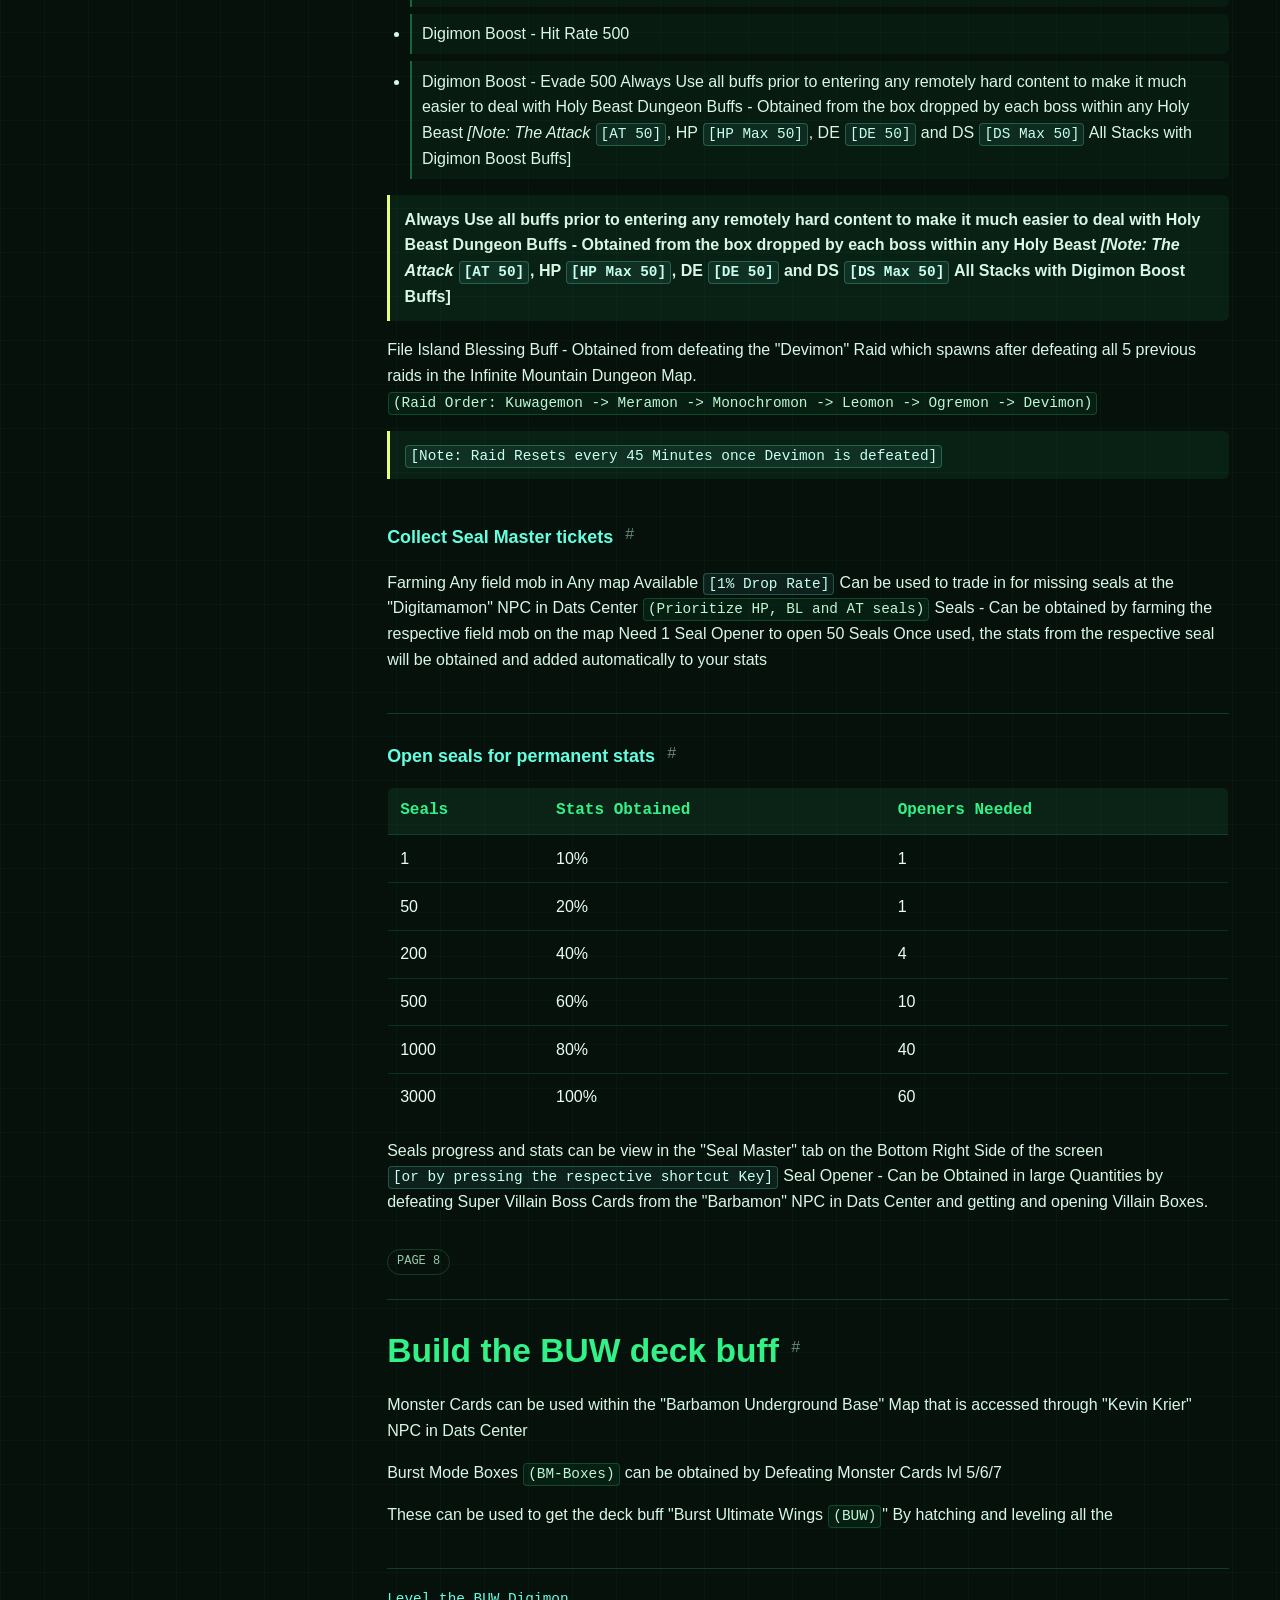
==== commit a8a28f69: "Add files via upload" ====
--- a/docs/index.html
+++ b/docs/index.html
@@ -929,14 +929,14 @@
 <a class="anchor-link" href="#review-the-final-checklist" aria-label="Copy link to Review the final checklist">#</a>
 </div>
 <ul>
-<li class="check-item"><span class="fake-check" aria-hidden="true"></span>Getting 70 Digimon in Archive</li>
-<li class="check-item"><span class="fake-check" aria-hidden="true"></span>Getting Alphamon Ouryuken Extreme <span class="bracketed">[T10]</span></li>
-<li class="check-item"><span class="fake-check" aria-hidden="true"></span>Getting Omegamon X <span class="bracketed">[T10]</span></li>
-<li class="check-item"><span class="fake-check" aria-hidden="true"></span>Getting all Max Fanglongmon Ancient Accessories</li>
-<li class="check-item"><span class="fake-check" aria-hidden="true"></span>Getting Omegamon X Awaken <span class="parenthetical">(Black)</span> <span class="bracketed">[T10]</span></li>
-<li class="check-item"><span class="fake-check" aria-hidden="true"></span>Getting Fanglongmon Ruin Mode <span class="bracketed">[T10]</span></li>
-<li class="check-item"><span class="fake-check" aria-hidden="true"></span>Getting VIP 5</li>
-<li class="check-item"><span class="fake-check" aria-hidden="true"></span>Getting P.W. Armagedomon</li>
+<li class="check-item"><label><input type="checkbox" data-check-id="check-getting-70-digimon-in-archive"><span>Getting 70 Digimon in Archive</span></label></li>
+<li class="check-item"><label><input type="checkbox" data-check-id="check-getting-alphamon-ouryuken-extreme-t10"><span>Getting Alphamon Ouryuken Extreme <span class="bracketed">[T10]</span></span></label></li>
+<li class="check-item"><label><input type="checkbox" data-check-id="check-getting-omegamon-x-t10"><span>Getting Omegamon X <span class="bracketed">[T10]</span></span></label></li>
+<li class="check-item"><label><input type="checkbox" data-check-id="check-getting-all-max-fanglongmon-ancient-accessories"><span>Getting all Max Fanglongmon Ancient Accessories</span></label></li>
+<li class="check-item"><label><input type="checkbox" data-check-id="check-getting-omegamon-x-awaken-black-t10"><span>Getting Omegamon X Awaken <span class="parenthetical">(Black)</span> <span class="bracketed">[T10]</span></span></label></li>
+<li class="check-item"><label><input type="checkbox" data-check-id="check-getting-fanglongmon-ruin-mode-t10"><span>Getting Fanglongmon Ruin Mode <span class="bracketed">[T10]</span></span></label></li>
+<li class="check-item"><label><input type="checkbox" data-check-id="check-getting-vip-5"><span>Getting VIP 5</span></label></li>
+<li class="check-item"><label><input type="checkbox" data-check-id="check-getting-p-w-armagedomon"><span>Getting P.W. Armagedomon</span></label></li>
 </ul>
 <p class="important">Total Expected Time From Start to Completion: 136 Hours and 9 Minutes <span class="parenthetical">(5 Days 16 Hours 9 Minutes)</span></p>
 </section>
--- a/docs/styles.css
+++ b/docs/styles.css
@@ -415,17 +415,25 @@
 }
 
 .guide-content ul li.check-item {
-  display: flex;
-  align-items: center;
-  gap: 0.75rem;
   border: 1px solid rgba(100, 255, 224, 0.18);
   border-left: 3px solid var(--cyan);
   border-radius: 0 8px 8px 0;
   background: rgba(100, 255, 224, 0.045);
+  padding: 0;
+}
+
+.check-item label {
+  display: flex;
+  align-items: center;
+  gap: 0.75rem;
+  width: 100%;
+  min-height: 3rem;
   padding: 0.65rem 0.8rem;
-}
-
-.fake-check {
+  cursor: pointer;
+}
+
+.check-item input {
+  appearance: none;
   width: 1.2rem;
   height: 1.2rem;
   flex: 0 0 1.2rem;
@@ -433,6 +441,21 @@
   border: 1px solid rgba(139, 255, 206, 0.7);
   background: rgba(11, 75, 50, 0.55);
   box-shadow: inset 0 0 0 2px rgba(1, 18, 12, 0.9);
+}
+
+.check-item input:checked {
+  background: var(--green);
+  box-shadow: inset 0 0 0 3px rgba(1, 18, 12, 0.95), var(--glow);
+}
+
+.check-item input:checked + span {
+  color: rgba(224, 255, 240, 0.62);
+  text-decoration: line-through;
+}
+
+.check-item input:focus-visible {
+  outline: 2px solid var(--cyan);
+  outline-offset: 3px;
 }
 
 .requirement,
